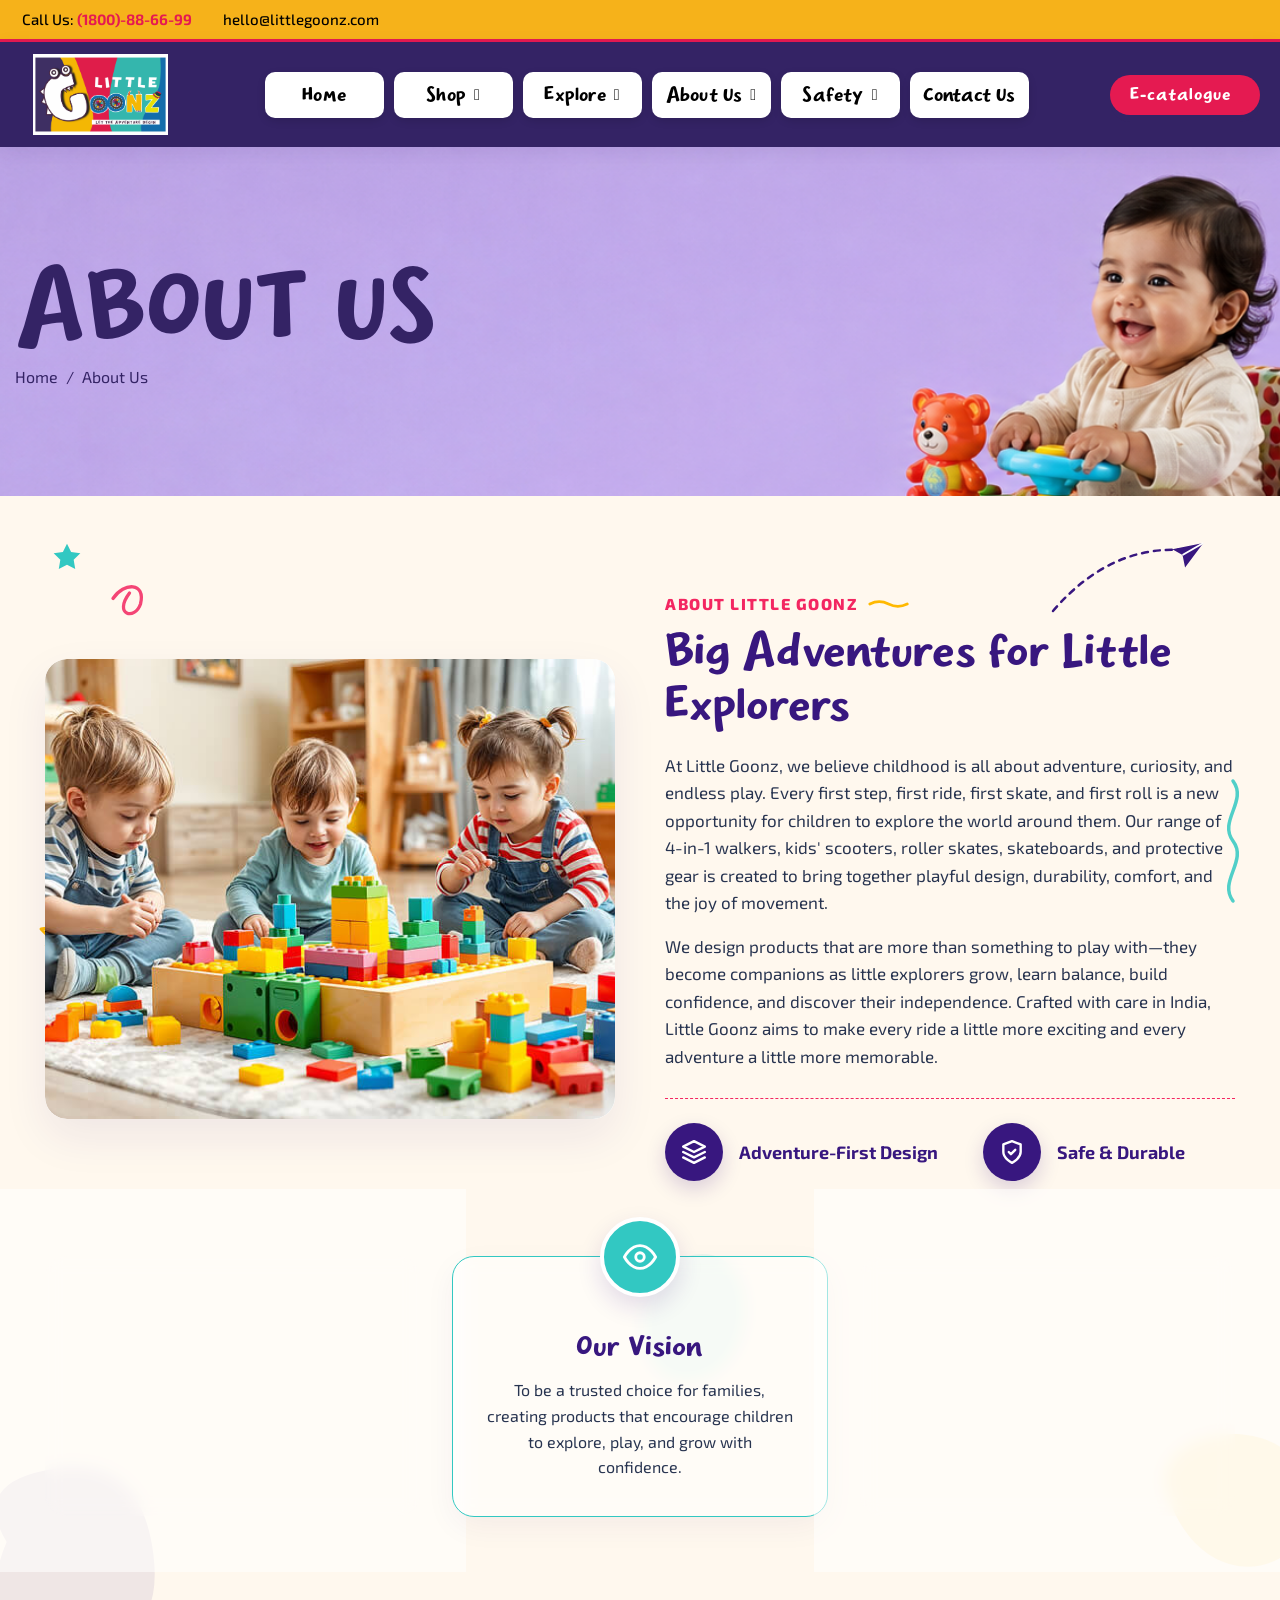
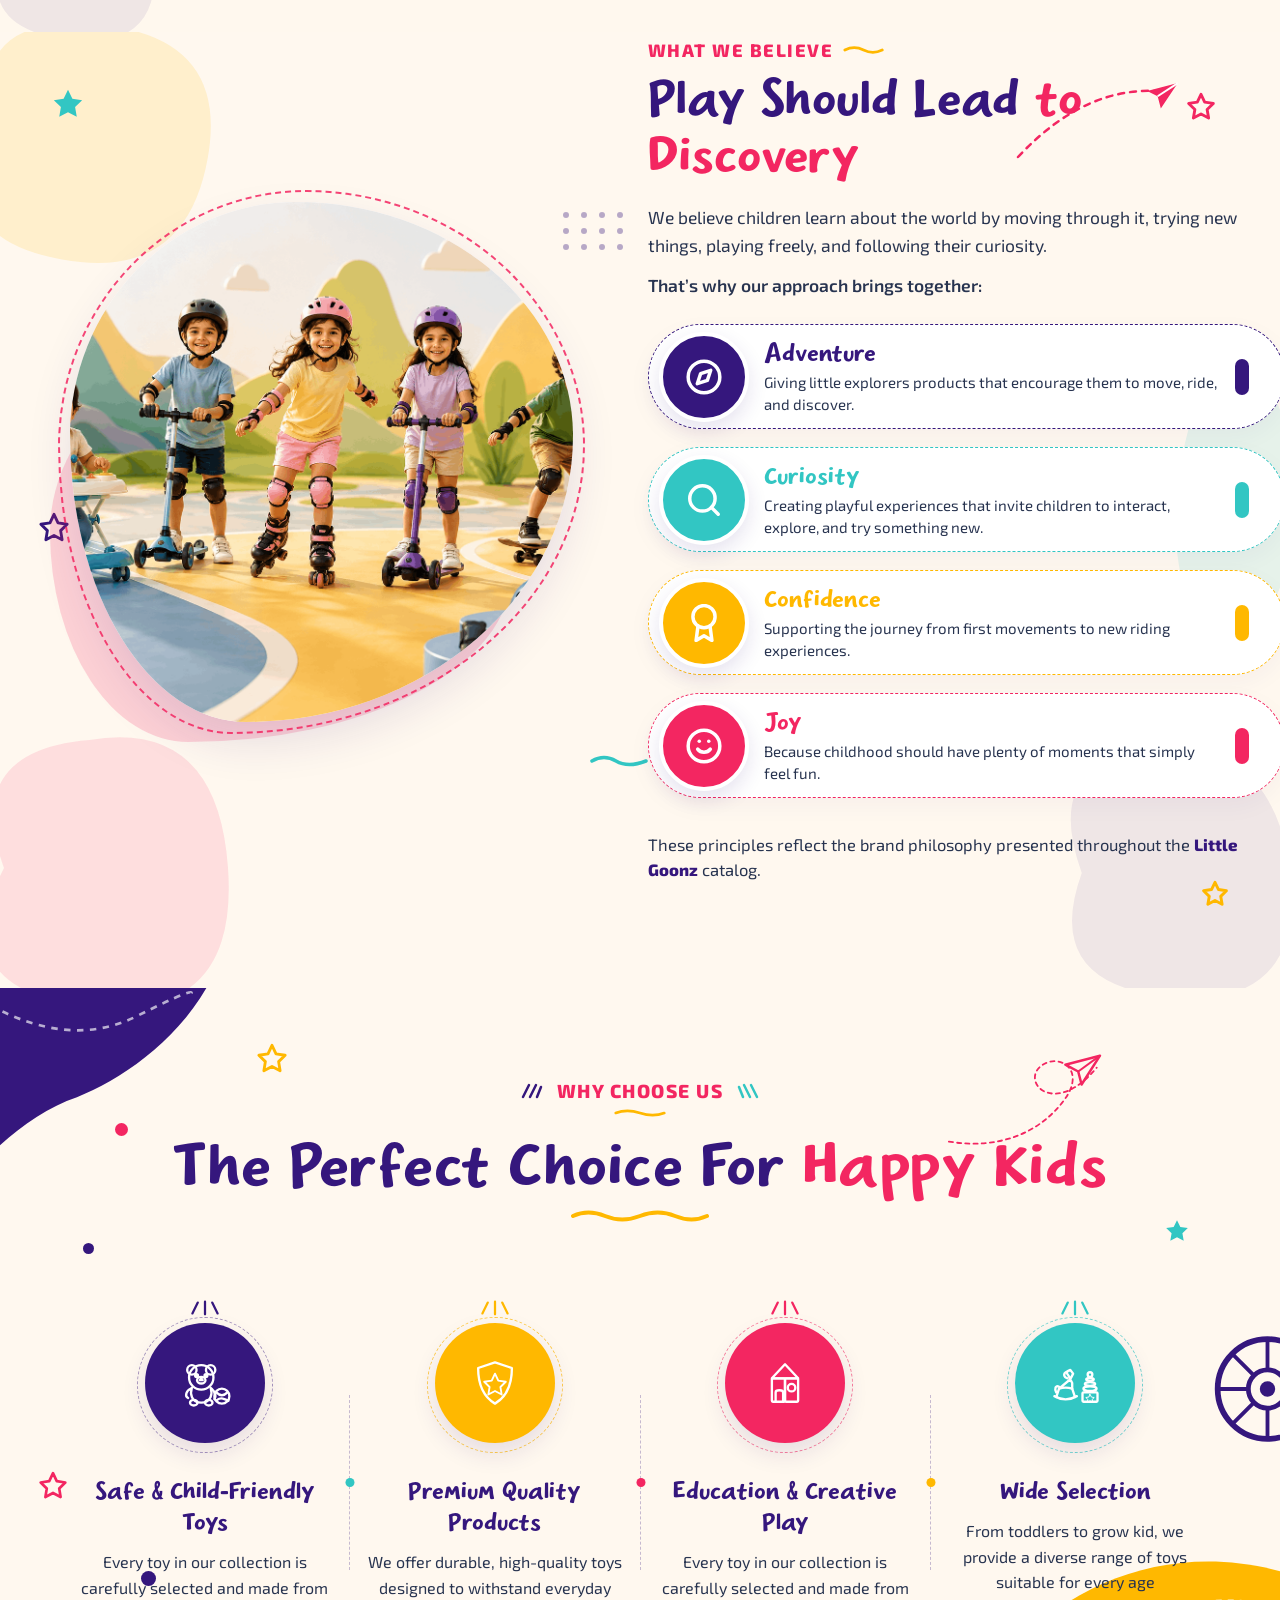
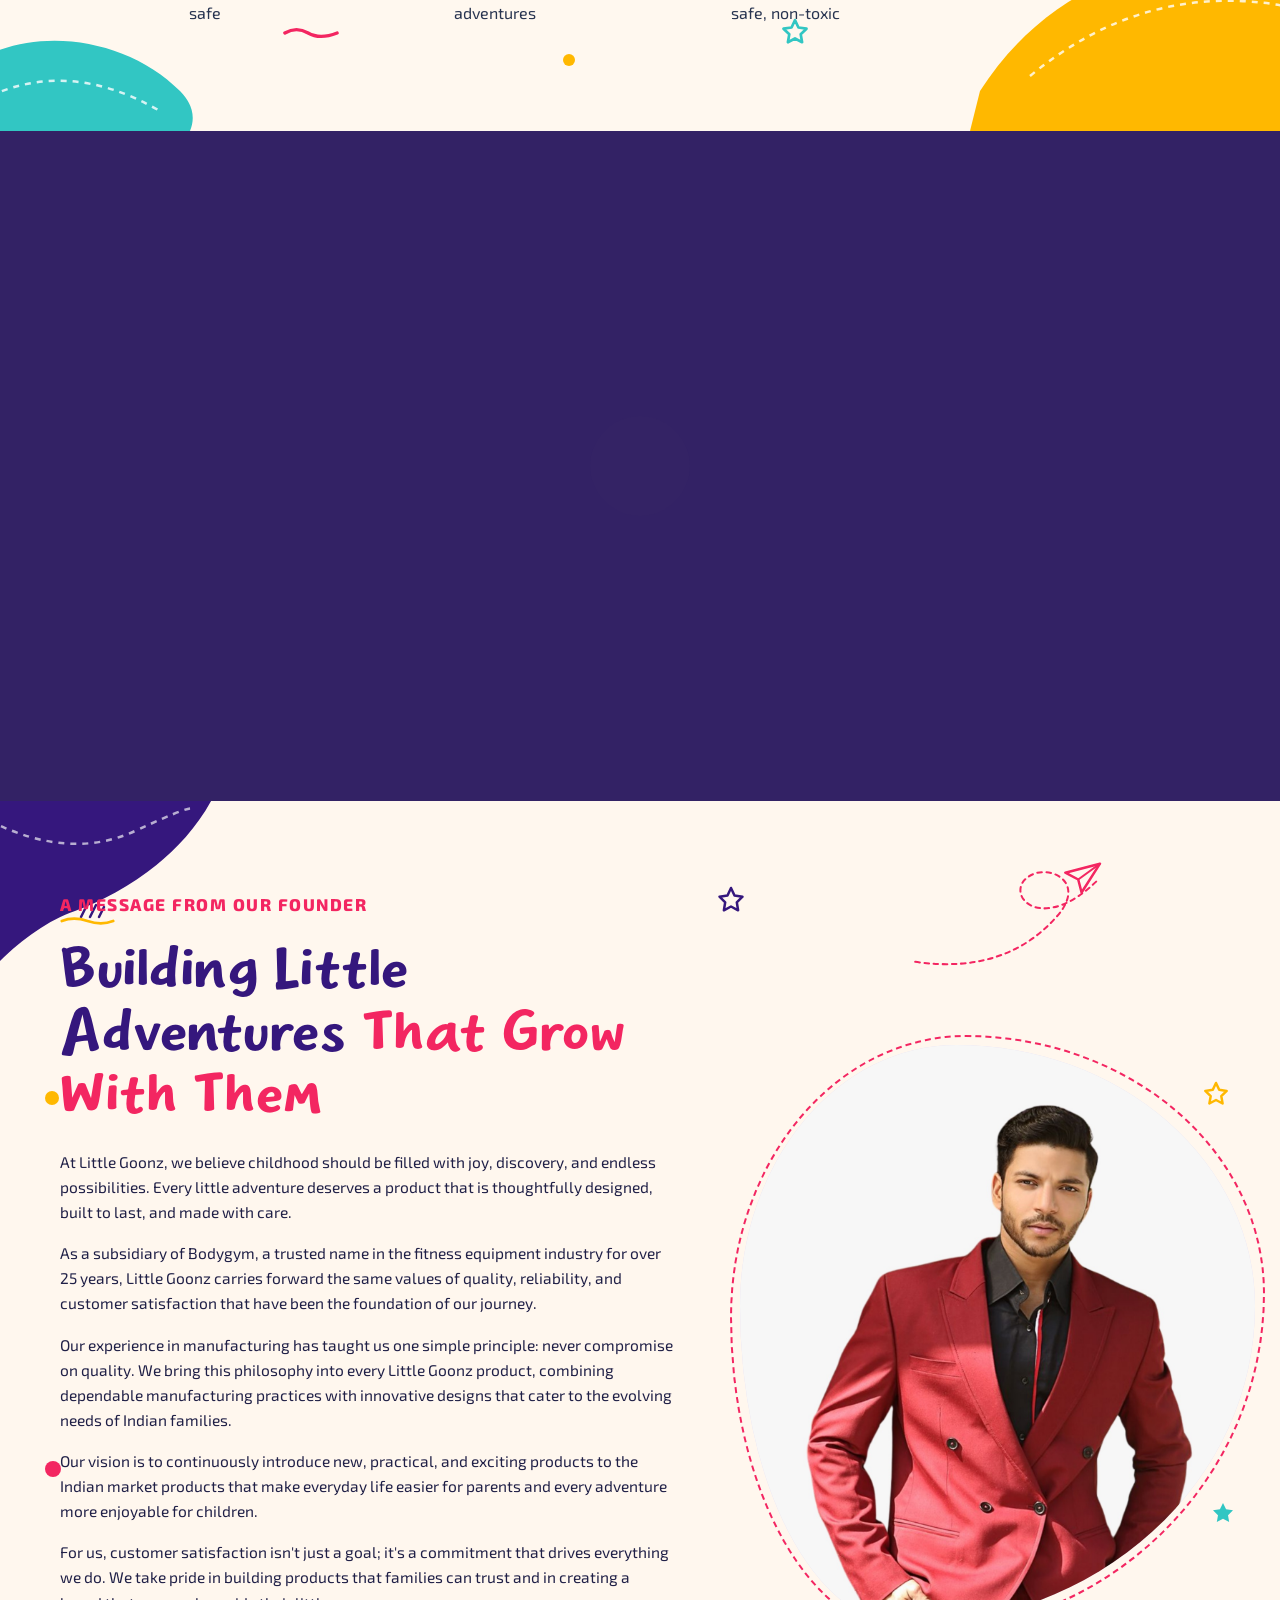
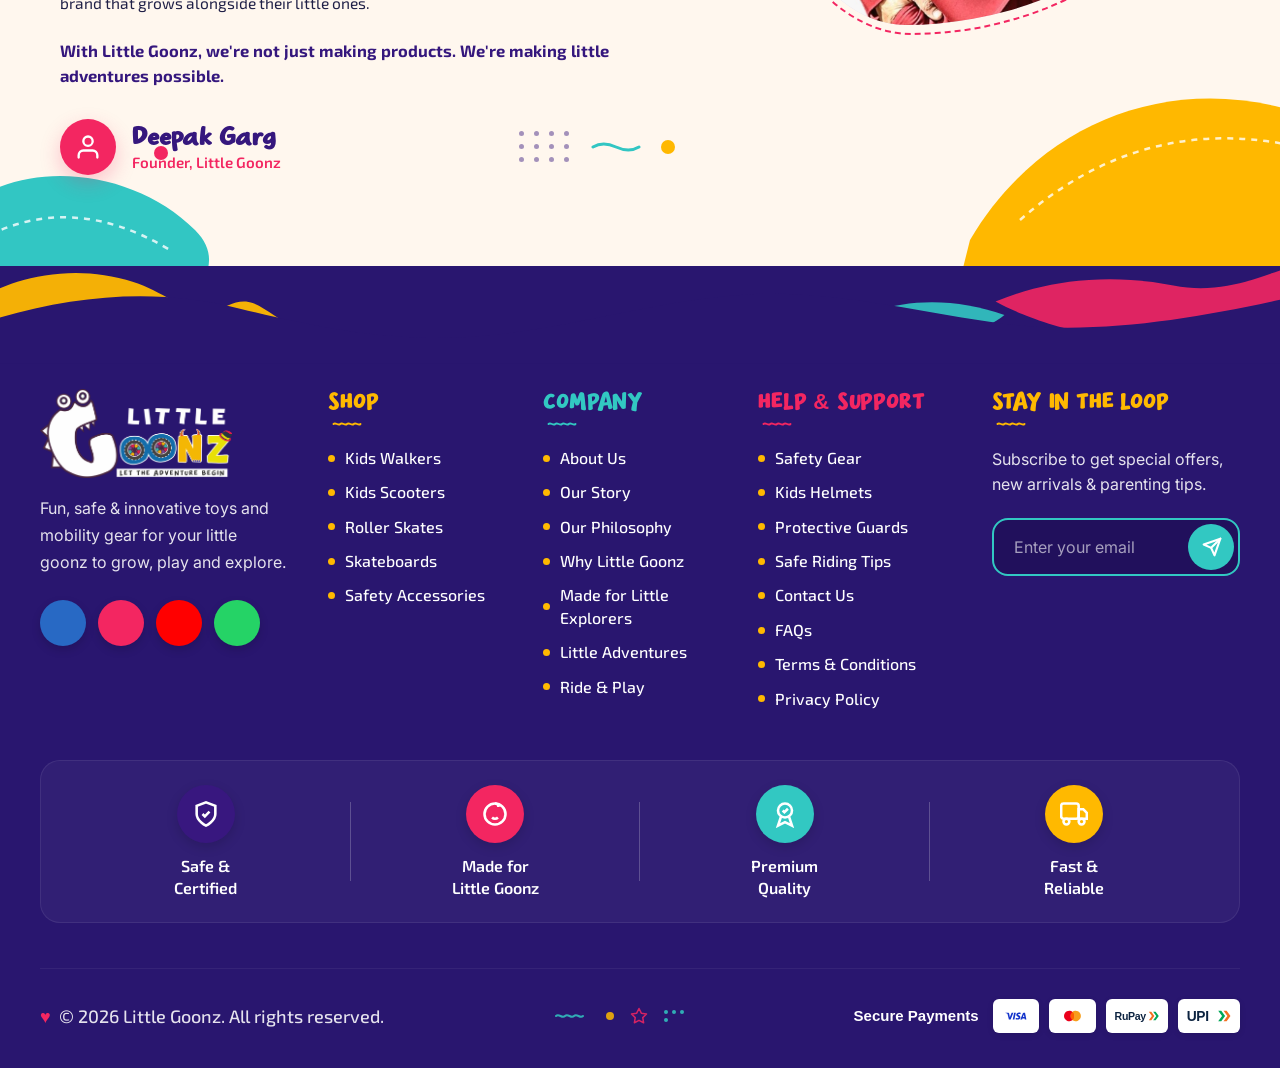
==== about.html @ b62e2113 "new-pages" ====
<!DOCTYPE html>
<html lang="zxx">

<head>
    <!-- Meta -->
    <meta charset="utf-8">
    <meta http-equiv="X-UA-Compatible" content="IE=edge">
    <meta name="viewport" content="width=device-width, initial-scale=1.0, maximum-scale=1">
    <meta name="description" content="">
    <meta name="keywords" content="">
    <meta name="author" content="Awaiken">
    <!-- Page Title -->
    <title>Little Goonz</title>
    <!-- Favicon Icon -->
    <link rel="shortcut icon" type="image/x-icon" href="images/logofav.png">
    <!-- Google Fonts Css-->
    <link rel="preconnect" href="https://fonts.googleapis.com">
    <link rel="preconnect" href="https://fonts.gstatic.com" crossorigin="">
    <link
        href="https://fonts.googleapis.com/css2?family=Inter:ital,opsz,wght@0,14..32,100..900;1,14..32,100..900&amp;family=Mouse+Memoirs&amp;display=swap"
        rel="stylesheet">
    <!-- Bootstrap Css -->
    <link href="css/bootstrap.min.css" rel="stylesheet" media="screen">
    <!-- SlickNav Css -->
    <link href="css/slicknav.min.css" rel="stylesheet">
    <!-- Swiper Css -->
    <link rel="stylesheet" href="css/swiper-bundle.min.css">
    <!-- Font Awesome Icon Css-->
    <link href="css/all.min.css" rel="stylesheet" media="screen">
    <!-- Animated Css -->
    <link href="css/animate.css" rel="stylesheet">
    <!-- Magnific Popup Core Css File -->
    <link rel="stylesheet" href="css/magnific-popup.css">
    <!-- Mouse Cursor Css File -->
    <link rel="stylesheet" href="css/mousecursor.css">
    <!-- Main Custom Css -->
    <link href="css/custom.css" rel="stylesheet" media="screen">
</head>

<body>

    <!-- Preloader Start -->
    <div class="preloader">
        <div class="loading-container">
            <div class="loading"></div>
            <div id="loading-icon"><img src="images/loader.svg" alt=""></div>
        </div>
    </div>
    <!-- Preloader End -->

    <!-- Topbar Section Start -->
    <div class="topbar">
        <div class="container">
            <div class="row align-items-center">
                <div class="col-lg-12">
                    <div class="topbar-content-info">
                        <div class="topbar-contact">
                            <a href="tel:1800886699"><i class="fa-solid fa-phone"></i> Call Us:
                                <strong>(1800)-88-66-99</strong></a>
                            <a href="mailto:hello@littlegoonz.com"><i class="fa-solid fa-envelope"></i>
                                hello@littlegoonz.com</a>
                        </div>
                        <div class="topbar-social" aria-label="Social links">
                            <a href="#" aria-label="Facebook"><i class="fa-brands fa-facebook-f"></i></a>
                            <a href="#" aria-label="Instagram"><i class="fa-brands fa-instagram"></i></a>
                            <a href="#" aria-label="YouTube"><i class="fa-brands fa-youtube"></i></a>
                        </div>
                    </div>
                </div>
            </div>
        </div>
    </div>
    <!-- Topbar Section End -->

    <!-- Header Start -->
    <header class="main-header">
        <div class="header-sticky">
            <nav class="navbar navbar-expand-lg">
                <div class="header-action-box">
                    <!-- Logo Start -->
                    <a class="navbar-brand" href="./">
                        <img src="images/logo1.png" alt="Logo">
                    </a>
                    <!-- Logo End -->

                </div>

                <!-- Main Menu Start -->
                <div class="main-menu">
                    <div class="collapse navbar-collapse">
                        <div class="nav-menu-wrapper">
                            <ul class="navbar-nav mr-auto" id="menu">
                                <li class="nav-item"><a class="nav-link" href="./">Home</a></li>
                                <li class="nav-item submenu"><a class="nav-link" href="shop.html">Shop</a>
                                    <ul>
                                        <li class="nav-item"><a class="nav-link" href="kids-walkers.html">Kids Walkers</a>
                                        </li>
                                        <li class="nav-item"><a class="nav-link" href="kids-scooters.html">Kids Scooters</a>
                                        </li>
                                        <li class="nav-item"><a class="nav-link" href="roller-skates.html">Roller Skates</a>
                                        </li>
                                        <li class="nav-item"><a class="nav-link" href="skateboards.html">Skateboards</a>
                                        </li>
                                        <li class="nav-item"><a class="nav-link" href="safety-accessories.html">Safety
                                                Accessories</a></li>
                                    </ul>
                                </li>
                                <li class="nav-item submenu"><a class="nav-link" href="#">Explore</a>
                                    <ul>
                                        <li class="nav-item"><a class="nav-link" href="products.html">Little
                                                Adventures</a></li>
                                        <li class="nav-item"><a class="nav-link" href="products.html">Ride & Play</a>
                                        </li>
                                        <li class="nav-item"><a class="nav-link" href="products.html">First Steps</a>
                                        </li>
                                        <li class="nav-item"><a class="nav-link" href="products.html">Scoot & Glide</a>
                                        </li>
                                        <li class="nav-item"><a class="nav-link" href="products.html">Skate &
                                                Explore</a></li>
                                        <li class="nav-item"><a class="nav-link" href="products.html">Safety First</a>
                                        </li>
                                    </ul>
                                </li>
                                <li class="nav-item submenu"><a class="nav-link" href="about.html">About Us</a>
                                    <ul>
                                        <li class="nav-item"><a class="nav-link" href="about.html">Our Story</a></li>
                                        <li class="nav-item"><a class="nav-link" href="about.html">Our Philosophy</a>
                                        </li>
                                        <li class="nav-item"><a class="nav-link" href="about.html">Why Little Goonz</a>
                                        </li>
                                        <li class="nav-item"><a class="nav-link" href="about.html">Made for Little
                                                Explorers</a></li>
                                    </ul>
                                </li>
                                <li class="nav-item submenu"><a class="nav-link" href="#">Safety</a>
                                    <ul>
                                        <li class="nav-item"><a class="nav-link" href="products.html">Safety Gear</a>
                                        </li>
                                        <li class="nav-item"><a class="nav-link" href="products.html">Kids Helmets</a>
                                        </li>
                                        <li class="nav-item"><a class="nav-link" href="products.html">Protective
                                                Guards</a></li>
                                        <li class="nav-item"><a class="nav-link" href="blog.html">Safe Riding Tips</a>
                                        </li>
                                    </ul>
                                </li>
                                <li class="nav-item"><a class="nav-link" href="contact.html">Contact Us</a></li>
                            </ul>
                        </div>
                    </div>
                    <a class="header-shop-cta" href="Little Goonz Catalog 2026.pdf" target="_blank">E-catalogue<i
                            class="fa-solid fa-arrow-right"></i></a>
                    <div class="navbar-toggle"></div>
                </div>
                <!-- Main Menu End -->
            </nav>
            <div class="responsive-menu"></div>
        </div>
    </header>
    <!-- Header End -->

    <!-- Page Header Start -->
    <div class="page-header parallaxie">
        <div class="container">
            <div class="row">
                <div class="col-lg-12">
                    <!-- Page Header Box Start -->
                    <div class="page-header-box">
                        <h1 class="text-anime-style-2" data-cursor="-opaque">About us</h1>
                        <nav class="wow fadeInUp">
                            <ol class="breadcrumb">
                                <li class="breadcrumb-item"><a href="./">Home</a></li>
                                <li class="breadcrumb-item active" aria-current="page">About us</li>
                            </ol>
                        </nav>
                    </div>
                    <!-- Page Header Box End -->
                </div>
            </div>
        </div>
    </div>
    <!-- Page Header End -->

    <!-- About Us Section Start -->
    <div class="about-us lg-about">
        <!-- Playful Background Decorations Layer -->
        <div class="lg-about__decorations" aria-hidden="true">
            <!-- Turquoise star upper-left -->
            <svg class="lg-about__decor lg-about__decor--star-left" viewBox="0 0 24 24" fill="none">
                <polygon
                    points="12 2 15.09 8.26 22 9.27 17 14.14 18.18 21.02 12 17.77 5.82 21.02 7 14.14 2 9.27 8.91 8.26 12 2"
                    fill="#32C8C2" />
            </svg>

            <!-- Pink hand-drawn accent near image -->
            <svg class="lg-about__decor lg-about__decor--pink-accent" viewBox="0 0 50 50" fill="none">
                <path d="M10 25 C 20 10, 40 10, 35 30 C 30 45, 10 40, 25 20" stroke="#F32661" stroke-width="3"
                    stroke-linecap="round" />
            </svg>

            <!-- Paper Plane & dotted path upper-right -->
            <div class="lg-about__decor--plane-group">
                <svg class="lg-about__decor--plane-path" viewBox="0 0 160 90" fill="none">
                    <path d="M10 80 Q 70 10 150 20" stroke="#38177F" stroke-width="2.5" stroke-dasharray="6 6"
                        stroke-linecap="round" />
                </svg>
                <svg class="lg-about__decor--plane" viewBox="0 0 36 36" fill="none">
                    <path d="M3 18 L33 3 L21 33 L15 21 L3 18 Z" fill="#38177F" />
                    <path d="M15 21 L33 3" stroke="#FFF" stroke-width="2" />
                </svg>
            </div>

            <!-- Turquoise Squiggled line on right side -->
            <svg class="lg-about__decor lg-about__decor--squiggly-right" viewBox="0 0 30 140" fill="none">
                <path d="M15 5 C 30 25, 0 45, 15 65 C 30 85, 0 105, 15 125" stroke="#32C8C2" stroke-width="3.5"
                    stroke-linecap="round" />
            </svg>

            <!-- Yellow outlined star -->
            <svg class="lg-about__decor lg-about__decor--star-yellow" viewBox="0 0 28 28" fill="none">
                <polygon
                    points="14 2 17.5 9.5 25.5 10.7 19.8 16.3 21.1 24.3 14 20.5 6.9 24.3 8.2 16.3 2.5 10.7 10.5 9.5 14 2"
                    stroke="#FFB900" stroke-width="2.5" stroke-linejoin="round" />
            </svg>

            <!-- Organic Purple shape bottom-left -->
            <svg class="lg-about__decor lg-about__decor--organic-purple" viewBox="0 0 180 180" fill="none">
                <path d="M30 90 Q 0 160 80 170 Q 160 180 150 100 Q 140 20 70 30 Q 0 40 30 90 Z" fill="#38177F"
                    opacity="0.08" />
            </svg>

            <!-- Organic Yellow shape bottom-right -->
            <svg class="lg-about__decor lg-about__decor--organic-yellow" viewBox="0 0 160 160" fill="none">
                <path d="M40 80 C 10 20, 140 0, 150 70 C 160 140, 70 160, 40 80 Z" fill="#FFB900" opacity="0.12" />
            </svg>

            <!-- Organic Turquoise shape toward bottom -->
            <svg class="lg-about__decor lg-about__decor--organic-turq" viewBox="0 0 140 140" fill="none">
                <path d="M70 20 C 130 10, 130 120, 70 130 C 10 140, 10 30, 70 20 Z" fill="#32C8C2" opacity="0.1" />
            </svg>

            <!-- Decorative Dots Grid -->
            <div class="lg-about__decor--dots-grid">
                <span></span><span></span><span></span><span></span>
                <span></span><span></span><span></span><span></span>
                <span></span><span></span><span></span><span></span>
            </div>
        </div>

        <div class="lg-about__container">
            <!-- Top 2-Column Content -->
            <div class="lg-about__top">
                <!-- Left Image Wrapper -->
                <div class="lg-about__image-wrap wow fadeInLeft">
                    <svg class="lg-about__image-frame" viewBox="0 0 100 100" preserveAspectRatio="none">
                        <path d="M -2,-2 L 25,-2" stroke="#38177F" stroke-width="4" stroke-linecap="round" />
                        <path d="M -2,-2 L -2,25" stroke="#38177F" stroke-width="4" stroke-linecap="round" />
                        <path d="M 102,102 L 75,102" stroke="#F32661" stroke-width="4" stroke-linecap="round" />
                        <path d="M 102,102 L 102,75" stroke="#F32661" stroke-width="4" stroke-linecap="round" />
                    </svg>
                    <figure class="lg-about__image-figure">
                        <img src="images/about-us-image.jpg" alt="Little Goonz Children Playing"
                            class="lg-about__image">
                    </figure>
                </div>

                <!-- Right Content -->
                <div class="lg-about__content">
                    <div class="lg-about__header-group">
                        <span class="lg-about__eyebrow wow fadeInUp">ABOUT LITTLE GOONZ</span>
                        <svg class="lg-about__eyebrow-squiggle" viewBox="0 0 45 10" fill="none">
                            <path d="M 2 5 Q 12 0 22 5 T 42 5" stroke="#FFB900" stroke-width="3"
                                stroke-linecap="round" />
                        </svg>
                    </div>

                    <h2 class="lg-about__title wow fadeInUp" data-wow-delay="0.1s">Big Adventures for Little Explorers
                    </h2>

                    <div class="lg-about__text wow fadeInUp" data-wow-delay="0.2s">
                        <p>At Little Goonz, we believe childhood is all about adventure, curiosity, and endless play.
                            Every first step, first ride, first skate, and first roll is a new opportunity for children
                            to explore the world around them. Our range of 4-in-1 walkers, kids' scooters, roller
                            skates, skateboards, and protective gear is created to bring together playful design,
                            durability, comfort, and the joy of movement.</p>
                        <p>We design products that are more than something to play with—they become companions as little
                            explorers grow, learn balance, build confidence, and discover their independence. Crafted
                            with care in India, Little Goonz aims to make every ride a little more exciting and every
                            adventure a little more memorable.</p>
                    </div>

                    <!-- Dashed Divider -->
                    <hr class="lg-about__divider wow fadeInUp" data-wow-delay="0.3s">

                    <!-- Feature Highlights Row -->
                    <div class="lg-about__features wow fadeInUp" data-wow-delay="0.4s">
                        <!-- Feature 1 -->
                        <div class="lg-about__feature">
                            <div class="lg-about__feature-icon-box">
                                <svg viewBox="0 0 24 24" fill="none" stroke="currentColor" stroke-width="2.2"
                                    stroke-linecap="round" stroke-linejoin="round">
                                    <path d="M12 2L2 7l10 5 10-5-10-5zM2 17l10 5 10-5M2 12l10 5 10-5" />
                                </svg>
                            </div>
                            <span class="lg-about__feature-text">Adventure-First Design</span>
                        </div>

                        <!-- Feature 2 -->
                        <div class="lg-about__feature">
                            <div class="lg-about__feature-icon-box">
                                <svg viewBox="0 0 24 24" fill="none" stroke="currentColor" stroke-width="2.2"
                                    stroke-linecap="round" stroke-linejoin="round">
                                    <path d="M12 22s8-4 8-10V5l-8-3-8 3v7c0 6 8 10 8 10z" />
                                    <path d="m9 12 2 2 4-4" />
                                </svg>
                            </div>
                            <span class="lg-about__feature-text">Safe &amp; Durable</span>
                        </div>
                    </div>
                </div>
            </div>

            <!-- Bottom 3 Cards Row -->
            <div class="lg-about__cards">
                <!-- Card 1: Our Mission -->
                <div class="lg-about__card lg-about__card--mission wow fadeInUp" data-wow-delay="0.2s">
                    <div class="lg-about__card-icon lg-about__card-icon--purple">
                        <svg viewBox="0 0 24 24" fill="none" stroke="currentColor" stroke-width="2"
                            stroke-linecap="round" stroke-linejoin="round">
                            <path d="M4 15s1-1 4-1 5 2 8 2 4-1 4-1V3s-1 1-4 1-5-2-8-2-4 1-4 1z" />
                            <line x1="4" y1="22" x2="4" y2="15" />
                        </svg>
                    </div>
                    <h3 class="lg-about__card-title">Our Mission</h3>
                    <p class="lg-about__card-text">To make childhood more joyful through products that inspire
                        adventure, curiosity, movement, and playful discovery.</p>
                </div>

                <!-- Card 2: Our Vision -->
                <div class="lg-about__card lg-about__card--vision wow fadeInUp" data-wow-delay="0.3s">
                    <div class="lg-about__card-icon lg-about__card-icon--turquoise">
                        <svg viewBox="0 0 24 24" fill="none" stroke="currentColor" stroke-width="2"
                            stroke-linecap="round" stroke-linejoin="round">
                            <path d="M1 12s4-8 11-8 11 8 11 8-4 8-11 8-11-8-11-8z" />
                            <circle cx="12" cy="12" r="3" />
                        </svg>
                    </div>
                    <h3 class="lg-about__card-title">Our Vision</h3>
                    <p class="lg-about__card-text">To be a trusted choice for families, creating products that encourage
                        children to explore, play, and grow with confidence.</p>
                </div>

                <!-- Card 3: Our Support -->
                <div class="lg-about__card lg-about__card--support wow fadeInUp" data-wow-delay="0.4s">
                    <div class="lg-about__card-icon lg-about__card-icon--pink">
                        <svg viewBox="0 0 24 24" fill="none" stroke="currentColor" stroke-width="2"
                            stroke-linecap="round" stroke-linejoin="round">
                            <path
                                d="M20.84 4.61a5.5 5.5 0 0 0-7.78 0L12 5.67l-1.06-1.06a5.5 5.5 0 0 0-7.78 7.78l1.06 1.06L12 21.23l7.78-7.78 1.06-1.06a5.5 5.5 0 0 0 0-7.78z" />
                        </svg>
                    </div>
                    <h3 class="lg-about__card-title">Our Support</h3>
                    <p class="lg-about__card-text">To make every Little Goonz experience simple and enjoyable through
                        thoughtful service and support for families.</p>
                </div>
            </div>
        </div>
    </div>
    <!-- About Us Section End -->

    <!-- Our Limited Deals Section Start -->

    <!-- Our Limited Deals Section End -->

    <!-- Our Philosophy Section Start -->
    <section class="lg-philosophy">
        <!-- Playful Background Decorations Layer -->
        <div class="lg-philosophy__decorations" aria-hidden="true">
            <!-- Organic Color Shapes -->
            <svg class="lg-philosophy__blob lg-philosophy__blob--top-left" viewBox="0 0 250 250" fill="none">
                <path d="M40 120 Q -10 210 100 230 Q 210 250 230 140 Q 250 30 130 20 Q 10 10 40 120 Z" fill="#FFB800"
                    opacity="0.15" />
            </svg>
            <svg class="lg-philosophy__blob lg-philosophy__blob--bottom-left" viewBox="0 0 300 300" fill="none">
                <path d="M60 150 Q 0 270 150 280 Q 280 290 270 150 Q 260 10 140 30 Q 20 40 60 150 Z" fill="#F32661"
                    opacity="0.12" />
            </svg>
            <svg class="lg-philosophy__blob lg-philosophy__blob--bottom-right" viewBox="0 0 280 280" fill="none">
                <path d="M50 140 Q 10 250 140 260 Q 270 270 250 130 Q 230 10 120 20 Q 10 30 50 140 Z" fill="#35177D"
                    opacity="0.08" />
            </svg>
            <svg class="lg-philosophy__blob lg-philosophy__blob--right-edge" viewBox="0 0 200 350" fill="none">
                <path d="M100 20 C 180 80, 190 260, 100 330 C 20 280, 40 100, 100 20 Z" fill="#32C6C3" opacity="0.12" />
            </svg>

            <!-- Playful Accents: Stars, Plane, Squiggles, Dots -->
            <svg class="lg-philosophy__decor lg-philosophy__decor--star-turq" viewBox="0 0 24 24" fill="none">
                <polygon
                    points="12 2 15.09 8.26 22 9.27 17 14.14 18.18 21.02 12 17.77 5.82 21.02 7 14.14 2 9.27 8.91 8.26 12 2"
                    fill="#32C6C3" />
            </svg>
            <svg class="lg-philosophy__decor lg-philosophy__decor--star-purple-outline" viewBox="0 0 28 28" fill="none">
                <polygon
                    points="14 2 17.5 9.5 25.5 10.7 19.8 16.3 21.1 24.3 14 20.5 6.9 24.3 8.2 16.3 2.5 10.7 10.5 9.5 14 2"
                    stroke="#35177D" stroke-width="2.5" stroke-linejoin="round" />
            </svg>
            <svg class="lg-philosophy__decor lg-philosophy__decor--star-pink-outline" viewBox="0 0 26 26" fill="none">
                <polygon
                    points="13 2 16.2 8.8 23.7 9.9 18.3 15.1 19.6 22.5 13 19 6.4 22.5 7.7 15.1 2.3 9.9 9.8 8.8 13 2"
                    stroke="#F32661" stroke-width="2.5" stroke-linejoin="round" />
            </svg>
            <svg class="lg-philosophy__decor lg-philosophy__decor--star-yellow-outline" viewBox="0 0 24 24" fill="none">
                <polygon points="12 2 15 8.2 21.8 9.2 16.9 14 18.1 20.8 12 17.5 5.9 20.8 7.1 14 2.2 9.2 9 8.2 12 2"
                    stroke="#FFB800" stroke-width="2.5" stroke-linejoin="round" />
            </svg>

            <!-- Pink Paper Airplane & Flight Path -->
            <div class="lg-philosophy__decor--plane-wrap">
                <svg class="lg-philosophy__decor--plane-path" viewBox="0 0 170 100" fill="none">
                    <path d="M10 90 Q 80 15 160 25" stroke="#F32661" stroke-width="2.5" stroke-dasharray="6 6"
                        stroke-linecap="round" />
                </svg>
                <svg class="lg-philosophy__decor--plane" viewBox="0 0 36 36" fill="none">
                    <path d="M3 18 L33 3 L21 33 L15 21 L3 18 Z" fill="#F32661" />
                    <path d="M15 21 L33 3" stroke="#FFF" stroke-width="2" />
                </svg>
            </div>

            <!-- Waves & Squiggles -->
            <svg class="lg-philosophy__decor lg-philosophy__decor--wave-pink" viewBox="0 0 60 15" fill="none">
                <path d="M 3 8 Q 15 1 27 8 T 57 8" stroke="#F32661" stroke-width="3.5" stroke-linecap="round" />
            </svg>
            <svg class="lg-philosophy__decor lg-philosophy__decor--wave-turq" viewBox="0 0 60 15" fill="none">
                <path d="M 3 8 Q 15 1 27 8 T 57 8" stroke="#32C6C3" stroke-width="3.5" stroke-linecap="round" />
            </svg>

            <!-- Dotted Grid -->
            <div class="lg-philosophy__decor--dots-grid">
                <span></span><span></span><span></span><span></span>
                <span></span><span></span><span></span><span></span>
                <span></span><span></span><span></span><span></span>
            </div>
        </div>

        <div class="lg-philosophy__container">
            <!-- Left Column: Organic Image Composition -->
            <div class="lg-philosophy__visual wow fadeInLeft">
                <!-- Pink Organic Backdrop Blob peek out behind image -->
                <div class="lg-philosophy__image-bg-blob"></div>

                <!-- Organic Dashed Outline Frame -->
                <div class="lg-philosophy__image-outline"></div>

                <!-- Organic Silhouette Main Image Wrapper -->
                <div class="lg-philosophy__image-wrapper">
                    <img src="images/heroabout.png" alt="Little Goonz Play and Discovery" class="lg-philosophy__image">
                </div>
            </div>

            <!-- Right Column: Content & Philosophy Items -->
            <div class="lg-philosophy__content">
                <!-- Eyebrow -->
                <div class="lg-philosophy__eyebrow-group wow fadeInUp">
                    <span class="lg-philosophy__eyebrow">WHAT WE BELIEVE</span>
                    <svg class="lg-philosophy__eyebrow-squiggle" viewBox="0 0 45 10" fill="none">
                        <path d="M 2 5 Q 12 0 22 5 T 42 5" stroke="#FFB800" stroke-width="3" stroke-linecap="round" />
                    </svg>
                </div>

                <!-- Main Heading -->
                <h2 class="lg-philosophy__title wow fadeInUp" data-wow-delay="0.1s">
                    Play Should Lead <span class="lg-philosophy__title-highlight">to Discovery</span>
                </h2>

                <!-- Intro Text -->
                <div class="lg-philosophy__intro wow fadeInUp" data-wow-delay="0.2s">
                    <p>We believe children learn about the world by moving through it, trying new things, playing
                        freely, and following their curiosity.</p>
                    <p>That’s why our approach brings together:</p>
                </div>

                <!-- 4 Philosophy Panel Rows -->
                <div class="lg-philosophy__items">
                    <!-- Row 1: Adventure -->
                    <div class="lg-philosophy__item lg-philosophy__item--adventure wow fadeInUp" data-wow-delay="0.3s">
                        <div class="lg-philosophy__icon lg-philosophy__icon--purple">
                            <svg viewBox="0 0 24 24" fill="none" stroke="currentColor" stroke-width="2.2"
                                stroke-linecap="round" stroke-linejoin="round">
                                <circle cx="12" cy="12" r="10" />
                                <polygon points="16.24 7.76 14.12 14.12 7.76 16.24 9.88 9.88 16.24 7.76" />
                            </svg>
                        </div>
                        <div class="lg-philosophy__item-content">
                            <h3 class="lg-philosophy__item-title">Adventure</h3>
                            <p class="lg-philosophy__item-description">Giving little explorers products that encourage
                                them to move, ride, and discover.</p>
                        </div>
                        <div class="lg-philosophy__item-accent lg-philosophy__item-accent--purple"></div>
                    </div>

                    <!-- Row 2: Curiosity -->
                    <div class="lg-philosophy__item lg-philosophy__item--curiosity wow fadeInUp" data-wow-delay="0.4s">
                        <div class="lg-philosophy__icon lg-philosophy__icon--turquoise">
                            <svg viewBox="0 0 24 24" fill="none" stroke="currentColor" stroke-width="2.2"
                                stroke-linecap="round" stroke-linejoin="round">
                                <circle cx="11" cy="11" r="8" />
                                <line x1="21" y1="21" x2="16.65" y2="16.65" />
                            </svg>
                        </div>
                        <div class="lg-philosophy__item-content">
                            <h3 class="lg-philosophy__item-title">Curiosity</h3>
                            <p class="lg-philosophy__item-description">Creating playful experiences that invite children
                                to interact, explore, and try something new.</p>
                        </div>
                        <div class="lg-philosophy__item-accent lg-philosophy__item-accent--turquoise"></div>
                    </div>

                    <!-- Row 3: Confidence -->
                    <div class="lg-philosophy__item lg-philosophy__item--confidence wow fadeInUp" data-wow-delay="0.5s">
                        <div class="lg-philosophy__icon lg-philosophy__icon--yellow">
                            <svg viewBox="0 0 24 24" fill="none" stroke="currentColor" stroke-width="2.2"
                                stroke-linecap="round" stroke-linejoin="round">
                                <circle cx="12" cy="8" r="7" />
                                <polyline points="8.21 13.89 7 23 12 20 17 23 15.79 13.88" />
                            </svg>
                        </div>
                        <div class="lg-philosophy__item-content">
                            <h3 class="lg-philosophy__item-title">Confidence</h3>
                            <p class="lg-philosophy__item-description">Supporting the journey from first movements to
                                new riding experiences.</p>
                        </div>
                        <div class="lg-philosophy__item-accent lg-philosophy__item-accent--yellow"></div>
                    </div>

                    <!-- Row 4: Joy -->
                    <div class="lg-philosophy__item lg-philosophy__item--joy wow fadeInUp" data-wow-delay="0.6s">
                        <div class="lg-philosophy__icon lg-philosophy__icon--pink">
                            <svg viewBox="0 0 24 24" fill="none" stroke="currentColor" stroke-width="2.2"
                                stroke-linecap="round" stroke-linejoin="round">
                                <circle cx="12" cy="12" r="10" />
                                <path d="M8 14s1.5 2 4 2 4-2 4-2" />
                                <line x1="9" y1="9" x2="9.01" y2="9" />
                                <line x1="15" y1="9" x2="15.01" y2="9" />
                            </svg>
                        </div>
                        <div class="lg-philosophy__item-content">
                            <h3 class="lg-philosophy__item-title">Joy</h3>
                            <p class="lg-philosophy__item-description">Because childhood should have plenty of moments
                                that simply feel fun.</p>
                        </div>
                        <div class="lg-philosophy__item-accent lg-philosophy__item-accent--pink"></div>
                    </div>
                </div>

                <!-- Closing Statement -->
                <p class="lg-philosophy__closing wow fadeInUp" data-wow-delay="0.7s">
                    These principles reflect the brand philosophy presented throughout the <strong
                        class="lg-philosophy__brand-highlight">Little Goonz</strong> catalog.
                </p>
            </div>
        </div>
    </section>
    <!-- Our Philosophy Section End -->

    <!-- Why Choose Us Section Start -->
    <section class="lg-why-choose">
        <!-- Playful Background Decorations Layer -->
        <div class="lg-why-choose__decorations" aria-hidden="true">
            <!-- Top-Left Organic Deep Purple Shape with white dashed curve -->
            <svg class="lg-why-choose__blob lg-why-choose__blob--top-left" viewBox="0 0 260 260" fill="none">
                <path d="M -30 -30 L 230 -30 C 210 50 140 100 90 120 C 30 140 -30 210 -30 230 Z" fill="#35177D" />
                <path d="M 10 35 Q 85 75 145 45 T 195 25" stroke="#FFFFFF" stroke-width="2.5" stroke-dasharray="6 6"
                    opacity="0.65" />
            </svg>

            <!-- Top-Left Star & Dots -->
            <svg class="lg-why-choose__decor lg-why-choose__decor--star-yellow-top" viewBox="0 0 28 28" fill="none">
                <polygon
                    points="14 2 17.5 9.5 25.5 10.7 19.8 16.3 21.1 24.3 14 20.5 6.9 24.3 8.2 16.3 2.5 10.7 10.5 9.5 14 2"
                    stroke="#FFB800" stroke-width="2.5" stroke-linejoin="round" />
            </svg>
            <div class="lg-why-choose__decor lg-why-choose__dot lg-why-choose__dot--pink-top"></div>
            <div class="lg-why-choose__decor lg-why-choose__dot lg-why-choose__dot--purple-top"></div>

            <!-- Top-Right Pink Paper Airplane & Flight Path -->
            <div class="lg-why-choose__decor--plane-wrap">
                <svg class="lg-why-choose__decor--plane-path" viewBox="0 0 220 140" fill="none">
                    <path d="M 10 120 C 70 130 120 110 150 70 C 180 30 140 10 120 30 C 100 50 140 90 190 30"
                        stroke="#F32661" stroke-width="2.2" stroke-dasharray="5 5" stroke-linecap="round" />
                </svg>
                <svg class="lg-why-choose__decor--plane" viewBox="0 0 40 40" fill="none">
                    <path d="M 4 20 L 36 4 L 24 36 L 18 24 L 4 20 Z" stroke="#F32661" stroke-width="2.5"
                        stroke-linejoin="round" fill="none" />
                    <path d="M 18 24 L 36 4" stroke="#F32661" stroke-width="2" />
                </svg>
            </div>
            <svg class="lg-why-choose__decor lg-why-choose__decor--star-turq-top" viewBox="0 0 24 24" fill="none">
                <polygon
                    points="12 2 15.09 8.26 22 9.27 17 14.14 18.18 21.02 12 17.77 5.82 21.02 7 14.14 2 9.27 8.91 8.26 12 2"
                    fill="#32C6C3" />
            </svg>

            <!-- Right Edge Partial Purple Wheel / Toy Decoration -->
            <svg class="lg-why-choose__decor lg-why-choose__decor--wheel-right" viewBox="0 0 120 120" fill="none">
                <circle cx="60" cy="60" r="52" stroke="#35177D" stroke-width="6" />
                <circle cx="60" cy="60" r="20" stroke="#35177D" stroke-width="5" />
                <circle cx="60" cy="60" r="8" fill="#35177D" />
                <line x1="60" y1="8" x2="60" y2="40" stroke="#35177D" stroke-width="4" />
                <line x1="60" y1="80" x2="60" y2="112" stroke="#35177D" stroke-width="4" />
                <line x1="8" y1="60" x2="40" y2="60" stroke="#35177D" stroke-width="4" />
                <line x1="80" y1="60" x2="112" y2="60" stroke="#35177D" stroke-width="4" />
                <line x1="23" y1="23" x2="46" y2="46" stroke="#35177D" stroke-width="4" />
                <line x1="74" y1="74" x2="97" y2="97" stroke="#35177D" stroke-width="4" />
                <line x1="97" y1="23" x2="74" y2="46" stroke="#35177D" stroke-width="4" />
                <line x1="46" y1="74" x2="23" y2="97" stroke="#35177D" stroke-width="4" />
            </svg>

            <!-- Bottom-Left Pink Star, Purple Dot, Pink Squiggle & Organic Turquoise Shape -->
            <svg class="lg-why-choose__decor lg-why-choose__decor--star-pink-bottom" viewBox="0 0 28 28" fill="none">
                <polygon
                    points="14 2 17.5 9.5 25.5 10.7 19.8 16.3 21.1 24.3 14 20.5 6.9 24.3 8.2 16.3 2.5 10.7 10.5 9.5 14 2"
                    stroke="#F32661" stroke-width="2.5" stroke-linejoin="round" />
            </svg>
            <div class="lg-why-choose__decor lg-why-choose__dot lg-why-choose__dot--purple-bottom"></div>
            <svg class="lg-why-choose__decor lg-why-choose__decor--squiggle-pink-bottom" viewBox="0 0 60 16"
                fill="none">
                <path d="M 3 8 Q 15 1 27 8 T 57 8" stroke="#F32661" stroke-width="3.5" stroke-linecap="round" />
            </svg>
            <svg class="lg-why-choose__blob lg-why-choose__blob--bottom-left" viewBox="0 0 340 200" fill="none">
                <path d="M -20 130 C 40 70 150 80 210 140 C 250 180 190 230 110 220 C 20 210 -20 190 -20 130 Z"
                    fill="#32C6C3" />
                <path d="M 10 150 Q 95 105 190 160" stroke="#FFFFFF" stroke-width="2.5" stroke-dasharray="6 6"
                    opacity="0.8" />
            </svg>

            <!-- Bottom Center Yellow Dot & Turquoise Star -->
            <div class="lg-why-choose__decor lg-why-choose__dot lg-why-choose__dot--yellow-bottom"></div>
            <svg class="lg-why-choose__decor lg-why-choose__decor--star-turq-bottom" viewBox="0 0 26 26" fill="none">
                <polygon
                    points="13 2 16.2 8.8 23.7 9.9 18.3 15.1 19.6 22.5 13 19 6.4 22.5 7.7 15.1 2.3 9.9 9.8 8.8 13 2"
                    stroke="#32C6C3" stroke-width="2.5" stroke-linejoin="round" />
            </svg>

            <!-- Bottom-Right Organic Yellow Shape with white dashed curve -->
            <svg class="lg-why-choose__blob lg-why-choose__blob--bottom-right" viewBox="0 0 400 260" fill="none">
                <path d="M 80 200 C 150 90 280 40 410 90 L 430 280 L 60 280 Z" fill="#FFB800" />
                <path d="M 130 185 Q 245 90 385 115" stroke="#FFFFFF" stroke-width="2.5" stroke-dasharray="6 6"
                    opacity="0.8" />
            </svg>
        </div>

        <div class="lg-why-choose__container">
            <!-- Header -->
            <header class="lg-why-choose__header">
                <!-- Eyebrow Group with Accent Lines -->
                <div class="lg-why-choose__eyebrow-group wow fadeInUp">
                    <!-- Left Purple Accent Lines -->
                    <svg class="lg-why-choose__eyebrow-accent lg-why-choose__eyebrow-accent--left" viewBox="0 0 24 16"
                        fill="none">
                        <line x1="4" y1="14" x2="10" y2="2" stroke="#35177D" stroke-width="2.5"
                            stroke-linecap="round" />
                        <line x1="11" y1="14" x2="17" y2="2" stroke="#35177D" stroke-width="2.5"
                            stroke-linecap="round" />
                        <line x1="18" y1="14" x2="22" y2="4" stroke="#35177D" stroke-width="2.5"
                            stroke-linecap="round" />
                    </svg>

                    <span class="lg-why-choose__eyebrow">WHY CHOOSE US</span>

                    <!-- Right Turquoise Accent Lines -->
                    <svg class="lg-why-choose__eyebrow-accent lg-why-choose__eyebrow-accent--right" viewBox="0 0 24 16"
                        fill="none">
                        <line x1="2" y1="4" x2="6" y2="14" stroke="#32C6C3" stroke-width="2.5" stroke-linecap="round" />
                        <line x1="7" y1="2" x2="13" y2="14" stroke="#32C6C3" stroke-width="2.5"
                            stroke-linecap="round" />
                        <line x1="14" y1="2" x2="20" y2="14" stroke="#32C6C3" stroke-width="2.5"
                            stroke-linecap="round" />
                    </svg>
                </div>

                <!-- Eyebrow Underline Squiggle -->
                <div class="lg-why-choose__eyebrow-squiggle-wrap wow fadeInUp" data-wow-delay="0.05s">
                    <svg class="lg-why-choose__eyebrow-squiggle" viewBox="0 0 60 10" fill="none">
                        <path d="M 2 5 Q 15 0 30 5 T 58 5" stroke="#FFB800" stroke-width="3" stroke-linecap="round" />
                    </svg>
                </div>

                <!-- Main Title -->
                <h2 class="lg-why-choose__title wow fadeInUp" data-wow-delay="0.1s">
                    The Perfect Choice For <span class="lg-why-choose__title-highlight">Happy Kids</span>
                </h2>

                <!-- Under Heading Squiggle -->
                <div class="lg-why-choose__title-squiggle-wrap wow fadeInUp" data-wow-delay="0.15s">
                    <svg class="lg-why-choose__title-squiggle" viewBox="0 0 140 16" fill="none">
                        <path d="M 3 8 Q 18 1 35 8 T 70 8 T 105 8 T 137 8" stroke="#FFB800" stroke-width="4"
                            stroke-linecap="round" />
                    </svg>
                </div>
            </header>

            <!-- 4-Column Features Grid -->
            <div class="lg-why-choose__features">
                <!-- Feature 1 -->
                <article class="lg-why-choose__feature wow fadeInUp" data-wow-delay="0.2s">
                    <!-- Icon Composition -->
                    <div class="lg-why-choose__icon-composition">
                        <!-- Accent Strokes Above Circle -->
                        <svg class="lg-why-choose__icon-accents" viewBox="0 0 40 20" fill="none">
                            <line x1="6" y1="16" x2="12" y2="4" stroke="#35177D" stroke-width="2.5"
                                stroke-linecap="round" />
                            <line x1="20" y1="17" x2="20" y2="3" stroke="#35177D" stroke-width="2.5"
                                stroke-linecap="round" />
                            <line x1="34" y1="16" x2="28" y2="4" stroke="#35177D" stroke-width="2.5"
                                stroke-linecap="round" />
                        </svg>

                        <!-- Outer Dashed Circle Outline -->
                        <div class="lg-why-choose__icon-dashed-circle lg-why-choose__icon-dashed-circle--purple"></div>

                        <!-- Main Colored Circle with SVG Icon -->
                        <div class="lg-why-choose__icon-box lg-why-choose__icon-box--purple">
                            <!-- SVG Teddy Bear & Ball -->
                            <svg class="lg-why-choose__svg-icon" viewBox="0 0 64 64" fill="none" stroke="#FFFFFF"
                                stroke-width="2.5" stroke-linecap="round" stroke-linejoin="round">
                                <circle cx="18" cy="18" r="5" />
                                <circle cx="38" cy="18" r="5" />
                                <circle cx="28" cy="26" r="13" />
                                <circle cx="23" cy="24" r="1.5" fill="#FFFFFF" />
                                <circle cx="33" cy="24" r="1.5" fill="#FFFFFF" />
                                <ellipse cx="28" cy="29" rx="4.5" ry="3.5" />
                                <polygon points="28,27 26.5,29 29.5,29" fill="#FFFFFF" />
                                <path d="M 18 37 C 16 43 17 53 28 53 C 39 53 40 43 38 37" />
                                <path d="M 17 38 C 12 40 10 46 14 48" />
                                <path d="M 39 38 C 42 41 45 45 42 49" />
                                <ellipse cx="20" cy="53" rx="4" ry="3" />
                                <ellipse cx="36" cy="53" rx="4" ry="3" />
                                <circle cx="50" cy="46" r="8" />
                                <path d="M 44 42 C 48 46 52 46 56 42" />
                                <path d="M 45 50 C 49 47 53 49 57 51" />
                            </svg>
                        </div>
                    </div>

                    <h3 class="lg-why-choose__feature-title">Safe &amp; Child-Friendly Toys</h3>
                    <p class="lg-why-choose__feature-desc">Every toy in our collection is carefully selected and made
                        from safe</p>
                </article>

                <!-- Vertical Divider 1 (with Turquoise Dot) -->
                <div class="lg-why-choose__divider" aria-hidden="true">
                    <span class="lg-why-choose__divider-dot lg-why-choose__divider-dot--turq"></span>
                </div>

                <!-- Feature 2 -->
                <article class="lg-why-choose__feature wow fadeInUp" data-wow-delay="0.3s">
                    <!-- Icon Composition -->
                    <div class="lg-why-choose__icon-composition">
                        <!-- Accent Strokes Above Circle -->
                        <svg class="lg-why-choose__icon-accents" viewBox="0 0 40 20" fill="none">
                            <line x1="6" y1="16" x2="12" y2="4" stroke="#FFB800" stroke-width="2.5"
                                stroke-linecap="round" />
                            <line x1="20" y1="17" x2="20" y2="3" stroke="#FFB800" stroke-width="2.5"
                                stroke-linecap="round" />
                            <line x1="34" y1="16" x2="28" y2="4" stroke="#FFB800" stroke-width="2.5"
                                stroke-linecap="round" />
                        </svg>

                        <!-- Outer Dashed Circle Outline -->
                        <div class="lg-why-choose__icon-dashed-circle lg-why-choose__icon-dashed-circle--yellow"></div>

                        <!-- Main Colored Circle with SVG Icon -->
                        <div class="lg-why-choose__icon-box lg-why-choose__icon-box--yellow">
                            <!-- SVG Shield & Star -->
                            <svg class="lg-why-choose__svg-icon" viewBox="0 0 64 64" fill="none" stroke="#FFFFFF"
                                stroke-width="2.5" stroke-linecap="round" stroke-linejoin="round">
                                <path d="M 32 10 L 50 16 C 50 36 42 48 32 54 C 22 48 14 36 14 16 Z" />
                                <polygon
                                    points="32,22 35.5,29.5 43.5,30.7 37.8,36.3 39.1,44.3 32,40.5 24.9,44.3 26.2,36.3 20.5,30.7 28.5,29.5"
                                    stroke="#FFFFFF" stroke-width="2" fill="none" />
                            </svg>
                        </div>
                    </div>

                    <h3 class="lg-why-choose__feature-title">Premium Quality Products</h3>
                    <p class="lg-why-choose__feature-desc">We offer durable, high-quality toys designed to withstand
                        everyday adventures</p>
                </article>

                <!-- Vertical Divider 2 (with Pink Dot) -->
                <div class="lg-why-choose__divider" aria-hidden="true">
                    <span class="lg-why-choose__divider-dot lg-why-choose__divider-dot--pink"></span>
                </div>

                <!-- Feature 3 -->
                <article class="lg-why-choose__feature wow fadeInUp" data-wow-delay="0.4s">
                    <!-- Icon Composition -->
                    <div class="lg-why-choose__icon-composition">
                        <!-- Accent Strokes Above Circle -->
                        <svg class="lg-why-choose__icon-accents" viewBox="0 0 40 20" fill="none">
                            <line x1="6" y1="16" x2="12" y2="4" stroke="#F32661" stroke-width="2.5"
                                stroke-linecap="round" />
                            <line x1="20" y1="17" x2="20" y2="3" stroke="#F32661" stroke-width="2.5"
                                stroke-linecap="round" />
                            <line x1="34" y1="16" x2="28" y2="4" stroke="#F32661" stroke-width="2.5"
                                stroke-linecap="round" />
                        </svg>

                        <!-- Outer Dashed Circle Outline -->
                        <div class="lg-why-choose__icon-dashed-circle lg-why-choose__icon-dashed-circle--pink"></div>

                        <!-- Main Colored Circle with SVG Icon -->
                        <div class="lg-why-choose__icon-box lg-why-choose__icon-box--pink">
                            <!-- SVG Educational Toy Blocks -->
                            <svg class="lg-why-choose__svg-icon" viewBox="0 0 64 64" fill="none" stroke="#FFFFFF"
                                stroke-width="2.5" stroke-linecap="round" stroke-linejoin="round">
                                <polygon points="32,12 18,27 46,27" />
                                <rect x="18" y="27" width="14" height="25" rx="1" />
                                <path d="M 22 52 V 42 C 22 39 30 39 30 42 V 52" />
                                <rect x="32" y="27" width="14" height="25" rx="1" />
                                <circle cx="39" cy="37" r="4" />
                            </svg>
                        </div>
                    </div>

                    <h3 class="lg-why-choose__feature-title">Education &amp; Creative Play</h3>
                    <p class="lg-why-choose__feature-desc">Every toy in our collection is carefully selected and made
                        from safe, non-toxic</p>
                </article>

                <!-- Vertical Divider 3 (with Yellow Dot) -->
                <div class="lg-why-choose__divider" aria-hidden="true">
                    <span class="lg-why-choose__divider-dot lg-why-choose__divider-dot--yellow"></span>
                </div>

                <!-- Feature 4 -->
                <article class="lg-why-choose__feature wow fadeInUp" data-wow-delay="0.5s">
                    <!-- Icon Composition -->
                    <div class="lg-why-choose__icon-composition">
                        <!-- Accent Strokes Above Circle -->
                        <svg class="lg-why-choose__icon-accents" viewBox="0 0 40 20" fill="none">
                            <line x1="6" y1="16" x2="12" y2="4" stroke="#32C6C3" stroke-width="2.5"
                                stroke-linecap="round" />
                            <line x1="20" y1="17" x2="20" y2="3" stroke="#32C6C3" stroke-width="2.5"
                                stroke-linecap="round" />
                            <line x1="34" y1="16" x2="28" y2="4" stroke="#32C6C3" stroke-width="2.5"
                                stroke-linecap="round" />
                        </svg>

                        <!-- Outer Dashed Circle Outline -->
                        <div class="lg-why-choose__icon-dashed-circle lg-why-choose__icon-dashed-circle--turquoise">
                        </div>

                        <!-- Main Colored Circle with SVG Icon -->
                        <div class="lg-why-choose__icon-box lg-why-choose__icon-box--turquoise">
                            <!-- SVG Rocking Horse & Stacker -->
                            <svg class="lg-why-choose__svg-icon" viewBox="0 0 64 64" fill="none" stroke="#FFFFFF"
                                stroke-width="2.5" stroke-linecap="round" stroke-linejoin="round">
                                <path d="M 10 46 Q 22 53 34 46" />
                                <line x1="15" y1="38" x2="12" y2="47" />
                                <line x1="29" y1="38" x2="32" y2="47" />
                                <path d="M 15 38 Q 22 36 29 38 V 32 L 25 24 Q 21 20 27 18 L 30 22 L 27 28 Z" />
                                <path d="M 23 20 C 19 22 20 26 24 27" />
                                <path d="M 15 36 C 11 34 10 38 12 42" />
                                <rect x="40" y="42" width="16" height="10" rx="1" />
                                <polygon
                                    points="48,44 49.5,47 52.5,47.5 50.3,49.5 51,52.5 48,51 45,52.5 45.7,49.5 43.5,47.5 46.5,47"
                                    stroke="#FFFFFF" stroke-width="1" fill="none" />
                                <ellipse cx="48" cy="38" rx="7" ry="2.5" />
                                <ellipse cx="48" cy="33" rx="5.5" ry="2" />
                                <ellipse cx="48" cy="28" rx="4" ry="1.5" />
                                <circle cx="48" cy="23" r="2.5" />
                            </svg>
                        </div>
                    </div>

                    <h3 class="lg-why-choose__feature-title">Wide Selection</h3>
                    <p class="lg-why-choose__feature-desc">From toddlers to grow kid, we provide a diverse range of toys
                        suitable for every age</p>
                </article>
            </div>
        </div>
    </section>
    <!-- Why Choose Us Section End -->

    <!-- Intro Video Section Start -->
    <div class="intro-video dark-section">
        <div class="container-fluid">
            <div class="row">
                <div class="col-lg-12">
                    <!-- Intro Video Content Box Start -->
                    <div class="intro-video-content-box">
                        <!-- Video Start -->
                        <div class="intro-video-bg-video">
                            <!-- Selfhosted Video Start -->
                            <!-- <video autoplay muted loop id="introvideo"><source src="images/toyworld-intro-video.mp4" type="video/mp4"></video> -->
                            <video autoplay="" muted="" playsinline="" loop="" id="introvideo">
                                <source src="media/toyworld-intro-video.mp4" type="video/mp4">
                            </video>
                            <!-- Selfhosted Video End -->

                            <!-- Youtube Video Start -->
                            <!-- <div id="youtubevideo" class="player" data-property="{videoURL:'OjTRVpgtcG4',containment:'.intro-video', showControls:false, autoPlay:true, loop:true, vol:0, mute:false, startAt:0,  stopAt:296, opacity:1, addRaster:true, quality:'large', optimizeDisplay:true}"></div> -->
                            <!-- Youtube Video End -->
                        </div>
                        <!-- Video End -->

                        <!-- Video Play Button Start -->
                        <div class="video-play-button" data-cursor-text="Play">
                            <a href="https://demo.awaikenthemes.com/assets/videos/toyworld-intro-video.mp4"
                                class="popup-video">
                                <span class="bg-effect"><i class="fa-solid fa-play"></i></span>
                            </a>
                        </div>
                        <!-- Video Play Button End -->
                    </div>
                    <!-- Intro Video Content Box End -->
                </div>
            </div>
        </div>
    </div>
    <!-- Intro Video Section End -->

    <!-- A Message From Our Founder Section Start -->
    <section class="lg-founder">
        <!-- Playful Background Decorations Layer -->
        <div class="lg-founder__decorations" aria-hidden="true">
            <!-- Top-Left Organic Deep Purple Shape with white dashed curve -->
            <svg class="lg-founder__blob lg-founder__blob--top-left" viewBox="0 0 280 280" fill="none">
                <path d="M -30 -30 L 250 -30 C 230 60 150 110 95 130 C 35 150 -30 230 -30 250 Z" fill="#35177D" />
                <path d="M 10 40 Q 90 80 155 50 T 210 30" stroke="#FFFFFF" stroke-width="2.5" stroke-dasharray="6 6"
                    opacity="0.65" />
            </svg>

            <!-- Top-Left Accent Lines & Dots -->
            <svg class="lg-founder__decor lg-founder__decor--accents-left" viewBox="0 0 30 20" fill="none">
                <line x1="4" y1="16" x2="10" y2="4" stroke="#35177D" stroke-width="2.5" stroke-linecap="round" />
                <line x1="13" y1="16" x2="19" y2="4" stroke="#35177D" stroke-width="2.5" stroke-linecap="round" />
                <line x1="22" y1="16" x2="27" y2="6" stroke="#35177D" stroke-width="2.5" stroke-linecap="round" />
            </svg>
            <div class="lg-founder__dot lg-founder__dot--yellow-top"></div>
            <div class="lg-founder__dot lg-founder__dot--pink-left"></div>

            <!-- Top Center Purple Star -->
            <svg class="lg-founder__decor lg-founder__decor--star-purple-top" viewBox="0 0 28 28" fill="none">
                <polygon
                    points="14 2 17.5 9.5 25.5 10.7 19.8 16.3 21.1 24.3 14 20.5 6.9 24.3 8.2 16.3 2.5 10.7 10.5 9.5 14 2"
                    stroke="#35177D" stroke-width="2.5" stroke-linejoin="round" />
            </svg>

            <!-- Top-Right Pink Paper Airplane & Flight Path -->
            <div class="lg-founder__decor--plane-wrap">
                <svg class="lg-founder__decor--plane-path" viewBox="0 0 240 140" fill="none">
                    <path d="M 10 120 C 80 130 130 110 165 70 C 200 30 150 10 130 30 C 110 50 150 90 210 30"
                        stroke="#F32661" stroke-width="2.2" stroke-dasharray="5 5" stroke-linecap="round" />
                </svg>
                <svg class="lg-founder__decor--plane" viewBox="0 0 40 40" fill="none">
                    <path d="M 4 20 L 36 4 L 24 36 L 18 24 L 4 20 Z" stroke="#F32661" stroke-width="2.5"
                        stroke-linejoin="round" fill="none" />
                    <path d="M 18 24 L 36 4" stroke="#F32661" stroke-width="2" />
                </svg>
            </div>

            <!-- Top Right Yellow Outline Star & Turquoise Dot -->
            <svg class="lg-founder__decor lg-founder__decor--star-yellow-right" viewBox="0 0 26 26" fill="none">
                <polygon
                    points="13 2 16.2 8.8 23.7 9.9 18.3 15.1 19.6 22.5 13 19 6.4 22.5 7.7 15.1 2.3 9.9 9.8 8.8 13 2"
                    stroke="#FFB800" stroke-width="2.5" stroke-linejoin="round" />
            </svg>
            <div class="lg-founder__dot lg-founder__dot--turq-right"></div>
            <svg class="lg-founder__decor lg-founder__decor--star-turq-right" viewBox="0 0 24 24" fill="none">
                <polygon
                    points="12 2 15.09 8.26 22 9.27 17 14.14 18.18 21.02 12 17.77 5.82 21.02 7 14.14 2 9.27 8.91 8.26 12 2"
                    fill="#32C6C3" />
            </svg>

            <!-- Bottom-Left Organic Turquoise Shape with white dashed curve -->
            <svg class="lg-founder__blob lg-founder__blob--bottom-left" viewBox="0 0 360 220" fill="none">
                <path d="M -20 140 C 40 75 160 85 225 150 C 270 195 200 250 115 240 C 20 230 -20 210 -20 140 Z"
                    fill="#32C6C3" />
                <path d="M 10 160 Q 100 110 200 170" stroke="#FFFFFF" stroke-width="2.5" stroke-dasharray="6 6"
                    opacity="0.8" />
            </svg>
            <div class="lg-founder__dot lg-founder__dot--pink-bottom"></div>

            <!-- Bottom-Right Organic Yellow Shape with white dashed curve -->
            <svg class="lg-founder__blob lg-founder__blob--bottom-right" viewBox="0 0 420 280" fill="none">
                <path d="M 90 220 C 160 100 300 45 440 100 L 460 300 L 70 300 Z" fill="#FFB800" />
                <path d="M 140 200 Q 260 95 410 125" stroke="#FFFFFF" stroke-width="2.5" stroke-dasharray="6 6"
                    opacity="0.8" />
            </svg>
        </div>

        <div class="lg-founder__container">
            <!-- Left Column: Founder Message Copy -->
            <div class="lg-founder__content">
                <!-- Eyebrow -->
                <div class="lg-founder__eyebrow-wrap wow fadeInUp">
                    <span class="lg-founder__eyebrow">A MESSAGE FROM OUR FOUNDER</span>
                    <svg class="lg-founder__eyebrow-squiggle" viewBox="0 0 60 10" fill="none">
                        <path d="M 2 5 Q 15 0 30 5 T 58 5" stroke="#FFB800" stroke-width="3" stroke-linecap="round" />
                    </svg>
                </div>

                <!-- Title -->
                <h2 class="lg-founder__title wow fadeInUp" data-wow-delay="0.1s">
                    Building Little Adventures <span class="lg-founder__title-highlight">That Grow With Them</span>
                </h2>

                <!-- Text Paragraphs with Quotation Marks -->
                <div class="lg-founder__text-block wow fadeInUp" data-wow-delay="0.2s">
                    <!-- Opening Quote Mark -->
                    <!-- <span class="lg-founder__quote-mark lg-founder__quote-mark--open" aria-hidden="true">“</span> -->

                    <p>At Little Goonz, we believe childhood should be filled with joy, discovery, and endless
                        possibilities. Every little adventure deserves a product that is thoughtfully designed, built to
                        last, and made with care.</p>

                    <p>As a subsidiary of Bodygym, a trusted name in the fitness equipment industry for over 25 years,
                        Little Goonz carries forward the same values of quality, reliability, and customer satisfaction
                        that have been the foundation of our journey.</p>

                    <p>Our experience in manufacturing has taught us one simple principle: never compromise on quality.
                        We bring this philosophy into every Little Goonz product, combining dependable manufacturing
                        practices with innovative designs that cater to the evolving needs of Indian families.</p>

                    <p>Our vision is to continuously introduce new, practical, and exciting products to the Indian
                        market products that make everyday life easier for parents and every adventure more enjoyable
                        for children.</p>

                    <p>For us, customer satisfaction isn't just a goal; it's a commitment that drives everything we do.
                        We take pride in building products that families can trust and in creating a brand that grows
                        alongside their little ones.</p>

                    <!-- Closing Highlight Quote -->
                    <div class="lg-founder__highlight-quote">
                        <p>With Little Goonz, we're not just making products. We're making little adventures possible.
                            <!-- <span class="lg-founder__quote-mark lg-founder__quote-mark--close"
                                aria-hidden="true">”</span> -->
                        </p>
                    </div>
                </div>


                <!-- Founder Profile / Signature -->
                <div class="lg-founder__profile wow fadeInUp" data-wow-delay="0.3s">
                    <div class="lg-founder__avatar">
                        <svg viewBox="0 0 24 24" fill="none" stroke="currentColor" stroke-width="2"
                            stroke-linecap="round" stroke-linejoin="round">
                            <path d="M20 21v-2a4 4 0 0 0-4-4H8a4 4 0 0 0-4 4v2" />
                            <circle cx="12" cy="7" r="4" />
                        </svg>
                    </div>
                    <div class="lg-founder__profile-info">
                        <h3 class="lg-founder__name">Deepak Garg</h3>
                        <span class="lg-founder__role">Founder, Little Goonz</span>
                    </div>

                    <!-- Bottom Accent Elements: Dotted Grid & Turquoise Wave -->
                    <div class="lg-founder__bottom-accents">
                        <div class="lg-founder__dots-grid">
                            <span></span><span></span><span></span><span></span>
                            <span></span><span></span><span></span><span></span>
                            <span></span><span></span><span></span><span></span>
                        </div>
                        <svg class="lg-founder__wave-turq" viewBox="0 0 50 14" fill="none">
                            <path d="M 2 7 Q 12 1 25 7 T 48 7" stroke="#32C6C3" stroke-width="3"
                                stroke-linecap="round" />
                        </svg>
                        <div class="lg-founder__dot lg-founder__dot--yellow-bottom"></div>
                    </div>
                </div>
            </div>

            <!-- Right Column: Founder Portrait Composition -->
            <div class="lg-founder__visual wow fadeInRight" data-wow-delay="0.2s">
                <!-- Organic Lavender Background Shape -->
                <div class="lg-founder__image-bg-shape"></div>

                <!-- Dashed Outline Frame -->
                <div class="lg-founder__image-outline"></div>

                <!-- Main Portrait Wrapper -->
                <figure class="lg-founder__image-figure">
                    <img src="images/deepak-garg.jpeg" alt="Deepak Garg - Founder of Little Goonz"
                        class="lg-founder__image">
                </figure>
            </div>
        </div>
    </section>
    <!-- A Message From Our Founder Section End -->

    <!-- Our Testimonials Section Start -->




    -------
    </div>
    </div>
    <!-- Our Testimonials Section End -->

    <!-- Our FAQs Section Start -->

    <!-- Our FAQs Section Emd -->

    <!-- Little Goonz Footer Start -->
    <footer class="lg-footer" id="main-footer">
        <!-- Organic Top Wave & Accent Blobs -->
        <div class="lg-footer__wave-wrap" aria-hidden="true">
            <svg class="lg-footer__wave-svg" viewBox="0 0 1440 110" fill="none" xmlns="http://www.w3.org/2000/svg"
                preserveAspectRatio="none">
                <!-- Top Left Yellow Organic Shape -->
                <path
                    d="M0 25C40 8 95 0 150 18C185 29 210 55 240 50C255 47 268 35 285 42C300 48 315 62 330 68C270 95 140 105 0 85V25Z"
                    fill="#FFB900" opacity="0.95" />

                <!-- Top Right Pink Organic Shape -->
                <path
                    d="M1120 40C1180 15 1250 8 1320 22C1370 32 1410 15 1440 5V85C1380 98 1260 90 1180 65C1150 55 1135 48 1120 40Z"
                    fill="#F32661" opacity="0.9" />

                <!-- Top Right-Middle Turquoise Shape -->
                <path d="M980 52C1030 35 1080 38 1130 55C1100 80 1040 88 980 75V52Z" fill="#32C8C2" opacity="0.9" />

                <!-- Main Deep Purple Smooth Organic Wave -->
                <path
                    d="M0 58C90 32 180 25 270 48C360 70 450 88 550 78C650 68 740 38 840 32C940 26 1030 52 1130 65C1230 78 1340 60 1440 38V110H0V58Z"
                    fill="#29166F" />
            </svg>
        </div>

        <div class="lg-footer__container">
            <!-- 5-Column Navigation & Brand Grid -->
            <div class="lg-footer__grid">

                <!-- Column 1: Brand -->
                <div class="lg-footer__brand">
                    <!-- Little Goonz Mascot Creature -->


                    <!-- Little Goonz Logo -->
                    <a href="index.html" class="lg-footer__logo-link">
                        <img src="images/companyslide1.png" alt="Little Goonz" class="lg-footer__logo-img">
                    </a>

                    <!-- Brand Description -->
                    <p class="lg-footer__description">
                        Fun, safe &amp; innovative toys and mobility gear for your little goonz to grow, play and
                        explore.
                    </p>

                    <!-- Social Media Links -->
                    <div class="lg-footer__socials">
                        <a href="#" class="lg-footer__social-btn lg-footer__social-fb" aria-label="Facebook"
                            title="Facebook">
                            <i class="fa-brands fa-facebook-f"></i>
                        </a>
                        <a href="#" class="lg-footer__social-btn lg-footer__social-ig" aria-label="Instagram"
                            title="Instagram">
                            <i class="fa-brands fa-instagram"></i>
                        </a>
                        <a href="#" class="lg-footer__social-btn lg-footer__social-yt" aria-label="YouTube"
                            title="YouTube">
                            <i class="fa-brands fa-youtube"></i>
                        </a>
                        <a href="#" class="lg-footer__social-btn lg-footer__social-wa" aria-label="WhatsApp"
                            title="WhatsApp">
                            <i class="fa-brands fa-whatsapp"></i>
                        </a>
                    </div>
                </div>

                <!-- Column 2: SHOP -->
                <div class="lg-footer__col lg-footer__col-shop">
                    <div class="lg-footer__heading-wrap">
                        <h3 class="lg-footer__heading lg-footer__heading--yellow">SHOP</h3>
                        <svg class="lg-footer__wavy-underline" viewBox="0 0 40 8" fill="none"
                            xmlns="http://www.w3.org/2000/svg">
                            <path d="M2 4C5 1 8 7 11 4C14 1 17 7 20 4C23 1 26 7 29 4C32 1 35 7 38 4"
                                stroke="currentColor" stroke-width="2.5" stroke-linecap="round"
                                stroke-linejoin="round" />
                        </svg>
                    </div>
                    <ul class="lg-footer__list">
                        <li class="lg-footer__item">
                            <span class="lg-footer__bullet" aria-hidden="true"></span>
                            <a href="kids-walkers.html" class="lg-footer__link">Kids Walkers</a>
                        </li>
                        <li class="lg-footer__item">
                            <span class="lg-footer__bullet" aria-hidden="true"></span>
                            <a href="kids-scooters.html" class="lg-footer__link">Kids Scooters</a>
                        </li>
                        <li class="lg-footer__item">
                            <span class="lg-footer__bullet" aria-hidden="true"></span>
                            <a href="roller-skates.html" class="lg-footer__link">Roller Skates</a>
                        </li>
                        <li class="lg-footer__item">
                            <span class="lg-footer__bullet" aria-hidden="true"></span>
                            <a href="skateboards.html" class="lg-footer__link">Skateboards</a>
                        </li>
                        <li class="lg-footer__item">
                            <span class="lg-footer__bullet" aria-hidden="true"></span>
                            <a href="safety-accessories.html" class="lg-footer__link">Safety Accessories</a>
                        </li>
                    </ul>
                </div>

                <!-- Column 3: COMPANY -->
                <div class="lg-footer__col lg-footer__col-company">
                    <div class="lg-footer__heading-wrap">
                        <h3 class="lg-footer__heading lg-footer__heading--turquoise">COMPANY</h3>
                        <svg class="lg-footer__wavy-underline" viewBox="0 0 40 8" fill="none"
                            xmlns="http://www.w3.org/2000/svg">
                            <path d="M2 4C5 1 8 7 11 4C14 1 17 7 20 4C23 1 26 7 29 4C32 1 35 7 38 4"
                                stroke="currentColor" stroke-width="2.5" stroke-linecap="round"
                                stroke-linejoin="round" />
                        </svg>
                    </div>
                    <ul class="lg-footer__list">
                        <li class="lg-footer__item">
                            <span class="lg-footer__bullet" aria-hidden="true"></span>
                            <a href="about.html" class="lg-footer__link">About Us</a>
                        </li>
                        <li class="lg-footer__item">
                            <span class="lg-footer__bullet" aria-hidden="true"></span>
                            <a href="about.html" class="lg-footer__link">Our Story</a>
                        </li>
                        <li class="lg-footer__item">
                            <span class="lg-footer__bullet" aria-hidden="true"></span>
                            <a href="about.html" class="lg-footer__link">Our Philosophy</a>
                        </li>
                        <li class="lg-footer__item">
                            <span class="lg-footer__bullet" aria-hidden="true"></span>
                            <a href="about.html" class="lg-footer__link">Why Little Goonz</a>
                        </li>
                        <li class="lg-footer__item">
                            <span class="lg-footer__bullet" aria-hidden="true"></span>
                            <a href="about.html" class="lg-footer__link">Made for Little Explorers</a>
                        </li>
                        <li class="lg-footer__item">
                            <span class="lg-footer__bullet" aria-hidden="true"></span>
                            <a href="products.html" class="lg-footer__link">Little Adventures</a>
                        </li>
                        <li class="lg-footer__item">
                            <span class="lg-footer__bullet" aria-hidden="true"></span>
                            <a href="products.html" class="lg-footer__link">Ride &amp; Play</a>
                        </li>
                    </ul>
                </div>

                <!-- Column 4: HELP & SUPPORT -->
                <div class="lg-footer__col lg-footer__col-support">
                    <div class="lg-footer__heading-wrap">
                        <h3 class="lg-footer__heading lg-footer__heading--pink">HELP &amp; SUPPORT</h3>
                        <svg class="lg-footer__wavy-underline" viewBox="0 0 40 8" fill="none"
                            xmlns="http://www.w3.org/2000/svg">
                            <path d="M2 4C5 1 8 7 11 4C14 1 17 7 20 4C23 1 26 7 29 4C32 1 35 7 38 4"
                                stroke="currentColor" stroke-width="2.5" stroke-linecap="round"
                                stroke-linejoin="round" />
                        </svg>
                    </div>
                    <ul class="lg-footer__list">
                        <li class="lg-footer__item">
                            <span class="lg-footer__bullet" aria-hidden="true"></span>
                            <a href="products.html" class="lg-footer__link">Safety Gear</a>
                        </li>
                        <li class="lg-footer__item">
                            <span class="lg-footer__bullet" aria-hidden="true"></span>
                            <a href="products.html" class="lg-footer__link">Kids Helmets</a>
                        </li>
                        <li class="lg-footer__item">
                            <span class="lg-footer__bullet" aria-hidden="true"></span>
                            <a href="products.html" class="lg-footer__link">Protective Guards</a>
                        </li>
                        <li class="lg-footer__item">
                            <span class="lg-footer__bullet" aria-hidden="true"></span>
                            <a href="blog.html" class="lg-footer__link">Safe Riding Tips</a>
                        </li>
                        <li class="lg-footer__item">
                            <span class="lg-footer__bullet" aria-hidden="true"></span>
                            <a href="contact.html" class="lg-footer__link">Contact Us</a>
                        </li>
                        <li class="lg-footer__item">
                            <span class="lg-footer__bullet" aria-hidden="true"></span>
                            <a href="#faq-section" class="lg-footer__link">FAQs</a>
                        </li>
                        <li class="lg-footer__item">
                            <span class="lg-footer__bullet" aria-hidden="true"></span>
                            <a href="terms.html" class="lg-footer__link">Terms &amp; Conditions</a>
                        </li>
                        <li class="lg-footer__item">
                            <span class="lg-footer__bullet" aria-hidden="true"></span>
                            <a href="privacy.html" class="lg-footer__link">Privacy Policy</a>
                        </li>
                    </ul>
                </div>

                <!-- Column 5: STAY IN THE LOOP (Newsletter) -->
                <div class="lg-footer__col lg-footer__col-newsletter">
                    <div class="lg-footer__heading-wrap">
                        <h3 class="lg-footer__heading lg-footer__heading--yellow">STAY IN THE LOOP</h3>
                        <svg class="lg-footer__wavy-underline" viewBox="0 0 40 8" fill="none"
                            xmlns="http://www.w3.org/2000/svg">
                            <path d="M2 4C5 1 8 7 11 4C14 1 17 7 20 4C23 1 26 7 29 4C32 1 35 7 38 4"
                                stroke="currentColor" stroke-width="2.5" stroke-linecap="round"
                                stroke-linejoin="round" />
                        </svg>
                    </div>
                    <p class="lg-footer__newsletter-text">
                        Subscribe to get special offers, new arrivals &amp; parenting tips.
                    </p>

                    <!-- Newsletter Form -->
                    <form class="lg-footer__form" action="#" method="POST" onsubmit="event.preventDefault();">
                        <div class="lg-footer__input-wrap">
                            <input type="email" class="lg-footer__input" placeholder="Enter your email" required
                                aria-label="Enter your email address">
                            <button type="submit" class="lg-footer__submit-btn" aria-label="Subscribe to newsletter">
                                <svg viewBox="0 0 24 24" fill="none" stroke="currentColor" stroke-width="2.5"
                                    stroke-linecap="round" stroke-linejoin="round">
                                    <line x1="22" y1="2" x2="11" y2="13" />
                                    <polygon points="22 2 15 22 11 13 2 9 22 2" />
                                </svg>
                            </button>
                        </div>
                    </form>
                </div>

            </div>

            <!-- Trust / Value Indicators Bar -->
            <div class="lg-footer__trust">
                <!-- Trust Item 1: Safe & Certified -->
                <div class="lg-footer__trust-item">
                    <div class="lg-footer__trust-icon-box lg-footer__trust-purple" aria-hidden="true">
                        <svg viewBox="0 0 24 24">
                            <path d="M12 22s8-4 8-10V5l-8-3-8 3v7c0 6 8 10 8 10z" />
                            <path d="m9 12 2 2 4-4" />
                        </svg>
                    </div>
                    <p class="lg-footer__trust-text">Safe &amp;<br>Certified</p>
                </div>

                <!-- Trust Item 2: Made for Little Goonz -->
                <div class="lg-footer__trust-item">
                    <div class="lg-footer__trust-icon-box lg-footer__trust-pink" aria-hidden="true">
                        <svg viewBox="0 0 24 24">
                            <circle cx="12" cy="12" r="9" />
                            <path d="M9 10h.01" />
                            <path d="M15 10h.01" />
                            <path d="M9.5 15a3.5 3.5 0 0 0 5 0" />
                            <path d="M12 3a3 3 0 0 1 3 3" />
                        </svg>
                    </div>
                    <p class="lg-footer__trust-text">Made for<br>Little Goonz</p>
                </div>

                <!-- Trust Item 3: Premium Quality -->
                <div class="lg-footer__trust-item">
                    <div class="lg-footer__trust-icon-box lg-footer__trust-turquoise" aria-hidden="true">
                        <svg viewBox="0 0 24 24">
                            <circle cx="12" cy="9" r="6" />
                            <path d="m8.5 14.5-2.5 7.5 6-3 6 3-2.5-7.5" />
                            <path d="m10 9 1.5 1.5 3-3" />
                        </svg>
                    </div>
                    <p class="lg-footer__trust-text">Premium<br>Quality</p>
                </div>

                <!-- Trust Item 4: Fast & Reliable -->
                <div class="lg-footer__trust-item">
                    <div class="lg-footer__trust-icon-box lg-footer__trust-yellow" aria-hidden="true">
                        <svg viewBox="0 0 24 24">
                            <rect x="1" y="3" width="15" height="13" rx="2" />
                            <polygon points="16 8 20 8 23 11 23 16 16 16 16 8" />
                            <circle cx="5.5" cy="18.5" r="2.5" />
                            <circle cx="18.5" cy="18.5" r="2.5" />
                        </svg>
                    </div>
                    <p class="lg-footer__trust-text">Fast &amp;<br>Reliable</p>
                </div>
            </div>

            <!-- Subtle Horizontal Divider -->
            <hr class="lg-footer__divider">

            <!-- Footer Bottom Bar -->
            <div class="lg-footer__bottom">
                <!-- Left: Copyright & Heart -->
                <p class="lg-footer__copyright">
                    <span class="lg-footer__heart-icon" aria-hidden="true">♥</span>
                    &copy; 2026 Little Goonz. All rights reserved.
                </p>

                <!-- Center: Decorative Playful Elements -->
                <div class="lg-footer__bottom-decor" aria-hidden="true">
                    <!-- Turquoise Squiggle -->
                    <svg class="lg-footer__decor-squiggle" viewBox="0 0 36 8" fill="none">
                        <path d="M2 4C5 1 8 7 11 4C14 1 17 7 20 4C23 1 26 7 29 4C32 1 35 7" stroke="#32C8C2"
                            stroke-width="2" stroke-linecap="round" />
                    </svg>
                    <!-- Yellow Dot -->
                    <span class="lg-footer__decor-dot"></span>
                    <!-- Pink Star -->
                    <svg class="lg-footer__decor-star" viewBox="0 0 24 24" fill="none" stroke="#F32661" stroke-width="2"
                        stroke-linecap="round" stroke-linejoin="round">
                        <polygon
                            points="12 2 15.09 8.26 22 9.27 17 14.14 18.18 21.02 12 17.77 5.82 21.02 7 14.14 2 9.27 8.91 8.26 12 2" />
                    </svg>
                    <!-- Turquoise Grid -->
                    <div class="lg-footer__decor-grid">
                        <span class="lg-footer__decor-grid-dot"></span>
                        <span class="lg-footer__decor-grid-dot"></span>
                        <span class="lg-footer__decor-grid-dot"></span>
                        <span class="lg-footer__decor-grid-dot"></span>
                    </div>
                </div>

                <!-- Right: Secure Payments & Logos -->
                <div class="lg-footer__payments">
                    <span class="lg-footer__payments-label">Secure Payments</span>
                    <div class="lg-footer__payment-badges">
                        <!-- VISA -->
                        <div class="lg-footer__payment-badge" title="Visa">
                            <img src="images/icon-payment-options-5.svg" alt="Visa">
                        </div>
                        <!-- Mastercard -->
                        <div class="lg-footer__payment-badge" title="Mastercard">
                            <img src="images/icon-payment-options-6.svg" alt="Mastercard">
                        </div>
                        <!-- RuPay -->
                        <div class="lg-footer__payment-badge" title="RuPay">
                            <svg viewBox="0 0 74 24" width="48" height="18" fill="none"
                                xmlns="http://www.w3.org/2000/svg">
                                <text x="1" y="18" font-family="'Fredoka', Arial, sans-serif" font-weight="900"
                                    font-size="17" fill="#0C2340" letter-spacing="-0.5">RuPay</text>
                                <polygon points="56,5 61,12 56,19 60,19 65,12 60,5" fill="#F37021" />
                                <polygon points="63,5 68,12 63,19 67,19 72,12 67,5" fill="#00A859" />
                            </svg>
                        </div>
                        <!-- UPI -->
                        <div class="lg-footer__payment-badge" title="UPI">
                            <svg viewBox="0 0 60 24" width="46" height="18" fill="none"
                                xmlns="http://www.w3.org/2000/svg">
                                <text x="1" y="18" font-family="'Fredoka', Arial, sans-serif" font-weight="900"
                                    font-size="18" fill="#0C2340" letter-spacing="-0.5">UPI</text>
                                <polygon points="42,5 47,12 42,19 46,19 51,12 46,5" fill="#00A859" />
                                <polygon points="49,5 54,12 49,19 53,19 58,12 53,5" fill="#F37021" />
                            </svg>
                        </div>
                    </div>
                </div>
            </div>

        </div>
    </footer>
    <!-- Little Goonz Footer End -->

    <!-- Jquery Library File -->
    <script src="js/jquery-3.7.1.min.js"></script>
    <!-- Bootstrap js file -->
    <script src="js/bootstrap.min.js"></script>
    <!-- Validator js file -->
    <script src="js/validator.min.js"></script>
    <!-- SlickNav js file -->
    <script src="js/jquery.slicknav.js"></script>
    <!-- Swiper js file -->
    <script src="js/swiper-bundle.min.js"></script>
    <!-- Counter js file -->
    <script src="js/jquery.waypoints.min.js"></script>
    <script src="js/jquery.counterup.min.js"></script>
    <!-- Magnific js file -->
    <script src="js/jquery.magnific-popup.min.js"></script>
    <!-- SmoothScroll -->
    <script src="js/SmoothScroll.js"></script>
    <!-- Parallax js -->
    <script src="js/parallaxie.js"></script>
    <!-- MagicCursor js file -->
    <script src="js/gsap.min.js"></script>
    <script src="js/magiccursor.js"></script>
    <!-- Text Effect js file -->
    <script src="js/SplitText.min.js"></script>
    <script src="js/ScrollTrigger.min.js"></script>
    <!-- YTPlayer js File -->
    <script src="js/jquery.mb.YTPlayer.min.js"></script>
    <!-- Wow js file -->
    <script src="js/wow.min.js"></script>
    <!-- Main Custom js file -->
    <script src="js/function.js"></script>

</body>

</html>
---- css/mousecursor.css ----
/*! normalize.css v7.0.0 | MIT License | github.com/necolas/normalize.css */
.cb-cursor {
	position: fixed;
	top: 0;
	left: 0;
	z-index: 150;
	contain: layout style size;
	pointer-events: none;
	will-change: transform;
	-webkit-transition: opacity 0.3s, color 0.4s;
	-o-transition: opacity 0.3s, color 0.4s;
	-moz-transition: opacity 0.3s, color 0.4s;
	transition: opacity 0.3s, color 0.4s;
}

.cb-cursor:before {
	content: "";
	position: absolute;
	top: -24px;
	left: -24px;
	display: block;
	width: 48px;
	height: 48px;
	-webkit-transform: scale(0);
	-moz-transform: scale(0);
	-ms-transform: scale(0);
	-o-transform: scale(0);
	transform: scale(0);
	-webkit-border-radius: 50%;
	-moz-border-radius: 50%;
	border-radius: 50%;
	-webkit-transition: opacity 0.1s, -webkit-transform 0.3s ease-in-out;
	transition: opacity 0.1s, -webkit-transform 0.3s ease-in-out;
	-o-transition: opacity 0.1s, -o-transform 0.3s ease-in-out;
	-moz-transition: transform 0.3s ease-in-out, opacity 0.1s, -moz-transform 0.3s ease-in-out;
	transition: transform 0.3s ease-in-out, opacity 0.1s;
	transition: transform 0.3s ease-in-out, opacity 0.1s, -webkit-transform 0.3s ease-in-out, -moz-transform 0.3s ease-in-out, -o-transform 0.3s ease-in-out;
}

.cb-cursor-text {
	position: absolute;
	top: -18px;
	left: -18px;
	width: 36px;
	height: 36px;
	display: -webkit-box;
	display: -webkit-flex;
	display: -moz-box;
	display: -ms-flexbox;
	display: flex;
	-webkit-box-align: center;
	-webkit-align-items: center;
	-moz-box-align: center;
	-ms-flex-align: center;
	align-items: center;
	-webkit-box-pack: center;
	-webkit-justify-content: center;
	-moz-box-pack: center;
	-ms-flex-pack: center;
	justify-content: center;
	-webkit-transform: scale(0) rotate(10deg);
	-moz-transform: scale(0) rotate(10deg);
	-ms-transform: scale(0) rotate(10deg);
	-o-transform: scale(0) rotate(10deg);
	transform: scale(0) rotate(10deg);
	opacity: 0;
	color: white;
	font-size: 16px;
	line-height: 20px;
	text-align: center;
	letter-spacing: -0.01em;
	-webkit-transition: opacity 0.4s, -webkit-transform 0.3s;
	transition: opacity 0.4s, -webkit-transform 0.3s;
	-o-transition: opacity 0.4s, -o-transform 0.3s;
	-moz-transition: opacity 0.4s, transform 0.3s, -moz-transform 0.3s;
	transition: opacity 0.4s, transform 0.3s;
	transition: opacity 0.4s, transform 0.3s, -webkit-transform 0.3s, -moz-transform 0.3s, -o-transform 0.3s;
}

@supports (mix-blend-mode: exclusion) {
	.cb-cursor.-exclusion, .cb-cursor.-opaque {
		mix-blend-mode: exclusion;
	}
}

@supports (mix-blend-mode: exclusion) {
	.cb-cursor.-exclusion:before, .cb-cursor.-opaque:before {
		background: white;
	}
}

.cb-cursor.-normal, .cb-cursor.-text {
	mix-blend-mode: normal;
}

.cb-cursor.-normal:before, .cb-cursor.-text:before {
	background: currentColor;
}

.cb-cursor.-inverse {
	color: white;
}

.cb-cursor.-visible:before {
	-webkit-transform: scale(0.2);
	-moz-transform: scale(0.2);
	-ms-transform: scale(0.2);
	-o-transform: scale(0.2);
	transform: scale(0.2);
}

.cb-cursor.-visible.-active:before {
	-webkit-transform: scale(0.23);
	-moz-transform: scale(0.23);
	-ms-transform: scale(0.23);
	-o-transform: scale(0.23);
	transform: scale(0.23);
	-webkit-transition-duration: 0.2s;
	-moz-transition-duration: 0.2s;
	-o-transition-duration: 0.2s;
	transition-duration: 0.2s;
}

.cb-cursor.-pointer:before {
	-webkit-transform: scale(0);
	-moz-transform: scale(0);
	-ms-transform: scale(0);
	-o-transform: scale(0);
	transform: scale(0);
}

.cb-cursor.-text:before {
	background: #000;
	opacity: 0.80;
	backdrop-filter: blur(10);
	-webkit-transform: scale(1.7);
	-moz-transform: scale(1.7);
	-ms-transform: scale(1.7);
	-o-transform: scale(1.7);
	transform: scale(1.7);
}

.cb-cursor.-text .cb-cursor-text {
	opacity: 1;
	-webkit-transform: scale(1);
	-moz-transform: scale(1);
	-ms-transform: scale(1);
	-o-transform: scale(1);
	transform: scale(1);
}

.cb-cursor.-text.-active:before {
	-webkit-transform: scale(1.6);
	-moz-transform: scale(1.6);
	-ms-transform: scale(1.6);
	-o-transform: scale(1.6);
	transform: scale(1.6);
	-webkit-transition-duration: 0.2s;
	-moz-transition-duration: 0.2s;
	-o-transition-duration: 0.2s;
	transition-duration: 0.2s;
}

.cb-cursor.-opaque:before {
	-webkit-transform: scale(1.32);
	-moz-transform: scale(1.32);
	-ms-transform: scale(1.32);
	-o-transform: scale(1.32);
	transform: scale(1.32);
}

.cb-cursor.-opaque.-active:before {
	-webkit-transform: scale(1.2);
	-moz-transform: scale(1.2);
	-ms-transform: scale(1.2);
	-o-transform: scale(1.2);
	transform: scale(1.2);
}

.cb-cursor.-lg:before {
	-webkit-transform: scale(2);
	-moz-transform: scale(2);
	-ms-transform: scale(2);
	-o-transform: scale(2);
	transform: scale(2);
}

.cb-cursor.-hidden:before {
	-webkit-transform: scale(0);
	-moz-transform: scale(0);
	-ms-transform: scale(0);
	-o-transform: scale(0);
	transform: scale(0);
}

.-color-red {
	color: red;
}

.-color-green {
	color: #51c67d;
}

.cb-demo {
	background: #fff;
}

.cb-demo-content {
	display: -webkit-box;
	display: -webkit-flex;
	display: -moz-box;
	display: -ms-flexbox;
	display: flex;
	-webkit-box-align: center;
	-webkit-align-items: center;
	-moz-box-align: center;
	-ms-flex-align: center;
	align-items: center;
	-webkit-box-pack: center;
	-webkit-justify-content: center;
	-moz-box-pack: center;
	-ms-flex-pack: center;
	justify-content: center;
	height: 100vh;
}

.cb-demo-container {
	padding: 0 20px;
}

@media (min-width: 1600px) {
	.cb-demo-container {
		padding: 0 120px;
	}
}

.cb-demo-row {
	display: -webkit-box;
	display: -webkit-flex;
	display: -moz-box;
	display: -ms-flexbox;
	display: flex;
	-webkit-box-pack: center;
	-webkit-justify-content: center;
	-moz-box-pack: center;
	-ms-flex-pack: center;
	justify-content: center;
	text-align: center;
	margin: 30px 0;
}

@media (min-width: 1600px) {
	.cb-demo-row {
		margin: 60px 0;
	}
}

.cb-demo-item {
	position: relative;
	-webkit-box-flex: 1;
	-webkit-flex: 1;
	-moz-box-flex: 1;
	-ms-flex: 1;
	flex: 1;
	padding: 50px 30px;
	margin: 0 20px;
	color: #000;
}

@media (min-width: 1600px) {
	.cb-demo-item {
		padding: 90px 30px;
		margin: 0 30px;
	}
}

.cb-demo-item-title {
	position: relative;
	margin: 0 0 25px 0;
	font-size: 30px;
	font-weight: bold;
}

.cb-demo-item-text {
	position: relative;
	max-width: 70%;
	margin: 0 auto;
	color: rgba(0, 0, 0, 0.5);
	font-size: 16px;
	font-weight: 300;
	line-height: 150%;
}

.cb-demo-item:before {
	content: "";
	display: block;
	position: absolute;
	top: 0;
	left: 0;
	right: 0;
	bottom: 0;
	-webkit-border-radius: 30px;
	-moz-border-radius: 30px;
	border-radius: 30px;
	background: #f8f8f8;
	-webkit-transition: -webkit-box-shadow 0.2s;
	transition: -webkit-box-shadow 0.2s;
	-o-transition: box-shadow 0.2s;
	-moz-transition: box-shadow 0.2s, -moz-box-shadow 0.2s;
	transition: box-shadow 0.2s;
	transition: box-shadow 0.2s, -webkit-box-shadow 0.2s, -moz-box-shadow 0.2s;
}
---- css/custom.css ----
/* ----------------------------------------------------------------------------------------
* Author        : Awaiken
* Template Name : Toyworld - Kids Toys Store eCommerce HTML Template
* File          : CSS File
* Version       : 1.0
* ---------------------------------------------------------------------------------------- */
/* INDEX
----------------------------------------------------------------------------------------
01. Global Variables
02. General css
03. Header css
04. Hero css
05. Our Collection css
06. Our Products css
07. Limited Deals css
08. Our Age Collection css
09. Our Best Deals css
10. Our Featured Products css
11. Our Arrivals css
12. Cta Section css
13. Our Top Deals css
14. Our Social Media css
15. Our Testimonials css
16. Our Blog css
17. Footer css
18. About Us Page css
19. Blog Archive css
20. Blog Single css
21. Products Page css
22. Product Single css
23. Cart Page css
24. Order Received Page css
25. Checkout Page css
26. Account Dashboard Page css
27. Account Order Page css
28. Account Order View Page css
29. Account Download Page css
30. Account Address Page css
31. Account Addresses Page css
32.	Account Details Page css
33. Account Wishlist Page css
34. Login Page css
35. Forgot Password css
36. Privacy Policy Page css
37. Term Condition Page css
38. Refund Return Policy css
39. Cancellation Policy css
40. Delivery Policy Page css
41. Testimonials Page css
42. Faqs Page css
43. Contact Us Page css
44. Empty Cart Page css
45. 404 Error Page css
46. Responsive css

-------------------------------------------------------------------------------------- */
@import url('https://fonts.googleapis.com/css2?family=Exo+2:ital,wght@0,100..900;1,100..900&display=swap');

@font-face {
	font-family: "IT Pimo Demo";
	src: url("../fonts/IT Pimo Demo.otf") format("opentype");
	font-weight: normal;
	font-style: normal;
	font-display: swap;
}

/****************************************/
/*** 	   01. Global Variables 	  ***/
/****************************************/

:root {
	--primary-color: #342365;
	--secondary-color: #FFFFFF;
	--bg-color: #EDF9F8;
	--text-color: #0070AB;
	--accent-color: #342365;
	--accent-secondary-color: #E51A51;
	--white-color: #FFFFFF;
	--black-color: #000000;
	--divider-color: #3423651A;
	--dark-divider-color: #FFFFFF1A;
	--highlight-color: #F5B51A;
	--aqua-color: #2DBCAF;
	--blue-color: #0070AB;
	--error-color: rgb(230, 87, 87);
	--default-font: "Exo 2", sans-serif;
	--accent-font: "IT Pimo Demo", "Mouse Memoirs", sans-serif;
}

/* Little Goonz header refresh */
/* .topbar {
	background: var(--primary-color);
	padding: 9px 0;
	border-bottom: 3px solid var(--accent-secondary-color);
} */

.topbar {
	background: #F6B21A !important;
	/* Replace with your color code */
	padding: 9px 0;
	border-bottom: 3px solid var(--accent-secondary-color);
}

.new-top {
	background-color: red;
}

.topbar-content-info {
	display: flex;
	align-items: center;
	justify-content: space-between;
	gap: 20px;
}

.topbar-contact,
.topbar-social {
	display: flex;
	align-items: center;
	gap: 24px;
}

/* .topbar-contact a,
.topbar-social a {
	color: var(--white-color);
	font-size: 13px;
	font-weight: 500;
	line-height: 1.4;
	transition: color .25s ease, transform .25s ease;
} */

.topbar-contact a,
.topbar-social a {
	color: black !important;
	font-size: 15px !important;
	font-weight: 500;
	line-height: 1.4;
	transition: color .25s ease, transform .25s ease;
}

.topbar-contact a i {
	margin-right: 7px;
	color: var(--highlight-color);
}

.topbar-contact a strong {
	color: var(--accent-secondary-color);
}

.topbar-social a {
	font-size: 14px;
}

.topbar-contact a:hover,
.topbar-social a:hover {
	color: var(--aqua-color);
	transform: translateY(-2px);
}

header.main-header .header-sticky {
	background-color: #342365;
	background-image: url("data:image/svg+xml,%3Csvg xmlns='http://www.w3.org/2000/svg' viewBox='0 0 1600 160' preserveAspectRatio='none'%3E%3Crect width='1600' height='160' fill='%23342365'/%3E%3Cpath d='M245 0 C275 38 238 105 270 160 H570 C542 106 580 42 548 0 Z' fill='%23F5B51A'/%3E%3Cpath d='M548 0 C580 42 542 106 570 160 H900 C870 111 915 44 888 0 Z' fill='%23E51A51'/%3E%3Cpath d='M888 0 C915 44 870 111 900 160 H1215 C1180 112 1233 42 1200 0 Z' fill='%232DBCAF'/%3E%3Cpath d='M1200 0 C1233 42 1180 112 1215 160 H1600 V0 Z' fill='%230070AB'/%3E%3C/svg%3E");
	background-position: center;
	background-repeat: no-repeat;
	background-size: 100% 100%;
	box-shadow: 0 6px 18px rgba(52, 35, 101, .10);
}

header.main-header .navbar {
	max-width: 1360px;
	margin: 0 auto;
	padding: 0 20px;
	flex-wrap: nowrap;
	gap: 23px;
}

.header-action-box {
	width: auto;
	max-width: none;
	flex: 0 0 auto;
	padding: 12px 0;
	margin: 0;
}

.navbar-brand {
	display: block;
	line-height: 0;
	transition: transform .25s ease;
}

.navbar-brand:hover {
	transform: rotate(-2deg) scale(1.04);
}

.navb ar-brand img {
	width: 169px;
	height: 81px;
	max-width: none;
	object-fit: contain;
}

.main-menu {
	width: auto;
	flex: 1 1 auto;
	border-top: 0;
	background: transparent;
}

.main-menu .navbar-collapse {
	max-width: none;
	padding: 0;
	justify-content: flex-end;
}

.main-menu .nav-menu-wrapper {
	text-align: center;
}

.main-menu .nav-menu-wrapper>ul {
	gap: 25px;
}

.main-menu ul .nav-item {
	margin: 0 12px;
	padding: 18px 0;
}

.main-menu ul .nav-item .nav-link {
	font-family: var(--accent-font);
	font-size: 18px;
	letter-spacing: .04em;
	color: var(--primary-color);
	position: relative;
}

.main-menu ul .nav-item .nav-link:before {
	content: '';
	position: absolute;
	left: 0;
	right: 0;
	bottom: 0;
	height: 3px;
	border-radius: 10px;
	background: var(--accent-secondary-color);
	transform: scaleX(0);
	transform-origin: center;
	transition: transform .25s ease;
}

.main-menu ul .nav-item .nav-link:hover:before,
.main-menu ul .nav-item .nav-link:focus:before {
	transform: scaleX(1);
}

.header-shop-cta {
	display: inline-flex;
	align-items: center;
	gap: 9px;
	flex: 0 0 auto;
	padding: 12px 20px;
	border-radius: 999px;
	background: var(--accent-secondary-color);
	color: var(--white-color);
	font-family: var(--accent-font);
	font-size: 18px;
	letter-spacing: .05em;
	box-shadow: 0 7px 0 var(--primary-color);
	transition: transform .2s ease, background .2s ease, box-shadow .2s ease;
}

.header-shop-cta:hover,
.header-shop-cta:focus {
	color: var(--white-color);
	background: var(--aqua-color);
	transform: translateY(-3px);
	box-shadow: 0 10px 0 var(--primary-color);
}

@media only screen and (max-width: 1024px) {
	header.main-header .navbar {
		padding: 0 15px;
		gap: 15px;
	}

	.header-action-box {
		width: calc(100% - 160px);
		padding: 10px 0;
	}

	.main-menu {
		flex: 0 0 auto;
	}

	.header-shop-cta {
		padding: 10px 14px;
		font-size: 16px;
		box-shadow: 0 5px 0 var(--primary-color);
	}

	.navbar-brand img {
		width: 128px;
		height: 70px;
	}
}

@media only screen and (max-width: 767px) {
	.topbar-content-info {
		justify-content: center;
	}

	.topbar-contact {
		gap: 12px;
	}

	.topbar-contact a {
		font-size: 11px;
	}

	.topbar-contact a:nth-child(2),
	.topbar-social {
		display: none;
	}

	header.main-header .navbar {
		gap: 10px;
	}

	.header-action-box {
		width: auto;
		flex: 1 1 auto;
	}

	.navbar-brand img {
		width: 112px;
		height: 62px;
	}

	.header-shop-cta {
		padding: 8px 11px;
		font-size: 15px;
		box-shadow: 0 4px 0 var(--primary-color);
	}
}

/****************************************/
/*** 	     02. General css		  ***/
/****************************************/

html,
body {
	width: 100%;
	overflow-x: clip;
}

body {
	font-family: var(--default-font);
	font-size: 16px;
	font-weight: 400;
	line-height: 1em;
	color: var(--text-color);
	background-color: var(--bg-color);
}

::-webkit-scrollbar-track {
	background-color: var(--primary-color);
	border-left: 1px solid var(--primary-color);
}

::-webkit-scrollbar {
	width: 7px;
	background-color: var(--primary-color);
}

::-webkit-scrollbar-thumb {
	background: var(--white-color);
}

::selection {
	color: var(--white-color);
	background-color: var(--black-color);
	filter: invert(1);
}

p {
	line-height: 1.6em;
	margin-bottom: 1.5em;
}

h1,
h2,
h3,
h4,
h5,
h6 {
	font-family: var(--accent-font);
	font-weight: 400;
	line-height: 1.2em;
	color: var(--primary-color);
	margin: 0;
}

figure {
	margin: 0;
}

img {
	max-width: 100%;
}

a {
	text-decoration: none;
}

a:hover {
	text-decoration: none;
	outline: 0;
}

a:focus {
	text-decoration: none;
	outline: 0;
}

.container {
	max-width: 1300px;
}

.container,
.container-fluid,
.container-lg,
.container-md,
.container-sm,
.container-xl,
.container-xxl {
	padding-right: 15px;
	padding-left: 15px;
}

.image-anime {
	position: relative;
	overflow: hidden;
}

.image-anime:after {
	content: "";
	position: absolute;
	width: 200%;
	height: 0%;
	left: 50%;
	top: 50%;
	background-color: rgba(255, 255, 255, .3);
	transform: translate(-50%, -50%) rotate(-45deg);
	z-index: 1;
}

.image-anime:hover:after {
	height: 250%;
	transition: all 600ms linear;
	background-color: transparent;
}

.reveal {
	position: relative;
	display: -webkit-inline-box;
	display: -ms-inline-flexbox;
	display: inline-flex;
	visibility: hidden;
	overflow: hidden;
}

.reveal img {
	height: 100%;
	width: 100%;
	-o-object-fit: cover;
	object-fit: cover;
	-webkit-transform-origin: left;
	transform-origin: left;
}

.row {
	margin-right: -15px;
	margin-left: -15px;
}

.row>* {
	padding-right: 15px;
	padding-left: 15px;
}

.row.no-gutters {
	margin-right: 0px;
	margin-left: 0px;
}

.row.no-gutters>* {
	padding-right: 0px;
	padding-left: 0px;
}

.btn-default {
	position: relative;
	display: inline-block;
	background: var(--white-color);
	border: none;
	border-radius: 100px;
	padding: 17px 22px;
	overflow: hidden;
	outline: none;
	box-shadow: none;
	vertical-align: middle;
	transition: all 0.4s ease-in-out;
	z-index: 1;
}

.btn-default span {
	display: inline-block;
	font-size: 16px;
	font-weight: 700;
	line-height: 1em;
	text-transform: capitalize;
	color: var(--black-color);
	transition: all 0.4s ease-in-out;
}

.btn-default:hover span {
	color: var(--white-color);
	animation: scaleUp 0.5s ease-in-out;
}

@keyframes scaleUp {
	0% {
		transform: scale(1);
	}

	50% {
		transform: scale(0.95);
	}

	100% {
		transform: scale(1);
	}
}

.btn-default::after {
	content: '';
	position: absolute;
	top: 0;
	right: 0;
	bottom: 0;
	width: 0;
	height: 100%;
	background: var(--accent-color);
	transition: all 0.4s ease-in-out;
	z-index: -1;
}

.btn-default:hover::after {
	right: auto;
	left: 0;
	width: 100%;
}

.btn-default.btn-border {
	background: transparent;
	border: 2px solid white;
	color: white;
	padding: 16px 22px;
}

.btn-default.btn-border span {
	color: var(--white-color);
}

.btn-default.btn-border:hover {
	color: var(--white-color);
}

.readmore-btn {
	position: relative;
	display: inline-block;
	line-height: normal;
	text-transform: capitalize;
	font-size: 16px;
	font-weight: 700;
	text-decoration: underline;
	text-underline-offset: 2px;
	color: var(--primary-color);
	padding-right: 30px;
	transition: all 0.4s ease-in-out;
}

.readmore-btn:hover {
	text-decoration: underline;
}

.readmore-btn::before {
	content: '';
	position: absolute;
	top: 50%;
	transform: translateY(-50%);
	right: 0px;
	width: 20px;
	height: 20px;
	background-color: var(--primary-color);
	background-image: url('../images/arrow-white.svg');
	background-repeat: no-repeat;
	background-position: center center;
	background-size: 12px auto;
	border-radius: 50%;
	transition: all 0.4s ease-in-out;
}

.readmore-btn:hover::before {
	transform: translateY(-50%) rotate(45deg);
}

.cb-cursor:before {
	background: var(--accent-color);
}

.preloader {
	position: fixed;
	top: 0;
	left: 0;
	right: 0;
	bottom: 0;
	z-index: 1000;
	background: var(--primary-color);
	display: flex;
	align-items: center;
	justify-content: center;
}

.loading-container,
.loading {
	height: 120px;
	position: relative;
	width: 120px;
	border-radius: 100%;
}

.loading-container {
	margin: 40px auto;
}

.loading {
	border: 1px solid transparent;
	border-color: transparent var(--white-color) transparent var(--white-color);
	animation: rotate-loading 1.5s linear 0s infinite normal;
	transform-origin: 50% 50%;
}

.loading-container:hover .loading,
.loading-container .loading {
	transition: all 0.5s ease-in-out;
}

#loading-icon {
	position: absolute;
	top: 50%;
	left: 50%;
	width: 100%;
	max-width: 66px;
	transform: translate(-50%, -50%);
}

@keyframes rotate-loading {
	0% {
		transform: rotate(0deg);
	}

	100% {
		transform: rotate(360deg);
	}
}


.dark-section {
	background-color: var(--primary-color);
}

.section-row {
	margin-bottom: 60px;
}

.section-row .section-title {
	margin-bottom: 0;
}

.section-row .section-title.section-title-center {
	width: 100%;
	max-width: 700px;
	margin: 0 auto;
	text-align: center;
}

.section-btn {
	text-align: right;
}

.section-content-btn .section-btn {
	margin-top: 30px;
	text-align: left;
}

.section-title-content p {
	margin-bottom: 20px;
}

.section-title-content p:last-child {
	margin-bottom: 0;
}

.section-title {
	margin-bottom: 20px;
}

.section-title .section-sub-title {
	position: relative;
	display: inline-block;
	font-family: var(--default-font);
	font-size: 14px;
	font-weight: 600;
	text-transform: uppercase;
	line-height: 1em;
	color: purple;
	margin-bottom: 15px;
}



.section-title.section-sub-heading,
.section-title.section-sub-heading .section-sub-title {
	margin-bottom: 0;
}

.section-title h1 {
	font-size: 140px;
	line-height: 1em;
	text-transform: uppercase;
	margin-bottom: 0;
	cursor: none;
}

.section-title h2 {
	font-size: 58px;
	margin-bottom: 0;
	cursor: none;
	color: rgb(0, 0, 0);
}

.new-white {
	color: #fff !important
}

.section-title p {
	margin-top: 15px;
	margin-bottom: 0;
	color: black;
}

.dark-section .section-title .section-sub-title {
	color: var(--white-color);
}

.dark-section .section-title h1,
.dark-section .section-title h2,
.dark-section .section-title p,
.dark-section .section-title-content p {
	color: var(--white-color);
}

.help-block.with-errors ul {
	margin: 0;
	text-align: left;
}

.help-block.with-errors ul li {
	color: var(--error-color);
	font-weight: 500;
	font-size: 14px;
}

/****************************************/
/**** 	      03. Header css		 ****/
/****************************************/

.topbar {
	background: var(--blue-color);
	padding: 13px 0;
}

.topbar-content-info p {
	display: flex;
	align-items: center;
	justify-content: center;
	gap: 10px;
	color: var(--white-color);
	font-weight: 500;
	line-height: 1em;
	margin: 0;
}

.topbar-content-info p img {
	width: 100%;
	max-width: 20px;
}

header.main-header {
	position: relative;
	background: var(--bg-color);
	z-index: 100;
}

header.main-header .header-sticky {
	position: relative;
	top: 0;
	background: var(--white-color);
	box-shadow: inset 0 -1px 0px 0 rgba(0, 0, 0, 0.05);
	z-index: 100;
}

header.main-header .header-sticky.hide {
	transform: translateY(-100%);
	transition: transform 0.3s ease-in-out;
}

header.main-header .header-sticky.active {
	position: fixed;
	top: 0;
	left: 0;
	right: 0;
	transform: translateY(0);
}

header.main-header .container {
	flex-wrap: wrap;
}

.navbar {
	padding: 0;
	align-items: center;
	flex-wrap: wrap;
}

.header-action-box {
	width: 100%;
	max-width: 1300px;
	display: flex;
	flex-wrap: wrap;
	align-items: center;
	justify-content: space-between;
	padding: 20px 15px;
	margin: 0 auto;
}

.navbar-brand {
	padding: 0;
	margin: 0;
}

.navbar-brand img {
	max-width: 155px;
}

.header-search-form-box {
	width: 100%;
	max-width: 520px;
	border: 1px solid var(--divider-color);
	border-radius: 5px;
	padding: 4px;
}

.header-search-form .form-group {
	display: flex;
}

.header-search-form .form-group .form-control {
	flex: 1;
	font-size: 16px;
	font-weight: 400;
	line-height: 1.25em;
	color: var(--primary-color);
	background: transparent;
	border: none;
	border-radius: 0;
	outline: none;
	box-shadow: none;
	padding: 6px 15px;
}

.header-search-form .form-group .form-control::placeholder {
	color: var(--primary-color);
	opacity: 40%;
}

.header-search-form .form-group .header-search-btn {
	width: 40px;
	height: 40px;
	background: var(--accent-color);
	border: none;
	border-radius: 5px;
	display: flex;
	align-items: center;
	justify-content: center;
	box-shadow: none;
	padding: 0;
	transition: all 0.3s ease-in-out;
}

.header-search-form .form-group .header-search-btn:hover {
	background: var(--accent-secondary-color);
}

.header-search-form .form-group .header-search-btn i {
	font-size: 20px;
	color: var(--white-color);
}

.header-action-details ul {
	display: flex;
	flex-wrap: wrap;
	align-items: center;
	gap: 30px;
	list-style: none;
	padding: 0;
	margin: 0;
}

.header-action-details ul li a {
	font-size: 16px;
	text-transform: capitalize;
	color: var(--primary-color);
	display: flex;
	flex-direction: column;
	align-items: center;
	gap: 5px;
}

.header-action-details ul li a img {
	width: 100%;
	max-width: 24px;
}

.main-menu {
	width: 100%;
	border-top: 1px solid var(--divider-color);
}

.main-menu .navbar-collapse {
	width: 100%;
	max-width: 1300px;
	margin: 0 auto;
	padding: 0 15px;
	gap: 20px;
}

.main-menu .nav-menu-wrapper {
	flex: 1;
	text-align: center;
	margin: 0;
}

.main-menu .nav-menu-wrapper>ul {
	align-items: center;
	display: inline-flex;
}

.main-menu ul .nav-item {
	position: relative;
	margin: 0 25px;
	padding: 12px 0;
}

.main-menu ul .nav-item .nav-link {
	font-size: 16px;
	font-weight: 500;
	line-height: normal;
	padding: 8px 0px !important;
	color: var(--primary-color);
	background: transparent;
	border-radius: 0px;
	text-transform: capitalize;
	transition: all 0.3s ease-in-out;
}

.main-menu ul .nav-item.submenu>a:after {
	content: '\f107';
	font-family: 'FontAwesome';
	font-weight: 900;
	font-size: 16px;
	vertical-align: middle;
	margin-left: 8px;
}

.main-menu ul .nav-item .nav-link:hover,
.main-menu ul .nav-item .nav-link:focus {
	color: var(--accent-secondary-color);
}

.main-menu ul .nav-item:first-child {
	margin-left: 0;
}

.main-menu ul .nav-item:last-child {
	margin-right: 0;
}

.main-menu ul ul {
	visibility: hidden;
	opacity: 0;
	transform: scale(1, 0.8);
	transform-origin: top;
	padding: 0;
	margin: 0;
	list-style: none;
	width: 235px;
	border-radius: 0 0 10px 10px;
	position: absolute;
	left: 0;
	top: 100%;
	background: var(--primary-color);
	transition: all 0.3s ease-in-out;
	text-align: left;
}

.main-menu ul li.submenu:first-child ul {
	width: 235px;
}

.main-menu ul ul ul {
	left: 100%;
	top: 0;
	text-align: left;
}

.main-menu ul li>ul {
	padding: 5px 0;
}

.main-menu ul li:hover>ul {
	visibility: visible;
	opacity: 1;
	transform: scale(1, 1);
}

.main-menu ul .nav-item.submenu ul li.submenu>a:after {
	content: '\f105';
	float: right;
}

.main-menu ul ul .nav-item {
	margin: 0;
	padding: 0;
}

.main-menu ul ul .nav-item .nav-link {
	color: var(--white-color);
	padding: 9px 20px !important;
	transition: all 0.3s ease-in-out;
}

.main-menu ul ul .nav-item .nav-link:hover,
.main-menu ul ul .nav-item .nav-link:focus {
	color: var(--accent-secondary-color);
	background-color: transparent;
	padding: 9px 20px 9px 23px !important;
}

.main-menu ul .nav-item.highlighted-menu {
	display: none;
}

.desktop-hide {
	display: none;
}

.main-menu .dropdown-menu {
	width: 100%;
	left: 0;
	right: 0;
	display: block;
	top: 100%;
	transform: scale(1, 0);
	border-radius: 0;
	background: var(--white-color);
	padding: 60px 0;
	opacity: 0;
	border: none;
	box-shadow: 0 7px 20px 0 rgb(from var(--primary-color) r g b / 5%);
	visibility: hidden;
	overflow: hidden;
	transition: all 0.4s ease-in-out;
}

.main-menu .mega-menu:hover>.dropdown-menu {
	transform: scale(1, 1);
}

.dropdown-menu[data-bs-popper] {
	margin-top: 0;
}

.main-menu .mega-menu-box {
	width: 100%;
	max-width: 1300px;
	margin: 0 auto;
	display: flex;
	flex-wrap: wrap;
	gap: 30px 50px;
	padding: 0 15px;
}

.mega-menu-links-box {
	width: calc(40% - 25px);
	display: flex;
	flex-wrap: wrap;
	justify-content: space-between;
	gap: 30px 50px;
}

.mega-menu-link {
	width: calc(50% - 25px);
}

.mega-menu-link h2 {
	font-family: var(--default-font);
	font-size: 18px;
	font-weight: 600;
	border-bottom: 1px solid var(--divider-color);
	margin-bottom: 20px;
	padding-bottom: 20px;
}

.main-menu .mega-menu-link ul {
	position: initial;
	visibility: visible;
	opacity: 1;
	transform: scale(1, 1);
	transform-origin: initial;
	width: 100%;
	border-radius: 0;
	background: transparent;
}

.main-menu .mega-menu-link ul li {
	margin-bottom: 10px;
}

.main-menu .mega-menu-link ul li:last-child {
	margin-bottom: 0px;
}

.main-menu .mega-menu-link ul li a {
	font-weight: 500;
	line-height: 1.4em;
	color: var(--text-color);
	text-transform: capitalize;
	transition: all 0.4s ease-in-out;
}

.main-menu .mega-menu-link ul li a:hover {
	color: var(--primary-color);
}

.mega-menu-items-list {
	width: calc(60% - 25px);
	display: flex;
	flex-wrap: wrap;
	gap: 20px;
}

.mega-menu-item {
	width: calc(33.33% - 13.33px);
}

.mega-menu-item-image {
	margin-bottom: 15px;
}

.main-menu .mega-menu-item-image a {
	display: block;
	border-radius: 10px;
	cursor: none;
	overflow: hidden;
}

.mega-menu-item-image figure {
	display: block;
	border-radius: 10px;
}

.mega-menu-item-image figure img {
	width: 100%;
	aspect-ratio: 1 / 0.781;
	object-fit: cover;
	border-radius: 10px;
}

.mega-menu-item-content h2 {
	font-family: var(--default-font);
	font-size: 18px;
	font-weight: 600;
}

.main-menu .mega-menu-item-content h2 a {
	color: inherit;
}

.mega-menu-item-content p {
	color: var(--text-color);
	margin: 5px 0 0 0;
}

.mega-menu-item.big-offer-box {
	position: relative;
	align-content: end;
	border-radius: 10px;
	padding: 30px;
	overflow: hidden;
}

.mega-menu-item.big-offer-box .mega-menu-item-image {
	position: absolute;
	top: 0;
	bottom: 0;
	left: 0;
	right: 0;
	width: 100%;
	height: 100%;
	margin: 0;
}

.mega-menu-item.big-offer-box .mega-menu-item-image::before {
	content: '';
	position: absolute;
	inset: 0;
	background: linear-gradient(180deg, transparent 50%, var(--primary-color) 100%);
	border-radius: 10px;
	width: 100%;
	height: 100%;
}

.mega-menu-item.big-offer-box .mega-menu-item-image figure,
.mega-menu-item.big-offer-box .mega-menu-item-image figure img {
	height: 100%;
}

.mega-menu-item.big-offer-box .mega-menu-item-content {
	position: relative;
	z-index: 2;
}

.mega-menu-item.big-offer-box .mega-menu-item-content span {
	display: inline-block;
	font-size: 16px;
	font-weight: 400;
	line-height: 1.2em;
	color: var(--white-color);
	margin-bottom: 5px;
}

.mega-menu-item.big-offer-box .mega-menu-item-content h2 {
	font-size: 30px;
	text-transform: uppercase;
	color: var(--white-color);
}

.mega-menu-item.big-offer-box .mega-menu-item-content h3 {
	font-family: var(--default-font);
	font-size: 20px;
	font-weight: 600;
	text-transform: uppercase;
	color: var(--white-color);
	margin-top: 5px;
}

.responsive-menu,
.navbar-toggle {
	display: none;
}

.responsive-menu {
	position: relative;
	top: 0;
}

.slicknav_btn {
	background: var(--primary-color);
	padding: 0;
	display: flex;
	align-items: center;
	justify-content: center;
	width: 38px;
	height: 38px;
	margin: 0;
	border-radius: 5px;
}

.slicknav_icon .slicknav_icon-bar {
	display: block;
	width: 100%;
	height: 3px;
	width: 22px;
	background-color: var(--white-color);
	border-radius: 6px;
	margin: 4px auto !important;
	transition: all 0.1s ease-in-out;
}

.slicknav_icon .slicknav_icon-bar:first-child {
	margin-top: 0 !important;
}

.slicknav_icon .slicknav_icon-bar:last-child {
	margin-bottom: 0 !important;
}

.navbar-toggle a.slicknav_btn.slicknav_open .slicknav_icon span.slicknav_icon-bar:nth-child(1) {
	transform: rotate(-45deg) translate(-5px, 5px);
}

.navbar-toggle a.slicknav_btn.slicknav_open .slicknav_icon span.slicknav_icon-bar:nth-child(2) {
	opacity: 0;
}

.navbar-toggle a.slicknav_btn.slicknav_open .slicknav_icon span.slicknav_icon-bar:nth-child(3) {
	transform: rotate(45deg) translate(-5px, -5px);
}

.slicknav_menu {
	position: absolute;
	width: 100%;
	padding: 0;
	background: var(--primary-color);
}

.slicknav_menu ul.slicknav_nav {
	padding: 5px 0;
	border-bottom: 1px solid var(--dark-divider-color);
}

.slicknav_menu ul ul {
	margin: 0;
}

.slicknav_nav .slicknav_row,
.slicknav_nav li a {
	position: relative;
	font-size: 16px;
	font-weight: 500;
	text-transform: capitalize;
	padding: 6px 20px;
	color: var(--white-color);
	line-height: normal;
	margin: 0;
	border-radius: 0 !important;
	transition: all 0.3s ease-in-out;
}

.slicknav_nav a:hover,
.slicknav_nav a:focus,
.slicknav_nav .slicknav_row:hover {
	background-color: transparent;
	color: var(--accent-secondary-color);
}

.slicknav_menu ul ul li a {
	padding: 6px 20px 6px 30px;
}

.slicknav_arrow {
	font-size: 0 !important;
}

.slicknav_arrow:after {
	content: '\f107';
	position: absolute;
	font-family: 'FontAwesome';
	font-weight: 900;
	font-size: 14px;
	margin-left: 8px;
	color: var(--white-color);
	right: 15px;
	top: 50%;
	transform: translateY(-50%);
	transition: all 0.3s ease-out;
}

.slicknav_open>a .slicknav_arrow:after {
	transform: translateY(-50%) rotate(-180deg);
	color: var(--accent-secondary-color);
}

/****************************************/
/***   		    04. Hero css	      ***/
/****************************************/

.hero {
	min-height: 740px;
	align-content: center;
	background-color: var(--secondary-color);
	background-image: url('../images/hero-img.png');
	background-position: center center;
	background-repeat: no-repeat;
	background-size: cover;
	padding: 100px 0;
}

.hero-content .section-title {
	margin: 0;
}

.hero-content .section-title h2 {
	font-size: 70px;
	margin-top: 5px;
	line-height: 1.1em;
}

.hero-content-btn {
	margin-top: 60px;
}

/****************************************/
/***      05. Our Collection css      ***/
/****************************************/

.our-collection {
	padding: 45px 0 50px;
}

.collection-item-list {
	display: flex;
	flex-wrap: wrap;
	gap: 30px;
	justify-content: center;
}

.collection-item {
	width: calc(14.28% - 25.71px);
	text-align: center;
}

.collection-item-image {
	max-width: 160px;
	border-radius: 50%;
	margin: 0 auto 20px;
	overflow: hidden;
}

.collection-item-image a {
	border-radius: 50%;
	cursor: none;
}

.collection-item-image figure {
	display: block;
	border-radius: 50%;
}

.collection-item-image img {
	width: 100%;
	aspect-ratio: 1 / 1;
	object-fit: cover;
	border-radius: 50%;
	transition: all 0.6s ease-in-out;
}

.collection-item:hover .collection-item-image img {
	transform: scale(1.06);
}

.collection-item-content h3 {
	font-family: var(--default-font);
	font-size: 18px;
	font-weight: 600;
}

.collection-item-content h3 a {
	color: inherit;
}

.special-collection-item-list {
	display: flex;
	flex-wrap: wrap;
	gap: 20px;
	margin-top: 80px;
}

.special-collection-item {
	position: relative;
	background: var(--secondary-color);
	border-radius: 10px;
	padding: 40px;
	width: calc(50% - 10px);
	min-height: 335px;
	overflow: hidden;
}

.special-collection-item-image {
	position: absolute;
	top: 0;
	right: 0;
	bottom: 0;
	left: 0;
	width: 100%;
	height: 100%;
}

.special-collection-item-image figure {
	display: block;
	height: 100%;
}

.special-collection-item-image img {
	width: 100%;
	height: 100%;
	object-fit: cover;
}

.special-collection-item-body {
	position: relative;
	display: flex;
	flex-direction: column;
	justify-content: space-between;
	gap: 15px;
	max-width: 55%;
	height: 100%;
	z-index: 1;
}

.special-collection-item-content h3 {
	font-size: 50px;
}

.special-collection-item-content p {
	color: var(--primary-color);
	margin: 20px 0 0;
}

.special-collection-item.light-box {
	background: var(--aqua-color);
}

.special-collection-item.light-box .special-collection-item-content h3,
.special-collection-item.light-box .special-collection-item-content p,
.special-collection-item.light-box .special-collection-item-btn .readmore-btn {
	color: var(--white-color);
}

.special-collection-item.light-box .special-collection-item-btn .readmore-btn:before {
	background-color: var(--white-color);
	background-image: url('../images/arrow-primary.svg');
}

/****************************************/
/***       06. Our Products css       ***/
/****************************************/

.our-products {
	padding: 50px 0 100px;
}

.product-item-boxes {
	display: flex;
	flex-wrap: wrap;
	gap: 20px;
}

.product-item {
	width: calc(25% - 15px);
	background: #fff;
	border-radius: 26px;
	border: 2px solid #2c1765;
	padding: 0;
	overflow: visible;
	position: relative;
	display: flex;
	flex-direction: column;
	box-shadow: 8px 8px 0px #2c1765;
	transition: all 0.3s ease;
}

.product-item:hover {
	transform: translate(-4px, -4px);
	box-shadow: 12px 12px 0px #2c1765;
}

/* Bestseller Badge */
.product-badge-bestseller {
	position: absolute;
	top: 18px;
	left: 18px;
	background: #FFB800;
	color: #2c1765;
	font-size: 13px;
	font-weight: 700;
	padding: 6px 16px;
	border-radius: 50px;
	z-index: 10;
	text-transform: uppercase;
	letter-spacing: 0.5px;
}

/* Remove old highlighted-box styling */
.product-item.highlighted-box::before {
	display: none;
}

.product-item-header {
	position: relative;
	margin-bottom: 0;
	overflow: hidden;
	background: #ffffff;
	border-radius: 24px 24px 0 0;
	padding: 50px 20px 30px;
	min-height: 280px;
	display: flex;
	align-items: center;
	justify-content: center;
}

.product-item-image a,
.product-item-image figure {
	display: block;
}

.product-item-image figure {
	max-width: 220px;
	margin: 0 auto;
}

.product-item-image img {
	width: 100%;
	height: auto;
	object-fit: contain;
	border-radius: 0;
}

/* Remove old action buttons */
.product-item-action {
	display: none;
}

.product-item-body {
	background: #fff;
	padding: 22px 24px 26px;
	border-radius: 0 0 24px 24px;
	display: flex;
	flex-direction: column;
	gap: 10px;
	flex: 1;
}

/* Product Category */
.product-category {
	font-size: 13px;
	font-weight: 600;
	color: #525252;
	text-transform: uppercase;
	/* letter-spacing: -0.2px; */
	margin-bottom: 2px;
	display: block;
}

/* Remove old rating */
.product-item-rating {
	display: none;
}

.product-item-content {
	margin-bottom: 8px;
}

.product-item-content .product-item-title {
	font-family: 'Mouse Memoirs', cursive;
	font-size: 21px;
	font-weight: 700;
	line-height: 1.2;
	color: #2c1765;
	margin-bottom: 8px;
}

.product-item-content .product-item-title a {
	color: inherit;
	text-decoration: none;
	font-family: 'Franklin Gothic Medium', 'Arial Narrow', Arial, sans-serif;
	letter-spacing: -1.1px;
}

.product-item-content .product-item-title a:hover {
	color: #5B42A8;
}

/* Product Description */
.product-description {
	font-size: 13px;
	line-height: 1.5;
	color: #8B7BA8;
	margin: 0;
}

.product-item-price {
	margin-top: 10px;
	margin-bottom: 12px;
}

.product-item-price h3 {
	font-family: Cambria, Cochin, Georgia, Times, 'Times New Roman', serif;
	display: block;
	font-size: 28px;
	font-weight: bolder;
	color: #2c1765;
	margin: 0;
}

.product-item-price h3 span {
	display: none;
}

/* Buy Now Button */
.btn-buy-now {
	display: inline-block;
	background: #2c1765;
	color: #fff;
	font-size: 13px;
	font-weight: 700;
	text-transform: uppercase;
	letter-spacing: 1px;
	padding: 12px 28px;
	border-radius: 25px;
	text-align: center;
	text-decoration: none;
	transition: all 0.3s ease;
	align-self: flex-start;
}

.btn-buy-now:hover {
	background: #5B42A8;
	transform: translateY(-2px);
	color: #fff;
}

/****************************************/
/***      07. Limited Deals css       ***/
/****************************************/

.our-limited-deals {
	background: linear-gradient(180deg, var(--primary-color) 70%, var(--bg-color) 30%);
	padding: 100px 0 0;
}

.limited-deals-item-list {
	display: flex;
	flex-wrap: wrap;
	gap: 20px;
}

.limited-deals-item {
	position: relative;
	background: var(--blue-color);
	width: calc(33.33% - 13.33px);
	border-radius: 10px;
	min-height: 450px;
	padding: 40px;
	overflow: hidden;
}

.limited-deals-item-image {
	position: absolute;
	top: 0;
	bottom: 0;
	left: 0;
	right: 0;
	width: 100%;
	height: 100%;
}

.limited-deals-item-image figure {
	display: block;
	height: 100%;
	border-radius: 10px;
}

.limited-deals-item-image img {
	width: 100%;
	height: 100%;
	object-fit: cover;
	border-radius: 10px;
}

.limited-deals-item-content-box {
	position: relative;
	height: 100%;
	text-align: center;
	padding-bottom: 60%;
	z-index: 1;
}

.limited-deals-item-content .top-offer-item-title {
	display: block;
	font-size: 16px;
	font-weight: 600;
	text-transform: uppercase;
	line-height: normal;
	color: var(--white-color);
	margin-bottom: 10px;
}

.limited-deals-item-content h3 {
	font-size: 40px;
	color: var(--white-color);
}

.limited-deals-item-content p {
	color: var(--white-color);
	margin: 10px 0 0;
}

.limited-deals-item-btn {
	margin-top: 25px;
}

/****************************************/
/***      08. Age Based Toys css      ***/
/****************************************/

.age-based-toys {
	padding: 100px 0;
}

.age-based-toy-item-list {
	display: flex;
	flex-wrap: wrap;
	gap: 20px;
}

.age-based-toy-item {
	width: calc(16.66% - 16.66px);
	text-align: center;
}

.age-based-toy-item-image {
	background: var(--secondary-color);
	border-radius: 10px;
}

.age-based-toy-item-image a,
.age-based-toy-item-image figure {
	display: block;
	border-radius: 10px;
	cursor: none;
}

.age-based-toy-item-image figure img {
	width: 100%;
	aspect-ratio: 1 / 0.96;
	object-fit: cover;
	border-radius: 10px;
	transition: all 0.6s ease-in-out;
}

.age-based-toy-item:hover .age-based-toy-item-image figure img {
	transform: scale(1.05);
}

.age-based-toy-item-content {
	margin-top: 25px;
}

.age-based-toy-item-content h3 {
	font-family: var(--default-font);
	font-size: 18px;
	font-weight: 600;
}

.featured-collection-list {
	display: flex;
	flex-wrap: wrap;
	gap: 20px;
	margin-top: 100px;
}

.featured-collection-item {
	position: relative;
	background: var(--aqua-color);
	border-radius: 10px;
	padding: 30px;
	width: calc(33.33% - 13.33px);
	min-height: 340px;
	overflow: hidden;
}

.featured-collection-item-image {
	position: absolute;
	top: 0;
	right: 0;
	bottom: 0;
	left: 0;
	width: 100%;
	height: 100%;
}

.featured-collection-item-image figure {
	display: block;
	height: 100%;
}

.featured-collection-item-image img {
	width: 100%;
	height: 100%;
	object-fit: cover;
}

.featured-collection-item-body {
	position: relative;
	max-width: 62%;
	height: 100%;
	display: flex;
	flex-direction: column;
	justify-content: space-between;
	gap: 15px;
	z-index: 1;
}

.featured-collection-item-content h3 {
	font-size: 30px;
	color: var(--white-color);
}

.featured-collection-item-content p {
	color: var(--white-color);
	margin: 20px 0 0;
}

.featured-collection-item-content-box {
	position: relative;
	max-width: 250px;
	padding-bottom: 50%;
	z-index: 1;
}

.featured-collection-item-content-box .featured-special-collection-item-btn {
	margin-top: 25px;
}

.featured-collection-item-content-box .featured-special-collection-item-btn .readmore-btn {
	color: var(--white-color);
}

.featured-collection-item-content-box .featured-special-collection-item-btn .readmore-btn:before {
	background-color: var(--white-color);
	background-image: url('../images/arrow-primary.svg');
}

.featured-collection-item.highlighted-item {
	width: calc(50% - 10px);
	padding: 40px;
}

.featured-collection-item.highlighted-item .featured-collection-item-content-box {
	max-width: 100%;
	padding-bottom: 0;
}

.featured-collection-item.highlighted-item .featured-collection-item-content h3 {
	font-size: 40px;
}

/****************************************/
/***      09. Our Best Deals css      ***/
/****************************************/

.our-best-deals {
	position: relative;
	min-height: 650px;
	align-content: center;
	background-image: url('../images/best-deals-bg-image.jpg');
	background-position: center center;
	background-repeat: no-repeat;
	background-size: cover;
	padding: 100px;
}

.our-best-deals::before {
	content: '';
	position: absolute;
	top: 0;
	right: 0;
	bottom: 0;
	left: 0;
	background: linear-gradient(270deg, transparent 36.82%, var(--primary-color) 76.84%);
	height: 100%;
	width: 100%;
}

.our-best-deals .container-fluid {
	padding: 0;
}

.best-deals-content {
	position: relative;
	z-index: 1;
}

.best-deals-body .countdown {
	display: flex;
	flex-wrap: wrap;
	align-items: center;
	gap: 20px;
}

.best-deals-body .countdown .counter-box {
	display: flex;
	flex-direction: column;
	align-items: center;
	justify-content: center;
	background-color: var(--dark-divider-color);
	border-radius: 50%;
	backdrop-filter: blur(30px);
	-webkit-backdrop-filter: blur(30px);
	min-height: 100px;
	min-width: 100px;
}

.best-deals-body .countdown .counter-box span {
	font-family: var(--accent-font);
	font-size: 30px;
	font-weight: 400;
	line-height: normal;
	color: var(--white-color);
}

.best-deals-body .countdown .counter-box p {
	color: var(--white-color);
	opacity: 80%;
	text-transform: capitalize;
	margin: 5px 0 0;
}

.best-deals-btn {
	margin-top: 40px;
}

.best-deals-btn .btn-default::after {
	background: var(--accent-secondary-color);
}

/****************************************/
/***   10. Our Featured Products css  ***/
/****************************************/

.our-featured-products {
	padding: 100px 0 50px;
}

/****************************************/
/***       11. Our Arrivals css       ***/
/****************************************/

.our-new-arrivals {
	padding: 50px 0 100px;
	background-color: #FFF8EE;
}

.arrivals-item-list {
	display: flex;
	flex-wrap: wrap;
	gap: 20px;
}

.arrivals-item {
	position: relative;
	width: calc(33.33% - 13.33px);
	border-radius: 10px;
}

.arrivals-item-image {
	border-radius: 12px;
}

.arrivals-item-image figure {
	position: relative;
	display: block;
	border-radius: 10px;
}

.arrivals-item-image figure:before {
	content: '';
	position: absolute;
	top: 0;
	right: 0;
	bottom: 0;
	left: 0;
	width: 100%;
	height: 100%;
	background: linear-gradient(180deg, transparent 73.91%, rgb(from var(--primary-color) r g b / 44%) 83.86%, rgb(from var(--primary-color) r g b / 80%) 99.8%);
	border-radius: 10px;
	z-index: 1;
}

.arrivals-item-image figure img {
	width: 100%;
	aspect-ratio: 1 / 1.09;
	object-fit: cover;
	border-radius: 10px;
}

.arrivals-item-content {
	position: absolute;
	right: 40px;
	bottom: 40px;
	left: 40px;
	text-align: center;
	z-index: 2;
}

.arrivals-item-content h3 {
	font-family: var(--default-font);
	max-width: 260px;
	font-size: 18px;
	font-weight: 600;
	line-height: 1.5em;
	color: var(--white-color);
	margin: 0 auto;
}

.arrivals-item-content h3 a {
	color: inherit;
}

/****************************************/
/***       12. CTA Section css        ***/
/****************************************/

.cta-section {
	position: relative;
	min-height: 720px;
	align-content: center;
	background-color: var(--secondary-color);
	background-image: url('../images/homepagebanner.png');
	background-position: center center;
	background-repeat: no-repeat;
	background-size: cover;
	padding: 100px 0;
}

.cta-box-content {
	max-width: 590px;
}

.cta-box-content .section-title .section-sub-title {
	color: #ffffff;
}

.cta-box-content .section-title p {
	color: white;
}

.cta-content-btn {
	margin-top: 60px;
}

/****************************************/
/***   	  13. Our Top Deals css       ***/
/****************************************/

.our-top-deals {
	padding: 100px 0 50px;
}

.top-deals-item-list {
	display: flex;
	flex-wrap: wrap;
	gap: 20px;
}

.top-deals-item {
	position: relative;
	background: var(--secondary-color);
	width: calc(25% - 15px);
	min-height: 400px;
	border-radius: 10px;
	padding: 30px;
	overflow: hidden;
}

.top-deals-item-image {
	position: absolute;
	top: 0;
	right: 0;
	bottom: 0;
	left: 0;
	height: 100%;
	width: 100%;
}

.top-deals-item-image figure {
	display: block;
	height: 100%;
}

.top-deals-item-image img {
	height: 100%;
	width: 100%;
	object-fit: cover;
	object-position: bottom right;
}

.top-deals-item-content-box {
	position: relative;
	max-width: 80%;
	padding-bottom: 70%;
	z-index: 1;
}

.top-deals-item-content .top-deals-item-title {
	display: block;
	font-size: 16px;
	font-weight: 600;
	text-transform: uppercase;
	line-height: normal;
	color: var(--primary-color);
	margin-bottom: 10px;
}

.top-deals-item-content h3 {
	font-size: 30px;
}

.top-deals-item-btn {
	margin-top: 25px;
}

/****************************************/
/***   	14. Our Social Media css      ***/
/****************************************/

.our-social-media {
	padding: 50px 0 100px;
}

.social-media-item-list {
	display: flex;
	flex-wrap: wrap;
	gap: 20px;
}

.social-media-item {
	position: relative;
	width: calc(16.66% - 16.66px);
	border-radius: 10px;
	overflow: hidden;
}

.social-media-item figure {
	position: relative;
	display: block;
	border-radius: 10px;
}

.social-media-item figure:before {
	content: '';
	position: absolute;
	top: 0;
	right: 0;
	bottom: 0;
	left: 0;
	height: 100%;
	width: 100%;
	transform: scale(0);
	background: var(--primary-color);
	border-radius: 10px;
	opacity: 50%;
	z-index: 1;
	transition: all 0.5s ease-in-out;
}

.social-media-item:hover figure:before {
	transform: scale(1);
}

.social-media-item figure img {
	width: 100%;
	aspect-ratio: 1 / 1;
	object-fit: cover;
	border-radius: 10px;
	transition: all 0.5s ease-in-out;
}

.social-media-item:hover figure img {
	transform: scale(1.06);
}

.social-media-item .icon-box {
	position: absolute;
	top: 50%;
	left: 50%;
	transform: translate(-50%, -50%) scale(0);
	z-index: 2;
	transition: all 0.4s ease-in-out;
}

.social-media-item:hover .icon-box {
	transform: translate(-50%, -50%) scale(1);
}

.social-media-item .icon-box a {
	height: 40px;
	width: 40px;
	display: flex;
	align-items: center;
	justify-content: center;
	background-color: var(--white-color);
	border-radius: 50%;
	transition: all 0.4s ease-in-out;
}

.social-media-item .icon-box a i {
	font-size: 18px;
	color: var(--accent-color);
}

/****************************************/
/***   	15. Our Testimonials css      ***/
/****************************************/

.our-testimonials {
	padding: 100px 0 50px;
	background: linear-gradient(180deg, var(--primary-color) 55%, #FFF8EE 45%);
}

.testimonial-content-box {
	display: flex;
	flex-wrap: wrap;
	gap: 10px;
	background-color: var(--white-color);
	border-radius: 10px;
	padding: 10px;
}

.testimonial-image {
	width: calc(50% - 5px);
}

.testimonial-image figure {
	display: block;
	height: 100%;
	border-radius: 5px;
}

.testimonial-image figure img {
	width: 100%;
	height: 100%;
	aspect-ratio: 1/ 0.715;
	object-fit: cover;
	border-radius: 5px;
}

.testimonilas-content {
	width: calc(50% - 5px);
	padding: 50px 70px;
	align-content: center;
	text-align: center;
}

.testimonilas-content .section-title h2 {
	color: var(--primary-color);
}

.testimonial-slider .swiper .swiper-wrapper {
	cursor: none;
}

.testimonial-item-rating {
	display: inline-flex;
	gap: 3px;
}

.testimonial-item-rating i {
	font-size: 16px;
	color: var(--highlight-color);
}

.testimonial-item-content {
	margin-top: 20px;
}

.testimonial-item-content p {
	color: var(--primary-color);
}

.testimonial-item-content p:last-child {
	margin-bottom: 0;
}

.testimonial-author-content {
	margin-top: 40px;
}

.testimonial-author-content h2 {
	font-family: var(--default-font);
	font-size: 18px;
	font-weight: 600;
}

.testimonial-author-content p {
	line-height: normal;
	color: var(--primary-color);
	margin: 5px 0 0;
}

.testimonial-slider .testimonial-pagination {
	position: relative;
	bottom: auto;
	text-align: center;
	margin-top: 40px;
}

.testimonial-slider .testimonial-pagination .swiper-pagination-bullet {
	height: 10px;
	width: 10px;
	background: var(--divider-color);
	border-radius: 40px;
	opacity: 1;
	margin: 0 3px;
	transition: all 0.3s ease-in-out;
}

.testimonial-slider .testimonial-pagination .swiper-pagination-bullet-active {
	width: 20px;
	background: var(--highlight-color);
	opacity: 1;
}

.testimonials-company-slider {
	margin: 80px 4.167vw 0;
}

.testimonials-company-slider .company-logo {
	text-align: center;
}

.testimonials-company-slider .company-logo img {
	width: 100%;
	max-width: 92px;
	height: 60px;
	border-radius: 10px;
}

/****************************************/
/***   		16. Our Blog css	      ***/
/****************************************/

.our-blog {
	padding: 50px 0 100px;
}

.post-item-list {
	display: flex;
	flex-wrap: wrap;
	gap: 20px;
}

.post-item {
	width: calc(33.33% - 13.33px);
	background: var(--secondary-color);
	border-radius: 10px;
	padding: 10px;
}

.post-featured-image {
	position: relative;
	margin-bottom: 10px;
}

.post-featured-image a {
	display: block;
	border-radius: 5px;
	cursor: none;
	overflow: hidden;
}

.post-featured-image figure {
	display: block;
}

.post-featured-image img {
	width: 100%;
	aspect-ratio: 1 / 0.666;
	object-fit: cover;
	transition: all 0.6s ease-in-out;
}

.post-item:hover .post-featured-image img {
	transform: scale(1.06);
}

.post-item-body {
	padding: 20px;
}

.post-item-content h2 {
	font-family: var(--default-font);
	font-size: 18px;
	font-weight: 600;
	line-height: 1.4em;
}

.post-item-content h2 a {
	color: inherit;
}

.post-item .post-item-btn {
	margin-top: 20px;
}

/****************************************/
/***   		  17. Footer css	      ***/
/****************************************/

.main-footer {
	padding: 80px 0 0;
}

.about-footer {
	max-width: 310px;
}

.footer-logo img {
	width: 100%;
	max-width: 155px;
}

.about-footer-content {
	margin-top: 30px;
}

.about-footer-content p {
	color: var(--white-color);
}

.about-footer-content p:last-child {
	margin: 0;
}

.footer-links-box {
	display: flex;
	flex-wrap: wrap;
	justify-content: space-between;
	gap: 30px 20px;
	margin-left: 40px;
}

.footer-links {
	max-width: 28%;
}

.footer-links h2 {
	font-family: var(--default-font);
	font-size: 18px;
	font-weight: 600;
	color: var(--white-color);
	margin-bottom: 30px;
}

.footer-links ul {
	list-style: none;
	padding: 0;
	margin: 0;
}

.footer-links ul li {
	line-height: 1.4em;
	font-weight: 500;
	color: var(--white-color);
	margin-bottom: 15px;
}

.footer-links ul li:last-child {
	margin-bottom: 0;
}

.footer-links ul li a {
	color: inherit;
	transition: all 0.4s ease-in-out;
}

.footer-links ul li a:hover {
	color: var(--accent-secondary-color);
}

.footer-contact-box {
	min-width: 300px;
}

.footer-contact-list ul li {
	display: flex;
	align-items: start;
	gap: 10px;
	font-weight: 400;
}

.footer-contact-list ul li img {
	width: 100%;
	max-width: 24px;
}

.footer-social-links {
	border-top: 1px solid var(--dark-divider-color);
	margin-top: 30px;
	padding-top: 30px;
}

.footer-social-links ul {
	list-style: none;
	display: flex;
	align-items: center;
	gap: 15px;
	padding: 0;
	margin: 0;
}

.footer-social-links ul li {
	margin-bottom: 0;
}

.footer-social-links ul li a {
	width: 40px;
	height: 40px;
	color: var(--white-color);
	background: var(--dark-divider-color);
	border-radius: 50%;
	display: flex;
	align-items: center;
	justify-content: center;
	transition: all 0.4s ease-in-out;
}

.footer-social-links ul li a:hover {
	color: var(--primary-color);
	background-color: var(--white-color);
}

.footer-social-links ul li a i {
	font-size: 18px;
	color: inherit;
}

.footer-copyright {
	padding: 50px 0;
	margin-top: 80px;
	border-top: 1px solid var(--dark-divider-color);
}

.footer-copyright-box {
	display: flex;
	flex-wrap: wrap;
	align-items: center;
	justify-content: space-between;
	gap: 10px 20px;
}

.footer-copyright-text p {
	color: var(--white-color);
	margin: 0;
}

.footer-payment-options ul {
	display: flex;
	flex-wrap: wrap;
	gap: 15px;
	list-style: none;
	padding: 0;
	margin: 0;
}

.footer-payment-options ul li a {
	display: inline-block;
	max-width: 46px;
	border: 1px solid var(--dark-divider-color);
	border-radius: 5px;
	text-align: center;
	align-content: center;
}

.footer-payment-options ul li a img {
	width: 100%;
	height: 100%;
	border-radius: 5px;
}

/****************************************/
/***   	   18. About Us Page css      ***/
/****************************************/

.page-header {
	background-color: var(--secondary-color);
	background-image: url('../images/contact-us-banner.png');
	background-repeat: no-repeat;
	background-size: cover;
	background-position: center center;
	padding: 110px 0;
}

.page-header-box h1 {
	display: inline-block;
	font-size: 100px;
	line-height: 1em;
	text-transform: uppercase;
	margin-bottom: 10px;
	cursor: none;
}

.page-header-box ol {
	margin: 0;
	padding: 0;
}

.page-header-box ol li.breadcrumb-item {
	font-size: 16px;
	line-height: normal;
	text-transform: capitalize;
	color: var(--primary-color);
}

.page-header-box ol li.breadcrumb-item a {
	color: inherit;
}

.page-header-box ol .breadcrumb-item+.breadcrumb-item::before {
	color: var(--primary-color);
}

.about-us {
	padding: 100px 0;
}

.about-us-image {
	height: 100%;
}

.about-us-image figure {
	display: block;
	height: 100%;
	border-radius: 10px;
}

.about-us-image figure img {
	width: 100%;
	height: 100%;
	object-fit: cover;
	border-radius: 10px;
}

.about-us-content {
	height: 100%;
	align-content: center;
}

.about-us-body {
	display: flex;
	flex-wrap: wrap;
	gap: 30px;
	padding-top: 10px;
	border-top: 1px solid var(--divider-color);
}

.about-us-body-item {
	width: calc(50% - 15px);
	display: flex;
	align-items: center;
	gap: 15px;
}

.about-us-body-item .icon-box {
	position: relative;
	width: 50px;
	height: 50px;
	background-color: var(--primary-color);
	border-radius: 50%;
	display: flex;
	align-items: center;
	justify-content: center;
	overflow: hidden;
}

.about-us-body-item .icon-box::before {
	content: '';
	position: absolute;
	top: 0;
	right: 0;
	bottom: 0;
	left: 0;
	width: 100%;
	height: 100%;
	border: 1px solid var(--primary-color);
	background: var(--white-color);
	border-radius: 50%;
	transform: scale(0);
	transition: all 0.4s ease-in-out;
}

.about-us-body-item:hover .icon-box::before {
	transform: scale(1);
}

.about-us-body-item .icon-box img {
	position: relative;
	width: 100%;
	max-width: 24px;
	transition: all 0.4s ease-in-out;
	z-index: 1;
}

.about-us-body-item:hover .icon-box img {
	filter: brightness(0) invert(0);
}

.about-us-body-item-content {
	width: calc(100% - 65px);
}

.about-us-body-item-content h3 {
	font-family: var(--default-font);
	font-size: 18px;
	font-weight: 600;
	line-height: 1.3em;
}

.mission-vision-item-list {
	display: flex;
	flex-wrap: wrap;
	gap: 20px;
	margin-top: 60px;
}

.mission-vision-item {
	width: calc(33.33% - 13.33px);
	min-height: 250px;
	background: var(--white-color);
	border-radius: 10px;
	display: flex;
	flex-direction: column;
	justify-content: space-between;
	gap: 20px;
	padding: 30px;
	transition: all 0.4s ease-in-out;
}

.mission-vision-item:hover {
	transform: translateY(-5px);
}

.mission-vision-item .icon-box {
	position: relative;
	width: 50px;
	height: 50px;
	background-color: var(--primary-color);
	border-radius: 50%;
	display: flex;
	align-items: center;
	justify-content: center;
	overflow: hidden;
	margin: 0 auto;
}

.mission-vision-item .icon-box::before {
	content: '';
	position: absolute;
	top: 0;
	right: 0;
	bottom: 0;
	left: 0;
	width: 100%;
	height: 100%;
	border: 1px solid var(--primary-color);
	background: var(--bg-color);
	border-radius: 50%;
	transform: scale(0);
	transition: all 0.4s ease-in-out;
}

.mission-vision-item:hover .icon-box::before {
	transform: scale(1);
}

.mission-vision-item .icon-box img {
	position: relative;
	width: 100%;
	max-width: 24px;
	transition: all 0.4s ease-in-out;
	z-index: 1;
}

.mission-vision-item:hover .icon-box img {
	filter: brightness(0) invert(0);
}

.mission-vision-item-content {
	text-align: center;
}

.mission-vision-item-content h3 {
	font-family: var(--default-font);
	font-size: 18px;
	font-weight: 600;
}

.mission-vision-item-content p {
	margin: 10px 0 0;
	color: var(--black-color);
}

.why-choose-us {
	padding: 100px 0;
}

.why-choose-item-list {
	display: flex;
	flex-wrap: wrap;
	gap: 30px 80px;
}

.why-choose-item {
	position: relative;
	width: calc(25% - 60px);
}

.why-choose-item:before {
	content: '';
	position: absolute;
	top: 0;
	right: -40px;
	bottom: 0;
	height: 100%;
	width: 1px;
	background-color: var(--divider-color);
}

.why-choose-item:nth-child(4n + 4):before,
.why-choose-item:last-child:before {
	display: none;
}

.why-choose-item .icon-box {
	position: relative;
	display: flex;
	align-items: center;
	justify-content: center;
	width: 60px;
	height: 60px;
	background-color: var(--primary-color);
	border-radius: 50%;
	margin-bottom: 60px;
}

.why-choose-item .icon-box::before {
	content: '';
	position: absolute;
	top: 0;
	right: 0;
	bottom: 0;
	left: 0;
	width: 100%;
	height: 100%;
	border: 1px solid var(--primary-color);
	background: var(--white-color);
	border-radius: 50%;
	transform: scale(0);
	transition: all 0.4s ease-in-out;
}

.why-choose-item:hover .icon-box::before {
	transform: scale(1);
}

.why-choose-item .icon-box img {
	position: relative;
	width: 100%;
	max-width: 30px;
	transition: all 0.4s ease-in-out;
	z-index: 1;
}

.why-choose-item:hover .icon-box img {
	filter: brightness(0) invert(0);
}

.why-choose-item-content h3 {
	font-family: var(--default-font);
	font-size: 18px;
	font-weight: 600;
}

.why-choose-item-content p {
	margin: 10px 0 0;
}

.why-choose-us .section-footer-text {
	margin-top: 60px;
}

.section-footer-text {
	margin-top: 30px;
	text-align: center;
}

.section-footer-text p {
	color: var(--primary-color);
	margin-bottom: 0;
}

.section-footer-text p a {
	display: inline-block;
	font-weight: 700;
	text-transform: capitalize;
	text-decoration: underline;
	text-underline-offset: 3px;
	color: var(--accent-color);
	transition: all 0.3s ease-in-out;
}

.section-footer-text p a:hover {
	color: var(--text-color);
}

.section-footer-text.section-satisfy-img {
	display: flex;
	flex-wrap: wrap;
	align-items: center;
	justify-content: center;
	gap: 10px;
}

.satisfy-client-images {
	display: flex;
	align-items: center;
}

.satisfy-client-image {
	position: relative;
	display: inline-block;
	margin-left: -16px;
	background-color: var(--primary-color);
	border: 1px solid var(--secondary-color);
	border-radius: 50%;
	overflow: hidden;
	z-index: 1;
}

.satisfy-client-image:first-child {
	margin: 0;
}

.satisfy-client-image figure {
	display: block;
}

.satisfy-client-image figure img {
	width: 100%;
	max-width: 30px;
	border-radius: 50%;
}

.section-footer-text.section-satisfy-img .satisfy-client-image.add-more {
	display: flex;
	align-items: center;
	justify-content: center;
	width: 30px;
	height: 30px;
	margin-left: -10px;
}

.section-footer-text.section-satisfy-img .satisfy-client-image.add-more img {
	width: 100%;
	max-width: 20px;
}

.intro-video .container-fluid {
	padding: 0;
}

.intro-video-content-box {
	position: relative;
}

.intro-video-bg-video {
	position: relative;
	height: 800px;
}

.intro-video-bg-video:before {
	content: '';
	position: absolute;
	top: 0;
	right: 0;
	bottom: 0;
	left: 0;
	height: 100%;
	width: 100%;
	background-color: var(--primary-color);
	opacity: 30%;
}

.intro-video-bg-video video {
	width: 100%;
	height: 100%;
	object-fit: cover;
}

.intro-video-content-box .video-play-button {
	position: absolute;
	top: 50%;
	left: 50%;
	transform: translate(-50%, -50%);
	z-index: 1;
}

.video-play-button {
	display: inline-flex;
	align-items: center;
}

.video-play-button a {
	position: relative;
	display: inline-flex;
	align-items: center;
	cursor: none;
	gap: 10px;
}

.video-play-button a span {
	position: relative;
	width: 100px;
	height: 100px;
	background: var(--primary-color);
	border-radius: 50%;
	display: flex;
	justify-content: center;
	align-items: center;
}

.video-play-button a span.bg-effect:before,
.video-play-button a span.bg-effect:after {
	content: '';
	position: absolute;
	width: 160%;
	height: 160%;
	border: 40px solid var(--white-color);
	opacity: 50%;
	border-radius: 50%;
	transform: scale(0.6);
	z-index: -1;
	animation: border-zooming 1.2s infinite linear;
}

.video-play-button a span.bg-effect:after {
	animation-delay: .3s;
}

@keyframes border-zooming {
	100% {
		transform: scale(1);
		opacity: 0;
	}
}

.video-play-button a span i {
	font-size: 30px;
	color: var(--white-color);
	margin-left: 3px;
}

.our-team {
	padding: 100px 0;
}

.team-item-list {
	display: flex;
	flex-wrap: wrap;
	gap: 20px;
}

.team-item {
	position: relative;
	width: calc(25% - 15px);
	border-radius: 10px;
	overflow: hidden;
}

.team-item-image {
	background: var(--primary-color);
}

.team-item-image a {
	cursor: none;
}

.team-item-image figure {
	position: relative;
	display: block;
}

.team-item-image figure::before {
	content: "";
	position: absolute;
	left: 0;
	right: 0;
	bottom: 0;
	top: 0;
	border-radius: 10px;
	background: linear-gradient(180deg, transparent 57.16%, rgb(from var(--primary-color) r g b / 55%) 73.6%, var(--primary-color) 99.96%);
	width: 100%;
	height: 100%;
	z-index: 1;
}

.team-item-image figure img {
	width: 100%;
	aspect-ratio: 1 / 1.24;
	object-fit: cover;
	transition: all 0.6s ease-in-out;
}

.team-item:hover .team-item-image figure img {
	transform: scale(1.06);
}

.team-item-body {
	position: absolute;
	left: 30px;
	right: 30px;
	bottom: 30px;
	transform: translateY(65px);
	text-align: center;
	transition: all 0.5s ease-in-out;
	z-index: 2;
}

.team-item:hover .team-item-body {
	transform: translateY(0);
}

.team-item-content h2 {
	font-family: var(--default-font);
	font-size: 18px;
	font-weight: 600;
	color: var(--white-color);
}

.team-item-content h2 a {
	color: inherit;
}

.team-item-content p {
	line-height: normal;
	color: var(--white-color);
	margin: 10px 0 0;
}

.team-item-social-list {
	margin-top: 25px;
	transform: scaleY(0);
	transform-origin: top;
	transition: all 0.4s ease-in-out;
}

.team-item:hover .team-item-social-list {
	opacity: 1;
	visibility: visible;
	transform: scaleY(1);
}

.team-item-social-list ul {
	display: flex;
	flex-wrap: wrap;
	justify-content: center;
	gap: 15px;
	list-style: none;
	padding: 0;
	margin: 0;
}

.team-item-social-list ul li a {
	width: 40px;
	height: 40px;
	color: var(--white-color);
	background-color: var(--dark-divider-color);
	backdrop-filter: blur(15px);
	-webkit-backdrop-filter: blur(15px);
	border-radius: 50%;
	display: flex;
	justify-content: center;
	align-items: center;
	transition: all 0.4s ease-in-out;
}

.team-item-social-list ul li a:hover {
	background: var(--accent-secondary-color);
}

.team-item-social-list ul li a i {
	font-size: 18px;
	color: var(--white-color);
}

.our-team .section-footer-text {
	margin-top: 60px;
}

.our-faqs {
	padding: 50px 0 100px;
}

.faqs-content {
	position: sticky;
	top: 20px;
}

.faq-accordion .accordion-item {
	position: relative;
	border-radius: 0;
	border-bottom: 1px solid var(--divider-color);
	margin: 0 0 30px;
	padding: 0 0 30px;
}

.faq-accordion .accordion-item:last-child {
	border-bottom: none;
	margin-bottom: 0;
	padding-bottom: 0;
}

.faq-accordion .accordion-header .accordion-button {
	font-family: var(--default-font);
	font-size: 18px;
	font-weight: 600;
	line-height: normal;
	color: var(--primary-color);
	background: transparent;
	padding: 0px 30px 0 0px;
	transition: all 0.4s ease-in-out;
}

.faq-accordion .accordion-header .accordion-button.accordion-button:not(.collapsed) {
	padding-bottom: 20px;
}

.faq-accordion .accordion-item .accordion-button::after,
.faq-accordion .accordion-item .accordion-button.collapsed::after {
	content: '';
	position: absolute;
	top: 2px;
	right: 0;
	bottom: auto;
	transform: rotate(135deg);
	width: 20px;
	height: 20px;
	background-color: var(--primary-color);
	background-image: url('../images/arrow-white.svg');
	background-repeat: no-repeat;
	background-position: center center;
	background-size: 12px auto;
	border-radius: 50%;
	transition: all 0.4s ease-in-out;
}

.faq-accordion .accordion-item .accordion-button.collapsed::after {
	background-color: var(--accent-color);
	transform: rotate(-45deg);
}

.faq-accordion .accordion-item .accordion-body {
	border-top: 1px solid var(--divider-color);
	padding: 20px 30px 0 0;
}

.faq-accordion .accordion-item .accordion-body p:last-child {
	margin: 0;
}

/****************************************/
/***   	   19. Blog Archive css       ***/
/****************************************/

.page-blog {
	padding: 100px 0;
}

.page-pagination {
	margin-top: 60px;
	text-align: center;
}

.page-pagination ul {
	justify-content: center;
	padding: 0;
	margin: 0;
}

.page-pagination ul li a,
.page-pagination ul li span {
	display: flex;
	text-decoration: none;
	justify-content: center;
	align-items: center;
	color: var(--primary-color);
	background: transparent;
	border: 1px solid var(--divider-color);
	border-radius: 10px;
	width: 40px;
	height: 40px;
	margin: 0 5px;
	font-weight: 600;
	line-height: 1em;
	transition: all 0.3s ease-in-out;
}

.page-pagination ul li.active a,
.page-pagination ul li a:hover {
	background: var(--accent-color);
	color: var(--white-color);
}

/****************************************/
/***   	   20. Blog Single css        ***/
/****************************************/

.page-single-post {
	padding: 100px 0;
}

.post-single-meta ol li {
	font-size: 18px;
	color: var(--primary-color);
	margin-right: 15px;
}

.post-single-meta ol li:last-child {
	margin-right: 0;
}

.post-single-meta ol li i {
	font-size: 18px;
	color: var(--primary-color);
	margin-right: 5px;
}

.post-image {
	position: relative;
	margin-bottom: 30px;
}

.post-image figure {
	display: block;
	border-radius: 10px;
	overflow: hidden;
}

.post-image img {
	width: 100%;
	aspect-ratio: 1 / 0.50;
	object-fit: cover;
	border-radius: 10px;
}

.post-content {
	width: 100%;
	max-width: 1100px;
	margin: 0 auto;
}

.post-entry {
	border-bottom: 1px solid var(--divider-color);
	padding-bottom: 30px;
	margin-bottom: 30px;
}

.post-entry:after {
	content: '';
	display: block;
	clear: both;
}

.post-entry a {
	color: var(--accent-color);
}

.post-entry h1,
.post-entry h2,
.post-entry h3,
.post-entry h4,
.post-entry h5,
.post-entry h6 {
	font-family: var(--accent-font);
	font-weight: 400;
	line-height: 1.2em;
	margin: 0 0 0.35em;
}

.post-entry h1 {
	font-size: 140px;
}

.post-entry h2 {
	font-size: 58px;
}

.post-entry h3 {
	font-size: 40px;
}

.post-entry h4 {
	font-size: 30px;
}

.post-entry h5 {
	font-size: 24px;
}

.post-entry h6 {
	font-size: 20px;
}

.post-entry p {
	margin-bottom: 20px;
}

.post-entry p:last-child {
	margin-bottom: 0;
}

.post-entry p strong {
	font-size: 18px;
	color: var(--primary-color);
}

.post-entry ol {
	margin: 0 0 30px;
}

.post-entry ul {
	padding: 0;
	margin: 20px 0 20px;
	padding-left: 20px;
}

.post-entry ol:last-child,
.post-entry ul:last-child {
	margin-bottom: 0;
}

.post-entry ol li,
.post-entry ul li {
	position: relative;
	font-size: 18px;
	font-weight: 400;
	line-height: 1.5em;
	color: var(--text-color);
	margin-bottom: 15px;
}

.post-entry ul li:last-child {
	margin-bottom: 0;
}

.post-entry ul ul,
.post-entry ul ol,
.post-entry ol ol,
.post-entry ol ul {
	margin-top: 20px;
	margin-bottom: 0;
}

.post-entry ul ul li:last-child,
.post-entry ul ol li:last-child,
.post-entry ol ol li:last-child,
.post-entry ol ul li:last-child {
	margin-bottom: 0;
}

.post-entry blockquote {
	background: var(--accent-color) url('../images/icon-blockquote.svg');
	background-repeat: no-repeat;
	background-position: 30px 30px;
	background-size: 45px;
	border-radius: 10px;
	padding: 30px 30px 30px 90px;
	margin-bottom: 20px;
}

.post-entry blockquote p {
	font-size: 20px;
	font-weight: 600;
	line-height: 1.4em;
	color: var(--white-color);
}

.post-entry blockquote p:last-child {
	margin-bottom: 0;
}

.tag-links {
	font-family: var(--accent-font);
	font-size: 24px;
	font-weight: 400;
	color: var(--primary-color);
	display: inline-flex;
	align-items: center;
	flex-wrap: wrap;
	gap: 15px;
}

.post-tags .tag-links a {
	display: inline-block;
	font-family: var(--default-font);
	font-size: 16px;
	line-height: 1em;
	font-weight: 700;
	text-transform: capitalize;
	background: transparent;
	color: var(--primary-color);
	border: 1px solid var(--primary-color);
	border-radius: 100px;
	padding: 11px 20px;
	transition: all 0.4s ease-in-out;
}

.post-tags .tag-links a:hover {
	background: var(--primary-color);
	color: var(--white-color);
}

.post-social-sharing {
	text-align: right;
}

.post-social-sharing ul {
	list-style: none;
	padding: 0;
	margin: 0;
}

.post-social-sharing ul li {
	display: inline-block;
	margin-right: 10px;
}

.post-social-sharing ul li:last-child {
	margin-right: 0;
}

.post-social-sharing ul li a {
	width: 40px;
	height: 40px;
	display: flex;
	align-items: center;
	justify-content: center;
	color: var(--primary-color);
	text-align: center;
	border: 1px solid var(--primary-color);
	border-radius: 100px;
	transition: all 0.4s ease-in-out;
}

.post-social-sharing ul li:hover a {
	background: var(--primary-color);
	color: var(--white-color);
}

.post-social-sharing ul li a i {
	font-size: 18px;
	color: inherit;
}

/****************************************/
/*** 	   21. Products Page css      ***/
/****************************************/

.page-products {
	padding: 100px 0;
}

.page-single-sidebar {
	position: sticky;
	top: 30px;
	margin-right: 20px;
}

.product-category-item {
	border-bottom: 1px solid var(--divider-color);
	margin-bottom: 30px;
	padding-bottom: 30px;
}

.product-category-item:last-child {
	margin-bottom: 0;
	padding-bottom: 0;
	border-bottom: none;
}

.product-category-filter-header {
	display: flex;
	flex-wrap: wrap;
	align-items: center;
	justify-content: space-between;
	gap: 10px 15px;
}

.page-single-sidebar .product-category-filter-header {
	border-bottom: 1px solid var(--divider-color);
	margin-bottom: 30px;
	padding-bottom: 20px;
}

.product-category-filter-title {
	max-width: 50%;
	display: flex;
	align-items: center;
	gap: 10px;
}

.product-category-filter-title img {
	width: 100%;
	max-width: 24px;
}

.product-category-filter-title h2 {
	font-family: var(--default-font);
	font-size: 18px;
	font-weight: 600;
}

.product-category-filter-clear-btn a {
	font-size: 16px;
	color: var(--text-color);
	transition: all 0.4s ease-in-out;
}

.product-category-filter-clear-btn a:hover {
	color: var(--accent-color);
}

.product-category-item-title {
	font-family: var(--default-font);
	font-size: 18px;
	font-weight: 600;
	margin-bottom: 20px;
}

.product-category-item ul {
	list-style: none;
	margin: 0;
	padding: 0;
}

.product-category-item ul li {
	line-height: normal;
	display: flex;
	align-items: center;
	gap: 5px 10px;
	margin-bottom: 20px;
}

.product-category-item ul li:last-child {
	margin-bottom: 0;
}

.product-category-item ul li input[type=checkbox] {
	appearance: none;
	-webkit-appearance: none;
	width: 20px;
	height: 20px;
	accent-color: var(--primary-color);
	border-radius: 50%;
	border: 1px solid var(--divider-color);
}

.product-category-item ul li input[type=checkbox]:checked {
	background-color: var(--accent-color);
	border-color: var(--accent-color);
	box-shadow: inset 0 0 0 3px var(--white-color);
}

.product-category-item ul li label {
	color: var(--primary-color);
	flex: 1;
	cursor: pointer;
}

.product-item-list-box .product-category-filter-header {
	margin-bottom: 20px;
}

.product-category-result-info {
	display: flex;
	align-items: center;
	gap: 15px;
}

.product-category-result-pagination ul {
	list-style: none;
	margin: 0;
	padding: 0;
	display: flex;
	flex-wrap: wrap;
	gap: 15px;
}

.product-category-result-pagination ul li {
	position: relative;
	line-height: 1.4em;
}

.product-category-result-pagination ul li::before {
	content: '/';
	position: absolute;
	top: 0;
	bottom: 0;
	right: -12px;
}

.product-category-result-pagination ul li:last-child::before {
	display: none;
}

.product-category-result-pagination ul li a {
	color: inherit;
	transition: all 0.4s ease-in-out;
}

.product-category-sorting-list .form-select {
	min-width: 190px;
	font-size: 16px;
	font-weight: 500;
	line-height: 1.25em;
	color: var(--primary-color);
	background-color: var(--secondary-color);
	border: none;
	border-radius: 10px;
	padding: 9px 35px 9px 15px;
	outline: none;
	box-shadow: none;
}

.product-item-list {
	display: flex;
	flex-wrap: wrap;
	gap: 20px;
}

.product-item-list .product-item {
	width: calc(33.33% - 13.33px);
}

.product-learn-more-btn {
	text-align: center;
	margin-top: 60px;
}

/****************************************/
/***   	   22. Product Single css     ***/
/****************************************/

.page-product-single {
	padding: 40px 0 50px;
}

.product-single-breadcrumb-list {
	margin-bottom: 40px;
}

.product-single-breadcrumb-list ol {
	margin: 0;
	gap: 15px 55px;
}

.product-single-breadcrumb-list ol li {
	position: relative;
	color: var(--text-color);
	padding: 0;
}

.product-single-breadcrumb-list .breadcrumb li::before {
	content: '';
	position: absolute;
	right: -34px;
	top: 50%;
	transform: translateY(-50%);
	background: url('../images/arrow-right-long.svg') no-repeat;
	background-position: center center;
	background-size: cover;
	width: 14px;
	height: 14px;
	padding: 0;
}

.product-single-breadcrumb-list .breadcrumb li:last-child:before {
	display: none;
}

.product-single-breadcrumb-list .breadcrumb-item+.breadcrumb-item {
	padding: 0;
}

.product-single-breadcrumb-list .breadcrumb-item+.breadcrumb-item::before {
	content: '';
}

.product-single-breadcrumb-list .breadcrumb li a {
	color: inherit;
}

.product-single-info-box {
	display: flex;
	flex-wrap: wrap;
	align-items: start;
	gap: 30px 50px;
}

.product-single-image-box {
	width: calc(50% - 25px);
	position: sticky;
	top: 30px;
	display: flex;
	flex-wrap: wrap;
	align-items: start;
	gap: 10px;
}

.product-single-image-slider {
	width: 145px;
}

.product-single-image-slider .swiper-wrapper {
	height: auto;
	flex-direction: column;
	gap: 10px 0;
}

.product-single-image-slider .swiper-slide {
	width: 100% !important;
	background: var(--secondary-color);
	border-radius: 10px;
	cursor: pointer;
	align-content: center;
}

.product-single-image-slider .swiper-slide figure img {
	width: 100%;
	aspect-ratio: 1 / 1;
	object-fit: cover;
	border-radius: 10px;
}

.product-single-image-item {
	width: calc(100% - 155px);
	background-color: var(--secondary-color);
	border-radius: 10px;
	overflow: hidden;
}

.product-single-image-item .swiper-slide {
	height: 100%;
}

.product-single-image-item .swiper-slide figure {
	display: block;
	height: 100%;
	text-align: center;
	overflow: hidden;
}

.product-single-image-item .swiper-slide figure img {
	width: 100%;
	height: 100%;
	aspect-ratio: 1 / 1;
	object-fit: cover;
}

.product-single-info-content {
	width: calc(50% - 25px);
}

.product-single-title h1 {
	font-size: 40px;
}

.product-single-description {
	margin-top: 15px;
}

.product-single-description p {
	margin-bottom: 15px;
}

.product-single-description p:last-child {
	margin-bottom: 0;
}

.product-single-price {
	margin-top: 30px;
}

.product-single-price h2 {
	font-family: var(--default-font);
	font-size: 30px;
	line-height: 1em;
	font-weight: 700;
}

.product-single-price h2 span {
	font-size: 18px;
	font-weight: 400;
	color: var(--text-color);
	text-decoration: line-through;
	bottom: 0;
}

.product-single-item-size {
	margin-top: 40px;
}

.product-single-item-color h3,
.product-single-item-size h3,
.product-single-payment-method h3 {
	font-family: var(--default-font);
	font-size: 18px;
	font-weight: 600;
	margin-bottom: 15px;
}

.product-single-item-size ul {
	display: flex;
	flex-wrap: wrap;
	gap: 15px;
	list-style: none;
	margin: 0;
	padding: 0;
}

.product-single-item-size ul li label {
	font-size: 16px;
	font-weight: 500;
	color: var(--primary-color);
	border: 1px solid var(--divider-color);
	border-radius: 5px;
	padding: 11px 20px;
	cursor: pointer;
	transition: all 0.3s ease-in-out;
}

.product-single-item-size ul li input[type="radio"]:checked+label,
.product-single-item-size ul li input[type="radio"]:hover+label {
	background: var(--primary-color);
	color: var(--white-color);
}

.product-single-item-size ul li input[type="radio"] {
	width: 0;
	height: 0;
	opacity: 0;
	visibility: hidden;
}

.product-single-item-color {
	margin-top: 30px;
}

.product-item-variant-colors {
	display: flex;
	align-items: center;
	gap: 12px;
}

.product-item-variant-colors .color-variant.red {
	background: var(--accent-secondary-color);
}

.product-item-variant-colors .color-variant.blue {
	background: var(--primary-color);
}

.product-item-variant-colors .color-variant.light {
	background: rgb(from var(--text-color) r g b / 60%);
}

.product-item-variant-colors .color-variant.black {
	background: var(--black-color);
}

.product-item-variant-colors input:checked+.color-variant {
	border: 4px solid transparent;
}

.product-item-variant-colors input:checked+.color-variant::after {
	content: "";
	position: absolute;
	inset: -3px;
	border-radius: 50%;
	border: 3px solid var(--white-color);
}

.product-item-variant-colors input {
	display: none;
	opacity: 0;
	visibility: hidden;
}

.product-item-variant-colors .color-variant {
	position: relative;
	width: 24px;
	height: 24px;
	border-radius: 50%;
	cursor: pointer;
}

.product-single-content-body {
	display: flex;
	flex-wrap: wrap;
	gap: 20px;
	margin-top: 30px;
}

.qty-box {
	display: inline-flex;
	align-items: center;
	color: var(--primary-color);
	border: 1px solid var(--divider-color);
	padding: 13px 16px;
	border-radius: 5px;
	gap: 10px;
}

.qty-btn {
	background: none;
	border: none;
	padding: 0;
	line-height: 0;
	outline: none;
}

.qty-btn span {
	font-size: 26px;
	color: var(--primary-color);
}

.qty-input {
	width: 35px;
	text-align: center;
	border: none;
	font-size: 16px;
	font-weight: 500;
	background: transparent;
	outline: none;
}

.product-single-content-btn {
	line-height: 0;
}

.product-single-content-btn .btn-default {
	background-color: var(--primary-color);
	border-radius: 5px;
}

.product-single-content-btn .btn-default span {
	color: var(--white-color);
}

.product-single-content-btn .btn-default:after {
	background: var(--accent-secondary-color);
}

.product-single-action ul {
	display: flex;
	flex-wrap: wrap;
	gap: 20px;
	list-style: none;
	padding: 0;
	margin: 0;
}

.product-single-action ul li a {
	display: inline-block;
	border: 1px solid var(--divider-color);
	border-radius: 5px;
	padding: 12px 20px;
	transition: all 0.4s ease-in-out;
}

.product-single-action ul li a:hover {
	background: var(--accent-color);
}

.product-single-action ul li a img {
	width: 100%;
	max-width: 24px;
	transition: all 0.4s ease-in-out;
}

.product-single-action ul li a:hover img {
	filter: brightness(0) invert(1);
}

.product-single-content-footer,
.product-single-payment-method {
	border-top: 1px solid var(--divider-color);
	margin-top: 30px;
	padding-top: 30px;
}

.product-single-details-list ul {
	list-style: none;
	padding: 0;
	margin: 0;
}

.product-single-details-list ul li {
	line-height: 1.5em;
	margin-bottom: 10px;
}

.product-single-details-list ul li:last-child {
	margin-bottom: 0;
}

.product-single-details-list ul li span {
	font-weight: 700;
	color: var(--primary-color);
}

.product-single-payment-method ul {
	display: flex;
	flex-wrap: wrap;
	gap: 15px;
	list-style: none;
	padding: 0;
	margin: 0;
}

.product-single-payment-method ul li a {
	display: inline-block;
	max-width: 46px;
	border: 1px solid var(--divider-color);
	border-radius: 5px;
	text-align: center;
	align-content: center;
	transition: all 0.4s ease-in-out;
}

.product-single-payment-method ul li a:hover {
	box-shadow: 0px 0px 10px 5px var(--divider-color);
}

.product-single-payment-method ul li a img {
	width: 100%;
	height: 100%;
	border-radius: 5px;
}

.product-single-review-box {
	margin-top: 100px;
}

.product-step-nav {
	border-bottom: 1px solid var(--divider-color);
	margin-bottom: 50px;
	padding-bottom: 25px;
}

.product-step-nav .nav-tabs {
	padding: 0;
	margin: 0;
	list-style: none;
	display: flex;
	flex-wrap: wrap;
	align-items: center;
	gap: 30px;
	border: none;
}

.product-step-nav ul li {
	width: auto;
}

.product-step-nav ul li .nav-link {
	position: relative;
	width: 100%;
	background: transparent;
	border: none;
	color: var(--primary-color);
	font-family: var(--default-font);
	font-size: 18px;
	font-weight: 600;
	line-height: 1.1em;
	padding: 0 15px;
	border-radius: 0;
	margin: 0;
	text-transform: capitalize;
	transition: all 0.4s ease-in-out;
}

.product-step-nav ul li .nav-link.active,
.product-step-nav ul li .nav-link:hover {
	background: transparent;
	color: var(--primary-color);
}

.product-step-nav ul li .nav-link::before {
	content: '';
	display: block;
	position: absolute;
	top: auto;
	left: auto;
	bottom: -26px;
	right: 0;
	background-color: var(--primary-color);
	width: 0;
	height: 2px;
	transition: all 0.4s ease-in-out;
}

.product-step-nav ul li .nav-link.active::before,
.product-step-nav ul li .nav-link:hover:before {
	width: 100%;
	right: auto;
	left: 0;
}

.product-tab-item-box h2 {
	font-size: 40px;
	margin-bottom: 20px;
}

.product-tab-item-box h3 {
	font-size: 30px;
	margin-top: 20px;
}

.product-tab-item-box p {
	margin-bottom: 20px;
}

.product-tab-item-box ul {
	list-style: disc;
	padding: 0 0 0 20px;
	margin: 20px 0 0 0;
}

.product-tab-item-box ul li {
	line-height: 1.4em;
	margin-bottom: 12px;
}

.product-tab-item-box h2:last-child,
.product-tab-item-box ul:first-child,
.product-tab-item-box p:last-child,
.product-tab-item-box ul li:last-child {
	margin: 0;
}

.product-review-from-content {
	display: flex;
	flex-wrap: wrap;
	gap: 30px 60px;
}

.review-form,
.customer-review-list {
	width: calc(50% - 30px);
}

.customer-review-item {
	display: flex;
	flex-wrap: wrap;
	align-items: center;
	gap: 15px;
	margin-bottom: 40px;
}

.customer-review-item:last-child {
	margin-bottom: 0;
}

.customer-review-item .icon-box img {
	width: 100%;
	max-width: 50px;
	aspect-ratio: 1 / 1;
	object-fit: cover;
	border-radius: 50%;
}

.customer-review-item-body {
	width: calc(100% - 65px);
	display: flex;
	flex-wrap: wrap;
	justify-content: space-between;
	gap: 10px;
}

.customer-review-item-content p {
	margin: 0 0 5px 0;
}

.customer-review-item-content p:last-child {
	margin-bottom: 0;
}

.customer-review-item-content p span {
	color: var(--primary-color);
	font-weight: 600;
}

.customer-review-item-rating i {
	width: auto;
	font-size: 16px;
	color: var(--primary-color);
}

.review-form-content {
	margin-bottom: 30px;
}

.review-form-content h3 {
	font-size: 30px;
	margin: 0 0 5px 0;
}

.review-form-content p {
	margin: 15px 0 0;
}

.review-form .form-control {
	font-size: 16px;
	font-weight: 400;
	line-height: 1.5em;
	color: var(--text-color);
	border: 1px solid var(--divider-color);
	background-color: transparent;
	border-radius: 5px;
	padding: 12px 20px;
	box-shadow: none;
	outline: none;
}

.review-form .form-control::placeholder {
	color: var(--text-color);
	opacity: 50%;
}

.review-form-note {
	display: flex;
	align-items: start;
	gap: 5px;
}

.review-form-note input {
	accent-color: var(--primary-color);
	margin-top: 2px;
}

.review-form-note .form-label {
	margin: 0;
	line-height: 1.2em;
}

.review-form .btn-default {
	width: 100%;
	background-color: var(--primary-color);
	margin: 20px 0 0 0;
}

.review-form .btn-default span {
	color: var(--white-color);
}

.review-form .btn-default:after {
	background-color: var(--accent-secondary-color);
}

.product-additional-content-title {
	margin-bottom: 30px;
}

.product-additional-info-table {
	overflow-x: auto;
	overflow-y: hidden;
	cursor: grab;
}

.product-additional-info-table table {
	width: 100%;
	white-space: nowrap;
	border: 1px solid var(--divider-color);
}

.product-additional-info-table::-webkit-scrollbar {
	height: 7px;
}

.product-additional-info-table::-webkit-scrollbar-track {
	background-color: var(--secondary-color);
}

.product-additional-info-table::-webkit-scrollbar-thumb {
	background: var(--accent-color);
}

.product-additional-info-table table tr b {
	font-weight: 600;
	color: var(--primary-color);
}

.product-additional-info-table table tr td {
	min-width: 200px;
	border-top: 1px solid var(--divider-color);
	border-right: 1px solid var(--divider-color);
	color: var(--primary-color);
	padding: 20px 30px;
}

.product-additional-info-table table tr td:last-child {
	border-right: none;
}

.related-products {
	padding: 50px 0 100px;
}

/****************************************/
/***        23. Cart Page css         ***/
/****************************************/

.page-cart {
	padding: 100px 0;
}

.cart-item-header,
.cart-item {
	display: flex;
	flex-wrap: wrap;
	align-items: center;
	gap: 10px;
	border-bottom: 1px solid var(--divider-color);
	margin-bottom: 20px;
	padding-bottom: 20px;
}

.cart-item-header span {
	font-size: 18px;
	font-weight: 600;
	line-height: 1.4em;
	color: var(--primary-color);
}

.product-header-tag {
	width: calc(46% - 7.5px);
}

.price-header-tag {
	width: calc(18% - 7.5px);
}

.quantity-header-tag {
	width: calc(21% - 7.5px);
}

.subtotal-header-tag {
	width: calc(15% - 7.5px);
}

.cart-item:last-child {
	border-bottom: none;
	margin-bottom: 0;
	padding-bottom: 0;
}

.cart-item-image-content {
	width: calc(63% - 5px);
	display: flex;
	flex-wrap: wrap;
	align-items: center;
	gap: 15px 30px;
}

.cart-item-image {
	position: relative;
	background-color: var(--white-color);
	width: 85px;
	height: 85px;
	display: flex;
	justify-content: center;
	align-items: center;
	border-radius: 10px;
	margin: 5px 5px 0 0;
}

.cart-item-image::before {
	content: '\f00d';
	position: absolute;
	font-family: 'FontAwesome';
	top: -5px;
	right: -5px;
	width: 18px;
	height: 18px;
	display: flex;
	justify-content: center;
	align-items: center;
	background: var(--secondary-color);
	border: 1px solid var(--divider-color);
	border-radius: 50%;
	font-size: 12px;
	color: var(--text-color);
	cursor: pointer;
}

.cart-item-image figure {
	display: block;
	border-radius: 10px;
}

.cart-item-image img {
	width: 100%;
	aspect-ratio: 1 / 1;
	object-fit: cover;
	border-radius: 10px;
}

.cart-item-info-content {
	width: calc(100% - 120px);
	display: flex;
	flex-wrap: wrap;
	align-items: center;
	justify-content: space-between;
	gap: 10px;
	flex-grow: 1;
}

.cart-item-title {
	max-width: 140px;
}

.cart-item-title p:last-child {
	margin-bottom: 0;
}

.cart-item-price {
	width: 35%;
}

.cart-item-price p:last-child {
	margin-bottom: 0;
}

.cart-item-quantity-total {
	width: calc(37% - 5px);
	display: flex;
	flex-wrap: wrap;
	align-items: center;
	justify-content: space-between;
	gap: 15px;
}

.cart-item-quantity .qty-box {
	padding: 5px 10px;
	gap: 10px;
}

.cart-item-quantity .qty-btn {
	font-size: 22px;
}

.cart-item-subtotal {
	width: 40%;
}

.cart-item-subtotal p:last-child {
	margin-bottom: 0;
}

.cart-item-buttons {
	display: flex;
	flex-wrap: wrap;
	gap: 20px 40px;
	margin-top: 40px;
}

.cart-item-buttons .btn-default {
	padding: 16px 22px 16px 50px;
}

.cart-item-buttons .btn-default.btn-update::before,
.cart-item-buttons .btn-default.btn-clear::before {
	position: absolute;
	font-family: 'Font Awesome 7 Free';
	font-size: 18px;
	color: var(--primary-color);
	background: transparent;
	left: 22px;
	transform: translateY(-50%);
	top: 50%;
	width: auto;
	height: auto;
	right: auto;
	transition: all 0.4s ease-in-out;
}

.cart-item-buttons .btn-default.btn-update:hover::before,
.cart-item-buttons .btn-default.btn-clear:hover::before {
	color: var(--white-color);
}

.cart-item-buttons .btn-default.btn-update::before {
	content: '\f01e';
	font-weight: 700;
}

.cart-item-buttons .btn-default.btn-clear::before {
	content: '\f2ed';
	font-weight: 400;
}

.interested-products-box {
	margin-top: 80px;
}

.interested-products-box .section-title {
	margin-bottom: 30px;
}

.page-single-sidebar.right-side-sidebar {
	margin: 0 0 0 20px;
}

.order-summary-box {
	border: 1px solid var(--divider-color);
	border-radius: 10px;
	padding: 15px;
}

.order-summary-content-box {
	padding: 15px;
	margin-bottom: 15px;
}

.order-summary-box-title,
.order-summary-promocode-box,
.order-summary-shipment-info {
	border-bottom: 1px solid var(--divider-color);
	margin-bottom: 30px;
	padding-bottom: 30px;
}

.order-summary-box-title h2 {
	font-family: var(--default-font);
	font-size: 18px;
	font-weight: 600;
}

.order-summary-promocode-form {
	margin-bottom: 30px;
}

.order-summary-promocode-form .form-group {
	display: flex;
	flex-wrap: wrap;
	justify-content: space-between;
	background: transparent;
	border: 1px solid var(--divider-color);
	border-radius: 100px;
	padding: 4px;
}

.order-summary-promocode-form .form-group .form-control {
	width: 170px;
	font-size: 16px;
	line-height: normal;
	color: var(--primary-color);
	background-color: transparent;
	background-image: url('../images/icon-tag.svg');
	background-repeat: no-repeat;
	background-position: left 12px center;
	background-size: 14px auto;
	border: none;
	border-radius: 0;
	outline: none;
	box-shadow: none;
	flex-grow: 1;
	padding: 8px 10px 8px 36px;
}

.order-summary-promocode-form .form-group .form-control::placeholder {
	color: var(--text-color);
	opacity: 50%;
}

.order-summary-promocode-form .form-group button.btn-default {
	padding: 12px 30px;
	background-color: var(--primary-color);
	color: var(--white-color);
}

.order-summary-promocode-form .form-group button.btn-default span {
	color: var(--white-color);
}

.order-summary-promocode-form .form-group button.btn-default:after {
	background: var(--accent-secondary-color);
}

.order-summary-total {
	display: flex;
	justify-content: space-between;
	align-items: center;
	gap: 10px;
}

.order-summary-total h3 {
	font-family: var(--default-font);
	font-size: 18px;
	font-weight: 600;
	line-height: normal;
}

.order-summary-shipment-info h3 {
	font-family: var(--default-font);
	font-size: 18px;
	font-weight: 600;
	line-height: normal;
	margin-bottom: 20px;
}

.order-summary-shipment-info ul {
	list-style: none;
	margin: 0 0 20px;
	padding: 0;
}

.order-summary-shipment-info ul li,
.order-summary-shipment-info ul li span {
	display: flex;
	justify-content: space-between;
	align-items: center;
	gap: 5px 10px;
}

.order-summary-shipment-info ul li {
	font-family: var(--default-font);
	font-size: 16px;
	line-height: normal;
	color: var(--primary-color);
	font-weight: 600;
	margin-bottom: 15px;
}

.order-summary-shipment-info ul li:last-child {
	margin-bottom: 0;
}

.order-summary-shipment-info ul li span {
	flex-grow: 1;
	font-weight: 400;
	color: var(--text-color);
}

.order-summary-shipment-info ul li span label {
	width: calc(100% - 28px);
}

.order-summary-shipment-info ul li input[type=radio] {
	width: 18px;
	height: 18px;
	accent-color: var(--primary-color);
}

.order-summary-shipment-info p {
	font-size: 16px;
	margin-bottom: 5px;
}

.order-summary-shipment-info p span {
	font-weight: 600;
	color: var(--primary-color);
}

.order-summary-shipment-info a {
	font-size: 16px;
	font-weight: 500;
	color: var(--primary-color);
	text-decoration: underline;
}

.order-checkout-button .btn-default {
	width: 100%;
	text-align: center;
	background-color: var(--primary-color);
}

.order-checkout-button .btn-default span {
	color: var(--white-color);
}

.order-checkout-button .btn-default:after {
	background-color: var(--accent-secondary-color);
}

/************************************/
/***  24. Order Receive Page css  ***/
/************************************/

.page-order-receive {
	padding: 80px 0;
}

.order-receive-sidebar {
	border: 1px solid var(--divider-color);
	border-radius: 20px;
	padding: 30px;
}

.order-receive-sidebar-item {
	margin-bottom: 50px;
}

.order-receive-sidebar-item:last-child {
	margin-bottom: 0;
}

.order-sidebar-item-title {
	font-family: var(--default-font);
	font-size: 18px;
	font-weight: 600;
	border-bottom: 1px solid var(--divider-color);
	margin-bottom: 20px;
	padding-bottom: 20px;
}

.order-receive-sidebar-item ul {
	margin: 0;
	padding: 0;
	list-style: none;
}

.order-receive-sidebar-item ul li {
	line-height: 1.5em;
	margin-bottom: 20px;
}

.order-receive-sidebar-item ul li:last-child {
	margin-bottom: 0;
}

.order-receive-sidebar-item ul li a {
	display: block;
	color: inherit;
	transition: all 0.4s ease-in-out;
}

.order-receive-sidebar-item ul li a:hover {
	color: var(--accent-color);
}

.order-receive-box ul li {
	display: flex;
	justify-content: space-between;
	gap: 10px;
	border-bottom: 1px solid var(--divider-color);
	margin-bottom: 15px;
	padding-bottom: 15px;
}

.order-receive-box ul li:last-child {
	padding-bottom: 0;
	border-bottom: none;
}

.order-receive-box ul li span b {
	font-weight: 500;
	color: var(--primary-color);
}

.order-receive-content-list ul {
	margin: 0;
	padding: 0;
	list-style: none;
}

.order-receive-content-list ul li {
	display: flex;
	gap: 10px;
	justify-content: space-between;
	line-height: 1.5em;
	border-bottom: 1px solid var(--divider-color);
	margin-bottom: 15px;
	padding-bottom: 15px;
}

.order-receive-content-list ul li:last-child {
	margin-bottom: 0;
	padding-bottom: 0;
	border-bottom: none;
}

.order-receive-content-list ul li span {
	width: 67%;
}

.order-receive-content-list-title {
	font-size: 18px;
	font-weight: 600;
	color: var(--primary-color);
}

/************************************/
/*** 	25. Checkout Page css	  ***/
/************************************/

.page-checkout {
	padding: 100px 0;
}

.checkout-login-box {
	margin-bottom: 40px;
}

.checkout-login-accordion {
	margin-bottom: 30px;
}

.checkout-login-accordion:last-child {
	margin-bottom: 0;
}

.checkout-accordion-header .checkout-accordion-button {
	position: relative;
	width: 100%;
	font-family: var(--default-font);
	font-size: 16px;
	line-height: 1.25em;
	color: var(--text-color);
	background: transparent;
	border: 1px dashed var(--divider-color);
	border-radius: 10px;
	text-align: left;
	padding: 14px 40px 14px 20px;
}

.checkout-accordion-header .checkout-accordion-button::after,
.checkout-accordion-header .checkout-accordion-button.collapsed::after {
	content: '\f107';
	font-family: 'FontAwesome';
	position: absolute;
	right: 20px;
	top: 50%;
	font-size: 14px;
	color: var(--text-color);
	transform: translateY(-50%);
	transition: all 0.4s ease-in-out;
}

.checkout-accordion-header .checkout-accordion-button:not(.collapsed)::after {
	transform: translateY(-50%) rotate(180deg);
}

.checkout-accordion-header .checkout-accordion-button b {
	color: var(--primary-color);
	font-weight: 400;
	text-decoration: underline;
}

.checkout-accordion-body {
	margin-top: 30px;
}

.checkout-accordion-body-content {
	margin-bottom: 30px;
}

.checkout-accordion-body-content p {
	margin-bottom: 15px;
}

.checkout-accordion-body-content p:last-child {
	margin-bottom: 0;
}

.checkout-bill-address-form .form-group,
.checkout-login-form .form-group {
	margin-bottom: 30px;
}

.checkout-bill-address-form .form-group:last-child,
.checkout-login-form .form-group:last-child {
	margin-bottom: 0;
}

.checkout-bill-address-form .form-group label,
.checkout-login-form .form-group label {
	font-size: 16px;
	font-weight: 500;
	line-height: normal;
	color: var(--primary-color);
	margin-bottom: 10px;
}

.checkout-bill-address-form .form-control,
.checkout-login-form .form-control {
	font-weight: 400;
	line-height: 1.375em;
	color: var(--text-color);
	border: 1px solid var(--divider-color);
	background-color: transparent;
	border-radius: 5px;
	padding: 13px 20px;
	box-shadow: none;
	outline: none;
}

.checkout-bill-address-form .form-control::placeholder,
.checkout-login-form .form-control::placeholder {
	color: var(--text-color);
}

.checkout-bill-address-form select.form-control {
	padding: 13px 35px 13px 20px;
}

.checkout-login-form-footer {
	display: flex;
	flex-wrap: wrap;
	align-items: center;
	gap: 20px;
}

.checkout-login-form-footer .checkout-login-btn .btn-default {
	background-color: var(--primary-color);
}

.checkout-login-form-footer .checkout-login-btn .btn-default span {
	color: var(--white-color);
}

.checkout-login-form-footer .checkout-login-btn .btn-default:after {
	background: var(--accent-secondary-color);
}

.checkout-form-checkbox {
	display: flex;
	align-items: center;
	gap: 10px;
}

.checkout-form-checkbox input[type=checkbox] {
	width: 18px;
	height: 18px;
	accent-color: var(--primary-color);
}

.checkout-form-checkbox label {
	color: var(--text-color);
	cursor: pointer;
	margin: 0;
}

.checkout-bill-address-title {
	border-bottom: 1px solid var(--divider-color);
	margin-bottom: 20px;
	padding-bottom: 20px;
}

.checkout-bill-address-title h2 {
	font-family: var(--default-font);
	font-size: 18px;
	font-weight: 600;
}

.checkout-form-checkbox.different-address-note {
	margin-top: 20px;
}

.checkout-form-checkbox.different-address-note p:last-child {
	margin-bottom: 0;
}

.checkout-form-checkbox.different-address-note label {
	font-weight: 400;
	color: var(--text-color);
	margin: 0;
}

.checkout-sidebar-box {
	border: 1px solid var(--divider-color);
	border-radius: 10px;
	padding: 15px;
}

.product-total-order-box {
	padding: 15px;
}

.checkout-coupeon-accordion {
	margin-bottom: 30px;
}

.checkout-coupeon-accordion:last-child {
	margin-bottom: 0;
}

.coupeon-accordion-header .coupeon-accordion-button {
	position: relative;
	width: 100%;
	font-family: var(--default-font);
	font-size: 16px;
	line-height: 1.25em;
	color: var(--text-color);
	background: transparent;
	border: 1px dashed var(--divider-color);
	border-radius: 10px;
	text-align: left;
	padding: 14px 40px 14px 20px;
}

.coupeon-accordion-header .coupeon-accordion-button::after,
.coupeon-accordion-header .coupeon-accordion-button.collapsed::after {
	content: '\f107';
	font-family: 'FontAwesome';
	position: absolute;
	right: 20px;
	top: 50%;
	font-size: 14px;
	color: var(--text-color);
	transform: translateY(-50%);
	transition: all 0.3s ease-in-out;
}

.coupeon-accordion-header .coupeon-accordion-button:not(.collapsed)::after {
	transform: translateY(-50%) rotate(180deg);
}

.coupeon-accordion-header .coupeon-accordion-button b {
	color: var(--primary-color);
	font-weight: 400;
	text-decoration: underline;
}

.coupeon-accordion-body {
	margin-top: 30px;
}

.coupeon-accordion-body-content {
	margin-bottom: 20px;
}

.coupeon-accordion-body-content p {
	margin-bottom: 15px;
}

.coupeon-accordion-body-content p:last-child {
	margin-bottom: 0;
}

.coupeon-apply-form {
	display: flex;
	align-items: center;
	border: 1px solid var(--divider-color);
	border-radius: 100px;
	padding: 4px;
}

.coupeon-apply-form .form-group {
	min-width: 200px;
	flex: 1;
}

.coupeon-apply-form .form-control {
	font-size: 16px;
	font-weight: 400;
	line-height: normal;
	color: var(--primary-color);
	background-color: transparent;
	background-image: url('../images/icon-tag.svg');
	background-repeat: no-repeat;
	background-position: left 13px top 56%;
	background-size: 14px auto;
	border-radius: 0;
	border: none;
	box-shadow: none;
	outline: none;
	padding: 8px 18px 8px 35px;
}

.coupeon-apply-form .form-control::placeholder {
	color: var(--text-color);
	opacity: 50%;
}

.coupeon-apply-btn .btn-default {
	padding: 12px 20px;
	text-align: center;
	background-color: var(--accent-color);
	border-radius: 100px;
}

.coupeon-apply-btn .btn-default span {
	color: var(--white-color);
}

.coupeon-apply-btn .btn-default::after {
	background-color: var(--accent-secondary-color);
}

.product-total-order-title {
	border-bottom: 1px solid var(--divider-color);
	margin-bottom: 25px;
	padding-bottom: 25px;
}

.product-total-order-title h3 {
	font-family: var(--default-font);
	font-size: 18px;
	font-weight: 600;
}

.product-total-item-tag-list {
	display: flex;
	justify-content: space-between;
	gap: 10px;
}

.product-total-item-tag {
	font-size: 18px;
	font-weight: 600;
	color: var(--primary-color);
}

.product-total-item {
	display: flex;
	align-items: center;
	justify-content: space-between;
	gap: 15px;
	border-top: 1px solid var(--divider-color);
	margin-top: 20px;
	padding-top: 20px;
}

.product-total-item-header {
	max-width: 70%;
	display: flex;
	flex-wrap: wrap;
	align-items: center;
	gap: 15px;
}

.product-total-item-image figure {
	display: block;
	background-color: var(--white-color);
	border-radius: 5px;
	width: 60px;
	height: 60px;
	text-align: center;
}

.product-total-item-image figure img {
	width: 100%;
	aspect-ratio: 1 / 1;
	object-fit: cover;
}

.product-total-item-title {
	width: calc(100% - 75px);
}

.product-total-item-title p,
.product-total-item-subtotal p {
	margin: 0;
}

.all-product-total {
	border-top: 1px solid var(--divider-color);
	margin-top: 20px;
	padding-top: 20px;
}

.all-product-total p {
	display: flex;
	justify-content: space-between;
	gap: 15px;
	font-size: 18px;
	font-weight: 500;
	line-height: normal;
	color: var(--primary-color);
	margin-bottom: 10px;
}

.all-product-total p:last-child {
	margin-bottom: 0;
}

.product-total-order-list .order-summary-shipment-info {
	border-top: 1px solid var(--divider-color);
	border-bottom: none;
	margin: 20px 0 0 0;
	padding: 20px 0 0 0;
}

.order-payment-info {
	border-top: 1px solid var(--divider-color);
	margin-top: 20px;
	padding-top: 20px;
}

.order-payment-info-item {
	margin-bottom: 20px;
}

.order-payment-info-item:last-child {
	margin-bottom: 0;
}

.order-payment-info-item span {
	display: flex;
	align-items: center;
	gap: 10px;
	font-weight: 400;
	color: var(--text-color);
}

.order-payment-info-item input[type=radio] {
	width: 18px;
	height: 18px;
	accent-color: var(--primary-color);
}

.order-payment-info-item span label {
	width: calc(100% - 28px);
	font-weight: 500;
	color: var(--primary-color);
}

.order-payment-info-item p {
	margin: 10px 0 0 0;
}

.place-order-button {
	margin-top: 15px;
}

.place-order-button .btn-default {
	width: 100%;
	text-align: center;
	background-color: var(--primary-color);
}

.place-order-button .btn-default span {
	color: var(--white-color);
}

.place-order-button .btn-default::after {
	background-color: var(--accent-secondary-color);
}

/**************************************/
/*** 26. Account Dashboard Page css ***/
/**************************************/

.page-my-account {
	padding: 100px 0;
}

.my-account-sidebar-item {
	border: 1px solid var(--divider-color);
	border-radius: 10px;
	padding: 40px;
}

.my-account-sidebar-item ul {
	list-style: none;
	margin: 0;
	padding: 0;
}

.my-account-sidebar-item ul li {
	font-weight: 500;
	color: var(--primary-color);
	border-bottom: 1px solid var(--divider-color);
	margin-bottom: 20px;
	padding-bottom: 20px;
}

.my-account-sidebar-item ul li:last-child {
	border-bottom: none;
	margin-bottom: 0;
	padding-bottom: 0;
}

.my-account-sidebar-item ul li a {
	display: flex;
	align-items: center;
	gap: 15px;
	color: inherit;
	transition: all 0.4s ease-in-out;
}

.my-account-sidebar-item ul li a:hover {
	color: var(--accent-secondary-color);
}

.my-account-sidebar-item ul li img {
	width: 100%;
	max-width: 24px;
}

.account-dashboard-detail-box p {
	margin-bottom: 30px;
}

.account-dashboard-detail-box p:last-child {
	margin-bottom: 0;
}

.account-dashboard-detail-box p b {
	font-weight: 600;
	color: var(--primary-color);
}

.account-dashboard-detail-box p a {
	text-decoration: underline;
	color: var(--primary-color);
	transition: all 0.4s ease-in-out;
}

.account-dashboard-detail-box p a:hover {
	color: var(--accent-secondary-color);
}

p.account-dashboard-detail-title {
	font-size: 20px;
}

/************************************/
/***  27. Account Order Page css  ***/
/************************************/

.page-account-order {
	padding: 100px 0;
}

.account-order-table-box {
	overflow-x: auto;
	cursor: grab;
}

.account-order-table-box table {
	width: 100%;
	white-space: nowrap;
}

.account-order-table-box::-webkit-scrollbar {
	height: 4px;
}

.account-order-table-box::-webkit-scrollbar-track {
	background-color: var(--primary-color);
}

.account-order-table-box::-webkit-scrollbar-thumb {
	background: var(--accent-secondary-color);
}

.account-order-table-box table tr th {
	min-width: 100px;
	font-size: 18px;
	font-weight: 600;
	line-height: normal;
	color: var(--primary-color);
	padding: 0 10px 20px 0;
}

.account-order-table-box table tr td {
	border-top: 1px solid var(--divider-color);
	padding: 20px 10px 20px 0;
}

.account-order-table-box table tr:last-child td {
	padding-bottom: 0;
}

.account-order-table-box table tr td:last-child {
	padding-right: 0;
}

.account-order-table-box table tr td.account-order-table-no {
	color: var(--primary-color);
}

.account-order-table-box table tr td .btn-default {
	padding: 8px 15px;
	border-radius: 100px;
}

.account-order-table-box table tr td .btn-default span {
	font-size: 14px;
}

.account-order-button {
	margin-top: 40px;
}

/**************************************/
/*** 28. Account Order View Page css **/
/**************************************/

.page-account-view-order {
	padding: 100px 0;
}

.view-order-product-info-box .product-header-tag {
	width: calc(53% - 6.67px);
}

.view-order-product-info-box .quantity-header-tag {
	width: calc(23% - 6.67px);
}

.view-order-product-info-box .subtotal-header-tag {
	width: calc(24% - 6.67px);
}

.view-order-product-info-box .cart-item-image-content {
	width: calc(53% - 5px);
}

.view-order-product-info-box .cart-item .cart-item-image {
	margin: 0;
}

.view-order-product-info-box .cart-item .cart-item-image::before {
	display: none;
}

.view-order-product-info-box .cart-item .cart-item-info-content {
	width: calc(100% - 115px);
}

.view-order-product-info-box .cart-item .cart-item-title {
	max-width: 100%;
}

.view-order-product-info-box .cart-item-quantity-total {
	width: calc(47% - 5px);
}

.view-order-product-info-box .cart-item-subtotal {
	width: 50%;
}

.view-order-product-info-box .cart-item-quantity p:last-child {
	margin: 0;
}

ul.view-order-product-info-list {
	margin: 0;
	padding: 0;
	list-style: none;
}

ul.view-order-product-info-list li {
	display: flex;
	justify-content: space-between;
	gap: 10px;
	font-size: 18px;
	font-weight: 600;
	line-height: 1.2em;
	color: var(--primary-color);
	border-bottom: 1px solid var(--divider-color);
	margin-bottom: 20px;
	padding-bottom: 20px;
}

ul.view-order-product-info-list li:last-child {
	border-bottom: none;
	margin-bottom: 0;
	padding-bottom: 0;
}

ul.view-order-product-info-list li span {
	width: 23%;
	font-size: 16px;
	font-weight: 400;
	color: var(--text-color);
}

.view-order-address-item-list {
	display: flex;
	flex-wrap: wrap;
	gap: 30px 90px;
	margin-top: 80px;
}

.view-order-address-item {
	width: calc(50% - 45px);
}

.view-order-address-item h2 {
	font-family: var(--default-font);
	font-size: 18px;
	font-weight: 600;
}

.view-order-address-item ul {
	list-style: none;
	border-top: 1px solid var(--divider-color);
	margin: 20px 0 0;
	padding: 20px 0 0;
}

.view-order-address-item ul li {
	line-height: 1.5em;
	margin-bottom: 20px;
}

.view-order-address-item ul li:last-child {
	margin-bottom: 0;
}

.view-order-address-item ul li a {
	display: block;
	color: inherit;
	transition: all 0.3s ease-in-out;
}

.view-order-address-item ul li a:hover {
	color: var(--primary-color);
}

/*************************************/
/*** 29. Account Download Page css ***/
/*************************************/

.page-product-download {
	padding: 100px 0;
}

/************************************/
/*** 30. Account Address Page css ***/
/************************************/

.page-my-account-address {
	padding: 100px 0;
}

.account-address-content-header {
	margin-bottom: 40px;
}

.account-address-content-header p:last-child {
	margin-bottom: 0;
}

.account-address-item {
	margin-bottom: 50px;
}

.account-address-item:last-child {
	margin-bottom: 0;
}

.account-address-item-title {
	display: flex;
	align-items: center;
	justify-content: space-between;
	gap: 10px;
	border-bottom: 1px solid var(--divider-color);
	margin-bottom: 20px;
	padding-bottom: 20px;
}

.account-address-item-title h2 {
	font-family: var(--default-font);
	font-size: 18px;
	font-weight: 600;
}

.account-address-item-title p {
	font-size: 14px;
	font-weight: 600;
	margin-bottom: 0;
}

.account-address-item-title p a {
	display: flex;
	align-items: center;
	gap: 10px;
	color: inherit;
	transition: all 0.4s ease-in-out;
}

.account-address-item-title p a:hover {
	color: var(--primary-color);
}

.account-address-item-title p a img {
	width: 100%;
	max-width: 20px;
	transition: all 0.4s ease-in-out;
}

.account-address-item-title p a:hover img {
	filter: brightness(0) invert(0);
}

.account-address-item-info-list {
	max-width: 330px;
}

.account-address-item-info-list ul {
	list-style: none;
	margin: 0;
	padding: 0;
}

.account-address-item-info-list ul li {
	line-height: 1.5em;
	margin-bottom: 20px;
}

.account-address-item-info-list ul li:last-child {
	margin-bottom: 0;
}

/**************************************/
/*** 31. Account Addresses Page css ***/
/**************************************/

.page-account-addresses {
	padding: 100px 0;
}

.account-address-form-btn {
	margin-top: 10px;
}

.account-address-form-btn .btn-default {
	background-color: var(--primary-color);
}

.account-address-form-btn .btn-default span {
	color: var(--white-color);
}

.account-address-form-btn .btn-default:after {
	background-color: var(--accent-secondary-color);
}

/************************************/
/*** 32. Account Details Page css ***/
/************************************/

.page-account-details {
	padding: 100px 0;
}

.account-details-content-item {
	margin-bottom: 60px;
}

.account-details-content-item:last-child {
	margin-bottom: 0;
}

.account-detail-form-btn .btn-default {
	background-color: var(--primary-color);
}

.account-detail-form-btn .btn-default span {
	color: var(--white-color);
}

.account-detail-form-btn .btn-default:after {
	background-color: var(--accent-secondary-color);
}

/*************************************/
/*** 33. Account Wishlist Page css ***/
/*************************************/

.page-account-wishlist {
	padding: 100px 0;
}

.wishlist-item-header,
.wishlist-item {
	display: flex;
	flex-wrap: wrap;
	align-items: center;
	gap: 10px;
	border-bottom: 1px solid var(--divider-color);
	margin-bottom: 20px;
	padding-bottom: 20px;
}

.wishlist-item-header span {
	font-size: 18px;
	font-weight: 600;
	line-height: 1.4em;
	color: var(--primary-color);
}

.wishlist-product-tag {
	width: calc(41% - 7.5px);
}

.wishlist-price-tag {
	width: calc(24% - 7.5px);
}

.wishlist-status-tag {
	width: calc(26% - 7.5px);
}

.wishlist-action-tag {
	width: calc(9% - 7.5px);
}

.wishlist-item:last-child {
	border-bottom: none;
	margin-bottom: 0;
	padding-bottom: 0;
}

.wishlist-item-image-content {
	width: calc(65% - 5px);
	display: flex;
	flex-wrap: wrap;
	align-items: center;
	gap: 15px;
}

.wishlist-item-image {
	position: relative;
	width: 70px;
	height: 70px;
	background-color: var(--white-color);
	border-radius: 5px;
	display: flex;
	justify-content: center;
	align-items: center;
	overflow: hidden;
}

.wishlist-item-image figure {
	display: block;
}

.wishlist-item-image img {
	width: 100%;
	aspect-ratio: 1 / 1;
	object-fit: cover;
	border-radius: 10px;
}

.wishlist-item-info-content {
	width: calc(100% - 85px);
	display: flex;
	flex-wrap: wrap;
	align-items: center;
	justify-content: space-between;
	gap: 5px 10px;
}

.wishlist-item-title {
	max-width: 130px;
}

.wishlist-item-title p {
	line-height: normal;
}

.wishlist-item-title p:last-child {
	margin-bottom: 0;
}

.wishlist-item-price {
	width: 43%;
}

.wishlist-item-price p {
	line-height: normal;
	margin-bottom: 5px;
}

.wishlist-item-price p:last-child {
	margin-bottom: 0;
}

.wishlist-item-price p span {
	text-decoration: line-through;
}

.wishlist-item-status-action {
	width: calc(35% - 5px);
	display: flex;
	flex-wrap: wrap;
	align-items: center;
	justify-content: space-between;
	gap: 10px;
}

.wishlist-item-status p:last-child {
	margin-bottom: 0;
}

.wishlist-item-action {
	width: 22%;
}

.wishlist-item-action a {
	display: inline-block;
	color: var(--accent-secondary-color);
	transition: all 0.4s ease-in-out;
}

.wishlist-item-action a i {
	font-size: 24px;
	color: inherit;
}

.wishlist-item-action a:hover {
	color: var(--primary-color);
}

.wishlist-content-button {
	margin-top: 40px;
}

/************************************/
/*** 	  34. Login Page css	  ***/
/************************************/

.page-login {
	padding: 100px 0;
}

.login-content-box {
	display: flex;
	flex-wrap: wrap;
	gap: 40px 80px;
}

.login-content-form-item {
	width: calc(50% - 40px);
}

.login-content-title-box {
	border-bottom: 1px solid var(--divider-color);
	padding-bottom: 30px;
	margin-bottom: 30px;
}

.login-content-title-box h2 {
	font-size: 40px;
}

.login-content-title-box p {
	margin: 15px 0 0;
}

.login-content-form-btn {
	margin-top: 30px;
}

.login-content-form-btn a {
	font-size: 18px;
	font-weight: 400;
	color: var(--primary-color);
	text-decoration: underline;
	transition: all 0.4s ease-in-out;
}

.login-content-form-btn a:hover {
	color: var(--accent-secondary-color);
}

.login-form-info p {
	margin-bottom: 15px;
}

.login-form-info p:last-child {
	margin: 0;
}

.login-form-info p a {
	color: var(--primary-color);
	text-decoration: underline;
	transition: all 0.4s ease-in-out;
}

.login-form-info p a:hover {
	color: var(--accent-secondary-color);
}

.signup-form-btn {
	margin-top: 30px;
}

.signup-form-btn .btn-default {
	width: 100%;
	text-align: center;
	background-color: var(--accent-color);
}

.signup-form-btn .btn-default span {
	color: var(--white-color);
}

.signup-form-btn .btn-default::after {
	background-color: var(--accent-secondary-color)
}

/************************************/
/*** 35. Forgot Password Page css ***/
/************************************/

.page-forgot-password {
	padding: 100px 0;
}

.forgot-password-content-box .login-content-form-item {
	width: auto;
	max-width: 860px;
	margin: 0 auto;
}

.reset-password-btn .btn-default {
	background-color: var(--accent-color);
}

.reset-password-btn .btn-default span {
	color: var(--white-color);
}

.reset-password-btn .btn-default::after {
	background-color: var(--accent-secondary-color)
}

/************************************/
/***  36. Privacy Policy Page css ***/
/************************************/

.page-privacy-policy {
	padding: 100px 0;
}

.page-category-list {
	border: 1px solid var(--divider-color);
	border-radius: 10px;
	margin-bottom: 30px;
}

.page-category-list ul {
	list-style: none;
	margin: 0;
	padding: 30px;
}

.page-category-list ul li {
	line-height: 1.5em;
	font-weight: 400;
	border-bottom: 1px solid var(--divider-color);
	padding-bottom: 20px;
	margin-bottom: 20px;
}

.page-category-list ul li:last-child {
	border-bottom: none;
	margin: 0;
	padding: 0;
}

.page-category-list ul li a {
	position: relative;
	display: block;
	text-transform: capitalize;
	color: inherit;
	padding-right: 25px;
	transition: all 0.3s ease-in-out;
}

.page-category-list ul li a:hover {
	color: var(--primary-color);
}

.page-category-list ul li a::before {
	content: '';
	position: absolute;
	top: 50%;
	right: 0;
	background: url('../images/arrow-primary.svg') no-repeat;
	background-position: center center;
	background-size: cover;
	width: 18px;
	height: 18px;
	transform: translateY(-50%);
	transition: all 0.4s ease-in-out;
}

.page-category-list ul li a:hover::before {
	transform: translateY(-50%) rotate(45deg);
}

.sidebar-cta-box {
	border: 1px solid var(--divider-color);
	border-radius: 10px;
	padding: 30px;
}

.sidebar-cta-title {
	max-width: 240px;
}

.sidebar-cta-box h2 {
	font-family: var(--default-font);
	font-size: 18px;
	font-weight: 600;
	line-height: 1.4em;
}

.sidebar-cta-box ul {
	border-top: 1px solid var(--divider-color);
	margin: 20px 0 0 0;
	padding: 30px 0 0 0;
	list-style: none;
}

.sidebar-cta-box ul li {
	display: flex;
	align-items: center;
	line-height: 1.5em;
	margin-bottom: 15px;
}

.sidebar-cta-box ul li:last-child {
	margin-bottom: 0;
}

.sidebar-cta-box ul li a {
	color: inherit;
	transition: all 0.4s ease-in-out;
}

.sidebar-cta-box ul li a:hover {
	color: var(--primary-color);
}

.sidebar-cta-box ul li img {
	width: 100%;
	max-width: 20px;
	margin-right: 10px;
}

.privacy-policy-sidebar-list ul li {
	padding-bottom: 15px;
	margin-bottom: 15px;
}

.page-category-list.privacy-policy-sidebar-list ul li a {
	padding-right: 0;
}

.privacy-policy-sidebar-list ul li a::before {
	display: none;
}

.privacy-policy-entry-header {
	margin-bottom: 60px;
}

.privacy-policy-entry-header h3 {
	font-family: var(--default-font);
	font-size: 18px;
	font-weight: 600;
	margin-bottom: 20px;
}

.privacy-policy-entry-header p {
	margin-bottom: 20px;
}

.privacy-policy-entry-header h3:last-child,
.privacy-policy-entry-header p:last-child {
	margin-bottom: 0;
}

.privacy-policy-entry-header p a,
.privacy-policy-entry-item .section-title p a,
.privacy-policy-entry-item .section-title ul li a {
	position: relative;
	color: var(--primary-color);
}

.privacy-policy-entry-header p a::before,
.privacy-policy-entry-item .section-title p a::before,
.privacy-policy-entry-item .section-title ul li a::before,
.privacy-policy-entry-item-content-box ul.contact-list-box li a::before {
	content: '';
	position: absolute;
	left: 50%;
	bottom: 0;
	background: var(--primary-color);
	width: 0;
	height: 1px;
	transition: all 0.4s ease-in-out;
}

.privacy-policy-entry-header p a:hover:before,
.privacy-policy-entry-item .section-title p a:hover:before,
.privacy-policy-entry-item .section-title ul li a:hover:before,
.privacy-policy-entry-item-content-box ul.contact-list-box li a:hover::before {
	left: 0;
	width: 100%;
}

.privacy-policy-entry-item {
	margin-bottom: 50px;
}

.privacy-policy-entry-item:last-child {
	margin-bottom: 0;
}

.privacy-policy-entry-item .section-title:last-child {
	margin-bottom: 0;
}

.privacy-policy-entry-item .section-title h2 {
	font-size: 40px;
}

.privacy-policy-entry-item .section-title ul {
	list-style: none;
	margin: 20px 0 0;
	padding: 0;
}

.privacy-policy-entry-item .section-title ul li {
	line-height: 1.4em;
	margin-bottom: 10px;
}

.privacy-policy-entry-item .section-title ul li:last-child {
	margin-bottom: 0;
}

.privacy-policy-entry-item .section-title ul li span {
	color: var(--primary-color);
}

.privacy-policy-entry-item-content-box {
	margin-bottom: 50px;
}

.privacy-policy-entry-item-content-box:last-child {
	margin-bottom: 0;
}

.privacy-policy-entry-item-content-box h3 {
	font-family: var(--default-font);
	font-size: 18px;
	font-weight: 600;
	margin-bottom: 20px;
}

.privacy-policy-entry-item-content-box p {
	margin-bottom: 15px;
}

.privacy-policy-entry-item-content-box p:last-child {
	margin-bottom: 0;
}

.privacy-policy-entry-item-content-box p span {
	color: var(--primary-color);
}

.privacy-policy-entry-item-content-box ul {
	list-style: disc;
	margin: 0 0 20px;
	padding: 0 0 0 20px;
}

.privacy-policy-entry-item-content-box.number-list ul {
	list-style: decimal;
	padding-left: 25px;
}

.privacy-policy-entry-item-content-box h3:last-child,
.privacy-policy-entry-item-content-box ul:last-child {
	margin-bottom: 0;
}

.privacy-policy-entry-item-content-box ul li {
	line-height: 1.4em;
	margin-bottom: 10px;
}

.privacy-policy-entry-item-content-box ul li:last-child {
	margin-bottom: 0;
}

.privacy-policy-entry-item-content-box ul li span,
.privacy-policy-entry-item-content-box ul li::marker {
	color: var(--primary-color);
}

.privacy-policy-entry-item-content-box ul.contact-list-box {
	padding: 0;
}

.privacy-policy-entry-item-content-box ul.contact-list-box {
	list-style: none;
}

.privacy-policy-entry-item-content-box ul.contact-list-box li b {
	font-weight: 600;
	color: var(--primary-color);
}

.privacy-policy-entry-item-content-box ul.contact-list-box li a {
	position: relative;
	color: inherit;
	transition: all 0.3s ease-in-out;
}

.privacy-policy-entry-item-content-box ul.contact-list-box li a:hover {
	color: var(--primary-color);
}

/************************************/
/***  37. Term Condition Page css ***/
/************************************/

.page-terms-conditions {
	padding: 100px 0;
}

/************************************/
/*** 38. Refund Return Policy css ***/
/************************************/

.page-refund-return-policy {
	padding: 100px 0;
}

/************************************/
/***  39. Cancellation Policy css ***/
/************************************/

.page-cancellation-policy {
	padding: 100px 0;
}

/************************************/
/*** 40. Delivery Policy Page css ***/
/************************************/

.page-delivery-policy {
	padding: 100px 0;
}

/************************************/
/*** 41. Testimonials Page css    ***/
/************************************/

.page-testimonials {
	padding: 100px 0 70px;
}

.page-testimonials .testimonial-item {
	background-color: var(--white-color);
	border-radius: 10px;
	padding: 40px;
	height: calc(100% - 30px);
	margin-bottom: 30px;
}

.page-testimonials .testimonial-item .testimonial-item-content {
	margin-top: 40px;
}

.page-testimonials .testimonial-item .testimonial-author-content {
	padding-top: 35px;
	border-top: 1px solid var(--divider-color);
}

/************************************/
/***      42. Faqs Page css       ***/
/************************************/

.page-faqs {
	padding: 100px 0;
}

.page-faq-accordion {
	margin-bottom: 60px;
}

.page-faq-accordion:last-child {
	margin-bottom: 0px;
}

/************************************/
/*** 	43. Contact Us Page css   ***/
/************************************/

.page-contact-us {
	padding: 100px 0 50px;
}

.contact-us-box {
	display: flex;
	flex-wrap: wrap;
	gap: 20px;
}

.contact-info-item-list {
	width: calc(34% - 10px);
	display: flex;
	flex-wrap: wrap;
	flex-direction: column;
	gap: 20px;
}

.contact-info-item {
	position: relative;
	border: 1px solid var(--divider-color);
	border-radius: 10px;
	padding: 30px 100px 30px 30px;
	overflow: hidden;
}

.contact-info-item .icon-box {
	margin-bottom: 30px;
}

.contact-info-item .icon-box img {
	width: 100%;
	max-width: 40px;
}

.contact-info-item-content h2 {
	font-size: 30px;
}

.contact-info-item-content p {
	margin: 10px 0 0;
}

.contact-info-item-content p a {
	color: inherit;
	transition: all 0.4s ease-in-out;
}

.contact-info-item-content p a:hover {
	color: var(--primary-color);
}

.contact-info-item-image {
	position: absolute;
	right: -20px;
	bottom: -30px;
}

.contact-info-item-image figure {
	display: block;
	max-width: 115px;
}

.contact-info-item-image figure img {
	width: 100%;
	aspect-ratio: 1 / 1.435;
	object-fit: cover;
	transform: rotate(-12.442deg);
	animation: move_effect 3s infinite linear alternate;
}

@keyframes move_effect {
	0% {
		transform: rotate(-18deg);
	}

	100% {
		transform: rotate(-2deg);
	}
}

.contact-us-form {
	width: calc(66% - 10px);
	padding: 50px;
	align-content: center;
	border: 1px solid var(--divider-color);
	border-radius: 10px;
}

.contact-form .form-control {
	font-size: 16px;
	font-weight: 400;
	line-height: 1.5em;
	color: var(--text-color);
	background: transparent;
	border: 1px solid var(--divider-color);
	border-radius: 10px;
	padding: 12px 20px;
	box-shadow: none;
	outline: none;
}

.contact-form .form-control::placeholder {
	color: var(--text-color);
	opacity: 1;
}

.contact-form .btn-default {
	width: 100%;
	text-align: center;
}

.contact-form .btn-default {
	background-color: var(--primary-color);
}

.contact-form .btn-default span {
	color: var(--white-color);
}

.contact-form .btn-default:after {
	background-color: var(--accent-secondary-color);
}

.google-map {
	padding: 50px 0 100px;
}

.google-map-iframe {
	height: 600px;
	border-radius: 10px;
}

.google-map-iframe iframe {
	width: 100%;
	height: 100%;
	border-radius: 10px;
	filter: grayscale(1);
	transition: all 0.5s ease-in-out;
}

.google-map-iframe iframe:hover {
	filter: grayscale(0);
}

/************************************/
/*** 	44. Empty Cart Page css   ***/
/************************************/

.empty-cart-page {
	padding: 100px 0;
}

.empty-cart-page-image {
	text-align: center;
	margin-bottom: 40px;
}

.empty-cart-page-image img {
	width: 100%;
	max-width: 500px;
}

.empty-cart-page-content {
	text-align: center;
}

.empty-cart-page-content .section-title {
	margin-bottom: 15px;
}

.empty-cart-page-content .btn-default {
	background-color: var(--primary-color);
}

.empty-cart-page-content .btn-default span {
	color: var(--white-color);
}

.empty-cart-page-content .btn-default:after {
	background-color: var(--accent-secondary-color);
}

/************************************/
/*** 	45. 404 Error Page css    ***/
/************************************/

.error-page {
	padding: 100px 0;
}

.error-page-image {
	text-align: center;
	margin-bottom: 40px;
}

.error-page-image img {
	width: 100%;
	max-width: 590px;
}

.error-page-content {
	text-align: center;
}

.error-page-content .section-title {
	margin-bottom: 15px;
}


@media only screen and (min-width: 769px) {

	.dropdown:hover>.dropdown-menu {
		display: block;
	}
}

@media only screen and (max-width: 1440px) {

	.intro-video-bg-video {
		height: 670px;
	}
}

@media only screen and (max-width: 1024px) {

	.navbar {
		gap: 30px;
		padding: 20px 15px;
	}

	.header-action-box {
		width: calc(100% - 68px);
		padding: 0;
	}

	.header-action-details ul {
		gap: 20px;
	}

	.header-action-details ul li a {
		gap: 2px;
	}

	.header-action-details ul li a img {
		max-width: 20px;
	}

	.main-menu {
		width: auto;
		background: transparent;
		padding: 0;
	}

	.main-menu .navbar-collapse {
		display: none !important;
	}

	.slicknav_menu ul.dropdown-menu {
		position: initial !important;
		transform: none !important;
		display: none;
		border-radius: 0;
		opacity: 1;
		visibility: visible;
		padding: 30px 15px;
		margin: 0;
		border: none;
		transition: inherit;
	}

	.slicknav_nav .mega-menu-box {
		display: flex;
		flex-wrap: wrap;
		gap: 30px;
	}

	.mega-menu-links-box {
		width: 100%;
		gap: 30px;
	}

	.mega-menu-link {
		width: calc(50% - 15px);
	}

	.mega-menu-link h2 {
		margin-bottom: 15px;
		padding-bottom: 15px;
	}

	.slicknav_menu .mega-menu-link ul {
		padding: 0;
	}

	.slicknav_menu .mega-menu-link ul li {
		margin-bottom: 10px;
	}

	.slicknav_menu .mega-menu-link ul li:last-child {
		margin-bottom: 0;
	}

	.slicknav_menu .mega-menu-link ul li a {
		color: var(--text-color);
		padding: 0;
		transition: all 0.4s ease-in-out;
	}

	.slicknav_menu .mega-menu-link ul li a:hover {
		color: var(--primary-color);
	}

	.mega-menu-items-list {
		width: 100%;
	}

	.mega-menu-item.big-offer-box {
		padding: 20px;
	}

	.slicknav_menu .mega-menu-item-image a {
		padding: 0;
	}

	.slicknav_menu .mega-menu-item-content h2 a {
		font-size: 18px;
		font-weight: 600;
	}

	.slicknav_menu .mega-menu-item-content h2 a,
	.mega-menu-item-content h2 {
		color: var(--primary-color);
		padding: 0;
	}

	.mega-menu-item.big-offer-box .mega-menu-item-content h2 {
		font-size: 26px;
	}

	.mega-menu-item.big-offer-box .mega-menu-item-content h3 {
		font-size: 18px;
	}

	.responsive-menu,
	.navbar-toggle {
		display: block;
	}

	.slicknav_nav li,
	.slicknav_nav ul {
		display: block;
	}

	.section-content-btn .section-btn {
		margin-top: 20px;
	}

	.section-title-content,
	.section-title p {
		margin-top: 10px;
	}

	.section-title-content p {
		margin-bottom: 10px;
	}

	.section-btn {
		text-align: left;
		margin-top: 15px;
	}

	.section-title.section-sub-heading,
	.section-title .section-sub-title {
		margin-bottom: 10px;
	}

	.collection-item-list {
		gap: 30px 15px;
	}

	.collection-item {
		width: calc(14.28% - 12.85px);
	}

	.special-collection-item-body {
		max-width: 70%;
	}

	.product-item {
		padding: 0;
	}

	.product-item-header {
		padding: 40px 15px 25px;
		min-height: 240px;
	}

	.product-item-body {
		padding: 18px 20px 22px;
	}

	.product-badge-bestseller {
		font-size: 12px;
		padding: 5px 14px;
		top: 14px;
		left: 14px;
	}

	.product-item.highlighted-box::before {
		font-size: 14px;
		padding: 4px 8px;
		top: 10px;
		left: 10px;
	}

	.limited-deals-item {
		padding: 25px;
	}

	.featured-collection-item.highlighted-item {
		padding: 30px;
	}

	.our-best-deals {
		padding: 100px 15px;
	}

	.arrivals-item-content {
		right: 30px;
		bottom: 30px;
		left: 30px;
	}

	.top-deals-item-content-box {
		max-width: 100%;
	}

	.testimonilas-content {
		padding: 20px 30px;
	}

	.testimonial-author-content {
		margin-top: 25px;
	}

	.testimonial-slider .testimonial-pagination {
		margin-top: 30px;
	}

	.post-item-body {
		padding: 10px;
	}

	.about-footer {
		max-width: 100%;
		margin-bottom: 30px;
	}

	.about-footer-content {
		margin-top: 15px;
	}

	.footer-links-box {
		margin: 0;
	}

	.footer-links h2 {
		margin-bottom: 20px;
	}

	.footer-links ul li {
		margin-bottom: 10px;
	}

	.footer-social-links {
		margin-top: 20px;
		padding-top: 20px;
	}

	.footer-social-links ul li {
		margin: 0;
	}

	.footer-copyright {
		padding: 30px 0;
		margin-top: 40px;
	}

	.mission-vision-item {
		padding: 20px;
	}

	.why-choose-item-list {
		gap: 30px;
	}

	.why-choose-item {
		width: calc(25% - 22.5px);
	}

	.why-choose-item:before {
		right: -15px;
	}

	.why-choose-item .icon-box {
		margin-bottom: 30px;
	}

	.team-item {
		width: calc(50% - 10px);
	}

	.team-item-image figure img {
		aspect-ratio: 1 / 1.05;
	}

	.faqs-content {
		position: initial;
		margin-bottom: 30px;
	}

	.page-single-sidebar {
		margin: 0;
	}

	.page-single-sidebar .product-category-filter-header {
		margin-bottom: 20px;
	}

	.product-category-item {
		margin-bottom: 20px;
		padding-bottom: 20px;
	}

	.product-category-item-title {
		margin-bottom: 15px;
	}

	.product-category-item ul li {
		margin-bottom: 10px;
	}

	.product-item-list .product-item {
		width: calc(50% - 10px);
	}

	.product-single-info-content,
	.product-single-image-box {
		width: 100%;
	}

	.product-single-image-box {
		position: initial;
		max-width: 740px;
		margin: 0 auto;
	}

	.interested-products-box .product-item-list .product-item {
		width: calc(33.33% - 13.33px);
	}

	.page-single-sidebar.right-side-sidebar {
		position: initial;
		margin: 30px 0 0;
	}

	.order-summary-box-title,
	.order-summary-promocode-box,
	.order-summary-shipment-info {
		margin-bottom: 20px;
		padding-bottom: 20px;
	}

	.order-receive-sidebar-item {
		margin-bottom: 30px;
	}

	.order-sidebar-item-title {
		margin-bottom: 15px;
		padding-bottom: 15px;
	}

	.order-receive-sidebar-item ul li {
		margin-bottom: 15px;
	}

	.my-account-sidebar-item {
		padding: 30px;
	}

	.view-order-address-item-list {
		gap: 30px;
	}

	.view-order-address-item {
		width: calc(50% - 15px);
	}

	.login-content-box {
		gap: 40px;
	}

	.login-content-form-item {
		width: calc(50% - 20px);
	}

	.page-category-list ul {
		padding: 20px;
	}

	.page-category-list ul li {
		padding-bottom: 15px;
		margin-bottom: 15px;
	}

	.sidebar-cta-box {
		padding: 20px;
	}

	.page-testimonials .testimonial-item .testimonial-item-content {
		margin-top: 30px;
	}

	.page-testimonials .testimonial-item .testimonial-author-content {
		padding-top: 25px;
	}

	.contact-us-form {
		padding: 30px;
	}

}

@media only screen and (max-width: 991px) {

	.btn-default {
		padding: 15px 20px;
	}

	.btn-default.btn-border {
		padding: 14px 20px;
	}

	.topbar {
		padding: 10px 0;
	}

	header.main-header .header-sticky {
		width: 100%;
	}

	.desktop-hide {
		display: block;
	}

	.mobile-hide {
		display: none;
	}

	.header-search-form-box {
		max-width: 360px;
	}

	.header-search-form .form-group .header-search-btn i {
		font-size: 16px;
	}

	.section-row {
		margin-bottom: 40px;
	}

	.section-title {
		margin-bottom: 30px;
	}

	.section-title h1 {
		font-size: 100px;
	}

	.section-title h2 {
		font-size: 48px;
	}

	.hero {
		min-height: 560px;
		padding: 50px 0;
	}

	.hero-content .section-title h2 {
		font-size: 52px;
	}

	.hero-content-btn {
		margin-top: 30px;
	}

	.our-collection {
		padding: 50px 0 25px;
	}

	.collection-item-list {
		justify-content: center;
	}

	.collection-item {
		width: calc(25% - 11.25px);
	}

	.special-collection-item-list {
		margin-top: 50px;
	}

	.special-collection-item {
		min-height: 275px;
		padding: 30px;
	}

	.special-collection-item-content h3 {
		font-size: 42px;
	}

	.special-collection-item-content p {
		margin-top: 10px;
	}

	.our-products {
		padding: 25px 0 50px;
	}

	.product-item {
		width: calc(50% - 10px);
		box-shadow: 6px 6px 0px #2c1765;
	}

	.product-item:hover {
		transform: translate(-3px, -3px);
		box-shadow: 9px 9px 0px #2c1765;
	}

	.product-item-header {
		padding: 35px 15px 20px;
		min-height: 220px;
	}

	.product-item-image figure {
		max-width: 180px;
	}

	.our-limited-deals {
		padding: 50px 0 0;
	}

	.limited-deals-item {
		width: calc(50% - 10px);
		min-height: auto;
	}

	.limited-deals-item-content h3 {
		font-size: 34px;
	}

	.age-based-toys {
		padding: 50px 0;
	}

	.age-based-toy-item {
		width: calc(33.33% - 13.33px);
	}

	.age-based-toy-item-content {
		margin-top: 15px;
	}

	.featured-collection-list {
		margin-top: 50px;
	}

	.featured-collection-item {
		width: calc(50% - 10px);
		min-height: auto;
	}

	.featured-collection-item-content-box {
		max-width: 100%;
	}

	.featured-collection-item-content h3 {
		font-size: 26px;
	}

	.featured-collection-item-content p,
	.featured-collection-item-content-box .featured-special-collection-item-btn {
		margin-top: 15px;
	}

	.featured-collection-item.highlighted-item {
		width: 100%;
	}

	.featured-collection-item.highlighted-item .featured-collection-item-content h3 {
		font-size: 34px;
	}

	.our-best-deals {
		min-height: 500px;
		padding: 50px 15px;
	}

	.best-deals-body .countdown .counter-box {
		min-height: 85px;
		min-width: 85px;
	}

	.best-deals-body .countdown .counter-box span {
		font-size: 26px;
	}

	.best-deals-btn {
		margin-top: 30px;
	}

	.our-featured-products {
		padding: 50px 0 25px;
	}

	.our-new-arrivals {
		padding: 25px 0 50px;
	}

	.arrivals-item {
		width: calc(50% - 10px);
	}

	.arrivals-item-content h3 {
		max-width: 100%;
	}

	.cta-section {
		min-height: 520px;
		padding: 50px 0;
	}

	.cta-section .container {
		position: relative;
		z-index: 1;
	}

	.cta-box-content {
		max-width: 450px;
	}

	.cta-content-btn {
		margin-top: 30px;
	}

	.our-top-deals {
		padding: 50px 0 25px;
	}

	.top-deals-item {
		width: calc(50% - 10px);
		min-height: auto;
	}

	.top-deals-item-content h3 {
		font-size: 26px;
	}

	.top-deals-item-btn {
		margin-top: 15px;
	}

	.our-social-media {
		padding: 25px 0 50px;
	}

	.social-media-item {
		width: calc(33.33% - 13.33px);
	}

	.our-testimonials {
		padding: 50px 0 25px;
	}

	.testimonial-image,
	.testimonilas-content {
		width: 100%;
	}

	.testimonial-image figure,
	.testimonial-image figure img {
		height: auto;
	}

	.testimonial-image figure img {
		aspect-ratio: 1 / 0.63;
	}

	.testimonials-company-slider {
		margin: 40px 0 0;
	}

	.our-blog {
		padding: 25px 0 50px;
	}

	.post-item {
		width: calc(50% - 10px);
	}

	.post-item .post-item-btn {
		margin-top: 15px;
	}

	.main-footer {
		padding: 50px 0 0;
	}

	.page-header {
		padding: 80px 0;
	}

	.page-header-box h1 {
		font-size: 70px;
	}

	.about-us {
		padding: 50px 0;
	}

	.about-us-image {
		height: auto;
		margin-bottom: 30px;
	}

	.about-us-image figure,
	.about-us-image figure img {
		height: auto;
	}

	.about-us-body {
		padding-top: 30px;
	}

	.mission-vision-item-list {
		margin-top: 30px;
	}

	.mission-vision-item {
		width: calc(50% - 10px);
		min-height: auto;
	}

	.why-choose-us {
		padding: 50px 0;
	}

	.why-choose-item {
		width: calc(50% - 15px);
	}

	.why-choose-item:nth-child(2n + 2):before {
		display: none;
	}

	.why-choose-item .icon-box {
		height: 50px;
		width: 50px;
	}

	.why-choose-item .icon-box img {
		max-width: 24px;
	}

	.why-choose-us .section-footer-text {
		margin-top: 30px;
	}

	.section-footer-text {
		margin-top: 10px;
	}

	.intro-video-bg-video {
		height: 500px;
	}

	.video-play-button a span {
		width: 66px;
		height: 66px;
	}

	.video-play-button a span i {
		font-size: 20px;
	}

	.our-team {
		padding: 50px 0;
	}

	.team-item-social-list {
		margin-top: 20px;
	}

	.our-team .section-footer-text {
		margin-top: 30px;
	}

	.our-faqs {
		padding: 25px 0 50px;
	}

	.faq-accordion .accordion-item {
		margin-bottom: 20px;
		padding-bottom: 20px;
	}

	.faq-accordion .accordion-header .accordion-button.accordion-button:not(.collapsed) {
		padding-bottom: 15px;
	}

	.faq-accordion .accordion-item .accordion-body {
		padding-top: 15px;
	}

	.page-blog {
		padding: 50px 0;
	}

	.page-pagination {
		margin-top: 40px;
	}

	.page-single-post {
		padding: 50px 0;
	}

	.post-image {
		margin-bottom: 20px;
	}

	.post-entry h2 {
		font-size: 48px;
	}

	.post-entry p {
		margin-bottom: 15px;
	}

	.post-entry ol li,
	.post-entry ul li {
		font-size: 16px;
		margin-bottom: 10px;
	}

	.post-entry blockquote {
		background-position: 20px 20px;
		background-size: 40px;
		padding: 20px 20px 20px 70px;
		margin-bottom: 15px;
	}

	.post-entry blockquote p {
		font-size: 18px;
	}

	.post-tags {
		margin-bottom: 20px;
	}

	.tag-links {
		font-size: 22px;
	}

	.post-tags .tag-links a {
		padding: 11px 15px;
	}

	.post-social-sharing ul {
		text-align: left;
	}

	.page-products {
		padding: 50px 0;
	}

	.page-single-sidebar {
		position: initial;
		margin: 0 0 30px;
	}

	.product-category-sorting-list .form-select {
		padding: 8px 35px 8px 12px;
	}

	.product-learn-more-btn {
		margin-top: 30px;
	}

	.page-product-single {
		padding: 40px 0 25px;
	}

	.product-single-breadcrumb-list {
		margin-bottom: 25px;
	}

	.product-single-title h1 {
		font-size: 34px;
	}

	.product-single-price h2 {
		font-size: 26px;
	}

	.product-single-price h2 span {
		font-size: 16px;
	}

	.product-single-price {
		margin-top: 20px;
	}

	.product-single-item-size {
		margin-top: 30px;
	}

	.qty-box {
		padding: 11px 12px;
	}

	.product-single-action ul li a {
		padding: 10px 15px;
	}

	.product-single-content-footer,
	.product-single-payment-method {
		margin-top: 20px;
		padding-top: 20px;
	}

	.product-single-review-box {
		margin-top: 50px;
	}

	.product-step-nav {
		margin-bottom: 30px;
		padding-bottom: 15px;
	}

	.product-step-nav ul li .nav-link {
		padding: 0;
	}

	.product-step-nav ul li .nav-link::before {
		bottom: -16px;
	}

	.product-additional-content-title {
		margin-bottom: 20px;
	}

	.product-tab-item-box h2 {
		font-size: 34px;
		margin-bottom: 10px;
	}

	.product-tab-item-box p {
		margin: 10px 0 0 0;
	}

	.review-form,
	.customer-review-list {
		width: 100%;
	}

	.customer-review-item {
		margin-bottom: 30px;
	}

	.customer-review-item-content p {
		margin: 0 0 5px 0;
	}

	.review-form-content h3 {
		font-size: 26px;
	}

	.review-form .form-control {
		padding: 10px 15px;
	}

	.related-products {
		padding: 25px 0 50px;
	}

	.page-cart {
		padding: 50px 0;
	}

	.cart-item-image-content {
		gap: 15px;
	}

	.cart-item-info-content {
		width: calc(100% - 105px);
	}

	.cart-item-buttons {
		gap: 15px 30px;
		margin-top: 30px;
	}

	.cart-item-buttons .btn-default {
		padding: 14px 20px 14px 45px;
	}

	.cart-item-buttons .btn-default.btn-update::before,
	.cart-item-buttons .btn-default.btn-clear::before {
		font-size: 16px;
		left: 20px;
	}

	.interested-products-box {
		margin-top: 50px;
	}

	.interested-products-box .product-item-list .product-item {
		width: calc(50% - 10px);
	}

	.order-summary-promocode-form {
		margin-bottom: 20px;
	}

	.order-summary-promocode-form .form-group button.btn-default {
		padding: 9px 15px;
		min-width: 80px;
	}

	.page-order-receive {
		padding: 50px 0;
	}

	.page-checkout {
		padding: 50px 0;
	}

	.checkout-login-box {
		margin-bottom: 30px;
	}

	.checkout-accordion-header .checkout-accordion-button {
		padding: 12px 35px 12px 15px;
	}

	.checkout-accordion-header .checkout-accordion-button::after,
	.checkout-accordion-header .checkout-accordion-button.collapsed::after {
		right: 15px;
	}

	.checkout-accordion-body {
		margin-top: 20px;
	}

	.checkout-accordion-body-content {
		margin-bottom: 20px;
	}

	.checkout-bill-address-form .form-group,
	.checkout-login-form .form-group {
		margin-bottom: 20px;
	}

	.checkout-bill-address-form .form-control,
	.checkout-login-form .form-control {
		padding: 11px 15px;
	}

	.checkout-bill-address-form select.form-control {
		padding: 11px 35px 11px 15px;
	}

	.checkout-form-checkbox.different-address-note {
		margin-top: 15px;
	}

	.checkout-form-checkbox.different-address-note label {
		margin-bottom: 0;
	}

	.checkout-coupeon-accordion {
		margin-bottom: 20px;
	}

	.coupeon-accordion-header .coupeon-accordion-button {
		padding: 12px 35px 12px 15px;
	}

	.coupeon-accordion-header .coupeon-accordion-button::after,
	.coupeon-accordion-header .coupeon-accordion-button.collapsed::after {
		right: 15px;
	}

	.coupeon-accordion-body {
		margin-top: 20px;
	}

	.coupeon-accordion-body-content {
		margin-bottom: 15px;
	}

	.product-total-order-title {
		margin-bottom: 20px;
		padding-bottom: 20px;
	}

	.all-product-total,
	.product-total-item {
		margin-top: 15px;
		padding-top: 15px;
	}

	.order-summary-shipment-info ul li {
		margin-bottom: 10px;
	}

	.page-my-account {
		padding: 50px 0;
	}

	.my-account-sidebar-item ul li {
		margin-bottom: 15px;
		padding-bottom: 15px;
	}

	.my-account-sidebar-item ul li img {
		max-width: 22px;
	}

	.account-dashboard-detail-box p {
		margin-bottom: 15px;
	}

	.page-account-order {
		padding: 50px 0;
	}

	.account-order-button {
		margin-top: 30px;
	}

	.page-account-view-order {
		padding: 50px 0;
	}

	ul.view-order-product-info-list li {
		margin-bottom: 15px;
		padding-bottom: 15px;
	}

	.view-order-address-item-list {
		margin-top: 40px;
	}

	.view-order-address-item ul {
		margin-top: 15px;
		padding-top: 15px;
	}

	.view-order-address-item ul li {
		margin-bottom: 15px;
	}

	.page-product-download {
		padding: 50px 0;
	}

	.page-my-account-address {
		padding: 50px 0;
	}

	.account-address-content-header {
		margin-bottom: 30px;
	}

	.account-address-item {
		margin-bottom: 30px;
	}

	.account-address-item-title {
		margin-bottom: 15px;
		padding-bottom: 15px;
	}

	.account-address-item-info-list ul li {
		margin-bottom: 15px;
	}

	.page-account-addresses {
		padding: 50px 0;
	}

	.page-account-details {
		padding: 50px 0;
	}

	.account-details-content-item {
		margin-bottom: 30px;
	}

	.page-account-wishlist {
		padding: 50px 0;
	}

	.wishlist-content-button {
		margin-top: 30px;
	}

	.page-login {
		padding: 50px 0;
	}

	.login-content-form-item {
		width: 100%;
	}

	.login-content-title-box {
		margin-bottom: 20px;
		padding-bottom: 20px;
	}

	.login-content-title-box h2 {
		font-size: 34px;
	}

	.login-content-title-box p {
		margin: 10px 0 0;
	}

	.login-content-form-btn {
		margin-top: 20px;
	}

	.login-content-form-btn a {
		font-size: 16px;
	}

	.signup-form-btn {
		margin-top: 20px;
	}

	.page-forgot-password {
		padding: 50px 0;
	}

	.page-privacy-policy {
		padding: 50px 0;
	}

	.sidebar-cta-box ul {
		padding: 20px 0 0 0;
	}

	.sidebar-cta-box h2 {
		max-width: 100%;
	}

	.privacy-policy-entry-header {
		margin-bottom: 40px;
	}

	.privacy-policy-entry-header h3 {
		margin-bottom: 15px;
	}

	.privacy-policy-entry-item {
		margin-bottom: 40px;
	}

	.privacy-policy-entry-item .section-title h2 {
		font-size: 34px;
	}

	.privacy-policy-entry-item-content-box {
		margin-bottom: 30px;
	}

	.privacy-policy-entry-item-content-box h3 {
		margin-bottom: 15px;
	}

	.privacy-policy-entry-item-content-box p {
		margin-bottom: 10px;
	}

	.privacy-policy-entry-item-content-box ul {
		margin-bottom: 15px;
	}

	.page-terms-conditions {
		padding: 50px 0;
	}

	.page-refund-return-policy {
		padding: 50px 0;
	}

	.page-cancellation-policy {
		padding: 50px 0;
	}

	.page-delivery-policy {
		padding: 50px 0;
	}

	.page-testimonials {
		padding: 50px 0 20px;
	}

	.page-testimonials .testimonial-item {
		padding: 30px;
	}

	.page-faqs {
		padding: 50px 0;
	}

	.page-faq-accordion {
		margin-bottom: 40px;
	}

	.page-contact-us {
		padding: 50px 0 25px;
	}

	.contact-info-item-list {
		width: 100%;
		flex-direction: row;
	}

	.contact-info-item {
		width: calc(50% - 10px);
		padding: 20px 70px 20px 20px;
	}

	.contact-info-item .icon-box {
		margin-bottom: 20px;
	}

	.contact-info-item-image figure {
		max-width: 90px;
	}

	.contact-info-item-content h2 {
		font-size: 26px;
	}

	.contact-info-item-content p {
		margin: 10px 0 0;
	}

	.contact-us-form {
		width: 100%;
	}

	.contact-form .form-control {
		padding: 10px 15px;
	}

	.google-map {
		padding: 25px 0 50px;
	}

	.google-map-iframe {
		height: 450px;
	}

	.empty-cart-page {
		padding: 50px 0px;
	}

	.empty-cart-page-image {
		margin-bottom: 20px;
	}

	.error-page {
		padding: 50px 0px;
	}

	.error-page-image {
		margin-bottom: 20px;
	}
}

@media only screen and (max-width: 767px) {

	.topbar-content-info p {
		font-size: 14px;
		gap: 5px;
	}

	.topbar-content-info p img {
		max-width: 16px;
	}

	.navbar {
		gap: 15px;
	}

	.navbar-brand img {
		max-width: 135px;
	}

	.header-action-box {
		width: calc(100% - 53px);
		gap: 15px;
	}

	.header-search-form-box {
		flex: 1;
	}

	.header-search-form .form-group {
		width: auto;
	}

	.header-search-form .form-group .form-control {
		font-size: 12px;
		padding: 5px;
	}

	.header-search-form .form-group .header-search-btn {
		height: 30px;
		width: 30px;
	}

	.header-search-form .form-group .header-search-btn i {
		font-size: 14px;
	}

	.slicknav_menu ul.dropdown-menu {
		padding: 20px 15px;
	}

	.mega-menu-links-box {
		gap: 20px 15px;
	}

	.mega-menu-link {
		width: calc(50% - 7.5px);
	}

	.mega-menu-link h2 {
		font-size: 16px;
	}

	.slicknav_menu .mega-menu-link ul li a {
		font-size: 14px;
	}

	.mega-menu-item {
		width: calc(50% - 10px);
	}

	.slicknav_menu .mega-menu-item-content h2 a {
		font-size: 16px;
	}

	.mega-menu-item.big-offer-box {
		width: 100%;
		min-height: 180px;
	}

	.mega-menu-item-content h2 {
		font-size: 22px;
	}

	.section-row {
		margin-bottom: 30px;
	}

	.section-title h1 {
		font-size: 60px;
	}

	.section-title h2 {
		font-size: 38px;
	}

	.hero {
		min-height: 450px;
	}

	.hero-content .section-title h2 {
		font-size: 34px;
	}

	.collection-item-list {
		gap: 20px 10px;
	}

	.collection-item {
		width: calc(33.33% - 6.67px);
	}

	.collection-item-image {
		margin-bottom: 10px;
	}

	.collection-item-content h3 {
		font-size: 16px;
	}

	.special-collection-item-list {
		margin-top: 30px;
	}

	.special-collection-item {
		padding: 20px;
		width: 100%;
	}

	.special-collection-item-content h3 {
		font-size: 34px;
	}

	.special-collection-item-content p {
		margin-top: 5px;
	}

	.product-item-boxes {
		gap: 10px;
	}

	.product-item {
		width: calc(50% - 5px);
		padding: 0;
		box-shadow: 5px 5px 0px #2c1765;
	}

	.product-item:hover {
		transform: translate(-2px, -2px);
		box-shadow: 7px 7px 0px #2c1765;
	}

	.product-item-header {
		padding: 30px 12px 18px;
		min-height: 180px;
	}

	.product-item-image figure {
		max-width: 150px;
	}

	.product-item-body {
		padding: 15px 18px 20px;
	}

	.product-category {
		font-size: 10px;
		letter-spacing: 1.5px;
	}

	.product-item-content .product-item-title {
		font-size: 18px;
	}

	.product-description {
		font-size: 12px;
	}

	.product-item-price h3 {
		font-size: 18px;
	}

	.btn-buy-now {
		font-size: 12px;
		padding: 10px 24px;
	}

	.product-item.highlighted-box::before {
		top: 0;
		left: 0;
		font-size: 10px;
		border-radius: 0 0 10px 0;
	}

	.product-item-action ul {
		gap: 10px;
	}

	.product-item-action ul li a {
		height: 32px;
		width: 32px;
	}

	.product-item-action ul li a img {
		max-width: 16px;
	}

	.product-item-header,
	.product-item-rating {
		margin-bottom: 10px;
	}

	.product-item-rating i,
	.product-item-content .product-item-title {
		font-size: 14px;
	}

	.product-item-price {
		margin-top: 6px;
	}

	.product-item-price h3 {
		font-size: 16px;
	}

	.product-item-price h3 span {
		font-size: 12px;
		margin-left: 5px;
	}

	.our-limited-deals {
		background: linear-gradient(180deg, var(--primary-color) 55%, var(--bg-color) 45%);
	}

	.limited-deals-item {
		width: 100%;
		padding: 20px;
	}

	.limited-deals-item-content .top-offer-item-title {
		font-size: 14px;
		margin-bottom: 5px;
	}

	.limited-deals-item-content h3 {
		font-size: 28px;
	}

	.limited-deals-item-content p {
		margin-top: 5px;
	}

	.limited-deals-item-btn {
		margin-top: 15px;
	}

	.age-based-toy-item {
		width: calc(50% - 10px);
	}

	.age-based-toy-item-content h3 {
		font-size: 16px;
	}

	.featured-collection-item {
		width: 100%;
	}

	.featured-collection-item-content p {
		margin-top: 10px;
	}

	.featured-collection-item,
	.featured-collection-item.highlighted-item {
		padding: 20px;
	}

	.featured-collection-item-body {
		max-width: 70%;
	}

	.featured-collection-item.highlighted-item .featured-collection-item-content h3 {
		font-size: 28px;
	}

	.our-best-deals::before {
		background: linear-gradient(270deg, transparent 0%, var(--primary-color) 76.84%);
	}

	.best-deals-body .countdown {
		gap: 10px;
	}

	.best-deals-body .countdown .counter-box {
		min-height: 70px;
		min-width: 70px;
		border-radius: 14px;
	}

	.best-deals-body .countdown .counter-box span {
		font-size: 22px;
	}

	.best-deals-body .countdown .counter-box p {
		font-size: 14px;
	}

	.arrivals-item {
		width: 100%;
	}

	.arrivals-item-content {
		right: 15px;
		bottom: 15px;
		left: 15px;
	}

	.top-deals-item {
		width: 100%;
		padding: 20px;
	}

	.top-deals-item-content-box {
		padding-bottom: 58%;
	}

	.top-deals-item-btn {
		margin-top: 10px;
	}

	.social-media-item-list {
		gap: 15px;
	}

	.social-media-item {
		width: calc(50% - 7.5px);
	}

	.testimonial-image figure img {
		aspect-ratio: 1 / 0.71;
	}

	.testimonilas-content {
		padding: 15px 5px;
	}

	.testimonilas-content .section-title {
		margin-bottom: 20px;
	}

	.testimonial-item-content {
		margin-top: 15px;
	}

	.testimonial-author-content {
		margin-top: 15px;
	}

	.testimonials-company-slider {
		margin-top: 30px;
	}

	.testimonials-company-slider .company-logo img {
		height: 50px;
	}

	.post-item {
		width: 100%;
	}

	.footer-links {
		max-width: 100%;
	}

	.footer-links h2 {
		margin-bottom: 15px;
	}

	.footer-payment-options ul {
		justify-content: center;
		gap: 10px;
	}

	.footer-payment-options ul li a {
		max-width: 40px;
	}

	.footer-copyright {
		margin-top: 30px;
		padding: 15px 0;
	}

	.footer-copyright-box {
		flex-direction: column-reverse;
		justify-content: center;
		text-align: center;
	}

	.page-header-box h1 {
		font-size: 40px;
	}

	.about-us-body {
		gap: 20px;
	}

	.about-us-body-item {
		width: calc(50% - 10px);
		flex-direction: column;
	}

	.about-us-body-item-content {
		width: 100%;
		text-align: center;
	}

	.mission-vision-item {
		width: 100%;
	}

	.why-choose-item {
		width: 100%;
	}

	.why-choose-item:nth-child(2n + 2):before,
	.why-choose-item:nth-child(4n + 4):before {
		display: block;
	}

	.mission-vision-item-content p {
		margin-top: 10px;
	}

	.why-choose-item .icon-box {
		margin-bottom: 20px;
	}

	.why-choose-item:before {
		top: auto;
		right: 0;
		bottom: -15px;
		left: 0;
		width: 100%;
		height: 1px;
	}

	.why-choose-item:last-child:before {
		display: none;
	}

	.why-choose-item-content p {
		margin: 5px 0 0;
	}

	.intro-video-bg-video {
		height: 320px;
	}

	.team-item {
		width: 100%;
	}

	.team-item-image figure img {
		aspect-ratio: 1 / 1.2;
	}

	.team-item-content p {
		margin-top: 5px;
	}

	.faq-accordion .accordion-header .accordion-button {
		font-size: 16px;
	}

	.faq-accordion .accordion-header .accordion-button.accordion-button:not(.collapsed) {
		padding-bottom: 10px;
	}

	.faq-accordion .accordion-item .accordion-body {
		padding: 10px 0 0;
	}

	.post-single-meta ol li,
	.post-single-meta ol li i {
		font-size: 16px;
	}

	.post-image img {
		aspect-ratio: 1 / 0.7;
	}

	.post-entry h2 {
		font-size: 38px;
	}

	.post-entry blockquote {
		background-size: 30px;
		padding: 60px 20px 20px 20px;
	}

	.post-entry blockquote p {
		font-size: 16px;
	}

	.page-single-sidebar .product-category-filter-header {
		margin-bottom: 15px;
		padding-bottom: 15px;
	}

	.product-category-filter-title img {
		font-size: 20px;
	}

	.product-category-filter-title h2 {
		font-size: 16px;
	}

	.product-category-result-info {
		width: 100%;
		justify-content: space-between;
	}

	.product-category-sorting-list .form-select {
		min-width: auto;
	}

	.product-item-list {
		gap: 10px;
	}

	.product-item-list .product-item {
		width: calc(50% - 5px);
	}

	.product-single-breadcrumb-list ol {
		gap: 10px 40px;
	}

	.product-single-breadcrumb-list ol li {
		font-size: 14px;
	}

	.product-single-breadcrumb-list .breadcrumb li::before {
		right: -24px;
		width: 12px;
		height: 12px;
	}

	.product-single-image-box {
		flex-direction: column-reverse;
	}

	.product-single-image-slider {
		width: 100%;
	}

	.product-single-image-slider .swiper-wrapper {
		flex-direction: initial;
	}

	.product-single-image-slider .swiper-slide {
		width: calc(33.33% - 6.66px) !important;
	}

	.product-single-image-item {
		width: 100%;
	}

	.product-single-description {
		margin-top: 10px;
	}

	.product-single-description p {
		margin-bottom: 10px;
	}

	.product-single-title h1 {
		font-size: 28px;
	}

	.product-single-price h2 {
		font-size: 22px;
	}

	.product-single-price h2 span {
		font-size: 14px;
	}

	.product-single-item-size,
	.product-single-item-color {
		margin-top: 20px;
	}

	.product-single-item-color h3,
	.product-single-item-size h3,
	.product-single-payment-method h3 {
		font-size: 16px;
	}

	.product-single-item-size ul {
		gap: 10px;
	}

	.product-single-item-size ul li label {
		padding: 9px 15px;
	}

	.product-single-content-body {
		gap: 10px;
		margin-top: 20px;
	}

	.qty-box {
		gap: 5px;
		padding: 9px 10px;
	}

	.qty-input {
		font-size: 14px;
	}

	.qty-btn span {
		font-size: 22px;
	}

	.product-single-action ul {
		gap: 10px;
	}

	.product-single-action ul li a {
		padding: 12px;
	}

	.product-single-action ul li a img {
		max-width: 20px;
	}

	.product-single-payment-method ul {
		gap: 10px;
	}

	.product-step-nav .nav-tabs {
		gap: 15px;
	}

	.product-step-nav ul li {
		width: calc(33.33% - 10px);
	}

	.product-step-nav ul li .nav-link {
		font-size: 16px;
	}

	.product-step-nav ul li .nav-link::before {
		display: none;
	}

	.product-tab-item-box h2 {
		font-size: 28px;
	}

	.customer-review-item {
		align-items: start;
	}

	.customer-review-item .icon-box img {
		max-width: 50px;
	}

	.customer-review-item-body {
		width: calc(100% - 65px);
	}

	.product-additional-info-table table tr td {
		min-width: 100%;
		font-size: 14px;
		padding: 12px 10px;
	}

	.cart-item-header {
		display: none;
	}

	.cart-item-image-content,
	.cart-item-quantity-total {
		width: 100%;
	}

	.cart-item-quantity-total {
		justify-content: left;
	}

	.cart-item-image {
		width: 75px;
		height: 75px;
	}

	.cart-item-info-content {
		width: calc(100% - 95px);
	}

	.cart-item-title {
		width: 100%;
		max-width: 100%;
	}

	.cart-item-subtotal {
		width: auto;
	}

	.interested-products-box .product-item-list .product-item {
		width: calc(50% - 5px);
	}

	.order-summary-content-box {
		padding: 5px;
	}

	.order-summary-box-title {
		margin-bottom: 15px;
		padding-bottom: 15px;
	}

	.order-summary-promocode-form .form-group .form-control {
		background-size: 14px auto;
		background-position: left 6px center;
		padding: 8px 10px 8px 28px;
	}

	.order-receive-sidebar {
		padding: 20px;
	}

	.order-receive-sidebar-item ul li {
		margin-bottom: 10px;
	}

	.order-receive-box ul li {
		padding-bottom: 10px;
	}

	.order-receive-content-box .section-title {
		margin-bottom: 20px;
	}

	.order-receive-content-box .section-title p {
		margin-top: 5px;
	}

	.order-receive-content-list ul li {
		margin-bottom: 10px;
		padding-bottom: 10px;
	}

	.order-receive-content-list ul li span {
		width: auto;
	}

	.order-receive-content-list-title {
		font-size: 16px;
	}

	.checkout-accordion-header .checkout-accordion-button {
		font-size: 14px;
	}

	.product-total-order-box {
		padding: 5px;
	}

	.coupeon-accordion-header .coupeon-accordion-button {
		font-size: 14px;
	}

	.coupeon-apply-form .form-group {
		min-width: 160px;
	}

	.coupeon-apply-form .form-control {
		padding: 5px 15px;
		background-image: none;
	}

	.coupeon-apply-btn .btn-default {
		padding: 10px;
	}

	.coupeon-apply-btn .btn-default span {
		font-size: 14px;
	}

	.order-payment-info-item p {
		font-size: 14px;
	}

	.my-account-sidebar-item {
		padding: 20px;
	}

	.account-dashboard-detail-box p {
		font-size: 18px;
	}

	.account-order-table-box table {
		min-width: 630px;
		margin-bottom: 15px;
	}

	.account-order-table-box table tr th {
		font-size: 16px;
		min-width: auto;
		padding: 0 10px 15px 0;
	}

	.account-order-table-box table tr td {
		padding: 15px 10px 15px 0;
	}

	.account-order-table-box table tr td .btn-default {
		padding: 6px 15px;
	}

	.view-order-product-info-box .cart-item-header {
		display: flex;
		margin-bottom: 15px;
		padding-bottom: 15px;
	}

	.view-order-product-info-box .cart-item-header span {
		font-size: 16px;
	}

	.view-order-product-info-box .product-header-tag {
		width: calc(56% - 6.67px);
	}

	.view-order-product-info-box .quantity-header-tag,
	.view-order-product-info-box .subtotal-header-tag {
		width: calc(22% - 6.67px);
		text-align: center;
	}

	.view-order-product-info-box .cart-item-image-content {
		width: calc(62% - 5px);
	}

	.view-order-product-info-box .cart-item-quantity-total {
		width: calc(38% - 5px);
		justify-content: space-evenly;
	}

	.view-order-product-info-box .cart-item-subtotal {
		width: auto;
	}

	ul.view-order-product-info-list li {
		font-size: 16px;
	}

	ul.view-order-product-info-list li span {
		width: 45%;
	}

	.view-order-address-item {
		width: 100%;
	}

	.view-order-address-item ul li {
		margin-bottom: 10px;
	}

	.account-address-item-info-list ul li {
		margin-bottom: 10px;
	}

	.wishlist-item-header {
		display: none;
	}

	.wishlist-item {
		align-items: start;
	}

	.wishlist-item-image-content {
		width: calc(75% - 5px);
	}

	.wishlist-item-title {
		max-width: 100%;
	}

	.wishlist-item-price {
		width: 100%;
	}

	.wishlist-item-status-action {
		flex-direction: column;
		width: calc(25% - 5px);
		align-items: end;
		text-align: end;
	}

	.wishlist-item-action {
		width: 100%;
	}

	.wishlist-item-action a i {
		font-size: 20px;
	}

	.login-content-title-box h2 {
		font-size: 28px;
	}

	.privacy-policy-entry-item .section-title h2 {
		font-size: 28px;
	}

	.privacy-policy-entry-item {
		margin-bottom: 30px;
	}

	.privacy-policy-entry-item .section-title {
		margin-bottom: 20px;
	}

	.page-testimonials .testimonial-item {
		padding: 20px;
	}

	.page-testimonials .testimonial-item .testimonial-item-content {
		margin-top: 20px;
	}

	.page-testimonials .testimonial-item .testimonial-author-content {
		padding-top: 15px;
	}

	.contact-info-item {
		width: 100%;
		padding: 15px 60px 15px 15px
	}

	.contact-info-item .icon-box {
		margin-bottom: 15px;
	}

	.contact-info-item-content h2 {
		font-size: 22px;
	}

	.contact-info-item-content p {
		margin-top: 5px;
	}

	.contact-info-item-image {
		right: -10px;
		bottom: -25px;
	}

	.contact-info-item-image figure {
		max-width: 65px;
	}

	.contact-us-form {
		padding: 20px;
	}

	.google-map-iframe {
		height: 350px;
	}
}

/* Little Goonz header refresh - final cascade */
.topbar {
	background: var(--primary-color);
	padding: 9px 0;
	border-bottom: 3px solid var(--accent-secondary-color)
}

.topbar-content-info {
	display: flex;
	align-items: center;
	justify-content: space-between;
	gap: 20px
}

.topbar-contact,
.topbar-social {
	display: flex;
	align-items: center;
	gap: 24px
}

.topbar-contact a,
.topbar-social a {
	color: var(--white-color);
	font-size: 13px;
	font-weight: 500;
	line-height: 1.4;
	transition: color .25s ease, transform .25s ease
}

.topbar-contact a i {
	margin-right: 7px;
	color: var(--highlight-color)
}

.topbar-contact a strong {
	color: var(--accent-secondary-color)
}

.topbar-social a {
	font-size: 14px
}

.topbar-contact a:hover,
.topbar-social a:hover {
	color: var(--aqua-color);
	transform: translateY(-2px)
}

header.main-header .header-sticky {
	background-color: #342365;
	/* background-image: url("data:image/svg+xml,%3Csvg xmlns='http://www.w3.org/2000/svg' viewBox='0 0 1600 160' preserveAspectRatio='none'%3E%3Crect width='1600' height='160' fill='%23352264'/%3E%3Cpath d='M94 0 C105 40 83 112 92 160 H216 C205 112 225 40 223 0 Z' fill='%23F6B21A'/%3E%3Cpath d='M223 0 C225 40 205 112 216 160 H338 C328 112 349 40 345 0 Z' fill='%23E31A51'/%3E%3Cpath d='M345 0 C349 40 328 112 338 160 H459 C451 112 472 40 467 0 Z' fill='%232DB8AA'/%3E%3Cpath d='M467 0 C472 40 451 112 459 160 H584 C574 112 596 40 591 0 Z' fill='%23066AAA'/%3E%3Cpath d='M591 0 C596 40 574 112 584 160 H705 C696 112 718 40 710 0 Z' fill='%23352264'/%3E%3Cpath d='M710 0 C718 40 696 112 705 160 H827 C817 112 840 40 834 0 Z' fill='%23F6B21A'/%3E%3Cpath d='M834 0 C840 40 817 112 827 160 H949 C939 112 961 40 956 0 Z' fill='%23E31A51'/%3E%3Cpath d='M956 0 C961 40 939 112 949 160 H1070 C1061 112 1083 40 1077 0 Z' fill='%232DB8AA'/%3E%3Cpath d='M1077 0 C1083 40 1061 112 1070 160 H1194 C1184 112 1206 40 1199 0 Z' fill='%23066AAA'/%3E%3Cpath d='M1199 0 C1206 40 1184 112 1194 160 H1314 C1304 112 1326 40 1318 0 Z' fill='%23352264'/%3E%3Cpath d='M1318 0 C1326 40 1304 112 1314 160 H1433 C1423 112 1445 40 1439 0 Z' fill='%23F6B21A'/%3E%3Cpath d='M1439 0 C1445 40 1423 112 1433 160 H1551 C1541 112 1563 40 1556 0 Z' fill='%23E31A51'/%3E%3Cpath d='M1556 0 C1563 40 1541 112 1551 160 H1600 V0 Z' fill='%232DB8AA'/%3E%3C/svg%3E"); */
	background-position: center;
	background-repeat: no-repeat;
	background-size: 100% 100%;
	box-shadow: 0 6px 18px rgba(52, 35, 101, .10)
}

/* Main editing  */

header.main-header .navbar {
	max-width: 1360px;
	margin: 0 auto;
	padding: 0 20px;
	flex-wrap: nowrap;
	gap: 18px
}

.header-action-box {
	width: auto;
	max-width: none;
	flex: 0 0 auto;
	padding: 12px 0;
	margin: 0
}

.navbar-brand {
	display: block;
	line-height: 0;
	transition: transform .25s ease
}

.navbar-brand:hover {
	transform: rotate(-2deg) scale(1.04)
}

.navbar-brand img {
	width: 161px;
	height: 81px;
	max-width: none;
	object-fit: contain
}

.main-menu {
	width: auto;
	flex: 1 1 auto;
	display: flex;
	align-items: center;
	justify-content: flex-end;
	gap: 16px;
	border-top: 0;
	background: transparent
}

.main-menu .navbar-collapse {
	max-width: none;
	flex: 1 1 auto;
	padding: 0;
	justify-content: flex-end
}

.main-menu .nav-menu-wrapper {
	text-align: center
}

.main-menu .nav-menu-wrapper>ul {
	gap: 3px
}

.main-menu ul .nav-item {
	margin: 0 12px;
	padding: 18px 0
}

.main-menu ul .nav-item .nav-link {
	font-family: var(--accent-font);
	font-size: 23px;
	letter-spacing: .04em;
	color: var(--primary-color);
	position: relative
}

.main-menu ul .nav-item .nav-link:before {
	content: '';
	position: absolute;
	left: 0;
	right: 0;
	bottom: 0;
	height: 3px;
	border-radius: 10px;
	background: var(--accent-secondary-color);
	transform: scaleX(0);
	transform-origin: center;
	transition: transform .25s ease
}

.main-menu ul .nav-item .nav-link:hover:before,
.main-menu ul .nav-item .nav-link:focus:before {
	transform: scaleX(1)
}

.header-shop-cta {
	display: inline-flex;
	align-items: center;
	gap: 9px;
	flex: 0 0 auto;
	padding: 12px 20px;
	border-radius: 999px;
	background: var(--accent-secondary-color);
	color: var(--white-color);
	font-family: var(--accent-font);
	font-size: 18px;
	letter-spacing: .05em;
	box-shadow: 0 7px 0 var(--primary-color);
	transition: transform .2s ease, background .2s ease, box-shadow .2s ease
}

.header-shop-cta:hover,
.header-shop-cta:focus {
	color: var(--white-color);
	background: var(--aqua-color);
	transform: translateY(-3px);
	box-shadow: 0 10px 0 var(--primary-color)
}

/* Menu pills and clearly aligned dropdowns */
.main-menu .nav-menu-wrapper>ul {
	display: flex;
	align-items: center;
	justify-content: center;
	flex-wrap: nowrap;
	gap: 10px;
}

.main-menu .nav-menu-wrapper>ul>.nav-item {
	margin: 0;
	padding: 0;
}

.main-menu .nav-menu-wrapper>ul>.nav-item>.nav-link {
	display: inline-flex;
	align-items: center;
	justify-content: center;
	min-height: 46px;
	min-width: 119px;
	box-sizing: border-box;
	background: #fff;
	color: #000;
	border-radius: 10px;
	/* padding: 0 16px; */
	font-size: 20px;
	line-height: 1;
	letter-spacing: 0.01em;
	white-space: nowrap;
	box-shadow: 0 3px 8px rgba(0, 0, 0, .12);
	transition: transform .2s ease, box-shadow .2s ease, background-color .2s ease;
}

.main-menu .nav-menu-wrapper>ul>.nav-item>.nav-link:hover,
.main-menu .nav-menu-wrapper>ul>.nav-item>.nav-link:focus {
	color: #000;
	transform: translateY(-1px);
	box-shadow: 0 5px 12px rgba(0, 0, 0, .16);
}

.main-menu .dropdown-menu,
.main-menu ul ul {
	background: #fff;
	color: #000;
	z-index: 110;
	box-sizing: border-box;
	border-radius: 12px;
	box-shadow: 0 12px 28px rgba(20, 12, 50, .2);
}

.main-menu ul ul .nav-item .nav-link {
	color: #000;
}

.main-menu ul ul .nav-item .nav-link:hover,
.main-menu ul ul .nav-item .nav-link:focus {
	color: #000;
	background: #f5f5f5;
}

@media only screen and (max-width:1024px) {
	header.main-header .navbar {
		padding: 0 15px;
		gap: 15px
	}

	.header-action-box {
		width: calc(100% - 160px);
		padding: 10px 0
	}

	.main-menu {
		flex: 0 0 auto
	}

	.header-shop-cta {
		padding: 10px 14px;
		font-size: 16px;
		box-shadow: 0 5px 0 var(--primary-color)
	}

	.navbar-brand img {
		width: 128px;
		height: 70px
	}
}

@media only screen and (max-width:767px) {
	.topbar-content-info {
		justify-content: center
	}

	.topbar-contact {
		gap: 12px
	}

	.topbar-contact a {
		font-size: 11px
	}

	.topbar-contact a:nth-child(2),
	.topbar-social {
		display: none
	}

	header.main-header .navbar {
		gap: 10px
	}

	.header-action-box {
		width: auto;
		flex: 1 1 auto
	}

	.navbar-brand img {
		width: 112px;
		height: 62px
	}

	.header-shop-cta {
		padding: 8px 11px;
		font-size: 15px;
		box-shadow: 0 4px 0 var(--primary-color)
	}
}

/* Hero Slider Styles */
.hero-slider {
	position: relative;
	overflow: hidden;
}

.hero-swiper {
	width: 100%;
	height: 100vh;
	min-height: 600px;
}

.hero-slide {
	position: relative;
	width: 100%;
	height: 100%;
	background-size: cover;
	background-position: center center;
	background-repeat: no-repeat;
	display: flex;
	align-items: center;
}

/* Tablet */
@media (max-width: 1024px) {
	.hero-slide {
		background-position: center center;
	}
}

/* Mobile */
@media (max-width: 768px) {
	.hero-slide {
		background-position: 70% center;
	}
}

/* Small mobile */
@media (max-width: 480px) {
	.hero-slide {
		background-position: 80% center;
	}
}

/* ==========================================
   SLIDE 3 RESPONSIVE IMAGE POSITION
   ========================================== */

.hero-slide-3 {
	background-position: center center;
}

@media (max-width: 767px) {
	.hero-slide-3 {
		background-position: 70% center;
	}
}

@media (max-width: 480px) {
	.hero-slide-3 {
		background-position: 66% center;
	}
}

.hero-slide::before {
	content: '';
	position: absolute;
	top: 0;
	left: 0;
	right: 0;
	bottom: 0;
	background: rgba(0, 0, 0, 0.3);
	z-index: 1;
}

.hero-slide .container {
	position: relative;
	z-index: 2;
}

.hero-content {
	color: white;
	max-width: 600px;
}

.hero-content .section-title h1 {
	font-size: 3.5rem;
	line-height: 1.2;
	margin-bottom: 1.5rem;
	color: white;
}

.hero-content .section-title p {
	font-size: 1.1rem;
	line-height: 1.6;
	margin-bottom: 2rem;
	color: rgba(255, 255, 255, 0.9);
}

.hero-content .section-sub-title {
	color: #ffffff;
	font-weight: 600;
	text-transform: uppercase;
	letter-spacing: 1px;
	margin-bottom: 1rem;
	display: block;
}

/* Navigation Buttons - Simple and Funky */
.hero-slider-navigation {
	position: absolute;
	top: 50%;
	left: 0;
	right: 0;
	transform: translateY(-50%);
	z-index: 10;
	pointer-events: none;
}

/* Mobile navigation positioning */
@media (max-width: 576px) {
	.hero-slider-navigation {
		top: auto;
		bottom: 0;
		transform: none;
	}
}

.hero-swiper-button-prev,
.hero-swiper-button-next {
	position: absolute;
	top: 0;
	width: 60px;
	height: 60px;
	background: linear-gradient(135deg, #ff6b35, #f39019);
	border: none;
	border-radius: 15px;
	display: flex;
	align-items: center;
	justify-content: center;
	cursor: pointer;
	transition: all 0.4s ease;
	pointer-events: all;
	color: white;
	font-size: 20px;
	box-shadow: 0 8px 25px rgba(255, 107, 53, 0.3);
}

.hero-swiper-button-prev:hover,
.hero-swiper-button-next:hover {
	transform: translateY(-5px) scale(1.1);
	box-shadow: 0 15px 35px rgba(255, 107, 53, 0.4);
	background: linear-gradient(135deg, #f39019, #ff6b35);
}

.hero-swiper-button-prev:active,
.hero-swiper-button-next:active {
	transform: translateY(-2px) scale(1.05);
}

.hero-swiper-button-prev {
	left: 30px;
}

.hero-swiper-button-next {
	right: 30px;
}

/* Remove any default swiper button styles */
.hero-swiper .swiper-button-next::after,
.hero-swiper .swiper-button-prev::after {
	display: none;
}

/* Responsive Design */
@media (max-width: 768px) {
	.hero-swiper {
		height: 70vh;
		min-height: 500px;
	}

	/* Adjustable darkness for mobile - Change this value to control darkness */
	.hero-slide::before {
		background: rgba(0, 0, 0, 0.45);
		/* You can change this value between 0.3 to 0.7 */
	}

	.hero-content {
		text-align: center;
		padding: 0 15px;
		max-width: 100%;
		margin: 0 auto;
	}

	.hero-content .section-title h1 {
		font-size: 2.2rem;
		line-height: 1.3;
	}

	.hero-content .section-title p {
		font-size: 1rem;
		line-height: 1.5;
	}

	.hero-swiper-button-prev,
	.hero-swiper-button-next {
		width: 45px;
		height: 45px;
		font-size: 16px;
		border-radius: 12px;
	}

	.hero-swiper-button-prev {
		left: 20px;
	}

	.hero-swiper-button-next {
		right: 20px;
	}
}

@media (max-width: 576px) {
	.hero-swiper {
		height: 70vh;
		min-height: 456px;
	}

	/* Adjustable darkness for small mobile - Change this value to control darkness */
	.hero-slide::before {
		background: rgba(0, 0, 0, 0.5);
		/* You can change this value between 0.3 to 0.7 */
	}

	.hero-content {
		text-align: center;
		padding: 20px 15px 80px 15px;
		/* Added bottom padding to prevent button overlap */
		max-width: 100%;
		margin: 0 auto;
	}

	.hero-content .section-title h1 {
		font-size: 1.9rem;
		line-height: 1.2;
		margin-bottom: 1rem;
	}

	.hero-content .section-title p {
		font-size: 0.9rem;
		margin-bottom: 1.5rem;
		line-height: 1.4;
	}

	.hero-content .section-sub-title {
		font-size: 0.85rem;
		margin-bottom: 0.8rem;
	}

	.hero-swiper-button-prev,
	.hero-swiper-button-next {
		width: 40px;
		height: 40px;
		font-size: 14px;
		border-radius: 10px;
		bottom: 20px;
		top: auto;
	}

	.hero-swiper-button-prev {
		left: 15px;
	}

	.hero-swiper-button-next {
		right: 15px;
	}
}

@media (max-width: 480px) {
	.hero-swiper {
		height: 65vh;
		min-height: 420px;
	}

	/* Adjustable darkness for very small mobile - Change this value to control darkness */
	.hero-slide::before {
		background: rgba(0, 0, 0, 0.52);
		/* You can change this value between 0.3 to 0.7 */
	}

	.hero-content {
		text-align: center;
		padding: 15px 10px 90px 10px;
		/* Increased bottom padding to prevent button overlap */
		max-width: 100%;
		margin: 0 auto;
	}

	.hero-content .section-title h1 {
		font-size: 1.6rem;
		line-height: 1.1;
		margin-bottom: 0.8rem;
	}

	.hero-content .section-title p {
		font-size: 0.85rem;
		margin-bottom: 1.2rem;
		line-height: 1.3;
	}

	.hero-content .section-sub-title {
		font-size: 0.8rem;
	}

	.hero-swiper-button-prev,
	.hero-swiper-button-next {
		width: 35px;
		height: 35px;
		font-size: 12px;
		border-radius: 8px;
		bottom: 15px;
		top: auto;
	}

	.hero-swiper-button-prev {
		left: 10px;
	}

	.hero-swiper-button-next {
		right: 10px;
	}
}

@media (max-width: 375px) {
	.hero-swiper {
		height: 60vh;
		min-height: 380px;
	}

	/* Adjustable darkness for extra small mobile - Change this value to control darkness */
	.hero-slide::before {
		background: rgba(0, 0, 0, 0.55);
		/* You can change this value between 0.3 to 0.7 */
	}

	.hero-content {
		text-align: center;
		padding: 10px 8px 100px 8px;
		/* Maximum bottom padding to prevent button overlap */
		max-width: 100%;
		margin: 0 auto;
	}

	.hero-content .section-title h1 {
		font-size: 1.4rem;
		line-height: 1.1;
	}

	.hero-content .section-title p {
		font-size: 0.8rem;
		line-height: 1.2;
	}

	.hero-swiper-button-prev,
	.hero-swiper-button-next {
		width: 32px;
		height: 32px;
		font-size: 11px;
		bottom: 10px;
		top: auto;
	}

	.hero-swiper-button-prev {
		left: 8px;
	}

	.hero-swiper-button-next {
		right: 8px;
	}
}

/* Ensure proper min-height class */
.min-vh-100 {
	min-height: 100vh !important;
}

/* Hero Slider Animation Enhancement */
.hero-content .wow {
	opacity: 0;
	visibility: hidden;
	animation-duration: 0.8s;
	animation-fill-mode: both;
}

.hero-content .wow.animated {
	opacity: 1;
	visibility: visible;
}

/* Use the exact same fadeInUp animation for all elements */
@keyframes fadeInUp {
	from {
		opacity: 0;
		transform: translate3d(0, 40px, 0);
		visibility: visible;
	}

	to {
		opacity: 1;
		transform: translate3d(0, 0, 0);
		visibility: visible;
	}
}

.fadeInUp {
	animation-name: fadeInUp;
}

/* Staggered animation delays - same timing for all slides */
.hero-content .section-sub-title.wow {
	animation-delay: 0.2s;
}

.hero-content h1.wow {
	animation-delay: 0.4s;
}

.hero-content p.wow {
	animation-delay: 0.6s;
}

.hero-content .hero-content-btn.wow {
	animation-delay: 0.8s;
}

/* Ensure animations work on slide change */
.swiper-slide-active .wow {
	animation-delay: 0.1s;
}

.swiper-slide-active .section-sub-title.wow {
	animation-delay: 0.3s;
}

.swiper-slide-active h1.wow {
	animation-delay: 0.5s;
}

.swiper-slide-active p.wow {
	animation-delay: 0.7s;
}

.swiper-slide-active .hero-content-btn.wow {
	animation-delay: 0.9s;
}

/****************************************/
/***   Big Adventures Section CSS     ***/
/****************************************/

.big-adventures-section {
	padding: 20px 0;
	background: #FFF8EE;
}

.adventures-mascot {
	display: flex;
	align-items: center;
	justify-content: center;
	padding: 20px;
}

.mascot-image {
	display: flex;
	align-items: center;
	justify-content: center;
}

.mascot-img {
	width: 100%;
	max-width: 584px;
	height: auto;
	object-fit: contain;
	border-radius: 30px;
}

.adventures-content {
	padding: 40px;
}

.adventures-content .section-title .section-sub-title {
	font-size: 14px;
	font-weight: 600;
	color: purple;
	letter-spacing: 2px;
	margin-bottom: 20px;
}

.adventures-content .section-title h2 {
	font-family: var(--accent-font);
	font-size: 48px;
	color: #38177f;
	margin-bottom: 25px;
	line-height: 1.2;
}

.adventures-content .section-title p {
	font-size: 16px;
	line-height: 1.7;
	color: black;
	margin-bottom: 30px;
}

.adventures-quote {
	margin: 30px 0;
	padding: 25px;
	background: linear-gradient(45deg, #F5B51A, #FFD700);
	border-radius: 10px;
	border-left: 5px solid var(--primary-color);
}

.adventures-quote blockquote {
	margin: 0;
	padding: 0;
}

.adventures-quote blockquote p {
	font-family: var(--accent-font);
	font-size: 20px;
	font-style: italic;
	color: var(--primary-color);
	margin: 0;
	line-height: 1.4;
}

.adventures-certifications {
	display: flex;
	align-items: center;
	gap: 30px;
	margin-top: 30px;
}

.cert-item {
	display: flex;
	align-items: center;
	gap: 8px;
	padding: 10px 15px;
	background: var(--white-color);
	border-radius: 25px;
	border: 2px solid var(--primary-color);
	box-shadow: 0 4px 8px rgba(52, 35, 101, 0.1);
}

.cert-item i {
	font-size: 18px;
	color: var(--primary-color);
}

.cert-item span {
	font-size: 12px;
	font-weight: 600;
	color: var(--primary-color);
	letter-spacing: 0.5px;
}

/* Responsive Design */
@media (max-width: 991px) {
	.big-adventures-section .row {
		flex-direction: column-reverse;
	}

	.adventures-content {
		padding: 20px;
		text-align: center;
	}

	.adventures-content .section-title h2 {
		font-size: 36px;
	}

	.mascot-img {
		max-width: 320px;
	}
}

@media (max-width: 767px) {
	.adventures-certifications {
		flex-direction: column;
		gap: 15px;
	}

	.adventures-content .section-title h2 {
		font-size: 28px;
	}

	.adventures-quote blockquote p {
		font-size: 18px;
	}

	.mascot-img {
		max-width: 280px;
	}
}

/* Adventure Steps Section CSS */
.adventure-steps-section {
	padding: 40px 0;
	background-color: #FFF8EE;
}

.adventure-steps-section .section-description {
	max-width: 800px;
	margin: 0 auto 0px;
	font-size: 16px;
	padding: 18px;
	line-height: 1.6;
	color: black;
}

.adventure-steps-cards {
	display: flex;
	gap: 30px;
	justify-content: center;
	align-items: stretch;
}

.adventure-step-card {
	flex: 1;
	max-width: 350px;
	background: #fff;
	border-radius: 30px;
	padding: 40px 30px;
	text-align: center;
	position: relative;
	border: 3px solid #2c1810;
	transition: all 0.3s ease;
}

.adventure-step-card:hover {
	transform: translateY(-10px);
	box-shadow: 0 20px 40px rgba(0, 0, 0, 0.1);
}

/* Card Background Colors */
.step-card-01 {
	background-color: #ffe9c0a1;
}

.step-card-02 {
	background-color: #f8e8f0;
}

.step-card-03 {
	background-color: #e8f4f8;
}

.adventure-step-card .step-number {
	position: absolute;
	top: 20px;
	left: 30px;
	font-size: 70px;
	font-weight: 900;
	font-family: 'Mouse Memoirs', cursive;
	line-height: 1;
}

.step-card-01 .step-number {
	color: #FFB800;
}

.step-card-02 .step-number {
	color: #E91E63;
}

.step-card-03 .step-number {
	color: #00B4D8;
}

.step-image-area {
	margin: 50px auto 25px;
	padding: 20px;
	display: flex;
	align-items: center;
	justify-content: center;
	min-height: 120px;
}

.adventure-image {
	max-width: 108%;
	max-height: 196px;
	width: auto;
	height: auto;
	border-radius: 15px;
	object-fit: contain;
}

.step-content h3 {
	font-size: 27px;
	font-weight: 700;
	margin-bottom: 15px;
	color: #342365;
	font-family: "IT Pimo Demo", cursive;
}

.step-content p {
	font-size: 15px;
	line-height: 1.6;
	color: #000000;
	margin-bottom: 0;
	font-family: "Exo 2";
}

/* Responsive Design */
@media (max-width: 992px) {
	.adventure-steps-cards {
		flex-direction: column;
		gap: 20px;
		align-items: center;
	}

	.adventure-step-card {
		max-width: 500px;
		width: 100%;
	}
}

@media (max-width: 768px) {
	.adventure-steps-section {
		padding: 60px 0;
	}

	.adventure-step-card {
		padding: 30px 20px;
		max-width: 100%;
	}

	.adventure-step-card .step-number {
		font-size: 36px;
		top: 15px;
		left: 20px;
	}

	.step-image-area {
		margin: 40px auto 20px;
		padding: 15px;
		min-height: 100px;
	}

	.adventure-image {
		max-height: 220px;
	}

	.step-content h3 {
		font-size: 30px;
	}

	.step-content p {
		font-size: 13px;
	}
}

/* ==========================================================================
           Little Goonz FAQ Section - High Fidelity Recreation
           ========================================================================== */
.little-goonz-faq-section {
	position: relative;
	width: 100%;
	min-height: 1024px;
	background-color: #FFF8EE;
	background-image: url('images/faq.png');
	background-repeat: no-repeat;
	background-position: center center;
	background-size: cover;
	padding: 70px 0 80px 0;
	overflow: hidden;
	box-sizing: border-box;
	font-family: 'Fredoka', 'Inter', sans-serif;
	display: flex;
	align-items: center;
}

.faq-canvas-container {
	max-width: 1420px;
	width: 100%;
	margin: 0 auto;
	padding: 0 60px;
	box-sizing: border-box;
	position: relative;
}

.faq-two-column-row {
	display: flex;
	flex-direction: row;
	align-items: center;
	justify-content: space-between;
	gap: 65px;
	width: 100%;
}

/* Left Column: Introduction & Mascot */
.faq-left-intro-column {
	flex: 0 0 39%;
	max-width: 490px;
	display: flex;
	flex-direction: column;
	align-items: center;
	text-align: center;
	position: relative;
}

/* Mascot Creature SVG Box */
.faq-mascot-wrapper {
	width: 122px;
	height: auto;
	margin: 0 auto 10px auto;
	display: flex;
	justify-content: center;
	filter: drop-shadow(0 8px 18px rgba(56, 23, 127, 0.16));
	transition: transform 0.35s cubic-bezier(0.34, 1.56, 0.64, 1);
	cursor: pointer;
}

.faq-mascot-wrapper:hover {
	transform: translateY(-5px) scale(1.06);
}

.faq-mascot-svg {
	width: 100%;
	height: auto;
	display: block;
}

/* Uppercase Tag Label */
.faq-uptitle-label {
	font-family: "IT Pimo Demo", cursive !important;
	font-size: 19px;
	font-weight: 700;
	color: #F32661;
	text-transform: uppercase;
	letter-spacing: 0.5px;
	margin: 0 0 4px 0;
	line-height: 1.2;
	text-align: center;
}

/* Decorative Yellow Squiggle */
.faq-squiggle-decoration {
	margin: 0 auto 14px auto;
	display: flex;
	justify-content: center;
	align-items: center;
}

/* Primary Oversized Two-Line Heading */
.faq-hero-heading {
	margin: 0 0 16px 0;
	text-align: center;
	line-height: 0.96;
}

.faq-heading-line-brand {
	display: block;
	font-family: "IT Pimo Demo", sans-serif !important;
	font-size: 84px;
	font-weight: 900;
	color: #38177F;
	letter-spacing: -0.5px;
	line-height: 0.98;
}

.faq-heading-line-accent {
	display: block;
	font-family: "IT Pimo Demo", sans-serif !important;
	font-size: 92px;
	font-weight: 900;
	color: #F32661;
	letter-spacing: -0.5px;
	line-height: 0.98;
	margin-top: 2px;
}

/* Supporting Paragraph */
.faq-supporting-text {
	font-family: "Exo 2", sans-serif;
	font-size: 19px;
	font-weight: 500;
	line-height: 1.5;
	color: #283450;
	max-width: 380px;
	margin: 0 auto 28px auto;
	text-align: center;
}

/* Lower Left Product Photograph */
.faq-product-foreground {
	width: 300px;
	max-width: 100%;
	margin: 0 auto;
	position: relative;
}

.faq-product-foreground img {
	width: 100%;
	height: auto;
	display: block;
	mix-blend-mode: multiply;
	transition: transform 0.45s cubic-bezier(0.34, 1.56, 0.64, 1);
}

.faq-product-foreground:hover img {
	transform: translateY(-6px) scale(1.035);
}

/* Right Column: FAQ Accordion Stack */
.faq-right-accordion-column {
	flex: 0 0 59%;
	max-width: 820px;
	display: flex;
	flex-direction: column;
	gap: 11px;
	box-sizing: border-box;
	position: relative;
	z-index: 3;
}

/* FAQ Accordion Card */
.faq-accordion-card {
	background: #FFFFFF;
	border-radius: 14px;
	box-shadow: 0 5px 15px rgba(55, 35, 90, 0.08);
	transition: box-shadow 0.3s ease, transform 0.25s ease, border-color 0.25s ease;
	border: 1px solid rgba(56, 23, 127, 0.05);
	overflow: hidden;
	width: 100%;
}

.faq-accordion-card:hover {
	box-shadow: 0 8px 24px rgba(55, 35, 90, 0.12);
	transform: translateY(-2px);
}

.faq-card-header-btn {
	display: flex;
	align-items: center;
	height: 88px;
	padding: 0 34px 0 16px;
	cursor: pointer;
	user-select: none;
	box-sizing: border-box;
	width: 100%;
	background: transparent;
	border: none;
	text-align: left;
}

.faq-card-header-btn:focus-visible {
	outline: 2px solid #38177F;
	outline-offset: -2px;
}

/* Left Circular Icon Container */
.faq-icon-circle-box {
	width: 66px;
	height: 66px;
	border-radius: 50%;
	flex-shrink: 0;
	display: flex;
	align-items: center;
	justify-content: center;
	margin-right: 20px;
	transition: transform 0.35s cubic-bezier(0.34, 1.56, 0.64, 1);
	color: #FFFFFF;
}

.faq-icon-circle-box svg {
	width: 34px;
	height: 34px;
	stroke: #FFFFFF;
	fill: none;
	stroke-width: 2.2;
	stroke-linecap: round;
	stroke-linejoin: round;
}

/* Center Question Typography */
.faq-question-label {
	font-family: "Exo 2", sans-serif;
	font-size: 22px;
	font-weight: 700;
	color: #38177F;
	line-height: 1.25;
	margin: 0;
	flex: 1;
	white-space: nowrap;
	overflow: hidden;
	text-overflow: ellipsis;
	text-align: left;
}

/* Right Circular Plus Button */
.faq-plus-circle-btn {
	width: 46px;
	height: 46px;
	border-radius: 50%;
	flex-shrink: 0;
	display: flex;
	align-items: center;
	justify-content: center;
	margin-left: 16px;
	color: #FFFFFF;
	transition: transform 0.35s cubic-bezier(0.34, 1.56, 0.64, 1), background-color 0.3s ease;
}

.faq-plus-circle-btn svg {
	width: 24px;
	height: 24px;
	stroke: #FFFFFF;
	fill: none;
	stroke-width: 3;
	stroke-linecap: round;
	stroke-linejoin: round;
	transition: transform 0.35s cubic-bezier(0.34, 1.56, 0.64, 1);
}

/* Color Sequence Themes */
.faq-theme-purple .faq-icon-circle-box,
.faq-theme-purple .faq-plus-circle-btn {
	background-color: #38177F;
}

.faq-theme-pink .faq-icon-circle-box,
.faq-theme-pink .faq-plus-circle-btn {
	background-color: #F32661;
}

.faq-theme-turquoise .faq-icon-circle-box,
.faq-theme-turquoise .faq-plus-circle-btn {
	background-color: #32C8C2;
}

.faq-theme-yellow .faq-icon-circle-box,
.faq-theme-yellow .faq-plus-circle-btn {
	background-color: #FFB900;
}

.faq-theme-blue .faq-icon-circle-box,
.faq-theme-blue .faq-plus-circle-btn {
	background-color: #2869C4;
}

/* Accordion Collapsible Content */
.faq-accordion-drawer {
	max-height: 0;
	overflow: hidden;
	transition: max-height 0.4s cubic-bezier(0.16, 1, 0.3, 1), opacity 0.3s ease;
	opacity: 0;
}

.faq-drawer-inner-content {
	padding: 0 34px 22px 102px;
}

.faq-drawer-inner-content p {
	font-family: "Exo 2", sans-serif;
	font-size: 17px;
	font-weight: 500;
	line-height: 1.6;
	color: #4a5568;
	margin: 0;
}

/* Active Expanded State */
.faq-accordion-card.active {
	border-color: rgba(56, 23, 127, 0.14);
	box-shadow: 0 8px 24px rgba(55, 35, 90, 0.12);
}

.faq-accordion-card.active .faq-plus-circle-btn svg {
	transform: rotate(45deg);
}

.faq-accordion-card.active .faq-icon-circle-box {
	transform: scale(1.05);
}

.faq-accordion-card.active .faq-accordion-drawer {
	max-height: 250px;
	opacity: 1;
}

/* Responsive Breakpoints */
@media (max-width: 1280px) {
	.faq-canvas-container {
		padding: 0 40px;
	}

	.faq-two-column-row {
		gap: 40px;
	}

	.faq-heading-line-brand {
		font-size: 72px;
	}

	.faq-heading-line-accent {
		font-size: 78px;
	}

	.faq-question-label {
		font-size: 20px;
	}

	.faq-card-header-btn {
		height: 82px;
		padding: 0 28px 0 14px;
	}

	.faq-icon-circle-box {
		width: 58px;
		height: 58px;
		margin-right: 16px;
	}

	.faq-icon-circle-box svg {
		width: 28px;
		height: 28px;
	}

	.faq-plus-circle-btn {
		width: 42px;
		height: 42px;
	}

	.faq-plus-circle-btn svg {
		width: 20px;
		height: 20px;
	}

	.faq-drawer-inner-content {
		padding: 0 28px 20px 88px;
	}
}

@media (max-width: 991px) {
	.little-goonz-faq-section {
		min-height: auto;
		padding: 60px 0 70px 0;
	}

	.faq-canvas-container {
		padding: 0 24px;
	}

	.faq-two-column-row {
		flex-direction: column;
		align-items: center;
		gap: 45px;
	}

	.faq-left-intro-column {
		flex: 0 0 100%;
		max-width: 600px;
		width: 100%;
	}

	.faq-right-accordion-column {
		flex: 0 0 100%;
		max-width: 100%;
		width: 100%;
	}

	.faq-question-label {
		white-space: normal;
		font-size: 18px;
	}

	.faq-drawer-inner-content {
		padding: 0 24px 18px 24px;
	}
}

@media (max-width: 767px) {
	.little-goonz-faq-section {
		padding: 45px 0 55px 0;
	}

	.faq-canvas-container {
		padding: 0 16px;
	}

	.faq-mascot-wrapper {
		width: 95px;
		margin-bottom: 8px;
	}

	.faq-uptitle-label {
		font-size: 16px;
		letter-spacing: 2.5px;
	}

	.faq-heading-line-brand {
		font-size: 52px;
	}

	.faq-heading-line-accent {
		font-size: 58px;
	}

	.faq-supporting-text {
		font-size: 17px;
		line-height: 1.45;
		margin-bottom: 20px;
	}

	.faq-product-foreground {
		width: 220px;
		margin-bottom: 15px;
	}

	.faq-card-header-btn {
		height: 72px;
		padding: 0 16px 0 12px;
	}

	.faq-icon-circle-box {
		width: 50px;
		height: 50px;
		margin-right: 12px;
	}

	.faq-icon-circle-box svg {
		width: 24px;
		height: 24px;
	}

	.faq-question-label {
		font-size: 15px;
	}

	.faq-plus-circle-btn {
		width: 38px;
		height: 38px;
		margin-left: 10px;
	}

	.faq-plus-circle-btn svg {
		width: 18px;
		height: 18px;
	}

	.faq-drawer-inner-content {
		padding: 0 16px 16px 16px;
	}

	.faq-drawer-inner-content p {
		font-size: 14px;
	}
}

/* ==========================================================================
   Little Goonz Premium Footer - High Fidelity Production Implementation
   ========================================================================== */

:root {
	--lg-purple-bg: #29166F;
	--lg-purple-dark: #1E0E54;
	--lg-purple-card: #38177F;
	--lg-pink: #F32661;
	--lg-turquoise: #32C8C2;
	--lg-yellow: #FFB900;
	--lg-blue: #2869C4;
	--lg-white: #FFFFFF;
	--lg-text-muted: rgba(255, 255, 255, 0.88);
	--lg-divider: rgba(255, 255, 255, 0.22);
}

.lg-footer {
	position: relative;
	width: 100%;
	background-color: var(--lg-purple-bg);
	color: var(--lg-white);
	font-family: 'Fredoka', 'Inter', sans-serif;
	overflow: hidden;
	margin-top: -30px;
	z-index: 10;
}

/* Organic Top Wave & Multi-Color Accent Shapes */
.lg-footer__wave-wrap {
	position: relative;
	width: 100%;
	line-height: 0;
	overflow: hidden;
	pointer-events: none;
	background: transparent;
}

.lg-footer__wave-svg {
	position: relative;
	display: block;
	width: 100%;
	height: auto;
	min-height: 80px;
	max-height: 130px;
}

/* Main Centered Content Container */
.lg-footer__container {
	max-width: 1400px;
	width: calc(100% - 80px);
	margin: 0 auto;
	padding: 25px 0 35px 0;
	box-sizing: border-box;
	position: relative;
	z-index: 2;
}

/* Top 5-Column Navigation Grid */
.lg-footer__grid {
	display: grid;
	grid-template-columns: 1.35fr 0.95fr 0.95fr 1.05fr 1.35fr;
	gap: 40px;
	align-items: start;
	margin-bottom: 50px;
}

/* Column 1: Brand */
.lg-footer__brand {
	display: flex;
	flex-direction: column;
	align-items: flex-start;
	text-align: left;
}

.lg-footer__mascot {
	width: 98px;
	height: auto;
	margin-bottom: 12px;
	display: block;
	filter: drop-shadow(0 6px 14px rgba(0, 0, 0, 0.2));
	transition: transform 0.35s cubic-bezier(0.34, 1.56, 0.64, 1);
	cursor: pointer;
}

.lg-footer__mascot:hover {
	transform: translateY(-4px) scale(1.06);
}

.lg-footer__logo-link {
	display: inline-block;
	margin-bottom: 16px;
	text-decoration: none;
}

.lg-footer__logo-img {
	height: 90px;
	width: auto;
	max-width: 200px;
	object-fit: contain;
	display: block;
}

.lg-footer__description {
	font-family: 'Fredoka', 'Inter', sans-serif;
	font-size: 16px;
	font-weight: 400;
	line-height: 1.7;
	color: var(--lg-text-muted);
	max-width: 270px;
	margin: 0 0 24px 0;
}

/* Social Media Icons */
.lg-footer__socials {
	display: flex;
	align-items: center;
	gap: 12px;
}

.lg-footer__social-btn {
	width: 46px;
	height: 46px;
	border-radius: 50%;
	display: flex;
	align-items: center;
	justify-content: center;
	color: #FFFFFF;
	font-size: 18px;
	text-decoration: none;
	transition: transform 0.3s cubic-bezier(0.34, 1.56, 0.64, 1), box-shadow 0.3s ease;
	box-shadow: 0 4px 10px rgba(0, 0, 0, 0.15);
}

.lg-footer__social-btn:hover {
	transform: translateY(-4px) scale(1.08);
	box-shadow: 0 8px 18px rgba(0, 0, 0, 0.25);
	color: #FFFFFF;
}

.lg-footer__social-fb {
	background-color: #2869C4;
}

.lg-footer__social-ig {
	background-color: #F32661;
}

.lg-footer__social-yt {
	background-color: #FF0000;
}

.lg-footer__social-wa {
	background-color: #25D366;
}

/* Navigation Columns */
.lg-footer__col {
	display: flex;
	flex-direction: column;
}

.lg-footer__heading-wrap {
	margin-bottom: 20px;
}

.lg-footer__heading {
	font-family: "IT Pimo Demo", sans-serif;
	font-size: 22px;
	font-weight: 800;
	text-transform: uppercase;
	letter-spacing: 0.8px;
	margin: 0 0 6px 0;
	line-height: 1.2;
}

.lg-footer__heading--yellow {
	color: var(--lg-yellow);
}

.lg-footer__heading--turquoise {
	color: var(--lg-turquoise);
}

.lg-footer__heading--pink {
	color: var(--lg-pink);
}

.lg-footer__wavy-underline {
	display: block;
	width: 38px;
	height: 6px;
}

.lg-footer__heading--yellow+.lg-footer__wavy-underline {
	color: var(--lg-yellow);
}

.lg-footer__heading--turquoise+.lg-footer__wavy-underline {
	color: var(--lg-turquoise);
}

.lg-footer__heading--pink+.lg-footer__wavy-underline {
	color: var(--lg-pink);
}

/* Link Lists */
.lg-footer__list {
	list-style: none;
	padding: 0;
	margin: 0;
	display: flex;
	flex-direction: column;
	gap: 12px;
}

.lg-footer__item {
	display: flex;
	align-items: center;
	gap: 10px;
	padding: 0;
	margin: 0;
}

.lg-footer__bullet {
	width: 7px;
	height: 7px;
	border-radius: 50%;
	background-color: var(--lg-yellow);
	flex-shrink: 0;
	display: inline-block;
	transition: transform 0.2s ease, background-color 0.2s ease;
}

.lg-footer__link {
	font-family: "Exo 2", sans-serif;
	font-size: 16px;
	font-weight: 500;
	color: var(--lg-white);
	text-decoration: none;
	transition: color 0.25s ease, transform 0.25s ease;
	display: inline-block;
	line-height: 1.4;
}

.lg-footer__item:hover .lg-footer__bullet {
	transform: scale(1.3);
}

.lg-footer__link:hover {
	color: var(--lg-turquoise);
	transform: translateX(3px);
}

.lg-footer__col-shop .lg-footer__link:hover {
	color: var(--lg-yellow);
}

.lg-footer__col-company .lg-footer__link:hover {
	color: var(--lg-turquoise);
}

.lg-footer__col-support .lg-footer__link:hover {
	color: var(--lg-pink);
}

/* Newsletter Column */
.lg-footer__newsletter-text {
	font-family: 'Fredoka', 'Inter', sans-serif;
	font-size: 16px;
	font-weight: 400;
	line-height: 1.6;
	color: var(--lg-text-muted);
	max-width: 320px;
	margin: 0 0 20px 0;
}

.lg-footer__form {
	position: relative;
	width: 100%;
	max-width: 360px;
	display: flex;
	align-items: center;
}

.lg-footer__input-wrap {
	position: relative;
	width: 100%;
	display: flex;
	align-items: center;
}

.lg-footer__input {
	width: 100%;
	height: 58px;
	background-color: rgba(30, 14, 84, 0.7);
	border: 2px solid var(--lg-turquoise);
	border-radius: 16px;
	padding: 0 60px 0 20px;
	color: #FFFFFF;
	font-family: 'Fredoka', 'Inter', sans-serif;
	font-size: 16px;
	font-weight: 500;
	outline: none;
	box-sizing: border-box;
	transition: border-color 0.3s ease, box-shadow 0.3s ease, background-color 0.3s ease;
}

.lg-footer__input::placeholder {
	color: rgba(255, 255, 255, 0.6);
	font-weight: 400;
}

.lg-footer__input:focus {
	border-color: var(--lg-yellow);
	box-shadow: 0 0 0 3px rgba(255, 185, 0, 0.25);
	background-color: rgba(30, 14, 84, 0.95);
}

.lg-footer__submit-btn {
	position: absolute;
	right: 6px;
	top: 50%;
	transform: translateY(-50%);
	width: 46px;
	height: 46px;
	border-radius: 50%;
	background-color: var(--lg-turquoise);
	border: none;
	color: #FFFFFF;
	cursor: pointer;
	display: flex;
	align-items: center;
	justify-content: center;
	transition: transform 0.3s cubic-bezier(0.34, 1.56, 0.64, 1), background-color 0.3s ease;
	padding: 0;
}

.lg-footer__submit-btn svg {
	width: 20px;
	height: 20px;
	margin-left: 2px;
	stroke: #FFFFFF;
	transition: transform 0.25s ease;
}

.lg-footer__submit-btn:hover {
	background-color: #2ab5af;
	transform: translateY(-50%) scale(1.08);
}

.lg-footer__submit-btn:hover svg {
	transform: translateX(2px) translateY(-1px);
}

/* Trust / Value Indicators Bar */
.lg-footer__trust {
	display: grid;
	grid-template-columns: repeat(4, 1fr);
	align-items: center;
	margin-bottom: 45px;
	padding: 24px 20px;
	background: rgba(255, 255, 255, 0.04);
	border-radius: 20px;
	border: 1px solid rgba(255, 255, 255, 0.08);
}

.lg-footer__trust-item {
	display: flex;
	flex-direction: column;
	align-items: center;
	text-align: center;
	position: relative;
	padding: 0 15px;
}

.lg-footer__trust-item:not(:last-child)::after {
	content: '';
	position: absolute;
	right: 0;
	top: 15%;
	height: 70%;
	width: 1px;
	background-color: var(--lg-divider);
}

.lg-footer__trust-icon-box {
	width: 58px;
	height: 58px;
	border-radius: 50%;
	display: flex;
	align-items: center;
	justify-content: center;
	color: #FFFFFF;
	margin-bottom: 12px;
	box-shadow: 0 4px 12px rgba(0, 0, 0, 0.15);
	transition: transform 0.3s cubic-bezier(0.34, 1.56, 0.64, 1);
}

.lg-footer__trust-item:hover .lg-footer__trust-icon-box {
	transform: scale(1.1) rotate(4deg);
}

.lg-footer__trust-icon-box svg {
	width: 28px;
	height: 28px;
	stroke: #FFFFFF;
	stroke-width: 2.2;
	fill: none;
}

.lg-footer__trust-purple {
	background-color: var(--lg-purple-card);
}

.lg-footer__trust-pink {
	background-color: var(--lg-pink);
}

.lg-footer__trust-turquoise {
	background-color: var(--lg-turquoise);
}

.lg-footer__trust-yellow {
	background-color: var(--lg-yellow);
}

.lg-footer__trust-text {
	font-family: "Exo 2", sans-serif;
	font-size: 16px;
	font-weight: 600;
	color: #FFFFFF;
	line-height: 1.35;
	margin: 0;
}

/* Horizontal Subtle Divider */
.lg-footer__divider {
	width: 100%;
	height: 1px;
	background-color: var(--lg-divider);
	border: none;
	margin: 0 0 30px 0;
}

/* Footer Bottom Bar */
.lg-footer__bottom {
	display: flex;
	align-items: center;
	justify-content: space-between;
	gap: 20px;
	flex-wrap: wrap;
}

.lg-footer__copyright {
	display: flex;
	align-items: center;
	gap: 8px;
	font-family: "Exo 2", sans-serif;
	font-size: 18px;
	font-weight: 500;
	color: var(--lg-text-muted);
	margin: 0;
}

.lg-footer__heart-icon {
	color: var(--lg-pink);
	font-size: 18px;
	display: inline-flex;
	align-items: center;
	animation: lgHeartbeat 2s infinite ease-in-out;
}

@keyframes lgHeartbeat {

	0%,
	100% {
		transform: scale(1);
	}

	50% {
		transform: scale(1.15);
	}
}

/* Decorative Bottom Elements */
.lg-footer__bottom-decor {
	display: flex;
	align-items: center;
	gap: 16px;
	opacity: 0.85;
}

.lg-footer__decor-squiggle {
	width: 36px;
	height: 8px;
}

.lg-footer__decor-dot {
	width: 8px;
	height: 8px;
	border-radius: 50%;
	background-color: var(--lg-yellow);
}

.lg-footer__decor-star {
	width: 18px;
	height: 18px;
	color: var(--lg-pink);
}

.lg-footer__decor-grid {
	display: grid;
	grid-template-columns: repeat(3, 4px);
	gap: 4px;
}

.lg-footer__decor-grid-dot {
	width: 4px;
	height: 4px;
	border-radius: 50%;
	background-color: var(--lg-turquoise);
}

/* Secure Payments */
.lg-footer__payments {
	display: flex;
	align-items: center;
	gap: 14px;
}

.lg-footer__payments-label {
	font-family: 'Fredoka', sans-serif;
	font-size: 15px;
	font-weight: 600;
	color: var(--lg-white);
	margin: 0;
	white-space: nowrap;
}

.lg-footer__payment-badges {
	display: flex;
	align-items: center;
	gap: 10px;
}

.lg-footer__payment-badge {
	background-color: #FFFFFF;
	border-radius: 6px;
	height: 34px;
	padding: 3px 8px;
	display: flex;
	align-items: center;
	justify-content: center;
	box-shadow: 0 2px 6px rgba(0, 0, 0, 0.1);
	box-sizing: border-box;
	transition: transform 0.25s ease;
}

.lg-footer__payment-badge:hover {
	transform: translateY(-2px);
}

.lg-footer__payment-badge img,
.lg-footer__payment-badge svg {
	height: 20px;
	width: auto;
	max-width: 46px;
	object-fit: contain;
	display: block;
}

/* ==========================================================================
   Responsive Breakpoints for Little Goonz Footer
   ========================================================================== */

/* Tablet (768px – 1199px) */
@media (max-width: 1199px) {
	.lg-footer__container {
		width: calc(100% - 48px);
		padding: 25px 0 30px 0;
	}

	.lg-footer__grid {
		grid-template-columns: repeat(2, 1fr);
		gap: 35px;
		margin-bottom: 40px;
	}

	.lg-footer__col-newsletter {
		grid-column: span 2;
	}

	.lg-footer__form {
		max-width: 100%;
	}

	.lg-footer__trust {
		grid-template-columns: repeat(2, 1fr);
		gap: 25px 0;
		padding: 20px;
		margin-bottom: 35px;
	}

	.lg-footer__trust-item:nth-child(2)::after {
		display: none;
	}

	.lg-footer__bottom {
		flex-direction: column;
		align-items: center;
		text-align: center;
		gap: 18px;
	}
}

/* Mobile (Below 768px) */
@media (max-width: 767px) {
	.lg-footer {
		margin-top: -20px;
	}

	.lg-footer__container {
		width: calc(100% - 32px);
		padding: 20px 0 25px 0;
	}

	.lg-footer__grid {
		grid-template-columns: 1fr;
		gap: 32px;
		margin-bottom: 35px;
		text-align: center;
	}

	.lg-footer__brand {
		align-items: center;
		text-align: center;
	}

	.lg-footer__description {
		max-width: 100%;
		font-size: 15px;
		margin: 0 auto 20px auto;
	}

	.lg-footer__socials {
		justify-content: center;
	}

	.lg-footer__social-btn {
		width: 44px;
		height: 44px;
		font-size: 16px;
	}

	.lg-footer__col {
		align-items: center;
	}

	.lg-footer__heading {
		font-size: 20px;
	}

	.lg-footer__wavy-underline {
		margin: 0 auto;
	}

	.lg-footer__list {
		display: inline-flex;
		flex-direction: column;
		align-items: flex-start;
		margin: 0 auto;
		width: auto;
		min-width: 180px;
	}

	.lg-footer__item {
		justify-content: flex-start;
		width: 100%;
		text-align: left;
	}

	.lg-footer__link {
		font-size: 15px;
	}

	.lg-footer__col-newsletter {
		grid-column: span 1;
		align-items: center;
	}

	.lg-footer__newsletter-text {
		max-width: 100%;
		font-size: 15px;
		text-align: center;
	}

	.lg-footer__form {
		max-width: 100%;
	}

	.lg-footer__input {
		height: 54px;
		font-size: 15px;
		padding-left: 16px;
	}

	.lg-footer__submit-btn {
		width: 42px;
		height: 42px;
	}

	.lg-footer__trust {
		grid-template-columns: repeat(2, 1fr);
		gap: 20px 10px;
		padding: 16px 10px;
		margin-bottom: 30px;
	}

	.lg-footer__trust-item::after {
		display: none !important;
	}

	.lg-footer__trust-icon-box {
		width: 50px;
		height: 50px;
		margin-bottom: 8px;
	}

	.lg-footer__trust-icon-box svg {
		width: 24px;
		height: 24px;
	}

	.lg-footer__trust-text {
		font-size: 14px;
	}

	.lg-footer__bottom {
		flex-direction: column;
		align-items: center;
		text-align: center;
		gap: 16px;
	}

	.lg-footer__bottom-decor {
		order: 2;
	}

	.lg-footer__copyright {
		order: 1;
		font-size: 14px;
	}

	.lg-footer__payments {
		order: 3;
		flex-direction: column;
		gap: 10px;
	}

	.lg-footer__payment-badges {
		flex-wrap: wrap;
		justify-content: center;
	}
}

.section-color {
	color: white;
}

/* ==========================================================================
   Little Goonz Redesigned About Section Styles (.lg-about)
   ========================================================================== */
.about-us.lg-about {
	position: relative;
	background-color: #FFF8EE;
	padding: 100px 0 115px 0;
	overflow: hidden;
	box-sizing: border-box;
	width: 100%;
	z-index: 1;
}

/* Playful Background Decorations */
.lg-about__decorations {
	position: absolute;
	inset: 0;
	width: 100%;
	height: 100%;
	pointer-events: none;
	z-index: 1;
}

.lg-about__decor {
	position: absolute;
	pointer-events: none;
}

.lg-about__decor--star-left {
	top: 45px;
	left: 4%;
	width: 32px;
	height: 32px;
}

.lg-about__decor--pink-accent {
	top: 75px;
	left: 8%;
	width: 55px;
	height: 55px;
	opacity: 0.85;
}

.lg-about__decor--plane-group {
	position: absolute;
	top: 35px;
	right: 6%;
	width: 160px;
	height: 90px;
}

.lg-about__decor--plane-path {
	position: absolute;
	inset: 0;
	width: 100%;
	height: 100%;
}

.lg-about__decor--plane {
	position: absolute;
	right: 0;
	top: 5px;
	width: 34px;
	height: 34px;
	transform: rotate(15deg);
}

.lg-about__decor--squiggly-right {
	top: 280px;
	right: 2.5%;
	width: 30px;
	height: 140px;
	opacity: 0.85;
}

.lg-about__decor--star-yellow {
	top: 420px;
	left: 3%;
	width: 34px;
	height: 34px;
}

.lg-about__decor--organic-purple {
	bottom: -20px;
	left: -30px;
	width: 220px;
	height: 220px;
}

.lg-about__decor--organic-yellow {
	bottom: 30px;
	right: -40px;
	width: 200px;
	height: 200px;
}

.lg-about__decor--organic-turq {
	bottom: 240px;
	left: 48%;
	width: 160px;
	height: 160px;
}

.lg-about__decor--dots-grid {
	position: absolute;
	top: 180px;
	left: 42%;
	display: grid;
	grid-template-columns: repeat(4, 8px);
	gap: 10px;
	opacity: 0.35;
}

.lg-about__decor--dots-grid span {
	width: 6px;
	height: 6px;
	border-radius: 50%;
	background-color: #38177F;
}

/* Centered Container */
.lg-about__container {
	max-width: 1420px;
	width: 100%;
	margin: 0 auto;
	padding: 0 45px;
	position: relative;
	z-index: 2;
	box-sizing: border-box;
}

/* Top 2-Column Layout */
.lg-about__top {
	display: grid;
	grid-template-columns: 1fr 1fr;
	gap: 50px;
	align-items: center;
	margin-bottom: 75px;
}

/* Left Image Section */
.lg-about__image-wrap {
	position: relative;
	width: 100%;
	max-width: 640px;
	margin: 0 auto;
}

.lg-about__image-frame {
	position: absolute;
	inset: -12px;
	width: calc(100% + 24px);
	height: calc(100% + 24px);
	pointer-events: none;
	z-index: 2;
}

.lg-about__image-figure {
	margin: 0;
	padding: 0;
	border-radius: 22px;
	overflow: hidden;
	box-shadow: 0 18px 45px rgba(56, 23, 127, 0.08);
	position: relative;
	z-index: 1;
	background-color: #ffffff;
}

.lg-about__image {
	width: 100%;
	height: 460px;
	object-fit: cover;
	display: block;
	border-radius: 22px;
	transition: transform 0.4s ease;
}

.lg-about__image-wrap:hover .lg-about__image {
	transform: scale(1.02);
}

/* Right Content Area */
.lg-about__content {
	display: flex;
	flex-direction: column;
	justify-content: center;
	max-width: 660px;
}

.lg-about__header-group {
	display: inline-flex;
	align-items: center;
	gap: 10px;
	margin-bottom: 12px;
}

.lg-about__eyebrow {
	color: #F32661;
	font-weight: 800;
	font-size: 16px;
	letter-spacing: 1.5px;
	text-transform: uppercase;
	display: inline-block;
}

.lg-about__eyebrow-squiggle {
	width: 42px;
	height: 10px;
}

.lg-about__title {
	color: #38177F;
	/* font-weight: 800; */
	font-size: 48px;
	line-height: 1.12;
	margin: 0 0 20px 0;
	/* letter-spacing: -0.5px; */
}

.lg-about__text p {
	font-size: 17px;
	line-height: 1.62;
	color: #283450;
	margin-bottom: 16px;
	font-weight: 400;
}

.lg-about__text p:last-child {
	margin-bottom: 0;
}

.lg-about__divider {
	border: none;
	border-top: 1.5px dashed #F32661;
	opacity: 0.45;
	margin: 28px 0 24px 0;
	width: 100%;
}

/* Feature Highlights */
.lg-about__features {
	display: flex;
	flex-wrap: wrap;
	align-items: center;
	gap: 45px;
}

.lg-about__feature {
	display: flex;
	align-items: center;
	gap: 16px;
}

.lg-about__feature-icon-box {
	width: 58px;
	height: 58px;
	min-width: 58px;
	border-radius: 50%;
	background-color: #38177F;
	color: #ffffff;
	display: flex;
	align-items: center;
	justify-content: center;
	box-shadow: 0 8px 20px rgba(56, 23, 127, 0.18);
}

.lg-about__feature-icon-box svg {
	width: 26px;
	height: 26px;
}

.lg-about__feature-text {
	color: #38177F;
	font-size: 18px;
	font-weight: 700;
}

/* Mission / Vision / Support Cards */
.lg-about__cards {
	display: grid;
	grid-template-columns: repeat(3, 1fr);
	gap: 32px;
	margin-top: 50px;
}

.lg-about__card {
	position: relative;
	background: rgba(255, 255, 255, 0.55);
	backdrop-filter: blur(8px);
	-webkit-backdrop-filter: blur(8px);
	border-radius: 22px;
	padding: 72px 32px 36px 32px;
	text-align: center;
	border: 1.5px solid transparent;
	box-shadow: 0 10px 30px rgba(56, 23, 127, 0.05);
	transition: transform 0.35s ease, box-shadow 0.35s ease, background 0.35s ease;
	display: flex;
	flex-direction: column;
	align-items: center;
}

.lg-about__card:hover {
	transform: translateY(-8px);
	box-shadow: 0 18px 40px rgba(56, 23, 127, 0.12);
	background: rgba(255, 255, 255, 0.85);
}

.lg-about__card--mission {
	border-color: #5B3A9E;
}

.lg-about__card--vision {
	border-color: #32C8C2;
}

.lg-about__card--support {
	border-color: #F32661;
}

.lg-about__card-icon {
	position: absolute;
	top: -40px;
	left: 50%;
	transform: translateX(-50%);
	width: 80px;
	height: 80px;
	border-radius: 50%;
	display: flex;
	align-items: center;
	justify-content: center;
	color: #ffffff;
	border: 4px solid #ffffff;
	box-shadow: 0 10px 25px rgba(56, 23, 127, 0.14);
}

.lg-about__card-icon svg {
	width: 34px;
	height: 34px;
}

.lg-about__card-icon--purple {
	background-color: #38177F;
}

.lg-about__card-icon--turquoise {
	background-color: #32C8C2;
}

.lg-about__card-icon--pink {
	background-color: #F32661;
}

.lg-about__card-title {
	color: #38177F;
	font-size: 30px;
	/* font-weight: 800; */
	margin: 0 0 12px 0;
}

.lg-about__card-text {
	color: #283450;
	font-size: 16px;
	line-height: 1.6;
	margin: 0;
	font-weight: 400;
}

/* Responsive Rules */
@media (max-width: 1199px) {
	.lg-about__top {
		gap: 35px;
	}

	.lg-about__title {
		font-size: 40px;
	}

	.lg-about__image {
		height: 400px;
	}

	.lg-about__cards {
		gap: 24px;
	}

	.lg-about__card {
		padding: 68px 24px 30px 24px;
	}
}

@media (max-width: 991px) {
	.about-us.lg-about {
		padding: 70px 0 80px 0;
	}

	.lg-about__decor--star-left,
	.lg-about__decor--star-yellow,
	.lg-about__decor--pink-accent,
	.lg-about__decor--plane-group,
	.lg-about__decor--squiggly-right,
	.lg-about__decor--dots-grid {
		display: none;
	}

	.lg-about__top {
		grid-template-columns: 1fr;
		gap: 40px;
		margin-bottom: 60px;
	}

	.lg-about__image-wrap {
		max-width: 100%;
	}

	.lg-about__image {
		height: 380px;
	}

	.lg-about__content {
		max-width: 100%;
	}

	.lg-about__cards {
		grid-template-columns: 1fr;
		gap: 55px;
		margin-top: 30px;
	}

	.lg-about__card {
		max-width: 500px;
		margin: 0 auto;
		width: 100%;
	}
}

@media (max-width: 767px) {
	.lg-about__container {
		padding: 0 20px;
	}

	.lg-about__title {
		font-size: 32px;
	}

	.lg-about__text p {
		font-size: 15px;
	}

	.lg-about__image {
		height: 280px;
	}

	.lg-about__features {
		flex-direction: column;
		align-items: flex-start;
		gap: 20px;
	}
}

/* ==========================================================================
   Little Goonz Our Philosophy Section Styles (.lg-philosophy)
   ========================================================================== */
.lg-philosophy {
	position: relative;
	background-color: #FFF8EF;
	padding: 10px 0 105px 0;
	overflow: hidden;
	box-sizing: border-box;
	width: 100%;
	z-index: 1;
}

/* Background Decorations Layer */
.lg-philosophy__decorations {
	position: absolute;
	inset: 0;
	width: 100%;
	height: 100%;
	pointer-events: none;
	z-index: 1;
}

.lg-philosophy__blob {
	position: absolute;
	pointer-events: none;
}

.lg-philosophy__blob--top-left {
	top: -30px;
	left: -50px;
	width: 280px;
	height: 280px;
}

.lg-philosophy__blob--bottom-left {
	bottom: -40px;
	left: -60px;
	width: 320px;
	height: 320px;
}

.lg-philosophy__blob--bottom-right {
	bottom: -30px;
	right: -40px;
	width: 290px;
	height: 290px;
}

.lg-philosophy__blob--right-edge {
	top: 30%;
	right: -60px;
	width: 220px;
	height: 360px;
}

.lg-philosophy__decor {
	position: absolute;
	pointer-events: none;
}

.lg-philosophy__decor--star-turq {
	top: 55px;
	left: 4%;
	width: 34px;
	height: 34px;
}

.lg-philosophy__decor--star-purple-outline {
	top: 480px;
	left: 3%;
	width: 32px;
	height: 32px;
}

.lg-philosophy__decor--star-pink-outline {
	top: 60px;
	right: 5%;
	width: 30px;
	height: 30px;
}

.lg-philosophy__decor--star-yellow-outline {
	bottom: 80px;
	right: 4%;
	width: 28px;
	height: 28px;
}

.lg-philosophy__decor--plane-wrap {
	position: absolute;
	top: 35px;
	right: 8%;
	width: 170px;
	height: 100px;
}

.lg-philosophy__decor--plane-path {
	position: absolute;
	inset: 0;
	width: 100%;
	height: 100%;
}

.lg-philosophy__decor--plane {
	position: absolute;
	right: 0;
	top: 10px;
	width: 34px;
	height: 34px;
	transform: rotate(12deg);
}

.lg-philosophy__decor--wave-pink {
	top: 320px;
	right: 3%;
	width: 60px;
	height: 15px;
}

.lg-philosophy__decor--wave-turq {
	bottom: 220px;
	left: 46%;
	width: 60px;
	height: 15px;
}

.lg-philosophy__decor--dots-grid {
	position: absolute;
	top: 180px;
	left: 44%;
	display: grid;
	grid-template-columns: repeat(4, 8px);
	gap: 10px;
	opacity: 0.35;
}

.lg-philosophy__decor--dots-grid span {
	width: 6px;
	height: 6px;
	border-radius: 50%;
	background-color: #35177D;
}

/* Main Container */
.lg-philosophy__container {
	max-width: 1420px;
	width: 100%;
	margin: 0 auto;
	padding: 0 50px;
	position: relative;
	z-index: 2;
	box-sizing: border-box;
	display: grid;
	grid-template-columns: 46% 54%;
	gap: 55px;
	align-items: center;
}

/* Left Visual / Organic Image Composition */
.lg-philosophy__visual {
	position: relative;
	width: 100%;
	max-width: 580px;
	margin: 0 auto;
	padding: 20px;
	box-sizing: border-box;
}

/* Layer 1: Pink Organic Shape behind image */
.lg-philosophy__image-bg-blob {
	position: absolute;
	bottom: 0;
	left: 0;
	width: 85%;
	height: 75%;
	background-color: #F32661;
	opacity: 0.18;
	border-radius: 60% 40% 70% 30% / 50% 60% 40% 50%;
	z-index: 1;
}

/* Layer 2: Main Image with Organic Silhouette */
.lg-philosophy__image-wrapper {
	position: relative;
	z-index: 2;
	width: 100%;
	height: 520px;
	border-radius: 45% 55% 65% 35% / 45% 45% 55% 55%;
	overflow: hidden;
	box-shadow: 0 20px 45px rgba(53, 23, 125, 0.12);
	background-color: #ffffff;
}

.lg-philosophy__image {
	width: 100%;
	height: 100%;
	object-fit: cover;
	display: block;
	transition: transform 0.4s ease;
}

.lg-philosophy__visual:hover .lg-philosophy__image {
	transform: scale(1.03);
}

/* Layer 3: Dashed Organic Outline Frame */
.lg-philosophy__image-outline {
	position: absolute;
	top: 8px;
	left: 8px;
	right: 8px;
	bottom: 8px;
	border: 2.5px dashed #F32661;
	border-radius: 47% 53% 67% 33% / 47% 47% 53% 53%;
	pointer-events: none;
	z-index: 3;
	opacity: 0.85;
}

/* Right Content Column */
.lg-philosophy__content {
	display: flex;
	flex-direction: column;
	max-width: 680px;
}

.lg-philosophy__eyebrow-group {
	display: inline-flex;
	align-items: center;
	gap: 10px;
	margin-bottom: 12px;
}

.lg-philosophy__eyebrow {
	color: #F32661;
	font-weight: 800;
	font-size: 18px;
	letter-spacing: 1.5px;
	text-transform: uppercase;
}

.lg-philosophy__eyebrow-squiggle {
	width: 42px;
	height: 10px;
}

.lg-philosophy__title {
	color: #35177D;
	font-size: 52px;
	line-height: 1.1;
	margin: 0 0 20px 0;
}

.lg-philosophy__title-highlight {
	color: #F32661;
}

.lg-philosophy__intro p {
	font-size: 17.5px;
	line-height: 1.6;
	color: #283450;
	margin-bottom: 12px;
	max-width: 640px;
}

.lg-philosophy__intro p:last-child {
	margin-bottom: 24px;
	font-weight: 600;
}

/* 4 Philosophy Panels Rows */
.lg-philosophy__items {
	display: flex;
	flex-direction: column;
	gap: 18px;
	margin-bottom: 25px;
}

.lg-philosophy__item {
	position: relative;
	display: flex;
	align-items: center;
	min-height: 105px;
	background: #ffffff;
	border-radius: 60px;
	padding: 12px 35px 12px 115px;
	box-shadow: 0 8px 25px rgba(53, 23, 125, 0.04);
	transition: transform 0.3s ease, box-shadow 0.3s ease;
	box-sizing: border-box;
}

.lg-philosophy__item:hover {
	transform: translateX(6px);
	box-shadow: 0 12px 32px rgba(53, 23, 125, 0.09);
}

.lg-philosophy__item--adventure {
	border: 1.5px dashed #35177D;
}

.lg-philosophy__item--curiosity {
	border: 1.5px dashed #32C6C3;
}

.lg-philosophy__item--confidence {
	border: 1.5px dashed #FFB800;
}

.lg-philosophy__item--joy {
	border: 1.5px dashed #F32661;
}

/* Overlapping Left Circle Icon */
.lg-philosophy__icon {
	position: absolute;
	left: 10px;
	top: 50%;
	transform: translateY(-50%);
	width: 90px;
	height: 90px;
	border-radius: 50%;
	display: flex;
	align-items: center;
	justify-content: center;
	color: #ffffff;
	border: 4px solid #ffffff;
	box-shadow: 0 8px 20px rgba(53, 23, 125, 0.12);
}

.lg-philosophy__icon svg {
	width: 38px;
	height: 38px;
}

.lg-philosophy__icon--purple {
	background-color: #35177D;
}

.lg-philosophy__icon--turquoise {
	background-color: #32C6C3;
}

.lg-philosophy__icon--yellow {
	background-color: #FFB800;
}

.lg-philosophy__icon--pink {
	background-color: #F32661;
}

/* Item Text */
.lg-philosophy__item-content {
	flex: 1;
}

.lg-philosophy__item-title {
	font-size: 25px;
	/* font-weight: 800; */
	margin: 0 0 4px 0;
	line-height: 1.2;
}

.lg-philosophy__item--adventure .lg-philosophy__item-title {
	color: #35177D;
}

.lg-philosophy__item--curiosity .lg-philosophy__item-title {
	color: #32C6C3;
}

.lg-philosophy__item--confidence .lg-philosophy__item-title {
	color: #FFB800;
}

.lg-philosophy__item--joy .lg-philosophy__item-title {
	color: #F32661;
}

.lg-philosophy__item-description {
	font-size: 15px;
	line-height: 1.45;
	color: #283450;
	margin: 0;
}

/* Right Edge Accent Pill */
.lg-philosophy__item-accent {
	width: 14px;
	height: 36px;
	border-radius: 20px;
	margin-left: 15px;
}

.lg-philosophy__item-accent--purple {
	background-color: #35177D;
}

.lg-philosophy__item-accent--turquoise {
	background-color: #32C6C3;
}

.lg-philosophy__item-accent--yellow {
	background-color: #FFB800;
}

.lg-philosophy__item-accent--pink {
	background-color: #F32661;
}

/* Closing Statement */
.lg-philosophy__closing {
	font-size: 16.5px;
	line-height: 1.5;
	color: #283450;
	margin: 10px 0 0 0;
}

.lg-philosophy__brand-highlight {
	color: #35177D;
	font-weight: 800;
}

/* ==========================================================================
   Responsive Styles for .lg-philosophy
   ========================================================================== */
@media (max-width: 1199px) {
	.lg-philosophy__container {
		gap: 40px;
		padding: 0 35px;
	}

	.lg-philosophy__title {
		font-size: 44px;
	}

	.lg-philosophy__image-wrapper {
		height: 440px;
	}

	.lg-philosophy__item {
		padding-left: 105px;
	}

	.lg-philosophy__icon {
		width: 80px;
		height: 80px;
	}

	.lg-philosophy__icon svg {
		width: 32px;
		height: 32px;
	}
}

@media (max-width: 991px) {
	.lg-philosophy {
		padding: 70px 0 80px 0;
	}

	.lg-philosophy__decor--star-turq,
	.lg-philosophy__decor--star-purple-outline,
	.lg-philosophy__decor--star-pink-outline,
	.lg-philosophy__decor--star-yellow-outline,
	.lg-philosophy__decor--plane-wrap,
	.lg-philosophy__decor--wave-pink,
	.lg-philosophy__decor--wave-turq,
	.lg-philosophy__decor--dots-grid {
		display: none;
	}

	.lg-philosophy__container {
		grid-template-columns: 1fr;
		gap: 45px;
	}

	.lg-philosophy__visual {
		max-width: 100%;
		order: 2;
	}

	.lg-philosophy__content {
		max-width: 100%;
		order: 1;
	}

	.lg-philosophy__image-wrapper {
		height: 400px;
	}
}

@media (max-width: 767px) {
	.lg-philosophy__container {
		padding: 0 20px;
	}

	.lg-philosophy__title {
		font-size: 34px;
	}

	.lg-philosophy__intro p {
		font-size: 15.5px;
	}

	.lg-philosophy__item {
		padding: 15px 20px 15px 85px;
		min-height: auto;
		border-radius: 30px;
	}

	.lg-philosophy__icon {
		width: 65px;
		height: 65px;
		left: 8px;
	}

	.lg-philosophy__icon svg {
		width: 26px;
		height: 26px;
	}

	.lg-philosophy__item-title {
		font-size: 18px;
	}

	.lg-philosophy__item-description {
		font-size: 14px;
	}

	.lg-philosophy__item-accent {
		display: none;
	}

	.lg-philosophy__image-wrapper {
		height: 300px;
	}
}

@media (max-width: 480px) {
	.lg-philosophy__title {
		font-size: 28px;
	}

	.lg-philosophy__item {
		padding: 12px 15px 12px 75px;
	}

	.lg-philosophy__icon {
		width: 55px;
		height: 55px;
	}

	.lg-philosophy__icon svg {
		width: 22px;
		height: 22px;
	}
}

/* ==========================================================================
   Little Goonz Why Choose Us Section Styles (.lg-why-choose)
   ========================================================================== */
.lg-why-choose {
	position: relative;
	background-color: #FFF8EF;
	padding: 95px 0 105px 0;
	overflow: hidden;
	box-sizing: border-box;
	width: 100%;
	z-index: 1;
}

/* Background Decorations Layer */
.lg-why-choose__decorations {
	position: absolute;
	inset: 0;
	width: 100%;
	height: 100%;
	pointer-events: none;
	z-index: 1;
}

.lg-why-choose__blob {
	position: absolute;
	pointer-events: none;
}

.lg-why-choose__blob--top-left {
	top: -20px;
	left: -20px;
	width: 280px;
	height: 280px;
}

.lg-why-choose__blob--bottom-left {
	bottom: -20px;
	left: -30px;
	width: 340px;
	height: 200px;
}

.lg-why-choose__blob--bottom-right {
	bottom: -20px;
	right: -20px;
	width: 400px;
	height: 260px;
}

.lg-why-choose__decor {
	position: absolute;
	pointer-events: none;
}

.lg-why-choose__decor--star-yellow-top {
	top: 55px;
	left: 20%;
	width: 32px;
	height: 32px;
}

.lg-why-choose__dot {
	position: absolute;
	border-radius: 50%;
	pointer-events: none;
}

.lg-why-choose__dot--pink-top {
	top: 135px;
	left: 9%;
	width: 13px;
	height: 13px;
	background-color: #F32661;
}

.lg-why-choose__dot--purple-top {
	top: 255px;
	left: 6.5%;
	width: 11px;
	height: 11px;
	background-color: #35177D;
}

.lg-why-choose__decor--plane-wrap {
	position: absolute;
	top: 55px;
	right: 12%;
	width: 190px;
	height: 115px;
}

.lg-why-choose__decor--plane-path {
	position: absolute;
	inset: 0;
	width: 100%;
	height: 100%;
}

.lg-why-choose__decor--plane {
	position: absolute;
	top: 5px;
	right: 25px;
	width: 40px;
	height: 40px;
	transform: rotate(12deg);
}

.lg-why-choose__decor--star-turq-top {
	top: 230px;
	right: 7%;
	width: 26px;
	height: 26px;
}

.lg-why-choose__decor--wheel-right {
	top: 54%;
	right: -45px;
	width: 115px;
	height: 115px;
	transform: translateY(-50%);
}

.lg-why-choose__decor--star-pink-bottom {
	bottom: 230px;
	left: 3%;
	width: 30px;
	height: 30px;
}

.lg-why-choose__dot--purple-bottom {
	bottom: 145px;
	left: 11%;
	width: 15px;
	height: 15px;
	background-color: #35177D;
}

.lg-why-choose__decor--squiggle-pink-bottom {
	bottom: 90px;
	left: 22%;
	width: 58px;
	height: 16px;
}

.lg-why-choose__dot--yellow-bottom {
	bottom: 65px;
	left: 44%;
	width: 12px;
	height: 12px;
	background-color: #FFB800;
}

.lg-why-choose__decor--star-turq-bottom {
	bottom: 85px;
	left: 61%;
	width: 28px;
	height: 28px;
}

/* Main Container */
.lg-why-choose__container {
	max-width: 1440px;
	width: 100%;
	margin: 0 auto;
	padding: 0 60px;
	position: relative;
	z-index: 2;
	box-sizing: border-box;
}

/* Header */
.lg-why-choose__header {
	text-align: center;
	margin-bottom: 75px;
	display: flex;
	flex-direction: column;
	align-items: center;
}

.lg-why-choose__eyebrow-group {
	display: inline-flex;
	align-items: center;
	justify-content: center;
	gap: 14px;
	margin-bottom: 4px;
}

.lg-why-choose__eyebrow {
	color: #F32661;
	font-weight: 800;
	font-size: 19px;
	letter-spacing: 1.5px;
	text-transform: uppercase;
	font-family: var(--default-font);
}

.lg-why-choose__eyebrow-accent {
	width: 24px;
	height: 16px;
}

.lg-why-choose__eyebrow-squiggle-wrap {
	margin-bottom: 12px;
}

.lg-why-choose__eyebrow-squiggle {
	width: 52px;
	height: 10px;
}

.lg-why-choose__title {
	font-family: var(--accent-font);
	color: #35177D;
	font-size: 64px;
	/* font-weight: 700; */
	line-height: 1.08;
	margin: 0 0 8px 0;
	text-align: center;
	letter-spacing: 0.5px;
}

.lg-why-choose__title-highlight {
	color: #F32661;
}

.lg-why-choose__title-squiggle-wrap {
	display: flex;
	justify-content: center;
}

.lg-why-choose__title-squiggle {
	width: 140px;
	height: 16px;
}

/* Grid Layout */
.lg-why-choose__features {
	display: grid;
	grid-template-columns: 1fr auto 1fr auto 1fr auto 1fr;
	align-items: flex-start;
	gap: 0;
	width: 100%;
}

.lg-why-choose__feature {
	display: flex;
	flex-direction: column;
	align-items: center;
	text-align: center;
	padding: 0 15px;
}

/* Icon Composition */
.lg-why-choose__icon-composition {
	position: relative;
	display: flex;
	flex-direction: column;
	align-items: center;
	margin-bottom: 32px;
}

.lg-why-choose__icon-accents {
	width: 40px;
	height: 18px;
	margin-bottom: 6px;
}

.lg-why-choose__icon-dashed-circle {
	position: absolute;
	top: 18px;
	width: 136px;
	height: 136px;
	border-radius: 50%;
	border: 1.8px dashed;
	pointer-events: none;
}

.lg-why-choose__icon-dashed-circle--purple {
	border-color: rgba(53, 23, 125, 0.45);
}

.lg-why-choose__icon-dashed-circle--yellow {
	border-color: rgba(255, 184, 0, 0.7);
}

.lg-why-choose__icon-dashed-circle--pink {
	border-color: rgba(243, 38, 97, 0.6);
}

.lg-why-choose__icon-dashed-circle--turquoise {
	border-color: rgba(50, 198, 195, 0.7);
}

.lg-why-choose__icon-box {
	width: 120px;
	height: 120px;
	border-radius: 50%;
	display: flex;
	align-items: center;
	justify-content: center;
	position: relative;
	z-index: 2;
	box-shadow: 0 10px 25px rgba(53, 23, 125, 0.12);
	transition: transform 0.3s ease, box-shadow 0.3s ease;
}

.lg-why-choose__feature:hover .lg-why-choose__icon-box {
	transform: translateY(-4px) scale(1.03);
	box-shadow: 0 15px 30px rgba(53, 23, 125, 0.18);
}

.lg-why-choose__icon-box--purple {
	background-color: #35177D;
}

.lg-why-choose__icon-box--yellow {
	background-color: #FFB800;
}

.lg-why-choose__icon-box--pink {
	background-color: #F32661;
}

.lg-why-choose__icon-box--turquoise {
	background-color: #32C6C3;
}

.lg-why-choose__svg-icon {
	width: 60px;
	height: 60px;
}

/* Feature Titles */
.lg-why-choose__feature-title {
	font-family: var(--accent-font);
	font-size: 25px;
	/* font-weight: 700; */
	color: #35177D;
	margin: 0 0 12px 0;
	text-align: center;
	line-height: 1.25;
}

/* Feature Descriptions */
.lg-why-choose__feature-desc {
	font-family: var(--default-font);
	font-size: 16px;
	line-height: 1.6;
	color: #283450;
	margin: 0;
	max-width: 260px;
	text-align: center;
	font-weight: 400;
}

/* Vertical Dividers */
.lg-why-choose__divider {
	position: relative;
	width: 1px;
	height: 175px;
	align-self: center;
	margin-top: 40px;
	border-left: 1.5px dashed rgba(53, 23, 125, 0.28);
	display: flex;
	align-items: center;
	justify-content: center;
}

.lg-why-choose__divider-dot {
	position: absolute;
	width: 9px;
	height: 9px;
	border-radius: 50%;
	left: 50%;
	transform: translateX(-50%);
}

.lg-why-choose__divider-dot--turq {
	background-color: #32C6C3;
}

.lg-why-choose__divider-dot--pink {
	background-color: #F32661;
}

.lg-why-choose__divider-dot--yellow {
	background-color: #FFB800;
}

/* Responsive CSS */
@media (max-width: 1199px) {
	.lg-why-choose__container {
		padding: 0 35px;
	}

	.lg-why-choose__features {
		grid-template-columns: repeat(2, 1fr);
		gap: 45px 30px;
	}

	.lg-why-choose__divider {
		display: none;
	}

	.lg-why-choose__title {
		font-size: 52px;
	}

	.lg-why-choose__icon-box {
		width: 105px;
		height: 105px;
	}

	.lg-why-choose__icon-dashed-circle {
		width: 119px;
		height: 119px;
	}

	.lg-why-choose__svg-icon {
		width: 52px;
		height: 52px;
	}
}

@media (max-width: 767px) {
	.lg-why-choose {
		padding: 65px 0 75px 0;
	}

	.lg-why-choose__decor--star-yellow-top,
	.lg-why-choose__decor--star-turq-top,
	.lg-why-choose__decor--plane-wrap,
	.lg-why-choose__decor--wheel-right,
	.lg-why-choose__decor--star-pink-bottom,
	.lg-why-choose__decor--squiggle-pink-bottom {
		display: none;
	}

	.lg-why-choose__container {
		padding: 0 20px;
	}

	.lg-why-choose__header {
		margin-bottom: 50px;
	}

	.lg-why-choose__title {
		font-size: 40px;
	}

	.lg-why-choose__features {
		grid-template-columns: 1fr;
		gap: 42px;
	}

	.lg-why-choose__icon-box {
		width: 95px;
		height: 95px;
	}

	.lg-why-choose__icon-dashed-circle {
		width: 107px;
		height: 107px;
	}

	.lg-why-choose__svg-icon {
		width: 46px;
		height: 46px;
	}

	.lg-why-choose__feature-title {
		font-size: 22px;
	}

	.lg-why-choose__feature-desc {
		font-size: 15.5px;
		max-width: 100%;
	}
}

@media (max-width: 480px) {
	.lg-why-choose__title {
		font-size: 34px;
	}

	.lg-why-choose__eyebrow {
		font-size: 16px;
	}
}

/* ==========================================================================
   Little Goonz Founder Message Section Styles (.lg-founder)
   ========================================================================== */
.lg-founder {
	position: relative;
	background-color: #FFF7EE;
	padding: 95px 0 105px 0;
	overflow: hidden;
	box-sizing: border-box;
	width: 100%;
	z-index: 1;
}

.lg-founder__decorations {
	position: absolute;
	inset: 0;
	width: 100%;
	height: 100%;
	pointer-events: none;
	z-index: 1;
}

.lg-founder__blob {
	position: absolute;
	pointer-events: none;
}

.lg-founder__blob--top-left {
	top: -20px;
	left: -20px;
	width: 280px;
	height: 280px;
}

.lg-founder__blob--bottom-left {
	bottom: -20px;
	left: -30px;
	width: 360px;
	height: 220px;
}

.lg-founder__blob--bottom-right {
	bottom: -20px;
	right: -20px;
	width: 420px;
	height: 280px;
}

.lg-founder__decor {
	position: absolute;
	pointer-events: none;
}

.lg-founder__decor--accents-left {
	top: 100px;
	left: 6%;
	width: 30px;
	height: 20px;
}

.lg-founder__dot {
	position: absolute;
	border-radius: 50%;
	pointer-events: none;
}

.lg-founder__dot--yellow-top {
	top: 290px;
	left: 3.5%;
	width: 14px;
	height: 14px;
	background-color: #FFB800;
}

.lg-founder__dot--pink-left {
	top: 660px;
	left: 3.5%;
	width: 16px;
	height: 16px;
	background-color: #F32661;
}

.lg-founder__decor--star-purple-top {
	top: 85px;
	left: 56%;
	width: 28px;
	height: 28px;
}

.lg-founder__decor--plane-wrap {
	position: absolute;
	top: 50px;
	right: 12%;
	width: 220px;
	height: 130px;
}

.lg-founder__decor--plane-path {
	position: absolute;
	inset: 0;
	width: 100%;
	height: 100%;
}

.lg-founder__decor--plane {
	position: absolute;
	top: 5px;
	right: 25px;
	width: 40px;
	height: 40px;
	transform: rotate(12deg);
}

.lg-founder__decor--star-yellow-right {
	top: 280px;
	right: 4%;
	width: 26px;
	height: 26px;
}

.lg-founder__dot--turq-right {
	top: 430px;
	right: 3%;
	width: 12px;
	height: 12px;
	background-color: #32C6C3;
}

.lg-founder__decor--star-turq-right {
	top: 700px;
	right: 3.5%;
	width: 24px;
	height: 24px;
}

.lg-founder__dot--pink-bottom {
	bottom: 120px;
	left: 12%;
	width: 14px;
	height: 14px;
	background-color: #F32661;
}

/* Main Container */
.lg-founder__container {
	max-width: 1440px;
	width: 100%;
	margin: 0 auto;
	padding: 0 60px;
	position: relative;
	z-index: 2;
	box-sizing: border-box;
	display: grid;
	grid-template-columns: 53% 47%;
	gap: 50px;
	align-items: center;
}

/* Left Column: Content */
.lg-founder__content {
	display: flex;
	flex-direction: column;
	max-width: 680px;
}

.lg-founder__eyebrow-wrap {
	display: inline-flex;
	flex-direction: column;
	align-items: flex-start;
	gap: 4px;
	margin-bottom: 12px;
}

.lg-founder__eyebrow {
	color: #F32661;
	font-weight: 800;
	font-size: 17px;
	letter-spacing: 1.5px;
	text-transform: uppercase;
	font-family: var(--default-font);
}

.lg-founder__eyebrow-squiggle {
	width: 55px;
	height: 10px;
}

.lg-founder__title {
	font-family: var(--accent-font);
	color: #35177D;
	font-size: 58px;
	/* font-weight: 700; */
	line-height: 1.08;
	margin: 0 0 24px 0;
	letter-spacing: 0.5px;
}

.lg-founder__title-highlight {
	color: #F32661;
}

.lg-founder__text-block {
	position: relative;
	font-family: var(--default-font);
	color: #202047;
	font-size: 15.5px;
	line-height: 1.62;
	margin-bottom: 30px;
}

.lg-founder__quote-mark {
	font-family: Georgia, serif;
	font-size: 52px;
	line-height: 1;
	color: #FFB800;
	font-weight: 700;
}

.lg-founder__quote-mark--open {
	float: left;
	margin-right: 8px;
	margin-top: -6px;
}

.lg-founder__quote-mark--close {
	display: inline-block;
	vertical-align: middle;
	margin-left: 4px;
	font-size: 40px;
}

.lg-founder__text-block p {
	font-size: 15.5px;
	line-height: 1.62;
	color: #202047;
	margin-bottom: 16px;
	font-weight: 400;
}

.lg-founder__highlight-quote {
	margin-top: 22px;
}

.lg-founder__highlight-quote p {
	font-size: 16.5px;
	font-weight: 700;
	color: #35177D;
	line-height: 1.55;
	margin-bottom: 0;
}

/* Founder Profile Info */
.lg-founder__profile {
	position: relative;
	display: flex;
	align-items: center;
	gap: 16px;
}

.lg-founder__avatar {
	width: 56px;
	height: 56px;
	min-width: 56px;
	border-radius: 50%;
	background-color: #F32661;
	color: #ffffff;
	display: flex;
	align-items: center;
	justify-content: center;
	box-shadow: 0 8px 20px rgba(243, 38, 97, 0.25);
}

.lg-founder__avatar svg {
	width: 28px;
	height: 28px;
}

.lg-founder__profile-info {
	display: flex;
	flex-direction: column;
}

.lg-founder__name {
	font-family: var(--accent-font);
	color: #35177D;
	font-size: 26px;
	font-weight: 700;
	margin: 0 0 2px 0;
	line-height: 1.1;
}

.lg-founder__role {
	font-family: var(--default-font);
	color: #F32661;
	font-size: 15px;
	font-weight: 600;
}

.lg-founder__bottom-accents {
	display: flex;
	align-items: center;
	gap: 20px;
	margin-left: auto;
}

.lg-founder__dots-grid {
	display: grid;
	grid-template-columns: repeat(4, 7px);
	gap: 8px;
	opacity: 0.45;
}

.lg-founder__dots-grid span {
	width: 5px;
	height: 5px;
	border-radius: 50%;
	background-color: #35177D;
}

.lg-founder__wave-turq {
	width: 50px;
	height: 14px;
}

.lg-founder__dot--yellow-bottom {
	position: relative;
	width: 14px;
	height: 14px;
	background-color: #FFB800;
	border-radius: 50%;
}

/* Right Column: Founder Image Composition */
.lg-founder__visual {
	position: relative;
	width: 100%;
	max-width: 580px;
	margin: 0 auto;
	padding: 15px;
	box-sizing: border-box;
}

.lg-founder__image-bg-shape {
	position: absolute;
	inset: 15px;
	background-color: #E4DCF2;
	border-radius: 42% 58% 68% 32% / 45% 45% 55% 55%;
	z-index: 1;
}

.lg-founder__image-outline {
	position: absolute;
	inset: 5px;
	border: 2px dashed #F32661;
	border-radius: 44% 56% 66% 34% / 47% 43% 57% 53%;
	z-index: 2;
	pointer-events: none;
}

.lg-founder__image-figure {
	position: relative;
	z-index: 3;
	margin: 0;
	width: 100%;
	height: 580px;
	display: flex;
	align-items: flex-end;
	justify-content: center;
	overflow: hidden;
	border-radius: 42% 58% 68% 32% / 45% 45% 55% 55%;
}

.lg-founder__image {
	width: 100%;
	height: 100%;
	object-fit: cover;
	object-position: center;
	display: block;
	transition: transform 0.4s ease;
}

.lg-founder__visual:hover .lg-founder__image {
	transform: scale(1.02);
}

/* Responsive CSS */
@media (max-width: 1199px) {
	.lg-founder__container {
		padding: 0 35px;
		gap: 35px;
	}

	.lg-founder__title {
		font-size: 46px;
	}

	.lg-founder__image-figure {
		height: 500px;
	}
}

@media (max-width: 991px) {
	.lg-founder {
		padding: 70px 0 80px 0;
	}

	.lg-founder__decor--star-purple-top,
	.lg-founder__decor--plane-wrap,
	.lg-founder__decor--star-yellow-right,
	.lg-founder__decor--star-turq-right,
	.lg-founder__bottom-accents {
		display: none;
	}

	.lg-founder__container {
		grid-template-columns: 1fr;
		gap: 50px;
	}

	.lg-founder__visual {
		max-width: 480px;
	}

	.lg-founder__image-figure {
		height: 480px;
	}
}

@media (max-width: 767px) {
	.lg-founder {
		padding: 60px 0 70px 0;
	}

	.lg-founder__container {
		padding: 0 20px;
	}

	.lg-founder__title {
		font-size: 36px;
	}

	.lg-founder__text-block p {
		font-size: 15px;
	}

	.lg-founder__highlight-quote p {
		font-size: 15.5px;
	}

	.lg-founder__visual {
		max-width: 100%;
	}

	.lg-founder__image-figure {
		height: 380px;
	}
}

@media (max-width: 480px) {
	.lg-founder__title {
		font-size: 30px;
	}

	.lg-founder__eyebrow {
		font-size: 15px;
	}

	.lg-founder__image-figure {
		height: 320px;
	}
}

/* Scoped Little Goonz contact page redesign */
.lg-contact-section {
	position: relative;
	isolation: isolate;
	overflow: hidden;
	padding: 82px 0 138px;
	background: #FFF8EE
}

.lg-contact-section__container {
	position: relative;
	z-index: 2;
	width: min(calc(100% - 80px), 1400px);
	margin: auto;
	padding: 36px;
	border-radius: 42px;
	background: #fff;
	box-shadow: 0 18px 50px rgba(37, 32, 68, .09)
}

.lg-contact-section__layout {
	display: grid;
	grid-template-columns: .85fr 1fr;
	gap: clamp(30px, 4vw, 60px);
	align-items: stretch
}

.lg-contact-section__info {
	display: flex;
	flex-direction: column;
	gap: 22px;
	height: 100%;
	justify-content: space-between
}

.lg-contact-section__card {
	position: relative;
	flex: 1;
	min-height: 165px;
	display: flex;
	align-items: center;
	overflow: hidden;
	padding: 24px 135px 24px 27px;
	border-radius: 18px
}

.lg-contact-section__card--email {
	background: #f4effb
}

.lg-contact-section__card--phone {
	background: #ecf9f8
}

.lg-contact-section__card--address {
	background: #fff7e5
}

.lg-contact-section__icon {
	flex: 0 0 80px;
	width: 80px;
	height: 80px;
	display: grid;
	place-items: center;
	margin-right: 25px;
	border-radius: 50%;
	background: #35177d;
	color: #fff;
	box-shadow: 0 8px 14px rgba(53, 23, 125, .2);
	font-size: 31px
}

.lg-contact-section__card--phone .lg-contact-section__icon {
	background: #2ec2c0
}

.lg-contact-section__card--address .lg-contact-section__icon {
	background: #ffb800
}

.lg-contact-section__card-content {
	position: relative;
	z-index: 1
}

.lg-contact-section__card-content h2 {
	margin: 0 0 8px;
	color: #35177d;
	font-size: clamp(22px, 2vw, 29px);
	font-weight: 800;
	line-height: 1.15
}

.lg-contact-section__card-content p {
	margin: 0;
	color: #252044;
	font-size: 16px;
	line-height: 1.4;
	white-space: nowrap
}

.lg-contact-section__card-content a {
	color: inherit
}

.lg-contact-section__character {
	position: absolute;
	right: 0;
	bottom: -6px;
	width: 148px;
	height: 100%;
	display: flex;
	align-items: end;
	justify-content: end;
	pointer-events: none
}

.lg-contact-section__character figure {
	margin: 0;
	height: 100%
}

.lg-contact-section__character img {
	max-width: 100%;
	height: 108%;
	width: auto;
	object-fit: contain;
	object-position: bottom right
}

.lg-contact-section__form {
	padding: 8px 24px 8px 0;
	display: flex;
	flex-direction: column;
	justify-content: center
}

.lg-contact-section__heading h2 {
	margin: 0;
	color: #35177d;
	font-size: clamp(40px, 4vw, 56px);
	font-weight: 800;
	line-height: 1.1;
	letter-spacing: -.7px
}

.lg-contact-section__heading h2 span {
	color: #f32661
}

.lg-contact-section__heading p {
	max-width: 630px;
	margin: 20px 0 27px;
	color: #252044;
	font-size: 17px;
	line-height: 1.55
}

.lg-contact-section__fields {
	display: grid;
	grid-template-columns: repeat(2, minmax(0, 1fr));
	gap: 24px
}

.lg-contact-section__field {
	position: relative
}

.lg-contact-section__field>i {
	position: absolute;
	z-index: 1;
	left: 22px;
	top: 21px;
	color: #35177d;
	font-size: 21px
}

.lg-contact-section__field .form-control {
	width: 100%;
	height: 64px;
	padding: 0 18px 0 61px;
	border: 1px solid #e0e0e7;
	border-radius: 13px;
	background: #fff;
	color: #252044;
	font-size: 15px;
	box-shadow: none
}

.lg-contact-section__field .form-control::placeholder {
	color: #6f7085;
	opacity: 1
}

.lg-contact-section__field .form-control:focus {
	border-color: #35177d;
	box-shadow: 0 0 0 3px rgba(53, 23, 125, .09)
}

.lg-contact-section__field--message,
.lg-contact-section__submit-wrap {
	grid-column: 1/-1
}

.lg-contact-section__field--message>i {
	top: 23px
}

.lg-contact-section__field--message .form-control {
	height: 162px;
	padding-top: 20px;
	resize: none
}

.lg-contact-section__submit {
	width: 100%;
	height: 61px;
	border: 0;
	border-radius: 14px;
	background: #35177d;
	color: #fff;
	font: inherit;
	font-size: 18px;
	font-weight: 800;
	cursor: pointer;
	transition: transform .2s ease, box-shadow .2s ease
}

.lg-contact-section__submit i {
	margin-right: 13px
}

.lg-contact-section__submit:hover {
	transform: translateY(-3px);
	box-shadow: 0 10px 20px rgba(53, 23, 125, .25)
}

.lg-contact-section__decor {
	position: absolute;
	z-index: 1;
	pointer-events: none
}

.lg-contact-section__decor--plane {
	top: 9px;
	right: 3%;
	width: 255px
}

.lg-contact-section__decor--plane svg {
	width: 100%
}

.lg-contact-section__decor--strokes {
	top: 104px;
	left: calc(50% - 70px);
	color: #f32661;
	font-size: 54px;
	font-weight: 700;
	transform: rotate(-30deg)
}

.lg-contact-section__decor--star-yellow {
	top: 255px;
	right: 4.7%;
	color: #ffb800;
	font-size: 53px;
	font-weight: 700
}

.lg-contact-section__decor--star-turquoise {
	right: 2.3%;
	bottom: 165px;
	color: #2ec2c0;
	font-size: 48px;
	font-weight: 700
}

.lg-contact-section__blob {
	position: absolute;
	z-index: 0;
	bottom: -130px;
	width: 325px;
	height: 300px;
	border-radius: 48% 52% 0 0
}

.lg-contact-section__blob--left {
	left: -88px;
	background: #2ec2c0;
	transform: rotate(-16deg)
}

.lg-contact-section__blob--right {
	right: -82px;
	background: #ffb800;
	transform: rotate(18deg)
}

.lg-contact-section__blob span {
	position: absolute;
	width: 250px;
	height: 120px;
	top: 75px;
	left: 50px;
	border-top: 2px dashed #fff;
	border-radius: 50%;
	transform: rotate(19deg)
}

@media(max-width:1199px) {
	.lg-contact-section__container {
		padding: 20px
	}

	.lg-contact-section__layout {
		gap: 35px
	}

	.lg-contact-section__form {
		padding: 32px 20px 25px 0
	}

	.lg-contact-section__card {
		min-height: 160px;
		padding-right: 108px
	}

	.lg-contact-section__character {
		width: 120px
	}

	.lg-contact-section__icon {
		flex-basis: 65px;
		width: 65px;
		height: 65px;
		margin-right: 17px;
		font-size: 25px
	}

	.lg-contact-section__card-content p {
		font-size: 14px
	}

	.lg-contact-section__decor--strokes {
		display: none
	}
}

@media(max-width:900px) {
	.lg-contact-section__layout {
		grid-template-columns: 1fr
	}

	.lg-contact-section__form {
		grid-row: 1;
		padding: 35px 24px 12px
	}

	.lg-contact-section__info {
		padding: 0 24px 24px
	}

	.lg-contact-section__card {
		min-height: 150px
	}

	.lg-contact-section__decor--plane {
		right: 1%;
		opacity: .6
	}
}

@media(max-width:767px) {
	.lg-contact-section {
		padding: 48px 0 90px
	}

	.lg-contact-section__container {
		width: calc(100% - 30px);
		padding: 0;
		border-radius: 24px
	}

	.lg-contact-section__form {
		padding: 36px 20px 15px
	}

	.lg-contact-section__heading h2 {
		font-size: 35px
	}

	.lg-contact-section__heading p {
		margin: 16px 0 24px;
		font-size: 15px
	}

	.lg-contact-section__info {
		padding: 0 20px 20px;
		gap: 16px
	}

	.lg-contact-section__fields {
		grid-template-columns: 1fr;
		gap: 16px
	}

	.lg-contact-section__field--message,
	.lg-contact-section__submit-wrap {
		grid-column: auto
	}

	.lg-contact-section__card {
		min-height: 138px;
		padding: 18px 100px 18px 18px
	}

	.lg-contact-section__character {
		width: 106px
	}

	.lg-contact-section__card-content h2 {
		font-size: 21px
	}

	.lg-contact-section__card-content p {
		max-width: 185px;
		white-space: normal;
		font-size: 13px
	}

	.lg-contact-section__icon {
		flex-basis: 55px;
		width: 55px;
		height: 55px;
		margin-right: 14px;
		font-size: 21px
	}

	.lg-contact-section__decor--plane,
	.lg-contact-section__decor--star-yellow,
	.lg-contact-section__decor--star-turquoise {
		display: none
	}
}

@media(max-width:400px) {
	.lg-contact-section__form {
		padding: 30px 16px 13px
	}

	.lg-contact-section__info {
		padding: 0 16px 16px
	}

	.lg-contact-section__card {
		padding-right: 83px
	}

	.lg-contact-section__character {
		width: 88px
	}

	.lg-contact-section__card-content h2 {
		font-size: 18px
	}

	.lg-contact-section__card-content p {
		font-size: 12px
	}

	.lg-contact-section__icon {
		flex-basis: 48px;
		width: 48px;
		height: 48px;
		margin-right: 11px;
		font-size: 18px
	}
}

/* Keep the contact form beside the three cards through tablet widths. */
@media (min-width: 681px) and (max-width: 900px) {
	.lg-contact-section__layout {
		grid-template-columns: minmax(250px, .78fr) minmax(0, 1fr);
		gap: 22px;
	}

	.lg-contact-section__form {
		grid-row: auto;
		padding: 28px 18px 22px 0;
	}

	.lg-contact-section__info {
		padding: 0;
		gap: 16px;
	}

	.lg-contact-section__card {
		min-height: 150px;
		padding: 18px 94px 18px 17px;
	}

	.lg-contact-section__character {
		width: 100px;
	}

	.lg-contact-section__icon {
		flex-basis: 52px;
		width: 52px;
		height: 52px;
		margin-right: 12px;
		font-size: 20px;
	}

	.lg-contact-section__card-content h2 {
		font-size: 19px;
	}

	.lg-contact-section__card-content p {
		max-width: 145px;
		white-space: normal;
		font-size: 12px;
	}

	.lg-contact-section__heading h2 {
		font-size: clamp(31px, 5vw, 42px);
	}

	.lg-contact-section__heading p {
		margin: 14px 0 20px;
		font-size: 14px;
	}

	.lg-contact-section__fields {
		gap: 14px;
	}

	.lg-contact-section__field .form-control {
		height: 58px;
		padding-left: 48px;
		font-size: 13px;
	}

	.lg-contact-section__field>i {
		left: 16px;
		top: 19px;
		font-size: 18px;
	}

	.lg-contact-section__field--message .form-control {
		height: 125px;
	}

	.lg-contact-section__submit {
		height: 56px;
		font-size: 15px;
	}
}

@media (max-width: 680px) {
	.lg-contact-section__layout {
		grid-template-columns: 1fr;
	}

	.lg-contact-section__form {
		grid-row: 1;
	}

	.lg-contact-section__info {
		padding: 0 20px 20px;
	}
}

@media (min-width: 681px) and (max-width: 767px) {
	.lg-contact-section__container {
		width: calc(100% - 38px);
		padding: 16px;
		border-radius: 28px;
	}

	.lg-contact-section__info {
		padding: 0;
	}

	.lg-contact-section__fields {
		grid-template-columns: repeat(2, minmax(0, 1fr));
	}

	.lg-contact-section__field--message,
	.lg-contact-section__submit-wrap {
		grid-column: 1 / -1;
	}
}
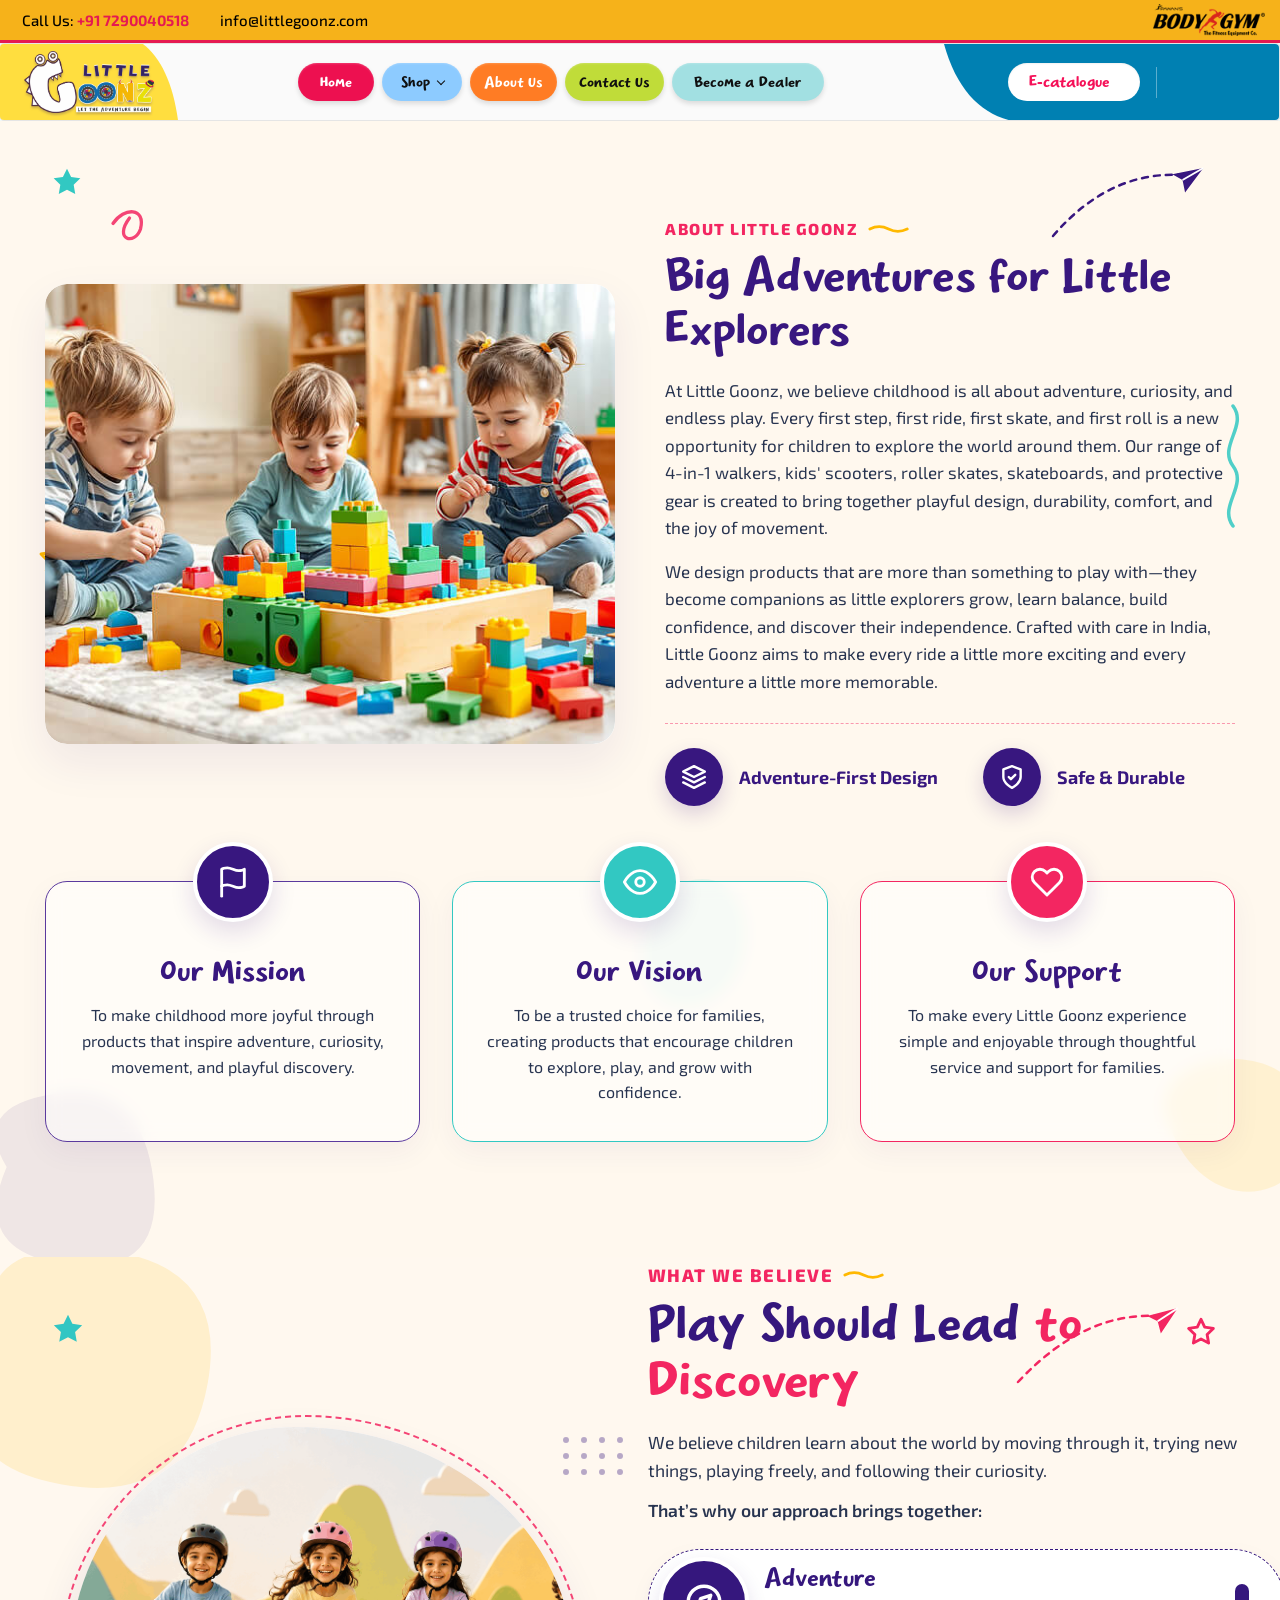
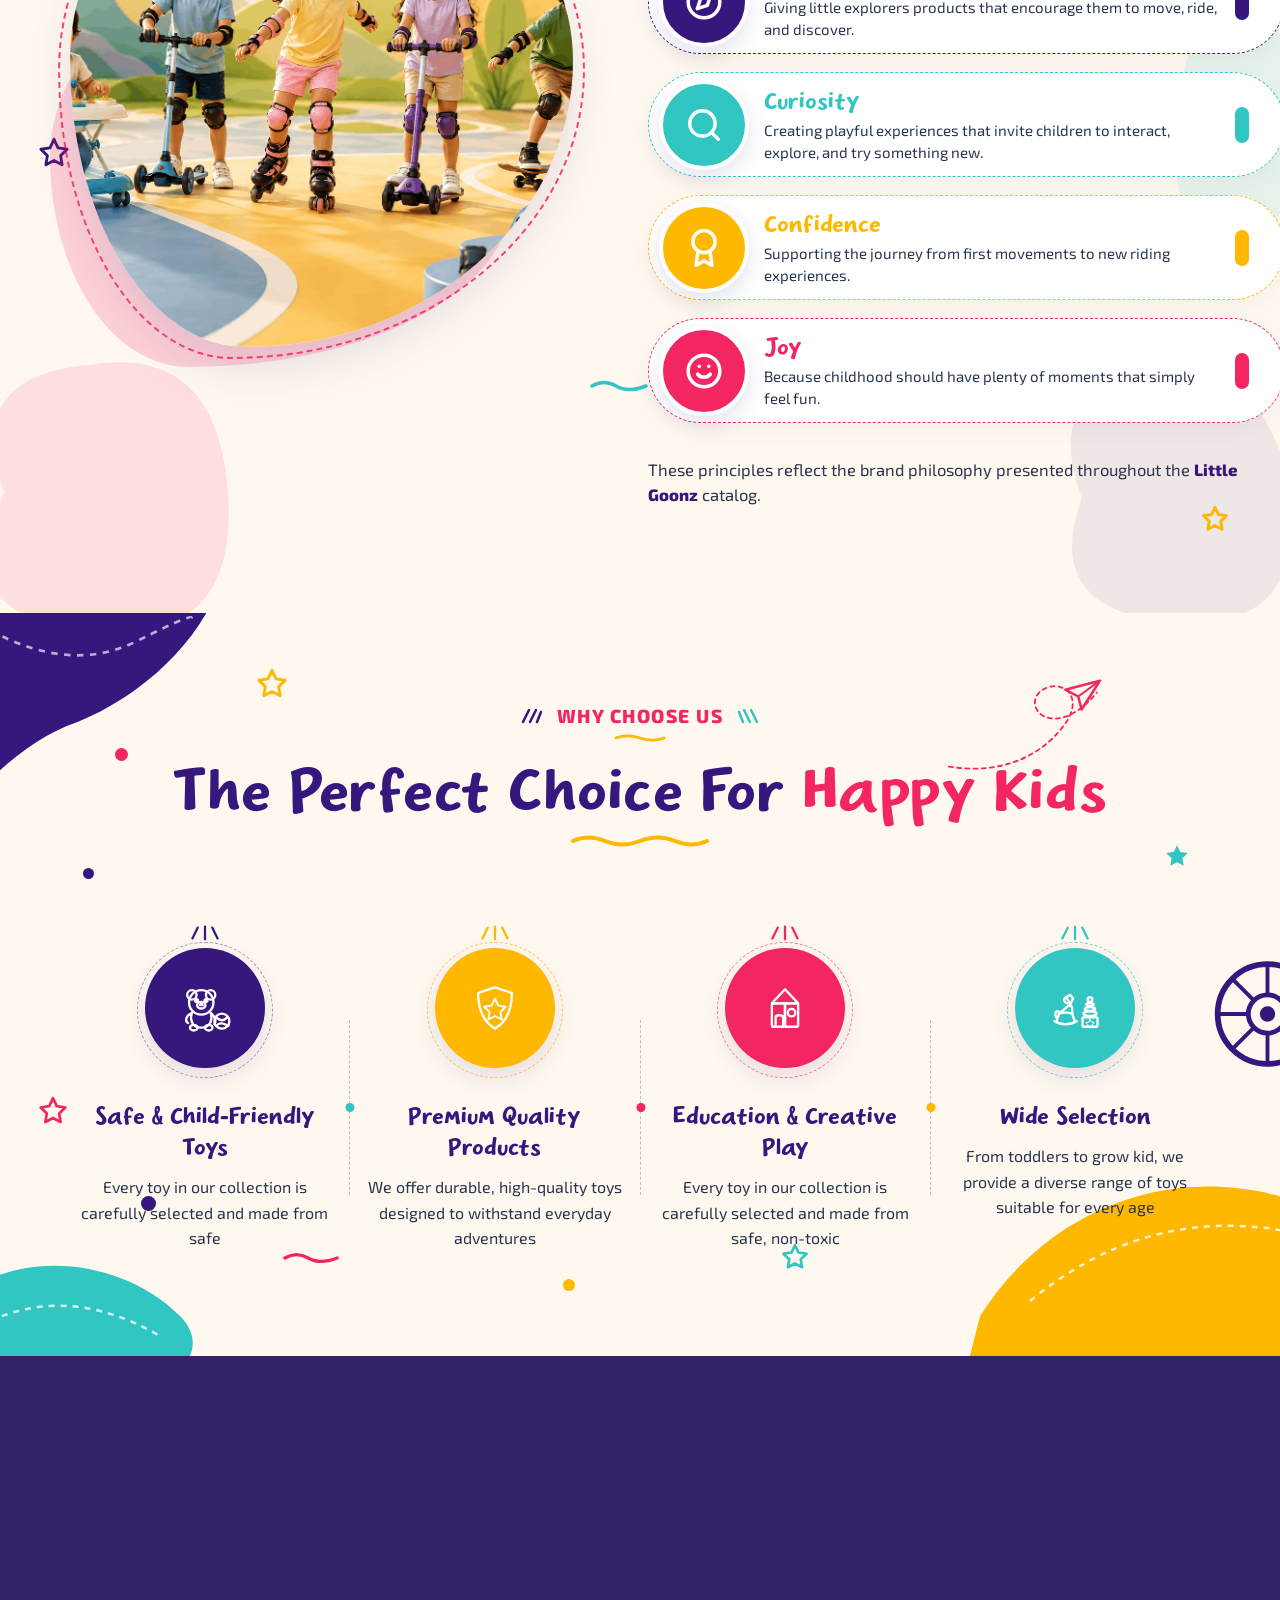
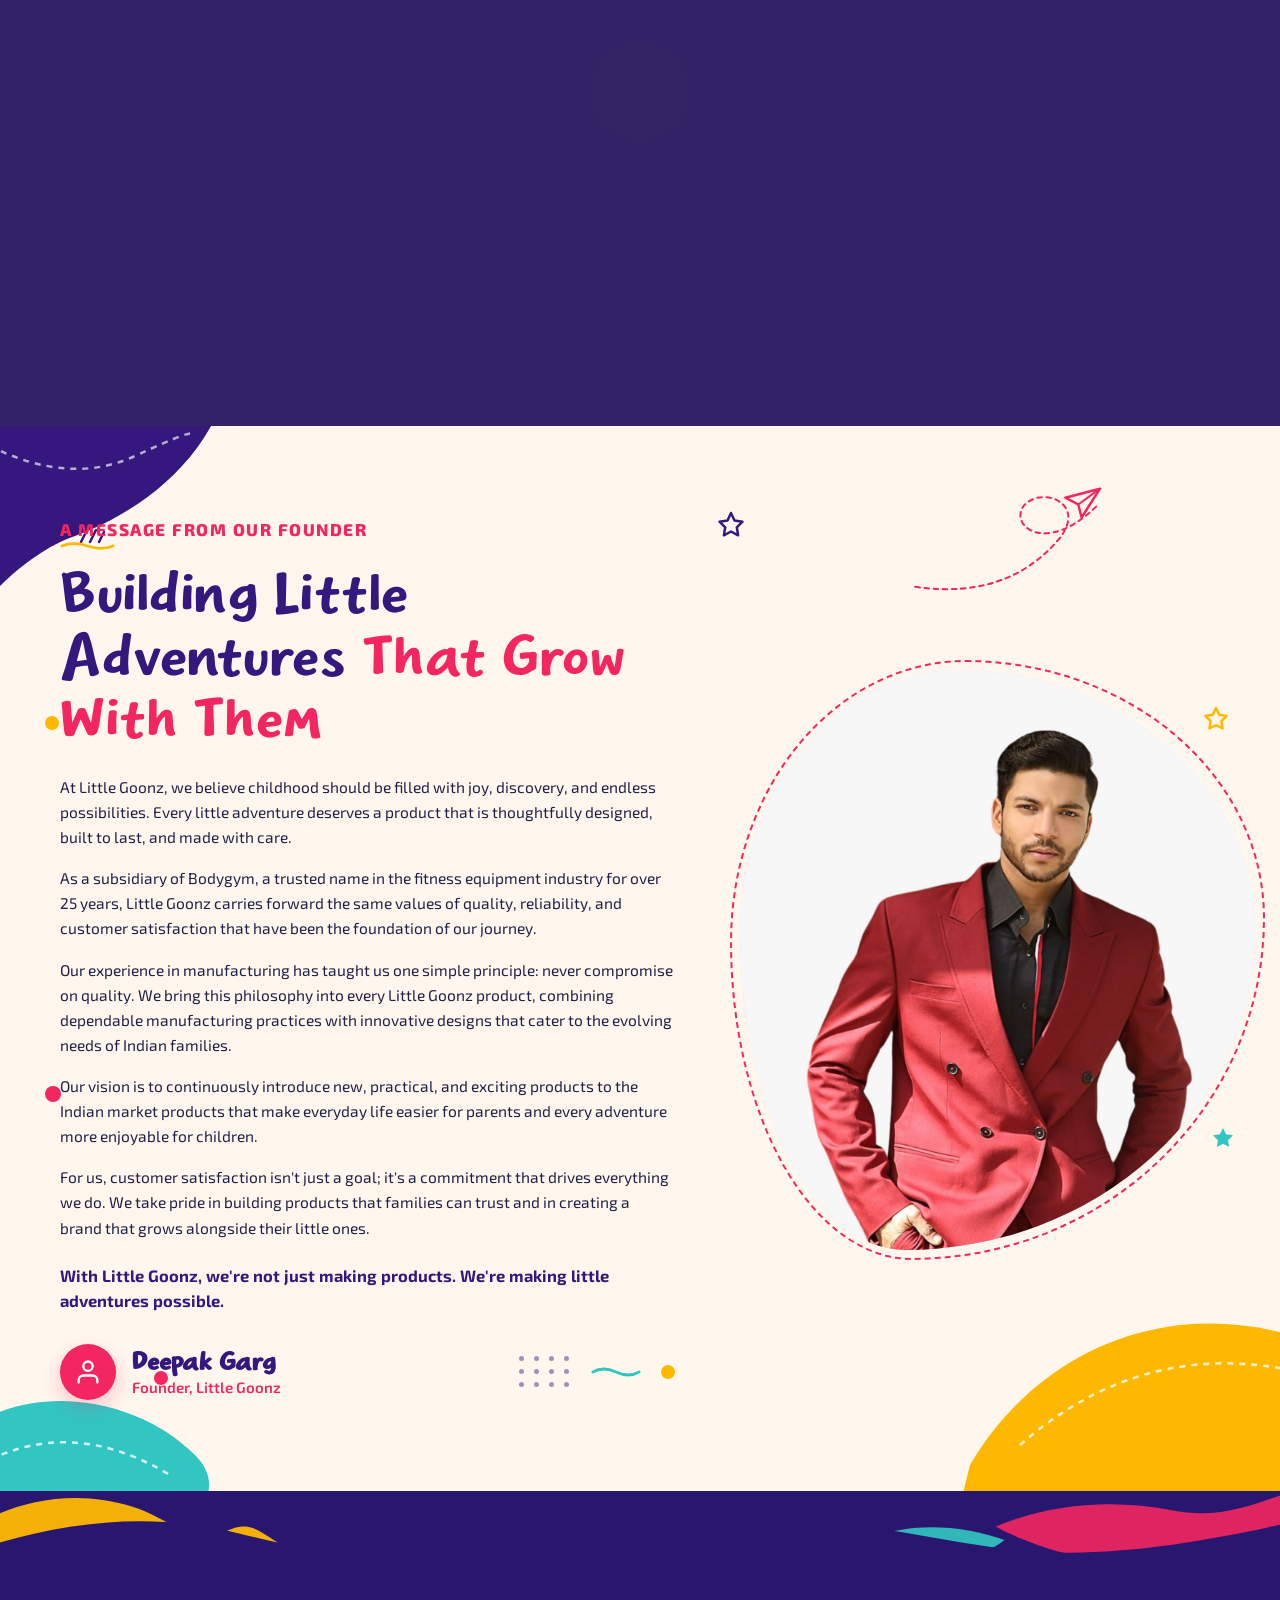
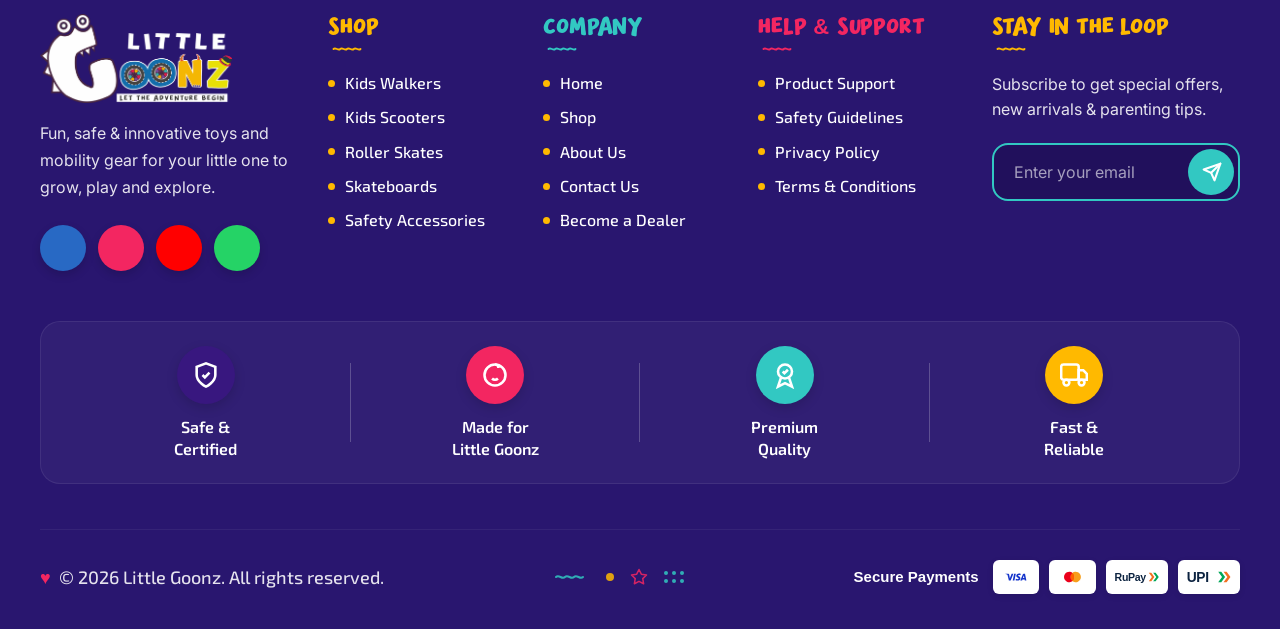
==== commit bcb3c82b: "completed" ====
--- a/about.html
+++ b/about.html
@@ -35,6 +35,698 @@
     <link rel="stylesheet" href="css/mousecursor.css">
     <!-- Main Custom Css -->
     <link href="css/custom.css" rel="stylesheet" media="screen">
+    <!-- Reference navbar styles: scoped to this header only. -->
+    <style>
+        .topbar.branded-topbar {
+            padding: 4px 0;
+        }
+
+        .branded-topbar .topbar-content-info {
+            min-height: 32px;
+            gap: 24px;
+        }
+
+        .branded-topbar .topbar-contact {
+            min-width: 0;
+            flex-wrap: wrap;
+            gap: 6px 24px;
+        }
+
+        .branded-topbar .topbar-contact a {
+            white-space: nowrap;
+        }
+
+        .branded-topbar .topbar-partner-logo {
+            display: block;
+            flex: 0 0 auto;
+            width: 112px;
+            height: 32px;
+            object-fit: contain;
+        }
+
+        @media (max-width: 767px) {
+            .branded-topbar .container {
+                padding-right: 16px;
+                padding-left: 16px;
+            }
+
+            .branded-topbar .topbar-content-info {
+                justify-content: space-between;
+                gap: 12px;
+            }
+
+            .branded-topbar .topbar-contact {
+                flex-direction: column;
+                align-items: flex-start;
+                gap: 3px;
+            }
+
+            .branded-topbar .topbar-contact a {
+                font-size: 13px !important;
+                line-height: 1.3;
+            }
+
+            .branded-topbar .topbar-contact a:nth-child(2) {
+                display: inline-block;
+            }
+
+            .branded-topbar .topbar-partner-logo {
+                width: 92px;
+                height: 28px;
+            }
+        }
+
+        header.reference-navbar {
+            background: #fafafa;
+            border-radius: 4px;
+        }
+
+        header.reference-navbar .header-sticky {
+            isolation: isolate;
+            background: #fafafa;
+            background-image: none;
+            border-radius: 4px;
+            box-shadow: inset 0 0 0 1px #e5e5e5;
+        }
+
+        header.reference-navbar .header-sticky::before {
+            content: '';
+            position: absolute;
+            top: 1px;
+            left: 0;
+            width: clamp(198px, 20.372vw, 274px);
+            height: 76px;
+            border-radius: 4px 0 0 4px;
+            background: url("data:image/svg+xml,%3Csvg xmlns='http://www.w3.org/2000/svg' viewBox='0 0 274 76' preserveAspectRatio='none'%3E%3Cpath d='M0 0H220C247 13 266 39 274 76H0Z' fill='%23ffde3f'/%3E%3C/svg%3E") center / 100% 100% no-repeat;
+            pointer-events: none;
+            z-index: -1;
+        }
+
+        header.reference-navbar .navbar {
+            max-width: none;
+            min-height: 78px;
+            margin: 0;
+            padding: 0 24px 0 0;
+            gap: 21px;
+            flex-wrap: nowrap;
+        }
+
+        header.reference-navbar .header-action-box {
+            position: relative;
+            flex: 0 0 clamp(198px, 20.372vw, 274px);
+            width: auto;
+            max-width: none;
+            margin: 0;
+            padding: 0;
+        }
+
+        header.reference-navbar .navbar-brand {
+            position: relative;
+            width: 130px;
+            margin: 0 0 0 clamp(26px, 4.46vw, 60px);
+            padding: 0;
+        }
+
+        header.reference-navbar .navbar-brand img {
+            display: block;
+            width: 130px;
+            height: 62px;
+            max-width: none;
+            object-fit: contain;
+            filter: drop-shadow(0 2px 1px rgba(52, 35, 101, .25));
+        }
+
+        /* Give the existing logo's white LITTLE lettering the reference's purple ink. */
+        header.reference-navbar .navbar-brand::before {
+            content: '';
+            position: absolute;
+            inset: 0;
+            background: #342365;
+            -webkit-mask: url('images/companyslide1.png') center / contain no-repeat;
+            mask: url('images/companyslide1.png') center / contain no-repeat;
+            clip-path: inset(18% 0 58% 42%);
+            pointer-events: none;
+            z-index: 1;
+        }
+
+        header.reference-navbar .header-logo-spark {
+            position: absolute;
+            top: 1px;
+            left: calc(clamp(26px, 4.46vw, 60px) + 138px);
+            width: 21px;
+            height: 28px;
+            pointer-events: none;
+        }
+
+        header.reference-navbar .main-menu {
+            flex: 1 1 auto;
+            align-self: stretch;
+            min-width: 0;
+            width: auto;
+            gap: 12px;
+            border: 0;
+            padding: 0;
+            background: transparent;
+        }
+
+        header.reference-navbar .navbar-collapse {
+            flex: 0 0 auto;
+            width: auto;
+            max-width: none;
+            margin: 0;
+            padding: 0;
+        }
+
+        header.reference-navbar .nav-menu-wrapper {
+            flex: 0 0 auto;
+            margin: 0;
+        }
+
+        header.reference-navbar #menu {
+            gap: 10px;
+            margin: 0;
+            padding: 0;
+            flex-wrap: nowrap;
+        }
+
+        header.reference-navbar #menu>li {
+            --menu-pill: #ed1050;
+            --menu-ink: #fff;
+            --menu-width: 85px;
+            margin: 0;
+            padding: 0;
+        }
+
+        header.reference-navbar #menu>li:nth-child(2) {
+            --menu-pill: #8dcbff;
+            --menu-ink: #101010;
+            --menu-width: 89px;
+        }
+
+        header.reference-navbar #menu>li:nth-child(3) {
+            --menu-pill: #ff7c24;
+            --menu-width: 96px;
+        }
+
+        header.reference-navbar #menu>li:nth-child(4) {
+            --menu-pill: #c0dc39;
+            --menu-ink: #101010;
+            --menu-width: 108px;
+        }
+
+        header.reference-navbar #menu>li:nth-child(5) {
+            --menu-pill: #a2e0e2;
+            --menu-ink: #101010;
+            --menu-width: 98px;
+        }
+
+        header.reference-navbar #menu>li:nth-child(6) {
+            --menu-pill: #c797f7;
+            --menu-ink: #101010;
+            --menu-width: 152px;
+        }
+
+        header.reference-navbar #menu>li>.nav-link {
+            display: inline-flex;
+            align-items: center;
+            justify-content: center;
+            min-width: 0;
+            width: var(--menu-width);
+            min-height: 38px;
+            padding: 0 14px !important;
+            border: 0;
+            border-radius: 999px;
+            background: var(--menu-pill);
+            color: var(--menu-ink);
+            font-family: var(--accent-font);
+            font-size: 16px;
+            font-weight: 400;
+            line-height: 1;
+            letter-spacing: 0;
+            text-transform: none;
+            white-space: nowrap;
+            box-shadow: 0 3px 5px rgba(0, 0, 0, .12), inset 0 1px 2px rgba(255, 255, 255, .18);
+            transition: transform .2s ease, box-shadow .2s ease, filter .2s ease;
+        }
+
+        header.reference-navbar #menu>li>.nav-link[href="become-a-dealer.html"] {
+            width: max-content;
+            min-width: 152px;
+            padding: 0 20px !important;
+        }
+
+        header.reference-navbar .nav-link::before {
+            content: none;
+        }
+
+        header.reference-navbar #menu>.submenu>.nav-link::after {
+            content: '';
+            width: 6px;
+            height: 6px;
+            margin: -3px 0 0 8px;
+            border-right: 1.5px solid currentColor;
+            border-bottom: 1.5px solid currentColor;
+            transform: rotate(45deg);
+        }
+
+        header.reference-navbar #menu>li>.nav-link:hover,
+        header.reference-navbar #menu>li>.nav-link:focus-visible {
+            color: var(--menu-ink);
+            transform: translateY(-1px);
+            filter: brightness(1.03);
+            box-shadow: 0 4px 7px rgba(0, 0, 0, .16);
+        }
+
+        header.reference-navbar a:focus-visible {
+            outline: 2px solid #342365;
+            outline-offset: 3px;
+        }
+
+        header.reference-navbar #menu>li>ul {
+            top: calc(100% + 9px);
+            border: 1px solid #e5e5e5;
+            padding: 7px 0;
+        }
+
+        /* The invisible bridge keeps the dropdown open while crossing the gap. */
+        header.reference-navbar #menu>li>ul::before {
+            content: '';
+            position: absolute;
+            top: -10px;
+            left: 0;
+            width: 100%;
+            height: 10px;
+        }
+
+        header.reference-navbar #menu li:focus-within>ul {
+            visibility: visible;
+            opacity: 1;
+            transform: scale(1);
+        }
+
+        header.reference-navbar #menu ul .nav-link {
+            font-size: 17px;
+            line-height: 1.3;
+            letter-spacing: 0;
+            text-transform: none;
+        }
+
+        header.reference-navbar .header-nav-tools {
+            position: relative;
+            display: flex;
+            align-items: center;
+            justify-content: flex-end;
+            flex: 0 0 350px;
+            align-self: stretch;
+            gap: 10px;
+            margin-left: auto;
+        }
+
+        header.reference-navbar .header-nav-tools::before {
+            content: '';
+            position: absolute;
+            top: 1px;
+            bottom: 1px;
+            left: -52px;
+            right: -23px;
+            border-radius: 0 4px 4px 0;
+            background: url("data:image/svg+xml,%3Csvg xmlns='http://www.w3.org/2000/svg' viewBox='0 0 426 76' preserveAspectRatio='none'%3E%3Cpath d='M0 0H426V76H82C44 68 15 43 0 0Z' fill='%230080b2'/%3E%3C/svg%3E") center / 100% 100% no-repeat;
+            pointer-events: none;
+            z-index: -1;
+        }
+
+        header.reference-navbar .header-plane-doodle {
+            flex: 0 0 86px;
+            width: 86px;
+            height: 54px;
+            pointer-events: none;
+        }
+
+        header.reference-navbar .header-shop-cta {
+            justify-content: center;
+            width: 132px;
+            min-height: 38px;
+            gap: 9px;
+            padding: 0 14px;
+            border-radius: 999px;
+            background: #fff;
+            color: #f51158;
+            font-family: var(--accent-font);
+            font-size: 16px;
+            font-weight: 400;
+            line-height: 1;
+            letter-spacing: 0;
+            white-space: nowrap;
+            box-shadow: inset 0 1px 2px rgba(0, 0, 0, .06);
+        }
+
+        header.reference-navbar .header-shop-cta i {
+            font-size: 13px;
+        }
+
+        header.reference-navbar .header-shop-cta:hover,
+        header.reference-navbar .header-shop-cta:focus-visible {
+            color: #f51158;
+            background: #fff;
+            transform: translateY(-1px);
+            box-shadow: 0 3px 6px rgba(0, 0, 0, .12);
+        }
+
+        header.reference-navbar .header-nav-social {
+            display: flex;
+            align-items: center;
+            justify-content: space-between;
+            flex: 0 0 104px;
+            height: 31px;
+            margin-left: 6px;
+            padding-left: 17px;
+            border-left: 1px solid rgba(255, 255, 255, .36);
+        }
+
+        header.reference-navbar .header-nav-social a {
+            display: inline-flex;
+            align-items: center;
+            justify-content: center;
+            width: 20px;
+            min-height: 31px;
+            color: #fff;
+            font-size: 15px;
+            line-height: 1;
+            transition: transform .2s ease;
+        }
+
+        header.reference-navbar .header-nav-social a:hover {
+            transform: translateY(-1px);
+        }
+
+        @media (min-width: 1200px) {
+            header.reference-navbar .navbar-collapse {
+                display: flex !important;
+                position: static;
+                flex: 1 1 auto;
+                min-width: 0;
+                justify-content: center;
+                /* Balance the logo gap and the blue panel's curved leading edge. */
+                padding-right: 61px;
+                transform: none;
+            }
+
+            header.reference-navbar .responsive-menu,
+            header.reference-navbar .navbar-toggle {
+                display: none;
+            }
+        }
+
+        @media (min-width: 1200px) and (max-width: 1459px) {
+            header.reference-navbar .header-nav-tools {
+                flex-basis: 264px;
+            }
+
+            header.reference-navbar .header-plane-doodle {
+                display: none;
+            }
+        }
+
+        @media (min-width: 1200px) and (max-width: 1330px) {
+            header.reference-navbar .navbar {
+                gap: 16px;
+                padding-right: 20px;
+            }
+
+            header.reference-navbar .navbar-collapse {
+                padding-right: 56px;
+            }
+
+            header.reference-navbar .header-action-box,
+            header.reference-navbar .header-sticky::before {
+                width: 178px;
+            }
+
+            header.reference-navbar .header-action-box {
+                flex-basis: 178px;
+            }
+
+            header.reference-navbar .navbar-brand {
+                margin-left: 24px;
+            }
+
+            header.reference-navbar .header-logo-spark {
+                display: none;
+            }
+
+            header.reference-navbar #menu {
+                gap: 8px;
+            }
+
+            header.reference-navbar #menu>li>.nav-link {
+                width: calc(var(--menu-width) - 9px);
+                font-size: 15px;
+                padding: 0 10px !important;
+            }
+
+            header.reference-navbar .header-nav-tools {
+                flex-basis: 264px;
+            }
+
+            header.reference-navbar .header-nav-tools::before {
+                right: -19px;
+            }
+
+            header.reference-navbar .header-plane-doodle {
+                display: none;
+            }
+        }
+
+        @media (max-width: 1199px) {
+            header.reference-navbar .navbar {
+                padding: 0 20px;
+                gap: 16px;
+            }
+
+            header.reference-navbar .header-sticky::before {
+                width: 210px;
+            }
+
+            header.reference-navbar .header-action-box {
+                flex: 0 0 auto;
+            }
+
+            header.reference-navbar .navbar-brand {
+                margin-left: 4px;
+            }
+
+            header.reference-navbar .header-logo-spark {
+                left: 142px;
+            }
+
+            header.reference-navbar .main-menu {
+                justify-content: flex-end;
+            }
+
+            header.reference-navbar .navbar-collapse {
+                display: none !important;
+            }
+
+            header.reference-navbar .header-nav-tools {
+                flex: 0 0 auto;
+                min-height: 78px;
+            }
+
+            header.reference-navbar .header-nav-tools::before {
+                left: -70px;
+                right: -19px;
+            }
+
+            header.reference-navbar .header-plane-doodle {
+                display: none;
+            }
+
+            header.reference-navbar .navbar-toggle {
+                display: block;
+                margin-left: 2px;
+            }
+
+            header.reference-navbar .slicknav_btn {
+                width: 38px;
+                height: 38px;
+                border-radius: 50%;
+                background: rgba(255, 255, 255, .15);
+            }
+
+            header.reference-navbar .slicknav_icon {
+                width: 22px;
+                height: 17px;
+                margin: 0;
+            }
+
+            header.reference-navbar .responsive-menu {
+                display: block;
+            }
+
+            header.reference-navbar .slicknav_menu {
+                position: absolute;
+                width: 100%;
+                background: transparent;
+                padding: 0;
+            }
+
+            header.reference-navbar .slicknav_nav {
+                max-height: calc(100vh - 140px);
+                max-height: calc(100dvh - 140px);
+                overflow-y: auto;
+                margin: 0;
+                padding: 8px 16px 16px;
+                border: 1px solid #e5e5e5;
+                border-top: 0;
+                background: #fafafa;
+                box-shadow: 0 8px 12px rgba(0, 0, 0, .1);
+            }
+
+            header.reference-navbar .slicknav_nav>li {
+                margin: 8px 0 0;
+            }
+
+            header.reference-navbar .slicknav_nav>li>a {
+                min-height: 44px;
+                margin: 0;
+                padding: 12px 18px;
+                border-radius: 24px !important;
+                background: #ed1050;
+                color: #fff;
+                font-family: var(--accent-font);
+                font-size: 18px;
+                line-height: 20px;
+                text-transform: none;
+                box-shadow: 0 2px 4px rgba(0, 0, 0, .1);
+            }
+
+            header.reference-navbar .slicknav_nav>li:nth-child(2)>a {
+                background: #8dcbff;
+                color: #101010;
+            }
+
+            header.reference-navbar .slicknav_nav>li:nth-child(3)>a {
+                background: #ff7c24;
+            }
+
+            header.reference-navbar .slicknav_nav>li:nth-child(4)>a {
+                background: #c0dc39;
+                color: #101010;
+            }
+
+            header.reference-navbar .slicknav_nav>li:nth-child(5)>a {
+                background: #a2e0e2;
+                color: #101010;
+            }
+
+            header.reference-navbar .slicknav_nav>li:nth-child(6)>a {
+                background: #c797f7;
+                color: #101010;
+            }
+
+            header.reference-navbar .slicknav_nav .slicknav_row>a {
+                color: inherit;
+                font-size: inherit;
+                padding: 0;
+                line-height: inherit;
+                text-transform: none;
+            }
+
+            header.reference-navbar .slicknav_arrow::after {
+                color: #101010;
+            }
+
+            header.reference-navbar .slicknav_nav ul {
+                margin: 6px 0 0;
+            }
+
+            header.reference-navbar .slicknav_nav ul li a {
+                padding: 10px 24px;
+                color: #342365;
+                font-family: var(--accent-font);
+                font-size: 17px;
+                text-transform: none;
+            }
+
+            header.reference-navbar .slicknav_nav ul li a:hover {
+                background: #f0f0f0;
+            }
+        }
+
+        @media (max-width: 599px) {
+            header.reference-navbar .navbar {
+                padding: 0 12px;
+                gap: 10px;
+            }
+
+            header.reference-navbar .header-sticky::before {
+                width: 164px;
+            }
+
+            header.reference-navbar .navbar-brand {
+                width: 112px;
+                margin-left: 0;
+            }
+
+            header.reference-navbar .navbar-brand img {
+                width: 112px;
+                height: 62px;
+            }
+
+            header.reference-navbar .header-logo-spark {
+                display: none;
+            }
+
+            header.reference-navbar .header-nav-tools {
+                gap: 8px;
+            }
+
+            header.reference-navbar .header-nav-tools::before {
+                left: -10px;
+                right: -11px;
+            }
+
+            header.reference-navbar .header-shop-cta {
+                width: 122px;
+                min-height: 38px;
+                padding: 0 10px;
+                font-size: 15px;
+            }
+
+            header.reference-navbar .header-nav-social {
+                position: absolute;
+                display: none;
+                top: 78px;
+                right: -11px;
+                width: 104px;
+                height: 38px;
+                margin: 0;
+                padding: 0 12px;
+                border: 0;
+                border-radius: 0 0 0 16px;
+                background: #0080b2;
+            }
+
+            header.reference-navbar .header-nav-social a {
+                min-height: 38px;
+            }
+
+            header.reference-navbar:has(.slicknav_open) .header-nav-social {
+                display: flex;
+                z-index: 1;
+            }
+
+            header.reference-navbar .slicknav_nav {
+                padding-top: 38px;
+            }
+        }
+
+        @media (prefers-reduced-motion: reduce) {
+            header.reference-navbar a {
+                transition: none !important;
+            }
+        }
+    </style>
 </head>
 
 <body>
@@ -49,22 +741,18 @@
     <!-- Preloader End -->
 
     <!-- Topbar Section Start -->
-    <div class="topbar">
+    <div class="topbar new-top branded-topbar">
         <div class="container">
             <div class="row align-items-center">
                 <div class="col-lg-12">
                     <div class="topbar-content-info">
                         <div class="topbar-contact">
-                            <a href="tel:1800886699"><i class="fa-solid fa-phone"></i> Call Us:
-                                <strong>(1800)-88-66-99</strong></a>
-                            <a href="mailto:hello@littlegoonz.com"><i class="fa-solid fa-envelope"></i>
-                                hello@littlegoonz.com</a>
-                        </div>
-                        <div class="topbar-social" aria-label="Social links">
-                            <a href="#" aria-label="Facebook"><i class="fa-brands fa-facebook-f"></i></a>
-                            <a href="#" aria-label="Instagram"><i class="fa-brands fa-instagram"></i></a>
-                            <a href="#" aria-label="YouTube"><i class="fa-brands fa-youtube"></i></a>
-                        </div>
+                            <a href="tel:7290040518"><i class="fa-solid fa-phone"></i> Call Us:
+                                <strong>+91 7290040518</strong></a>
+                            <a href="mailto:info@littlegoonz.com"><i class="fa-solid fa-envelope"></i>
+                                info@littlegoonz.com</a>
+                        </div>
+                        <img class="topbar-partner-logo" src="images/logo.png" alt="Bodygym">
                     </div>
                 </div>
             </div>
@@ -73,16 +761,19 @@
     <!-- Topbar Section End -->
 
     <!-- Header Start -->
-    <header class="main-header">
+    <header class="main-header reference-navbar">
         <div class="header-sticky">
             <nav class="navbar navbar-expand-lg">
                 <div class="header-action-box">
                     <!-- Logo Start -->
                     <a class="navbar-brand" href="./">
-                        <img src="images/logo1.png" alt="Logo">
+                        <img src="images/companyslide1.png" alt="Logo">
                     </a>
                     <!-- Logo End -->
-
+                    <svg class="header-logo-spark" viewBox="0 0 21 28" fill="none" aria-hidden="true">
+                        <path d="M3 12L7 2M8 15L16 7M11 21L19 18M12 26L18 26" stroke="#ff5275" stroke-width="2.5"
+                            stroke-linecap="round" />
+                    </svg>
                 </div>
 
                 <!-- Main Menu Start -->
@@ -105,52 +796,31 @@
                                                 Accessories</a></li>
                                     </ul>
                                 </li>
-                                <li class="nav-item submenu"><a class="nav-link" href="#">Explore</a>
-                                    <ul>
-                                        <li class="nav-item"><a class="nav-link" href="products.html">Little
-                                                Adventures</a></li>
-                                        <li class="nav-item"><a class="nav-link" href="products.html">Ride & Play</a>
-                                        </li>
-                                        <li class="nav-item"><a class="nav-link" href="products.html">First Steps</a>
-                                        </li>
-                                        <li class="nav-item"><a class="nav-link" href="products.html">Scoot & Glide</a>
-                                        </li>
-                                        <li class="nav-item"><a class="nav-link" href="products.html">Skate &
-                                                Explore</a></li>
-                                        <li class="nav-item"><a class="nav-link" href="products.html">Safety First</a>
-                                        </li>
-                                    </ul>
-                                </li>
-                                <li class="nav-item submenu"><a class="nav-link" href="about.html">About Us</a>
-                                    <ul>
-                                        <li class="nav-item"><a class="nav-link" href="about.html">Our Story</a></li>
-                                        <li class="nav-item"><a class="nav-link" href="about.html">Our Philosophy</a>
-                                        </li>
-                                        <li class="nav-item"><a class="nav-link" href="about.html">Why Little Goonz</a>
-                                        </li>
-                                        <li class="nav-item"><a class="nav-link" href="about.html">Made for Little
-                                                Explorers</a></li>
-                                    </ul>
-                                </li>
-                                <li class="nav-item submenu"><a class="nav-link" href="#">Safety</a>
-                                    <ul>
-                                        <li class="nav-item"><a class="nav-link" href="products.html">Safety Gear</a>
-                                        </li>
-                                        <li class="nav-item"><a class="nav-link" href="products.html">Kids Helmets</a>
-                                        </li>
-                                        <li class="nav-item"><a class="nav-link" href="products.html">Protective
-                                                Guards</a></li>
-                                        <li class="nav-item"><a class="nav-link" href="blog.html">Safe Riding Tips</a>
-                                        </li>
-                                    </ul>
-                                </li>
+
+                                <li class="nav-item"><a class="nav-link" href="about.html">About Us</a></li>
+
                                 <li class="nav-item"><a class="nav-link" href="contact.html">Contact Us</a></li>
+                                <li class="nav-item"><a class="nav-link" href="become-a-dealer.html">Become a
+                                        Dealer</a></li>
                             </ul>
                         </div>
                     </div>
-                    <a class="header-shop-cta" href="Little Goonz Catalog 2026.pdf" target="_blank">E-catalogue<i
-                            class="fa-solid fa-arrow-right"></i></a>
-                    <div class="navbar-toggle"></div>
+                    <div class="header-nav-tools">
+                        <svg class="header-plane-doodle" viewBox="0 0 86 54" fill="none" aria-hidden="true">
+                            <path d="M4 14L22 14L7 27L8 17L19 15L12 22L18 27L17 19" stroke="#87d579" stroke-width="1.5"
+                                stroke-linecap="round" stroke-linejoin="round" />
+                            <path d="M18 29C26 47 56 51 59 30C62 8 36 12 48 33C57 50 75 46 85 36" stroke="#85c8da"
+                                stroke-width=".7" stroke-dasharray="1.2 2.6" />
+                        </svg>
+                        <a class="header-shop-cta" href="Little Goonz Catalog 2026.pdf" target="_blank">E-catalogue<i
+                                class="fa-solid fa-arrow-right"></i></a>
+                        <div class="header-nav-social" aria-label="Social links">
+                            <a href="#" aria-label="Facebook"><i class="fa-brands fa-facebook-f"></i></a>
+                            <a href="#" aria-label="Instagram"><i class="fa-brands fa-instagram"></i></a>
+                            <a href="#" aria-label="YouTube"><i class="fa-brands fa-youtube"></i></a>
+                        </div>
+                        <div class="navbar-toggle"></div>
+                    </div>
                 </div>
                 <!-- Main Menu End -->
             </nav>
@@ -159,27 +829,6 @@
     </header>
     <!-- Header End -->
 
-    <!-- Page Header Start -->
-    <div class="page-header parallaxie">
-        <div class="container">
-            <div class="row">
-                <div class="col-lg-12">
-                    <!-- Page Header Box Start -->
-                    <div class="page-header-box">
-                        <h1 class="text-anime-style-2" data-cursor="-opaque">About us</h1>
-                        <nav class="wow fadeInUp">
-                            <ol class="breadcrumb">
-                                <li class="breadcrumb-item"><a href="./">Home</a></li>
-                                <li class="breadcrumb-item active" aria-current="page">About us</li>
-                            </ol>
-                        </nav>
-                    </div>
-                    <!-- Page Header Box End -->
-                </div>
-            </div>
-        </div>
-    </div>
-    <!-- Page Header End -->
 
     <!-- About Us Section Start -->
     <div class="about-us lg-about">
@@ -1146,9 +1795,9 @@
 
                     <!-- Brand Description -->
                     <p class="lg-footer__description">
-                        Fun, safe &amp; innovative toys and mobility gear for your little goonz to grow, play and
-                        explore.
+                        Fun, safe &amp; innovative toys and mobility gear for your little one to grow, play and explore.
                     </p>
+
 
                     <!-- Social Media Links -->
                     <div class="lg-footer__socials">
@@ -1220,31 +1869,23 @@
                     <ul class="lg-footer__list">
                         <li class="lg-footer__item">
                             <span class="lg-footer__bullet" aria-hidden="true"></span>
+                            <a href="./" class="lg-footer__link">Home</a>
+                        </li>
+                        <li class="lg-footer__item">
+                            <span class="lg-footer__bullet" aria-hidden="true"></span>
+                            <a href="shop.html" class="lg-footer__link">Shop</a>
+                        </li>
+                        <li class="lg-footer__item">
+                            <span class="lg-footer__bullet" aria-hidden="true"></span>
                             <a href="about.html" class="lg-footer__link">About Us</a>
                         </li>
                         <li class="lg-footer__item">
                             <span class="lg-footer__bullet" aria-hidden="true"></span>
-                            <a href="about.html" class="lg-footer__link">Our Story</a>
+                            <a href="contact.html" class="lg-footer__link">Contact Us</a>
                         </li>
                         <li class="lg-footer__item">
                             <span class="lg-footer__bullet" aria-hidden="true"></span>
-                            <a href="about.html" class="lg-footer__link">Our Philosophy</a>
-                        </li>
-                        <li class="lg-footer__item">
-                            <span class="lg-footer__bullet" aria-hidden="true"></span>
-                            <a href="about.html" class="lg-footer__link">Why Little Goonz</a>
-                        </li>
-                        <li class="lg-footer__item">
-                            <span class="lg-footer__bullet" aria-hidden="true"></span>
-                            <a href="about.html" class="lg-footer__link">Made for Little Explorers</a>
-                        </li>
-                        <li class="lg-footer__item">
-                            <span class="lg-footer__bullet" aria-hidden="true"></span>
-                            <a href="products.html" class="lg-footer__link">Little Adventures</a>
-                        </li>
-                        <li class="lg-footer__item">
-                            <span class="lg-footer__bullet" aria-hidden="true"></span>
-                            <a href="products.html" class="lg-footer__link">Ride &amp; Play</a>
+                            <a href="become-a-dealer.html" class="lg-footer__link">Become a Dealer</a>
                         </li>
                     </ul>
                 </div>
@@ -1263,35 +1904,19 @@
                     <ul class="lg-footer__list">
                         <li class="lg-footer__item">
                             <span class="lg-footer__bullet" aria-hidden="true"></span>
-                            <a href="products.html" class="lg-footer__link">Safety Gear</a>
+                            <a href="product-support.html" class="lg-footer__link">Product Support</a>
                         </li>
                         <li class="lg-footer__item">
                             <span class="lg-footer__bullet" aria-hidden="true"></span>
-                            <a href="products.html" class="lg-footer__link">Kids Helmets</a>
+                            <a href="safety-guidelines.html" class="lg-footer__link">Safety Guidelines</a>
                         </li>
                         <li class="lg-footer__item">
                             <span class="lg-footer__bullet" aria-hidden="true"></span>
-                            <a href="products.html" class="lg-footer__link">Protective Guards</a>
-                        </li>
-                        <li class="lg-footer__item">
-                            <span class="lg-footer__bullet" aria-hidden="true"></span>
-                            <a href="blog.html" class="lg-footer__link">Safe Riding Tips</a>
-                        </li>
-                        <li class="lg-footer__item">
-                            <span class="lg-footer__bullet" aria-hidden="true"></span>
-                            <a href="contact.html" class="lg-footer__link">Contact Us</a>
-                        </li>
-                        <li class="lg-footer__item">
-                            <span class="lg-footer__bullet" aria-hidden="true"></span>
-                            <a href="#faq-section" class="lg-footer__link">FAQs</a>
+                            <a href="privacy.html" class="lg-footer__link">Privacy Policy</a>
                         </li>
                         <li class="lg-footer__item">
                             <span class="lg-footer__bullet" aria-hidden="true"></span>
                             <a href="terms.html" class="lg-footer__link">Terms &amp; Conditions</a>
-                        </li>
-                        <li class="lg-footer__item">
-                            <span class="lg-footer__bullet" aria-hidden="true"></span>
-                            <a href="privacy.html" class="lg-footer__link">Privacy Policy</a>
                         </li>
                     </ul>
                 </div>
@@ -1410,6 +2035,8 @@
                     </svg>
                     <!-- Turquoise Grid -->
                     <div class="lg-footer__decor-grid">
+                        <span class="lg-footer__decor-grid-dot"></span>
+                        <span class="lg-footer__decor-grid-dot"></span>
                         <span class="lg-footer__decor-grid-dot"></span>
                         <span class="lg-footer__decor-grid-dot"></span>
                         <span class="lg-footer__decor-grid-dot"></span>
@@ -1489,6 +2116,20 @@
     <!-- Main Custom js file -->
     <script src="js/function.js"></script>
 
+    <!-- Keep SlickNav's existing toggle and handlers in the navbar's mobile slot. -->
+    <script>
+        (function () {
+            var header = document.querySelector('header.reference-navbar');
+            if (!header) return;
+            var toggle = header.querySelector('.responsive-menu .slicknav_btn');
+            var slot = header.querySelector('.navbar-toggle');
+            if (toggle && slot) {
+                toggle.setAttribute('aria-label', 'Toggle navigation');
+                slot.appendChild(toggle);
+            }
+        })();
+    </script>
+
 </body>
 
 </html>
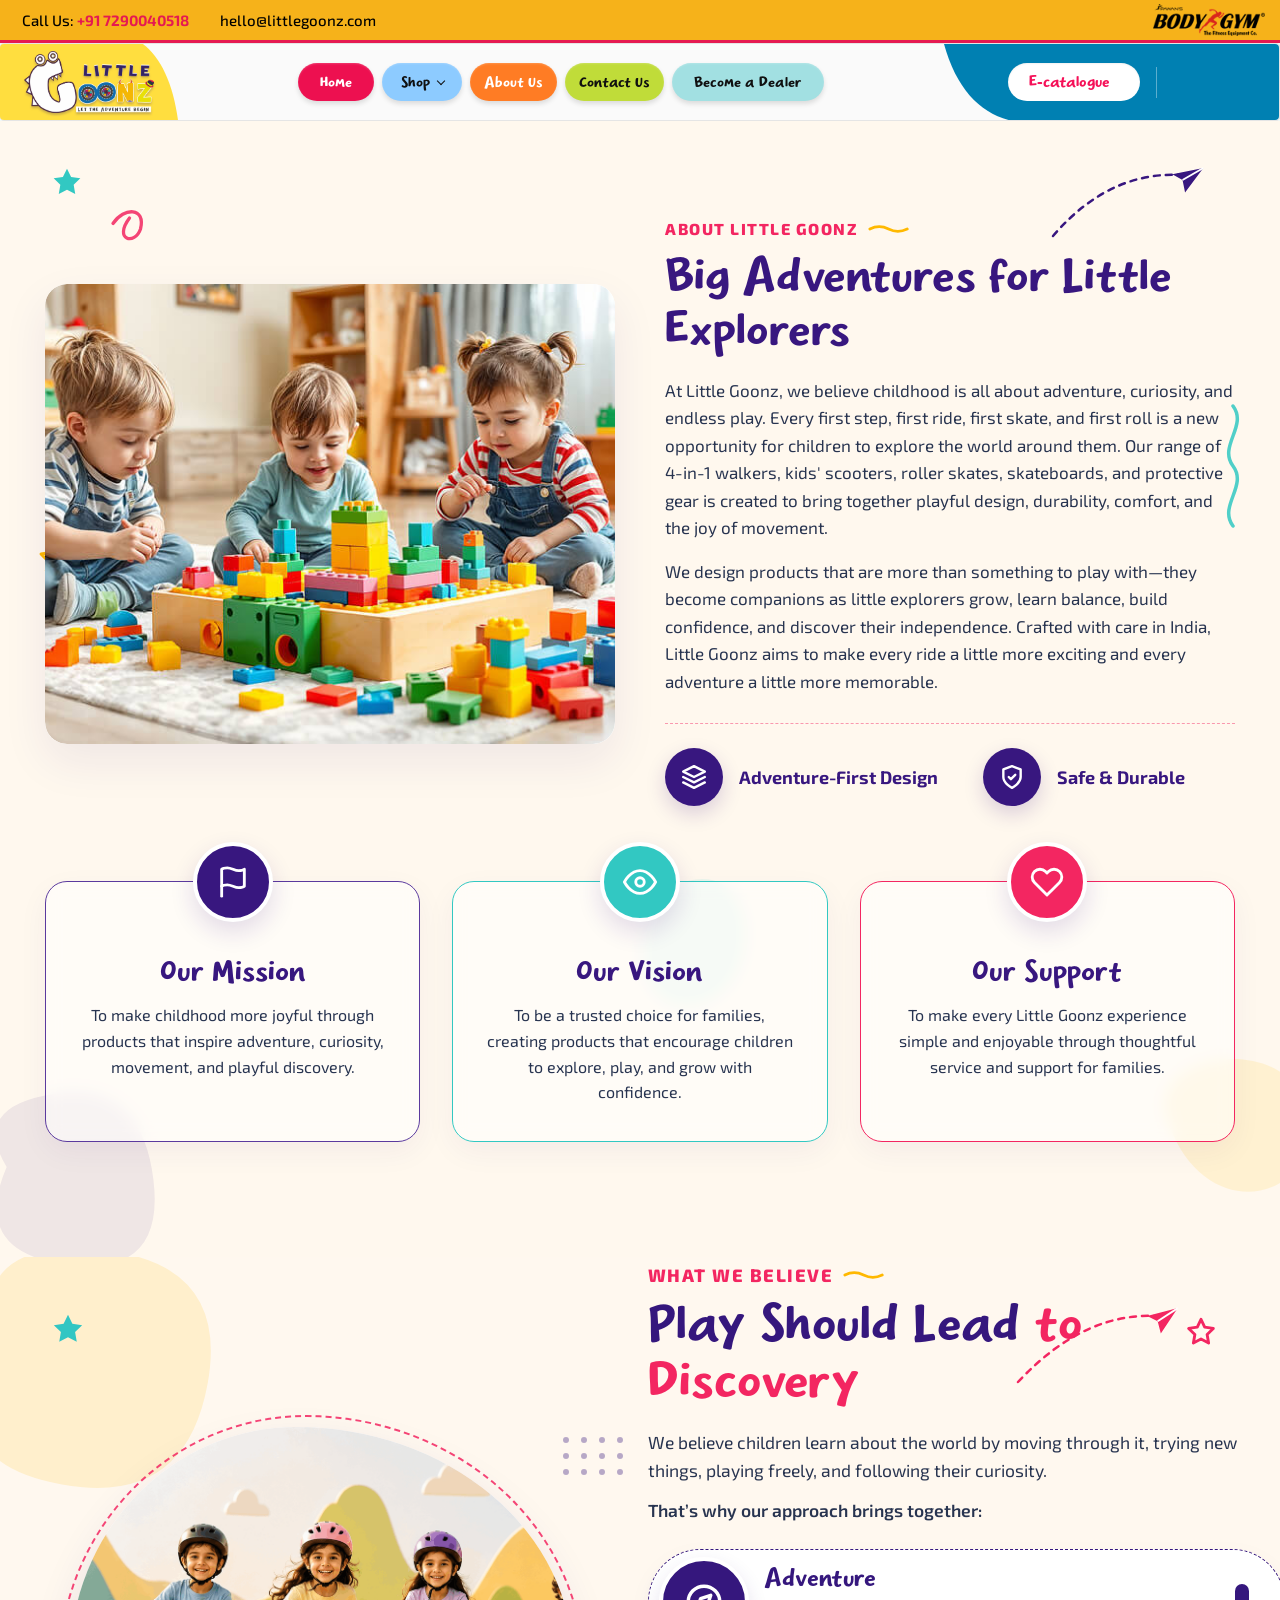
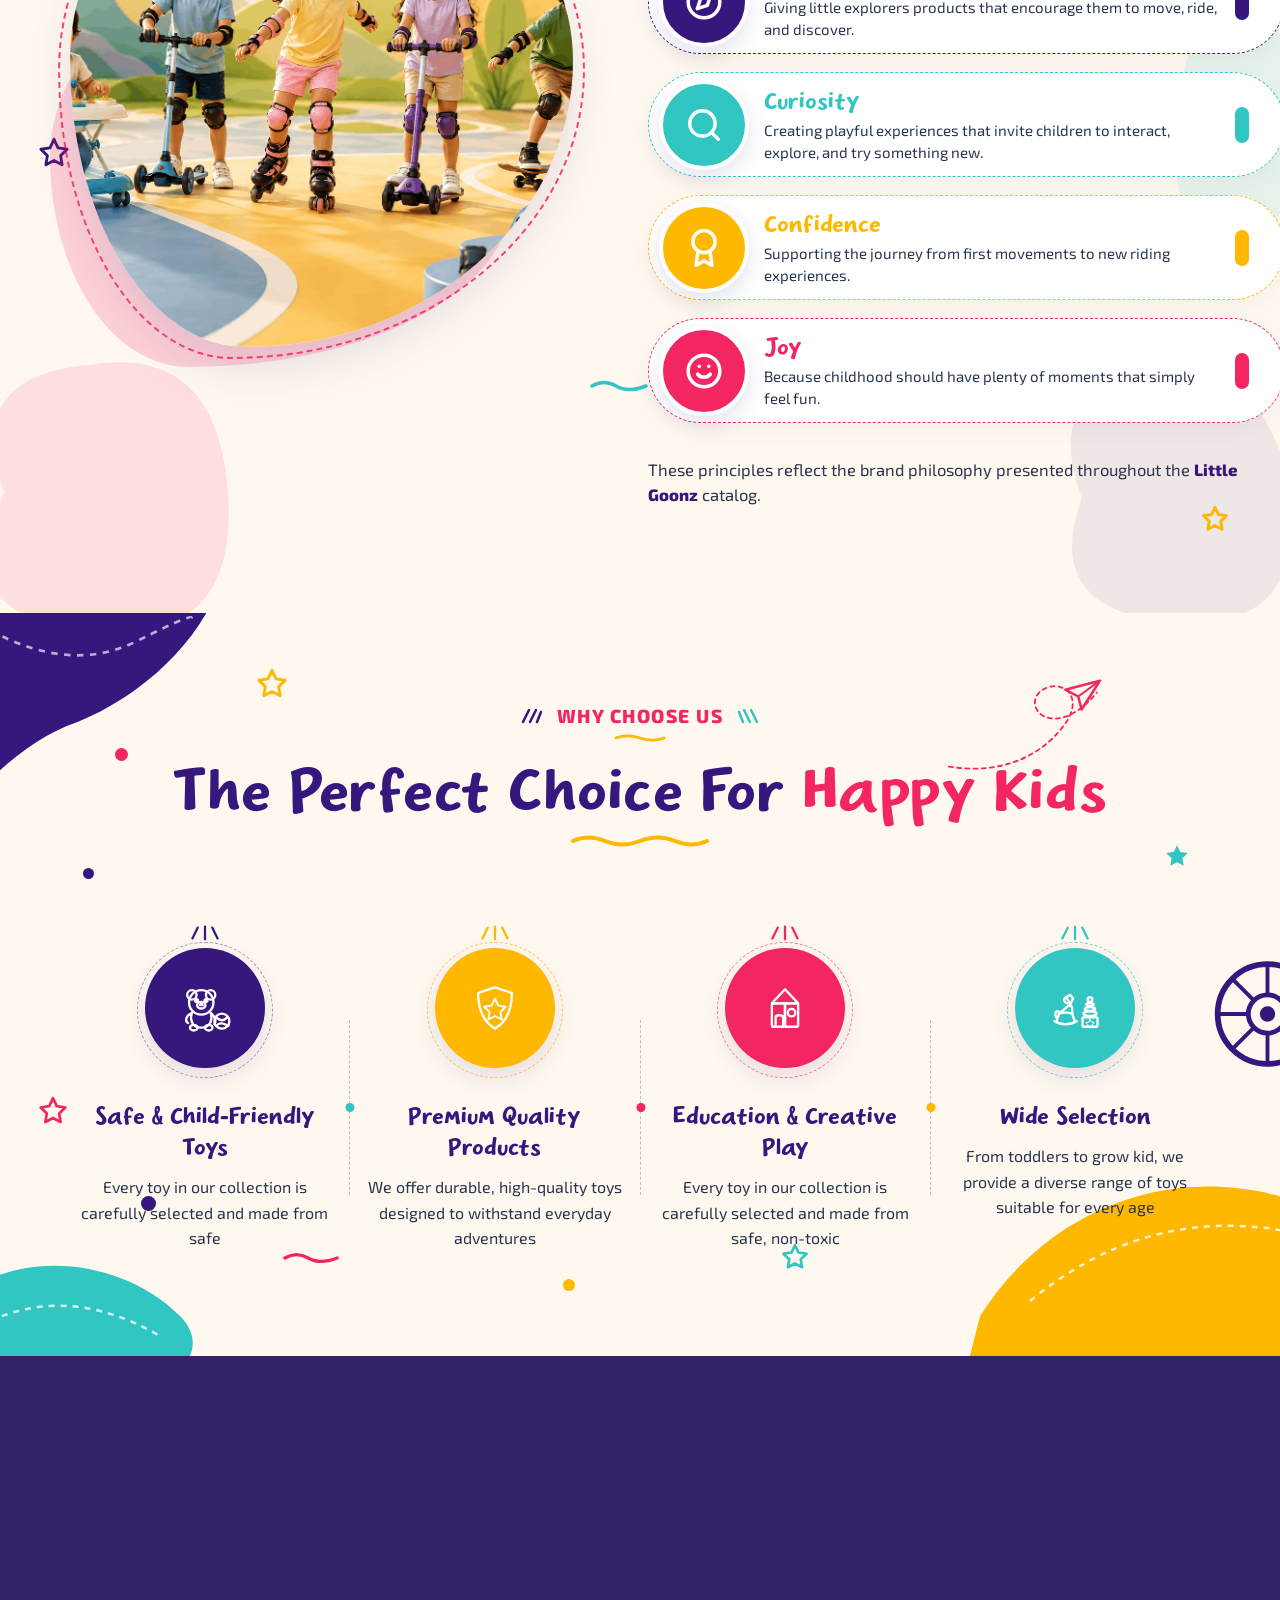
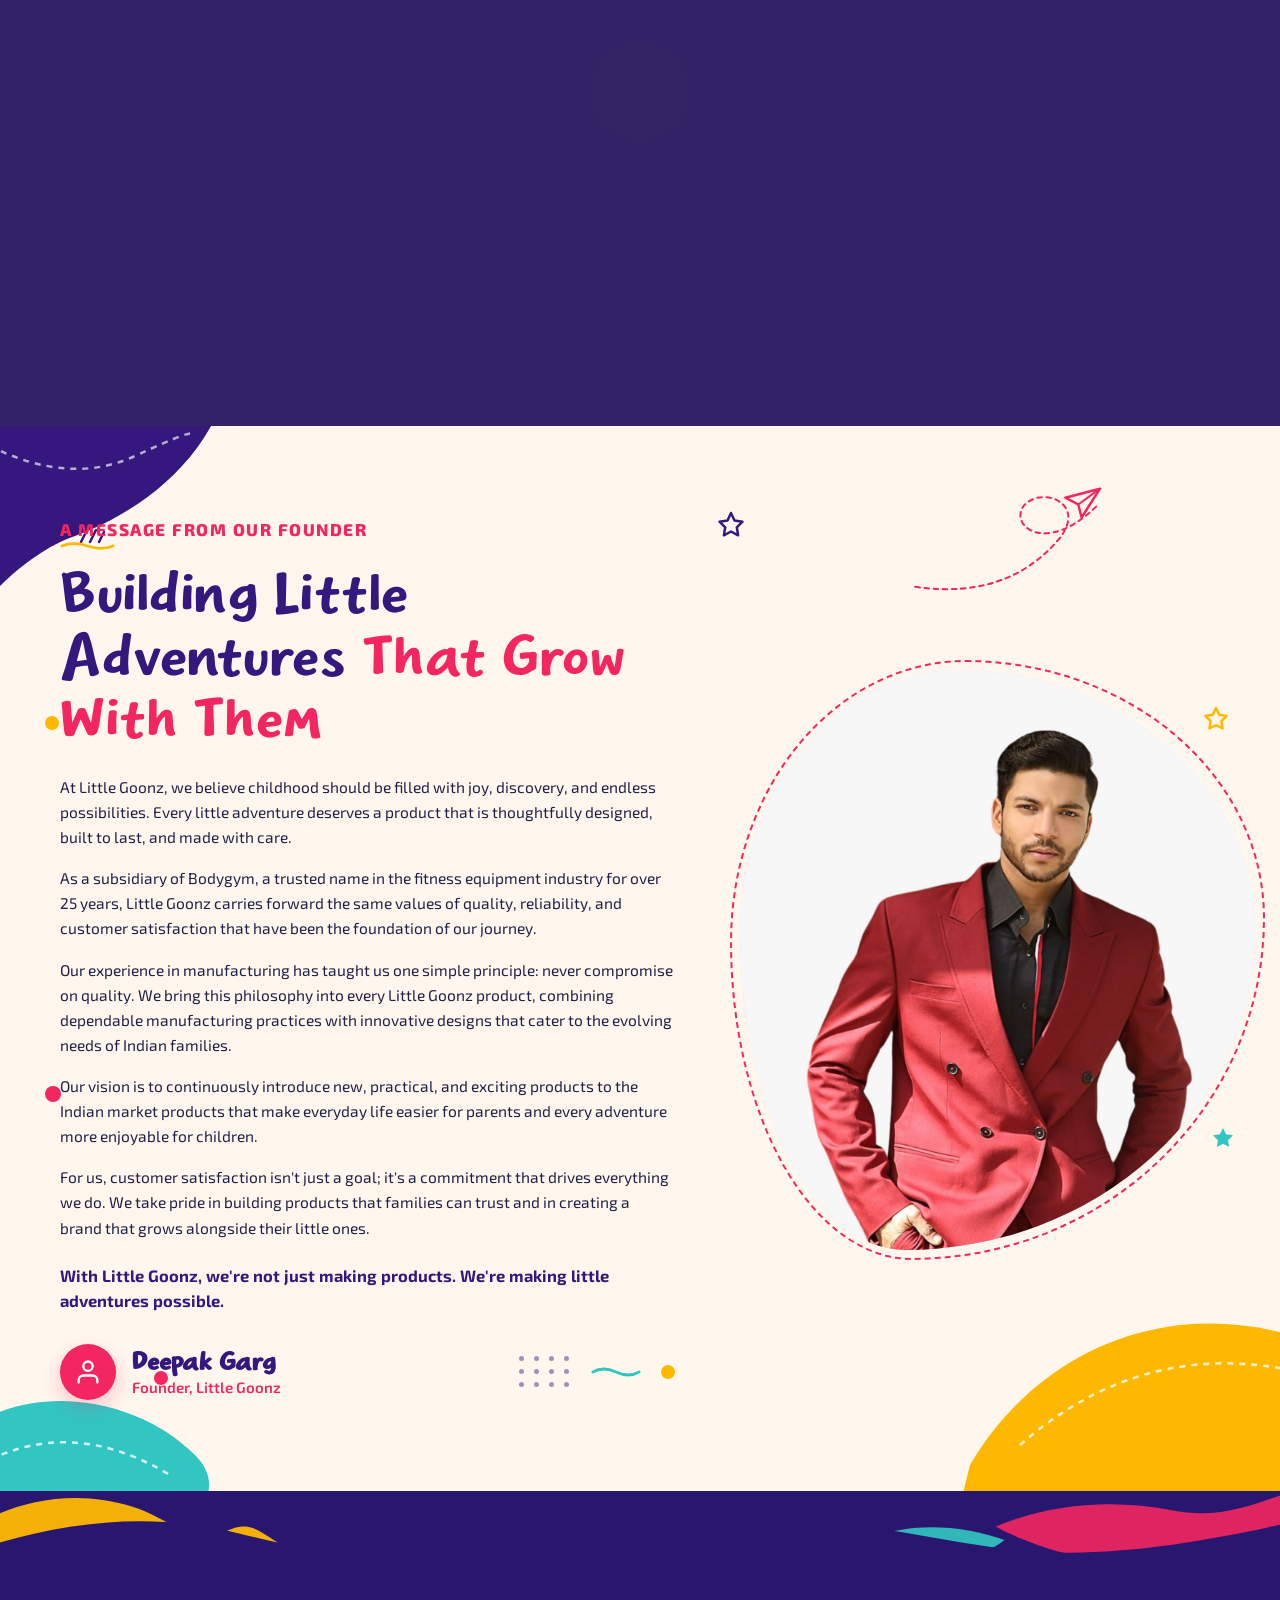
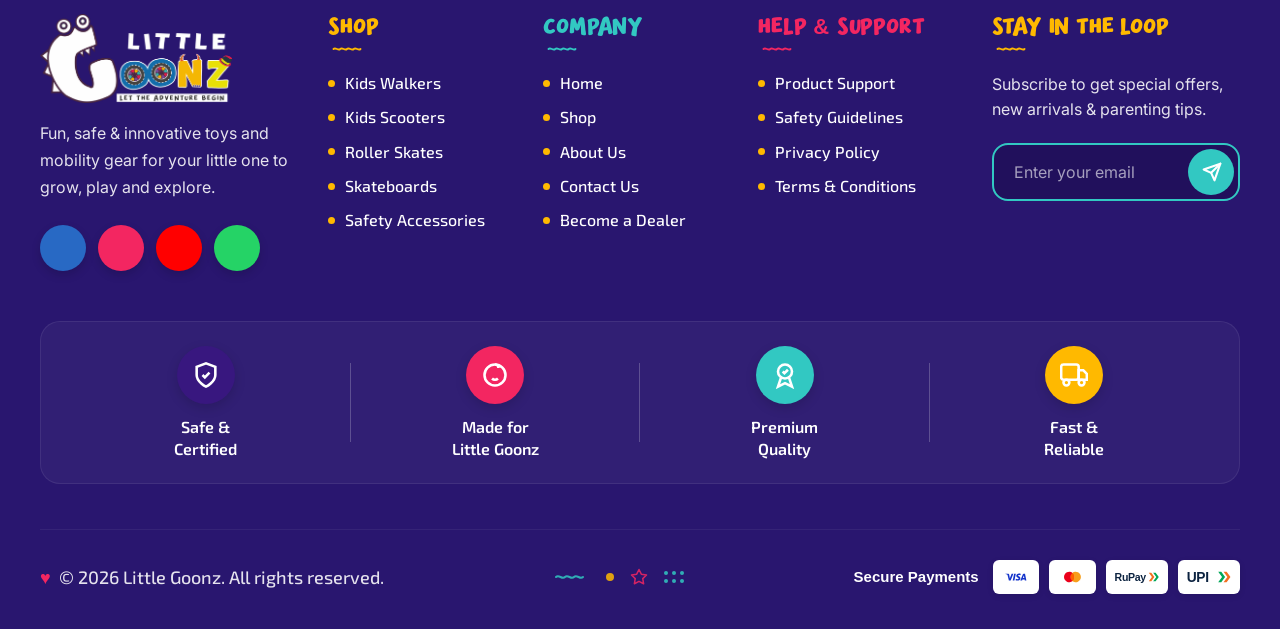
==== commit 5e66a780: "changess" ====
--- a/about.html
+++ b/about.html
@@ -749,8 +749,8 @@
                         <div class="topbar-contact">
                             <a href="tel:7290040518"><i class="fa-solid fa-phone"></i> Call Us:
                                 <strong>+91 7290040518</strong></a>
-                            <a href="mailto:info@littlegoonz.com"><i class="fa-solid fa-envelope"></i>
-                                info@littlegoonz.com</a>
+                            <a href="mailto:hello@littlegoonz.com"><i class="fa-solid fa-envelope"></i>
+                                hello@littlegoonz.com</a>
                         </div>
                         <img class="topbar-partner-logo" src="images/logo.png" alt="Bodygym">
                     </div>
@@ -816,7 +816,7 @@
                                 class="fa-solid fa-arrow-right"></i></a>
                         <div class="header-nav-social" aria-label="Social links">
                             <a href="#" aria-label="Facebook"><i class="fa-brands fa-facebook-f"></i></a>
-                            <a href="#" aria-label="Instagram"><i class="fa-brands fa-instagram"></i></a>
+                            <a href="https://www.instagram.com/littlegoonz.toys?rpxt=Ym1zbndhYWNpN3Zt" aria-label="Instagram"><i class="fa-brands fa-instagram"></i></a>
                             <a href="#" aria-label="YouTube"><i class="fa-brands fa-youtube"></i></a>
                         </div>
                         <div class="navbar-toggle"></div>
@@ -1805,7 +1805,7 @@
                             title="Facebook">
                             <i class="fa-brands fa-facebook-f"></i>
                         </a>
-                        <a href="#" class="lg-footer__social-btn lg-footer__social-ig" aria-label="Instagram"
+                        <a href="https://www.instagram.com/littlegoonz.toys?rpxt=Ym1zbndhYWNpN3Zt" class="lg-footer__social-btn lg-footer__social-ig" aria-label="Instagram"
                             title="Instagram">
                             <i class="fa-brands fa-instagram"></i>
                         </a>
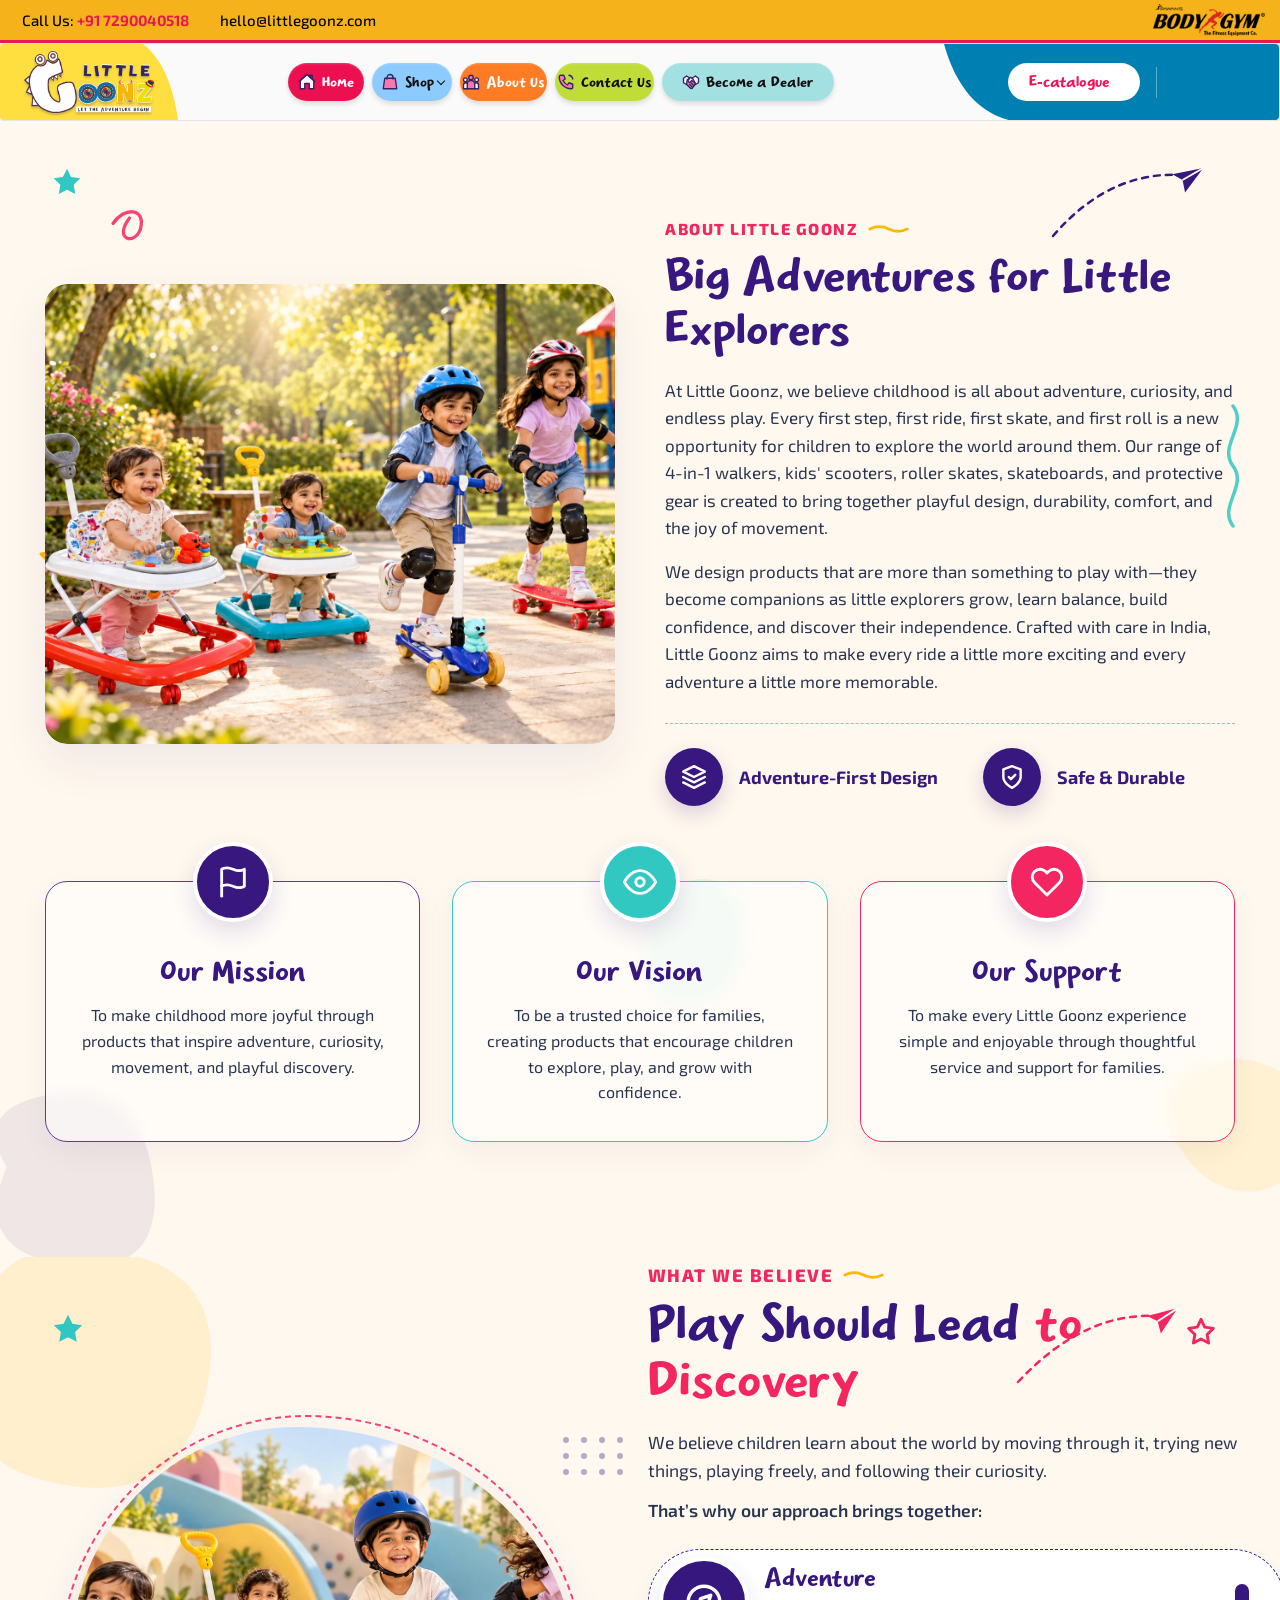
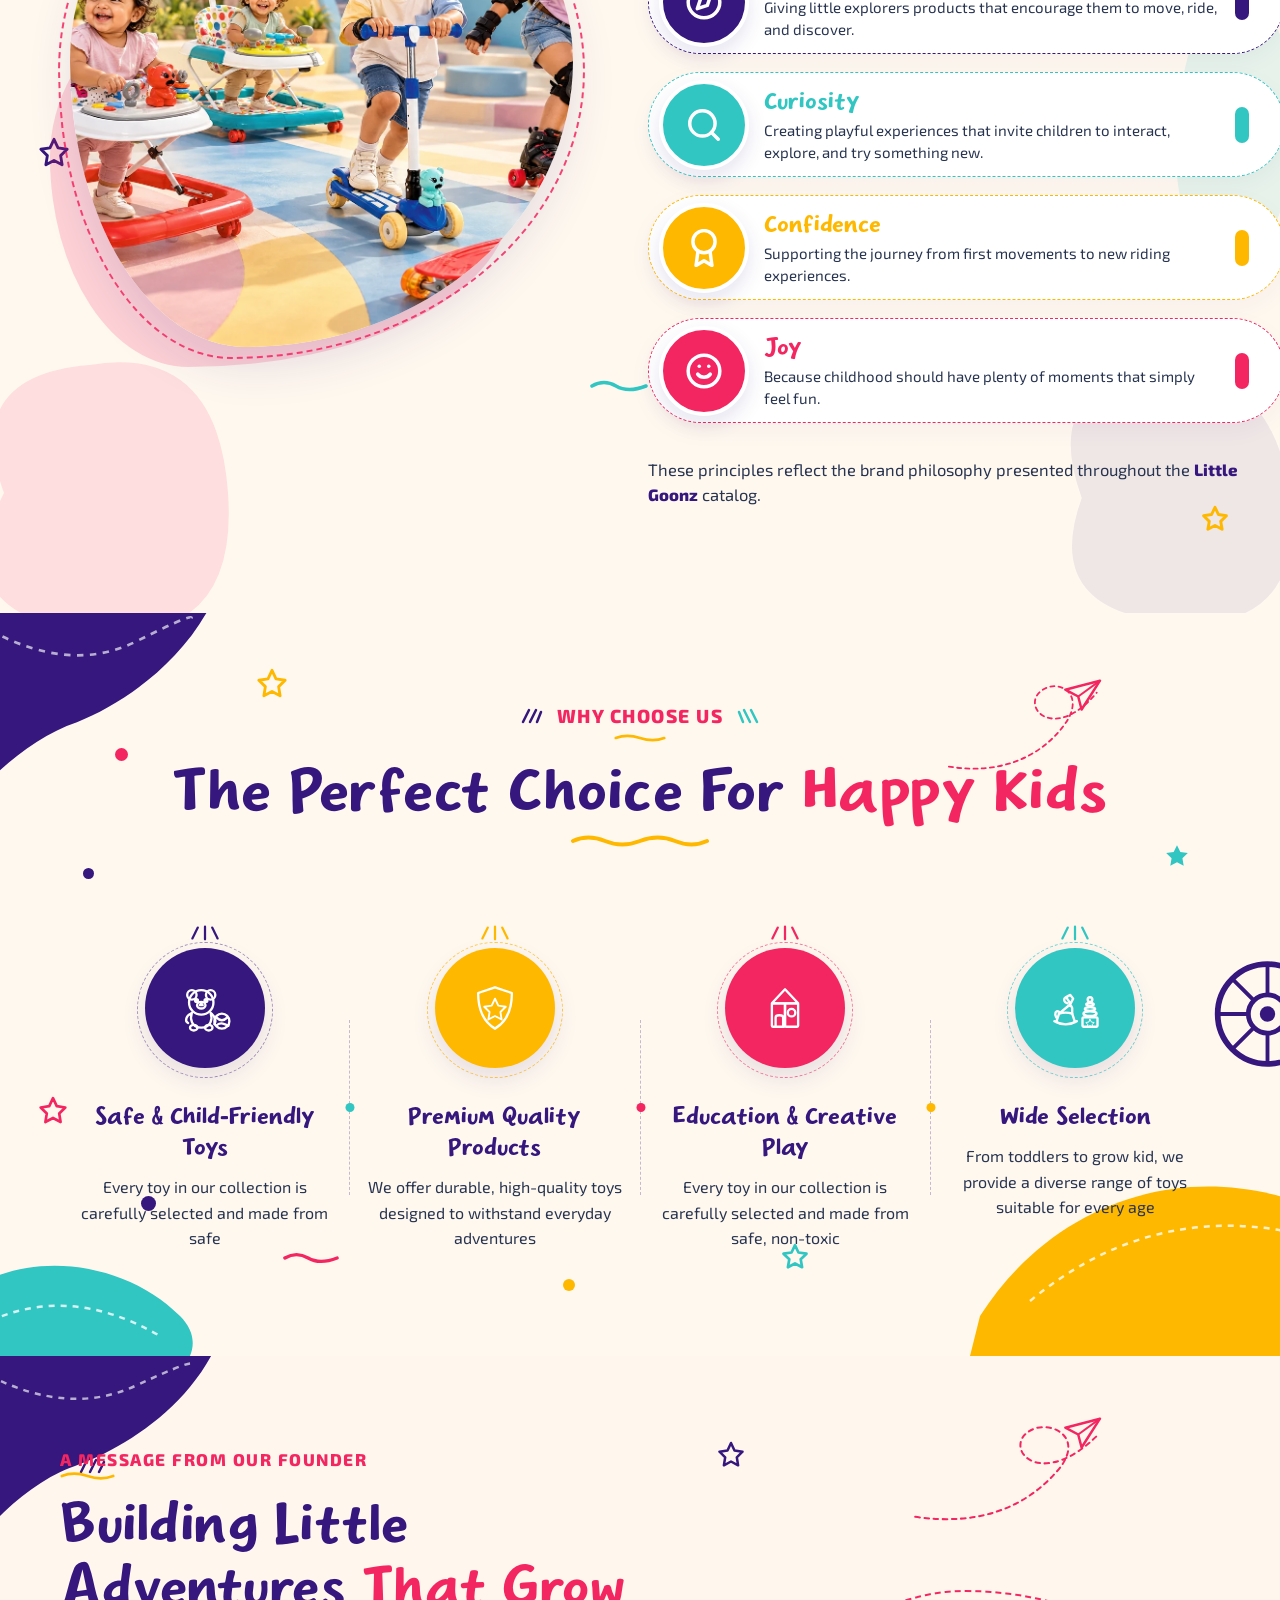
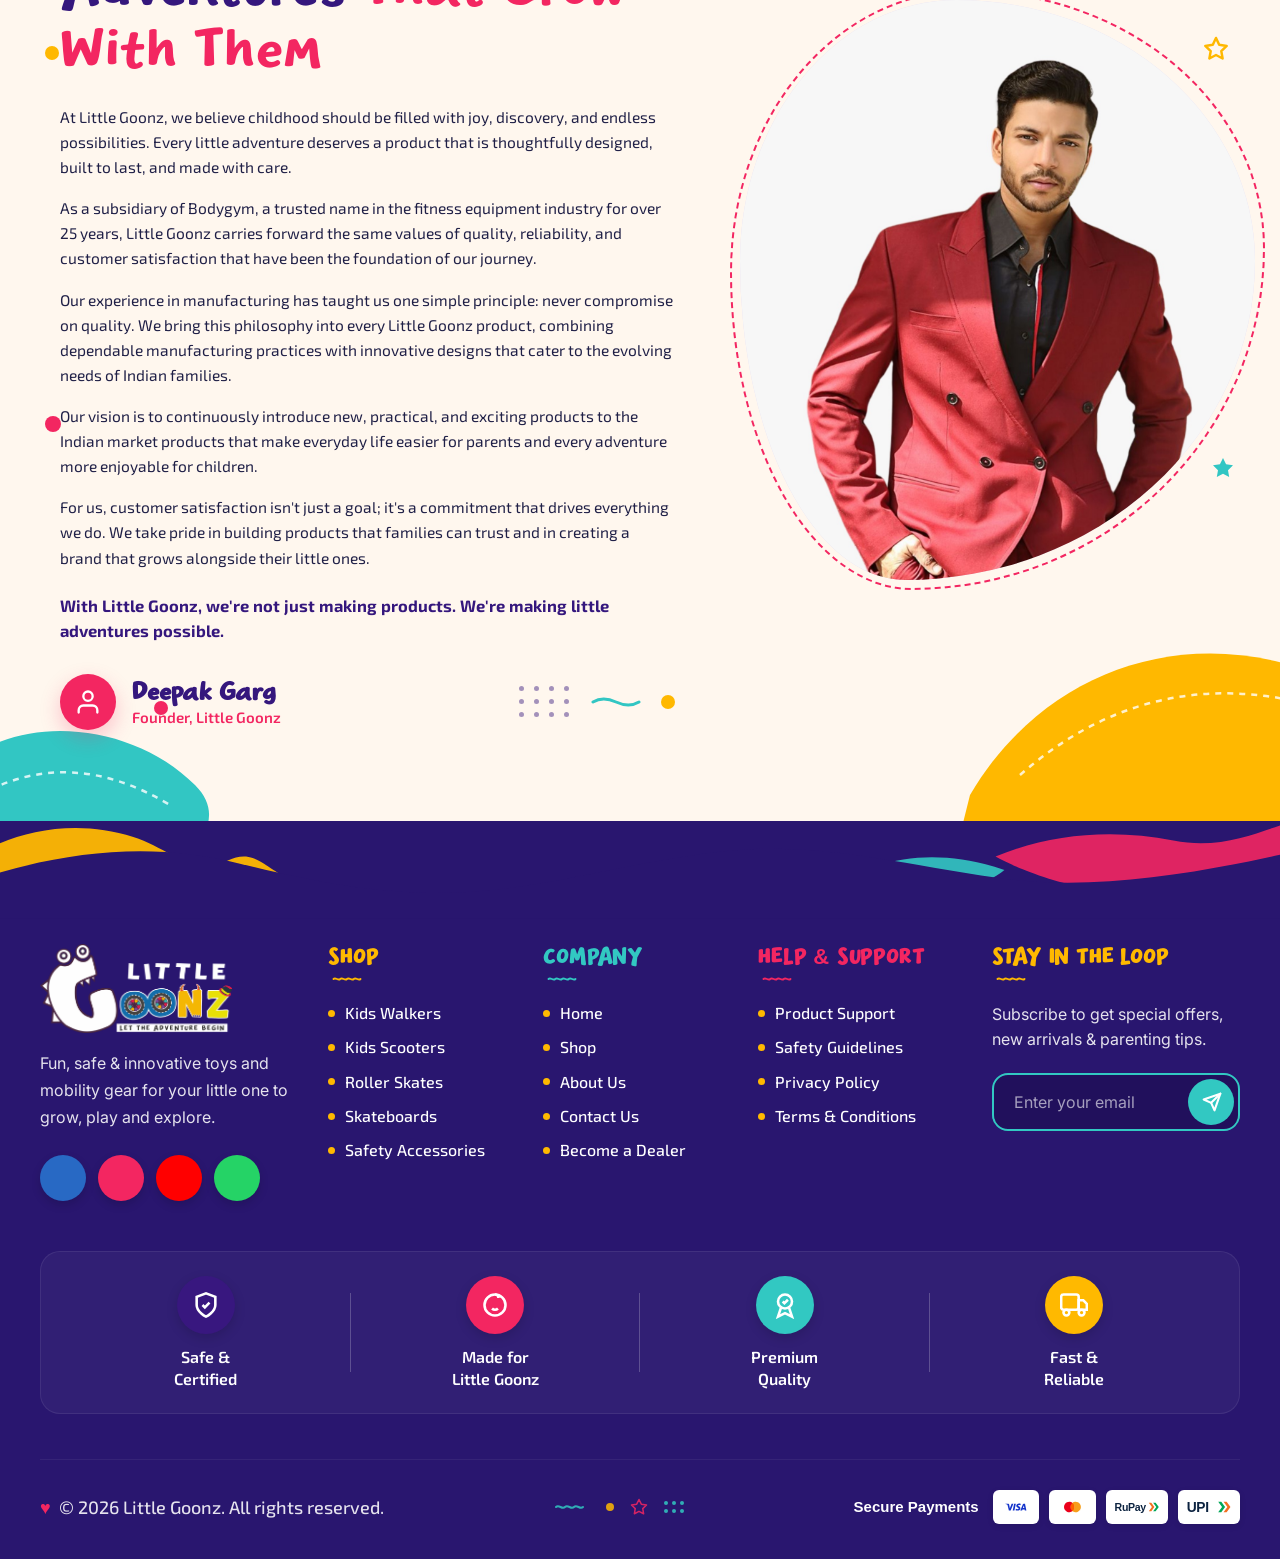
==== commit 23daf578: "changes" ====
--- a/about.html
+++ b/about.html
@@ -735,7 +735,7 @@
     <div class="preloader">
         <div class="loading-container">
             <div class="loading"></div>
-            <div id="loading-icon"><img src="images/loader.svg" alt=""></div>
+            <div id="loading-icon"><img src="images/logofav.png" alt=""></div>
         </div>
     </div>
     <!-- Preloader End -->
@@ -908,7 +908,7 @@
                         <path d="M 102,102 L 102,75" stroke="#F32661" stroke-width="4" stroke-linecap="round" />
                     </svg>
                     <figure class="lg-about__image-figure">
-                        <img src="images/about-us-image.jpg" alt="Little Goonz Children Playing"
+                        <img src="images/about.webp" alt="Little Goonz Children Playing"
                             class="lg-about__image">
                     </figure>
                 </div>
@@ -1102,7 +1102,7 @@
 
                 <!-- Organic Silhouette Main Image Wrapper -->
                 <div class="lg-philosophy__image-wrapper">
-                    <img src="images/heroabout.png" alt="Little Goonz Play and Discovery" class="lg-philosophy__image">
+                    <img src="images/about2.webp" alt="Little Goonz Play and Discovery" class="lg-philosophy__image">
                 </div>
             </div>
 
@@ -1533,41 +1533,10 @@
     <!-- Why Choose Us Section End -->
 
     <!-- Intro Video Section Start -->
-    <div class="intro-video dark-section">
-        <div class="container-fluid">
-            <div class="row">
-                <div class="col-lg-12">
-                    <!-- Intro Video Content Box Start -->
-                    <div class="intro-video-content-box">
-                        <!-- Video Start -->
-                        <div class="intro-video-bg-video">
-                            <!-- Selfhosted Video Start -->
-                            <!-- <video autoplay muted loop id="introvideo"><source src="images/toyworld-intro-video.mp4" type="video/mp4"></video> -->
-                            <video autoplay="" muted="" playsinline="" loop="" id="introvideo">
-                                <source src="media/toyworld-intro-video.mp4" type="video/mp4">
-                            </video>
-                            <!-- Selfhosted Video End -->
-
-                            <!-- Youtube Video Start -->
-                            <!-- <div id="youtubevideo" class="player" data-property="{videoURL:'OjTRVpgtcG4',containment:'.intro-video', showControls:false, autoPlay:true, loop:true, vol:0, mute:false, startAt:0,  stopAt:296, opacity:1, addRaster:true, quality:'large', optimizeDisplay:true}"></div> -->
-                            <!-- Youtube Video End -->
-                        </div>
-                        <!-- Video End -->
-
-                        <!-- Video Play Button Start -->
-                        <div class="video-play-button" data-cursor-text="Play">
-                            <a href="https://demo.awaikenthemes.com/assets/videos/toyworld-intro-video.mp4"
-                                class="popup-video">
-                                <span class="bg-effect"><i class="fa-solid fa-play"></i></span>
-                            </a>
-                        </div>
-                        <!-- Video Play Button End -->
-                    </div>
-                    <!-- Intro Video Content Box End -->
-                </div>
-            </div>
-        </div>
-    </div>
+   
+<!-- video section remove form here  -->
+
+
     <!-- Intro Video Section End -->
 
     <!-- A Message From Our Founder Section Start -->
--- a/css/custom.css
+++ b/css/custom.css
@@ -13980,4 +13980,35 @@
 	.lg-contact-section__submit-wrap {
 		grid-column: 1 / -1;
 	}
+}
+
+/* Shared header menu icons and the current Shop submenu page. */
+header.reference-navbar .header-menu-icon {
+	display: inline-block;
+	width: 18px;
+	height: 18px;
+	flex: 0 0 18px;
+	margin-right: 6px;
+	vertical-align: -3px;
+}
+
+header.reference-navbar #menu > li > .nav-link.has-menu-icon {
+	padding-inline: 10px !important;
+}
+
+header.reference-navbar #menu > li > ul .nav-link[aria-current="page"],
+header.reference-navbar .slicknav_nav ul li a.nav-link[aria-current="page"] {
+	background: #ffe9ee;
+	color: #342365;
+	box-shadow: inset 3px 0 0 #f32661;
+}
+
+@media (min-width: 1200px) and (max-width: 1330px) {
+	header.reference-navbar #menu > li > .nav-link.has-menu-icon {
+		padding-inline: 6px !important;
+	}
+
+	header.reference-navbar #menu > .submenu > .nav-link.has-menu-icon::after {
+		margin-left: 4px;
+	}
 }
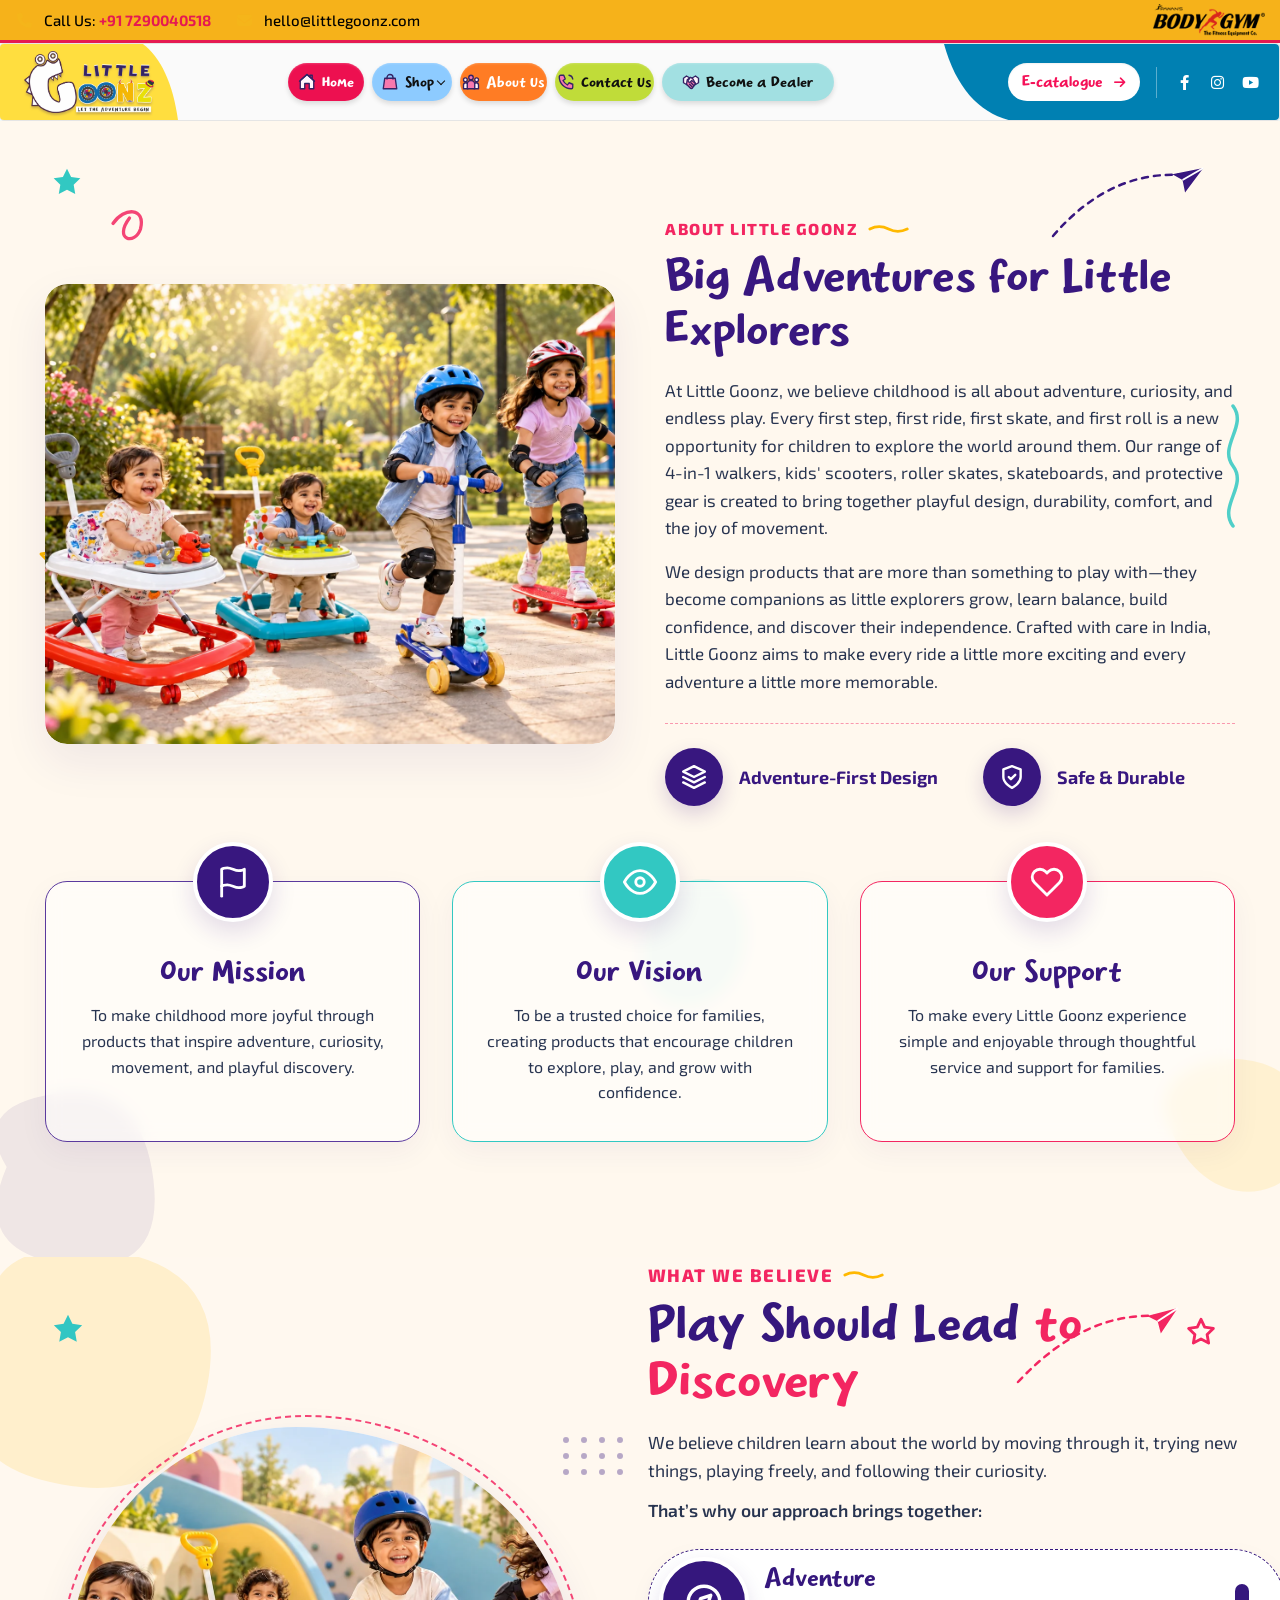
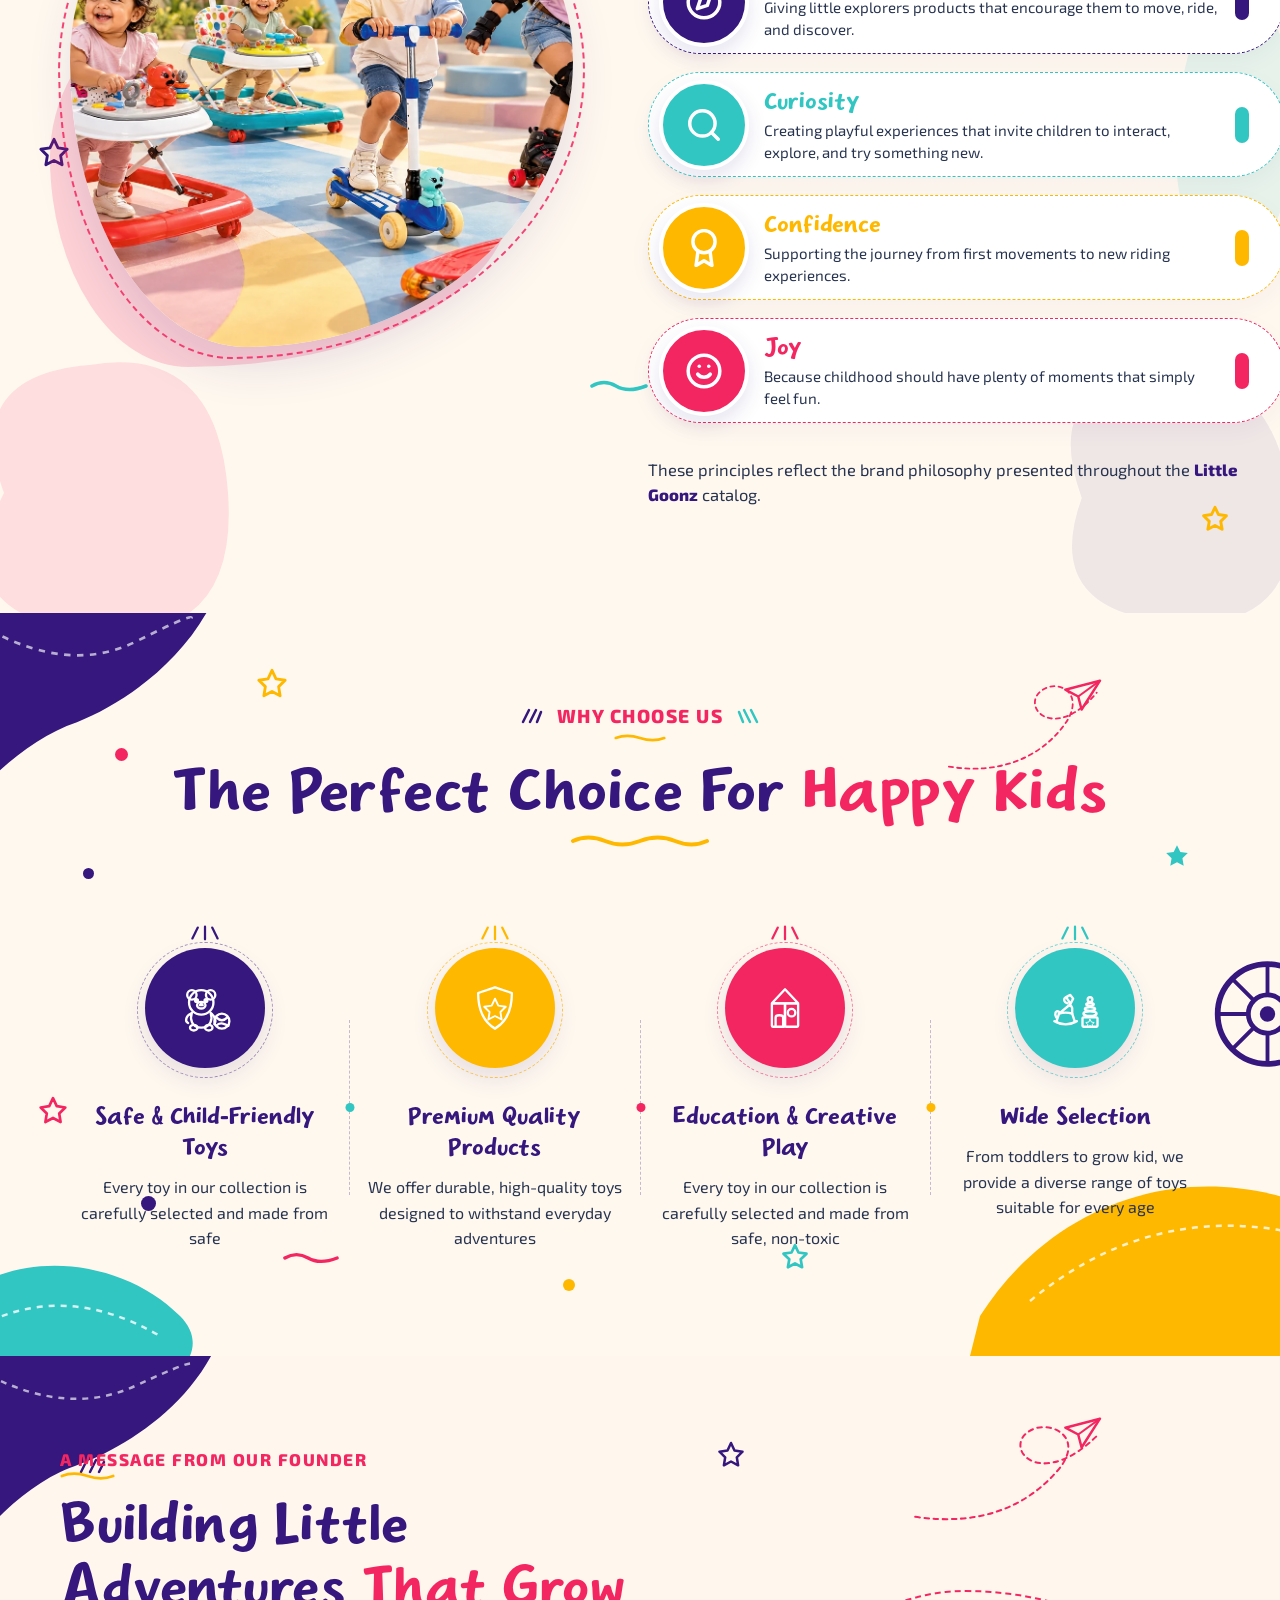
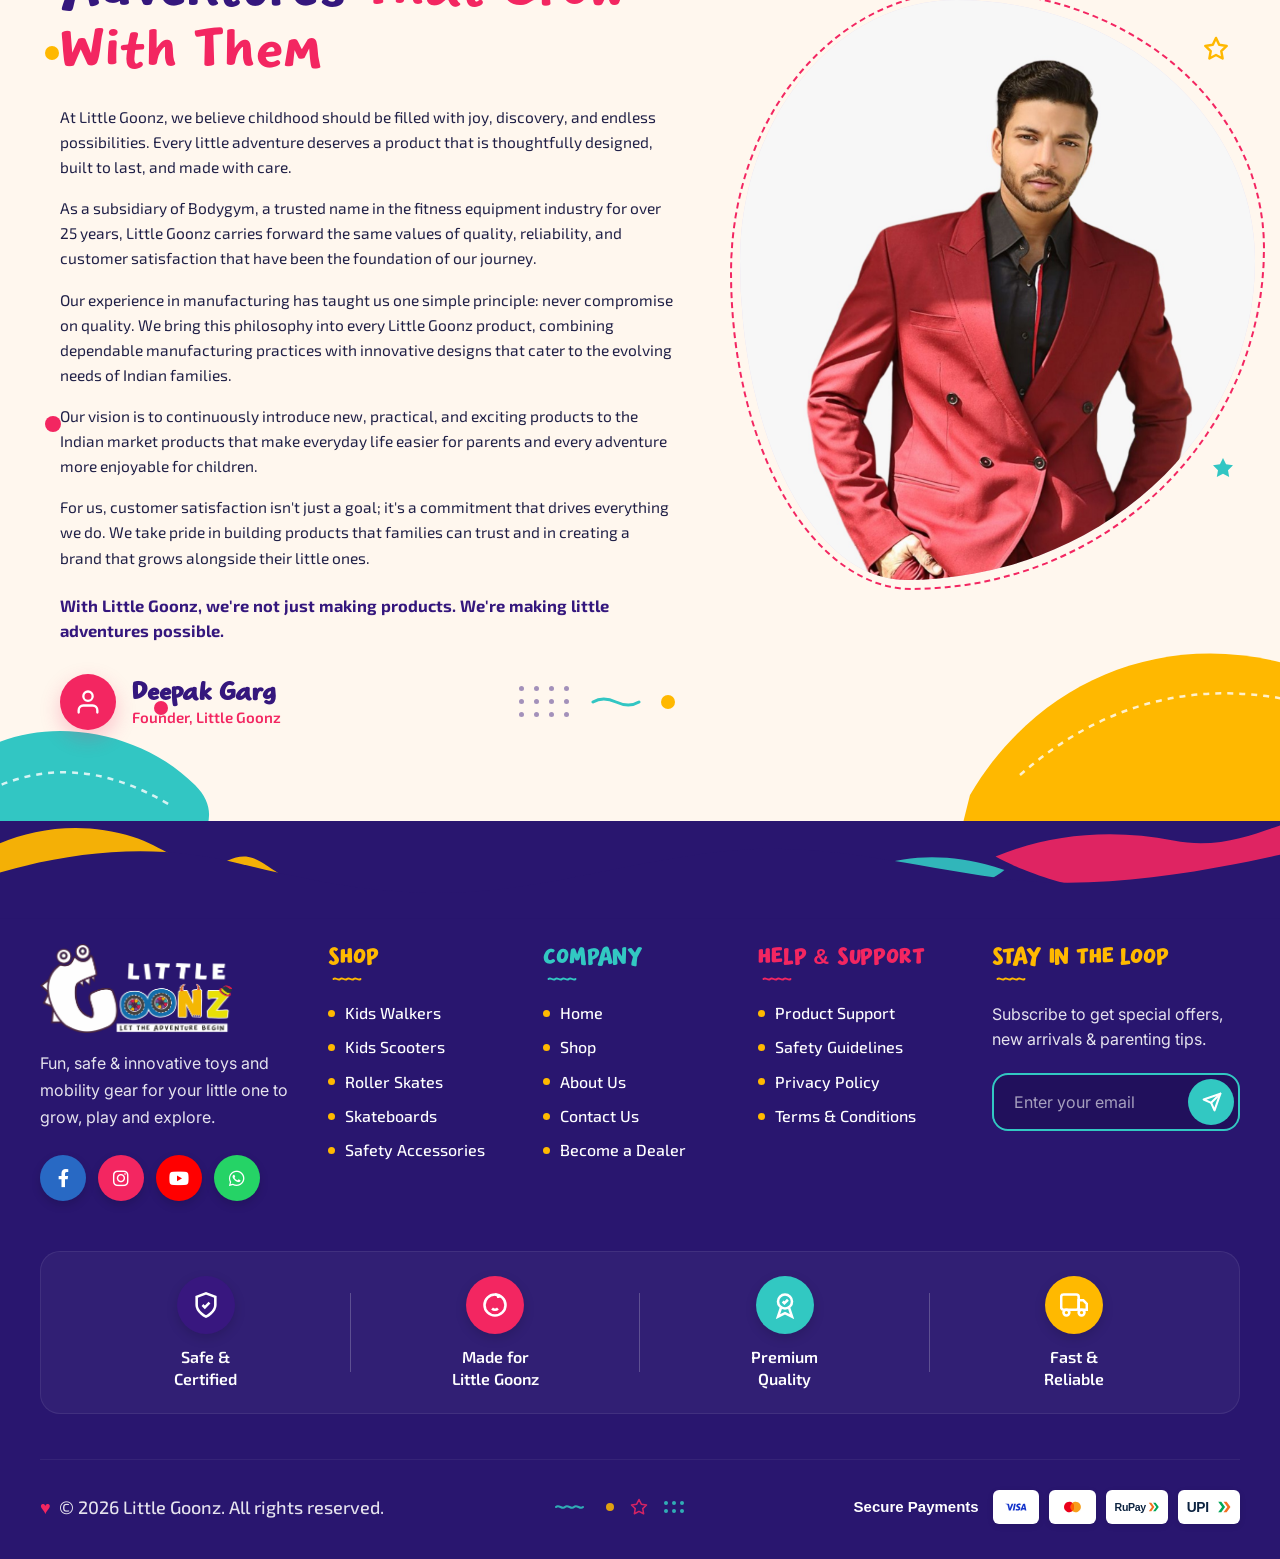
==== commit 1ec46bbb: "optimize" ====
--- a/about.html
+++ b/about.html
@@ -2,745 +2,56 @@
 <html lang="zxx">
 
 <head>
-    <!-- Meta -->
-    <meta charset="utf-8">
+
+    <meta charset="UTF-8">
     <meta http-equiv="X-UA-Compatible" content="IE=edge">
     <meta name="viewport" content="width=device-width, initial-scale=1.0, maximum-scale=1">
-    <meta name="description" content="">
+    <meta name="description" content="Learn about Little Goonz, our mission, our manufacturing experience and the products we create for little explorers.">
     <meta name="keywords" content="">
     <meta name="author" content="Awaiken">
-    <!-- Page Title -->
-    <title>Little Goonz</title>
-    <!-- Favicon Icon -->
+
+    <title>About Us | Little Goonz</title>
+
     <link rel="shortcut icon" type="image/x-icon" href="images/logofav.png">
-    <!-- Google Fonts Css-->
+    <link rel="dns-prefetch" href="https://fonts.googleapis.com">
+    <link rel="dns-prefetch" href="https://fonts.gstatic.com">
+    <link rel="preload" href="fonts/IT Pimo Demo.otf" as="font" type="font/otf" crossorigin>
+
     <link rel="preconnect" href="https://fonts.googleapis.com">
     <link rel="preconnect" href="https://fonts.gstatic.com" crossorigin="">
     <link
         href="https://fonts.googleapis.com/css2?family=Inter:ital,opsz,wght@0,14..32,100..900;1,14..32,100..900&amp;family=Mouse+Memoirs&amp;display=swap"
         rel="stylesheet">
-    <!-- Bootstrap Css -->
+
     <link href="css/bootstrap.min.css" rel="stylesheet" media="screen">
-    <!-- SlickNav Css -->
+
     <link href="css/slicknav.min.css" rel="stylesheet">
-    <!-- Swiper Css -->
+
     <link rel="stylesheet" href="css/swiper-bundle.min.css">
-    <!-- Font Awesome Icon Css-->
+
     <link href="css/all.min.css" rel="stylesheet" media="screen">
-    <!-- Animated Css -->
-    <link href="css/animate.css" rel="stylesheet">
-    <!-- Magnific Popup Core Css File -->
-    <link rel="stylesheet" href="css/magnific-popup.css">
-    <!-- Mouse Cursor Css File -->
-    <link rel="stylesheet" href="css/mousecursor.css">
-    <!-- Main Custom Css -->
-    <link href="css/custom.css" rel="stylesheet" media="screen">
-    <!-- Reference navbar styles: scoped to this header only. -->
-    <style>
-        .topbar.branded-topbar {
-            padding: 4px 0;
-        }
-
-        .branded-topbar .topbar-content-info {
-            min-height: 32px;
-            gap: 24px;
-        }
-
-        .branded-topbar .topbar-contact {
-            min-width: 0;
-            flex-wrap: wrap;
-            gap: 6px 24px;
-        }
-
-        .branded-topbar .topbar-contact a {
-            white-space: nowrap;
-        }
-
-        .branded-topbar .topbar-partner-logo {
-            display: block;
-            flex: 0 0 auto;
-            width: 112px;
-            height: 32px;
-            object-fit: contain;
-        }
-
-        @media (max-width: 767px) {
-            .branded-topbar .container {
-                padding-right: 16px;
-                padding-left: 16px;
-            }
-
-            .branded-topbar .topbar-content-info {
-                justify-content: space-between;
-                gap: 12px;
-            }
-
-            .branded-topbar .topbar-contact {
-                flex-direction: column;
-                align-items: flex-start;
-                gap: 3px;
-            }
-
-            .branded-topbar .topbar-contact a {
-                font-size: 13px !important;
-                line-height: 1.3;
-            }
-
-            .branded-topbar .topbar-contact a:nth-child(2) {
-                display: inline-block;
-            }
-
-            .branded-topbar .topbar-partner-logo {
-                width: 92px;
-                height: 28px;
-            }
-        }
-
-        header.reference-navbar {
-            background: #fafafa;
-            border-radius: 4px;
-        }
-
-        header.reference-navbar .header-sticky {
-            isolation: isolate;
-            background: #fafafa;
-            background-image: none;
-            border-radius: 4px;
-            box-shadow: inset 0 0 0 1px #e5e5e5;
-        }
-
-        header.reference-navbar .header-sticky::before {
-            content: '';
-            position: absolute;
-            top: 1px;
-            left: 0;
-            width: clamp(198px, 20.372vw, 274px);
-            height: 76px;
-            border-radius: 4px 0 0 4px;
-            background: url("data:image/svg+xml,%3Csvg xmlns='http://www.w3.org/2000/svg' viewBox='0 0 274 76' preserveAspectRatio='none'%3E%3Cpath d='M0 0H220C247 13 266 39 274 76H0Z' fill='%23ffde3f'/%3E%3C/svg%3E") center / 100% 100% no-repeat;
-            pointer-events: none;
-            z-index: -1;
-        }
-
-        header.reference-navbar .navbar {
-            max-width: none;
-            min-height: 78px;
-            margin: 0;
-            padding: 0 24px 0 0;
-            gap: 21px;
-            flex-wrap: nowrap;
-        }
-
-        header.reference-navbar .header-action-box {
-            position: relative;
-            flex: 0 0 clamp(198px, 20.372vw, 274px);
-            width: auto;
-            max-width: none;
-            margin: 0;
-            padding: 0;
-        }
-
-        header.reference-navbar .navbar-brand {
-            position: relative;
-            width: 130px;
-            margin: 0 0 0 clamp(26px, 4.46vw, 60px);
-            padding: 0;
-        }
-
-        header.reference-navbar .navbar-brand img {
-            display: block;
-            width: 130px;
-            height: 62px;
-            max-width: none;
-            object-fit: contain;
-            filter: drop-shadow(0 2px 1px rgba(52, 35, 101, .25));
-        }
-
-        /* Give the existing logo's white LITTLE lettering the reference's purple ink. */
-        header.reference-navbar .navbar-brand::before {
-            content: '';
-            position: absolute;
-            inset: 0;
-            background: #342365;
-            -webkit-mask: url('images/companyslide1.png') center / contain no-repeat;
-            mask: url('images/companyslide1.png') center / contain no-repeat;
-            clip-path: inset(18% 0 58% 42%);
-            pointer-events: none;
-            z-index: 1;
-        }
-
-        header.reference-navbar .header-logo-spark {
-            position: absolute;
-            top: 1px;
-            left: calc(clamp(26px, 4.46vw, 60px) + 138px);
-            width: 21px;
-            height: 28px;
-            pointer-events: none;
-        }
-
-        header.reference-navbar .main-menu {
-            flex: 1 1 auto;
-            align-self: stretch;
-            min-width: 0;
-            width: auto;
-            gap: 12px;
-            border: 0;
-            padding: 0;
-            background: transparent;
-        }
-
-        header.reference-navbar .navbar-collapse {
-            flex: 0 0 auto;
-            width: auto;
-            max-width: none;
-            margin: 0;
-            padding: 0;
-        }
-
-        header.reference-navbar .nav-menu-wrapper {
-            flex: 0 0 auto;
-            margin: 0;
-        }
-
-        header.reference-navbar #menu {
-            gap: 10px;
-            margin: 0;
-            padding: 0;
-            flex-wrap: nowrap;
-        }
-
-        header.reference-navbar #menu>li {
-            --menu-pill: #ed1050;
-            --menu-ink: #fff;
-            --menu-width: 85px;
-            margin: 0;
-            padding: 0;
-        }
-
-        header.reference-navbar #menu>li:nth-child(2) {
-            --menu-pill: #8dcbff;
-            --menu-ink: #101010;
-            --menu-width: 89px;
-        }
-
-        header.reference-navbar #menu>li:nth-child(3) {
-            --menu-pill: #ff7c24;
-            --menu-width: 96px;
-        }
-
-        header.reference-navbar #menu>li:nth-child(4) {
-            --menu-pill: #c0dc39;
-            --menu-ink: #101010;
-            --menu-width: 108px;
-        }
-
-        header.reference-navbar #menu>li:nth-child(5) {
-            --menu-pill: #a2e0e2;
-            --menu-ink: #101010;
-            --menu-width: 98px;
-        }
-
-        header.reference-navbar #menu>li:nth-child(6) {
-            --menu-pill: #c797f7;
-            --menu-ink: #101010;
-            --menu-width: 152px;
-        }
-
-        header.reference-navbar #menu>li>.nav-link {
-            display: inline-flex;
-            align-items: center;
-            justify-content: center;
-            min-width: 0;
-            width: var(--menu-width);
-            min-height: 38px;
-            padding: 0 14px !important;
-            border: 0;
-            border-radius: 999px;
-            background: var(--menu-pill);
-            color: var(--menu-ink);
-            font-family: var(--accent-font);
-            font-size: 16px;
-            font-weight: 400;
-            line-height: 1;
-            letter-spacing: 0;
-            text-transform: none;
-            white-space: nowrap;
-            box-shadow: 0 3px 5px rgba(0, 0, 0, .12), inset 0 1px 2px rgba(255, 255, 255, .18);
-            transition: transform .2s ease, box-shadow .2s ease, filter .2s ease;
-        }
-
-        header.reference-navbar #menu>li>.nav-link[href="become-a-dealer.html"] {
-            width: max-content;
-            min-width: 152px;
-            padding: 0 20px !important;
-        }
-
-        header.reference-navbar .nav-link::before {
-            content: none;
-        }
-
-        header.reference-navbar #menu>.submenu>.nav-link::after {
-            content: '';
-            width: 6px;
-            height: 6px;
-            margin: -3px 0 0 8px;
-            border-right: 1.5px solid currentColor;
-            border-bottom: 1.5px solid currentColor;
-            transform: rotate(45deg);
-        }
-
-        header.reference-navbar #menu>li>.nav-link:hover,
-        header.reference-navbar #menu>li>.nav-link:focus-visible {
-            color: var(--menu-ink);
-            transform: translateY(-1px);
-            filter: brightness(1.03);
-            box-shadow: 0 4px 7px rgba(0, 0, 0, .16);
-        }
-
-        header.reference-navbar a:focus-visible {
-            outline: 2px solid #342365;
-            outline-offset: 3px;
-        }
-
-        header.reference-navbar #menu>li>ul {
-            top: calc(100% + 9px);
-            border: 1px solid #e5e5e5;
-            padding: 7px 0;
-        }
-
-        /* The invisible bridge keeps the dropdown open while crossing the gap. */
-        header.reference-navbar #menu>li>ul::before {
-            content: '';
-            position: absolute;
-            top: -10px;
-            left: 0;
-            width: 100%;
-            height: 10px;
-        }
-
-        header.reference-navbar #menu li:focus-within>ul {
-            visibility: visible;
-            opacity: 1;
-            transform: scale(1);
-        }
-
-        header.reference-navbar #menu ul .nav-link {
-            font-size: 17px;
-            line-height: 1.3;
-            letter-spacing: 0;
-            text-transform: none;
-        }
-
-        header.reference-navbar .header-nav-tools {
-            position: relative;
-            display: flex;
-            align-items: center;
-            justify-content: flex-end;
-            flex: 0 0 350px;
-            align-self: stretch;
-            gap: 10px;
-            margin-left: auto;
-        }
-
-        header.reference-navbar .header-nav-tools::before {
-            content: '';
-            position: absolute;
-            top: 1px;
-            bottom: 1px;
-            left: -52px;
-            right: -23px;
-            border-radius: 0 4px 4px 0;
-            background: url("data:image/svg+xml,%3Csvg xmlns='http://www.w3.org/2000/svg' viewBox='0 0 426 76' preserveAspectRatio='none'%3E%3Cpath d='M0 0H426V76H82C44 68 15 43 0 0Z' fill='%230080b2'/%3E%3C/svg%3E") center / 100% 100% no-repeat;
-            pointer-events: none;
-            z-index: -1;
-        }
-
-        header.reference-navbar .header-plane-doodle {
-            flex: 0 0 86px;
-            width: 86px;
-            height: 54px;
-            pointer-events: none;
-        }
-
-        header.reference-navbar .header-shop-cta {
-            justify-content: center;
-            width: 132px;
-            min-height: 38px;
-            gap: 9px;
-            padding: 0 14px;
-            border-radius: 999px;
-            background: #fff;
-            color: #f51158;
-            font-family: var(--accent-font);
-            font-size: 16px;
-            font-weight: 400;
-            line-height: 1;
-            letter-spacing: 0;
-            white-space: nowrap;
-            box-shadow: inset 0 1px 2px rgba(0, 0, 0, .06);
-        }
-
-        header.reference-navbar .header-shop-cta i {
-            font-size: 13px;
-        }
-
-        header.reference-navbar .header-shop-cta:hover,
-        header.reference-navbar .header-shop-cta:focus-visible {
-            color: #f51158;
-            background: #fff;
-            transform: translateY(-1px);
-            box-shadow: 0 3px 6px rgba(0, 0, 0, .12);
-        }
-
-        header.reference-navbar .header-nav-social {
-            display: flex;
-            align-items: center;
-            justify-content: space-between;
-            flex: 0 0 104px;
-            height: 31px;
-            margin-left: 6px;
-            padding-left: 17px;
-            border-left: 1px solid rgba(255, 255, 255, .36);
-        }
-
-        header.reference-navbar .header-nav-social a {
-            display: inline-flex;
-            align-items: center;
-            justify-content: center;
-            width: 20px;
-            min-height: 31px;
-            color: #fff;
-            font-size: 15px;
-            line-height: 1;
-            transition: transform .2s ease;
-        }
-
-        header.reference-navbar .header-nav-social a:hover {
-            transform: translateY(-1px);
-        }
-
-        @media (min-width: 1200px) {
-            header.reference-navbar .navbar-collapse {
-                display: flex !important;
-                position: static;
-                flex: 1 1 auto;
-                min-width: 0;
-                justify-content: center;
-                /* Balance the logo gap and the blue panel's curved leading edge. */
-                padding-right: 61px;
-                transform: none;
-            }
-
-            header.reference-navbar .responsive-menu,
-            header.reference-navbar .navbar-toggle {
-                display: none;
-            }
-        }
-
-        @media (min-width: 1200px) and (max-width: 1459px) {
-            header.reference-navbar .header-nav-tools {
-                flex-basis: 264px;
-            }
-
-            header.reference-navbar .header-plane-doodle {
-                display: none;
-            }
-        }
-
-        @media (min-width: 1200px) and (max-width: 1330px) {
-            header.reference-navbar .navbar {
-                gap: 16px;
-                padding-right: 20px;
-            }
-
-            header.reference-navbar .navbar-collapse {
-                padding-right: 56px;
-            }
-
-            header.reference-navbar .header-action-box,
-            header.reference-navbar .header-sticky::before {
-                width: 178px;
-            }
-
-            header.reference-navbar .header-action-box {
-                flex-basis: 178px;
-            }
-
-            header.reference-navbar .navbar-brand {
-                margin-left: 24px;
-            }
-
-            header.reference-navbar .header-logo-spark {
-                display: none;
-            }
-
-            header.reference-navbar #menu {
-                gap: 8px;
-            }
-
-            header.reference-navbar #menu>li>.nav-link {
-                width: calc(var(--menu-width) - 9px);
-                font-size: 15px;
-                padding: 0 10px !important;
-            }
-
-            header.reference-navbar .header-nav-tools {
-                flex-basis: 264px;
-            }
-
-            header.reference-navbar .header-nav-tools::before {
-                right: -19px;
-            }
-
-            header.reference-navbar .header-plane-doodle {
-                display: none;
-            }
-        }
-
-        @media (max-width: 1199px) {
-            header.reference-navbar .navbar {
-                padding: 0 20px;
-                gap: 16px;
-            }
-
-            header.reference-navbar .header-sticky::before {
-                width: 210px;
-            }
-
-            header.reference-navbar .header-action-box {
-                flex: 0 0 auto;
-            }
-
-            header.reference-navbar .navbar-brand {
-                margin-left: 4px;
-            }
-
-            header.reference-navbar .header-logo-spark {
-                left: 142px;
-            }
-
-            header.reference-navbar .main-menu {
-                justify-content: flex-end;
-            }
-
-            header.reference-navbar .navbar-collapse {
-                display: none !important;
-            }
-
-            header.reference-navbar .header-nav-tools {
-                flex: 0 0 auto;
-                min-height: 78px;
-            }
-
-            header.reference-navbar .header-nav-tools::before {
-                left: -70px;
-                right: -19px;
-            }
-
-            header.reference-navbar .header-plane-doodle {
-                display: none;
-            }
-
-            header.reference-navbar .navbar-toggle {
-                display: block;
-                margin-left: 2px;
-            }
-
-            header.reference-navbar .slicknav_btn {
-                width: 38px;
-                height: 38px;
-                border-radius: 50%;
-                background: rgba(255, 255, 255, .15);
-            }
-
-            header.reference-navbar .slicknav_icon {
-                width: 22px;
-                height: 17px;
-                margin: 0;
-            }
-
-            header.reference-navbar .responsive-menu {
-                display: block;
-            }
-
-            header.reference-navbar .slicknav_menu {
-                position: absolute;
-                width: 100%;
-                background: transparent;
-                padding: 0;
-            }
-
-            header.reference-navbar .slicknav_nav {
-                max-height: calc(100vh - 140px);
-                max-height: calc(100dvh - 140px);
-                overflow-y: auto;
-                margin: 0;
-                padding: 8px 16px 16px;
-                border: 1px solid #e5e5e5;
-                border-top: 0;
-                background: #fafafa;
-                box-shadow: 0 8px 12px rgba(0, 0, 0, .1);
-            }
-
-            header.reference-navbar .slicknav_nav>li {
-                margin: 8px 0 0;
-            }
-
-            header.reference-navbar .slicknav_nav>li>a {
-                min-height: 44px;
-                margin: 0;
-                padding: 12px 18px;
-                border-radius: 24px !important;
-                background: #ed1050;
-                color: #fff;
-                font-family: var(--accent-font);
-                font-size: 18px;
-                line-height: 20px;
-                text-transform: none;
-                box-shadow: 0 2px 4px rgba(0, 0, 0, .1);
-            }
-
-            header.reference-navbar .slicknav_nav>li:nth-child(2)>a {
-                background: #8dcbff;
-                color: #101010;
-            }
-
-            header.reference-navbar .slicknav_nav>li:nth-child(3)>a {
-                background: #ff7c24;
-            }
-
-            header.reference-navbar .slicknav_nav>li:nth-child(4)>a {
-                background: #c0dc39;
-                color: #101010;
-            }
-
-            header.reference-navbar .slicknav_nav>li:nth-child(5)>a {
-                background: #a2e0e2;
-                color: #101010;
-            }
-
-            header.reference-navbar .slicknav_nav>li:nth-child(6)>a {
-                background: #c797f7;
-                color: #101010;
-            }
-
-            header.reference-navbar .slicknav_nav .slicknav_row>a {
-                color: inherit;
-                font-size: inherit;
-                padding: 0;
-                line-height: inherit;
-                text-transform: none;
-            }
-
-            header.reference-navbar .slicknav_arrow::after {
-                color: #101010;
-            }
-
-            header.reference-navbar .slicknav_nav ul {
-                margin: 6px 0 0;
-            }
-
-            header.reference-navbar .slicknav_nav ul li a {
-                padding: 10px 24px;
-                color: #342365;
-                font-family: var(--accent-font);
-                font-size: 17px;
-                text-transform: none;
-            }
-
-            header.reference-navbar .slicknav_nav ul li a:hover {
-                background: #f0f0f0;
-            }
-        }
-
-        @media (max-width: 599px) {
-            header.reference-navbar .navbar {
-                padding: 0 12px;
-                gap: 10px;
-            }
-
-            header.reference-navbar .header-sticky::before {
-                width: 164px;
-            }
-
-            header.reference-navbar .navbar-brand {
-                width: 112px;
-                margin-left: 0;
-            }
-
-            header.reference-navbar .navbar-brand img {
-                width: 112px;
-                height: 62px;
-            }
-
-            header.reference-navbar .header-logo-spark {
-                display: none;
-            }
-
-            header.reference-navbar .header-nav-tools {
-                gap: 8px;
-            }
-
-            header.reference-navbar .header-nav-tools::before {
-                left: -10px;
-                right: -11px;
-            }
-
-            header.reference-navbar .header-shop-cta {
-                width: 122px;
-                min-height: 38px;
-                padding: 0 10px;
-                font-size: 15px;
-            }
-
-            header.reference-navbar .header-nav-social {
-                position: absolute;
-                display: none;
-                top: 78px;
-                right: -11px;
-                width: 104px;
-                height: 38px;
-                margin: 0;
-                padding: 0 12px;
-                border: 0;
-                border-radius: 0 0 0 16px;
-                background: #0080b2;
-            }
-
-            header.reference-navbar .header-nav-social a {
-                min-height: 38px;
-            }
-
-            header.reference-navbar:has(.slicknav_open) .header-nav-social {
-                display: flex;
-                z-index: 1;
-            }
-
-            header.reference-navbar .slicknav_nav {
-                padding-top: 38px;
-            }
-        }
-
-        @media (prefers-reduced-motion: reduce) {
-            header.reference-navbar a {
-                transition: none !important;
-            }
-        }
-    </style>
+
+    <link href="css/animate.min.css" rel="stylesheet">
+
+    <link rel="stylesheet" href="css/magnific-popup.min.css">
+
+    <link rel="stylesheet" href="css/mousecursor.min.css">
+
+    <link rel="stylesheet" href="https://fonts.googleapis.com/css2?family=Exo+2:ital,wght@0,100..900;1,100..900&amp;display=swap">
+    <link href="css/custom.min.css" rel="stylesheet" media="screen">
+
+    <link rel="stylesheet" href="css/common.min.css">
 </head>
 
 <body>
 
-    <!-- Preloader Start -->
     <div class="preloader">
         <div class="loading-container">
             <div class="loading"></div>
-            <div id="loading-icon"><img src="images/logofav.png" alt=""></div>
+            <div id="loading-icon"><img src="images/logofav.png" alt="" decoding="async"></div>
         </div>
     </div>
-    <!-- Preloader End -->
-
-    <!-- Topbar Section Start -->
+
     <div class="topbar new-top branded-topbar">
         <div class="container">
             <div class="row align-items-center">
@@ -752,31 +63,28 @@
                             <a href="mailto:hello@littlegoonz.com"><i class="fa-solid fa-envelope"></i>
                                 hello@littlegoonz.com</a>
                         </div>
-                        <img class="topbar-partner-logo" src="images/logo.png" alt="Bodygym">
+                        <img class="topbar-partner-logo" src="images/logo.png" alt="Bodygym" width="280" height="79" decoding="async" fetchpriority="high">
                     </div>
                 </div>
             </div>
         </div>
     </div>
-    <!-- Topbar Section End -->
-
-    <!-- Header Start -->
+
     <header class="main-header reference-navbar">
         <div class="header-sticky">
             <nav class="navbar navbar-expand-lg">
                 <div class="header-action-box">
-                    <!-- Logo Start -->
+
                     <a class="navbar-brand" href="./">
-                        <img src="images/companyslide1.png" alt="Logo">
+                        <img src="images/companyslide1.png" alt="Logo" width="3158" height="1483" decoding="async">
                     </a>
-                    <!-- Logo End -->
+
                     <svg class="header-logo-spark" viewBox="0 0 21 28" fill="none" aria-hidden="true">
                         <path d="M3 12L7 2M8 15L16 7M11 21L19 18M12 26L18 26" stroke="#ff5275" stroke-width="2.5"
                             stroke-linecap="round" />
                     </svg>
                 </div>
 
-                <!-- Main Menu Start -->
                 <div class="main-menu">
                     <div class="collapse navbar-collapse">
                         <div class="nav-menu-wrapper">
@@ -822,32 +130,27 @@
                         <div class="navbar-toggle"></div>
                     </div>
                 </div>
-                <!-- Main Menu End -->
+
             </nav>
             <div class="responsive-menu"></div>
         </div>
     </header>
-    <!-- Header End -->
-
-
-    <!-- About Us Section Start -->
+
     <div class="about-us lg-about">
-        <!-- Playful Background Decorations Layer -->
+
         <div class="lg-about__decorations" aria-hidden="true">
-            <!-- Turquoise star upper-left -->
+
             <svg class="lg-about__decor lg-about__decor--star-left" viewBox="0 0 24 24" fill="none">
                 <polygon
                     points="12 2 15.09 8.26 22 9.27 17 14.14 18.18 21.02 12 17.77 5.82 21.02 7 14.14 2 9.27 8.91 8.26 12 2"
                     fill="#32C8C2" />
             </svg>
 
-            <!-- Pink hand-drawn accent near image -->
             <svg class="lg-about__decor lg-about__decor--pink-accent" viewBox="0 0 50 50" fill="none">
                 <path d="M10 25 C 20 10, 40 10, 35 30 C 30 45, 10 40, 25 20" stroke="#F32661" stroke-width="3"
                     stroke-linecap="round" />
             </svg>
 
-            <!-- Paper Plane & dotted path upper-right -->
             <div class="lg-about__decor--plane-group">
                 <svg class="lg-about__decor--plane-path" viewBox="0 0 160 90" fill="none">
                     <path d="M10 80 Q 70 10 150 20" stroke="#38177F" stroke-width="2.5" stroke-dasharray="6 6"
@@ -859,36 +162,30 @@
                 </svg>
             </div>
 
-            <!-- Turquoise Squiggled line on right side -->
             <svg class="lg-about__decor lg-about__decor--squiggly-right" viewBox="0 0 30 140" fill="none">
                 <path d="M15 5 C 30 25, 0 45, 15 65 C 30 85, 0 105, 15 125" stroke="#32C8C2" stroke-width="3.5"
                     stroke-linecap="round" />
             </svg>
 
-            <!-- Yellow outlined star -->
             <svg class="lg-about__decor lg-about__decor--star-yellow" viewBox="0 0 28 28" fill="none">
                 <polygon
                     points="14 2 17.5 9.5 25.5 10.7 19.8 16.3 21.1 24.3 14 20.5 6.9 24.3 8.2 16.3 2.5 10.7 10.5 9.5 14 2"
                     stroke="#FFB900" stroke-width="2.5" stroke-linejoin="round" />
             </svg>
 
-            <!-- Organic Purple shape bottom-left -->
             <svg class="lg-about__decor lg-about__decor--organic-purple" viewBox="0 0 180 180" fill="none">
                 <path d="M30 90 Q 0 160 80 170 Q 160 180 150 100 Q 140 20 70 30 Q 0 40 30 90 Z" fill="#38177F"
                     opacity="0.08" />
             </svg>
 
-            <!-- Organic Yellow shape bottom-right -->
             <svg class="lg-about__decor lg-about__decor--organic-yellow" viewBox="0 0 160 160" fill="none">
                 <path d="M40 80 C 10 20, 140 0, 150 70 C 160 140, 70 160, 40 80 Z" fill="#FFB900" opacity="0.12" />
             </svg>
 
-            <!-- Organic Turquoise shape toward bottom -->
             <svg class="lg-about__decor lg-about__decor--organic-turq" viewBox="0 0 140 140" fill="none">
                 <path d="M70 20 C 130 10, 130 120, 70 130 C 10 140, 10 30, 70 20 Z" fill="#32C8C2" opacity="0.1" />
             </svg>
 
-            <!-- Decorative Dots Grid -->
             <div class="lg-about__decor--dots-grid">
                 <span></span><span></span><span></span><span></span>
                 <span></span><span></span><span></span><span></span>
@@ -897,9 +194,9 @@
         </div>
 
         <div class="lg-about__container">
-            <!-- Top 2-Column Content -->
+
             <div class="lg-about__top">
-                <!-- Left Image Wrapper -->
+
                 <div class="lg-about__image-wrap wow fadeInLeft">
                     <svg class="lg-about__image-frame" viewBox="0 0 100 100" preserveAspectRatio="none">
                         <path d="M -2,-2 L 25,-2" stroke="#38177F" stroke-width="4" stroke-linecap="round" />
@@ -909,11 +206,10 @@
                     </svg>
                     <figure class="lg-about__image-figure">
                         <img src="images/about.webp" alt="Little Goonz Children Playing"
-                            class="lg-about__image">
+                            class="lg-about__image" width="1462" height="1076" decoding="async" fetchpriority="high">
                     </figure>
                 </div>
 
-                <!-- Right Content -->
                 <div class="lg-about__content">
                     <div class="lg-about__header-group">
                         <span class="lg-about__eyebrow wow fadeInUp">ABOUT LITTLE GOONZ</span>
@@ -938,12 +234,10 @@
                             adventure a little more memorable.</p>
                     </div>
 
-                    <!-- Dashed Divider -->
                     <hr class="lg-about__divider wow fadeInUp" data-wow-delay="0.3s">
 
-                    <!-- Feature Highlights Row -->
                     <div class="lg-about__features wow fadeInUp" data-wow-delay="0.4s">
-                        <!-- Feature 1 -->
+
                         <div class="lg-about__feature">
                             <div class="lg-about__feature-icon-box">
                                 <svg viewBox="0 0 24 24" fill="none" stroke="currentColor" stroke-width="2.2"
@@ -954,7 +248,6 @@
                             <span class="lg-about__feature-text">Adventure-First Design</span>
                         </div>
 
-                        <!-- Feature 2 -->
                         <div class="lg-about__feature">
                             <div class="lg-about__feature-icon-box">
                                 <svg viewBox="0 0 24 24" fill="none" stroke="currentColor" stroke-width="2.2"
@@ -969,9 +262,8 @@
                 </div>
             </div>
 
-            <!-- Bottom 3 Cards Row -->
             <div class="lg-about__cards">
-                <!-- Card 1: Our Mission -->
+
                 <div class="lg-about__card lg-about__card--mission wow fadeInUp" data-wow-delay="0.2s">
                     <div class="lg-about__card-icon lg-about__card-icon--purple">
                         <svg viewBox="0 0 24 24" fill="none" stroke="currentColor" stroke-width="2"
@@ -985,7 +277,6 @@
                         adventure, curiosity, movement, and playful discovery.</p>
                 </div>
 
-                <!-- Card 2: Our Vision -->
                 <div class="lg-about__card lg-about__card--vision wow fadeInUp" data-wow-delay="0.3s">
                     <div class="lg-about__card-icon lg-about__card-icon--turquoise">
                         <svg viewBox="0 0 24 24" fill="none" stroke="currentColor" stroke-width="2"
@@ -999,7 +290,6 @@
                         children to explore, play, and grow with confidence.</p>
                 </div>
 
-                <!-- Card 3: Our Support -->
                 <div class="lg-about__card lg-about__card--support wow fadeInUp" data-wow-delay="0.4s">
                     <div class="lg-about__card-icon lg-about__card-icon--pink">
                         <svg viewBox="0 0 24 24" fill="none" stroke="currentColor" stroke-width="2"
@@ -1015,17 +305,11 @@
             </div>
         </div>
     </div>
-    <!-- About Us Section End -->
-
-    <!-- Our Limited Deals Section Start -->
-
-    <!-- Our Limited Deals Section End -->
-
-    <!-- Our Philosophy Section Start -->
+
     <section class="lg-philosophy">
-        <!-- Playful Background Decorations Layer -->
+
         <div class="lg-philosophy__decorations" aria-hidden="true">
-            <!-- Organic Color Shapes -->
+
             <svg class="lg-philosophy__blob lg-philosophy__blob--top-left" viewBox="0 0 250 250" fill="none">
                 <path d="M40 120 Q -10 210 100 230 Q 210 250 230 140 Q 250 30 130 20 Q 10 10 40 120 Z" fill="#FFB800"
                     opacity="0.15" />
@@ -1042,7 +326,6 @@
                 <path d="M100 20 C 180 80, 190 260, 100 330 C 20 280, 40 100, 100 20 Z" fill="#32C6C3" opacity="0.12" />
             </svg>
 
-            <!-- Playful Accents: Stars, Plane, Squiggles, Dots -->
             <svg class="lg-philosophy__decor lg-philosophy__decor--star-turq" viewBox="0 0 24 24" fill="none">
                 <polygon
                     points="12 2 15.09 8.26 22 9.27 17 14.14 18.18 21.02 12 17.77 5.82 21.02 7 14.14 2 9.27 8.91 8.26 12 2"
@@ -1063,7 +346,6 @@
                     stroke="#FFB800" stroke-width="2.5" stroke-linejoin="round" />
             </svg>
 
-            <!-- Pink Paper Airplane & Flight Path -->
             <div class="lg-philosophy__decor--plane-wrap">
                 <svg class="lg-philosophy__decor--plane-path" viewBox="0 0 170 100" fill="none">
                     <path d="M10 90 Q 80 15 160 25" stroke="#F32661" stroke-width="2.5" stroke-dasharray="6 6"
@@ -1075,7 +357,6 @@
                 </svg>
             </div>
 
-            <!-- Waves & Squiggles -->
             <svg class="lg-philosophy__decor lg-philosophy__decor--wave-pink" viewBox="0 0 60 15" fill="none">
                 <path d="M 3 8 Q 15 1 27 8 T 57 8" stroke="#F32661" stroke-width="3.5" stroke-linecap="round" />
             </svg>
@@ -1083,7 +364,6 @@
                 <path d="M 3 8 Q 15 1 27 8 T 57 8" stroke="#32C6C3" stroke-width="3.5" stroke-linecap="round" />
             </svg>
 
-            <!-- Dotted Grid -->
             <div class="lg-philosophy__decor--dots-grid">
                 <span></span><span></span><span></span><span></span>
                 <span></span><span></span><span></span><span></span>
@@ -1092,23 +372,20 @@
         </div>
 
         <div class="lg-philosophy__container">
-            <!-- Left Column: Organic Image Composition -->
+
             <div class="lg-philosophy__visual wow fadeInLeft">
-                <!-- Pink Organic Backdrop Blob peek out behind image -->
+
                 <div class="lg-philosophy__image-bg-blob"></div>
 
-                <!-- Organic Dashed Outline Frame -->
                 <div class="lg-philosophy__image-outline"></div>
 
-                <!-- Organic Silhouette Main Image Wrapper -->
                 <div class="lg-philosophy__image-wrapper">
-                    <img src="images/about2.webp" alt="Little Goonz Play and Discovery" class="lg-philosophy__image">
-                </div>
-            </div>
-
-            <!-- Right Column: Content & Philosophy Items -->
+                    <img src="images/about2.webp" alt="Little Goonz Play and Discovery" class="lg-philosophy__image" width="1463" height="1075" decoding="async" loading="lazy">
+                </div>
+            </div>
+
             <div class="lg-philosophy__content">
-                <!-- Eyebrow -->
+
                 <div class="lg-philosophy__eyebrow-group wow fadeInUp">
                     <span class="lg-philosophy__eyebrow">WHAT WE BELIEVE</span>
                     <svg class="lg-philosophy__eyebrow-squiggle" viewBox="0 0 45 10" fill="none">
@@ -1116,21 +393,18 @@
                     </svg>
                 </div>
 
-                <!-- Main Heading -->
                 <h2 class="lg-philosophy__title wow fadeInUp" data-wow-delay="0.1s">
                     Play Should Lead <span class="lg-philosophy__title-highlight">to Discovery</span>
                 </h2>
 
-                <!-- Intro Text -->
                 <div class="lg-philosophy__intro wow fadeInUp" data-wow-delay="0.2s">
                     <p>We believe children learn about the world by moving through it, trying new things, playing
                         freely, and following their curiosity.</p>
                     <p>That’s why our approach brings together:</p>
                 </div>
 
-                <!-- 4 Philosophy Panel Rows -->
                 <div class="lg-philosophy__items">
-                    <!-- Row 1: Adventure -->
+
                     <div class="lg-philosophy__item lg-philosophy__item--adventure wow fadeInUp" data-wow-delay="0.3s">
                         <div class="lg-philosophy__icon lg-philosophy__icon--purple">
                             <svg viewBox="0 0 24 24" fill="none" stroke="currentColor" stroke-width="2.2"
@@ -1147,7 +421,6 @@
                         <div class="lg-philosophy__item-accent lg-philosophy__item-accent--purple"></div>
                     </div>
 
-                    <!-- Row 2: Curiosity -->
                     <div class="lg-philosophy__item lg-philosophy__item--curiosity wow fadeInUp" data-wow-delay="0.4s">
                         <div class="lg-philosophy__icon lg-philosophy__icon--turquoise">
                             <svg viewBox="0 0 24 24" fill="none" stroke="currentColor" stroke-width="2.2"
@@ -1164,7 +437,6 @@
                         <div class="lg-philosophy__item-accent lg-philosophy__item-accent--turquoise"></div>
                     </div>
 
-                    <!-- Row 3: Confidence -->
                     <div class="lg-philosophy__item lg-philosophy__item--confidence wow fadeInUp" data-wow-delay="0.5s">
                         <div class="lg-philosophy__icon lg-philosophy__icon--yellow">
                             <svg viewBox="0 0 24 24" fill="none" stroke="currentColor" stroke-width="2.2"
@@ -1181,7 +453,6 @@
                         <div class="lg-philosophy__item-accent lg-philosophy__item-accent--yellow"></div>
                     </div>
 
-                    <!-- Row 4: Joy -->
                     <div class="lg-philosophy__item lg-philosophy__item--joy wow fadeInUp" data-wow-delay="0.6s">
                         <div class="lg-philosophy__icon lg-philosophy__icon--pink">
                             <svg viewBox="0 0 24 24" fill="none" stroke="currentColor" stroke-width="2.2"
@@ -1201,7 +472,6 @@
                     </div>
                 </div>
 
-                <!-- Closing Statement -->
                 <p class="lg-philosophy__closing wow fadeInUp" data-wow-delay="0.7s">
                     These principles reflect the brand philosophy presented throughout the <strong
                         class="lg-philosophy__brand-highlight">Little Goonz</strong> catalog.
@@ -1209,20 +479,17 @@
             </div>
         </div>
     </section>
-    <!-- Our Philosophy Section End -->
-
-    <!-- Why Choose Us Section Start -->
+
     <section class="lg-why-choose">
-        <!-- Playful Background Decorations Layer -->
+
         <div class="lg-why-choose__decorations" aria-hidden="true">
-            <!-- Top-Left Organic Deep Purple Shape with white dashed curve -->
+
             <svg class="lg-why-choose__blob lg-why-choose__blob--top-left" viewBox="0 0 260 260" fill="none">
                 <path d="M -30 -30 L 230 -30 C 210 50 140 100 90 120 C 30 140 -30 210 -30 230 Z" fill="#35177D" />
                 <path d="M 10 35 Q 85 75 145 45 T 195 25" stroke="#FFFFFF" stroke-width="2.5" stroke-dasharray="6 6"
                     opacity="0.65" />
             </svg>
 
-            <!-- Top-Left Star & Dots -->
             <svg class="lg-why-choose__decor lg-why-choose__decor--star-yellow-top" viewBox="0 0 28 28" fill="none">
                 <polygon
                     points="14 2 17.5 9.5 25.5 10.7 19.8 16.3 21.1 24.3 14 20.5 6.9 24.3 8.2 16.3 2.5 10.7 10.5 9.5 14 2"
@@ -1231,7 +498,6 @@
             <div class="lg-why-choose__decor lg-why-choose__dot lg-why-choose__dot--pink-top"></div>
             <div class="lg-why-choose__decor lg-why-choose__dot lg-why-choose__dot--purple-top"></div>
 
-            <!-- Top-Right Pink Paper Airplane & Flight Path -->
             <div class="lg-why-choose__decor--plane-wrap">
                 <svg class="lg-why-choose__decor--plane-path" viewBox="0 0 220 140" fill="none">
                     <path d="M 10 120 C 70 130 120 110 150 70 C 180 30 140 10 120 30 C 100 50 140 90 190 30"
@@ -1249,7 +515,6 @@
                     fill="#32C6C3" />
             </svg>
 
-            <!-- Right Edge Partial Purple Wheel / Toy Decoration -->
             <svg class="lg-why-choose__decor lg-why-choose__decor--wheel-right" viewBox="0 0 120 120" fill="none">
                 <circle cx="60" cy="60" r="52" stroke="#35177D" stroke-width="6" />
                 <circle cx="60" cy="60" r="20" stroke="#35177D" stroke-width="5" />
@@ -1264,7 +529,6 @@
                 <line x1="46" y1="74" x2="23" y2="97" stroke="#35177D" stroke-width="4" />
             </svg>
 
-            <!-- Bottom-Left Pink Star, Purple Dot, Pink Squiggle & Organic Turquoise Shape -->
             <svg class="lg-why-choose__decor lg-why-choose__decor--star-pink-bottom" viewBox="0 0 28 28" fill="none">
                 <polygon
                     points="14 2 17.5 9.5 25.5 10.7 19.8 16.3 21.1 24.3 14 20.5 6.9 24.3 8.2 16.3 2.5 10.7 10.5 9.5 14 2"
@@ -1282,7 +546,6 @@
                     opacity="0.8" />
             </svg>
 
-            <!-- Bottom Center Yellow Dot & Turquoise Star -->
             <div class="lg-why-choose__decor lg-why-choose__dot lg-why-choose__dot--yellow-bottom"></div>
             <svg class="lg-why-choose__decor lg-why-choose__decor--star-turq-bottom" viewBox="0 0 26 26" fill="none">
                 <polygon
@@ -1290,7 +553,6 @@
                     stroke="#32C6C3" stroke-width="2.5" stroke-linejoin="round" />
             </svg>
 
-            <!-- Bottom-Right Organic Yellow Shape with white dashed curve -->
             <svg class="lg-why-choose__blob lg-why-choose__blob--bottom-right" viewBox="0 0 400 260" fill="none">
                 <path d="M 80 200 C 150 90 280 40 410 90 L 430 280 L 60 280 Z" fill="#FFB800" />
                 <path d="M 130 185 Q 245 90 385 115" stroke="#FFFFFF" stroke-width="2.5" stroke-dasharray="6 6"
@@ -1299,11 +561,11 @@
         </div>
 
         <div class="lg-why-choose__container">
-            <!-- Header -->
+
             <header class="lg-why-choose__header">
-                <!-- Eyebrow Group with Accent Lines -->
+
                 <div class="lg-why-choose__eyebrow-group wow fadeInUp">
-                    <!-- Left Purple Accent Lines -->
+
                     <svg class="lg-why-choose__eyebrow-accent lg-why-choose__eyebrow-accent--left" viewBox="0 0 24 16"
                         fill="none">
                         <line x1="4" y1="14" x2="10" y2="2" stroke="#35177D" stroke-width="2.5"
@@ -1316,7 +578,6 @@
 
                     <span class="lg-why-choose__eyebrow">WHY CHOOSE US</span>
 
-                    <!-- Right Turquoise Accent Lines -->
                     <svg class="lg-why-choose__eyebrow-accent lg-why-choose__eyebrow-accent--right" viewBox="0 0 24 16"
                         fill="none">
                         <line x1="2" y1="4" x2="6" y2="14" stroke="#32C6C3" stroke-width="2.5" stroke-linecap="round" />
@@ -1327,19 +588,16 @@
                     </svg>
                 </div>
 
-                <!-- Eyebrow Underline Squiggle -->
                 <div class="lg-why-choose__eyebrow-squiggle-wrap wow fadeInUp" data-wow-delay="0.05s">
                     <svg class="lg-why-choose__eyebrow-squiggle" viewBox="0 0 60 10" fill="none">
                         <path d="M 2 5 Q 15 0 30 5 T 58 5" stroke="#FFB800" stroke-width="3" stroke-linecap="round" />
                     </svg>
                 </div>
 
-                <!-- Main Title -->
                 <h2 class="lg-why-choose__title wow fadeInUp" data-wow-delay="0.1s">
                     The Perfect Choice For <span class="lg-why-choose__title-highlight">Happy Kids</span>
                 </h2>
 
-                <!-- Under Heading Squiggle -->
                 <div class="lg-why-choose__title-squiggle-wrap wow fadeInUp" data-wow-delay="0.15s">
                     <svg class="lg-why-choose__title-squiggle" viewBox="0 0 140 16" fill="none">
                         <path d="M 3 8 Q 18 1 35 8 T 70 8 T 105 8 T 137 8" stroke="#FFB800" stroke-width="4"
@@ -1348,13 +606,12 @@
                 </div>
             </header>
 
-            <!-- 4-Column Features Grid -->
             <div class="lg-why-choose__features">
-                <!-- Feature 1 -->
+
                 <article class="lg-why-choose__feature wow fadeInUp" data-wow-delay="0.2s">
-                    <!-- Icon Composition -->
+
                     <div class="lg-why-choose__icon-composition">
-                        <!-- Accent Strokes Above Circle -->
+
                         <svg class="lg-why-choose__icon-accents" viewBox="0 0 40 20" fill="none">
                             <line x1="6" y1="16" x2="12" y2="4" stroke="#35177D" stroke-width="2.5"
                                 stroke-linecap="round" />
@@ -1364,12 +621,10 @@
                                 stroke-linecap="round" />
                         </svg>
 
-                        <!-- Outer Dashed Circle Outline -->
                         <div class="lg-why-choose__icon-dashed-circle lg-why-choose__icon-dashed-circle--purple"></div>
 
-                        <!-- Main Colored Circle with SVG Icon -->
                         <div class="lg-why-choose__icon-box lg-why-choose__icon-box--purple">
-                            <!-- SVG Teddy Bear & Ball -->
+
                             <svg class="lg-why-choose__svg-icon" viewBox="0 0 64 64" fill="none" stroke="#FFFFFF"
                                 stroke-width="2.5" stroke-linecap="round" stroke-linejoin="round">
                                 <circle cx="18" cy="18" r="5" />
@@ -1396,16 +651,14 @@
                         from safe</p>
                 </article>
 
-                <!-- Vertical Divider 1 (with Turquoise Dot) -->
                 <div class="lg-why-choose__divider" aria-hidden="true">
                     <span class="lg-why-choose__divider-dot lg-why-choose__divider-dot--turq"></span>
                 </div>
 
-                <!-- Feature 2 -->
                 <article class="lg-why-choose__feature wow fadeInUp" data-wow-delay="0.3s">
-                    <!-- Icon Composition -->
+
                     <div class="lg-why-choose__icon-composition">
-                        <!-- Accent Strokes Above Circle -->
+
                         <svg class="lg-why-choose__icon-accents" viewBox="0 0 40 20" fill="none">
                             <line x1="6" y1="16" x2="12" y2="4" stroke="#FFB800" stroke-width="2.5"
                                 stroke-linecap="round" />
@@ -1415,12 +668,10 @@
                                 stroke-linecap="round" />
                         </svg>
 
-                        <!-- Outer Dashed Circle Outline -->
                         <div class="lg-why-choose__icon-dashed-circle lg-why-choose__icon-dashed-circle--yellow"></div>
 
-                        <!-- Main Colored Circle with SVG Icon -->
                         <div class="lg-why-choose__icon-box lg-why-choose__icon-box--yellow">
-                            <!-- SVG Shield & Star -->
+
                             <svg class="lg-why-choose__svg-icon" viewBox="0 0 64 64" fill="none" stroke="#FFFFFF"
                                 stroke-width="2.5" stroke-linecap="round" stroke-linejoin="round">
                                 <path d="M 32 10 L 50 16 C 50 36 42 48 32 54 C 22 48 14 36 14 16 Z" />
@@ -1436,16 +687,14 @@
                         everyday adventures</p>
                 </article>
 
-                <!-- Vertical Divider 2 (with Pink Dot) -->
                 <div class="lg-why-choose__divider" aria-hidden="true">
                     <span class="lg-why-choose__divider-dot lg-why-choose__divider-dot--pink"></span>
                 </div>
 
-                <!-- Feature 3 -->
                 <article class="lg-why-choose__feature wow fadeInUp" data-wow-delay="0.4s">
-                    <!-- Icon Composition -->
+
                     <div class="lg-why-choose__icon-composition">
-                        <!-- Accent Strokes Above Circle -->
+
                         <svg class="lg-why-choose__icon-accents" viewBox="0 0 40 20" fill="none">
                             <line x1="6" y1="16" x2="12" y2="4" stroke="#F32661" stroke-width="2.5"
                                 stroke-linecap="round" />
@@ -1455,12 +704,10 @@
                                 stroke-linecap="round" />
                         </svg>
 
-                        <!-- Outer Dashed Circle Outline -->
                         <div class="lg-why-choose__icon-dashed-circle lg-why-choose__icon-dashed-circle--pink"></div>
 
-                        <!-- Main Colored Circle with SVG Icon -->
                         <div class="lg-why-choose__icon-box lg-why-choose__icon-box--pink">
-                            <!-- SVG Educational Toy Blocks -->
+
                             <svg class="lg-why-choose__svg-icon" viewBox="0 0 64 64" fill="none" stroke="#FFFFFF"
                                 stroke-width="2.5" stroke-linecap="round" stroke-linejoin="round">
                                 <polygon points="32,12 18,27 46,27" />
@@ -1477,16 +724,14 @@
                         from safe, non-toxic</p>
                 </article>
 
-                <!-- Vertical Divider 3 (with Yellow Dot) -->
                 <div class="lg-why-choose__divider" aria-hidden="true">
                     <span class="lg-why-choose__divider-dot lg-why-choose__divider-dot--yellow"></span>
                 </div>
 
-                <!-- Feature 4 -->
                 <article class="lg-why-choose__feature wow fadeInUp" data-wow-delay="0.5s">
-                    <!-- Icon Composition -->
+
                     <div class="lg-why-choose__icon-composition">
-                        <!-- Accent Strokes Above Circle -->
+
                         <svg class="lg-why-choose__icon-accents" viewBox="0 0 40 20" fill="none">
                             <line x1="6" y1="16" x2="12" y2="4" stroke="#32C6C3" stroke-width="2.5"
                                 stroke-linecap="round" />
@@ -1496,13 +741,11 @@
                                 stroke-linecap="round" />
                         </svg>
 
-                        <!-- Outer Dashed Circle Outline -->
                         <div class="lg-why-choose__icon-dashed-circle lg-why-choose__icon-dashed-circle--turquoise">
                         </div>
 
-                        <!-- Main Colored Circle with SVG Icon -->
                         <div class="lg-why-choose__icon-box lg-why-choose__icon-box--turquoise">
-                            <!-- SVG Rocking Horse & Stacker -->
+
                             <svg class="lg-why-choose__svg-icon" viewBox="0 0 64 64" fill="none" stroke="#FFFFFF"
                                 stroke-width="2.5" stroke-linecap="round" stroke-linejoin="round">
                                 <path d="M 10 46 Q 22 53 34 46" />
@@ -1530,27 +773,17 @@
             </div>
         </div>
     </section>
-    <!-- Why Choose Us Section End -->
-
-    <!-- Intro Video Section Start -->
-   
-<!-- video section remove form here  -->
-
-
-    <!-- Intro Video Section End -->
-
-    <!-- A Message From Our Founder Section Start -->
+
     <section class="lg-founder">
-        <!-- Playful Background Decorations Layer -->
+
         <div class="lg-founder__decorations" aria-hidden="true">
-            <!-- Top-Left Organic Deep Purple Shape with white dashed curve -->
+
             <svg class="lg-founder__blob lg-founder__blob--top-left" viewBox="0 0 280 280" fill="none">
                 <path d="M -30 -30 L 250 -30 C 230 60 150 110 95 130 C 35 150 -30 230 -30 250 Z" fill="#35177D" />
                 <path d="M 10 40 Q 90 80 155 50 T 210 30" stroke="#FFFFFF" stroke-width="2.5" stroke-dasharray="6 6"
                     opacity="0.65" />
             </svg>
 
-            <!-- Top-Left Accent Lines & Dots -->
             <svg class="lg-founder__decor lg-founder__decor--accents-left" viewBox="0 0 30 20" fill="none">
                 <line x1="4" y1="16" x2="10" y2="4" stroke="#35177D" stroke-width="2.5" stroke-linecap="round" />
                 <line x1="13" y1="16" x2="19" y2="4" stroke="#35177D" stroke-width="2.5" stroke-linecap="round" />
@@ -1559,14 +792,12 @@
             <div class="lg-founder__dot lg-founder__dot--yellow-top"></div>
             <div class="lg-founder__dot lg-founder__dot--pink-left"></div>
 
-            <!-- Top Center Purple Star -->
             <svg class="lg-founder__decor lg-founder__decor--star-purple-top" viewBox="0 0 28 28" fill="none">
                 <polygon
                     points="14 2 17.5 9.5 25.5 10.7 19.8 16.3 21.1 24.3 14 20.5 6.9 24.3 8.2 16.3 2.5 10.7 10.5 9.5 14 2"
                     stroke="#35177D" stroke-width="2.5" stroke-linejoin="round" />
             </svg>
 
-            <!-- Top-Right Pink Paper Airplane & Flight Path -->
             <div class="lg-founder__decor--plane-wrap">
                 <svg class="lg-founder__decor--plane-path" viewBox="0 0 240 140" fill="none">
                     <path d="M 10 120 C 80 130 130 110 165 70 C 200 30 150 10 130 30 C 110 50 150 90 210 30"
@@ -1579,7 +810,6 @@
                 </svg>
             </div>
 
-            <!-- Top Right Yellow Outline Star & Turquoise Dot -->
             <svg class="lg-founder__decor lg-founder__decor--star-yellow-right" viewBox="0 0 26 26" fill="none">
                 <polygon
                     points="13 2 16.2 8.8 23.7 9.9 18.3 15.1 19.6 22.5 13 19 6.4 22.5 7.7 15.1 2.3 9.9 9.8 8.8 13 2"
@@ -1592,7 +822,6 @@
                     fill="#32C6C3" />
             </svg>
 
-            <!-- Bottom-Left Organic Turquoise Shape with white dashed curve -->
             <svg class="lg-founder__blob lg-founder__blob--bottom-left" viewBox="0 0 360 220" fill="none">
                 <path d="M -20 140 C 40 75 160 85 225 150 C 270 195 200 250 115 240 C 20 230 -20 210 -20 140 Z"
                     fill="#32C6C3" />
@@ -1601,7 +830,6 @@
             </svg>
             <div class="lg-founder__dot lg-founder__dot--pink-bottom"></div>
 
-            <!-- Bottom-Right Organic Yellow Shape with white dashed curve -->
             <svg class="lg-founder__blob lg-founder__blob--bottom-right" viewBox="0 0 420 280" fill="none">
                 <path d="M 90 220 C 160 100 300 45 440 100 L 460 300 L 70 300 Z" fill="#FFB800" />
                 <path d="M 140 200 Q 260 95 410 125" stroke="#FFFFFF" stroke-width="2.5" stroke-dasharray="6 6"
@@ -1610,9 +838,9 @@
         </div>
 
         <div class="lg-founder__container">
-            <!-- Left Column: Founder Message Copy -->
+
             <div class="lg-founder__content">
-                <!-- Eyebrow -->
+
                 <div class="lg-founder__eyebrow-wrap wow fadeInUp">
                     <span class="lg-founder__eyebrow">A MESSAGE FROM OUR FOUNDER</span>
                     <svg class="lg-founder__eyebrow-squiggle" viewBox="0 0 60 10" fill="none">
@@ -1620,15 +848,11 @@
                     </svg>
                 </div>
 
-                <!-- Title -->
                 <h2 class="lg-founder__title wow fadeInUp" data-wow-delay="0.1s">
                     Building Little Adventures <span class="lg-founder__title-highlight">That Grow With Them</span>
                 </h2>
 
-                <!-- Text Paragraphs with Quotation Marks -->
                 <div class="lg-founder__text-block wow fadeInUp" data-wow-delay="0.2s">
-                    <!-- Opening Quote Mark -->
-                    <!-- <span class="lg-founder__quote-mark lg-founder__quote-mark--open" aria-hidden="true">“</span> -->
 
                     <p>At Little Goonz, we believe childhood should be filled with joy, discovery, and endless
                         possibilities. Every little adventure deserves a product that is thoughtfully designed, built to
@@ -1650,17 +874,13 @@
                         We take pride in building products that families can trust and in creating a brand that grows
                         alongside their little ones.</p>
 
-                    <!-- Closing Highlight Quote -->
                     <div class="lg-founder__highlight-quote">
                         <p>With Little Goonz, we're not just making products. We're making little adventures possible.
-                            <!-- <span class="lg-founder__quote-mark lg-founder__quote-mark--close"
-                                aria-hidden="true">”</span> -->
+
                         </p>
                     </div>
                 </div>
 
-
-                <!-- Founder Profile / Signature -->
                 <div class="lg-founder__profile wow fadeInUp" data-wow-delay="0.3s">
                     <div class="lg-founder__avatar">
                         <svg viewBox="0 0 24 24" fill="none" stroke="currentColor" stroke-width="2"
@@ -1674,7 +894,6 @@
                         <span class="lg-founder__role">Founder, Little Goonz</span>
                     </div>
 
-                    <!-- Bottom Accent Elements: Dotted Grid & Turquoise Wave -->
                     <div class="lg-founder__bottom-accents">
                         <div class="lg-founder__dots-grid">
                             <span></span><span></span><span></span><span></span>
@@ -1690,58 +909,40 @@
                 </div>
             </div>
 
-            <!-- Right Column: Founder Portrait Composition -->
             <div class="lg-founder__visual wow fadeInRight" data-wow-delay="0.2s">
-                <!-- Organic Lavender Background Shape -->
+
                 <div class="lg-founder__image-bg-shape"></div>
 
-                <!-- Dashed Outline Frame -->
                 <div class="lg-founder__image-outline"></div>
 
-                <!-- Main Portrait Wrapper -->
                 <figure class="lg-founder__image-figure">
                     <img src="images/deepak-garg.jpeg" alt="Deepak Garg - Founder of Little Goonz"
-                        class="lg-founder__image">
+                        class="lg-founder__image" width="1440" height="2560" decoding="async" loading="lazy">
                 </figure>
             </div>
         </div>
     </section>
-    <!-- A Message From Our Founder Section End -->
-
-    <!-- Our Testimonials Section Start -->
-
-
-
 
     -------
     </div>
     </div>
-    <!-- Our Testimonials Section End -->
-
-    <!-- Our FAQs Section Start -->
-
-    <!-- Our FAQs Section Emd -->
-
-    <!-- Little Goonz Footer Start -->
+
     <footer class="lg-footer" id="main-footer">
-        <!-- Organic Top Wave & Accent Blobs -->
+
         <div class="lg-footer__wave-wrap" aria-hidden="true">
             <svg class="lg-footer__wave-svg" viewBox="0 0 1440 110" fill="none" xmlns="http://www.w3.org/2000/svg"
                 preserveAspectRatio="none">
-                <!-- Top Left Yellow Organic Shape -->
+
                 <path
                     d="M0 25C40 8 95 0 150 18C185 29 210 55 240 50C255 47 268 35 285 42C300 48 315 62 330 68C270 95 140 105 0 85V25Z"
                     fill="#FFB900" opacity="0.95" />
 
-                <!-- Top Right Pink Organic Shape -->
                 <path
                     d="M1120 40C1180 15 1250 8 1320 22C1370 32 1410 15 1440 5V85C1380 98 1260 90 1180 65C1150 55 1135 48 1120 40Z"
                     fill="#F32661" opacity="0.9" />
 
-                <!-- Top Right-Middle Turquoise Shape -->
                 <path d="M980 52C1030 35 1080 38 1130 55C1100 80 1040 88 980 75V52Z" fill="#32C8C2" opacity="0.9" />
 
-                <!-- Main Deep Purple Smooth Organic Wave -->
                 <path
                     d="M0 58C90 32 180 25 270 48C360 70 450 88 550 78C650 68 740 38 840 32C940 26 1030 52 1130 65C1230 78 1340 60 1440 38V110H0V58Z"
                     fill="#29166F" />
@@ -1749,26 +950,19 @@
         </div>
 
         <div class="lg-footer__container">
-            <!-- 5-Column Navigation & Brand Grid -->
+
             <div class="lg-footer__grid">
 
-                <!-- Column 1: Brand -->
                 <div class="lg-footer__brand">
-                    <!-- Little Goonz Mascot Creature -->
-
-
-                    <!-- Little Goonz Logo -->
+
                     <a href="index.html" class="lg-footer__logo-link">
-                        <img src="images/companyslide1.png" alt="Little Goonz" class="lg-footer__logo-img">
+                        <img src="images/companyslide1.png" alt="Little Goonz" class="lg-footer__logo-img" width="3158" height="1483" decoding="async" loading="lazy">
                     </a>
 
-                    <!-- Brand Description -->
                     <p class="lg-footer__description">
                         Fun, safe &amp; innovative toys and mobility gear for your little one to grow, play and explore.
                     </p>
 
-
-                    <!-- Social Media Links -->
                     <div class="lg-footer__socials">
                         <a href="#" class="lg-footer__social-btn lg-footer__social-fb" aria-label="Facebook"
                             title="Facebook">
@@ -1789,7 +983,6 @@
                     </div>
                 </div>
 
-                <!-- Column 2: SHOP -->
                 <div class="lg-footer__col lg-footer__col-shop">
                     <div class="lg-footer__heading-wrap">
                         <h3 class="lg-footer__heading lg-footer__heading--yellow">SHOP</h3>
@@ -1824,7 +1017,6 @@
                     </ul>
                 </div>
 
-                <!-- Column 3: COMPANY -->
                 <div class="lg-footer__col lg-footer__col-company">
                     <div class="lg-footer__heading-wrap">
                         <h3 class="lg-footer__heading lg-footer__heading--turquoise">COMPANY</h3>
@@ -1859,7 +1051,6 @@
                     </ul>
                 </div>
 
-                <!-- Column 4: HELP & SUPPORT -->
                 <div class="lg-footer__col lg-footer__col-support">
                     <div class="lg-footer__heading-wrap">
                         <h3 class="lg-footer__heading lg-footer__heading--pink">HELP &amp; SUPPORT</h3>
@@ -1890,7 +1081,6 @@
                     </ul>
                 </div>
 
-                <!-- Column 5: STAY IN THE LOOP (Newsletter) -->
                 <div class="lg-footer__col lg-footer__col-newsletter">
                     <div class="lg-footer__heading-wrap">
                         <h3 class="lg-footer__heading lg-footer__heading--yellow">STAY IN THE LOOP</h3>
@@ -1905,7 +1095,6 @@
                         Subscribe to get special offers, new arrivals &amp; parenting tips.
                     </p>
 
-                    <!-- Newsletter Form -->
                     <form class="lg-footer__form" action="#" method="POST" onsubmit="event.preventDefault();">
                         <div class="lg-footer__input-wrap">
                             <input type="email" class="lg-footer__input" placeholder="Enter your email" required
@@ -1923,9 +1112,8 @@
 
             </div>
 
-            <!-- Trust / Value Indicators Bar -->
             <div class="lg-footer__trust">
-                <!-- Trust Item 1: Safe & Certified -->
+
                 <div class="lg-footer__trust-item">
                     <div class="lg-footer__trust-icon-box lg-footer__trust-purple" aria-hidden="true">
                         <svg viewBox="0 0 24 24">
@@ -1936,7 +1124,6 @@
                     <p class="lg-footer__trust-text">Safe &amp;<br>Certified</p>
                 </div>
 
-                <!-- Trust Item 2: Made for Little Goonz -->
                 <div class="lg-footer__trust-item">
                     <div class="lg-footer__trust-icon-box lg-footer__trust-pink" aria-hidden="true">
                         <svg viewBox="0 0 24 24">
@@ -1950,7 +1137,6 @@
                     <p class="lg-footer__trust-text">Made for<br>Little Goonz</p>
                 </div>
 
-                <!-- Trust Item 3: Premium Quality -->
                 <div class="lg-footer__trust-item">
                     <div class="lg-footer__trust-icon-box lg-footer__trust-turquoise" aria-hidden="true">
                         <svg viewBox="0 0 24 24">
@@ -1962,7 +1148,6 @@
                     <p class="lg-footer__trust-text">Premium<br>Quality</p>
                 </div>
 
-                <!-- Trust Item 4: Fast & Reliable -->
                 <div class="lg-footer__trust-item">
                     <div class="lg-footer__trust-icon-box lg-footer__trust-yellow" aria-hidden="true">
                         <svg viewBox="0 0 24 24">
@@ -1976,33 +1161,30 @@
                 </div>
             </div>
 
-            <!-- Subtle Horizontal Divider -->
             <hr class="lg-footer__divider">
 
-            <!-- Footer Bottom Bar -->
             <div class="lg-footer__bottom">
-                <!-- Left: Copyright & Heart -->
+
                 <p class="lg-footer__copyright">
                     <span class="lg-footer__heart-icon" aria-hidden="true">♥</span>
                     &copy; 2026 Little Goonz. All rights reserved.
                 </p>
 
-                <!-- Center: Decorative Playful Elements -->
                 <div class="lg-footer__bottom-decor" aria-hidden="true">
-                    <!-- Turquoise Squiggle -->
+
                     <svg class="lg-footer__decor-squiggle" viewBox="0 0 36 8" fill="none">
                         <path d="M2 4C5 1 8 7 11 4C14 1 17 7 20 4C23 1 26 7 29 4C32 1 35 7" stroke="#32C8C2"
                             stroke-width="2" stroke-linecap="round" />
                     </svg>
-                    <!-- Yellow Dot -->
+
                     <span class="lg-footer__decor-dot"></span>
-                    <!-- Pink Star -->
+
                     <svg class="lg-footer__decor-star" viewBox="0 0 24 24" fill="none" stroke="#F32661" stroke-width="2"
                         stroke-linecap="round" stroke-linejoin="round">
                         <polygon
                             points="12 2 15.09 8.26 22 9.27 17 14.14 18.18 21.02 12 17.77 5.82 21.02 7 14.14 2 9.27 8.91 8.26 12 2" />
                     </svg>
-                    <!-- Turquoise Grid -->
+
                     <div class="lg-footer__decor-grid">
                         <span class="lg-footer__decor-grid-dot"></span>
                         <span class="lg-footer__decor-grid-dot"></span>
@@ -2013,19 +1195,18 @@
                     </div>
                 </div>
 
-                <!-- Right: Secure Payments & Logos -->
                 <div class="lg-footer__payments">
                     <span class="lg-footer__payments-label">Secure Payments</span>
                     <div class="lg-footer__payment-badges">
-                        <!-- VISA -->
+
                         <div class="lg-footer__payment-badge" title="Visa">
-                            <img src="images/icon-payment-options-5.svg" alt="Visa">
-                        </div>
-                        <!-- Mastercard -->
+                            <img src="images/icon-payment-options-5.svg" alt="Visa" width="46" height="30" decoding="async" loading="lazy">
+                        </div>
+
                         <div class="lg-footer__payment-badge" title="Mastercard">
-                            <img src="images/icon-payment-options-6.svg" alt="Mastercard">
-                        </div>
-                        <!-- RuPay -->
+                            <img src="images/icon-payment-options-6.svg" alt="Mastercard" width="46" height="30" decoding="async" loading="lazy">
+                        </div>
+
                         <div class="lg-footer__payment-badge" title="RuPay">
                             <svg viewBox="0 0 74 24" width="48" height="18" fill="none"
                                 xmlns="http://www.w3.org/2000/svg">
@@ -2035,7 +1216,7 @@
                                 <polygon points="63,5 68,12 63,19 67,19 72,12 67,5" fill="#00A859" />
                             </svg>
                         </div>
-                        <!-- UPI -->
+
                         <div class="lg-footer__payment-badge" title="UPI">
                             <svg viewBox="0 0 60 24" width="46" height="18" fill="none"
                                 xmlns="http://www.w3.org/2000/svg">
@@ -2051,53 +1232,21 @@
 
         </div>
     </footer>
-    <!-- Little Goonz Footer End -->
-
-    <!-- Jquery Library File -->
-    <script src="js/jquery-3.7.1.min.js"></script>
-    <!-- Bootstrap js file -->
-    <script src="js/bootstrap.min.js"></script>
-    <!-- Validator js file -->
-    <script src="js/validator.min.js"></script>
-    <!-- SlickNav js file -->
-    <script src="js/jquery.slicknav.js"></script>
-    <!-- Swiper js file -->
-    <script src="js/swiper-bundle.min.js"></script>
-    <!-- Counter js file -->
-    <script src="js/jquery.waypoints.min.js"></script>
-    <script src="js/jquery.counterup.min.js"></script>
-    <!-- Magnific js file -->
-    <script src="js/jquery.magnific-popup.min.js"></script>
-    <!-- SmoothScroll -->
-    <script src="js/SmoothScroll.js"></script>
-    <!-- Parallax js -->
-    <script src="js/parallaxie.js"></script>
-    <!-- MagicCursor js file -->
-    <script src="js/gsap.min.js"></script>
-    <script src="js/magiccursor.js"></script>
-    <!-- Text Effect js file -->
-    <script src="js/SplitText.min.js"></script>
-    <script src="js/ScrollTrigger.min.js"></script>
-    <!-- YTPlayer js File -->
-    <script src="js/jquery.mb.YTPlayer.min.js"></script>
-    <!-- Wow js file -->
-    <script src="js/wow.min.js"></script>
-    <!-- Main Custom js file -->
-    <script src="js/function.js"></script>
-
-    <!-- Keep SlickNav's existing toggle and handlers in the navbar's mobile slot. -->
-    <script>
-        (function () {
-            var header = document.querySelector('header.reference-navbar');
-            if (!header) return;
-            var toggle = header.querySelector('.responsive-menu .slicknav_btn');
-            var slot = header.querySelector('.navbar-toggle');
-            if (toggle && slot) {
-                toggle.setAttribute('aria-label', 'Toggle navigation');
-                slot.appendChild(toggle);
-            }
-        })();
-    </script>
+
+    <script src="js/jquery-3.7.1.min.js" defer></script>
+
+    <script src="js/jquery.slicknav.min.js" defer></script>
+
+    <script src="js/SmoothScroll.min.js" defer></script>
+
+    <script src="js/gsap.min.js" defer></script>
+    <script src="js/magiccursor.min.js" defer></script>
+
+    <script src="js/wow.min.js" defer></script>
+
+    <script src="js/function.min.js" defer></script>
+
+    <script src="js/about.min.js" defer></script>
 
 </body>
 
--- a/css/mousecursor.min.css
+++ b/css/mousecursor.min.css
@@ -0,0 +1 @@
+/*! normalize.css v7.0.0 | MIT License | github.com/necolas/normalize.css */.cb-cursor{position:fixed;top:0;left:0;z-index:150;contain:layout style size;pointer-events:none;will-change:transform;-webkit-transition:opacity 0.3s,color 0.4s;-o-transition:opacity 0.3s,color 0.4s;-moz-transition:opacity 0.3s,color 0.4s;transition:opacity 0.3s,color 0.4s}.cb-cursor:before{content:"";position:absolute;top:-24px;left:-24px;display:block;width:48px;height:48px;-webkit-transform:scale(0);-moz-transform:scale(0);-ms-transform:scale(0);-o-transform:scale(0);transform:scale(0);-webkit-border-radius:50%;-moz-border-radius:50%;border-radius:50%;-webkit-transition:opacity 0.1s,-webkit-transform 0.3s ease-in-out;transition:opacity 0.1s,-webkit-transform 0.3s ease-in-out;-o-transition:opacity 0.1s,-o-transform 0.3s ease-in-out;-moz-transition:transform 0.3s ease-in-out,opacity 0.1s,-moz-transform 0.3s ease-in-out;transition:transform 0.3s ease-in-out,opacity 0.1s;transition:transform 0.3s ease-in-out,opacity 0.1s,-webkit-transform 0.3s ease-in-out,-moz-transform 0.3s ease-in-out,-o-transform 0.3s ease-in-out}.cb-cursor-text{position:absolute;top:-18px;left:-18px;width:36px;height:36px;display:-webkit-box;display:-webkit-flex;display:-moz-box;display:-ms-flexbox;display:flex;-webkit-box-align:center;-webkit-align-items:center;-moz-box-align:center;-ms-flex-align:center;align-items:center;-webkit-box-pack:center;-webkit-justify-content:center;-moz-box-pack:center;-ms-flex-pack:center;justify-content:center;-webkit-transform:scale(0) rotate(10deg);-moz-transform:scale(0) rotate(10deg);-ms-transform:scale(0) rotate(10deg);-o-transform:scale(0) rotate(10deg);transform:scale(0) rotate(10deg);opacity:0;color:#fff;font-size:16px;line-height:20px;text-align:center;letter-spacing:-0.01em;-webkit-transition:opacity 0.4s,-webkit-transform 0.3s;transition:opacity 0.4s,-webkit-transform 0.3s;-o-transition:opacity 0.4s,-o-transform 0.3s;-moz-transition:opacity 0.4s,transform 0.3s,-moz-transform 0.3s;transition:opacity 0.4s,transform 0.3s;transition:opacity 0.4s,transform 0.3s,-webkit-transform 0.3s,-moz-transform 0.3s,-o-transform 0.3s}@supports (mix-blend-mode: exclusion){.cb-cursor.-exclusion,.cb-cursor.-opaque{mix-blend-mode:exclusion}}@supports (mix-blend-mode: exclusion){.cb-cursor.-exclusion:before,.cb-cursor.-opaque:before{background:#fff}}.cb-cursor.-normal,.cb-cursor.-text{mix-blend-mode:normal}.cb-cursor.-normal:before,.cb-cursor.-text:before{background:currentColor}.cb-cursor.-inverse{color:#fff}.cb-cursor.-visible:before{-webkit-transform:scale(0.2);-moz-transform:scale(0.2);-ms-transform:scale(0.2);-o-transform:scale(0.2);transform:scale(0.2)}.cb-cursor.-visible.-active:before{-webkit-transform:scale(0.23);-moz-transform:scale(0.23);-ms-transform:scale(0.23);-o-transform:scale(0.23);transform:scale(0.23);-webkit-transition-duration:0.2s;-moz-transition-duration:0.2s;-o-transition-duration:0.2s;transition-duration:0.2s}.cb-cursor.-pointer:before{-webkit-transform:scale(0);-moz-transform:scale(0);-ms-transform:scale(0);-o-transform:scale(0);transform:scale(0)}.cb-cursor.-text:before{background:#000;opacity:0.80;backdrop-filter:blur(10);-webkit-transform:scale(1.7);-moz-transform:scale(1.7);-ms-transform:scale(1.7);-o-transform:scale(1.7);transform:scale(1.7)}.cb-cursor.-text .cb-cursor-text{opacity:1;-webkit-transform:scale(1);-moz-transform:scale(1);-ms-transform:scale(1);-o-transform:scale(1);transform:scale(1)}.cb-cursor.-text.-active:before{-webkit-transform:scale(1.6);-moz-transform:scale(1.6);-ms-transform:scale(1.6);-o-transform:scale(1.6);transform:scale(1.6);-webkit-transition-duration:0.2s;-moz-transition-duration:0.2s;-o-transition-duration:0.2s;transition-duration:0.2s}.cb-cursor.-opaque:before{-webkit-transform:scale(1.32);-moz-transform:scale(1.32);-ms-transform:scale(1.32);-o-transform:scale(1.32);transform:scale(1.32)}.cb-cursor.-opaque.-active:before{-webkit-transform:scale(1.2);-moz-transform:scale(1.2);-ms-transform:scale(1.2);-o-transform:scale(1.2);transform:scale(1.2)}.cb-cursor.-lg:before{-webkit-transform:scale(2);-moz-transform:scale(2);-ms-transform:scale(2);-o-transform:scale(2);transform:scale(2)}.cb-cursor.-hidden:before{-webkit-transform:scale(0);-moz-transform:scale(0);-ms-transform:scale(0);-o-transform:scale(0);transform:scale(0)}.-color-red{color:red}.-color-green{color:#51c67d}.cb-demo{background:#fff}.cb-demo-content{display:-webkit-box;display:-webkit-flex;display:-moz-box;display:-ms-flexbox;display:flex;-webkit-box-align:center;-webkit-align-items:center;-moz-box-align:center;-ms-flex-align:center;align-items:center;-webkit-box-pack:center;-webkit-justify-content:center;-moz-box-pack:center;-ms-flex-pack:center;justify-content:center;height:100vh}.cb-demo-container{padding:0 20px}@media (min-width: 1600px){.cb-demo-container{padding:0 120px}}.cb-demo-row{display:-webkit-box;display:-webkit-flex;display:-moz-box;display:-ms-flexbox;display:flex;-webkit-box-pack:center;-webkit-justify-content:center;-moz-box-pack:center;-ms-flex-pack:center;justify-content:center;text-align:center;margin:30px 0}@media (min-width: 1600px){.cb-demo-row{margin:60px 0}}.cb-demo-item{position:relative;-webkit-box-flex:1;-webkit-flex:1;-moz-box-flex:1;-ms-flex:1;flex:1;padding:50px 30px;margin:0 20px;color:#000}@media (min-width: 1600px){.cb-demo-item{padding:90px 30px;margin:0 30px}}.cb-demo-item-title{position:relative;margin:0 0 25px 0;font-size:30px;font-weight:bold}.cb-demo-item-text{position:relative;max-width:70%;margin:0 auto;color:rgba(0,0,0,0.5);font-size:16px;font-weight:300;line-height:150%}.cb-demo-item:before{content:"";display:block;position:absolute;top:0;left:0;right:0;bottom:0;-webkit-border-radius:30px;-moz-border-radius:30px;border-radius:30px;background:#f8f8f8;-webkit-transition:-webkit-box-shadow 0.2s;transition:-webkit-box-shadow 0.2s;-o-transition:box-shadow 0.2s;-moz-transition:box-shadow 0.2s,-moz-box-shadow 0.2s;transition:box-shadow 0.2s;transition:box-shadow 0.2s,-webkit-box-shadow 0.2s,-moz-box-shadow 0.2s}
--- a/css/custom.min.css
+++ b/css/custom.min.css
@@ -0,0 +1 @@
+@font-face{font-family:"IT Pimo Demo";src:url("../fonts/IT Pimo Demo.otf") format("opentype");font-weight:normal;font-style:normal;font-display:swap}:root{--primary-color:#342365;--secondary-color:#FFFFFF;--bg-color:#EDF9F8;--text-color:#0070AB;--accent-color:#342365;--accent-secondary-color:#E51A51;--white-color:#FFFFFF;--black-color:#000000;--divider-color:#3423651A;--dark-divider-color:#FFFFFF1A;--highlight-color:#F5B51A;--aqua-color:#2DBCAF;--blue-color:#0070AB;--error-color:rgb(230, 87, 87);--default-font:"Exo 2",sans-serif;--accent-font:"IT Pimo Demo","Mouse Memoirs",sans-serif}.topbar{background:#f6b21a!important;padding:9px 0;border-bottom:3px solid var(--accent-secondary-color)}.new-top{background-color:red}.topbar-content-info{display:flex;align-items:center;justify-content:space-between;gap:20px}.topbar-contact,.topbar-social{display:flex;align-items:center;gap:24px}.topbar-contact a,.topbar-social a{color:#000!important;font-size:15px!important;font-weight:500;line-height:1.4;transition:color .25s ease,transform .25s ease}.topbar-contact a i{margin-right:7px;color:var(--highlight-color)}.topbar-contact a strong{color:var(--accent-secondary-color)}.topbar-social a{font-size:14px}.topbar-contact a:hover,.topbar-social a:hover{color:var(--aqua-color);transform:translateY(-2px)}header.main-header .header-sticky{background-color:#342365;background-image:url("data:image/svg+xml,%3Csvg xmlns='http://www.w3.org/2000/svg' viewBox='0 0 1600 160' preserveAspectRatio='none'%3E%3Crect width='1600' height='160' fill='%23342365'/%3E%3Cpath d='M245 0 C275 38 238 105 270 160 H570 C542 106 580 42 548 0 Z' fill='%23F5B51A'/%3E%3Cpath d='M548 0 C580 42 542 106 570 160 H900 C870 111 915 44 888 0 Z' fill='%23E51A51'/%3E%3Cpath d='M888 0 C915 44 870 111 900 160 H1215 C1180 112 1233 42 1200 0 Z' fill='%232DBCAF'/%3E%3Cpath d='M1200 0 C1233 42 1180 112 1215 160 H1600 V0 Z' fill='%230070AB'/%3E%3C/svg%3E");background-position:center;background-repeat:no-repeat;background-size:100% 100%;box-shadow:0 6px 18px rgba(52,35,101,.10)}header.main-header .navbar{max-width:1360px;margin:0 auto;padding:0 20px;flex-wrap:nowrap;gap:23px}.header-action-box{width:auto;max-width:none;flex:0 0 auto;padding:12px 0;margin:0}.navbar-brand{display:block;line-height:0;transition:transform .25s ease}.navbar-brand:hover{transform:rotate(-2deg) scale(1.04)}.navb ar-brand img{width:169px;height:81px;max-width:none;object-fit:contain}.main-menu{width:auto;flex:1 1 auto;border-top:0;background:transparent}.main-menu .navbar-collapse{max-width:none;padding:0;justify-content:flex-end}.main-menu .nav-menu-wrapper{text-align:center}.main-menu .nav-menu-wrapper>ul{gap:25px}.main-menu ul .nav-item{margin:0 12px;padding:18px 0}.main-menu ul .nav-item .nav-link{font-family:var(--accent-font);font-size:18px;letter-spacing:.04em;color:var(--primary-color);position:relative}.main-menu ul .nav-item .nav-link:before{content:'';position:absolute;left:0;right:0;bottom:0;height:3px;border-radius:10px;background:var(--accent-secondary-color);transform:scaleX(0);transform-origin:center;transition:transform .25s ease}.main-menu ul .nav-item .nav-link:hover:before,.main-menu ul .nav-item .nav-link:focus:before{transform:scaleX(1)}.header-shop-cta{display:inline-flex;align-items:center;gap:9px;flex:0 0 auto;padding:12px 20px;border-radius:999px;background:var(--accent-secondary-color);color:var(--white-color);font-family:var(--accent-font);font-size:18px;letter-spacing:.05em;box-shadow:0 7px 0 var(--primary-color);transition:transform .2s ease,background .2s ease,box-shadow .2s ease}.header-shop-cta:hover,.header-shop-cta:focus{color:var(--white-color);background:var(--aqua-color);transform:translateY(-3px);box-shadow:0 10px 0 var(--primary-color)}@media only screen and (max-width: 1024px){header.main-header .navbar{padding:0 15px;gap:15px}.header-action-box{width:calc(100% - 160px);padding:10px 0}.main-menu{flex:0 0 auto}.header-shop-cta{padding:10px 14px;font-size:16px;box-shadow:0 5px 0 var(--primary-color)}.navbar-brand img{width:128px;height:70px}}@media only screen and (max-width: 767px){.topbar-content-info{justify-content:center}.topbar-contact{gap:12px}.topbar-contact a{font-size:11px}.topbar-contact a:nth-child(2),.topbar-social{display:none}header.main-header .navbar{gap:10px}.header-action-box{width:auto;flex:1 1 auto}.navbar-brand img{width:112px;height:62px}.header-shop-cta{padding:8px 11px;font-size:15px;box-shadow:0 4px 0 var(--primary-color)}}html,body{width:100%;overflow-x:clip}body{font-family:var(--default-font);font-size:16px;font-weight:400;line-height:1em;color:var(--text-color);background-color:var(--bg-color)}::-webkit-scrollbar-track{background-color:var(--primary-color);border-left:1px solid var(--primary-color)}::-webkit-scrollbar{width:7px;background-color:var(--primary-color)}::-webkit-scrollbar-thumb{background:var(--white-color)}::selection{color:var(--white-color);background-color:var(--black-color);filter:invert(1)}p{line-height:1.6em;margin-bottom:1.5em}h1,h2,h3,h4,h5,h6{font-family:var(--accent-font);font-weight:400;line-height:1.2em;color:var(--primary-color);margin:0}figure{margin:0}img{max-width:100%}a{text-decoration:none}a:hover{text-decoration:none;outline:0}a:focus{text-decoration:none;outline:0}.container{max-width:1300px}.container,.container-fluid,.container-lg,.container-md,.container-sm,.container-xl,.container-xxl{padding-right:15px;padding-left:15px}.image-anime{position:relative;overflow:hidden}.image-anime:after{content:"";position:absolute;width:200%;height:0%;left:50%;top:50%;background-color:rgba(255,255,255,.3);transform:translate(-50%,-50%) rotate(-45deg);z-index:1}.image-anime:hover:after{height:250%;transition:all 600ms linear;background-color:transparent}.reveal{position:relative;display:-webkit-inline-box;display:-ms-inline-flexbox;display:inline-flex;visibility:hidden;overflow:hidden}.reveal img{height:100%;width:100%;-o-object-fit:cover;object-fit:cover;-webkit-transform-origin:left;transform-origin:left}.row{margin-right:-15px;margin-left:-15px}.row>*{padding-right:15px;padding-left:15px}.row.no-gutters{margin-right:0;margin-left:0}.row.no-gutters>*{padding-right:0;padding-left:0}.btn-default{position:relative;display:inline-block;background:var(--white-color);border:none;border-radius:100px;padding:17px 22px;overflow:hidden;outline:none;box-shadow:none;vertical-align:middle;transition:all 0.4s ease-in-out;z-index:1}.btn-default span{display:inline-block;font-size:16px;font-weight:700;line-height:1em;text-transform:capitalize;color:var(--black-color);transition:all 0.4s ease-in-out}.btn-default:hover span{color:var(--white-color);animation:scaleUp 0.5s ease-in-out}@keyframes scaleUp{0%{transform:scale(1)}50%{transform:scale(0.95)}100%{transform:scale(1)}}.btn-default::after{content:'';position:absolute;top:0;right:0;bottom:0;width:0;height:100%;background:var(--accent-color);transition:all 0.4s ease-in-out;z-index:-1}.btn-default:hover::after{right:auto;left:0;width:100%}.btn-default.btn-border{background:transparent;border:2px solid #fff;color:#fff;padding:16px 22px}.btn-default.btn-border span{color:var(--white-color)}.btn-default.btn-border:hover{color:var(--white-color)}.readmore-btn{position:relative;display:inline-block;line-height:normal;text-transform:capitalize;font-size:16px;font-weight:700;text-decoration:underline;text-underline-offset:2px;color:var(--primary-color);padding-right:30px;transition:all 0.4s ease-in-out}.readmore-btn:hover{text-decoration:underline}.readmore-btn::before{content:'';position:absolute;top:50%;transform:translateY(-50%);right:0;width:20px;height:20px;background-color:var(--primary-color);background-image:url('../images/arrow-white.svg');background-repeat:no-repeat;background-position:center center;background-size:12px auto;border-radius:50%;transition:all 0.4s ease-in-out}.readmore-btn:hover::before{transform:translateY(-50%) rotate(45deg)}.cb-cursor:before{background:var(--accent-color)}.preloader{position:fixed;top:0;left:0;right:0;bottom:0;z-index:1000;background:var(--primary-color);display:flex;align-items:center;justify-content:center}.loading-container,.loading{height:120px;position:relative;width:120px;border-radius:100%}.loading-container{margin:40px auto}.loading{border:1px solid transparent;border-color:transparent var(--white-color) transparent var(--white-color);animation:rotate-loading 1.5s linear 0s infinite normal;transform-origin:50% 50%}.loading-container:hover .loading,.loading-container .loading{transition:all 0.5s ease-in-out}#loading-icon{position:absolute;top:50%;left:50%;width:100%;max-width:66px;transform:translate(-50%,-50%)}@keyframes rotate-loading{0%{transform:rotate(0)}100%{transform:rotate(360deg)}}.dark-section{background-color:var(--primary-color)}.section-row{margin-bottom:60px}.section-row .section-title{margin-bottom:0}.section-row .section-title.section-title-center{width:100%;max-width:700px;margin:0 auto;text-align:center}.section-btn{text-align:right}.section-content-btn .section-btn{margin-top:30px;text-align:left}.section-title-content p{margin-bottom:20px}.section-title-content p:last-child{margin-bottom:0}.section-title{margin-bottom:20px}.section-title .section-sub-title{position:relative;display:inline-block;font-family:var(--default-font);font-size:14px;font-weight:600;text-transform:uppercase;line-height:1em;color:purple;margin-bottom:15px}.section-title.section-sub-heading,.section-title.section-sub-heading .section-sub-title{margin-bottom:0}.section-title h1{font-size:140px;line-height:1em;text-transform:uppercase;margin-bottom:0;cursor:none}.section-title h2{font-size:58px;margin-bottom:0;cursor:none;color:#000}.new-white{color:#fff!important}.section-title p{margin-top:15px;margin-bottom:0;color:#000}.dark-section .section-title .section-sub-title{color:var(--white-color)}.dark-section .section-title h1,.dark-section .section-title h2,.dark-section .section-title p,.dark-section .section-title-content p{color:var(--white-color)}.help-block.with-errors ul{margin:0;text-align:left}.help-block.with-errors ul li{color:var(--error-color);font-weight:500;font-size:14px}.topbar{background:var(--blue-color);padding:13px 0}.topbar-content-info p{display:flex;align-items:center;justify-content:center;gap:10px;color:var(--white-color);font-weight:500;line-height:1em;margin:0}.topbar-content-info p img{width:100%;max-width:20px}header.main-header{position:relative;background:var(--bg-color);z-index:100}header.main-header .header-sticky{position:relative;top:0;background:var(--white-color);box-shadow:inset 0 -1px 0 0 rgba(0,0,0,0.05);z-index:100}header.main-header .header-sticky.hide{transform:translateY(-100%);transition:transform 0.3s ease-in-out}header.main-header .header-sticky.active{position:fixed;top:0;left:0;right:0;transform:translateY(0)}header.main-header .container{flex-wrap:wrap}.navbar{padding:0;align-items:center;flex-wrap:wrap}.header-action-box{width:100%;max-width:1300px;display:flex;flex-wrap:wrap;align-items:center;justify-content:space-between;padding:20px 15px;margin:0 auto}.navbar-brand{padding:0;margin:0}.navbar-brand img{max-width:155px}.header-search-form-box{width:100%;max-width:520px;border:1px solid var(--divider-color);border-radius:5px;padding:4px}.header-search-form .form-group{display:flex}.header-search-form .form-group .form-control{flex:1;font-size:16px;font-weight:400;line-height:1.25em;color:var(--primary-color);background:transparent;border:none;border-radius:0;outline:none;box-shadow:none;padding:6px 15px}.header-search-form .form-group .form-control::placeholder{color:var(--primary-color);opacity:40%}.header-search-form .form-group .header-search-btn{width:40px;height:40px;background:var(--accent-color);border:none;border-radius:5px;display:flex;align-items:center;justify-content:center;box-shadow:none;padding:0;transition:all 0.3s ease-in-out}.header-search-form .form-group .header-search-btn:hover{background:var(--accent-secondary-color)}.header-search-form .form-group .header-search-btn i{font-size:20px;color:var(--white-color)}.header-action-details ul{display:flex;flex-wrap:wrap;align-items:center;gap:30px;list-style:none;padding:0;margin:0}.header-action-details ul li a{font-size:16px;text-transform:capitalize;color:var(--primary-color);display:flex;flex-direction:column;align-items:center;gap:5px}.header-action-details ul li a img{width:100%;max-width:24px}.main-menu{width:100%;border-top:1px solid var(--divider-color)}.main-menu .navbar-collapse{width:100%;max-width:1300px;margin:0 auto;padding:0 15px;gap:20px}.main-menu .nav-menu-wrapper{flex:1;text-align:center;margin:0}.main-menu .nav-menu-wrapper>ul{align-items:center;display:inline-flex}.main-menu ul .nav-item{position:relative;margin:0 25px;padding:12px 0}.main-menu ul .nav-item .nav-link{font-size:16px;font-weight:500;line-height:normal;padding:8px 0!important;color:var(--primary-color);background:transparent;border-radius:0;text-transform:capitalize;transition:all 0.3s ease-in-out}.main-menu ul .nav-item.submenu>a:after{content:'\f107';font-family:'FontAwesome';font-weight:900;font-size:16px;vertical-align:middle;margin-left:8px}.main-menu ul .nav-item .nav-link:hover,.main-menu ul .nav-item .nav-link:focus{color:var(--accent-secondary-color)}.main-menu ul .nav-item:first-child{margin-left:0}.main-menu ul .nav-item:last-child{margin-right:0}.main-menu ul ul{visibility:hidden;opacity:0;transform:scale(1,0.8);transform-origin:top;padding:0;margin:0;list-style:none;width:235px;border-radius:0 0 10px 10px;position:absolute;left:0;top:100%;background:var(--primary-color);transition:all 0.3s ease-in-out;text-align:left}.main-menu ul li.submenu:first-child ul{width:235px}.main-menu ul ul ul{left:100%;top:0;text-align:left}.main-menu ul li>ul{padding:5px 0}.main-menu ul li:hover>ul{visibility:visible;opacity:1;transform:scale(1,1)}.main-menu ul .nav-item.submenu ul li.submenu>a:after{content:'\f105';float:right}.main-menu ul ul .nav-item{margin:0;padding:0}.main-menu ul ul .nav-item .nav-link{color:var(--white-color);padding:9px 20px!important;transition:all 0.3s ease-in-out}.main-menu ul ul .nav-item .nav-link:hover,.main-menu ul ul .nav-item .nav-link:focus{color:var(--accent-secondary-color);background-color:transparent;padding:9px 20px 9px 23px!important}.main-menu ul .nav-item.highlighted-menu{display:none}.desktop-hide{display:none}.main-menu .dropdown-menu{width:100%;left:0;right:0;display:block;top:100%;transform:scale(1,0);border-radius:0;background:var(--white-color);padding:60px 0;opacity:0;border:none;box-shadow:0 7px 20px 0 rgb(from var(--primary-color) r g b / 5%);visibility:hidden;overflow:hidden;transition:all 0.4s ease-in-out}.main-menu .mega-menu:hover>.dropdown-menu{transform:scale(1,1)}.dropdown-menu[data-bs-popper]{margin-top:0}.main-menu .mega-menu-box{width:100%;max-width:1300px;margin:0 auto;display:flex;flex-wrap:wrap;gap:30px 50px;padding:0 15px}.mega-menu-links-box{width:calc(40% - 25px);display:flex;flex-wrap:wrap;justify-content:space-between;gap:30px 50px}.mega-menu-link{width:calc(50% - 25px)}.mega-menu-link h2{font-family:var(--default-font);font-size:18px;font-weight:600;border-bottom:1px solid var(--divider-color);margin-bottom:20px;padding-bottom:20px}.main-menu .mega-menu-link ul{position:initial;visibility:visible;opacity:1;transform:scale(1,1);transform-origin:initial;width:100%;border-radius:0;background:transparent}.main-menu .mega-menu-link ul li{margin-bottom:10px}.main-menu .mega-menu-link ul li:last-child{margin-bottom:0}.main-menu .mega-menu-link ul li a{font-weight:500;line-height:1.4em;color:var(--text-color);text-transform:capitalize;transition:all 0.4s ease-in-out}.main-menu .mega-menu-link ul li a:hover{color:var(--primary-color)}.mega-menu-items-list{width:calc(60% - 25px);display:flex;flex-wrap:wrap;gap:20px}.mega-menu-item{width:calc(33.33% - 13.33px)}.mega-menu-item-image{margin-bottom:15px}.main-menu .mega-menu-item-image a{display:block;border-radius:10px;cursor:none;overflow:hidden}.mega-menu-item-image figure{display:block;border-radius:10px}.mega-menu-item-image figure img{width:100%;aspect-ratio:1/0.781;object-fit:cover;border-radius:10px}.mega-menu-item-content h2{font-family:var(--default-font);font-size:18px;font-weight:600}.main-menu .mega-menu-item-content h2 a{color:inherit}.mega-menu-item-content p{color:var(--text-color);margin:5px 0 0 0}.mega-menu-item.big-offer-box{position:relative;align-content:end;border-radius:10px;padding:30px;overflow:hidden}.mega-menu-item.big-offer-box .mega-menu-item-image{position:absolute;top:0;bottom:0;left:0;right:0;width:100%;height:100%;margin:0}.mega-menu-item.big-offer-box .mega-menu-item-image::before{content:'';position:absolute;inset:0;background:linear-gradient(180deg,transparent 50%,var(--primary-color) 100%);border-radius:10px;width:100%;height:100%}.mega-menu-item.big-offer-box .mega-menu-item-image figure,.mega-menu-item.big-offer-box .mega-menu-item-image figure img{height:100%}.mega-menu-item.big-offer-box .mega-menu-item-content{position:relative;z-index:2}.mega-menu-item.big-offer-box .mega-menu-item-content span{display:inline-block;font-size:16px;font-weight:400;line-height:1.2em;color:var(--white-color);margin-bottom:5px}.mega-menu-item.big-offer-box .mega-menu-item-content h2{font-size:30px;text-transform:uppercase;color:var(--white-color)}.mega-menu-item.big-offer-box .mega-menu-item-content h3{font-family:var(--default-font);font-size:20px;font-weight:600;text-transform:uppercase;color:var(--white-color);margin-top:5px}.responsive-menu,.navbar-toggle{display:none}.responsive-menu{position:relative;top:0}.slicknav_btn{background:var(--primary-color);padding:0;display:flex;align-items:center;justify-content:center;width:38px;height:38px;margin:0;border-radius:5px}.slicknav_icon .slicknav_icon-bar{display:block;width:100%;height:3px;width:22px;background-color:var(--white-color);border-radius:6px;margin:4px auto!important;transition:all 0.1s ease-in-out}.slicknav_icon .slicknav_icon-bar:first-child{margin-top:0!important}.slicknav_icon .slicknav_icon-bar:last-child{margin-bottom:0!important}.navbar-toggle a.slicknav_btn.slicknav_open .slicknav_icon span.slicknav_icon-bar:nth-child(1){transform:rotate(-45deg) translate(-5px,5px)}.navbar-toggle a.slicknav_btn.slicknav_open .slicknav_icon span.slicknav_icon-bar:nth-child(2){opacity:0}.navbar-toggle a.slicknav_btn.slicknav_open .slicknav_icon span.slicknav_icon-bar:nth-child(3){transform:rotate(45deg) translate(-5px,-5px)}.slicknav_menu{position:absolute;width:100%;padding:0;background:var(--primary-color)}.slicknav_menu ul.slicknav_nav{padding:5px 0;border-bottom:1px solid var(--dark-divider-color)}.slicknav_menu ul ul{margin:0}.slicknav_nav .slicknav_row,.slicknav_nav li a{position:relative;font-size:16px;font-weight:500;text-transform:capitalize;padding:6px 20px;color:var(--white-color);line-height:normal;margin:0;border-radius:0!important;transition:all 0.3s ease-in-out}.slicknav_nav a:hover,.slicknav_nav a:focus,.slicknav_nav .slicknav_row:hover{background-color:transparent;color:var(--accent-secondary-color)}.slicknav_menu ul ul li a{padding:6px 20px 6px 30px}.slicknav_arrow{font-size:0!important}.slicknav_arrow:after{content:'\f107';position:absolute;font-family:'FontAwesome';font-weight:900;font-size:14px;margin-left:8px;color:var(--white-color);right:15px;top:50%;transform:translateY(-50%);transition:all 0.3s ease-out}.slicknav_open>a .slicknav_arrow:after{transform:translateY(-50%) rotate(-180deg);color:var(--accent-secondary-color)}.hero{min-height:740px;align-content:center;background-color:var(--secondary-color);background-image:url('../images/hero-img.png');background-position:center center;background-repeat:no-repeat;background-size:cover;padding:100px 0}.hero-content .section-title{margin:0}.hero-content .section-title h2{font-size:70px;margin-top:5px;line-height:1.1em}.hero-content-btn{margin-top:60px}.our-collection{padding:45px 0 50px}.collection-item-list{display:flex;flex-wrap:wrap;gap:30px;justify-content:center}.collection-item{width:calc(14.28% - 25.71px);text-align:center}.collection-item-image{max-width:160px;border-radius:50%;margin:0 auto 20px;overflow:hidden}.collection-item-image a{border-radius:50%;cursor:none}.collection-item-image figure{display:block;border-radius:50%}.collection-item-image img{width:100%;aspect-ratio:1/1;object-fit:cover;border-radius:50%;transition:all 0.6s ease-in-out}.collection-item:hover .collection-item-image img{transform:scale(1.06)}.collection-item-content h3{font-family:var(--default-font);font-size:18px;font-weight:600}.collection-item-content h3 a{color:inherit}.special-collection-item-list{display:flex;flex-wrap:wrap;gap:20px;margin-top:80px}.special-collection-item{position:relative;background:var(--secondary-color);border-radius:10px;padding:40px;width:calc(50% - 10px);min-height:335px;overflow:hidden}.special-collection-item-image{position:absolute;top:0;right:0;bottom:0;left:0;width:100%;height:100%}.special-collection-item-image figure{display:block;height:100%}.special-collection-item-image img{width:100%;height:100%;object-fit:cover}.special-collection-item-body{position:relative;display:flex;flex-direction:column;justify-content:space-between;gap:15px;max-width:55%;height:100%;z-index:1}.special-collection-item-content h3{font-size:50px}.special-collection-item-content p{color:var(--primary-color);margin:20px 0 0}.special-collection-item.light-box{background:var(--aqua-color)}.special-collection-item.light-box .special-collection-item-content h3,.special-collection-item.light-box .special-collection-item-content p,.special-collection-item.light-box .special-collection-item-btn .readmore-btn{color:var(--white-color)}.special-collection-item.light-box .special-collection-item-btn .readmore-btn:before{background-color:var(--white-color);background-image:url('../images/arrow-primary.svg')}.our-products{padding:50px 0 100px}.product-item-boxes{display:flex;flex-wrap:wrap;gap:20px}.product-item{width:calc(25% - 15px);background:#fff;border-radius:26px;border:2px solid #2c1765;padding:0;overflow:visible;position:relative;display:flex;flex-direction:column;box-shadow:8px 8px 0 #2c1765;transition:all 0.3s ease}.product-item:hover{transform:translate(-4px,-4px);box-shadow:12px 12px 0 #2c1765}.product-badge-bestseller{position:absolute;top:18px;left:18px;background:#ffb800;color:#2c1765;font-size:13px;font-weight:700;padding:6px 16px;border-radius:50px;z-index:10;text-transform:uppercase;letter-spacing:0.5px}.product-item.highlighted-box::before{display:none}.product-item-header{position:relative;margin-bottom:0;overflow:hidden;background:#fff;border-radius:24px 24px 0 0;padding:50px 20px 30px;min-height:280px;display:flex;align-items:center;justify-content:center}.product-item-image a,.product-item-image figure{display:block}.product-item-image figure{max-width:220px;margin:0 auto}.product-item-image img{width:100%;height:auto;object-fit:contain;border-radius:0}.product-item-action{display:none}.product-item-body{background:#fff;padding:22px 24px 26px;border-radius:0 0 24px 24px;display:flex;flex-direction:column;gap:10px;flex:1}.product-category{font-size:13px;font-weight:600;color:#525252;text-transform:uppercase;margin-bottom:2px;display:block}.product-item-rating{display:none}.product-item-content{margin-bottom:8px}.product-item-content .product-item-title{font-family:'Mouse Memoirs',cursive;font-size:21px;font-weight:700;line-height:1.2;color:#2c1765;margin-bottom:8px}.product-item-content .product-item-title a{color:inherit;text-decoration:none;font-family:'Franklin Gothic Medium','Arial Narrow',Arial,sans-serif;letter-spacing:-1.1px}.product-item-content .product-item-title a:hover{color:#5b42a8}.product-description{font-size:13px;line-height:1.5;color:#8b7ba8;margin:0}.product-item-price{margin-top:10px;margin-bottom:12px}.product-item-price h3{font-family:Cambria,Cochin,Georgia,Times,'Times New Roman',serif;display:block;font-size:28px;font-weight:bolder;color:#2c1765;margin:0}.product-item-price h3 span{display:none}.btn-buy-now{display:inline-block;background:#2c1765;color:#fff;font-size:13px;font-weight:700;text-transform:uppercase;letter-spacing:1px;padding:12px 28px;border-radius:25px;text-align:center;text-decoration:none;transition:all 0.3s ease;align-self:flex-start}.btn-buy-now:hover{background:#5b42a8;transform:translateY(-2px);color:#fff}.our-limited-deals{background:linear-gradient(180deg,var(--primary-color) 70%,var(--bg-color) 30%);padding:100px 0 0}.limited-deals-item-list{display:flex;flex-wrap:wrap;gap:20px}.limited-deals-item{position:relative;background:var(--blue-color);width:calc(33.33% - 13.33px);border-radius:10px;min-height:450px;padding:40px;overflow:hidden}.limited-deals-item-image{position:absolute;top:0;bottom:0;left:0;right:0;width:100%;height:100%}.limited-deals-item-image figure{display:block;height:100%;border-radius:10px}.limited-deals-item-image img{width:100%;height:100%;object-fit:cover;border-radius:10px}.limited-deals-item-content-box{position:relative;height:100%;text-align:center;padding-bottom:60%;z-index:1}.limited-deals-item-content .top-offer-item-title{display:block;font-size:16px;font-weight:600;text-transform:uppercase;line-height:normal;color:var(--white-color);margin-bottom:10px}.limited-deals-item-content h3{font-size:40px;color:var(--white-color)}.limited-deals-item-content p{color:var(--white-color);margin:10px 0 0}.limited-deals-item-btn{margin-top:25px}.age-based-toys{padding:100px 0}.age-based-toy-item-list{display:flex;flex-wrap:wrap;gap:20px}.age-based-toy-item{width:calc(16.66% - 16.66px);text-align:center}.age-based-toy-item-image{background:var(--secondary-color);border-radius:10px}.age-based-toy-item-image a,.age-based-toy-item-image figure{display:block;border-radius:10px;cursor:none}.age-based-toy-item-image figure img{width:100%;aspect-ratio:1/0.96;object-fit:cover;border-radius:10px;transition:all 0.6s ease-in-out}.age-based-toy-item:hover .age-based-toy-item-image figure img{transform:scale(1.05)}.age-based-toy-item-content{margin-top:25px}.age-based-toy-item-content h3{font-family:var(--default-font);font-size:18px;font-weight:600}.featured-collection-list{display:flex;flex-wrap:wrap;gap:20px;margin-top:100px}.featured-collection-item{position:relative;background:var(--aqua-color);border-radius:10px;padding:30px;width:calc(33.33% - 13.33px);min-height:340px;overflow:hidden}.featured-collection-item-image{position:absolute;top:0;right:0;bottom:0;left:0;width:100%;height:100%}.featured-collection-item-image figure{display:block;height:100%}.featured-collection-item-image img{width:100%;height:100%;object-fit:cover}.featured-collection-item-body{position:relative;max-width:62%;height:100%;display:flex;flex-direction:column;justify-content:space-between;gap:15px;z-index:1}.featured-collection-item-content h3{font-size:30px;color:var(--white-color)}.featured-collection-item-content p{color:var(--white-color);margin:20px 0 0}.featured-collection-item-content-box{position:relative;max-width:250px;padding-bottom:50%;z-index:1}.featured-collection-item-content-box .featured-special-collection-item-btn{margin-top:25px}.featured-collection-item-content-box .featured-special-collection-item-btn .readmore-btn{color:var(--white-color)}.featured-collection-item-content-box .featured-special-collection-item-btn .readmore-btn:before{background-color:var(--white-color);background-image:url('../images/arrow-primary.svg')}.featured-collection-item.highlighted-item{width:calc(50% - 10px);padding:40px}.featured-collection-item.highlighted-item .featured-collection-item-content-box{max-width:100%;padding-bottom:0}.featured-collection-item.highlighted-item .featured-collection-item-content h3{font-size:40px}.our-best-deals{position:relative;min-height:650px;align-content:center;background-image:url('../images/best-deals-bg-image.jpg');background-position:center center;background-repeat:no-repeat;background-size:cover;padding:100px}.our-best-deals::before{content:'';position:absolute;top:0;right:0;bottom:0;left:0;background:linear-gradient(270deg,transparent 36.82%,var(--primary-color) 76.84%);height:100%;width:100%}.our-best-deals .container-fluid{padding:0}.best-deals-content{position:relative;z-index:1}.best-deals-body .countdown{display:flex;flex-wrap:wrap;align-items:center;gap:20px}.best-deals-body .countdown .counter-box{display:flex;flex-direction:column;align-items:center;justify-content:center;background-color:var(--dark-divider-color);border-radius:50%;backdrop-filter:blur(30px);-webkit-backdrop-filter:blur(30px);min-height:100px;min-width:100px}.best-deals-body .countdown .counter-box span{font-family:var(--accent-font);font-size:30px;font-weight:400;line-height:normal;color:var(--white-color)}.best-deals-body .countdown .counter-box p{color:var(--white-color);opacity:80%;text-transform:capitalize;margin:5px 0 0}.best-deals-btn{margin-top:40px}.best-deals-btn .btn-default::after{background:var(--accent-secondary-color)}.our-featured-products{padding:100px 0 50px}.our-new-arrivals{padding:50px 0 100px;background-color:#fff8ee}.arrivals-item-list{display:flex;flex-wrap:wrap;gap:20px}.arrivals-item{position:relative;width:calc(33.33% - 13.33px);border-radius:10px}.arrivals-item-image{border-radius:12px}.arrivals-item-image figure{position:relative;display:block;border-radius:10px}.arrivals-item-image figure:before{content:'';position:absolute;top:0;right:0;bottom:0;left:0;width:100%;height:100%;background:linear-gradient(180deg,transparent 73.91%,rgb(from var(--primary-color) r g b / 44%) 83.86%,rgb(from var(--primary-color) r g b / 80%) 99.8%);border-radius:10px;z-index:1}.arrivals-item-image figure img{width:100%;aspect-ratio:1/1.09;object-fit:cover;border-radius:10px}.arrivals-item-content{position:absolute;right:40px;bottom:40px;left:40px;text-align:center;z-index:2}.arrivals-item-content h3{font-family:var(--default-font);max-width:260px;font-size:18px;font-weight:600;line-height:1.5em;color:var(--white-color);margin:0 auto}.arrivals-item-content h3 a{color:inherit}.cta-section{position:relative;min-height:720px;align-content:center;background-color:var(--secondary-color);background-image:url('../images/homepagebanner.png');background-position:center center;background-repeat:no-repeat;background-size:cover;padding:100px 0}.cta-box-content{max-width:590px}.cta-box-content .section-title .section-sub-title{color:#fff}.cta-box-content .section-title p{color:#fff}.cta-content-btn{margin-top:60px}.our-top-deals{padding:100px 0 50px}.top-deals-item-list{display:flex;flex-wrap:wrap;gap:20px}.top-deals-item{position:relative;background:var(--secondary-color);width:calc(25% - 15px);min-height:400px;border-radius:10px;padding:30px;overflow:hidden}.top-deals-item-image{position:absolute;top:0;right:0;bottom:0;left:0;height:100%;width:100%}.top-deals-item-image figure{display:block;height:100%}.top-deals-item-image img{height:100%;width:100%;object-fit:cover;object-position:bottom right}.top-deals-item-content-box{position:relative;max-width:80%;padding-bottom:70%;z-index:1}.top-deals-item-content .top-deals-item-title{display:block;font-size:16px;font-weight:600;text-transform:uppercase;line-height:normal;color:var(--primary-color);margin-bottom:10px}.top-deals-item-content h3{font-size:30px}.top-deals-item-btn{margin-top:25px}.our-social-media{padding:50px 0 100px}.social-media-item-list{display:flex;flex-wrap:wrap;gap:20px}.social-media-item{position:relative;width:calc(16.66% - 16.66px);border-radius:10px;overflow:hidden}.social-media-item figure{position:relative;display:block;border-radius:10px}.social-media-item figure:before{content:'';position:absolute;top:0;right:0;bottom:0;left:0;height:100%;width:100%;transform:scale(0);background:var(--primary-color);border-radius:10px;opacity:50%;z-index:1;transition:all 0.5s ease-in-out}.social-media-item:hover figure:before{transform:scale(1)}.social-media-item figure img{width:100%;aspect-ratio:1/1;object-fit:cover;border-radius:10px;transition:all 0.5s ease-in-out}.social-media-item:hover figure img{transform:scale(1.06)}.social-media-item .icon-box{position:absolute;top:50%;left:50%;transform:translate(-50%,-50%) scale(0);z-index:2;transition:all 0.4s ease-in-out}.social-media-item:hover .icon-box{transform:translate(-50%,-50%) scale(1)}.social-media-item .icon-box a{height:40px;width:40px;display:flex;align-items:center;justify-content:center;background-color:var(--white-color);border-radius:50%;transition:all 0.4s ease-in-out}.social-media-item .icon-box a i{font-size:18px;color:var(--accent-color)}.our-testimonials{padding:100px 0 50px;background:linear-gradient(180deg,var(--primary-color) 55%,#fff8ee 45%)}.testimonial-content-box{display:flex;flex-wrap:wrap;gap:10px;background-color:var(--white-color);border-radius:10px;padding:10px}.testimonial-image{width:calc(50% - 5px)}.testimonial-image figure{display:block;height:100%;border-radius:5px}.testimonial-image figure img{width:100%;height:100%;aspect-ratio:1/0.715;object-fit:cover;border-radius:5px}.testimonilas-content{width:calc(50% - 5px);padding:50px 70px;align-content:center;text-align:center}.testimonilas-content .section-title h2{color:var(--primary-color)}.testimonial-slider .swiper .swiper-wrapper{cursor:none}.testimonial-item-rating{display:inline-flex;gap:3px}.testimonial-item-rating i{font-size:16px;color:var(--highlight-color)}.testimonial-item-content{margin-top:20px}.testimonial-item-content p{color:var(--primary-color)}.testimonial-item-content p:last-child{margin-bottom:0}.testimonial-author-content{margin-top:40px}.testimonial-author-content h2{font-family:var(--default-font);font-size:18px;font-weight:600}.testimonial-author-content p{line-height:normal;color:var(--primary-color);margin:5px 0 0}.testimonial-slider .testimonial-pagination{position:relative;bottom:auto;text-align:center;margin-top:40px}.testimonial-slider .testimonial-pagination .swiper-pagination-bullet{height:10px;width:10px;background:var(--divider-color);border-radius:40px;opacity:1;margin:0 3px;transition:all 0.3s ease-in-out}.testimonial-slider .testimonial-pagination .swiper-pagination-bullet-active{width:20px;background:var(--highlight-color);opacity:1}.testimonials-company-slider{margin:80px 4.167vw 0}.testimonials-company-slider .company-logo{text-align:center}.testimonials-company-slider .company-logo img{width:100%;max-width:92px;height:60px;border-radius:10px}.our-blog{padding:50px 0 100px}.post-item-list{display:flex;flex-wrap:wrap;gap:20px}.post-item{width:calc(33.33% - 13.33px);background:var(--secondary-color);border-radius:10px;padding:10px}.post-featured-image{position:relative;margin-bottom:10px}.post-featured-image a{display:block;border-radius:5px;cursor:none;overflow:hidden}.post-featured-image figure{display:block}.post-featured-image img{width:100%;aspect-ratio:1/0.666;object-fit:cover;transition:all 0.6s ease-in-out}.post-item:hover .post-featured-image img{transform:scale(1.06)}.post-item-body{padding:20px}.post-item-content h2{font-family:var(--default-font);font-size:18px;font-weight:600;line-height:1.4em}.post-item-content h2 a{color:inherit}.post-item .post-item-btn{margin-top:20px}.main-footer{padding:80px 0 0}.about-footer{max-width:310px}.footer-logo img{width:100%;max-width:155px}.about-footer-content{margin-top:30px}.about-footer-content p{color:var(--white-color)}.about-footer-content p:last-child{margin:0}.footer-links-box{display:flex;flex-wrap:wrap;justify-content:space-between;gap:30px 20px;margin-left:40px}.footer-links{max-width:28%}.footer-links h2{font-family:var(--default-font);font-size:18px;font-weight:600;color:var(--white-color);margin-bottom:30px}.footer-links ul{list-style:none;padding:0;margin:0}.footer-links ul li{line-height:1.4em;font-weight:500;color:var(--white-color);margin-bottom:15px}.footer-links ul li:last-child{margin-bottom:0}.footer-links ul li a{color:inherit;transition:all 0.4s ease-in-out}.footer-links ul li a:hover{color:var(--accent-secondary-color)}.footer-contact-box{min-width:300px}.footer-contact-list ul li{display:flex;align-items:start;gap:10px;font-weight:400}.footer-contact-list ul li img{width:100%;max-width:24px}.footer-social-links{border-top:1px solid var(--dark-divider-color);margin-top:30px;padding-top:30px}.footer-social-links ul{list-style:none;display:flex;align-items:center;gap:15px;padding:0;margin:0}.footer-social-links ul li{margin-bottom:0}.footer-social-links ul li a{width:40px;height:40px;color:var(--white-color);background:var(--dark-divider-color);border-radius:50%;display:flex;align-items:center;justify-content:center;transition:all 0.4s ease-in-out}.footer-social-links ul li a:hover{color:var(--primary-color);background-color:var(--white-color)}.footer-social-links ul li a i{font-size:18px;color:inherit}.footer-copyright{padding:50px 0;margin-top:80px;border-top:1px solid var(--dark-divider-color)}.footer-copyright-box{display:flex;flex-wrap:wrap;align-items:center;justify-content:space-between;gap:10px 20px}.footer-copyright-text p{color:var(--white-color);margin:0}.footer-payment-options ul{display:flex;flex-wrap:wrap;gap:15px;list-style:none;padding:0;margin:0}.footer-payment-options ul li a{display:inline-block;max-width:46px;border:1px solid var(--dark-divider-color);border-radius:5px;text-align:center;align-content:center}.footer-payment-options ul li a img{width:100%;height:100%;border-radius:5px}.page-header{background-color:var(--secondary-color);background-image:url('../images/contact-us-banner.png');background-repeat:no-repeat;background-size:cover;background-position:center center;padding:110px 0}.page-header-box h1{display:inline-block;font-size:100px;line-height:1em;text-transform:uppercase;margin-bottom:10px;cursor:none}.page-header-box ol{margin:0;padding:0}.page-header-box ol li.breadcrumb-item{font-size:16px;line-height:normal;text-transform:capitalize;color:var(--primary-color)}.page-header-box ol li.breadcrumb-item a{color:inherit}.page-header-box ol .breadcrumb-item+.breadcrumb-item::before{color:var(--primary-color)}.about-us{padding:100px 0}.about-us-image{height:100%}.about-us-image figure{display:block;height:100%;border-radius:10px}.about-us-image figure img{width:100%;height:100%;object-fit:cover;border-radius:10px}.about-us-content{height:100%;align-content:center}.about-us-body{display:flex;flex-wrap:wrap;gap:30px;padding-top:10px;border-top:1px solid var(--divider-color)}.about-us-body-item{width:calc(50% - 15px);display:flex;align-items:center;gap:15px}.about-us-body-item .icon-box{position:relative;width:50px;height:50px;background-color:var(--primary-color);border-radius:50%;display:flex;align-items:center;justify-content:center;overflow:hidden}.about-us-body-item .icon-box::before{content:'';position:absolute;top:0;right:0;bottom:0;left:0;width:100%;height:100%;border:1px solid var(--primary-color);background:var(--white-color);border-radius:50%;transform:scale(0);transition:all 0.4s ease-in-out}.about-us-body-item:hover .icon-box::before{transform:scale(1)}.about-us-body-item .icon-box img{position:relative;width:100%;max-width:24px;transition:all 0.4s ease-in-out;z-index:1}.about-us-body-item:hover .icon-box img{filter:brightness(0) invert(0)}.about-us-body-item-content{width:calc(100% - 65px)}.about-us-body-item-content h3{font-family:var(--default-font);font-size:18px;font-weight:600;line-height:1.3em}.mission-vision-item-list{display:flex;flex-wrap:wrap;gap:20px;margin-top:60px}.mission-vision-item{width:calc(33.33% - 13.33px);min-height:250px;background:var(--white-color);border-radius:10px;display:flex;flex-direction:column;justify-content:space-between;gap:20px;padding:30px;transition:all 0.4s ease-in-out}.mission-vision-item:hover{transform:translateY(-5px)}.mission-vision-item .icon-box{position:relative;width:50px;height:50px;background-color:var(--primary-color);border-radius:50%;display:flex;align-items:center;justify-content:center;overflow:hidden;margin:0 auto}.mission-vision-item .icon-box::before{content:'';position:absolute;top:0;right:0;bottom:0;left:0;width:100%;height:100%;border:1px solid var(--primary-color);background:var(--bg-color);border-radius:50%;transform:scale(0);transition:all 0.4s ease-in-out}.mission-vision-item:hover .icon-box::before{transform:scale(1)}.mission-vision-item .icon-box img{position:relative;width:100%;max-width:24px;transition:all 0.4s ease-in-out;z-index:1}.mission-vision-item:hover .icon-box img{filter:brightness(0) invert(0)}.mission-vision-item-content{text-align:center}.mission-vision-item-content h3{font-family:var(--default-font);font-size:18px;font-weight:600}.mission-vision-item-content p{margin:10px 0 0;color:var(--black-color)}.why-choose-us{padding:100px 0}.why-choose-item-list{display:flex;flex-wrap:wrap;gap:30px 80px}.why-choose-item{position:relative;width:calc(25% - 60px)}.why-choose-item:before{content:'';position:absolute;top:0;right:-40px;bottom:0;height:100%;width:1px;background-color:var(--divider-color)}.why-choose-item:nth-child(4n + 4):before,.why-choose-item:last-child:before{display:none}.why-choose-item .icon-box{position:relative;display:flex;align-items:center;justify-content:center;width:60px;height:60px;background-color:var(--primary-color);border-radius:50%;margin-bottom:60px}.why-choose-item .icon-box::before{content:'';position:absolute;top:0;right:0;bottom:0;left:0;width:100%;height:100%;border:1px solid var(--primary-color);background:var(--white-color);border-radius:50%;transform:scale(0);transition:all 0.4s ease-in-out}.why-choose-item:hover .icon-box::before{transform:scale(1)}.why-choose-item .icon-box img{position:relative;width:100%;max-width:30px;transition:all 0.4s ease-in-out;z-index:1}.why-choose-item:hover .icon-box img{filter:brightness(0) invert(0)}.why-choose-item-content h3{font-family:var(--default-font);font-size:18px;font-weight:600}.why-choose-item-content p{margin:10px 0 0}.why-choose-us .section-footer-text{margin-top:60px}.section-footer-text{margin-top:30px;text-align:center}.section-footer-text p{color:var(--primary-color);margin-bottom:0}.section-footer-text p a{display:inline-block;font-weight:700;text-transform:capitalize;text-decoration:underline;text-underline-offset:3px;color:var(--accent-color);transition:all 0.3s ease-in-out}.section-footer-text p a:hover{color:var(--text-color)}.section-footer-text.section-satisfy-img{display:flex;flex-wrap:wrap;align-items:center;justify-content:center;gap:10px}.satisfy-client-images{display:flex;align-items:center}.satisfy-client-image{position:relative;display:inline-block;margin-left:-16px;background-color:var(--primary-color);border:1px solid var(--secondary-color);border-radius:50%;overflow:hidden;z-index:1}.satisfy-client-image:first-child{margin:0}.satisfy-client-image figure{display:block}.satisfy-client-image figure img{width:100%;max-width:30px;border-radius:50%}.section-footer-text.section-satisfy-img .satisfy-client-image.add-more{display:flex;align-items:center;justify-content:center;width:30px;height:30px;margin-left:-10px}.section-footer-text.section-satisfy-img .satisfy-client-image.add-more img{width:100%;max-width:20px}.intro-video .container-fluid{padding:0}.intro-video-content-box{position:relative}.intro-video-bg-video{position:relative;height:800px}.intro-video-bg-video:before{content:'';position:absolute;top:0;right:0;bottom:0;left:0;height:100%;width:100%;background-color:var(--primary-color);opacity:30%}.intro-video-bg-video video{width:100%;height:100%;object-fit:cover}.intro-video-content-box .video-play-button{position:absolute;top:50%;left:50%;transform:translate(-50%,-50%);z-index:1}.video-play-button{display:inline-flex;align-items:center}.video-play-button a{position:relative;display:inline-flex;align-items:center;cursor:none;gap:10px}.video-play-button a span{position:relative;width:100px;height:100px;background:var(--primary-color);border-radius:50%;display:flex;justify-content:center;align-items:center}.video-play-button a span.bg-effect:before,.video-play-button a span.bg-effect:after{content:'';position:absolute;width:160%;height:160%;border:40px solid var(--white-color);opacity:50%;border-radius:50%;transform:scale(0.6);z-index:-1;animation:border-zooming 1.2s infinite linear}.video-play-button a span.bg-effect:after{animation-delay:.3s}@keyframes border-zooming{100%{transform:scale(1);opacity:0}}.video-play-button a span i{font-size:30px;color:var(--white-color);margin-left:3px}.our-team{padding:100px 0}.team-item-list{display:flex;flex-wrap:wrap;gap:20px}.team-item{position:relative;width:calc(25% - 15px);border-radius:10px;overflow:hidden}.team-item-image{background:var(--primary-color)}.team-item-image a{cursor:none}.team-item-image figure{position:relative;display:block}.team-item-image figure::before{content:"";position:absolute;left:0;right:0;bottom:0;top:0;border-radius:10px;background:linear-gradient(180deg,transparent 57.16%,rgb(from var(--primary-color) r g b / 55%) 73.6%,var(--primary-color) 99.96%);width:100%;height:100%;z-index:1}.team-item-image figure img{width:100%;aspect-ratio:1/1.24;object-fit:cover;transition:all 0.6s ease-in-out}.team-item:hover .team-item-image figure img{transform:scale(1.06)}.team-item-body{position:absolute;left:30px;right:30px;bottom:30px;transform:translateY(65px);text-align:center;transition:all 0.5s ease-in-out;z-index:2}.team-item:hover .team-item-body{transform:translateY(0)}.team-item-content h2{font-family:var(--default-font);font-size:18px;font-weight:600;color:var(--white-color)}.team-item-content h2 a{color:inherit}.team-item-content p{line-height:normal;color:var(--white-color);margin:10px 0 0}.team-item-social-list{margin-top:25px;transform:scaleY(0);transform-origin:top;transition:all 0.4s ease-in-out}.team-item:hover .team-item-social-list{opacity:1;visibility:visible;transform:scaleY(1)}.team-item-social-list ul{display:flex;flex-wrap:wrap;justify-content:center;gap:15px;list-style:none;padding:0;margin:0}.team-item-social-list ul li a{width:40px;height:40px;color:var(--white-color);background-color:var(--dark-divider-color);backdrop-filter:blur(15px);-webkit-backdrop-filter:blur(15px);border-radius:50%;display:flex;justify-content:center;align-items:center;transition:all 0.4s ease-in-out}.team-item-social-list ul li a:hover{background:var(--accent-secondary-color)}.team-item-social-list ul li a i{font-size:18px;color:var(--white-color)}.our-team .section-footer-text{margin-top:60px}.our-faqs{padding:50px 0 100px}.faqs-content{position:sticky;top:20px}.faq-accordion .accordion-item{position:relative;border-radius:0;border-bottom:1px solid var(--divider-color);margin:0 0 30px;padding:0 0 30px}.faq-accordion .accordion-item:last-child{border-bottom:none;margin-bottom:0;padding-bottom:0}.faq-accordion .accordion-header .accordion-button{font-family:var(--default-font);font-size:18px;font-weight:600;line-height:normal;color:var(--primary-color);background:transparent;padding:0 30px 0 0;transition:all 0.4s ease-in-out}.faq-accordion .accordion-header .accordion-button.accordion-button:not(.collapsed){padding-bottom:20px}.faq-accordion .accordion-item .accordion-button::after,.faq-accordion .accordion-item .accordion-button.collapsed::after{content:'';position:absolute;top:2px;right:0;bottom:auto;transform:rotate(135deg);width:20px;height:20px;background-color:var(--primary-color);background-image:url('../images/arrow-white.svg');background-repeat:no-repeat;background-position:center center;background-size:12px auto;border-radius:50%;transition:all 0.4s ease-in-out}.faq-accordion .accordion-item .accordion-button.collapsed::after{background-color:var(--accent-color);transform:rotate(-45deg)}.faq-accordion .accordion-item .accordion-body{border-top:1px solid var(--divider-color);padding:20px 30px 0 0}.faq-accordion .accordion-item .accordion-body p:last-child{margin:0}.page-blog{padding:100px 0}.page-pagination{margin-top:60px;text-align:center}.page-pagination ul{justify-content:center;padding:0;margin:0}.page-pagination ul li a,.page-pagination ul li span{display:flex;text-decoration:none;justify-content:center;align-items:center;color:var(--primary-color);background:transparent;border:1px solid var(--divider-color);border-radius:10px;width:40px;height:40px;margin:0 5px;font-weight:600;line-height:1em;transition:all 0.3s ease-in-out}.page-pagination ul li.active a,.page-pagination ul li a:hover{background:var(--accent-color);color:var(--white-color)}.page-single-post{padding:100px 0}.post-single-meta ol li{font-size:18px;color:var(--primary-color);margin-right:15px}.post-single-meta ol li:last-child{margin-right:0}.post-single-meta ol li i{font-size:18px;color:var(--primary-color);margin-right:5px}.post-image{position:relative;margin-bottom:30px}.post-image figure{display:block;border-radius:10px;overflow:hidden}.post-image img{width:100%;aspect-ratio:1/0.50;object-fit:cover;border-radius:10px}.post-content{width:100%;max-width:1100px;margin:0 auto}.post-entry{border-bottom:1px solid var(--divider-color);padding-bottom:30px;margin-bottom:30px}.post-entry:after{content:'';display:block;clear:both}.post-entry a{color:var(--accent-color)}.post-entry h1,.post-entry h2,.post-entry h3,.post-entry h4,.post-entry h5,.post-entry h6{font-family:var(--accent-font);font-weight:400;line-height:1.2em;margin:0 0 0.35em}.post-entry h1{font-size:140px}.post-entry h2{font-size:58px}.post-entry h3{font-size:40px}.post-entry h4{font-size:30px}.post-entry h5{font-size:24px}.post-entry h6{font-size:20px}.post-entry p{margin-bottom:20px}.post-entry p:last-child{margin-bottom:0}.post-entry p strong{font-size:18px;color:var(--primary-color)}.post-entry ol{margin:0 0 30px}.post-entry ul{padding:0;margin:20px 0 20px;padding-left:20px}.post-entry ol:last-child,.post-entry ul:last-child{margin-bottom:0}.post-entry ol li,.post-entry ul li{position:relative;font-size:18px;font-weight:400;line-height:1.5em;color:var(--text-color);margin-bottom:15px}.post-entry ul li:last-child{margin-bottom:0}.post-entry ul ul,.post-entry ul ol,.post-entry ol ol,.post-entry ol ul{margin-top:20px;margin-bottom:0}.post-entry ul ul li:last-child,.post-entry ul ol li:last-child,.post-entry ol ol li:last-child,.post-entry ol ul li:last-child{margin-bottom:0}.post-entry blockquote{background:var(--accent-color) url('../images/icon-blockquote.svg');background-repeat:no-repeat;background-position:30px 30px;background-size:45px;border-radius:10px;padding:30px 30px 30px 90px;margin-bottom:20px}.post-entry blockquote p{font-size:20px;font-weight:600;line-height:1.4em;color:var(--white-color)}.post-entry blockquote p:last-child{margin-bottom:0}.tag-links{font-family:var(--accent-font);font-size:24px;font-weight:400;color:var(--primary-color);display:inline-flex;align-items:center;flex-wrap:wrap;gap:15px}.post-tags .tag-links a{display:inline-block;font-family:var(--default-font);font-size:16px;line-height:1em;font-weight:700;text-transform:capitalize;background:transparent;color:var(--primary-color);border:1px solid var(--primary-color);border-radius:100px;padding:11px 20px;transition:all 0.4s ease-in-out}.post-tags .tag-links a:hover{background:var(--primary-color);color:var(--white-color)}.post-social-sharing{text-align:right}.post-social-sharing ul{list-style:none;padding:0;margin:0}.post-social-sharing ul li{display:inline-block;margin-right:10px}.post-social-sharing ul li:last-child{margin-right:0}.post-social-sharing ul li a{width:40px;height:40px;display:flex;align-items:center;justify-content:center;color:var(--primary-color);text-align:center;border:1px solid var(--primary-color);border-radius:100px;transition:all 0.4s ease-in-out}.post-social-sharing ul li:hover a{background:var(--primary-color);color:var(--white-color)}.post-social-sharing ul li a i{font-size:18px;color:inherit}.page-products{padding:100px 0}.page-single-sidebar{position:sticky;top:30px;margin-right:20px}.product-category-item{border-bottom:1px solid var(--divider-color);margin-bottom:30px;padding-bottom:30px}.product-category-item:last-child{margin-bottom:0;padding-bottom:0;border-bottom:none}.product-category-filter-header{display:flex;flex-wrap:wrap;align-items:center;justify-content:space-between;gap:10px 15px}.page-single-sidebar .product-category-filter-header{border-bottom:1px solid var(--divider-color);margin-bottom:30px;padding-bottom:20px}.product-category-filter-title{max-width:50%;display:flex;align-items:center;gap:10px}.product-category-filter-title img{width:100%;max-width:24px}.product-category-filter-title h2{font-family:var(--default-font);font-size:18px;font-weight:600}.product-category-filter-clear-btn a{font-size:16px;color:var(--text-color);transition:all 0.4s ease-in-out}.product-category-filter-clear-btn a:hover{color:var(--accent-color)}.product-category-item-title{font-family:var(--default-font);font-size:18px;font-weight:600;margin-bottom:20px}.product-category-item ul{list-style:none;margin:0;padding:0}.product-category-item ul li{line-height:normal;display:flex;align-items:center;gap:5px 10px;margin-bottom:20px}.product-category-item ul li:last-child{margin-bottom:0}.product-category-item ul li input[type=checkbox]{appearance:none;-webkit-appearance:none;width:20px;height:20px;accent-color:var(--primary-color);border-radius:50%;border:1px solid var(--divider-color)}.product-category-item ul li input[type=checkbox]:checked{background-color:var(--accent-color);border-color:var(--accent-color);box-shadow:inset 0 0 0 3px var(--white-color)}.product-category-item ul li label{color:var(--primary-color);flex:1;cursor:pointer}.product-item-list-box .product-category-filter-header{margin-bottom:20px}.product-category-result-info{display:flex;align-items:center;gap:15px}.product-category-result-pagination ul{list-style:none;margin:0;padding:0;display:flex;flex-wrap:wrap;gap:15px}.product-category-result-pagination ul li{position:relative;line-height:1.4em}.product-category-result-pagination ul li::before{content:'/';position:absolute;top:0;bottom:0;right:-12px}.product-category-result-pagination ul li:last-child::before{display:none}.product-category-result-pagination ul li a{color:inherit;transition:all 0.4s ease-in-out}.product-category-sorting-list .form-select{min-width:190px;font-size:16px;font-weight:500;line-height:1.25em;color:var(--primary-color);background-color:var(--secondary-color);border:none;border-radius:10px;padding:9px 35px 9px 15px;outline:none;box-shadow:none}.product-item-list{display:flex;flex-wrap:wrap;gap:20px}.product-item-list .product-item{width:calc(33.33% - 13.33px)}.product-learn-more-btn{text-align:center;margin-top:60px}.page-product-single{padding:40px 0 50px}.product-single-breadcrumb-list{margin-bottom:40px}.product-single-breadcrumb-list ol{margin:0;gap:15px 55px}.product-single-breadcrumb-list ol li{position:relative;color:var(--text-color);padding:0}.product-single-breadcrumb-list .breadcrumb li::before{content:'';position:absolute;right:-34px;top:50%;transform:translateY(-50%);background:url('../images/arrow-right-long.svg') no-repeat;background-position:center center;background-size:cover;width:14px;height:14px;padding:0}.product-single-breadcrumb-list .breadcrumb li:last-child:before{display:none}.product-single-breadcrumb-list .breadcrumb-item+.breadcrumb-item{padding:0}.product-single-breadcrumb-list .breadcrumb-item+.breadcrumb-item::before{content:''}.product-single-breadcrumb-list .breadcrumb li a{color:inherit}.product-single-info-box{display:flex;flex-wrap:wrap;align-items:start;gap:30px 50px}.product-single-image-box{width:calc(50% - 25px);position:sticky;top:30px;display:flex;flex-wrap:wrap;align-items:start;gap:10px}.product-single-image-slider{width:145px}.product-single-image-slider .swiper-wrapper{height:auto;flex-direction:column;gap:10px 0}.product-single-image-slider .swiper-slide{width:100%!important;background:var(--secondary-color);border-radius:10px;cursor:pointer;align-content:center}.product-single-image-slider .swiper-slide figure img{width:100%;aspect-ratio:1/1;object-fit:cover;border-radius:10px}.product-single-image-item{width:calc(100% - 155px);background-color:var(--secondary-color);border-radius:10px;overflow:hidden}.product-single-image-item .swiper-slide{height:100%}.product-single-image-item .swiper-slide figure{display:block;height:100%;text-align:center;overflow:hidden}.product-single-image-item .swiper-slide figure img{width:100%;height:100%;aspect-ratio:1/1;object-fit:cover}.product-single-info-content{width:calc(50% - 25px)}.product-single-title h1{font-size:40px}.product-single-description{margin-top:15px}.product-single-description p{margin-bottom:15px}.product-single-description p:last-child{margin-bottom:0}.product-single-price{margin-top:30px}.product-single-price h2{font-family:var(--default-font);font-size:30px;line-height:1em;font-weight:700}.product-single-price h2 span{font-size:18px;font-weight:400;color:var(--text-color);text-decoration:line-through;bottom:0}.product-single-item-size{margin-top:40px}.product-single-item-color h3,.product-single-item-size h3,.product-single-payment-method h3{font-family:var(--default-font);font-size:18px;font-weight:600;margin-bottom:15px}.product-single-item-size ul{display:flex;flex-wrap:wrap;gap:15px;list-style:none;margin:0;padding:0}.product-single-item-size ul li label{font-size:16px;font-weight:500;color:var(--primary-color);border:1px solid var(--divider-color);border-radius:5px;padding:11px 20px;cursor:pointer;transition:all 0.3s ease-in-out}.product-single-item-size ul li input[type="radio"]:checked+label,.product-single-item-size ul li input[type="radio"]:hover+label{background:var(--primary-color);color:var(--white-color)}.product-single-item-size ul li input[type="radio"]{width:0;height:0;opacity:0;visibility:hidden}.product-single-item-color{margin-top:30px}.product-item-variant-colors{display:flex;align-items:center;gap:12px}.product-item-variant-colors .color-variant.red{background:var(--accent-secondary-color)}.product-item-variant-colors .color-variant.blue{background:var(--primary-color)}.product-item-variant-colors .color-variant.light{background:rgb(from var(--text-color) r g b / 60%)}.product-item-variant-colors .color-variant.black{background:var(--black-color)}.product-item-variant-colors input:checked+.color-variant{border:4px solid transparent}.product-item-variant-colors input:checked+.color-variant::after{content:"";position:absolute;inset:-3px;border-radius:50%;border:3px solid var(--white-color)}.product-item-variant-colors input{display:none;opacity:0;visibility:hidden}.product-item-variant-colors .color-variant{position:relative;width:24px;height:24px;border-radius:50%;cursor:pointer}.product-single-content-body{display:flex;flex-wrap:wrap;gap:20px;margin-top:30px}.qty-box{display:inline-flex;align-items:center;color:var(--primary-color);border:1px solid var(--divider-color);padding:13px 16px;border-radius:5px;gap:10px}.qty-btn{background:none;border:none;padding:0;line-height:0;outline:none}.qty-btn span{font-size:26px;color:var(--primary-color)}.qty-input{width:35px;text-align:center;border:none;font-size:16px;font-weight:500;background:transparent;outline:none}.product-single-content-btn{line-height:0}.product-single-content-btn .btn-default{background-color:var(--primary-color);border-radius:5px}.product-single-content-btn .btn-default span{color:var(--white-color)}.product-single-content-btn .btn-default:after{background:var(--accent-secondary-color)}.product-single-action ul{display:flex;flex-wrap:wrap;gap:20px;list-style:none;padding:0;margin:0}.product-single-action ul li a{display:inline-block;border:1px solid var(--divider-color);border-radius:5px;padding:12px 20px;transition:all 0.4s ease-in-out}.product-single-action ul li a:hover{background:var(--accent-color)}.product-single-action ul li a img{width:100%;max-width:24px;transition:all 0.4s ease-in-out}.product-single-action ul li a:hover img{filter:brightness(0) invert(1)}.product-single-content-footer,.product-single-payment-method{border-top:1px solid var(--divider-color);margin-top:30px;padding-top:30px}.product-single-details-list ul{list-style:none;padding:0;margin:0}.product-single-details-list ul li{line-height:1.5em;margin-bottom:10px}.product-single-details-list ul li:last-child{margin-bottom:0}.product-single-details-list ul li span{font-weight:700;color:var(--primary-color)}.product-single-payment-method ul{display:flex;flex-wrap:wrap;gap:15px;list-style:none;padding:0;margin:0}.product-single-payment-method ul li a{display:inline-block;max-width:46px;border:1px solid var(--divider-color);border-radius:5px;text-align:center;align-content:center;transition:all 0.4s ease-in-out}.product-single-payment-method ul li a:hover{box-shadow:0 0 10px 5px var(--divider-color)}.product-single-payment-method ul li a img{width:100%;height:100%;border-radius:5px}.product-single-review-box{margin-top:100px}.product-step-nav{border-bottom:1px solid var(--divider-color);margin-bottom:50px;padding-bottom:25px}.product-step-nav .nav-tabs{padding:0;margin:0;list-style:none;display:flex;flex-wrap:wrap;align-items:center;gap:30px;border:none}.product-step-nav ul li{width:auto}.product-step-nav ul li .nav-link{position:relative;width:100%;background:transparent;border:none;color:var(--primary-color);font-family:var(--default-font);font-size:18px;font-weight:600;line-height:1.1em;padding:0 15px;border-radius:0;margin:0;text-transform:capitalize;transition:all 0.4s ease-in-out}.product-step-nav ul li .nav-link.active,.product-step-nav ul li .nav-link:hover{background:transparent;color:var(--primary-color)}.product-step-nav ul li .nav-link::before{content:'';display:block;position:absolute;top:auto;left:auto;bottom:-26px;right:0;background-color:var(--primary-color);width:0;height:2px;transition:all 0.4s ease-in-out}.product-step-nav ul li .nav-link.active::before,.product-step-nav ul li .nav-link:hover:before{width:100%;right:auto;left:0}.product-tab-item-box h2{font-size:40px;margin-bottom:20px}.product-tab-item-box h3{font-size:30px;margin-top:20px}.product-tab-item-box p{margin-bottom:20px}.product-tab-item-box ul{list-style:disc;padding:0 0 0 20px;margin:20px 0 0 0}.product-tab-item-box ul li{line-height:1.4em;margin-bottom:12px}.product-tab-item-box h2:last-child,.product-tab-item-box ul:first-child,.product-tab-item-box p:last-child,.product-tab-item-box ul li:last-child{margin:0}.product-review-from-content{display:flex;flex-wrap:wrap;gap:30px 60px}.review-form,.customer-review-list{width:calc(50% - 30px)}.customer-review-item{display:flex;flex-wrap:wrap;align-items:center;gap:15px;margin-bottom:40px}.customer-review-item:last-child{margin-bottom:0}.customer-review-item .icon-box img{width:100%;max-width:50px;aspect-ratio:1/1;object-fit:cover;border-radius:50%}.customer-review-item-body{width:calc(100% - 65px);display:flex;flex-wrap:wrap;justify-content:space-between;gap:10px}.customer-review-item-content p{margin:0 0 5px 0}.customer-review-item-content p:last-child{margin-bottom:0}.customer-review-item-content p span{color:var(--primary-color);font-weight:600}.customer-review-item-rating i{width:auto;font-size:16px;color:var(--primary-color)}.review-form-content{margin-bottom:30px}.review-form-content h3{font-size:30px;margin:0 0 5px 0}.review-form-content p{margin:15px 0 0}.review-form .form-control{font-size:16px;font-weight:400;line-height:1.5em;color:var(--text-color);border:1px solid var(--divider-color);background-color:transparent;border-radius:5px;padding:12px 20px;box-shadow:none;outline:none}.review-form .form-control::placeholder{color:var(--text-color);opacity:50%}.review-form-note{display:flex;align-items:start;gap:5px}.review-form-note input{accent-color:var(--primary-color);margin-top:2px}.review-form-note .form-label{margin:0;line-height:1.2em}.review-form .btn-default{width:100%;background-color:var(--primary-color);margin:20px 0 0 0}.review-form .btn-default span{color:var(--white-color)}.review-form .btn-default:after{background-color:var(--accent-secondary-color)}.product-additional-content-title{margin-bottom:30px}.product-additional-info-table{overflow-x:auto;overflow-y:hidden;cursor:grab}.product-additional-info-table table{width:100%;white-space:nowrap;border:1px solid var(--divider-color)}.product-additional-info-table::-webkit-scrollbar{height:7px}.product-additional-info-table::-webkit-scrollbar-track{background-color:var(--secondary-color)}.product-additional-info-table::-webkit-scrollbar-thumb{background:var(--accent-color)}.product-additional-info-table table tr b{font-weight:600;color:var(--primary-color)}.product-additional-info-table table tr td{min-width:200px;border-top:1px solid var(--divider-color);border-right:1px solid var(--divider-color);color:var(--primary-color);padding:20px 30px}.product-additional-info-table table tr td:last-child{border-right:none}.related-products{padding:50px 0 100px}.page-cart{padding:100px 0}.cart-item-header,.cart-item{display:flex;flex-wrap:wrap;align-items:center;gap:10px;border-bottom:1px solid var(--divider-color);margin-bottom:20px;padding-bottom:20px}.cart-item-header span{font-size:18px;font-weight:600;line-height:1.4em;color:var(--primary-color)}.product-header-tag{width:calc(46% - 7.5px)}.price-header-tag{width:calc(18% - 7.5px)}.quantity-header-tag{width:calc(21% - 7.5px)}.subtotal-header-tag{width:calc(15% - 7.5px)}.cart-item:last-child{border-bottom:none;margin-bottom:0;padding-bottom:0}.cart-item-image-content{width:calc(63% - 5px);display:flex;flex-wrap:wrap;align-items:center;gap:15px 30px}.cart-item-image{position:relative;background-color:var(--white-color);width:85px;height:85px;display:flex;justify-content:center;align-items:center;border-radius:10px;margin:5px 5px 0 0}.cart-item-image::before{content:'\f00d';position:absolute;font-family:'FontAwesome';top:-5px;right:-5px;width:18px;height:18px;display:flex;justify-content:center;align-items:center;background:var(--secondary-color);border:1px solid var(--divider-color);border-radius:50%;font-size:12px;color:var(--text-color);cursor:pointer}.cart-item-image figure{display:block;border-radius:10px}.cart-item-image img{width:100%;aspect-ratio:1/1;object-fit:cover;border-radius:10px}.cart-item-info-content{width:calc(100% - 120px);display:flex;flex-wrap:wrap;align-items:center;justify-content:space-between;gap:10px;flex-grow:1}.cart-item-title{max-width:140px}.cart-item-title p:last-child{margin-bottom:0}.cart-item-price{width:35%}.cart-item-price p:last-child{margin-bottom:0}.cart-item-quantity-total{width:calc(37% - 5px);display:flex;flex-wrap:wrap;align-items:center;justify-content:space-between;gap:15px}.cart-item-quantity .qty-box{padding:5px 10px;gap:10px}.cart-item-quantity .qty-btn{font-size:22px}.cart-item-subtotal{width:40%}.cart-item-subtotal p:last-child{margin-bottom:0}.cart-item-buttons{display:flex;flex-wrap:wrap;gap:20px 40px;margin-top:40px}.cart-item-buttons .btn-default{padding:16px 22px 16px 50px}.cart-item-buttons .btn-default.btn-update::before,.cart-item-buttons .btn-default.btn-clear::before{position:absolute;font-family:'Font Awesome 7 Free';font-size:18px;color:var(--primary-color);background:transparent;left:22px;transform:translateY(-50%);top:50%;width:auto;height:auto;right:auto;transition:all 0.4s ease-in-out}.cart-item-buttons .btn-default.btn-update:hover::before,.cart-item-buttons .btn-default.btn-clear:hover::before{color:var(--white-color)}.cart-item-buttons .btn-default.btn-update::before{content:'\f01e';font-weight:700}.cart-item-buttons .btn-default.btn-clear::before{content:'\f2ed';font-weight:400}.interested-products-box{margin-top:80px}.interested-products-box .section-title{margin-bottom:30px}.page-single-sidebar.right-side-sidebar{margin:0 0 0 20px}.order-summary-box{border:1px solid var(--divider-color);border-radius:10px;padding:15px}.order-summary-content-box{padding:15px;margin-bottom:15px}.order-summary-box-title,.order-summary-promocode-box,.order-summary-shipment-info{border-bottom:1px solid var(--divider-color);margin-bottom:30px;padding-bottom:30px}.order-summary-box-title h2{font-family:var(--default-font);font-size:18px;font-weight:600}.order-summary-promocode-form{margin-bottom:30px}.order-summary-promocode-form .form-group{display:flex;flex-wrap:wrap;justify-content:space-between;background:transparent;border:1px solid var(--divider-color);border-radius:100px;padding:4px}.order-summary-promocode-form .form-group .form-control{width:170px;font-size:16px;line-height:normal;color:var(--primary-color);background-color:transparent;background-image:url('../images/icon-tag.svg');background-repeat:no-repeat;background-position:left 12px center;background-size:14px auto;border:none;border-radius:0;outline:none;box-shadow:none;flex-grow:1;padding:8px 10px 8px 36px}.order-summary-promocode-form .form-group .form-control::placeholder{color:var(--text-color);opacity:50%}.order-summary-promocode-form .form-group button.btn-default{padding:12px 30px;background-color:var(--primary-color);color:var(--white-color)}.order-summary-promocode-form .form-group button.btn-default span{color:var(--white-color)}.order-summary-promocode-form .form-group button.btn-default:after{background:var(--accent-secondary-color)}.order-summary-total{display:flex;justify-content:space-between;align-items:center;gap:10px}.order-summary-total h3{font-family:var(--default-font);font-size:18px;font-weight:600;line-height:normal}.order-summary-shipment-info h3{font-family:var(--default-font);font-size:18px;font-weight:600;line-height:normal;margin-bottom:20px}.order-summary-shipment-info ul{list-style:none;margin:0 0 20px;padding:0}.order-summary-shipment-info ul li,.order-summary-shipment-info ul li span{display:flex;justify-content:space-between;align-items:center;gap:5px 10px}.order-summary-shipment-info ul li{font-family:var(--default-font);font-size:16px;line-height:normal;color:var(--primary-color);font-weight:600;margin-bottom:15px}.order-summary-shipment-info ul li:last-child{margin-bottom:0}.order-summary-shipment-info ul li span{flex-grow:1;font-weight:400;color:var(--text-color)}.order-summary-shipment-info ul li span label{width:calc(100% - 28px)}.order-summary-shipment-info ul li input[type=radio]{width:18px;height:18px;accent-color:var(--primary-color)}.order-summary-shipment-info p{font-size:16px;margin-bottom:5px}.order-summary-shipment-info p span{font-weight:600;color:var(--primary-color)}.order-summary-shipment-info a{font-size:16px;font-weight:500;color:var(--primary-color);text-decoration:underline}.order-checkout-button .btn-default{width:100%;text-align:center;background-color:var(--primary-color)}.order-checkout-button .btn-default span{color:var(--white-color)}.order-checkout-button .btn-default:after{background-color:var(--accent-secondary-color)}.page-order-receive{padding:80px 0}.order-receive-sidebar{border:1px solid var(--divider-color);border-radius:20px;padding:30px}.order-receive-sidebar-item{margin-bottom:50px}.order-receive-sidebar-item:last-child{margin-bottom:0}.order-sidebar-item-title{font-family:var(--default-font);font-size:18px;font-weight:600;border-bottom:1px solid var(--divider-color);margin-bottom:20px;padding-bottom:20px}.order-receive-sidebar-item ul{margin:0;padding:0;list-style:none}.order-receive-sidebar-item ul li{line-height:1.5em;margin-bottom:20px}.order-receive-sidebar-item ul li:last-child{margin-bottom:0}.order-receive-sidebar-item ul li a{display:block;color:inherit;transition:all 0.4s ease-in-out}.order-receive-sidebar-item ul li a:hover{color:var(--accent-color)}.order-receive-box ul li{display:flex;justify-content:space-between;gap:10px;border-bottom:1px solid var(--divider-color);margin-bottom:15px;padding-bottom:15px}.order-receive-box ul li:last-child{padding-bottom:0;border-bottom:none}.order-receive-box ul li span b{font-weight:500;color:var(--primary-color)}.order-receive-content-list ul{margin:0;padding:0;list-style:none}.order-receive-content-list ul li{display:flex;gap:10px;justify-content:space-between;line-height:1.5em;border-bottom:1px solid var(--divider-color);margin-bottom:15px;padding-bottom:15px}.order-receive-content-list ul li:last-child{margin-bottom:0;padding-bottom:0;border-bottom:none}.order-receive-content-list ul li span{width:67%}.order-receive-content-list-title{font-size:18px;font-weight:600;color:var(--primary-color)}.page-checkout{padding:100px 0}.checkout-login-box{margin-bottom:40px}.checkout-login-accordion{margin-bottom:30px}.checkout-login-accordion:last-child{margin-bottom:0}.checkout-accordion-header .checkout-accordion-button{position:relative;width:100%;font-family:var(--default-font);font-size:16px;line-height:1.25em;color:var(--text-color);background:transparent;border:1px dashed var(--divider-color);border-radius:10px;text-align:left;padding:14px 40px 14px 20px}.checkout-accordion-header .checkout-accordion-button::after,.checkout-accordion-header .checkout-accordion-button.collapsed::after{content:'\f107';font-family:'FontAwesome';position:absolute;right:20px;top:50%;font-size:14px;color:var(--text-color);transform:translateY(-50%);transition:all 0.4s ease-in-out}.checkout-accordion-header .checkout-accordion-button:not(.collapsed)::after{transform:translateY(-50%) rotate(180deg)}.checkout-accordion-header .checkout-accordion-button b{color:var(--primary-color);font-weight:400;text-decoration:underline}.checkout-accordion-body{margin-top:30px}.checkout-accordion-body-content{margin-bottom:30px}.checkout-accordion-body-content p{margin-bottom:15px}.checkout-accordion-body-content p:last-child{margin-bottom:0}.checkout-bill-address-form .form-group,.checkout-login-form .form-group{margin-bottom:30px}.checkout-bill-address-form .form-group:last-child,.checkout-login-form .form-group:last-child{margin-bottom:0}.checkout-bill-address-form .form-group label,.checkout-login-form .form-group label{font-size:16px;font-weight:500;line-height:normal;color:var(--primary-color);margin-bottom:10px}.checkout-bill-address-form .form-control,.checkout-login-form .form-control{font-weight:400;line-height:1.375em;color:var(--text-color);border:1px solid var(--divider-color);background-color:transparent;border-radius:5px;padding:13px 20px;box-shadow:none;outline:none}.checkout-bill-address-form .form-control::placeholder,.checkout-login-form .form-control::placeholder{color:var(--text-color)}.checkout-bill-address-form select.form-control{padding:13px 35px 13px 20px}.checkout-login-form-footer{display:flex;flex-wrap:wrap;align-items:center;gap:20px}.checkout-login-form-footer .checkout-login-btn .btn-default{background-color:var(--primary-color)}.checkout-login-form-footer .checkout-login-btn .btn-default span{color:var(--white-color)}.checkout-login-form-footer .checkout-login-btn .btn-default:after{background:var(--accent-secondary-color)}.checkout-form-checkbox{display:flex;align-items:center;gap:10px}.checkout-form-checkbox input[type=checkbox]{width:18px;height:18px;accent-color:var(--primary-color)}.checkout-form-checkbox label{color:var(--text-color);cursor:pointer;margin:0}.checkout-bill-address-title{border-bottom:1px solid var(--divider-color);margin-bottom:20px;padding-bottom:20px}.checkout-bill-address-title h2{font-family:var(--default-font);font-size:18px;font-weight:600}.checkout-form-checkbox.different-address-note{margin-top:20px}.checkout-form-checkbox.different-address-note p:last-child{margin-bottom:0}.checkout-form-checkbox.different-address-note label{font-weight:400;color:var(--text-color);margin:0}.checkout-sidebar-box{border:1px solid var(--divider-color);border-radius:10px;padding:15px}.product-total-order-box{padding:15px}.checkout-coupeon-accordion{margin-bottom:30px}.checkout-coupeon-accordion:last-child{margin-bottom:0}.coupeon-accordion-header .coupeon-accordion-button{position:relative;width:100%;font-family:var(--default-font);font-size:16px;line-height:1.25em;color:var(--text-color);background:transparent;border:1px dashed var(--divider-color);border-radius:10px;text-align:left;padding:14px 40px 14px 20px}.coupeon-accordion-header .coupeon-accordion-button::after,.coupeon-accordion-header .coupeon-accordion-button.collapsed::after{content:'\f107';font-family:'FontAwesome';position:absolute;right:20px;top:50%;font-size:14px;color:var(--text-color);transform:translateY(-50%);transition:all 0.3s ease-in-out}.coupeon-accordion-header .coupeon-accordion-button:not(.collapsed)::after{transform:translateY(-50%) rotate(180deg)}.coupeon-accordion-header .coupeon-accordion-button b{color:var(--primary-color);font-weight:400;text-decoration:underline}.coupeon-accordion-body{margin-top:30px}.coupeon-accordion-body-content{margin-bottom:20px}.coupeon-accordion-body-content p{margin-bottom:15px}.coupeon-accordion-body-content p:last-child{margin-bottom:0}.coupeon-apply-form{display:flex;align-items:center;border:1px solid var(--divider-color);border-radius:100px;padding:4px}.coupeon-apply-form .form-group{min-width:200px;flex:1}.coupeon-apply-form .form-control{font-size:16px;font-weight:400;line-height:normal;color:var(--primary-color);background-color:transparent;background-image:url('../images/icon-tag.svg');background-repeat:no-repeat;background-position:left 13px top 56%;background-size:14px auto;border-radius:0;border:none;box-shadow:none;outline:none;padding:8px 18px 8px 35px}.coupeon-apply-form .form-control::placeholder{color:var(--text-color);opacity:50%}.coupeon-apply-btn .btn-default{padding:12px 20px;text-align:center;background-color:var(--accent-color);border-radius:100px}.coupeon-apply-btn .btn-default span{color:var(--white-color)}.coupeon-apply-btn .btn-default::after{background-color:var(--accent-secondary-color)}.product-total-order-title{border-bottom:1px solid var(--divider-color);margin-bottom:25px;padding-bottom:25px}.product-total-order-title h3{font-family:var(--default-font);font-size:18px;font-weight:600}.product-total-item-tag-list{display:flex;justify-content:space-between;gap:10px}.product-total-item-tag{font-size:18px;font-weight:600;color:var(--primary-color)}.product-total-item{display:flex;align-items:center;justify-content:space-between;gap:15px;border-top:1px solid var(--divider-color);margin-top:20px;padding-top:20px}.product-total-item-header{max-width:70%;display:flex;flex-wrap:wrap;align-items:center;gap:15px}.product-total-item-image figure{display:block;background-color:var(--white-color);border-radius:5px;width:60px;height:60px;text-align:center}.product-total-item-image figure img{width:100%;aspect-ratio:1/1;object-fit:cover}.product-total-item-title{width:calc(100% - 75px)}.product-total-item-title p,.product-total-item-subtotal p{margin:0}.all-product-total{border-top:1px solid var(--divider-color);margin-top:20px;padding-top:20px}.all-product-total p{display:flex;justify-content:space-between;gap:15px;font-size:18px;font-weight:500;line-height:normal;color:var(--primary-color);margin-bottom:10px}.all-product-total p:last-child{margin-bottom:0}.product-total-order-list .order-summary-shipment-info{border-top:1px solid var(--divider-color);border-bottom:none;margin:20px 0 0 0;padding:20px 0 0 0}.order-payment-info{border-top:1px solid var(--divider-color);margin-top:20px;padding-top:20px}.order-payment-info-item{margin-bottom:20px}.order-payment-info-item:last-child{margin-bottom:0}.order-payment-info-item span{display:flex;align-items:center;gap:10px;font-weight:400;color:var(--text-color)}.order-payment-info-item input[type=radio]{width:18px;height:18px;accent-color:var(--primary-color)}.order-payment-info-item span label{width:calc(100% - 28px);font-weight:500;color:var(--primary-color)}.order-payment-info-item p{margin:10px 0 0 0}.place-order-button{margin-top:15px}.place-order-button .btn-default{width:100%;text-align:center;background-color:var(--primary-color)}.place-order-button .btn-default span{color:var(--white-color)}.place-order-button .btn-default::after{background-color:var(--accent-secondary-color)}.page-my-account{padding:100px 0}.my-account-sidebar-item{border:1px solid var(--divider-color);border-radius:10px;padding:40px}.my-account-sidebar-item ul{list-style:none;margin:0;padding:0}.my-account-sidebar-item ul li{font-weight:500;color:var(--primary-color);border-bottom:1px solid var(--divider-color);margin-bottom:20px;padding-bottom:20px}.my-account-sidebar-item ul li:last-child{border-bottom:none;margin-bottom:0;padding-bottom:0}.my-account-sidebar-item ul li a{display:flex;align-items:center;gap:15px;color:inherit;transition:all 0.4s ease-in-out}.my-account-sidebar-item ul li a:hover{color:var(--accent-secondary-color)}.my-account-sidebar-item ul li img{width:100%;max-width:24px}.account-dashboard-detail-box p{margin-bottom:30px}.account-dashboard-detail-box p:last-child{margin-bottom:0}.account-dashboard-detail-box p b{font-weight:600;color:var(--primary-color)}.account-dashboard-detail-box p a{text-decoration:underline;color:var(--primary-color);transition:all 0.4s ease-in-out}.account-dashboard-detail-box p a:hover{color:var(--accent-secondary-color)}p.account-dashboard-detail-title{font-size:20px}.page-account-order{padding:100px 0}.account-order-table-box{overflow-x:auto;cursor:grab}.account-order-table-box table{width:100%;white-space:nowrap}.account-order-table-box::-webkit-scrollbar{height:4px}.account-order-table-box::-webkit-scrollbar-track{background-color:var(--primary-color)}.account-order-table-box::-webkit-scrollbar-thumb{background:var(--accent-secondary-color)}.account-order-table-box table tr th{min-width:100px;font-size:18px;font-weight:600;line-height:normal;color:var(--primary-color);padding:0 10px 20px 0}.account-order-table-box table tr td{border-top:1px solid var(--divider-color);padding:20px 10px 20px 0}.account-order-table-box table tr:last-child td{padding-bottom:0}.account-order-table-box table tr td:last-child{padding-right:0}.account-order-table-box table tr td.account-order-table-no{color:var(--primary-color)}.account-order-table-box table tr td .btn-default{padding:8px 15px;border-radius:100px}.account-order-table-box table tr td .btn-default span{font-size:14px}.account-order-button{margin-top:40px}.page-account-view-order{padding:100px 0}.view-order-product-info-box .product-header-tag{width:calc(53% - 6.67px)}.view-order-product-info-box .quantity-header-tag{width:calc(23% - 6.67px)}.view-order-product-info-box .subtotal-header-tag{width:calc(24% - 6.67px)}.view-order-product-info-box .cart-item-image-content{width:calc(53% - 5px)}.view-order-product-info-box .cart-item .cart-item-image{margin:0}.view-order-product-info-box .cart-item .cart-item-image::before{display:none}.view-order-product-info-box .cart-item .cart-item-info-content{width:calc(100% - 115px)}.view-order-product-info-box .cart-item .cart-item-title{max-width:100%}.view-order-product-info-box .cart-item-quantity-total{width:calc(47% - 5px)}.view-order-product-info-box .cart-item-subtotal{width:50%}.view-order-product-info-box .cart-item-quantity p:last-child{margin:0}ul.view-order-product-info-list{margin:0;padding:0;list-style:none}ul.view-order-product-info-list li{display:flex;justify-content:space-between;gap:10px;font-size:18px;font-weight:600;line-height:1.2em;color:var(--primary-color);border-bottom:1px solid var(--divider-color);margin-bottom:20px;padding-bottom:20px}ul.view-order-product-info-list li:last-child{border-bottom:none;margin-bottom:0;padding-bottom:0}ul.view-order-product-info-list li span{width:23%;font-size:16px;font-weight:400;color:var(--text-color)}.view-order-address-item-list{display:flex;flex-wrap:wrap;gap:30px 90px;margin-top:80px}.view-order-address-item{width:calc(50% - 45px)}.view-order-address-item h2{font-family:var(--default-font);font-size:18px;font-weight:600}.view-order-address-item ul{list-style:none;border-top:1px solid var(--divider-color);margin:20px 0 0;padding:20px 0 0}.view-order-address-item ul li{line-height:1.5em;margin-bottom:20px}.view-order-address-item ul li:last-child{margin-bottom:0}.view-order-address-item ul li a{display:block;color:inherit;transition:all 0.3s ease-in-out}.view-order-address-item ul li a:hover{color:var(--primary-color)}.page-product-download{padding:100px 0}.page-my-account-address{padding:100px 0}.account-address-content-header{margin-bottom:40px}.account-address-content-header p:last-child{margin-bottom:0}.account-address-item{margin-bottom:50px}.account-address-item:last-child{margin-bottom:0}.account-address-item-title{display:flex;align-items:center;justify-content:space-between;gap:10px;border-bottom:1px solid var(--divider-color);margin-bottom:20px;padding-bottom:20px}.account-address-item-title h2{font-family:var(--default-font);font-size:18px;font-weight:600}.account-address-item-title p{font-size:14px;font-weight:600;margin-bottom:0}.account-address-item-title p a{display:flex;align-items:center;gap:10px;color:inherit;transition:all 0.4s ease-in-out}.account-address-item-title p a:hover{color:var(--primary-color)}.account-address-item-title p a img{width:100%;max-width:20px;transition:all 0.4s ease-in-out}.account-address-item-title p a:hover img{filter:brightness(0) invert(0)}.account-address-item-info-list{max-width:330px}.account-address-item-info-list ul{list-style:none;margin:0;padding:0}.account-address-item-info-list ul li{line-height:1.5em;margin-bottom:20px}.account-address-item-info-list ul li:last-child{margin-bottom:0}.page-account-addresses{padding:100px 0}.account-address-form-btn{margin-top:10px}.account-address-form-btn .btn-default{background-color:var(--primary-color)}.account-address-form-btn .btn-default span{color:var(--white-color)}.account-address-form-btn .btn-default:after{background-color:var(--accent-secondary-color)}.page-account-details{padding:100px 0}.account-details-content-item{margin-bottom:60px}.account-details-content-item:last-child{margin-bottom:0}.account-detail-form-btn .btn-default{background-color:var(--primary-color)}.account-detail-form-btn .btn-default span{color:var(--white-color)}.account-detail-form-btn .btn-default:after{background-color:var(--accent-secondary-color)}.page-account-wishlist{padding:100px 0}.wishlist-item-header,.wishlist-item{display:flex;flex-wrap:wrap;align-items:center;gap:10px;border-bottom:1px solid var(--divider-color);margin-bottom:20px;padding-bottom:20px}.wishlist-item-header span{font-size:18px;font-weight:600;line-height:1.4em;color:var(--primary-color)}.wishlist-product-tag{width:calc(41% - 7.5px)}.wishlist-price-tag{width:calc(24% - 7.5px)}.wishlist-status-tag{width:calc(26% - 7.5px)}.wishlist-action-tag{width:calc(9% - 7.5px)}.wishlist-item:last-child{border-bottom:none;margin-bottom:0;padding-bottom:0}.wishlist-item-image-content{width:calc(65% - 5px);display:flex;flex-wrap:wrap;align-items:center;gap:15px}.wishlist-item-image{position:relative;width:70px;height:70px;background-color:var(--white-color);border-radius:5px;display:flex;justify-content:center;align-items:center;overflow:hidden}.wishlist-item-image figure{display:block}.wishlist-item-image img{width:100%;aspect-ratio:1/1;object-fit:cover;border-radius:10px}.wishlist-item-info-content{width:calc(100% - 85px);display:flex;flex-wrap:wrap;align-items:center;justify-content:space-between;gap:5px 10px}.wishlist-item-title{max-width:130px}.wishlist-item-title p{line-height:normal}.wishlist-item-title p:last-child{margin-bottom:0}.wishlist-item-price{width:43%}.wishlist-item-price p{line-height:normal;margin-bottom:5px}.wishlist-item-price p:last-child{margin-bottom:0}.wishlist-item-price p span{text-decoration:line-through}.wishlist-item-status-action{width:calc(35% - 5px);display:flex;flex-wrap:wrap;align-items:center;justify-content:space-between;gap:10px}.wishlist-item-status p:last-child{margin-bottom:0}.wishlist-item-action{width:22%}.wishlist-item-action a{display:inline-block;color:var(--accent-secondary-color);transition:all 0.4s ease-in-out}.wishlist-item-action a i{font-size:24px;color:inherit}.wishlist-item-action a:hover{color:var(--primary-color)}.wishlist-content-button{margin-top:40px}.page-login{padding:100px 0}.login-content-box{display:flex;flex-wrap:wrap;gap:40px 80px}.login-content-form-item{width:calc(50% - 40px)}.login-content-title-box{border-bottom:1px solid var(--divider-color);padding-bottom:30px;margin-bottom:30px}.login-content-title-box h2{font-size:40px}.login-content-title-box p{margin:15px 0 0}.login-content-form-btn{margin-top:30px}.login-content-form-btn a{font-size:18px;font-weight:400;color:var(--primary-color);text-decoration:underline;transition:all 0.4s ease-in-out}.login-content-form-btn a:hover{color:var(--accent-secondary-color)}.login-form-info p{margin-bottom:15px}.login-form-info p:last-child{margin:0}.login-form-info p a{color:var(--primary-color);text-decoration:underline;transition:all 0.4s ease-in-out}.login-form-info p a:hover{color:var(--accent-secondary-color)}.signup-form-btn{margin-top:30px}.signup-form-btn .btn-default{width:100%;text-align:center;background-color:var(--accent-color)}.signup-form-btn .btn-default span{color:var(--white-color)}.signup-form-btn .btn-default::after{background-color:var(--accent-secondary-color)}.page-forgot-password{padding:100px 0}.forgot-password-content-box .login-content-form-item{width:auto;max-width:860px;margin:0 auto}.reset-password-btn .btn-default{background-color:var(--accent-color)}.reset-password-btn .btn-default span{color:var(--white-color)}.reset-password-btn .btn-default::after{background-color:var(--accent-secondary-color)}.page-privacy-policy{padding:100px 0}.page-category-list{border:1px solid var(--divider-color);border-radius:10px;margin-bottom:30px}.page-category-list ul{list-style:none;margin:0;padding:30px}.page-category-list ul li{line-height:1.5em;font-weight:400;border-bottom:1px solid var(--divider-color);padding-bottom:20px;margin-bottom:20px}.page-category-list ul li:last-child{border-bottom:none;margin:0;padding:0}.page-category-list ul li a{position:relative;display:block;text-transform:capitalize;color:inherit;padding-right:25px;transition:all 0.3s ease-in-out}.page-category-list ul li a:hover{color:var(--primary-color)}.page-category-list ul li a::before{content:'';position:absolute;top:50%;right:0;background:url('../images/arrow-primary.svg') no-repeat;background-position:center center;background-size:cover;width:18px;height:18px;transform:translateY(-50%);transition:all 0.4s ease-in-out}.page-category-list ul li a:hover::before{transform:translateY(-50%) rotate(45deg)}.sidebar-cta-box{border:1px solid var(--divider-color);border-radius:10px;padding:30px}.sidebar-cta-title{max-width:240px}.sidebar-cta-box h2{font-family:var(--default-font);font-size:18px;font-weight:600;line-height:1.4em}.sidebar-cta-box ul{border-top:1px solid var(--divider-color);margin:20px 0 0 0;padding:30px 0 0 0;list-style:none}.sidebar-cta-box ul li{display:flex;align-items:center;line-height:1.5em;margin-bottom:15px}.sidebar-cta-box ul li:last-child{margin-bottom:0}.sidebar-cta-box ul li a{color:inherit;transition:all 0.4s ease-in-out}.sidebar-cta-box ul li a:hover{color:var(--primary-color)}.sidebar-cta-box ul li img{width:100%;max-width:20px;margin-right:10px}.privacy-policy-sidebar-list ul li{padding-bottom:15px;margin-bottom:15px}.page-category-list.privacy-policy-sidebar-list ul li a{padding-right:0}.privacy-policy-sidebar-list ul li a::before{display:none}.privacy-policy-entry-header{margin-bottom:60px}.privacy-policy-entry-header h3{font-family:var(--default-font);font-size:18px;font-weight:600;margin-bottom:20px}.privacy-policy-entry-header p{margin-bottom:20px}.privacy-policy-entry-header h3:last-child,.privacy-policy-entry-header p:last-child{margin-bottom:0}.privacy-policy-entry-header p a,.privacy-policy-entry-item .section-title p a,.privacy-policy-entry-item .section-title ul li a{position:relative;color:var(--primary-color)}.privacy-policy-entry-header p a::before,.privacy-policy-entry-item .section-title p a::before,.privacy-policy-entry-item .section-title ul li a::before,.privacy-policy-entry-item-content-box ul.contact-list-box li a::before{content:'';position:absolute;left:50%;bottom:0;background:var(--primary-color);width:0;height:1px;transition:all 0.4s ease-in-out}.privacy-policy-entry-header p a:hover:before,.privacy-policy-entry-item .section-title p a:hover:before,.privacy-policy-entry-item .section-title ul li a:hover:before,.privacy-policy-entry-item-content-box ul.contact-list-box li a:hover::before{left:0;width:100%}.privacy-policy-entry-item{margin-bottom:50px}.privacy-policy-entry-item:last-child{margin-bottom:0}.privacy-policy-entry-item .section-title:last-child{margin-bottom:0}.privacy-policy-entry-item .section-title h2{font-size:40px}.privacy-policy-entry-item .section-title ul{list-style:none;margin:20px 0 0;padding:0}.privacy-policy-entry-item .section-title ul li{line-height:1.4em;margin-bottom:10px}.privacy-policy-entry-item .section-title ul li:last-child{margin-bottom:0}.privacy-policy-entry-item .section-title ul li span{color:var(--primary-color)}.privacy-policy-entry-item-content-box{margin-bottom:50px}.privacy-policy-entry-item-content-box:last-child{margin-bottom:0}.privacy-policy-entry-item-content-box h3{font-family:var(--default-font);font-size:18px;font-weight:600;margin-bottom:20px}.privacy-policy-entry-item-content-box p{margin-bottom:15px}.privacy-policy-entry-item-content-box p:last-child{margin-bottom:0}.privacy-policy-entry-item-content-box p span{color:var(--primary-color)}.privacy-policy-entry-item-content-box ul{list-style:disc;margin:0 0 20px;padding:0 0 0 20px}.privacy-policy-entry-item-content-box.number-list ul{list-style:decimal;padding-left:25px}.privacy-policy-entry-item-content-box h3:last-child,.privacy-policy-entry-item-content-box ul:last-child{margin-bottom:0}.privacy-policy-entry-item-content-box ul li{line-height:1.4em;margin-bottom:10px}.privacy-policy-entry-item-content-box ul li:last-child{margin-bottom:0}.privacy-policy-entry-item-content-box ul li span,.privacy-policy-entry-item-content-box ul li::marker{color:var(--primary-color)}.privacy-policy-entry-item-content-box ul.contact-list-box{padding:0}.privacy-policy-entry-item-content-box ul.contact-list-box{list-style:none}.privacy-policy-entry-item-content-box ul.contact-list-box li b{font-weight:600;color:var(--primary-color)}.privacy-policy-entry-item-content-box ul.contact-list-box li a{position:relative;color:inherit;transition:all 0.3s ease-in-out}.privacy-policy-entry-item-content-box ul.contact-list-box li a:hover{color:var(--primary-color)}.page-terms-conditions{padding:100px 0}.page-refund-return-policy{padding:100px 0}.page-cancellation-policy{padding:100px 0}.page-delivery-policy{padding:100px 0}.page-testimonials{padding:100px 0 70px}.page-testimonials .testimonial-item{background-color:var(--white-color);border-radius:10px;padding:40px;height:calc(100% - 30px);margin-bottom:30px}.page-testimonials .testimonial-item .testimonial-item-content{margin-top:40px}.page-testimonials .testimonial-item .testimonial-author-content{padding-top:35px;border-top:1px solid var(--divider-color)}.page-faqs{padding:100px 0}.page-faq-accordion{margin-bottom:60px}.page-faq-accordion:last-child{margin-bottom:0}.page-contact-us{padding:100px 0 50px}.contact-us-box{display:flex;flex-wrap:wrap;gap:20px}.contact-info-item-list{width:calc(34% - 10px);display:flex;flex-wrap:wrap;flex-direction:column;gap:20px}.contact-info-item{position:relative;border:1px solid var(--divider-color);border-radius:10px;padding:30px 100px 30px 30px;overflow:hidden}.contact-info-item .icon-box{margin-bottom:30px}.contact-info-item .icon-box img{width:100%;max-width:40px}.contact-info-item-content h2{font-size:30px}.contact-info-item-content p{margin:10px 0 0}.contact-info-item-content p a{color:inherit;transition:all 0.4s ease-in-out}.contact-info-item-content p a:hover{color:var(--primary-color)}.contact-info-item-image{position:absolute;right:-20px;bottom:-30px}.contact-info-item-image figure{display:block;max-width:115px}.contact-info-item-image figure img{width:100%;aspect-ratio:1/1.435;object-fit:cover;transform:rotate(-12.442deg);animation:move_effect 3s infinite linear alternate}@keyframes move_effect{0%{transform:rotate(-18deg)}100%{transform:rotate(-2deg)}}.contact-us-form{width:calc(66% - 10px);padding:50px;align-content:center;border:1px solid var(--divider-color);border-radius:10px}.contact-form .form-control{font-size:16px;font-weight:400;line-height:1.5em;color:var(--text-color);background:transparent;border:1px solid var(--divider-color);border-radius:10px;padding:12px 20px;box-shadow:none;outline:none}.contact-form .form-control::placeholder{color:var(--text-color);opacity:1}.contact-form .btn-default{width:100%;text-align:center}.contact-form .btn-default{background-color:var(--primary-color)}.contact-form .btn-default span{color:var(--white-color)}.contact-form .btn-default:after{background-color:var(--accent-secondary-color)}.google-map{padding:50px 0 100px}.google-map-iframe{height:600px;border-radius:10px}.google-map-iframe iframe{width:100%;height:100%;border-radius:10px;filter:grayscale(1);transition:all 0.5s ease-in-out}.google-map-iframe iframe:hover{filter:grayscale(0)}.empty-cart-page{padding:100px 0}.empty-cart-page-image{text-align:center;margin-bottom:40px}.empty-cart-page-image img{width:100%;max-width:500px}.empty-cart-page-content{text-align:center}.empty-cart-page-content .section-title{margin-bottom:15px}.empty-cart-page-content .btn-default{background-color:var(--primary-color)}.empty-cart-page-content .btn-default span{color:var(--white-color)}.empty-cart-page-content .btn-default:after{background-color:var(--accent-secondary-color)}.error-page{padding:100px 0}.error-page-image{text-align:center;margin-bottom:40px}.error-page-image img{width:100%;max-width:590px}.error-page-content{text-align:center}.error-page-content .section-title{margin-bottom:15px}@media only screen and (min-width: 769px){.dropdown:hover>.dropdown-menu{display:block}}@media only screen and (max-width: 1440px){.intro-video-bg-video{height:670px}}@media only screen and (max-width: 1024px){.navbar{gap:30px;padding:20px 15px}.header-action-box{width:calc(100% - 68px);padding:0}.header-action-details ul{gap:20px}.header-action-details ul li a{gap:2px}.header-action-details ul li a img{max-width:20px}.main-menu{width:auto;background:transparent;padding:0}.main-menu .navbar-collapse{display:none!important}.slicknav_menu ul.dropdown-menu{position:initial!important;transform:none!important;display:none;border-radius:0;opacity:1;visibility:visible;padding:30px 15px;margin:0;border:none;transition:inherit}.slicknav_nav .mega-menu-box{display:flex;flex-wrap:wrap;gap:30px}.mega-menu-links-box{width:100%;gap:30px}.mega-menu-link{width:calc(50% - 15px)}.mega-menu-link h2{margin-bottom:15px;padding-bottom:15px}.slicknav_menu .mega-menu-link ul{padding:0}.slicknav_menu .mega-menu-link ul li{margin-bottom:10px}.slicknav_menu .mega-menu-link ul li:last-child{margin-bottom:0}.slicknav_menu .mega-menu-link ul li a{color:var(--text-color);padding:0;transition:all 0.4s ease-in-out}.slicknav_menu .mega-menu-link ul li a:hover{color:var(--primary-color)}.mega-menu-items-list{width:100%}.mega-menu-item.big-offer-box{padding:20px}.slicknav_menu .mega-menu-item-image a{padding:0}.slicknav_menu .mega-menu-item-content h2 a{font-size:18px;font-weight:600}.slicknav_menu .mega-menu-item-content h2 a,.mega-menu-item-content h2{color:var(--primary-color);padding:0}.mega-menu-item.big-offer-box .mega-menu-item-content h2{font-size:26px}.mega-menu-item.big-offer-box .mega-menu-item-content h3{font-size:18px}.responsive-menu,.navbar-toggle{display:block}.slicknav_nav li,.slicknav_nav ul{display:block}.section-content-btn .section-btn{margin-top:20px}.section-title-content,.section-title p{margin-top:10px}.section-title-content p{margin-bottom:10px}.section-btn{text-align:left;margin-top:15px}.section-title.section-sub-heading,.section-title .section-sub-title{margin-bottom:10px}.collection-item-list{gap:30px 15px}.collection-item{width:calc(14.28% - 12.85px)}.special-collection-item-body{max-width:70%}.product-item{padding:0}.product-item-header{padding:40px 15px 25px;min-height:240px}.product-item-body{padding:18px 20px 22px}.product-badge-bestseller{font-size:12px;padding:5px 14px;top:14px;left:14px}.product-item.highlighted-box::before{font-size:14px;padding:4px 8px;top:10px;left:10px}.limited-deals-item{padding:25px}.featured-collection-item.highlighted-item{padding:30px}.our-best-deals{padding:100px 15px}.arrivals-item-content{right:30px;bottom:30px;left:30px}.top-deals-item-content-box{max-width:100%}.testimonilas-content{padding:20px 30px}.testimonial-author-content{margin-top:25px}.testimonial-slider .testimonial-pagination{margin-top:30px}.post-item-body{padding:10px}.about-footer{max-width:100%;margin-bottom:30px}.about-footer-content{margin-top:15px}.footer-links-box{margin:0}.footer-links h2{margin-bottom:20px}.footer-links ul li{margin-bottom:10px}.footer-social-links{margin-top:20px;padding-top:20px}.footer-social-links ul li{margin:0}.footer-copyright{padding:30px 0;margin-top:40px}.mission-vision-item{padding:20px}.why-choose-item-list{gap:30px}.why-choose-item{width:calc(25% - 22.5px)}.why-choose-item:before{right:-15px}.why-choose-item .icon-box{margin-bottom:30px}.team-item{width:calc(50% - 10px)}.team-item-image figure img{aspect-ratio:1/1.05}.faqs-content{position:initial;margin-bottom:30px}.page-single-sidebar{margin:0}.page-single-sidebar .product-category-filter-header{margin-bottom:20px}.product-category-item{margin-bottom:20px;padding-bottom:20px}.product-category-item-title{margin-bottom:15px}.product-category-item ul li{margin-bottom:10px}.product-item-list .product-item{width:calc(50% - 10px)}.product-single-info-content,.product-single-image-box{width:100%}.product-single-image-box{position:initial;max-width:740px;margin:0 auto}.interested-products-box .product-item-list .product-item{width:calc(33.33% - 13.33px)}.page-single-sidebar.right-side-sidebar{position:initial;margin:30px 0 0}.order-summary-box-title,.order-summary-promocode-box,.order-summary-shipment-info{margin-bottom:20px;padding-bottom:20px}.order-receive-sidebar-item{margin-bottom:30px}.order-sidebar-item-title{margin-bottom:15px;padding-bottom:15px}.order-receive-sidebar-item ul li{margin-bottom:15px}.my-account-sidebar-item{padding:30px}.view-order-address-item-list{gap:30px}.view-order-address-item{width:calc(50% - 15px)}.login-content-box{gap:40px}.login-content-form-item{width:calc(50% - 20px)}.page-category-list ul{padding:20px}.page-category-list ul li{padding-bottom:15px;margin-bottom:15px}.sidebar-cta-box{padding:20px}.page-testimonials .testimonial-item .testimonial-item-content{margin-top:30px}.page-testimonials .testimonial-item .testimonial-author-content{padding-top:25px}.contact-us-form{padding:30px}}@media only screen and (max-width: 991px){.btn-default{padding:15px 20px}.btn-default.btn-border{padding:14px 20px}.topbar{padding:10px 0}header.main-header .header-sticky{width:100%}.desktop-hide{display:block}.mobile-hide{display:none}.header-search-form-box{max-width:360px}.header-search-form .form-group .header-search-btn i{font-size:16px}.section-row{margin-bottom:40px}.section-title{margin-bottom:30px}.section-title h1{font-size:100px}.section-title h2{font-size:48px}.hero{min-height:560px;padding:50px 0}.hero-content .section-title h2{font-size:52px}.hero-content-btn{margin-top:30px}.our-collection{padding:50px 0 25px}.collection-item-list{justify-content:center}.collection-item{width:calc(25% - 11.25px)}.special-collection-item-list{margin-top:50px}.special-collection-item{min-height:275px;padding:30px}.special-collection-item-content h3{font-size:42px}.special-collection-item-content p{margin-top:10px}.our-products{padding:25px 0 50px}.product-item{width:calc(50% - 10px);box-shadow:6px 6px 0 #2c1765}.product-item:hover{transform:translate(-3px,-3px);box-shadow:9px 9px 0 #2c1765}.product-item-header{padding:35px 15px 20px;min-height:220px}.product-item-image figure{max-width:180px}.our-limited-deals{padding:50px 0 0}.limited-deals-item{width:calc(50% - 10px);min-height:auto}.limited-deals-item-content h3{font-size:34px}.age-based-toys{padding:50px 0}.age-based-toy-item{width:calc(33.33% - 13.33px)}.age-based-toy-item-content{margin-top:15px}.featured-collection-list{margin-top:50px}.featured-collection-item{width:calc(50% - 10px);min-height:auto}.featured-collection-item-content-box{max-width:100%}.featured-collection-item-content h3{font-size:26px}.featured-collection-item-content p,.featured-collection-item-content-box .featured-special-collection-item-btn{margin-top:15px}.featured-collection-item.highlighted-item{width:100%}.featured-collection-item.highlighted-item .featured-collection-item-content h3{font-size:34px}.our-best-deals{min-height:500px;padding:50px 15px}.best-deals-body .countdown .counter-box{min-height:85px;min-width:85px}.best-deals-body .countdown .counter-box span{font-size:26px}.best-deals-btn{margin-top:30px}.our-featured-products{padding:50px 0 25px}.our-new-arrivals{padding:25px 0 50px}.arrivals-item{width:calc(50% - 10px)}.arrivals-item-content h3{max-width:100%}.cta-section{min-height:520px;padding:50px 0}.cta-section .container{position:relative;z-index:1}.cta-box-content{max-width:450px}.cta-content-btn{margin-top:30px}.our-top-deals{padding:50px 0 25px}.top-deals-item{width:calc(50% - 10px);min-height:auto}.top-deals-item-content h3{font-size:26px}.top-deals-item-btn{margin-top:15px}.our-social-media{padding:25px 0 50px}.social-media-item{width:calc(33.33% - 13.33px)}.our-testimonials{padding:50px 0 25px}.testimonial-image,.testimonilas-content{width:100%}.testimonial-image figure,.testimonial-image figure img{height:auto}.testimonial-image figure img{aspect-ratio:1/0.63}.testimonials-company-slider{margin:40px 0 0}.our-blog{padding:25px 0 50px}.post-item{width:calc(50% - 10px)}.post-item .post-item-btn{margin-top:15px}.main-footer{padding:50px 0 0}.page-header{padding:80px 0}.page-header-box h1{font-size:70px}.about-us{padding:50px 0}.about-us-image{height:auto;margin-bottom:30px}.about-us-image figure,.about-us-image figure img{height:auto}.about-us-body{padding-top:30px}.mission-vision-item-list{margin-top:30px}.mission-vision-item{width:calc(50% - 10px);min-height:auto}.why-choose-us{padding:50px 0}.why-choose-item{width:calc(50% - 15px)}.why-choose-item:nth-child(2n + 2):before{display:none}.why-choose-item .icon-box{height:50px;width:50px}.why-choose-item .icon-box img{max-width:24px}.why-choose-us .section-footer-text{margin-top:30px}.section-footer-text{margin-top:10px}.intro-video-bg-video{height:500px}.video-play-button a span{width:66px;height:66px}.video-play-button a span i{font-size:20px}.our-team{padding:50px 0}.team-item-social-list{margin-top:20px}.our-team .section-footer-text{margin-top:30px}.our-faqs{padding:25px 0 50px}.faq-accordion .accordion-item{margin-bottom:20px;padding-bottom:20px}.faq-accordion .accordion-header .accordion-button.accordion-button:not(.collapsed){padding-bottom:15px}.faq-accordion .accordion-item .accordion-body{padding-top:15px}.page-blog{padding:50px 0}.page-pagination{margin-top:40px}.page-single-post{padding:50px 0}.post-image{margin-bottom:20px}.post-entry h2{font-size:48px}.post-entry p{margin-bottom:15px}.post-entry ol li,.post-entry ul li{font-size:16px;margin-bottom:10px}.post-entry blockquote{background-position:20px 20px;background-size:40px;padding:20px 20px 20px 70px;margin-bottom:15px}.post-entry blockquote p{font-size:18px}.post-tags{margin-bottom:20px}.tag-links{font-size:22px}.post-tags .tag-links a{padding:11px 15px}.post-social-sharing ul{text-align:left}.page-products{padding:50px 0}.page-single-sidebar{position:initial;margin:0 0 30px}.product-category-sorting-list .form-select{padding:8px 35px 8px 12px}.product-learn-more-btn{margin-top:30px}.page-product-single{padding:40px 0 25px}.product-single-breadcrumb-list{margin-bottom:25px}.product-single-title h1{font-size:34px}.product-single-price h2{font-size:26px}.product-single-price h2 span{font-size:16px}.product-single-price{margin-top:20px}.product-single-item-size{margin-top:30px}.qty-box{padding:11px 12px}.product-single-action ul li a{padding:10px 15px}.product-single-content-footer,.product-single-payment-method{margin-top:20px;padding-top:20px}.product-single-review-box{margin-top:50px}.product-step-nav{margin-bottom:30px;padding-bottom:15px}.product-step-nav ul li .nav-link{padding:0}.product-step-nav ul li .nav-link::before{bottom:-16px}.product-additional-content-title{margin-bottom:20px}.product-tab-item-box h2{font-size:34px;margin-bottom:10px}.product-tab-item-box p{margin:10px 0 0 0}.review-form,.customer-review-list{width:100%}.customer-review-item{margin-bottom:30px}.customer-review-item-content p{margin:0 0 5px 0}.review-form-content h3{font-size:26px}.review-form .form-control{padding:10px 15px}.related-products{padding:25px 0 50px}.page-cart{padding:50px 0}.cart-item-image-content{gap:15px}.cart-item-info-content{width:calc(100% - 105px)}.cart-item-buttons{gap:15px 30px;margin-top:30px}.cart-item-buttons .btn-default{padding:14px 20px 14px 45px}.cart-item-buttons .btn-default.btn-update::before,.cart-item-buttons .btn-default.btn-clear::before{font-size:16px;left:20px}.interested-products-box{margin-top:50px}.interested-products-box .product-item-list .product-item{width:calc(50% - 10px)}.order-summary-promocode-form{margin-bottom:20px}.order-summary-promocode-form .form-group button.btn-default{padding:9px 15px;min-width:80px}.page-order-receive{padding:50px 0}.page-checkout{padding:50px 0}.checkout-login-box{margin-bottom:30px}.checkout-accordion-header .checkout-accordion-button{padding:12px 35px 12px 15px}.checkout-accordion-header .checkout-accordion-button::after,.checkout-accordion-header .checkout-accordion-button.collapsed::after{right:15px}.checkout-accordion-body{margin-top:20px}.checkout-accordion-body-content{margin-bottom:20px}.checkout-bill-address-form .form-group,.checkout-login-form .form-group{margin-bottom:20px}.checkout-bill-address-form .form-control,.checkout-login-form .form-control{padding:11px 15px}.checkout-bill-address-form select.form-control{padding:11px 35px 11px 15px}.checkout-form-checkbox.different-address-note{margin-top:15px}.checkout-form-checkbox.different-address-note label{margin-bottom:0}.checkout-coupeon-accordion{margin-bottom:20px}.coupeon-accordion-header .coupeon-accordion-button{padding:12px 35px 12px 15px}.coupeon-accordion-header .coupeon-accordion-button::after,.coupeon-accordion-header .coupeon-accordion-button.collapsed::after{right:15px}.coupeon-accordion-body{margin-top:20px}.coupeon-accordion-body-content{margin-bottom:15px}.product-total-order-title{margin-bottom:20px;padding-bottom:20px}.all-product-total,.product-total-item{margin-top:15px;padding-top:15px}.order-summary-shipment-info ul li{margin-bottom:10px}.page-my-account{padding:50px 0}.my-account-sidebar-item ul li{margin-bottom:15px;padding-bottom:15px}.my-account-sidebar-item ul li img{max-width:22px}.account-dashboard-detail-box p{margin-bottom:15px}.page-account-order{padding:50px 0}.account-order-button{margin-top:30px}.page-account-view-order{padding:50px 0}ul.view-order-product-info-list li{margin-bottom:15px;padding-bottom:15px}.view-order-address-item-list{margin-top:40px}.view-order-address-item ul{margin-top:15px;padding-top:15px}.view-order-address-item ul li{margin-bottom:15px}.page-product-download{padding:50px 0}.page-my-account-address{padding:50px 0}.account-address-content-header{margin-bottom:30px}.account-address-item{margin-bottom:30px}.account-address-item-title{margin-bottom:15px;padding-bottom:15px}.account-address-item-info-list ul li{margin-bottom:15px}.page-account-addresses{padding:50px 0}.page-account-details{padding:50px 0}.account-details-content-item{margin-bottom:30px}.page-account-wishlist{padding:50px 0}.wishlist-content-button{margin-top:30px}.page-login{padding:50px 0}.login-content-form-item{width:100%}.login-content-title-box{margin-bottom:20px;padding-bottom:20px}.login-content-title-box h2{font-size:34px}.login-content-title-box p{margin:10px 0 0}.login-content-form-btn{margin-top:20px}.login-content-form-btn a{font-size:16px}.signup-form-btn{margin-top:20px}.page-forgot-password{padding:50px 0}.page-privacy-policy{padding:50px 0}.sidebar-cta-box ul{padding:20px 0 0 0}.sidebar-cta-box h2{max-width:100%}.privacy-policy-entry-header{margin-bottom:40px}.privacy-policy-entry-header h3{margin-bottom:15px}.privacy-policy-entry-item{margin-bottom:40px}.privacy-policy-entry-item .section-title h2{font-size:34px}.privacy-policy-entry-item-content-box{margin-bottom:30px}.privacy-policy-entry-item-content-box h3{margin-bottom:15px}.privacy-policy-entry-item-content-box p{margin-bottom:10px}.privacy-policy-entry-item-content-box ul{margin-bottom:15px}.page-terms-conditions{padding:50px 0}.page-refund-return-policy{padding:50px 0}.page-cancellation-policy{padding:50px 0}.page-delivery-policy{padding:50px 0}.page-testimonials{padding:50px 0 20px}.page-testimonials .testimonial-item{padding:30px}.page-faqs{padding:50px 0}.page-faq-accordion{margin-bottom:40px}.page-contact-us{padding:50px 0 25px}.contact-info-item-list{width:100%;flex-direction:row}.contact-info-item{width:calc(50% - 10px);padding:20px 70px 20px 20px}.contact-info-item .icon-box{margin-bottom:20px}.contact-info-item-image figure{max-width:90px}.contact-info-item-content h2{font-size:26px}.contact-info-item-content p{margin:10px 0 0}.contact-us-form{width:100%}.contact-form .form-control{padding:10px 15px}.google-map{padding:25px 0 50px}.google-map-iframe{height:450px}.empty-cart-page{padding:50px 0}.empty-cart-page-image{margin-bottom:20px}.error-page{padding:50px 0}.error-page-image{margin-bottom:20px}}@media only screen and (max-width: 767px){.topbar-content-info p{font-size:14px;gap:5px}.topbar-content-info p img{max-width:16px}.navbar{gap:15px}.navbar-brand img{max-width:135px}.header-action-box{width:calc(100% - 53px);gap:15px}.header-search-form-box{flex:1}.header-search-form .form-group{width:auto}.header-search-form .form-group .form-control{font-size:12px;padding:5px}.header-search-form .form-group .header-search-btn{height:30px;width:30px}.header-search-form .form-group .header-search-btn i{font-size:14px}.slicknav_menu ul.dropdown-menu{padding:20px 15px}.mega-menu-links-box{gap:20px 15px}.mega-menu-link{width:calc(50% - 7.5px)}.mega-menu-link h2{font-size:16px}.slicknav_menu .mega-menu-link ul li a{font-size:14px}.mega-menu-item{width:calc(50% - 10px)}.slicknav_menu .mega-menu-item-content h2 a{font-size:16px}.mega-menu-item.big-offer-box{width:100%;min-height:180px}.mega-menu-item-content h2{font-size:22px}.section-row{margin-bottom:30px}.section-title h1{font-size:60px}.section-title h2{font-size:38px}.hero{min-height:450px}.hero-content .section-title h2{font-size:34px}.collection-item-list{gap:20px 10px}.collection-item{width:calc(33.33% - 6.67px)}.collection-item-image{margin-bottom:10px}.collection-item-content h3{font-size:16px}.special-collection-item-list{margin-top:30px}.special-collection-item{padding:20px;width:100%}.special-collection-item-content h3{font-size:34px}.special-collection-item-content p{margin-top:5px}.product-item-boxes{gap:10px}.product-item{width:calc(50% - 5px);padding:0;box-shadow:5px 5px 0 #2c1765}.product-item:hover{transform:translate(-2px,-2px);box-shadow:7px 7px 0 #2c1765}.product-item-header{padding:30px 12px 18px;min-height:180px}.product-item-image figure{max-width:150px}.product-item-body{padding:15px 18px 20px}.product-category{font-size:10px;letter-spacing:1.5px}.product-item-content .product-item-title{font-size:18px}.product-description{font-size:12px}.product-item-price h3{font-size:18px}.btn-buy-now{font-size:12px;padding:10px 24px}.product-item.highlighted-box::before{top:0;left:0;font-size:10px;border-radius:0 0 10px 0}.product-item-action ul{gap:10px}.product-item-action ul li a{height:32px;width:32px}.product-item-action ul li a img{max-width:16px}.product-item-header,.product-item-rating{margin-bottom:10px}.product-item-rating i,.product-item-content .product-item-title{font-size:14px}.product-item-price{margin-top:6px}.product-item-price h3{font-size:16px}.product-item-price h3 span{font-size:12px;margin-left:5px}.our-limited-deals{background:linear-gradient(180deg,var(--primary-color) 55%,var(--bg-color) 45%)}.limited-deals-item{width:100%;padding:20px}.limited-deals-item-content .top-offer-item-title{font-size:14px;margin-bottom:5px}.limited-deals-item-content h3{font-size:28px}.limited-deals-item-content p{margin-top:5px}.limited-deals-item-btn{margin-top:15px}.age-based-toy-item{width:calc(50% - 10px)}.age-based-toy-item-content h3{font-size:16px}.featured-collection-item{width:100%}.featured-collection-item-content p{margin-top:10px}.featured-collection-item,.featured-collection-item.highlighted-item{padding:20px}.featured-collection-item-body{max-width:70%}.featured-collection-item.highlighted-item .featured-collection-item-content h3{font-size:28px}.our-best-deals::before{background:linear-gradient(270deg,transparent 0,var(--primary-color) 76.84%)}.best-deals-body .countdown{gap:10px}.best-deals-body .countdown .counter-box{min-height:70px;min-width:70px;border-radius:14px}.best-deals-body .countdown .counter-box span{font-size:22px}.best-deals-body .countdown .counter-box p{font-size:14px}.arrivals-item{width:100%}.arrivals-item-content{right:15px;bottom:15px;left:15px}.top-deals-item{width:100%;padding:20px}.top-deals-item-content-box{padding-bottom:58%}.top-deals-item-btn{margin-top:10px}.social-media-item-list{gap:15px}.social-media-item{width:calc(50% - 7.5px)}.testimonial-image figure img{aspect-ratio:1/0.71}.testimonilas-content{padding:15px 5px}.testimonilas-content .section-title{margin-bottom:20px}.testimonial-item-content{margin-top:15px}.testimonial-author-content{margin-top:15px}.testimonials-company-slider{margin-top:30px}.testimonials-company-slider .company-logo img{height:50px}.post-item{width:100%}.footer-links{max-width:100%}.footer-links h2{margin-bottom:15px}.footer-payment-options ul{justify-content:center;gap:10px}.footer-payment-options ul li a{max-width:40px}.footer-copyright{margin-top:30px;padding:15px 0}.footer-copyright-box{flex-direction:column-reverse;justify-content:center;text-align:center}.page-header-box h1{font-size:40px}.about-us-body{gap:20px}.about-us-body-item{width:calc(50% - 10px);flex-direction:column}.about-us-body-item-content{width:100%;text-align:center}.mission-vision-item{width:100%}.why-choose-item{width:100%}.why-choose-item:nth-child(2n + 2):before,.why-choose-item:nth-child(4n + 4):before{display:block}.mission-vision-item-content p{margin-top:10px}.why-choose-item .icon-box{margin-bottom:20px}.why-choose-item:before{top:auto;right:0;bottom:-15px;left:0;width:100%;height:1px}.why-choose-item:last-child:before{display:none}.why-choose-item-content p{margin:5px 0 0}.intro-video-bg-video{height:320px}.team-item{width:100%}.team-item-image figure img{aspect-ratio:1/1.2}.team-item-content p{margin-top:5px}.faq-accordion .accordion-header .accordion-button{font-size:16px}.faq-accordion .accordion-header .accordion-button.accordion-button:not(.collapsed){padding-bottom:10px}.faq-accordion .accordion-item .accordion-body{padding:10px 0 0}.post-single-meta ol li,.post-single-meta ol li i{font-size:16px}.post-image img{aspect-ratio:1/0.7}.post-entry h2{font-size:38px}.post-entry blockquote{background-size:30px;padding:60px 20px 20px 20px}.post-entry blockquote p{font-size:16px}.page-single-sidebar .product-category-filter-header{margin-bottom:15px;padding-bottom:15px}.product-category-filter-title img{font-size:20px}.product-category-filter-title h2{font-size:16px}.product-category-result-info{width:100%;justify-content:space-between}.product-category-sorting-list .form-select{min-width:auto}.product-item-list{gap:10px}.product-item-list .product-item{width:calc(50% - 5px)}.product-single-breadcrumb-list ol{gap:10px 40px}.product-single-breadcrumb-list ol li{font-size:14px}.product-single-breadcrumb-list .breadcrumb li::before{right:-24px;width:12px;height:12px}.product-single-image-box{flex-direction:column-reverse}.product-single-image-slider{width:100%}.product-single-image-slider .swiper-wrapper{flex-direction:initial}.product-single-image-slider .swiper-slide{width:calc(33.33% - 6.66px)!important}.product-single-image-item{width:100%}.product-single-description{margin-top:10px}.product-single-description p{margin-bottom:10px}.product-single-title h1{font-size:28px}.product-single-price h2{font-size:22px}.product-single-price h2 span{font-size:14px}.product-single-item-size,.product-single-item-color{margin-top:20px}.product-single-item-color h3,.product-single-item-size h3,.product-single-payment-method h3{font-size:16px}.product-single-item-size ul{gap:10px}.product-single-item-size ul li label{padding:9px 15px}.product-single-content-body{gap:10px;margin-top:20px}.qty-box{gap:5px;padding:9px 10px}.qty-input{font-size:14px}.qty-btn span{font-size:22px}.product-single-action ul{gap:10px}.product-single-action ul li a{padding:12px}.product-single-action ul li a img{max-width:20px}.product-single-payment-method ul{gap:10px}.product-step-nav .nav-tabs{gap:15px}.product-step-nav ul li{width:calc(33.33% - 10px)}.product-step-nav ul li .nav-link{font-size:16px}.product-step-nav ul li .nav-link::before{display:none}.product-tab-item-box h2{font-size:28px}.customer-review-item{align-items:start}.customer-review-item .icon-box img{max-width:50px}.customer-review-item-body{width:calc(100% - 65px)}.product-additional-info-table table tr td{min-width:100%;font-size:14px;padding:12px 10px}.cart-item-header{display:none}.cart-item-image-content,.cart-item-quantity-total{width:100%}.cart-item-quantity-total{justify-content:left}.cart-item-image{width:75px;height:75px}.cart-item-info-content{width:calc(100% - 95px)}.cart-item-title{width:100%;max-width:100%}.cart-item-subtotal{width:auto}.interested-products-box .product-item-list .product-item{width:calc(50% - 5px)}.order-summary-content-box{padding:5px}.order-summary-box-title{margin-bottom:15px;padding-bottom:15px}.order-summary-promocode-form .form-group .form-control{background-size:14px auto;background-position:left 6px center;padding:8px 10px 8px 28px}.order-receive-sidebar{padding:20px}.order-receive-sidebar-item ul li{margin-bottom:10px}.order-receive-box ul li{padding-bottom:10px}.order-receive-content-box .section-title{margin-bottom:20px}.order-receive-content-box .section-title p{margin-top:5px}.order-receive-content-list ul li{margin-bottom:10px;padding-bottom:10px}.order-receive-content-list ul li span{width:auto}.order-receive-content-list-title{font-size:16px}.checkout-accordion-header .checkout-accordion-button{font-size:14px}.product-total-order-box{padding:5px}.coupeon-accordion-header .coupeon-accordion-button{font-size:14px}.coupeon-apply-form .form-group{min-width:160px}.coupeon-apply-form .form-control{padding:5px 15px;background-image:none}.coupeon-apply-btn .btn-default{padding:10px}.coupeon-apply-btn .btn-default span{font-size:14px}.order-payment-info-item p{font-size:14px}.my-account-sidebar-item{padding:20px}.account-dashboard-detail-box p{font-size:18px}.account-order-table-box table{min-width:630px;margin-bottom:15px}.account-order-table-box table tr th{font-size:16px;min-width:auto;padding:0 10px 15px 0}.account-order-table-box table tr td{padding:15px 10px 15px 0}.account-order-table-box table tr td .btn-default{padding:6px 15px}.view-order-product-info-box .cart-item-header{display:flex;margin-bottom:15px;padding-bottom:15px}.view-order-product-info-box .cart-item-header span{font-size:16px}.view-order-product-info-box .product-header-tag{width:calc(56% - 6.67px)}.view-order-product-info-box .quantity-header-tag,.view-order-product-info-box .subtotal-header-tag{width:calc(22% - 6.67px);text-align:center}.view-order-product-info-box .cart-item-image-content{width:calc(62% - 5px)}.view-order-product-info-box .cart-item-quantity-total{width:calc(38% - 5px);justify-content:space-evenly}.view-order-product-info-box .cart-item-subtotal{width:auto}ul.view-order-product-info-list li{font-size:16px}ul.view-order-product-info-list li span{width:45%}.view-order-address-item{width:100%}.view-order-address-item ul li{margin-bottom:10px}.account-address-item-info-list ul li{margin-bottom:10px}.wishlist-item-header{display:none}.wishlist-item{align-items:start}.wishlist-item-image-content{width:calc(75% - 5px)}.wishlist-item-title{max-width:100%}.wishlist-item-price{width:100%}.wishlist-item-status-action{flex-direction:column;width:calc(25% - 5px);align-items:end;text-align:end}.wishlist-item-action{width:100%}.wishlist-item-action a i{font-size:20px}.login-content-title-box h2{font-size:28px}.privacy-policy-entry-item .section-title h2{font-size:28px}.privacy-policy-entry-item{margin-bottom:30px}.privacy-policy-entry-item .section-title{margin-bottom:20px}.page-testimonials .testimonial-item{padding:20px}.page-testimonials .testimonial-item .testimonial-item-content{margin-top:20px}.page-testimonials .testimonial-item .testimonial-author-content{padding-top:15px}.contact-info-item{width:100%;padding:15px 60px 15px 15px}.contact-info-item .icon-box{margin-bottom:15px}.contact-info-item-content h2{font-size:22px}.contact-info-item-content p{margin-top:5px}.contact-info-item-image{right:-10px;bottom:-25px}.contact-info-item-image figure{max-width:65px}.contact-us-form{padding:20px}.google-map-iframe{height:350px}}.topbar{background:var(--primary-color);padding:9px 0;border-bottom:3px solid var(--accent-secondary-color)}.topbar-content-info{display:flex;align-items:center;justify-content:space-between;gap:20px}.topbar-contact,.topbar-social{display:flex;align-items:center;gap:24px}.topbar-contact a,.topbar-social a{color:var(--white-color);font-size:13px;font-weight:500;line-height:1.4;transition:color .25s ease,transform .25s ease}.topbar-contact a i{margin-right:7px;color:var(--highlight-color)}.topbar-contact a strong{color:var(--accent-secondary-color)}.topbar-social a{font-size:14px}.topbar-contact a:hover,.topbar-social a:hover{color:var(--aqua-color);transform:translateY(-2px)}header.main-header .header-sticky{background-color:#342365;background-position:center;background-repeat:no-repeat;background-size:100% 100%;box-shadow:0 6px 18px rgba(52,35,101,.10)}header.main-header .navbar{max-width:1360px;margin:0 auto;padding:0 20px;flex-wrap:nowrap;gap:18px}.header-action-box{width:auto;max-width:none;flex:0 0 auto;padding:12px 0;margin:0}.navbar-brand{display:block;line-height:0;transition:transform .25s ease}.navbar-brand:hover{transform:rotate(-2deg) scale(1.04)}.navbar-brand img{width:161px;height:81px;max-width:none;object-fit:contain}.main-menu{width:auto;flex:1 1 auto;display:flex;align-items:center;justify-content:flex-end;gap:16px;border-top:0;background:transparent}.main-menu .navbar-collapse{max-width:none;flex:1 1 auto;padding:0;justify-content:flex-end}.main-menu .nav-menu-wrapper{text-align:center}.main-menu .nav-menu-wrapper>ul{gap:3px}.main-menu ul .nav-item{margin:0 12px;padding:18px 0}.main-menu ul .nav-item .nav-link{font-family:var(--accent-font);font-size:23px;letter-spacing:.04em;color:var(--primary-color);position:relative}.main-menu ul .nav-item .nav-link:before{content:'';position:absolute;left:0;right:0;bottom:0;height:3px;border-radius:10px;background:var(--accent-secondary-color);transform:scaleX(0);transform-origin:center;transition:transform .25s ease}.main-menu ul .nav-item .nav-link:hover:before,.main-menu ul .nav-item .nav-link:focus:before{transform:scaleX(1)}.header-shop-cta{display:inline-flex;align-items:center;gap:9px;flex:0 0 auto;padding:12px 20px;border-radius:999px;background:var(--accent-secondary-color);color:var(--white-color);font-family:var(--accent-font);font-size:18px;letter-spacing:.05em;box-shadow:0 7px 0 var(--primary-color);transition:transform .2s ease,background .2s ease,box-shadow .2s ease}.header-shop-cta:hover,.header-shop-cta:focus{color:var(--white-color);background:var(--aqua-color);transform:translateY(-3px);box-shadow:0 10px 0 var(--primary-color)}.main-menu .nav-menu-wrapper>ul{display:flex;align-items:center;justify-content:center;flex-wrap:nowrap;gap:10px}.main-menu .nav-menu-wrapper>ul>.nav-item{margin:0;padding:0}.main-menu .nav-menu-wrapper>ul>.nav-item>.nav-link{display:inline-flex;align-items:center;justify-content:center;min-height:46px;min-width:119px;box-sizing:border-box;background:#fff;color:#000;border-radius:10px;font-size:20px;line-height:1;letter-spacing:0.01em;white-space:nowrap;box-shadow:0 3px 8px rgba(0,0,0,.12);transition:transform .2s ease,box-shadow .2s ease,background-color .2s ease}.main-menu .nav-menu-wrapper>ul>.nav-item>.nav-link:hover,.main-menu .nav-menu-wrapper>ul>.nav-item>.nav-link:focus{color:#000;transform:translateY(-1px);box-shadow:0 5px 12px rgba(0,0,0,.16)}.main-menu .dropdown-menu,.main-menu ul ul{background:#fff;color:#000;z-index:110;box-sizing:border-box;border-radius:12px;box-shadow:0 12px 28px rgba(20,12,50,.2)}.main-menu ul ul .nav-item .nav-link{color:#000}.main-menu ul ul .nav-item .nav-link:hover,.main-menu ul ul .nav-item .nav-link:focus{color:#000;background:#f5f5f5}@media only screen and (max-width:1024px){header.main-header .navbar{padding:0 15px;gap:15px}.header-action-box{width:calc(100% - 160px);padding:10px 0}.main-menu{flex:0 0 auto}.header-shop-cta{padding:10px 14px;font-size:16px;box-shadow:0 5px 0 var(--primary-color)}.navbar-brand img{width:128px;height:70px}}@media only screen and (max-width:767px){.topbar-content-info{justify-content:center}.topbar-contact{gap:12px}.topbar-contact a{font-size:11px}.topbar-contact a:nth-child(2),.topbar-social{display:none}header.main-header .navbar{gap:10px}.header-action-box{width:auto;flex:1 1 auto}.navbar-brand img{width:112px;height:62px}.header-shop-cta{padding:8px 11px;font-size:15px;box-shadow:0 4px 0 var(--primary-color)}}.hero-slider{position:relative;overflow:hidden}.hero-swiper{width:100%;height:100vh;min-height:600px}.hero-slide{position:relative;width:100%;height:100%;background-size:cover;background-position:center center;background-repeat:no-repeat;display:flex;align-items:center}@media (max-width: 1024px){.hero-slide{background-position:center center}}@media (max-width: 768px){.hero-slide{background-position:70% center}}@media (max-width: 480px){.hero-slide{background-position:80% center}}.hero-slide-3{background-position:center center}@media (max-width: 767px){.hero-slide-3{background-position:70% center}}@media (max-width: 480px){.hero-slide-3{background-position:66% center}}.hero-slide::before{content:'';position:absolute;top:0;left:0;right:0;bottom:0;background:rgba(0,0,0,0.3);z-index:1}.hero-slide .container{position:relative;z-index:2}.hero-content{color:#fff;max-width:600px}.hero-content .section-title h1{font-size:3.5rem;line-height:1.2;margin-bottom:1.5rem;color:#fff}.hero-content .section-title p{font-size:1.1rem;line-height:1.6;margin-bottom:2rem;color:rgba(255,255,255,0.9)}.hero-content .section-sub-title{color:#fff;font-weight:600;text-transform:uppercase;letter-spacing:1px;margin-bottom:1rem;display:block}.hero-slider-navigation{position:absolute;top:50%;left:0;right:0;transform:translateY(-50%);z-index:10;pointer-events:none}@media (max-width: 576px){.hero-slider-navigation{top:auto;bottom:0;transform:none}}.hero-swiper-button-prev,.hero-swiper-button-next{position:absolute;top:0;width:60px;height:60px;background:linear-gradient(135deg,#ff6b35,#f39019);border:none;border-radius:15px;display:flex;align-items:center;justify-content:center;cursor:pointer;transition:all 0.4s ease;pointer-events:all;color:#fff;font-size:20px;box-shadow:0 8px 25px rgba(255,107,53,0.3)}.hero-swiper-button-prev:hover,.hero-swiper-button-next:hover{transform:translateY(-5px) scale(1.1);box-shadow:0 15px 35px rgba(255,107,53,0.4);background:linear-gradient(135deg,#f39019,#ff6b35)}.hero-swiper-button-prev:active,.hero-swiper-button-next:active{transform:translateY(-2px) scale(1.05)}.hero-swiper-button-prev{left:30px}.hero-swiper-button-next{right:30px}.hero-swiper .swiper-button-next::after,.hero-swiper .swiper-button-prev::after{display:none}@media (max-width: 768px){.hero-swiper{height:70vh;min-height:500px}.hero-slide::before{background:rgba(0,0,0,0.45)}.hero-content{text-align:center;padding:0 15px;max-width:100%;margin:0 auto}.hero-content .section-title h1{font-size:2.2rem;line-height:1.3}.hero-content .section-title p{font-size:1rem;line-height:1.5}.hero-swiper-button-prev,.hero-swiper-button-next{width:45px;height:45px;font-size:16px;border-radius:12px}.hero-swiper-button-prev{left:20px}.hero-swiper-button-next{right:20px}}@media (max-width: 576px){.hero-swiper{height:70vh;min-height:456px}.hero-slide::before{background:rgba(0,0,0,0.5)}.hero-content{text-align:center;padding:20px 15px 80px 15px;max-width:100%;margin:0 auto}.hero-content .section-title h1{font-size:1.9rem;line-height:1.2;margin-bottom:1rem}.hero-content .section-title p{font-size:0.9rem;margin-bottom:1.5rem;line-height:1.4}.hero-content .section-sub-title{font-size:0.85rem;margin-bottom:0.8rem}.hero-swiper-button-prev,.hero-swiper-button-next{width:40px;height:40px;font-size:14px;border-radius:10px;bottom:20px;top:auto}.hero-swiper-button-prev{left:15px}.hero-swiper-button-next{right:15px}}@media (max-width: 480px){.hero-swiper{height:65vh;min-height:420px}.hero-slide::before{background:rgba(0,0,0,0.52)}.hero-content{text-align:center;padding:15px 10px 90px 10px;max-width:100%;margin:0 auto}.hero-content .section-title h1{font-size:1.6rem;line-height:1.1;margin-bottom:0.8rem}.hero-content .section-title p{font-size:0.85rem;margin-bottom:1.2rem;line-height:1.3}.hero-content .section-sub-title{font-size:0.8rem}.hero-swiper-button-prev,.hero-swiper-button-next{width:35px;height:35px;font-size:12px;border-radius:8px;bottom:15px;top:auto}.hero-swiper-button-prev{left:10px}.hero-swiper-button-next{right:10px}}@media (max-width: 375px){.hero-swiper{height:60vh;min-height:380px}.hero-slide::before{background:rgba(0,0,0,0.55)}.hero-content{text-align:center;padding:10px 8px 100px 8px;max-width:100%;margin:0 auto}.hero-content .section-title h1{font-size:1.4rem;line-height:1.1}.hero-content .section-title p{font-size:0.8rem;line-height:1.2}.hero-swiper-button-prev,.hero-swiper-button-next{width:32px;height:32px;font-size:11px;bottom:10px;top:auto}.hero-swiper-button-prev{left:8px}.hero-swiper-button-next{right:8px}}.min-vh-100{min-height:100vh!important}.hero-content .wow{opacity:0;visibility:hidden;animation-duration:0.8s;animation-fill-mode:both}.hero-content .wow.animated{opacity:1;visibility:visible}@keyframes fadeInUp{from{opacity:0;transform:translate3d(0,40px,0);visibility:visible}to{opacity:1;transform:translate3d(0,0,0);visibility:visible}}.fadeInUp{animation-name:fadeInUp}.hero-content .section-sub-title.wow{animation-delay:0.2s}.hero-content h1.wow{animation-delay:0.4s}.hero-content p.wow{animation-delay:0.6s}.hero-content .hero-content-btn.wow{animation-delay:0.8s}.swiper-slide-active .wow{animation-delay:0.1s}.swiper-slide-active .section-sub-title.wow{animation-delay:0.3s}.swiper-slide-active h1.wow{animation-delay:0.5s}.swiper-slide-active p.wow{animation-delay:0.7s}.swiper-slide-active .hero-content-btn.wow{animation-delay:0.9s}.big-adventures-section{padding:20px 0;background:#fff8ee}.adventures-mascot{display:flex;align-items:center;justify-content:center;padding:20px}.mascot-image{display:flex;align-items:center;justify-content:center}.mascot-img{width:100%;max-width:584px;height:auto;object-fit:contain;border-radius:30px}.adventures-content{padding:40px}.adventures-content .section-title .section-sub-title{font-size:14px;font-weight:600;color:purple;letter-spacing:2px;margin-bottom:20px}.adventures-content .section-title h2{font-family:var(--accent-font);font-size:48px;color:#38177f;margin-bottom:25px;line-height:1.2}.adventures-content .section-title p{font-size:16px;line-height:1.7;color:#000;margin-bottom:30px}.adventures-quote{margin:30px 0;padding:25px;background:linear-gradient(45deg,#f5b51a,gold);border-radius:10px;border-left:5px solid var(--primary-color)}.adventures-quote blockquote{margin:0;padding:0}.adventures-quote blockquote p{font-family:var(--accent-font);font-size:20px;font-style:italic;color:var(--primary-color);margin:0;line-height:1.4}.adventures-certifications{display:flex;align-items:center;gap:30px;margin-top:30px}.cert-item{display:flex;align-items:center;gap:8px;padding:10px 15px;background:var(--white-color);border-radius:25px;border:2px solid var(--primary-color);box-shadow:0 4px 8px rgba(52,35,101,0.1)}.cert-item i{font-size:18px;color:var(--primary-color)}.cert-item span{font-size:12px;font-weight:600;color:var(--primary-color);letter-spacing:0.5px}@media (max-width: 991px){.big-adventures-section .row{flex-direction:column-reverse}.adventures-content{padding:20px;text-align:center}.adventures-content .section-title h2{font-size:36px}.mascot-img{max-width:320px}}@media (max-width: 767px){.adventures-certifications{flex-direction:column;gap:15px}.adventures-content .section-title h2{font-size:28px}.adventures-quote blockquote p{font-size:18px}.mascot-img{max-width:280px}}.adventure-steps-section{padding:40px 0;background-color:#fff8ee}.adventure-steps-section .section-description{max-width:800px;margin:0 auto 0;font-size:16px;padding:18px;line-height:1.6;color:#000}.adventure-steps-cards{display:flex;gap:30px;justify-content:center;align-items:stretch}.adventure-step-card{flex:1;max-width:350px;background:#fff;border-radius:30px;padding:40px 30px;text-align:center;position:relative;border:3px solid #2c1810;transition:all 0.3s ease}.adventure-step-card:hover{transform:translateY(-10px);box-shadow:0 20px 40px rgba(0,0,0,0.1)}.step-card-01{background-color:#ffe9c0a1}.step-card-02{background-color:#f8e8f0}.step-card-03{background-color:#e8f4f8}.adventure-step-card .step-number{position:absolute;top:20px;left:30px;font-size:70px;font-weight:900;font-family:'Mouse Memoirs',cursive;line-height:1}.step-card-01 .step-number{color:#ffb800}.step-card-02 .step-number{color:#e91e63}.step-card-03 .step-number{color:#00b4d8}.step-image-area{margin:50px auto 25px;padding:20px;display:flex;align-items:center;justify-content:center;min-height:120px}.adventure-image{max-width:108%;max-height:196px;width:auto;height:auto;border-radius:15px;object-fit:contain}.step-content h3{font-size:27px;font-weight:700;margin-bottom:15px;color:#342365;font-family:"IT Pimo Demo",cursive}.step-content p{font-size:15px;line-height:1.6;color:#000;margin-bottom:0;font-family:"Exo 2"}@media (max-width: 992px){.adventure-steps-cards{flex-direction:column;gap:20px;align-items:center}.adventure-step-card{max-width:500px;width:100%}}@media (max-width: 768px){.adventure-steps-section{padding:60px 0}.adventure-step-card{padding:30px 20px;max-width:100%}.adventure-step-card .step-number{font-size:36px;top:15px;left:20px}.step-image-area{margin:40px auto 20px;padding:15px;min-height:100px}.adventure-image{max-height:220px}.step-content h3{font-size:30px}.step-content p{font-size:13px}}.little-goonz-faq-section{position:relative;width:100%;min-height:1024px;background-color:#fff8ee;background-image:url('images/faq.png');background-repeat:no-repeat;background-position:center center;background-size:cover;padding:70px 0 80px 0;overflow:hidden;box-sizing:border-box;font-family:'Fredoka','Inter',sans-serif;display:flex;align-items:center}.faq-canvas-container{max-width:1420px;width:100%;margin:0 auto;padding:0 60px;box-sizing:border-box;position:relative}.faq-two-column-row{display:flex;flex-direction:row;align-items:center;justify-content:space-between;gap:65px;width:100%}.faq-left-intro-column{flex:0 0 39%;max-width:490px;display:flex;flex-direction:column;align-items:center;text-align:center;position:relative}.faq-mascot-wrapper{width:122px;height:auto;margin:0 auto 10px auto;display:flex;justify-content:center;filter:drop-shadow(0 8px 18px rgba(56, 23, 127, 0.16));transition:transform 0.35s cubic-bezier(0.34, 1.56, 0.64, 1);cursor:pointer}.faq-mascot-wrapper:hover{transform:translateY(-5px) scale(1.06)}.faq-mascot-svg{width:100%;height:auto;display:block}.faq-uptitle-label{font-family:"IT Pimo Demo",cursive!important;font-size:19px;font-weight:700;color:#f32661;text-transform:uppercase;letter-spacing:0.5px;margin:0 0 4px 0;line-height:1.2;text-align:center}.faq-squiggle-decoration{margin:0 auto 14px auto;display:flex;justify-content:center;align-items:center}.faq-hero-heading{margin:0 0 16px 0;text-align:center;line-height:0.96}.faq-heading-line-brand{display:block;font-family:"IT Pimo Demo",sans-serif!important;font-size:84px;font-weight:900;color:#38177f;letter-spacing:-0.5px;line-height:0.98}.faq-heading-line-accent{display:block;font-family:"IT Pimo Demo",sans-serif!important;font-size:92px;font-weight:900;color:#f32661;letter-spacing:-0.5px;line-height:0.98;margin-top:2px}.faq-supporting-text{font-family:"Exo 2",sans-serif;font-size:19px;font-weight:500;line-height:1.5;color:#283450;max-width:380px;margin:0 auto 28px auto;text-align:center}.faq-product-foreground{width:300px;max-width:100%;margin:0 auto;position:relative}.faq-product-foreground img{width:100%;height:auto;display:block;mix-blend-mode:multiply;transition:transform 0.45s cubic-bezier(0.34, 1.56, 0.64, 1)}.faq-product-foreground:hover img{transform:translateY(-6px) scale(1.035)}.faq-right-accordion-column{flex:0 0 59%;max-width:820px;display:flex;flex-direction:column;gap:11px;box-sizing:border-box;position:relative;z-index:3}.faq-accordion-card{background:#fff;border-radius:14px;box-shadow:0 5px 15px rgba(55,35,90,0.08);transition:box-shadow 0.3s ease,transform 0.25s ease,border-color 0.25s ease;border:1px solid rgba(56,23,127,0.05);overflow:hidden;width:100%}.faq-accordion-card:hover{box-shadow:0 8px 24px rgba(55,35,90,0.12);transform:translateY(-2px)}.faq-card-header-btn{display:flex;align-items:center;height:88px;padding:0 34px 0 16px;cursor:pointer;user-select:none;box-sizing:border-box;width:100%;background:transparent;border:none;text-align:left}.faq-card-header-btn:focus-visible{outline:2px solid #38177F;outline-offset:-2px}.faq-icon-circle-box{width:66px;height:66px;border-radius:50%;flex-shrink:0;display:flex;align-items:center;justify-content:center;margin-right:20px;transition:transform 0.35s cubic-bezier(0.34, 1.56, 0.64, 1);color:#fff}.faq-icon-circle-box svg{width:34px;height:34px;stroke:#FFFFFF;fill:none;stroke-width:2.2;stroke-linecap:round;stroke-linejoin:round}.faq-question-label{font-family:"Exo 2",sans-serif;font-size:22px;font-weight:700;color:#38177f;line-height:1.25;margin:0;flex:1;white-space:nowrap;overflow:hidden;text-overflow:ellipsis;text-align:left}.faq-plus-circle-btn{width:46px;height:46px;border-radius:50%;flex-shrink:0;display:flex;align-items:center;justify-content:center;margin-left:16px;color:#fff;transition:transform 0.35s cubic-bezier(0.34, 1.56, 0.64, 1),background-color 0.3s ease}.faq-plus-circle-btn svg{width:24px;height:24px;stroke:#FFFFFF;fill:none;stroke-width:3;stroke-linecap:round;stroke-linejoin:round;transition:transform 0.35s cubic-bezier(0.34, 1.56, 0.64, 1)}.faq-theme-purple .faq-icon-circle-box,.faq-theme-purple .faq-plus-circle-btn{background-color:#38177f}.faq-theme-pink .faq-icon-circle-box,.faq-theme-pink .faq-plus-circle-btn{background-color:#f32661}.faq-theme-turquoise .faq-icon-circle-box,.faq-theme-turquoise .faq-plus-circle-btn{background-color:#32c8c2}.faq-theme-yellow .faq-icon-circle-box,.faq-theme-yellow .faq-plus-circle-btn{background-color:#ffb900}.faq-theme-blue .faq-icon-circle-box,.faq-theme-blue .faq-plus-circle-btn{background-color:#2869c4}.faq-accordion-drawer{max-height:0;overflow:hidden;transition:max-height 0.4s cubic-bezier(0.16, 1, 0.3, 1),opacity 0.3s ease;opacity:0}.faq-drawer-inner-content{padding:0 34px 22px 102px}.faq-drawer-inner-content p{font-family:"Exo 2",sans-serif;font-size:17px;font-weight:500;line-height:1.6;color:#4a5568;margin:0}.faq-accordion-card.active{border-color:rgba(56,23,127,0.14);box-shadow:0 8px 24px rgba(55,35,90,0.12)}.faq-accordion-card.active .faq-plus-circle-btn svg{transform:rotate(45deg)}.faq-accordion-card.active .faq-icon-circle-box{transform:scale(1.05)}.faq-accordion-card.active .faq-accordion-drawer{max-height:250px;opacity:1}@media (max-width: 1280px){.faq-canvas-container{padding:0 40px}.faq-two-column-row{gap:40px}.faq-heading-line-brand{font-size:72px}.faq-heading-line-accent{font-size:78px}.faq-question-label{font-size:20px}.faq-card-header-btn{height:82px;padding:0 28px 0 14px}.faq-icon-circle-box{width:58px;height:58px;margin-right:16px}.faq-icon-circle-box svg{width:28px;height:28px}.faq-plus-circle-btn{width:42px;height:42px}.faq-plus-circle-btn svg{width:20px;height:20px}.faq-drawer-inner-content{padding:0 28px 20px 88px}}@media (max-width: 991px){.little-goonz-faq-section{min-height:auto;padding:60px 0 70px 0}.faq-canvas-container{padding:0 24px}.faq-two-column-row{flex-direction:column;align-items:center;gap:45px}.faq-left-intro-column{flex:0 0 100%;max-width:600px;width:100%}.faq-right-accordion-column{flex:0 0 100%;max-width:100%;width:100%}.faq-question-label{white-space:normal;font-size:18px}.faq-drawer-inner-content{padding:0 24px 18px 24px}}@media (max-width: 767px){.little-goonz-faq-section{padding:45px 0 55px 0}.faq-canvas-container{padding:0 16px}.faq-mascot-wrapper{width:95px;margin-bottom:8px}.faq-uptitle-label{font-size:16px;letter-spacing:2.5px}.faq-heading-line-brand{font-size:52px}.faq-heading-line-accent{font-size:58px}.faq-supporting-text{font-size:17px;line-height:1.45;margin-bottom:20px}.faq-product-foreground{width:220px;margin-bottom:15px}.faq-card-header-btn{height:72px;padding:0 16px 0 12px}.faq-icon-circle-box{width:50px;height:50px;margin-right:12px}.faq-icon-circle-box svg{width:24px;height:24px}.faq-question-label{font-size:15px}.faq-plus-circle-btn{width:38px;height:38px;margin-left:10px}.faq-plus-circle-btn svg{width:18px;height:18px}.faq-drawer-inner-content{padding:0 16px 16px 16px}.faq-drawer-inner-content p{font-size:14px}}:root{--lg-purple-bg:#29166F;--lg-purple-dark:#1E0E54;--lg-purple-card:#38177F;--lg-pink:#F32661;--lg-turquoise:#32C8C2;--lg-yellow:#FFB900;--lg-blue:#2869C4;--lg-white:#FFFFFF;--lg-text-muted:rgba(255, 255, 255, 0.88);--lg-divider:rgba(255, 255, 255, 0.22)}.lg-footer{position:relative;width:100%;background-color:var(--lg-purple-bg);color:var(--lg-white);font-family:'Fredoka','Inter',sans-serif;overflow:hidden;margin-top:-30px;z-index:10}.lg-footer__wave-wrap{position:relative;width:100%;line-height:0;overflow:hidden;pointer-events:none;background:transparent}.lg-footer__wave-svg{position:relative;display:block;width:100%;height:auto;min-height:80px;max-height:130px}.lg-footer__container{max-width:1400px;width:calc(100% - 80px);margin:0 auto;padding:25px 0 35px 0;box-sizing:border-box;position:relative;z-index:2}.lg-footer__grid{display:grid;grid-template-columns:1.35fr 0.95fr 0.95fr 1.05fr 1.35fr;gap:40px;align-items:start;margin-bottom:50px}.lg-footer__brand{display:flex;flex-direction:column;align-items:flex-start;text-align:left}.lg-footer__mascot{width:98px;height:auto;margin-bottom:12px;display:block;filter:drop-shadow(0 6px 14px rgba(0, 0, 0, 0.2));transition:transform 0.35s cubic-bezier(0.34, 1.56, 0.64, 1);cursor:pointer}.lg-footer__mascot:hover{transform:translateY(-4px) scale(1.06)}.lg-footer__logo-link{display:inline-block;margin-bottom:16px;text-decoration:none}.lg-footer__logo-img{height:90px;width:auto;max-width:200px;object-fit:contain;display:block}.lg-footer__description{font-family:'Fredoka','Inter',sans-serif;font-size:16px;font-weight:400;line-height:1.7;color:var(--lg-text-muted);max-width:270px;margin:0 0 24px 0}.lg-footer__socials{display:flex;align-items:center;gap:12px}.lg-footer__social-btn{width:46px;height:46px;border-radius:50%;display:flex;align-items:center;justify-content:center;color:#fff;font-size:18px;text-decoration:none;transition:transform 0.3s cubic-bezier(0.34, 1.56, 0.64, 1),box-shadow 0.3s ease;box-shadow:0 4px 10px rgba(0,0,0,0.15)}.lg-footer__social-btn:hover{transform:translateY(-4px) scale(1.08);box-shadow:0 8px 18px rgba(0,0,0,0.25);color:#fff}.lg-footer__social-fb{background-color:#2869c4}.lg-footer__social-ig{background-color:#f32661}.lg-footer__social-yt{background-color:red}.lg-footer__social-wa{background-color:#25d366}.lg-footer__col{display:flex;flex-direction:column}.lg-footer__heading-wrap{margin-bottom:20px}.lg-footer__heading{font-family:"IT Pimo Demo",sans-serif;font-size:22px;font-weight:800;text-transform:uppercase;letter-spacing:0.8px;margin:0 0 6px 0;line-height:1.2}.lg-footer__heading--yellow{color:var(--lg-yellow)}.lg-footer__heading--turquoise{color:var(--lg-turquoise)}.lg-footer__heading--pink{color:var(--lg-pink)}.lg-footer__wavy-underline{display:block;width:38px;height:6px}.lg-footer__heading--yellow+.lg-footer__wavy-underline{color:var(--lg-yellow)}.lg-footer__heading--turquoise+.lg-footer__wavy-underline{color:var(--lg-turquoise)}.lg-footer__heading--pink+.lg-footer__wavy-underline{color:var(--lg-pink)}.lg-footer__list{list-style:none;padding:0;margin:0;display:flex;flex-direction:column;gap:12px}.lg-footer__item{display:flex;align-items:center;gap:10px;padding:0;margin:0}.lg-footer__bullet{width:7px;height:7px;border-radius:50%;background-color:var(--lg-yellow);flex-shrink:0;display:inline-block;transition:transform 0.2s ease,background-color 0.2s ease}.lg-footer__link{font-family:"Exo 2",sans-serif;font-size:16px;font-weight:500;color:var(--lg-white);text-decoration:none;transition:color 0.25s ease,transform 0.25s ease;display:inline-block;line-height:1.4}.lg-footer__item:hover .lg-footer__bullet{transform:scale(1.3)}.lg-footer__link:hover{color:var(--lg-turquoise);transform:translateX(3px)}.lg-footer__col-shop .lg-footer__link:hover{color:var(--lg-yellow)}.lg-footer__col-company .lg-footer__link:hover{color:var(--lg-turquoise)}.lg-footer__col-support .lg-footer__link:hover{color:var(--lg-pink)}.lg-footer__newsletter-text{font-family:'Fredoka','Inter',sans-serif;font-size:16px;font-weight:400;line-height:1.6;color:var(--lg-text-muted);max-width:320px;margin:0 0 20px 0}.lg-footer__form{position:relative;width:100%;max-width:360px;display:flex;align-items:center}.lg-footer__input-wrap{position:relative;width:100%;display:flex;align-items:center}.lg-footer__input{width:100%;height:58px;background-color:rgba(30,14,84,0.7);border:2px solid var(--lg-turquoise);border-radius:16px;padding:0 60px 0 20px;color:#fff;font-family:'Fredoka','Inter',sans-serif;font-size:16px;font-weight:500;outline:none;box-sizing:border-box;transition:border-color 0.3s ease,box-shadow 0.3s ease,background-color 0.3s ease}.lg-footer__input::placeholder{color:rgba(255,255,255,0.6);font-weight:400}.lg-footer__input:focus{border-color:var(--lg-yellow);box-shadow:0 0 0 3px rgba(255,185,0,0.25);background-color:rgba(30,14,84,0.95)}.lg-footer__submit-btn{position:absolute;right:6px;top:50%;transform:translateY(-50%);width:46px;height:46px;border-radius:50%;background-color:var(--lg-turquoise);border:none;color:#fff;cursor:pointer;display:flex;align-items:center;justify-content:center;transition:transform 0.3s cubic-bezier(0.34, 1.56, 0.64, 1),background-color 0.3s ease;padding:0}.lg-footer__submit-btn svg{width:20px;height:20px;margin-left:2px;stroke:#FFFFFF;transition:transform 0.25s ease}.lg-footer__submit-btn:hover{background-color:#2ab5af;transform:translateY(-50%) scale(1.08)}.lg-footer__submit-btn:hover svg{transform:translateX(2px) translateY(-1px)}.lg-footer__trust{display:grid;grid-template-columns:repeat(4,1fr);align-items:center;margin-bottom:45px;padding:24px 20px;background:rgba(255,255,255,0.04);border-radius:20px;border:1px solid rgba(255,255,255,0.08)}.lg-footer__trust-item{display:flex;flex-direction:column;align-items:center;text-align:center;position:relative;padding:0 15px}.lg-footer__trust-item:not(:last-child)::after{content:'';position:absolute;right:0;top:15%;height:70%;width:1px;background-color:var(--lg-divider)}.lg-footer__trust-icon-box{width:58px;height:58px;border-radius:50%;display:flex;align-items:center;justify-content:center;color:#fff;margin-bottom:12px;box-shadow:0 4px 12px rgba(0,0,0,0.15);transition:transform 0.3s cubic-bezier(0.34, 1.56, 0.64, 1)}.lg-footer__trust-item:hover .lg-footer__trust-icon-box{transform:scale(1.1) rotate(4deg)}.lg-footer__trust-icon-box svg{width:28px;height:28px;stroke:#FFFFFF;stroke-width:2.2;fill:none}.lg-footer__trust-purple{background-color:var(--lg-purple-card)}.lg-footer__trust-pink{background-color:var(--lg-pink)}.lg-footer__trust-turquoise{background-color:var(--lg-turquoise)}.lg-footer__trust-yellow{background-color:var(--lg-yellow)}.lg-footer__trust-text{font-family:"Exo 2",sans-serif;font-size:16px;font-weight:600;color:#fff;line-height:1.35;margin:0}.lg-footer__divider{width:100%;height:1px;background-color:var(--lg-divider);border:none;margin:0 0 30px 0}.lg-footer__bottom{display:flex;align-items:center;justify-content:space-between;gap:20px;flex-wrap:wrap}.lg-footer__copyright{display:flex;align-items:center;gap:8px;font-family:"Exo 2",sans-serif;font-size:18px;font-weight:500;color:var(--lg-text-muted);margin:0}.lg-footer__heart-icon{color:var(--lg-pink);font-size:18px;display:inline-flex;align-items:center;animation:lgHeartbeat 2s infinite ease-in-out}@keyframes lgHeartbeat{0%,100%{transform:scale(1)}50%{transform:scale(1.15)}}.lg-footer__bottom-decor{display:flex;align-items:center;gap:16px;opacity:0.85}.lg-footer__decor-squiggle{width:36px;height:8px}.lg-footer__decor-dot{width:8px;height:8px;border-radius:50%;background-color:var(--lg-yellow)}.lg-footer__decor-star{width:18px;height:18px;color:var(--lg-pink)}.lg-footer__decor-grid{display:grid;grid-template-columns:repeat(3,4px);gap:4px}.lg-footer__decor-grid-dot{width:4px;height:4px;border-radius:50%;background-color:var(--lg-turquoise)}.lg-footer__payments{display:flex;align-items:center;gap:14px}.lg-footer__payments-label{font-family:'Fredoka',sans-serif;font-size:15px;font-weight:600;color:var(--lg-white);margin:0;white-space:nowrap}.lg-footer__payment-badges{display:flex;align-items:center;gap:10px}.lg-footer__payment-badge{background-color:#fff;border-radius:6px;height:34px;padding:3px 8px;display:flex;align-items:center;justify-content:center;box-shadow:0 2px 6px rgba(0,0,0,0.1);box-sizing:border-box;transition:transform 0.25s ease}.lg-footer__payment-badge:hover{transform:translateY(-2px)}.lg-footer__payment-badge img,.lg-footer__payment-badge svg{height:20px;width:auto;max-width:46px;object-fit:contain;display:block}@media (max-width: 1199px){.lg-footer__container{width:calc(100% - 48px);padding:25px 0 30px 0}.lg-footer__grid{grid-template-columns:repeat(2,1fr);gap:35px;margin-bottom:40px}.lg-footer__col-newsletter{grid-column:span 2}.lg-footer__form{max-width:100%}.lg-footer__trust{grid-template-columns:repeat(2,1fr);gap:25px 0;padding:20px;margin-bottom:35px}.lg-footer__trust-item:nth-child(2)::after{display:none}.lg-footer__bottom{flex-direction:column;align-items:center;text-align:center;gap:18px}}@media (max-width: 767px){.lg-footer{margin-top:-20px}.lg-footer__container{width:calc(100% - 32px);padding:20px 0 25px 0}.lg-footer__grid{grid-template-columns:1fr;gap:32px;margin-bottom:35px;text-align:center}.lg-footer__brand{align-items:center;text-align:center}.lg-footer__description{max-width:100%;font-size:15px;margin:0 auto 20px auto}.lg-footer__socials{justify-content:center}.lg-footer__social-btn{width:44px;height:44px;font-size:16px}.lg-footer__col{align-items:center}.lg-footer__heading{font-size:20px}.lg-footer__wavy-underline{margin:0 auto}.lg-footer__list{display:inline-flex;flex-direction:column;align-items:flex-start;margin:0 auto;width:auto;min-width:180px}.lg-footer__item{justify-content:flex-start;width:100%;text-align:left}.lg-footer__link{font-size:15px}.lg-footer__col-newsletter{grid-column:span 1;align-items:center}.lg-footer__newsletter-text{max-width:100%;font-size:15px;text-align:center}.lg-footer__form{max-width:100%}.lg-footer__input{height:54px;font-size:15px;padding-left:16px}.lg-footer__submit-btn{width:42px;height:42px}.lg-footer__trust{grid-template-columns:repeat(2,1fr);gap:20px 10px;padding:16px 10px;margin-bottom:30px}.lg-footer__trust-item::after{display:none!important}.lg-footer__trust-icon-box{width:50px;height:50px;margin-bottom:8px}.lg-footer__trust-icon-box svg{width:24px;height:24px}.lg-footer__trust-text{font-size:14px}.lg-footer__bottom{flex-direction:column;align-items:center;text-align:center;gap:16px}.lg-footer__bottom-decor{order:2}.lg-footer__copyright{order:1;font-size:14px}.lg-footer__payments{order:3;flex-direction:column;gap:10px}.lg-footer__payment-badges{flex-wrap:wrap;justify-content:center}}.section-color{color:#fff}.about-us.lg-about{position:relative;background-color:#fff8ee;padding:100px 0 115px 0;overflow:hidden;box-sizing:border-box;width:100%;z-index:1}.lg-about__decorations{position:absolute;inset:0;width:100%;height:100%;pointer-events:none;z-index:1}.lg-about__decor{position:absolute;pointer-events:none}.lg-about__decor--star-left{top:45px;left:4%;width:32px;height:32px}.lg-about__decor--pink-accent{top:75px;left:8%;width:55px;height:55px;opacity:0.85}.lg-about__decor--plane-group{position:absolute;top:35px;right:6%;width:160px;height:90px}.lg-about__decor--plane-path{position:absolute;inset:0;width:100%;height:100%}.lg-about__decor--plane{position:absolute;right:0;top:5px;width:34px;height:34px;transform:rotate(15deg)}.lg-about__decor--squiggly-right{top:280px;right:2.5%;width:30px;height:140px;opacity:0.85}.lg-about__decor--star-yellow{top:420px;left:3%;width:34px;height:34px}.lg-about__decor--organic-purple{bottom:-20px;left:-30px;width:220px;height:220px}.lg-about__decor--organic-yellow{bottom:30px;right:-40px;width:200px;height:200px}.lg-about__decor--organic-turq{bottom:240px;left:48%;width:160px;height:160px}.lg-about__decor--dots-grid{position:absolute;top:180px;left:42%;display:grid;grid-template-columns:repeat(4,8px);gap:10px;opacity:0.35}.lg-about__decor--dots-grid span{width:6px;height:6px;border-radius:50%;background-color:#38177f}.lg-about__container{max-width:1420px;width:100%;margin:0 auto;padding:0 45px;position:relative;z-index:2;box-sizing:border-box}.lg-about__top{display:grid;grid-template-columns:1fr 1fr;gap:50px;align-items:center;margin-bottom:75px}.lg-about__image-wrap{position:relative;width:100%;max-width:640px;margin:0 auto}.lg-about__image-frame{position:absolute;inset:-12px;width:calc(100% + 24px);height:calc(100% + 24px);pointer-events:none;z-index:2}.lg-about__image-figure{margin:0;padding:0;border-radius:22px;overflow:hidden;box-shadow:0 18px 45px rgba(56,23,127,0.08);position:relative;z-index:1;background-color:#fff}.lg-about__image{width:100%;height:460px;object-fit:cover;display:block;border-radius:22px;transition:transform 0.4s ease}.lg-about__image-wrap:hover .lg-about__image{transform:scale(1.02)}.lg-about__content{display:flex;flex-direction:column;justify-content:center;max-width:660px}.lg-about__header-group{display:inline-flex;align-items:center;gap:10px;margin-bottom:12px}.lg-about__eyebrow{color:#f32661;font-weight:800;font-size:16px;letter-spacing:1.5px;text-transform:uppercase;display:inline-block}.lg-about__eyebrow-squiggle{width:42px;height:10px}.lg-about__title{color:#38177f;font-size:48px;line-height:1.12;margin:0 0 20px 0}.lg-about__text p{font-size:17px;line-height:1.62;color:#283450;margin-bottom:16px;font-weight:400}.lg-about__text p:last-child{margin-bottom:0}.lg-about__divider{border:none;border-top:1.5px dashed #f32661;opacity:0.45;margin:28px 0 24px 0;width:100%}.lg-about__features{display:flex;flex-wrap:wrap;align-items:center;gap:45px}.lg-about__feature{display:flex;align-items:center;gap:16px}.lg-about__feature-icon-box{width:58px;height:58px;min-width:58px;border-radius:50%;background-color:#38177f;color:#fff;display:flex;align-items:center;justify-content:center;box-shadow:0 8px 20px rgba(56,23,127,0.18)}.lg-about__feature-icon-box svg{width:26px;height:26px}.lg-about__feature-text{color:#38177f;font-size:18px;font-weight:700}.lg-about__cards{display:grid;grid-template-columns:repeat(3,1fr);gap:32px;margin-top:50px}.lg-about__card{position:relative;background:rgba(255,255,255,0.55);backdrop-filter:blur(8px);-webkit-backdrop-filter:blur(8px);border-radius:22px;padding:72px 32px 36px 32px;text-align:center;border:1.5px solid transparent;box-shadow:0 10px 30px rgba(56,23,127,0.05);transition:transform 0.35s ease,box-shadow 0.35s ease,background 0.35s ease;display:flex;flex-direction:column;align-items:center}.lg-about__card:hover{transform:translateY(-8px);box-shadow:0 18px 40px rgba(56,23,127,0.12);background:rgba(255,255,255,0.85)}.lg-about__card--mission{border-color:#5b3a9e}.lg-about__card--vision{border-color:#32c8c2}.lg-about__card--support{border-color:#f32661}.lg-about__card-icon{position:absolute;top:-40px;left:50%;transform:translateX(-50%);width:80px;height:80px;border-radius:50%;display:flex;align-items:center;justify-content:center;color:#fff;border:4px solid #fff;box-shadow:0 10px 25px rgba(56,23,127,0.14)}.lg-about__card-icon svg{width:34px;height:34px}.lg-about__card-icon--purple{background-color:#38177f}.lg-about__card-icon--turquoise{background-color:#32c8c2}.lg-about__card-icon--pink{background-color:#f32661}.lg-about__card-title{color:#38177f;font-size:30px;margin:0 0 12px 0}.lg-about__card-text{color:#283450;font-size:16px;line-height:1.6;margin:0;font-weight:400}@media (max-width: 1199px){.lg-about__top{gap:35px}.lg-about__title{font-size:40px}.lg-about__image{height:400px}.lg-about__cards{gap:24px}.lg-about__card{padding:68px 24px 30px 24px}}@media (max-width: 991px){.about-us.lg-about{padding:70px 0 80px 0}.lg-about__decor--star-left,.lg-about__decor--star-yellow,.lg-about__decor--pink-accent,.lg-about__decor--plane-group,.lg-about__decor--squiggly-right,.lg-about__decor--dots-grid{display:none}.lg-about__top{grid-template-columns:1fr;gap:40px;margin-bottom:60px}.lg-about__image-wrap{max-width:100%}.lg-about__image{height:380px}.lg-about__content{max-width:100%}.lg-about__cards{grid-template-columns:1fr;gap:55px;margin-top:30px}.lg-about__card{max-width:500px;margin:0 auto;width:100%}}@media (max-width: 767px){.lg-about__container{padding:0 20px}.lg-about__title{font-size:32px}.lg-about__text p{font-size:15px}.lg-about__image{height:280px}.lg-about__features{flex-direction:column;align-items:flex-start;gap:20px}}.lg-philosophy{position:relative;background-color:#fff8ef;padding:10px 0 105px 0;overflow:hidden;box-sizing:border-box;width:100%;z-index:1}.lg-philosophy__decorations{position:absolute;inset:0;width:100%;height:100%;pointer-events:none;z-index:1}.lg-philosophy__blob{position:absolute;pointer-events:none}.lg-philosophy__blob--top-left{top:-30px;left:-50px;width:280px;height:280px}.lg-philosophy__blob--bottom-left{bottom:-40px;left:-60px;width:320px;height:320px}.lg-philosophy__blob--bottom-right{bottom:-30px;right:-40px;width:290px;height:290px}.lg-philosophy__blob--right-edge{top:30%;right:-60px;width:220px;height:360px}.lg-philosophy__decor{position:absolute;pointer-events:none}.lg-philosophy__decor--star-turq{top:55px;left:4%;width:34px;height:34px}.lg-philosophy__decor--star-purple-outline{top:480px;left:3%;width:32px;height:32px}.lg-philosophy__decor--star-pink-outline{top:60px;right:5%;width:30px;height:30px}.lg-philosophy__decor--star-yellow-outline{bottom:80px;right:4%;width:28px;height:28px}.lg-philosophy__decor--plane-wrap{position:absolute;top:35px;right:8%;width:170px;height:100px}.lg-philosophy__decor--plane-path{position:absolute;inset:0;width:100%;height:100%}.lg-philosophy__decor--plane{position:absolute;right:0;top:10px;width:34px;height:34px;transform:rotate(12deg)}.lg-philosophy__decor--wave-pink{top:320px;right:3%;width:60px;height:15px}.lg-philosophy__decor--wave-turq{bottom:220px;left:46%;width:60px;height:15px}.lg-philosophy__decor--dots-grid{position:absolute;top:180px;left:44%;display:grid;grid-template-columns:repeat(4,8px);gap:10px;opacity:0.35}.lg-philosophy__decor--dots-grid span{width:6px;height:6px;border-radius:50%;background-color:#35177d}.lg-philosophy__container{max-width:1420px;width:100%;margin:0 auto;padding:0 50px;position:relative;z-index:2;box-sizing:border-box;display:grid;grid-template-columns:46% 54%;gap:55px;align-items:center}.lg-philosophy__visual{position:relative;width:100%;max-width:580px;margin:0 auto;padding:20px;box-sizing:border-box}.lg-philosophy__image-bg-blob{position:absolute;bottom:0;left:0;width:85%;height:75%;background-color:#f32661;opacity:0.18;border-radius:60% 40% 70% 30%/50% 60% 40% 50%;z-index:1}.lg-philosophy__image-wrapper{position:relative;z-index:2;width:100%;height:520px;border-radius:45% 55% 65% 35%/45% 45% 55% 55%;overflow:hidden;box-shadow:0 20px 45px rgba(53,23,125,0.12);background-color:#fff}.lg-philosophy__image{width:100%;height:100%;object-fit:cover;display:block;transition:transform 0.4s ease}.lg-philosophy__visual:hover .lg-philosophy__image{transform:scale(1.03)}.lg-philosophy__image-outline{position:absolute;top:8px;left:8px;right:8px;bottom:8px;border:2.5px dashed #f32661;border-radius:47% 53% 67% 33%/47% 47% 53% 53%;pointer-events:none;z-index:3;opacity:0.85}.lg-philosophy__content{display:flex;flex-direction:column;max-width:680px}.lg-philosophy__eyebrow-group{display:inline-flex;align-items:center;gap:10px;margin-bottom:12px}.lg-philosophy__eyebrow{color:#f32661;font-weight:800;font-size:18px;letter-spacing:1.5px;text-transform:uppercase}.lg-philosophy__eyebrow-squiggle{width:42px;height:10px}.lg-philosophy__title{color:#35177d;font-size:52px;line-height:1.1;margin:0 0 20px 0}.lg-philosophy__title-highlight{color:#f32661}.lg-philosophy__intro p{font-size:17.5px;line-height:1.6;color:#283450;margin-bottom:12px;max-width:640px}.lg-philosophy__intro p:last-child{margin-bottom:24px;font-weight:600}.lg-philosophy__items{display:flex;flex-direction:column;gap:18px;margin-bottom:25px}.lg-philosophy__item{position:relative;display:flex;align-items:center;min-height:105px;background:#fff;border-radius:60px;padding:12px 35px 12px 115px;box-shadow:0 8px 25px rgba(53,23,125,0.04);transition:transform 0.3s ease,box-shadow 0.3s ease;box-sizing:border-box}.lg-philosophy__item:hover{transform:translateX(6px);box-shadow:0 12px 32px rgba(53,23,125,0.09)}.lg-philosophy__item--adventure{border:1.5px dashed #35177d}.lg-philosophy__item--curiosity{border:1.5px dashed #32c6c3}.lg-philosophy__item--confidence{border:1.5px dashed #ffb800}.lg-philosophy__item--joy{border:1.5px dashed #f32661}.lg-philosophy__icon{position:absolute;left:10px;top:50%;transform:translateY(-50%);width:90px;height:90px;border-radius:50%;display:flex;align-items:center;justify-content:center;color:#fff;border:4px solid #fff;box-shadow:0 8px 20px rgba(53,23,125,0.12)}.lg-philosophy__icon svg{width:38px;height:38px}.lg-philosophy__icon--purple{background-color:#35177d}.lg-philosophy__icon--turquoise{background-color:#32c6c3}.lg-philosophy__icon--yellow{background-color:#ffb800}.lg-philosophy__icon--pink{background-color:#f32661}.lg-philosophy__item-content{flex:1}.lg-philosophy__item-title{font-size:25px;margin:0 0 4px 0;line-height:1.2}.lg-philosophy__item--adventure .lg-philosophy__item-title{color:#35177d}.lg-philosophy__item--curiosity .lg-philosophy__item-title{color:#32c6c3}.lg-philosophy__item--confidence .lg-philosophy__item-title{color:#ffb800}.lg-philosophy__item--joy .lg-philosophy__item-title{color:#f32661}.lg-philosophy__item-description{font-size:15px;line-height:1.45;color:#283450;margin:0}.lg-philosophy__item-accent{width:14px;height:36px;border-radius:20px;margin-left:15px}.lg-philosophy__item-accent--purple{background-color:#35177d}.lg-philosophy__item-accent--turquoise{background-color:#32c6c3}.lg-philosophy__item-accent--yellow{background-color:#ffb800}.lg-philosophy__item-accent--pink{background-color:#f32661}.lg-philosophy__closing{font-size:16.5px;line-height:1.5;color:#283450;margin:10px 0 0 0}.lg-philosophy__brand-highlight{color:#35177d;font-weight:800}@media (max-width: 1199px){.lg-philosophy__container{gap:40px;padding:0 35px}.lg-philosophy__title{font-size:44px}.lg-philosophy__image-wrapper{height:440px}.lg-philosophy__item{padding-left:105px}.lg-philosophy__icon{width:80px;height:80px}.lg-philosophy__icon svg{width:32px;height:32px}}@media (max-width: 991px){.lg-philosophy{padding:70px 0 80px 0}.lg-philosophy__decor--star-turq,.lg-philosophy__decor--star-purple-outline,.lg-philosophy__decor--star-pink-outline,.lg-philosophy__decor--star-yellow-outline,.lg-philosophy__decor--plane-wrap,.lg-philosophy__decor--wave-pink,.lg-philosophy__decor--wave-turq,.lg-philosophy__decor--dots-grid{display:none}.lg-philosophy__container{grid-template-columns:1fr;gap:45px}.lg-philosophy__visual{max-width:100%;order:2}.lg-philosophy__content{max-width:100%;order:1}.lg-philosophy__image-wrapper{height:400px}}@media (max-width: 767px){.lg-philosophy__container{padding:0 20px}.lg-philosophy__title{font-size:34px}.lg-philosophy__intro p{font-size:15.5px}.lg-philosophy__item{padding:15px 20px 15px 85px;min-height:auto;border-radius:30px}.lg-philosophy__icon{width:65px;height:65px;left:8px}.lg-philosophy__icon svg{width:26px;height:26px}.lg-philosophy__item-title{font-size:18px}.lg-philosophy__item-description{font-size:14px}.lg-philosophy__item-accent{display:none}.lg-philosophy__image-wrapper{height:300px}}@media (max-width: 480px){.lg-philosophy__title{font-size:28px}.lg-philosophy__item{padding:12px 15px 12px 75px}.lg-philosophy__icon{width:55px;height:55px}.lg-philosophy__icon svg{width:22px;height:22px}}.lg-why-choose{position:relative;background-color:#fff8ef;padding:95px 0 105px 0;overflow:hidden;box-sizing:border-box;width:100%;z-index:1}.lg-why-choose__decorations{position:absolute;inset:0;width:100%;height:100%;pointer-events:none;z-index:1}.lg-why-choose__blob{position:absolute;pointer-events:none}.lg-why-choose__blob--top-left{top:-20px;left:-20px;width:280px;height:280px}.lg-why-choose__blob--bottom-left{bottom:-20px;left:-30px;width:340px;height:200px}.lg-why-choose__blob--bottom-right{bottom:-20px;right:-20px;width:400px;height:260px}.lg-why-choose__decor{position:absolute;pointer-events:none}.lg-why-choose__decor--star-yellow-top{top:55px;left:20%;width:32px;height:32px}.lg-why-choose__dot{position:absolute;border-radius:50%;pointer-events:none}.lg-why-choose__dot--pink-top{top:135px;left:9%;width:13px;height:13px;background-color:#f32661}.lg-why-choose__dot--purple-top{top:255px;left:6.5%;width:11px;height:11px;background-color:#35177d}.lg-why-choose__decor--plane-wrap{position:absolute;top:55px;right:12%;width:190px;height:115px}.lg-why-choose__decor--plane-path{position:absolute;inset:0;width:100%;height:100%}.lg-why-choose__decor--plane{position:absolute;top:5px;right:25px;width:40px;height:40px;transform:rotate(12deg)}.lg-why-choose__decor--star-turq-top{top:230px;right:7%;width:26px;height:26px}.lg-why-choose__decor--wheel-right{top:54%;right:-45px;width:115px;height:115px;transform:translateY(-50%)}.lg-why-choose__decor--star-pink-bottom{bottom:230px;left:3%;width:30px;height:30px}.lg-why-choose__dot--purple-bottom{bottom:145px;left:11%;width:15px;height:15px;background-color:#35177d}.lg-why-choose__decor--squiggle-pink-bottom{bottom:90px;left:22%;width:58px;height:16px}.lg-why-choose__dot--yellow-bottom{bottom:65px;left:44%;width:12px;height:12px;background-color:#ffb800}.lg-why-choose__decor--star-turq-bottom{bottom:85px;left:61%;width:28px;height:28px}.lg-why-choose__container{max-width:1440px;width:100%;margin:0 auto;padding:0 60px;position:relative;z-index:2;box-sizing:border-box}.lg-why-choose__header{text-align:center;margin-bottom:75px;display:flex;flex-direction:column;align-items:center}.lg-why-choose__eyebrow-group{display:inline-flex;align-items:center;justify-content:center;gap:14px;margin-bottom:4px}.lg-why-choose__eyebrow{color:#f32661;font-weight:800;font-size:19px;letter-spacing:1.5px;text-transform:uppercase;font-family:var(--default-font)}.lg-why-choose__eyebrow-accent{width:24px;height:16px}.lg-why-choose__eyebrow-squiggle-wrap{margin-bottom:12px}.lg-why-choose__eyebrow-squiggle{width:52px;height:10px}.lg-why-choose__title{font-family:var(--accent-font);color:#35177d;font-size:64px;line-height:1.08;margin:0 0 8px 0;text-align:center;letter-spacing:0.5px}.lg-why-choose__title-highlight{color:#f32661}.lg-why-choose__title-squiggle-wrap{display:flex;justify-content:center}.lg-why-choose__title-squiggle{width:140px;height:16px}.lg-why-choose__features{display:grid;grid-template-columns:1fr auto 1fr auto 1fr auto 1fr;align-items:flex-start;gap:0;width:100%}.lg-why-choose__feature{display:flex;flex-direction:column;align-items:center;text-align:center;padding:0 15px}.lg-why-choose__icon-composition{position:relative;display:flex;flex-direction:column;align-items:center;margin-bottom:32px}.lg-why-choose__icon-accents{width:40px;height:18px;margin-bottom:6px}.lg-why-choose__icon-dashed-circle{position:absolute;top:18px;width:136px;height:136px;border-radius:50%;border:1.8px dashed;pointer-events:none}.lg-why-choose__icon-dashed-circle--purple{border-color:rgba(53,23,125,0.45)}.lg-why-choose__icon-dashed-circle--yellow{border-color:rgba(255,184,0,0.7)}.lg-why-choose__icon-dashed-circle--pink{border-color:rgba(243,38,97,0.6)}.lg-why-choose__icon-dashed-circle--turquoise{border-color:rgba(50,198,195,0.7)}.lg-why-choose__icon-box{width:120px;height:120px;border-radius:50%;display:flex;align-items:center;justify-content:center;position:relative;z-index:2;box-shadow:0 10px 25px rgba(53,23,125,0.12);transition:transform 0.3s ease,box-shadow 0.3s ease}.lg-why-choose__feature:hover .lg-why-choose__icon-box{transform:translateY(-4px) scale(1.03);box-shadow:0 15px 30px rgba(53,23,125,0.18)}.lg-why-choose__icon-box--purple{background-color:#35177d}.lg-why-choose__icon-box--yellow{background-color:#ffb800}.lg-why-choose__icon-box--pink{background-color:#f32661}.lg-why-choose__icon-box--turquoise{background-color:#32c6c3}.lg-why-choose__svg-icon{width:60px;height:60px}.lg-why-choose__feature-title{font-family:var(--accent-font);font-size:25px;color:#35177d;margin:0 0 12px 0;text-align:center;line-height:1.25}.lg-why-choose__feature-desc{font-family:var(--default-font);font-size:16px;line-height:1.6;color:#283450;margin:0;max-width:260px;text-align:center;font-weight:400}.lg-why-choose__divider{position:relative;width:1px;height:175px;align-self:center;margin-top:40px;border-left:1.5px dashed rgba(53,23,125,0.28);display:flex;align-items:center;justify-content:center}.lg-why-choose__divider-dot{position:absolute;width:9px;height:9px;border-radius:50%;left:50%;transform:translateX(-50%)}.lg-why-choose__divider-dot--turq{background-color:#32c6c3}.lg-why-choose__divider-dot--pink{background-color:#f32661}.lg-why-choose__divider-dot--yellow{background-color:#ffb800}@media (max-width: 1199px){.lg-why-choose__container{padding:0 35px}.lg-why-choose__features{grid-template-columns:repeat(2,1fr);gap:45px 30px}.lg-why-choose__divider{display:none}.lg-why-choose__title{font-size:52px}.lg-why-choose__icon-box{width:105px;height:105px}.lg-why-choose__icon-dashed-circle{width:119px;height:119px}.lg-why-choose__svg-icon{width:52px;height:52px}}@media (max-width: 767px){.lg-why-choose{padding:65px 0 75px 0}.lg-why-choose__decor--star-yellow-top,.lg-why-choose__decor--star-turq-top,.lg-why-choose__decor--plane-wrap,.lg-why-choose__decor--wheel-right,.lg-why-choose__decor--star-pink-bottom,.lg-why-choose__decor--squiggle-pink-bottom{display:none}.lg-why-choose__container{padding:0 20px}.lg-why-choose__header{margin-bottom:50px}.lg-why-choose__title{font-size:40px}.lg-why-choose__features{grid-template-columns:1fr;gap:42px}.lg-why-choose__icon-box{width:95px;height:95px}.lg-why-choose__icon-dashed-circle{width:107px;height:107px}.lg-why-choose__svg-icon{width:46px;height:46px}.lg-why-choose__feature-title{font-size:22px}.lg-why-choose__feature-desc{font-size:15.5px;max-width:100%}}@media (max-width: 480px){.lg-why-choose__title{font-size:34px}.lg-why-choose__eyebrow{font-size:16px}}.lg-founder{position:relative;background-color:#fff7ee;padding:95px 0 105px 0;overflow:hidden;box-sizing:border-box;width:100%;z-index:1}.lg-founder__decorations{position:absolute;inset:0;width:100%;height:100%;pointer-events:none;z-index:1}.lg-founder__blob{position:absolute;pointer-events:none}.lg-founder__blob--top-left{top:-20px;left:-20px;width:280px;height:280px}.lg-founder__blob--bottom-left{bottom:-20px;left:-30px;width:360px;height:220px}.lg-founder__blob--bottom-right{bottom:-20px;right:-20px;width:420px;height:280px}.lg-founder__decor{position:absolute;pointer-events:none}.lg-founder__decor--accents-left{top:100px;left:6%;width:30px;height:20px}.lg-founder__dot{position:absolute;border-radius:50%;pointer-events:none}.lg-founder__dot--yellow-top{top:290px;left:3.5%;width:14px;height:14px;background-color:#ffb800}.lg-founder__dot--pink-left{top:660px;left:3.5%;width:16px;height:16px;background-color:#f32661}.lg-founder__decor--star-purple-top{top:85px;left:56%;width:28px;height:28px}.lg-founder__decor--plane-wrap{position:absolute;top:50px;right:12%;width:220px;height:130px}.lg-founder__decor--plane-path{position:absolute;inset:0;width:100%;height:100%}.lg-founder__decor--plane{position:absolute;top:5px;right:25px;width:40px;height:40px;transform:rotate(12deg)}.lg-founder__decor--star-yellow-right{top:280px;right:4%;width:26px;height:26px}.lg-founder__dot--turq-right{top:430px;right:3%;width:12px;height:12px;background-color:#32c6c3}.lg-founder__decor--star-turq-right{top:700px;right:3.5%;width:24px;height:24px}.lg-founder__dot--pink-bottom{bottom:120px;left:12%;width:14px;height:14px;background-color:#f32661}.lg-founder__container{max-width:1440px;width:100%;margin:0 auto;padding:0 60px;position:relative;z-index:2;box-sizing:border-box;display:grid;grid-template-columns:53% 47%;gap:50px;align-items:center}.lg-founder__content{display:flex;flex-direction:column;max-width:680px}.lg-founder__eyebrow-wrap{display:inline-flex;flex-direction:column;align-items:flex-start;gap:4px;margin-bottom:12px}.lg-founder__eyebrow{color:#f32661;font-weight:800;font-size:17px;letter-spacing:1.5px;text-transform:uppercase;font-family:var(--default-font)}.lg-founder__eyebrow-squiggle{width:55px;height:10px}.lg-founder__title{font-family:var(--accent-font);color:#35177d;font-size:58px;line-height:1.08;margin:0 0 24px 0;letter-spacing:0.5px}.lg-founder__title-highlight{color:#f32661}.lg-founder__text-block{position:relative;font-family:var(--default-font);color:#202047;font-size:15.5px;line-height:1.62;margin-bottom:30px}.lg-founder__quote-mark{font-family:Georgia,serif;font-size:52px;line-height:1;color:#ffb800;font-weight:700}.lg-founder__quote-mark--open{float:left;margin-right:8px;margin-top:-6px}.lg-founder__quote-mark--close{display:inline-block;vertical-align:middle;margin-left:4px;font-size:40px}.lg-founder__text-block p{font-size:15.5px;line-height:1.62;color:#202047;margin-bottom:16px;font-weight:400}.lg-founder__highlight-quote{margin-top:22px}.lg-founder__highlight-quote p{font-size:16.5px;font-weight:700;color:#35177d;line-height:1.55;margin-bottom:0}.lg-founder__profile{position:relative;display:flex;align-items:center;gap:16px}.lg-founder__avatar{width:56px;height:56px;min-width:56px;border-radius:50%;background-color:#f32661;color:#fff;display:flex;align-items:center;justify-content:center;box-shadow:0 8px 20px rgba(243,38,97,0.25)}.lg-founder__avatar svg{width:28px;height:28px}.lg-founder__profile-info{display:flex;flex-direction:column}.lg-founder__name{font-family:var(--accent-font);color:#35177d;font-size:26px;font-weight:700;margin:0 0 2px 0;line-height:1.1}.lg-founder__role{font-family:var(--default-font);color:#f32661;font-size:15px;font-weight:600}.lg-founder__bottom-accents{display:flex;align-items:center;gap:20px;margin-left:auto}.lg-founder__dots-grid{display:grid;grid-template-columns:repeat(4,7px);gap:8px;opacity:0.45}.lg-founder__dots-grid span{width:5px;height:5px;border-radius:50%;background-color:#35177d}.lg-founder__wave-turq{width:50px;height:14px}.lg-founder__dot--yellow-bottom{position:relative;width:14px;height:14px;background-color:#ffb800;border-radius:50%}.lg-founder__visual{position:relative;width:100%;max-width:580px;margin:0 auto;padding:15px;box-sizing:border-box}.lg-founder__image-bg-shape{position:absolute;inset:15px;background-color:#e4dcf2;border-radius:42% 58% 68% 32%/45% 45% 55% 55%;z-index:1}.lg-founder__image-outline{position:absolute;inset:5px;border:2px dashed #f32661;border-radius:44% 56% 66% 34%/47% 43% 57% 53%;z-index:2;pointer-events:none}.lg-founder__image-figure{position:relative;z-index:3;margin:0;width:100%;height:580px;display:flex;align-items:flex-end;justify-content:center;overflow:hidden;border-radius:42% 58% 68% 32%/45% 45% 55% 55%}.lg-founder__image{width:100%;height:100%;object-fit:cover;object-position:center;display:block;transition:transform 0.4s ease}.lg-founder__visual:hover .lg-founder__image{transform:scale(1.02)}@media (max-width: 1199px){.lg-founder__container{padding:0 35px;gap:35px}.lg-founder__title{font-size:46px}.lg-founder__image-figure{height:500px}}@media (max-width: 991px){.lg-founder{padding:70px 0 80px 0}.lg-founder__decor--star-purple-top,.lg-founder__decor--plane-wrap,.lg-founder__decor--star-yellow-right,.lg-founder__decor--star-turq-right,.lg-founder__bottom-accents{display:none}.lg-founder__container{grid-template-columns:1fr;gap:50px}.lg-founder__visual{max-width:480px}.lg-founder__image-figure{height:480px}}@media (max-width: 767px){.lg-founder{padding:60px 0 70px 0}.lg-founder__container{padding:0 20px}.lg-founder__title{font-size:36px}.lg-founder__text-block p{font-size:15px}.lg-founder__highlight-quote p{font-size:15.5px}.lg-founder__visual{max-width:100%}.lg-founder__image-figure{height:380px}}@media (max-width: 480px){.lg-founder__title{font-size:30px}.lg-founder__eyebrow{font-size:15px}.lg-founder__image-figure{height:320px}}.lg-contact-section{position:relative;isolation:isolate;overflow:hidden;padding:82px 0 138px;background:#fff8ee}.lg-contact-section__container{position:relative;z-index:2;width:min(calc(100% - 80px),1400px);margin:auto;padding:36px;border-radius:42px;background:#fff;box-shadow:0 18px 50px rgba(37,32,68,.09)}.lg-contact-section__layout{display:grid;grid-template-columns:.85fr 1fr;gap:clamp(30px,4vw,60px);align-items:stretch}.lg-contact-section__info{display:flex;flex-direction:column;gap:22px;height:100%;justify-content:space-between}.lg-contact-section__card{position:relative;flex:1;min-height:165px;display:flex;align-items:center;overflow:hidden;padding:24px 135px 24px 27px;border-radius:18px}.lg-contact-section__card--email{background:#f4effb}.lg-contact-section__card--phone{background:#ecf9f8}.lg-contact-section__card--address{background:#fff7e5}.lg-contact-section__icon{flex:0 0 80px;width:80px;height:80px;display:grid;place-items:center;margin-right:25px;border-radius:50%;background:#35177d;color:#fff;box-shadow:0 8px 14px rgba(53,23,125,.2);font-size:31px}.lg-contact-section__card--phone .lg-contact-section__icon{background:#2ec2c0}.lg-contact-section__card--address .lg-contact-section__icon{background:#ffb800}.lg-contact-section__card-content{position:relative;z-index:1}.lg-contact-section__card-content h2{margin:0 0 8px;color:#35177d;font-size:clamp(22px, 2vw, 29px);font-weight:800;line-height:1.15}.lg-contact-section__card-content p{margin:0;color:#252044;font-size:16px;line-height:1.4;white-space:nowrap}.lg-contact-section__card-content a{color:inherit}.lg-contact-section__character{position:absolute;right:0;bottom:-6px;width:148px;height:100%;display:flex;align-items:end;justify-content:end;pointer-events:none}.lg-contact-section__character figure{margin:0;height:100%}.lg-contact-section__character img{max-width:100%;height:108%;width:auto;object-fit:contain;object-position:bottom right}.lg-contact-section__form{padding:8px 24px 8px 0;display:flex;flex-direction:column;justify-content:center}.lg-contact-section__heading h2{margin:0;color:#35177d;font-size:clamp(40px, 4vw, 56px);font-weight:800;line-height:1.1;letter-spacing:-.7px}.lg-contact-section__heading h2 span{color:#f32661}.lg-contact-section__heading p{max-width:630px;margin:20px 0 27px;color:#252044;font-size:17px;line-height:1.55}.lg-contact-section__fields{display:grid;grid-template-columns:repeat(2,minmax(0,1fr));gap:24px}.lg-contact-section__field{position:relative}.lg-contact-section__field>i{position:absolute;z-index:1;left:22px;top:21px;color:#35177d;font-size:21px}.lg-contact-section__field .form-control{width:100%;height:64px;padding:0 18px 0 61px;border:1px solid #e0e0e7;border-radius:13px;background:#fff;color:#252044;font-size:15px;box-shadow:none}.lg-contact-section__field .form-control::placeholder{color:#6f7085;opacity:1}.lg-contact-section__field .form-control:focus{border-color:#35177d;box-shadow:0 0 0 3px rgba(53,23,125,.09)}.lg-contact-section__field--message,.lg-contact-section__submit-wrap{grid-column:1/-1}.lg-contact-section__field--message>i{top:23px}.lg-contact-section__field--message .form-control{height:162px;padding-top:20px;resize:none}.lg-contact-section__submit{width:100%;height:61px;border:0;border-radius:14px;background:#35177d;color:#fff;font:inherit;font-size:18px;font-weight:800;cursor:pointer;transition:transform .2s ease,box-shadow .2s ease}.lg-contact-section__submit i{margin-right:13px}.lg-contact-section__submit:hover{transform:translateY(-3px);box-shadow:0 10px 20px rgba(53,23,125,.25)}.lg-contact-section__decor{position:absolute;z-index:1;pointer-events:none}.lg-contact-section__decor--plane{top:9px;right:3%;width:255px}.lg-contact-section__decor--plane svg{width:100%}.lg-contact-section__decor--strokes{top:104px;left:calc(50% - 70px);color:#f32661;font-size:54px;font-weight:700;transform:rotate(-30deg)}.lg-contact-section__decor--star-yellow{top:255px;right:4.7%;color:#ffb800;font-size:53px;font-weight:700}.lg-contact-section__decor--star-turquoise{right:2.3%;bottom:165px;color:#2ec2c0;font-size:48px;font-weight:700}.lg-contact-section__blob{position:absolute;z-index:0;bottom:-130px;width:325px;height:300px;border-radius:48% 52% 0 0}.lg-contact-section__blob--left{left:-88px;background:#2ec2c0;transform:rotate(-16deg)}.lg-contact-section__blob--right{right:-82px;background:#ffb800;transform:rotate(18deg)}.lg-contact-section__blob span{position:absolute;width:250px;height:120px;top:75px;left:50px;border-top:2px dashed #fff;border-radius:50%;transform:rotate(19deg)}@media(max-width:1199px){.lg-contact-section__container{padding:20px}.lg-contact-section__layout{gap:35px}.lg-contact-section__form{padding:32px 20px 25px 0}.lg-contact-section__card{min-height:160px;padding-right:108px}.lg-contact-section__character{width:120px}.lg-contact-section__icon{flex-basis:65px;width:65px;height:65px;margin-right:17px;font-size:25px}.lg-contact-section__card-content p{font-size:14px}.lg-contact-section__decor--strokes{display:none}}@media(max-width:900px){.lg-contact-section__layout{grid-template-columns:1fr}.lg-contact-section__form{grid-row:1;padding:35px 24px 12px}.lg-contact-section__info{padding:0 24px 24px}.lg-contact-section__card{min-height:150px}.lg-contact-section__decor--plane{right:1%;opacity:.6}}@media(max-width:767px){.lg-contact-section{padding:48px 0 90px}.lg-contact-section__container{width:calc(100% - 30px);padding:0;border-radius:24px}.lg-contact-section__form{padding:36px 20px 15px}.lg-contact-section__heading h2{font-size:35px}.lg-contact-section__heading p{margin:16px 0 24px;font-size:15px}.lg-contact-section__info{padding:0 20px 20px;gap:16px}.lg-contact-section__fields{grid-template-columns:1fr;gap:16px}.lg-contact-section__field--message,.lg-contact-section__submit-wrap{grid-column:auto}.lg-contact-section__card{min-height:138px;padding:18px 100px 18px 18px}.lg-contact-section__character{width:106px}.lg-contact-section__card-content h2{font-size:21px}.lg-contact-section__card-content p{max-width:185px;white-space:normal;font-size:13px}.lg-contact-section__icon{flex-basis:55px;width:55px;height:55px;margin-right:14px;font-size:21px}.lg-contact-section__decor--plane,.lg-contact-section__decor--star-yellow,.lg-contact-section__decor--star-turquoise{display:none}}@media(max-width:400px){.lg-contact-section__form{padding:30px 16px 13px}.lg-contact-section__info{padding:0 16px 16px}.lg-contact-section__card{padding-right:83px}.lg-contact-section__character{width:88px}.lg-contact-section__card-content h2{font-size:18px}.lg-contact-section__card-content p{font-size:12px}.lg-contact-section__icon{flex-basis:48px;width:48px;height:48px;margin-right:11px;font-size:18px}}@media (min-width: 681px) and (max-width: 900px){.lg-contact-section__layout{grid-template-columns:minmax(250px,.78fr) minmax(0,1fr);gap:22px}.lg-contact-section__form{grid-row:auto;padding:28px 18px 22px 0}.lg-contact-section__info{padding:0;gap:16px}.lg-contact-section__card{min-height:150px;padding:18px 94px 18px 17px}.lg-contact-section__character{width:100px}.lg-contact-section__icon{flex-basis:52px;width:52px;height:52px;margin-right:12px;font-size:20px}.lg-contact-section__card-content h2{font-size:19px}.lg-contact-section__card-content p{max-width:145px;white-space:normal;font-size:12px}.lg-contact-section__heading h2{font-size:clamp(31px, 5vw, 42px)}.lg-contact-section__heading p{margin:14px 0 20px;font-size:14px}.lg-contact-section__fields{gap:14px}.lg-contact-section__field .form-control{height:58px;padding-left:48px;font-size:13px}.lg-contact-section__field>i{left:16px;top:19px;font-size:18px}.lg-contact-section__field--message .form-control{height:125px}.lg-contact-section__submit{height:56px;font-size:15px}}@media (max-width: 680px){.lg-contact-section__layout{grid-template-columns:1fr}.lg-contact-section__form{grid-row:1}.lg-contact-section__info{padding:0 20px 20px}}@media (min-width: 681px) and (max-width: 767px){.lg-contact-section__container{width:calc(100% - 38px);padding:16px;border-radius:28px}.lg-contact-section__info{padding:0}.lg-contact-section__fields{grid-template-columns:repeat(2,minmax(0,1fr))}.lg-contact-section__field--message,.lg-contact-section__submit-wrap{grid-column:1/-1}}header.reference-navbar .header-menu-icon{display:inline-block;width:18px;height:18px;flex:0 0 18px;margin-right:6px;vertical-align:-3px}header.reference-navbar #menu > li > .nav-link.has-menu-icon{padding-inline:10px!important}header.reference-navbar #menu > li > ul .nav-link[aria-current="page"],header.reference-navbar .slicknav_nav ul li a.nav-link[aria-current="page"]{background:#ffe9ee;color:#342365;box-shadow:inset 3px 0 0 #f32661}@media (min-width: 1200px) and (max-width: 1330px){header.reference-navbar #menu > li > .nav-link.has-menu-icon{padding-inline:6px!important}header.reference-navbar #menu > .submenu > .nav-link.has-menu-icon::after{margin-left:4px}}
--- a/css/common.min.css
+++ b/css/common.min.css
@@ -0,0 +1 @@
+.topbar.branded-topbar{padding:4px 0}.branded-topbar .topbar-content-info{min-height:32px;gap:24px}.branded-topbar .topbar-contact{min-width:0;flex-wrap:wrap;gap:6px 24px}.branded-topbar .topbar-contact a{white-space:nowrap}.branded-topbar .topbar-partner-logo{display:block;flex:0 0 auto;width:112px;height:32px;object-fit:contain}@media (max-width: 767px){.branded-topbar .container{padding-right:16px;padding-left:16px}.branded-topbar .topbar-content-info{justify-content:space-between;gap:12px}.branded-topbar .topbar-contact{flex-direction:column;align-items:flex-start;gap:3px}.branded-topbar .topbar-contact a{font-size:13px!important;line-height:1.3}.branded-topbar .topbar-contact a:nth-child(2){display:inline-block}.branded-topbar .topbar-partner-logo{width:92px;height:28px}}header.reference-navbar{background:#fafafa;border-radius:4px}header.reference-navbar .header-sticky{isolation:isolate;background:#fafafa;background-image:none;border-radius:4px;box-shadow:inset 0 0 0 1px #e5e5e5}header.reference-navbar .header-sticky::before{content:'';position:absolute;top:1px;left:0;width:clamp(198px,20.372vw,274px);height:76px;border-radius:4px 0 0 4px;background:url("data:image/svg+xml,%3Csvg xmlns='http://www.w3.org/2000/svg' viewBox='0 0 274 76' preserveAspectRatio='none'%3E%3Cpath d='M0 0H220C247 13 266 39 274 76H0Z' fill='%23ffde3f'/%3E%3C/svg%3E") center/100% 100% no-repeat;pointer-events:none;z-index:-1}header.reference-navbar .navbar{max-width:none;min-height:78px;margin:0;padding:0 24px 0 0;gap:21px;flex-wrap:nowrap}header.reference-navbar .header-action-box{position:relative;flex:0 0 clamp(198px,20.372vw,274px);width:auto;max-width:none;margin:0;padding:0}header.reference-navbar .navbar-brand{position:relative;width:130px;margin:0 0 0 clamp(26px,4.46vw,60px);padding:0}header.reference-navbar .navbar-brand img{display:block;width:130px;height:62px;max-width:none;object-fit:contain;filter:drop-shadow(0 2px 1px rgba(52, 35, 101, .25))}header.reference-navbar .navbar-brand::before{content:'';position:absolute;inset:0;background:#342365;-webkit-mask:url('../images/companyslide1.png') center/contain no-repeat;mask:url('../images/companyslide1.png') center/contain no-repeat;clip-path:inset(18% 0 58% 42%);pointer-events:none;z-index:1}header.reference-navbar .header-logo-spark{position:absolute;top:1px;left:calc(clamp(26px,4.46vw,60px) + 138px);width:21px;height:28px;pointer-events:none}header.reference-navbar .main-menu{flex:1 1 auto;align-self:stretch;min-width:0;width:auto;gap:12px;border:0;padding:0;background:transparent}header.reference-navbar .navbar-collapse{flex:0 0 auto;width:auto;max-width:none;margin:0;padding:0}header.reference-navbar .nav-menu-wrapper{flex:0 0 auto;margin:0}header.reference-navbar #menu{gap:10px;margin:0;padding:0;flex-wrap:nowrap}header.reference-navbar #menu>li{--menu-pill:#ed1050;--menu-ink:#fff;--menu-width:85px;margin:0;padding:0}header.reference-navbar #menu>li:nth-child(2){--menu-pill:#8dcbff;--menu-ink:#101010;--menu-width:89px}header.reference-navbar #menu>li:nth-child(3){--menu-pill:#ff7c24;--menu-width:96px}header.reference-navbar #menu>li:nth-child(4){--menu-pill:#c0dc39;--menu-ink:#101010;--menu-width:108px}header.reference-navbar #menu>li:nth-child(5){--menu-pill:#a2e0e2;--menu-ink:#101010;--menu-width:98px}header.reference-navbar #menu>li:nth-child(6){--menu-pill:#c797f7;--menu-ink:#101010;--menu-width:152px}header.reference-navbar #menu>li>.nav-link{display:inline-flex;align-items:center;justify-content:center;min-width:0;width:var(--menu-width);min-height:38px;padding:0 14px!important;border:0;border-radius:999px;background:var(--menu-pill);color:var(--menu-ink);font-family:var(--accent-font);font-size:16px;font-weight:400;line-height:1;letter-spacing:0;text-transform:none;white-space:nowrap;box-shadow:0 3px 5px rgba(0,0,0,.12),inset 0 1px 2px rgba(255,255,255,.18);transition:transform .2s ease,box-shadow .2s ease,filter .2s ease}header.reference-navbar #menu>li>.nav-link[href="become-a-dealer.html"]{width:max-content;min-width:152px;padding:0 20px!important}header.reference-navbar .nav-link::before{content:none}header.reference-navbar #menu>.submenu>.nav-link::after{content:'';width:6px;height:6px;margin:-3px 0 0 8px;border-right:1.5px solid currentColor;border-bottom:1.5px solid currentColor;transform:rotate(45deg)}header.reference-navbar #menu>li>.nav-link:hover,header.reference-navbar #menu>li>.nav-link:focus-visible{color:var(--menu-ink);transform:translateY(-1px);filter:brightness(1.03);box-shadow:0 4px 7px rgba(0,0,0,.16)}header.reference-navbar a:focus-visible{outline:2px solid #342365;outline-offset:3px}header.reference-navbar #menu>li>ul{top:calc(100% + 9px);border:1px solid #e5e5e5;padding:7px 0}header.reference-navbar #menu>li>ul::before{content:'';position:absolute;top:-10px;left:0;width:100%;height:10px}header.reference-navbar #menu li:focus-within>ul{visibility:visible;opacity:1;transform:scale(1)}header.reference-navbar #menu ul .nav-link{font-size:17px;line-height:1.3;letter-spacing:0;text-transform:none}header.reference-navbar .header-nav-tools{position:relative;display:flex;align-items:center;justify-content:flex-end;flex:0 0 350px;align-self:stretch;gap:10px;margin-left:auto}header.reference-navbar .header-nav-tools::before{content:'';position:absolute;top:1px;bottom:1px;left:-52px;right:-23px;border-radius:0 4px 4px 0;background:url("data:image/svg+xml,%3Csvg xmlns='http://www.w3.org/2000/svg' viewBox='0 0 426 76' preserveAspectRatio='none'%3E%3Cpath d='M0 0H426V76H82C44 68 15 43 0 0Z' fill='%230080b2'/%3E%3C/svg%3E") center/100% 100% no-repeat;pointer-events:none;z-index:-1}header.reference-navbar .header-plane-doodle{flex:0 0 86px;width:86px;height:54px;pointer-events:none}header.reference-navbar .header-shop-cta{justify-content:center;width:132px;min-height:38px;gap:9px;padding:0 14px;border-radius:999px;background:#fff;color:#f51158;font-family:var(--accent-font);font-size:16px;font-weight:400;line-height:1;letter-spacing:0;white-space:nowrap;box-shadow:inset 0 1px 2px rgba(0,0,0,.06)}header.reference-navbar .header-shop-cta i{font-size:13px}header.reference-navbar .header-shop-cta:hover,header.reference-navbar .header-shop-cta:focus-visible{color:#f51158;background:#fff;transform:translateY(-1px);box-shadow:0 3px 6px rgba(0,0,0,.12)}header.reference-navbar .header-nav-social{display:flex;align-items:center;justify-content:space-between;flex:0 0 104px;height:31px;margin-left:6px;padding-left:17px;border-left:1px solid rgba(255,255,255,.36)}header.reference-navbar .header-nav-social a{display:inline-flex;align-items:center;justify-content:center;width:20px;min-height:31px;color:#fff;font-size:15px;line-height:1;transition:transform .2s ease}header.reference-navbar .header-nav-social a:hover{transform:translateY(-1px)}@media (min-width: 1200px){header.reference-navbar .navbar-collapse{display:flex!important;position:static;flex:1 1 auto;min-width:0;justify-content:center;padding-right:61px;transform:none}header.reference-navbar .responsive-menu,header.reference-navbar .navbar-toggle{display:none}}@media (min-width: 1200px) and (max-width: 1459px){header.reference-navbar .header-nav-tools{flex-basis:264px}header.reference-navbar .header-plane-doodle{display:none}}@media (min-width: 1200px) and (max-width: 1330px){header.reference-navbar .navbar{gap:16px;padding-right:20px}header.reference-navbar .navbar-collapse{padding-right:56px}header.reference-navbar .header-action-box,header.reference-navbar .header-sticky::before{width:178px}header.reference-navbar .header-action-box{flex-basis:178px}header.reference-navbar .navbar-brand{margin-left:24px}header.reference-navbar .header-logo-spark{display:none}header.reference-navbar #menu{gap:8px}header.reference-navbar #menu>li>.nav-link{width:calc(var(--menu-width) - 9px);font-size:15px;padding:0 10px!important}header.reference-navbar .header-nav-tools{flex-basis:264px}header.reference-navbar .header-nav-tools::before{right:-19px}header.reference-navbar .header-plane-doodle{display:none}}@media (max-width: 1199px){header.reference-navbar .navbar{padding:0 20px;gap:16px}header.reference-navbar .header-sticky::before{width:210px}header.reference-navbar .header-action-box{flex:0 0 auto}header.reference-navbar .navbar-brand{margin-left:4px}header.reference-navbar .header-logo-spark{left:142px}header.reference-navbar .main-menu{justify-content:flex-end}header.reference-navbar .navbar-collapse{display:none!important}header.reference-navbar .header-nav-tools{flex:0 0 auto;min-height:78px}header.reference-navbar .header-nav-tools::before{left:-70px;right:-19px}header.reference-navbar .header-plane-doodle{display:none}header.reference-navbar .navbar-toggle{display:block;margin-left:2px}header.reference-navbar .slicknav_btn{width:38px;height:38px;border-radius:50%;background:rgba(255,255,255,.15)}header.reference-navbar .slicknav_icon{width:22px;height:17px;margin:0}header.reference-navbar .responsive-menu{display:block}header.reference-navbar .slicknav_menu{position:absolute;width:100%;background:transparent;padding:0}header.reference-navbar .slicknav_nav{max-height:calc(100vh - 140px);max-height:calc(100dvh - 140px);overflow-y:auto;margin:0;padding:8px 16px 16px;border:1px solid #e5e5e5;border-top:0;background:#fafafa;box-shadow:0 8px 12px rgba(0,0,0,.1)}header.reference-navbar .slicknav_nav>li{margin:8px 0 0}header.reference-navbar .slicknav_nav>li>a{min-height:44px;margin:0;padding:12px 18px;border-radius:24px!important;background:#ed1050;color:#fff;font-family:var(--accent-font);font-size:18px;line-height:20px;text-transform:none;box-shadow:0 2px 4px rgba(0,0,0,.1)}header.reference-navbar .slicknav_nav>li:nth-child(2)>a{background:#8dcbff;color:#101010}header.reference-navbar .slicknav_nav>li:nth-child(3)>a{background:#ff7c24}header.reference-navbar .slicknav_nav>li:nth-child(4)>a{background:#c0dc39;color:#101010}header.reference-navbar .slicknav_nav>li:nth-child(5)>a{background:#a2e0e2;color:#101010}header.reference-navbar .slicknav_nav>li:nth-child(6)>a{background:#c797f7;color:#101010}header.reference-navbar .slicknav_nav .slicknav_row>a{color:inherit;font-size:inherit;padding:0;line-height:inherit;text-transform:none}header.reference-navbar .slicknav_arrow::after{color:#101010}header.reference-navbar .slicknav_nav ul{margin:6px 0 0}header.reference-navbar .slicknav_nav ul li a{padding:10px 24px;color:#342365;font-family:var(--accent-font);font-size:17px;text-transform:none}header.reference-navbar .slicknav_nav ul li a:hover{background:#f0f0f0}}@media (max-width: 599px){header.reference-navbar .navbar{padding:0 12px;gap:10px}header.reference-navbar .header-sticky::before{width:164px}header.reference-navbar .navbar-brand{width:112px;margin-left:0}header.reference-navbar .navbar-brand img{width:112px;height:62px}header.reference-navbar .header-logo-spark{display:none}header.reference-navbar .header-nav-tools{gap:8px}header.reference-navbar .header-nav-tools::before{left:-10px;right:-11px}header.reference-navbar .header-shop-cta{width:122px;min-height:38px;padding:0 10px;font-size:15px}header.reference-navbar .header-nav-social{position:absolute;display:none;top:78px;right:-11px;width:104px;height:38px;margin:0;padding:0 12px;border:0;border-radius:0 0 0 16px;background:#0080b2}header.reference-navbar .header-nav-social a{min-height:38px}header.reference-navbar:has(.slicknav_open) .header-nav-social{display:flex;z-index:1}header.reference-navbar .slicknav_nav{padding-top:38px}}@media (prefers-reduced-motion: reduce){header.reference-navbar a{transition:none!important}}
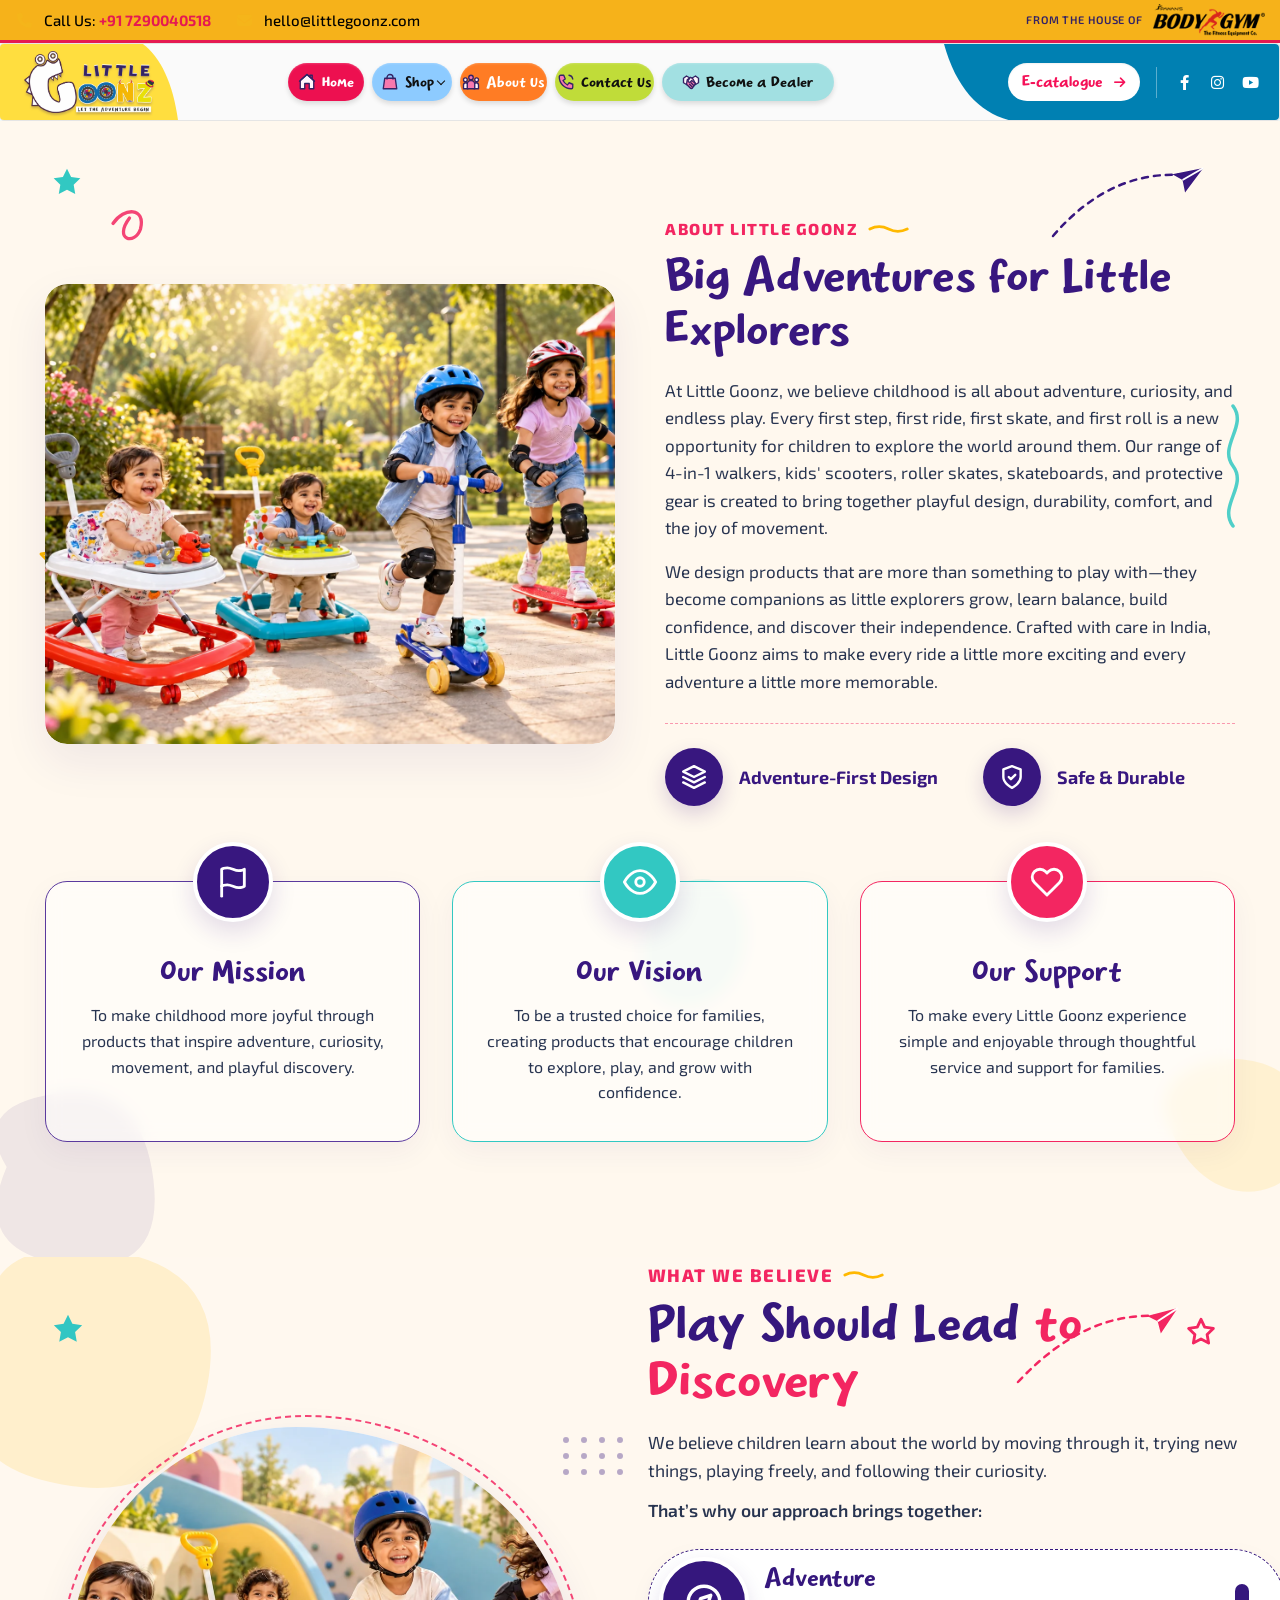
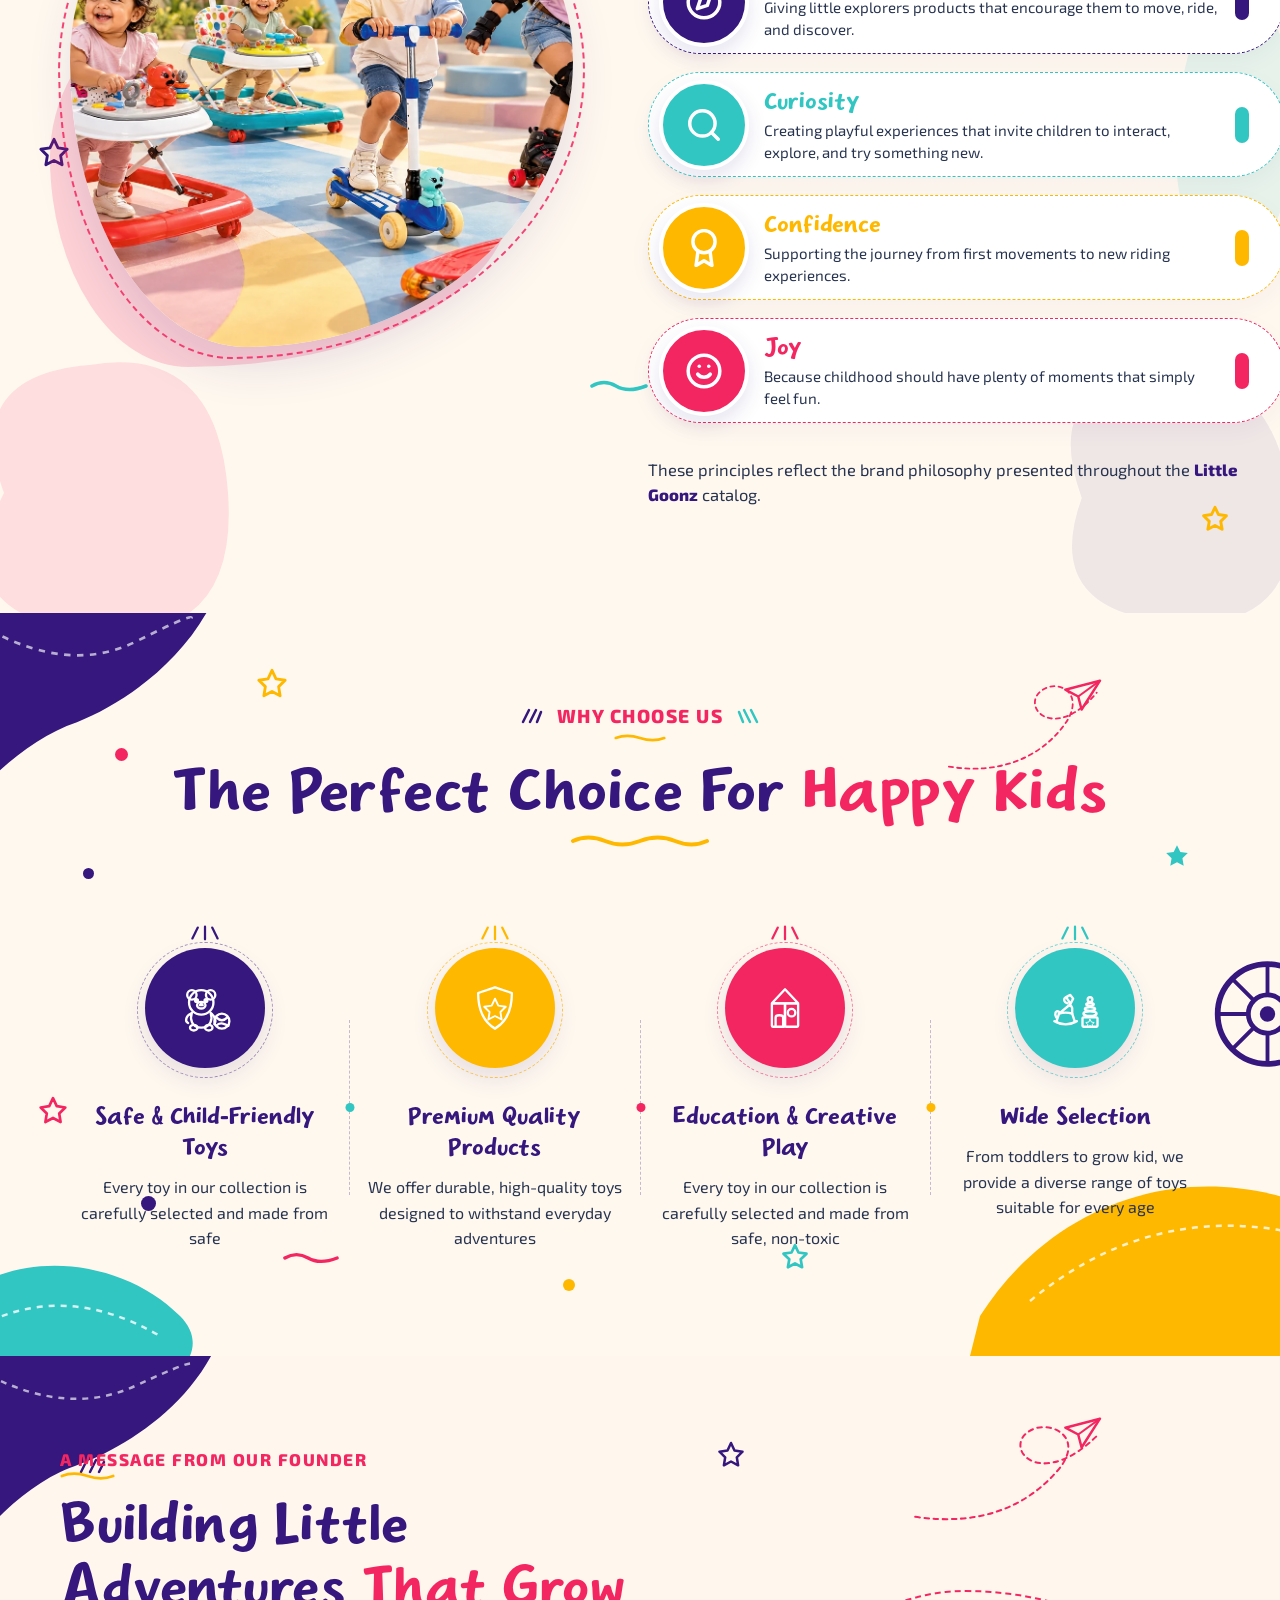
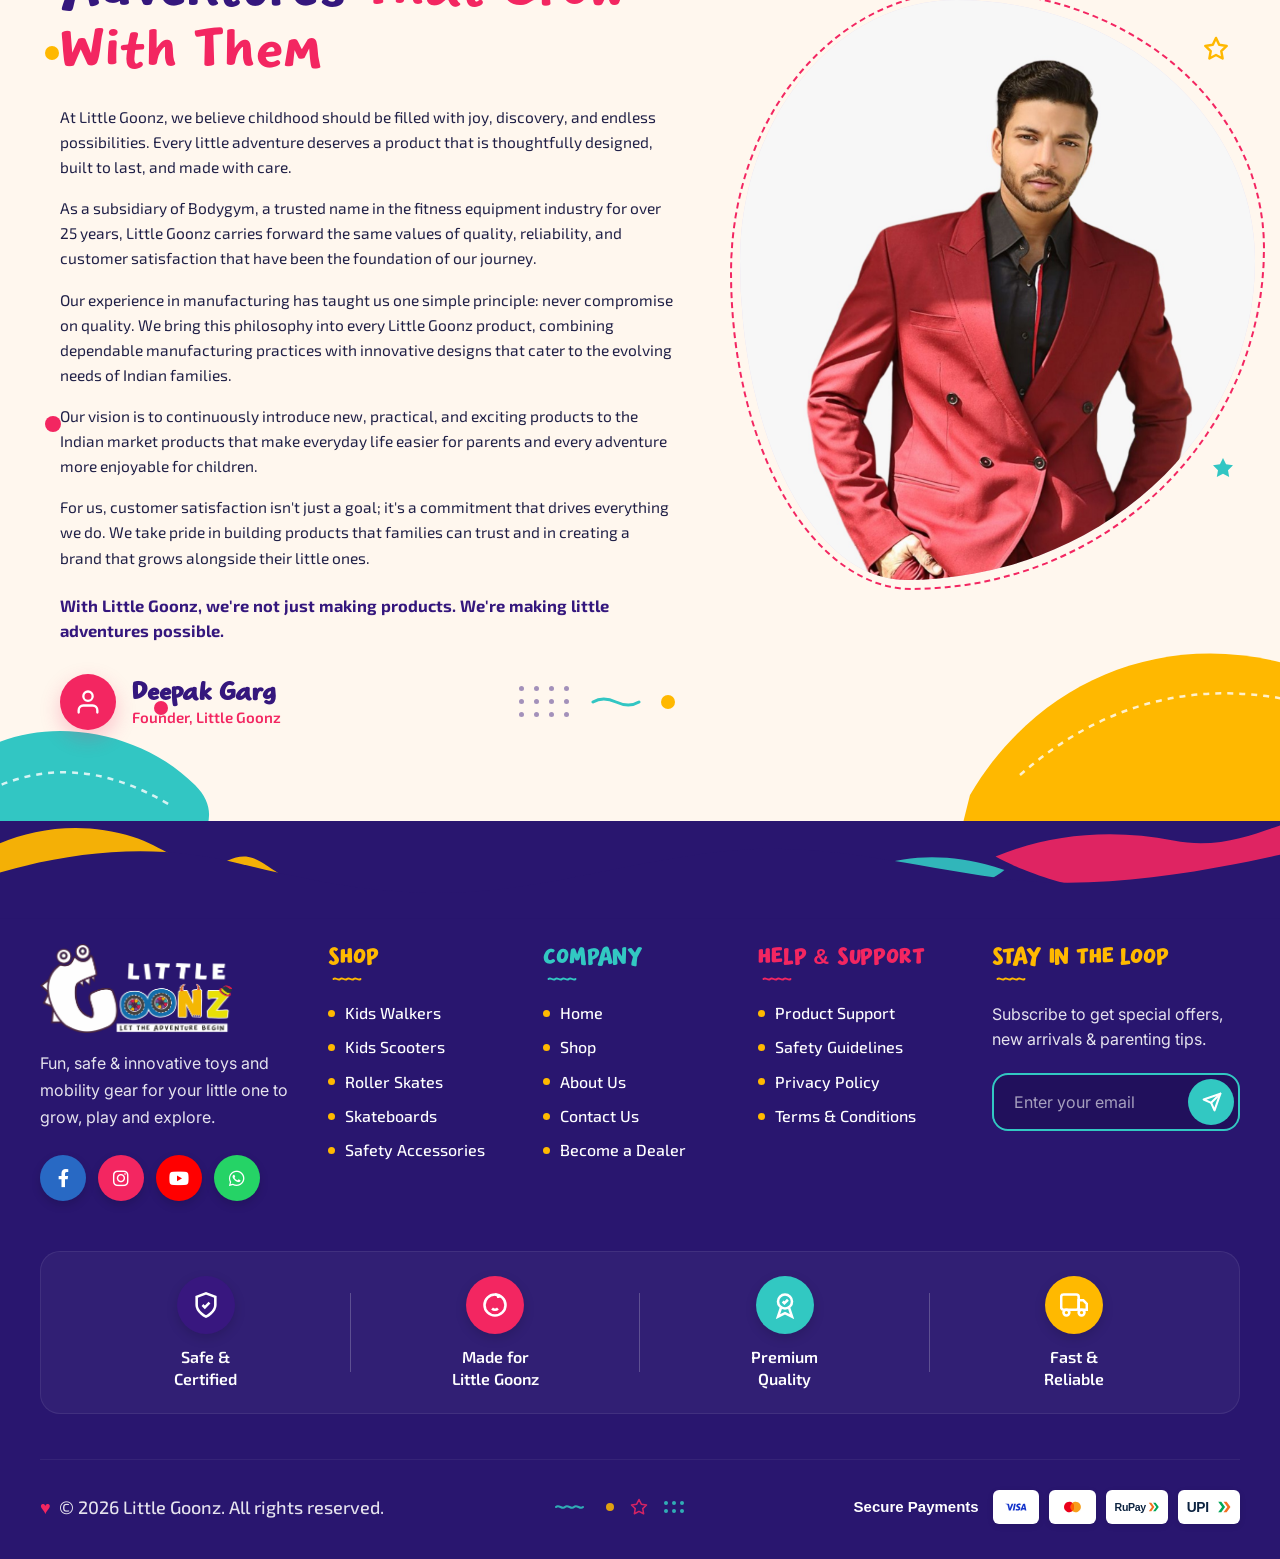
==== commit b20404cb: "sir-changes" ====
--- a/about.html
+++ b/about.html
@@ -63,7 +63,10 @@
                             <a href="mailto:hello@littlegoonz.com"><i class="fa-solid fa-envelope"></i>
                                 hello@littlegoonz.com</a>
                         </div>
-                        <img class="topbar-partner-logo" src="images/logo.png" alt="Bodygym" width="280" height="79" decoding="async" fetchpriority="high">
+                        <div class="topbar-partner-brand">
+                            <span class="topbar-partner-text">From the house of</span>
+                            <img class="topbar-partner-logo" src="images/logo.png" alt="Bodygym" width="280" height="79" decoding="async" fetchpriority="high">
+                        </div>
                     </div>
                 </div>
             </div>
--- a/css/common.min.css
+++ b/css/common.min.css
@@ -1 +1 @@
-.topbar.branded-topbar{padding:4px 0}.branded-topbar .topbar-content-info{min-height:32px;gap:24px}.branded-topbar .topbar-contact{min-width:0;flex-wrap:wrap;gap:6px 24px}.branded-topbar .topbar-contact a{white-space:nowrap}.branded-topbar .topbar-partner-logo{display:block;flex:0 0 auto;width:112px;height:32px;object-fit:contain}@media (max-width: 767px){.branded-topbar .container{padding-right:16px;padding-left:16px}.branded-topbar .topbar-content-info{justify-content:space-between;gap:12px}.branded-topbar .topbar-contact{flex-direction:column;align-items:flex-start;gap:3px}.branded-topbar .topbar-contact a{font-size:13px!important;line-height:1.3}.branded-topbar .topbar-contact a:nth-child(2){display:inline-block}.branded-topbar .topbar-partner-logo{width:92px;height:28px}}header.reference-navbar{background:#fafafa;border-radius:4px}header.reference-navbar .header-sticky{isolation:isolate;background:#fafafa;background-image:none;border-radius:4px;box-shadow:inset 0 0 0 1px #e5e5e5}header.reference-navbar .header-sticky::before{content:'';position:absolute;top:1px;left:0;width:clamp(198px,20.372vw,274px);height:76px;border-radius:4px 0 0 4px;background:url("data:image/svg+xml,%3Csvg xmlns='http://www.w3.org/2000/svg' viewBox='0 0 274 76' preserveAspectRatio='none'%3E%3Cpath d='M0 0H220C247 13 266 39 274 76H0Z' fill='%23ffde3f'/%3E%3C/svg%3E") center/100% 100% no-repeat;pointer-events:none;z-index:-1}header.reference-navbar .navbar{max-width:none;min-height:78px;margin:0;padding:0 24px 0 0;gap:21px;flex-wrap:nowrap}header.reference-navbar .header-action-box{position:relative;flex:0 0 clamp(198px,20.372vw,274px);width:auto;max-width:none;margin:0;padding:0}header.reference-navbar .navbar-brand{position:relative;width:130px;margin:0 0 0 clamp(26px,4.46vw,60px);padding:0}header.reference-navbar .navbar-brand img{display:block;width:130px;height:62px;max-width:none;object-fit:contain;filter:drop-shadow(0 2px 1px rgba(52, 35, 101, .25))}header.reference-navbar .navbar-brand::before{content:'';position:absolute;inset:0;background:#342365;-webkit-mask:url('../images/companyslide1.png') center/contain no-repeat;mask:url('../images/companyslide1.png') center/contain no-repeat;clip-path:inset(18% 0 58% 42%);pointer-events:none;z-index:1}header.reference-navbar .header-logo-spark{position:absolute;top:1px;left:calc(clamp(26px,4.46vw,60px) + 138px);width:21px;height:28px;pointer-events:none}header.reference-navbar .main-menu{flex:1 1 auto;align-self:stretch;min-width:0;width:auto;gap:12px;border:0;padding:0;background:transparent}header.reference-navbar .navbar-collapse{flex:0 0 auto;width:auto;max-width:none;margin:0;padding:0}header.reference-navbar .nav-menu-wrapper{flex:0 0 auto;margin:0}header.reference-navbar #menu{gap:10px;margin:0;padding:0;flex-wrap:nowrap}header.reference-navbar #menu>li{--menu-pill:#ed1050;--menu-ink:#fff;--menu-width:85px;margin:0;padding:0}header.reference-navbar #menu>li:nth-child(2){--menu-pill:#8dcbff;--menu-ink:#101010;--menu-width:89px}header.reference-navbar #menu>li:nth-child(3){--menu-pill:#ff7c24;--menu-width:96px}header.reference-navbar #menu>li:nth-child(4){--menu-pill:#c0dc39;--menu-ink:#101010;--menu-width:108px}header.reference-navbar #menu>li:nth-child(5){--menu-pill:#a2e0e2;--menu-ink:#101010;--menu-width:98px}header.reference-navbar #menu>li:nth-child(6){--menu-pill:#c797f7;--menu-ink:#101010;--menu-width:152px}header.reference-navbar #menu>li>.nav-link{display:inline-flex;align-items:center;justify-content:center;min-width:0;width:var(--menu-width);min-height:38px;padding:0 14px!important;border:0;border-radius:999px;background:var(--menu-pill);color:var(--menu-ink);font-family:var(--accent-font);font-size:16px;font-weight:400;line-height:1;letter-spacing:0;text-transform:none;white-space:nowrap;box-shadow:0 3px 5px rgba(0,0,0,.12),inset 0 1px 2px rgba(255,255,255,.18);transition:transform .2s ease,box-shadow .2s ease,filter .2s ease}header.reference-navbar #menu>li>.nav-link[href="become-a-dealer.html"]{width:max-content;min-width:152px;padding:0 20px!important}header.reference-navbar .nav-link::before{content:none}header.reference-navbar #menu>.submenu>.nav-link::after{content:'';width:6px;height:6px;margin:-3px 0 0 8px;border-right:1.5px solid currentColor;border-bottom:1.5px solid currentColor;transform:rotate(45deg)}header.reference-navbar #menu>li>.nav-link:hover,header.reference-navbar #menu>li>.nav-link:focus-visible{color:var(--menu-ink);transform:translateY(-1px);filter:brightness(1.03);box-shadow:0 4px 7px rgba(0,0,0,.16)}header.reference-navbar a:focus-visible{outline:2px solid #342365;outline-offset:3px}header.reference-navbar #menu>li>ul{top:calc(100% + 9px);border:1px solid #e5e5e5;padding:7px 0}header.reference-navbar #menu>li>ul::before{content:'';position:absolute;top:-10px;left:0;width:100%;height:10px}header.reference-navbar #menu li:focus-within>ul{visibility:visible;opacity:1;transform:scale(1)}header.reference-navbar #menu ul .nav-link{font-size:17px;line-height:1.3;letter-spacing:0;text-transform:none}header.reference-navbar .header-nav-tools{position:relative;display:flex;align-items:center;justify-content:flex-end;flex:0 0 350px;align-self:stretch;gap:10px;margin-left:auto}header.reference-navbar .header-nav-tools::before{content:'';position:absolute;top:1px;bottom:1px;left:-52px;right:-23px;border-radius:0 4px 4px 0;background:url("data:image/svg+xml,%3Csvg xmlns='http://www.w3.org/2000/svg' viewBox='0 0 426 76' preserveAspectRatio='none'%3E%3Cpath d='M0 0H426V76H82C44 68 15 43 0 0Z' fill='%230080b2'/%3E%3C/svg%3E") center/100% 100% no-repeat;pointer-events:none;z-index:-1}header.reference-navbar .header-plane-doodle{flex:0 0 86px;width:86px;height:54px;pointer-events:none}header.reference-navbar .header-shop-cta{justify-content:center;width:132px;min-height:38px;gap:9px;padding:0 14px;border-radius:999px;background:#fff;color:#f51158;font-family:var(--accent-font);font-size:16px;font-weight:400;line-height:1;letter-spacing:0;white-space:nowrap;box-shadow:inset 0 1px 2px rgba(0,0,0,.06)}header.reference-navbar .header-shop-cta i{font-size:13px}header.reference-navbar .header-shop-cta:hover,header.reference-navbar .header-shop-cta:focus-visible{color:#f51158;background:#fff;transform:translateY(-1px);box-shadow:0 3px 6px rgba(0,0,0,.12)}header.reference-navbar .header-nav-social{display:flex;align-items:center;justify-content:space-between;flex:0 0 104px;height:31px;margin-left:6px;padding-left:17px;border-left:1px solid rgba(255,255,255,.36)}header.reference-navbar .header-nav-social a{display:inline-flex;align-items:center;justify-content:center;width:20px;min-height:31px;color:#fff;font-size:15px;line-height:1;transition:transform .2s ease}header.reference-navbar .header-nav-social a:hover{transform:translateY(-1px)}@media (min-width: 1200px){header.reference-navbar .navbar-collapse{display:flex!important;position:static;flex:1 1 auto;min-width:0;justify-content:center;padding-right:61px;transform:none}header.reference-navbar .responsive-menu,header.reference-navbar .navbar-toggle{display:none}}@media (min-width: 1200px) and (max-width: 1459px){header.reference-navbar .header-nav-tools{flex-basis:264px}header.reference-navbar .header-plane-doodle{display:none}}@media (min-width: 1200px) and (max-width: 1330px){header.reference-navbar .navbar{gap:16px;padding-right:20px}header.reference-navbar .navbar-collapse{padding-right:56px}header.reference-navbar .header-action-box,header.reference-navbar .header-sticky::before{width:178px}header.reference-navbar .header-action-box{flex-basis:178px}header.reference-navbar .navbar-brand{margin-left:24px}header.reference-navbar .header-logo-spark{display:none}header.reference-navbar #menu{gap:8px}header.reference-navbar #menu>li>.nav-link{width:calc(var(--menu-width) - 9px);font-size:15px;padding:0 10px!important}header.reference-navbar .header-nav-tools{flex-basis:264px}header.reference-navbar .header-nav-tools::before{right:-19px}header.reference-navbar .header-plane-doodle{display:none}}@media (max-width: 1199px){header.reference-navbar .navbar{padding:0 20px;gap:16px}header.reference-navbar .header-sticky::before{width:210px}header.reference-navbar .header-action-box{flex:0 0 auto}header.reference-navbar .navbar-brand{margin-left:4px}header.reference-navbar .header-logo-spark{left:142px}header.reference-navbar .main-menu{justify-content:flex-end}header.reference-navbar .navbar-collapse{display:none!important}header.reference-navbar .header-nav-tools{flex:0 0 auto;min-height:78px}header.reference-navbar .header-nav-tools::before{left:-70px;right:-19px}header.reference-navbar .header-plane-doodle{display:none}header.reference-navbar .navbar-toggle{display:block;margin-left:2px}header.reference-navbar .slicknav_btn{width:38px;height:38px;border-radius:50%;background:rgba(255,255,255,.15)}header.reference-navbar .slicknav_icon{width:22px;height:17px;margin:0}header.reference-navbar .responsive-menu{display:block}header.reference-navbar .slicknav_menu{position:absolute;width:100%;background:transparent;padding:0}header.reference-navbar .slicknav_nav{max-height:calc(100vh - 140px);max-height:calc(100dvh - 140px);overflow-y:auto;margin:0;padding:8px 16px 16px;border:1px solid #e5e5e5;border-top:0;background:#fafafa;box-shadow:0 8px 12px rgba(0,0,0,.1)}header.reference-navbar .slicknav_nav>li{margin:8px 0 0}header.reference-navbar .slicknav_nav>li>a{min-height:44px;margin:0;padding:12px 18px;border-radius:24px!important;background:#ed1050;color:#fff;font-family:var(--accent-font);font-size:18px;line-height:20px;text-transform:none;box-shadow:0 2px 4px rgba(0,0,0,.1)}header.reference-navbar .slicknav_nav>li:nth-child(2)>a{background:#8dcbff;color:#101010}header.reference-navbar .slicknav_nav>li:nth-child(3)>a{background:#ff7c24}header.reference-navbar .slicknav_nav>li:nth-child(4)>a{background:#c0dc39;color:#101010}header.reference-navbar .slicknav_nav>li:nth-child(5)>a{background:#a2e0e2;color:#101010}header.reference-navbar .slicknav_nav>li:nth-child(6)>a{background:#c797f7;color:#101010}header.reference-navbar .slicknav_nav .slicknav_row>a{color:inherit;font-size:inherit;padding:0;line-height:inherit;text-transform:none}header.reference-navbar .slicknav_arrow::after{color:#101010}header.reference-navbar .slicknav_nav ul{margin:6px 0 0}header.reference-navbar .slicknav_nav ul li a{padding:10px 24px;color:#342365;font-family:var(--accent-font);font-size:17px;text-transform:none}header.reference-navbar .slicknav_nav ul li a:hover{background:#f0f0f0}}@media (max-width: 599px){header.reference-navbar .navbar{padding:0 12px;gap:10px}header.reference-navbar .header-sticky::before{width:164px}header.reference-navbar .navbar-brand{width:112px;margin-left:0}header.reference-navbar .navbar-brand img{width:112px;height:62px}header.reference-navbar .header-logo-spark{display:none}header.reference-navbar .header-nav-tools{gap:8px}header.reference-navbar .header-nav-tools::before{left:-10px;right:-11px}header.reference-navbar .header-shop-cta{width:122px;min-height:38px;padding:0 10px;font-size:15px}header.reference-navbar .header-nav-social{position:absolute;display:none;top:78px;right:-11px;width:104px;height:38px;margin:0;padding:0 12px;border:0;border-radius:0 0 0 16px;background:#0080b2}header.reference-navbar .header-nav-social a{min-height:38px}header.reference-navbar:has(.slicknav_open) .header-nav-social{display:flex;z-index:1}header.reference-navbar .slicknav_nav{padding-top:38px}}@media (prefers-reduced-motion: reduce){header.reference-navbar a{transition:none!important}}+.topbar.branded-topbar{padding:4px 0}.branded-topbar .topbar-content-info{min-height:32px;gap:24px}.branded-topbar .topbar-contact{min-width:0;flex-wrap:wrap;gap:6px 24px}.branded-topbar .topbar-contact a{white-space:nowrap}.branded-topbar .topbar-partner-brand{display:flex;align-items:center;flex:0 0 auto;gap:10px}.branded-topbar .topbar-partner-text{color:var(--primary-color);font-size:11px;font-weight:600;line-height:1.2;letter-spacing:.08em;text-transform:uppercase;white-space:nowrap}.branded-topbar .topbar-partner-logo{display:block;flex:0 0 auto;width:112px;height:32px;object-fit:contain}@media (max-width: 767px){.branded-topbar .container{padding-right:16px;padding-left:16px}.branded-topbar .topbar-content-info{justify-content:space-between;gap:12px}.branded-topbar .topbar-contact{flex-direction:column;align-items:flex-start;gap:3px}.branded-topbar .topbar-contact a{font-size:13px!important;line-height:1.3}.branded-topbar .topbar-contact a:nth-child(2){display:inline-block}.branded-topbar .topbar-partner-brand{flex-direction:column;gap:2px}.branded-topbar .topbar-partner-text{font-size:9px;letter-spacing:.05em}.branded-topbar .topbar-partner-logo{width:92px;height:28px}}@media (max-width: 359px){.branded-topbar .topbar-content-info{flex-wrap:wrap;justify-content:center;gap:6px 12px}.branded-topbar .topbar-contact{width:100%;align-items:center}.branded-topbar .topbar-partner-brand{flex-direction:row;gap:8px}}header.reference-navbar{background:#fafafa;border-radius:4px}header.reference-navbar .header-sticky{isolation:isolate;background:#fafafa;background-image:none;border-radius:4px;box-shadow:inset 0 0 0 1px #e5e5e5}header.reference-navbar .header-sticky::before{content:'';position:absolute;top:1px;left:0;width:clamp(198px,20.372vw,274px);height:76px;border-radius:4px 0 0 4px;background:url("data:image/svg+xml,%3Csvg xmlns='http://www.w3.org/2000/svg' viewBox='0 0 274 76' preserveAspectRatio='none'%3E%3Cpath d='M0 0H220C247 13 266 39 274 76H0Z' fill='%23ffde3f'/%3E%3C/svg%3E") center/100% 100% no-repeat;pointer-events:none;z-index:-1}header.reference-navbar .navbar{max-width:none;min-height:78px;margin:0;padding:0 24px 0 0;gap:21px;flex-wrap:nowrap}header.reference-navbar .header-action-box{position:relative;flex:0 0 clamp(198px,20.372vw,274px);width:auto;max-width:none;margin:0;padding:0}header.reference-navbar .navbar-brand{position:relative;width:130px;margin:0 0 0 clamp(26px,4.46vw,60px);padding:0}header.reference-navbar .navbar-brand img{display:block;width:130px;height:62px;max-width:none;object-fit:contain;filter:drop-shadow(0 2px 1px rgba(52, 35, 101, .25))}header.reference-navbar .navbar-brand::before{content:'';position:absolute;inset:0;background:#342365;-webkit-mask:url('../images/companyslide1.png') center/contain no-repeat;mask:url('../images/companyslide1.png') center/contain no-repeat;clip-path:inset(18% 0 58% 42%);pointer-events:none;z-index:1}header.reference-navbar .header-logo-spark{position:absolute;top:1px;left:calc(clamp(26px,4.46vw,60px) + 138px);width:21px;height:28px;pointer-events:none}header.reference-navbar .main-menu{flex:1 1 auto;align-self:stretch;min-width:0;width:auto;gap:12px;border:0;padding:0;background:transparent}header.reference-navbar .navbar-collapse{flex:0 0 auto;width:auto;max-width:none;margin:0;padding:0}header.reference-navbar .nav-menu-wrapper{flex:0 0 auto;margin:0}header.reference-navbar #menu{gap:10px;margin:0;padding:0;flex-wrap:nowrap}header.reference-navbar #menu>li{--menu-pill:#ed1050;--menu-ink:#fff;--menu-width:85px;margin:0;padding:0}header.reference-navbar #menu>li:nth-child(2){--menu-pill:#8dcbff;--menu-ink:#101010;--menu-width:89px}header.reference-navbar #menu>li:nth-child(3){--menu-pill:#ff7c24;--menu-width:96px}header.reference-navbar #menu>li:nth-child(4){--menu-pill:#c0dc39;--menu-ink:#101010;--menu-width:108px}header.reference-navbar #menu>li:nth-child(5){--menu-pill:#a2e0e2;--menu-ink:#101010;--menu-width:98px}header.reference-navbar #menu>li:nth-child(6){--menu-pill:#c797f7;--menu-ink:#101010;--menu-width:152px}header.reference-navbar #menu>li>.nav-link{display:inline-flex;align-items:center;justify-content:center;min-width:0;width:var(--menu-width);min-height:38px;padding:0 14px!important;border:0;border-radius:999px;background:var(--menu-pill);color:var(--menu-ink);font-family:var(--accent-font);font-size:16px;font-weight:400;line-height:1;letter-spacing:0;text-transform:none;white-space:nowrap;box-shadow:0 3px 5px rgba(0,0,0,.12),inset 0 1px 2px rgba(255,255,255,.18);transition:transform .2s ease,box-shadow .2s ease,filter .2s ease}header.reference-navbar #menu>li>.nav-link[href="become-a-dealer.html"]{width:max-content;min-width:152px;padding:0 20px!important}header.reference-navbar .nav-link::before{content:none}header.reference-navbar #menu>.submenu>.nav-link::after{content:'';width:6px;height:6px;margin:-3px 0 0 8px;border-right:1.5px solid currentColor;border-bottom:1.5px solid currentColor;transform:rotate(45deg)}header.reference-navbar #menu>li>.nav-link:hover,header.reference-navbar #menu>li>.nav-link:focus-visible{color:var(--menu-ink);transform:translateY(-1px);filter:brightness(1.03);box-shadow:0 4px 7px rgba(0,0,0,.16)}header.reference-navbar a:focus-visible{outline:2px solid #342365;outline-offset:3px}header.reference-navbar #menu>li>ul{top:calc(100% + 9px);border:1px solid #e5e5e5;padding:7px 0}header.reference-navbar #menu>li>ul::before{content:'';position:absolute;top:-10px;left:0;width:100%;height:10px}header.reference-navbar #menu li:focus-within>ul{visibility:visible;opacity:1;transform:scale(1)}header.reference-navbar #menu ul .nav-link{font-size:17px;line-height:1.3;letter-spacing:0;text-transform:none}header.reference-navbar .header-nav-tools{position:relative;display:flex;align-items:center;justify-content:flex-end;flex:0 0 350px;align-self:stretch;gap:10px;margin-left:auto}header.reference-navbar .header-nav-tools::before{content:'';position:absolute;top:1px;bottom:1px;left:-52px;right:-23px;border-radius:0 4px 4px 0;background:url("data:image/svg+xml,%3Csvg xmlns='http://www.w3.org/2000/svg' viewBox='0 0 426 76' preserveAspectRatio='none'%3E%3Cpath d='M0 0H426V76H82C44 68 15 43 0 0Z' fill='%230080b2'/%3E%3C/svg%3E") center/100% 100% no-repeat;pointer-events:none;z-index:-1}header.reference-navbar .header-plane-doodle{flex:0 0 86px;width:86px;height:54px;pointer-events:none}header.reference-navbar .header-shop-cta{justify-content:center;width:132px;min-height:38px;gap:9px;padding:0 14px;border-radius:999px;background:#fff;color:#f51158;font-family:var(--accent-font);font-size:16px;font-weight:400;line-height:1;letter-spacing:0;white-space:nowrap;box-shadow:inset 0 1px 2px rgba(0,0,0,.06)}header.reference-navbar .header-shop-cta i{font-size:13px}header.reference-navbar .header-shop-cta:hover,header.reference-navbar .header-shop-cta:focus-visible{color:#f51158;background:#fff;transform:translateY(-1px);box-shadow:0 3px 6px rgba(0,0,0,.12)}header.reference-navbar .header-nav-social{display:flex;align-items:center;justify-content:space-between;flex:0 0 104px;height:31px;margin-left:6px;padding-left:17px;border-left:1px solid rgba(255,255,255,.36)}header.reference-navbar .header-nav-social a{display:inline-flex;align-items:center;justify-content:center;width:20px;min-height:31px;color:#fff;font-size:15px;line-height:1;transition:transform .2s ease}header.reference-navbar .header-nav-social a:hover{transform:translateY(-1px)}@media (min-width: 1200px){header.reference-navbar .navbar-collapse{display:flex!important;position:static;flex:1 1 auto;min-width:0;justify-content:center;padding-right:61px;transform:none}header.reference-navbar .responsive-menu,header.reference-navbar .navbar-toggle{display:none}}@media (min-width: 1200px) and (max-width: 1459px){header.reference-navbar .header-nav-tools{flex-basis:264px}header.reference-navbar .header-plane-doodle{display:none}}@media (min-width: 1200px) and (max-width: 1330px){header.reference-navbar .navbar{gap:16px;padding-right:20px}header.reference-navbar .navbar-collapse{padding-right:56px}header.reference-navbar .header-action-box,header.reference-navbar .header-sticky::before{width:178px}header.reference-navbar .header-action-box{flex-basis:178px}header.reference-navbar .navbar-brand{margin-left:24px}header.reference-navbar .header-logo-spark{display:none}header.reference-navbar #menu{gap:8px}header.reference-navbar #menu>li>.nav-link{width:calc(var(--menu-width) - 9px);font-size:15px;padding:0 10px!important}header.reference-navbar .header-nav-tools{flex-basis:264px}header.reference-navbar .header-nav-tools::before{right:-19px}header.reference-navbar .header-plane-doodle{display:none}}@media (max-width: 1199px){header.reference-navbar .navbar{padding:0 20px;gap:16px}header.reference-navbar .header-sticky::before{width:210px}header.reference-navbar .header-action-box{flex:0 0 auto}header.reference-navbar .navbar-brand{margin-left:4px}header.reference-navbar .header-logo-spark{left:142px}header.reference-navbar .main-menu{justify-content:flex-end}header.reference-navbar .navbar-collapse{display:none!important}header.reference-navbar .header-nav-tools{flex:0 0 auto;min-height:78px}header.reference-navbar .header-nav-tools::before{left:-70px;right:-19px}header.reference-navbar .header-plane-doodle{display:none}header.reference-navbar .navbar-toggle{display:block;margin-left:2px}header.reference-navbar .slicknav_btn{width:38px;height:38px;border-radius:50%;background:rgba(255,255,255,.15)}header.reference-navbar .slicknav_icon{width:22px;height:17px;margin:0}header.reference-navbar .responsive-menu{display:block}header.reference-navbar .slicknav_menu{position:absolute;width:100%;background:transparent;padding:0}header.reference-navbar .slicknav_nav{max-height:calc(100vh - 140px);max-height:calc(100dvh - 140px);overflow-y:auto;margin:0;padding:8px 16px 16px;border:1px solid #e5e5e5;border-top:0;background:#fafafa;box-shadow:0 8px 12px rgba(0,0,0,.1)}header.reference-navbar .slicknav_nav>li{margin:8px 0 0}header.reference-navbar .slicknav_nav>li>a{min-height:44px;margin:0;padding:12px 18px;border-radius:24px!important;background:#ed1050;color:#fff;font-family:var(--accent-font);font-size:18px;line-height:20px;text-transform:none;box-shadow:0 2px 4px rgba(0,0,0,.1)}header.reference-navbar .slicknav_nav>li:nth-child(2)>a{background:#8dcbff;color:#101010}header.reference-navbar .slicknav_nav>li:nth-child(3)>a{background:#ff7c24}header.reference-navbar .slicknav_nav>li:nth-child(4)>a{background:#c0dc39;color:#101010}header.reference-navbar .slicknav_nav>li:nth-child(5)>a{background:#a2e0e2;color:#101010}header.reference-navbar .slicknav_nav>li:nth-child(6)>a{background:#c797f7;color:#101010}header.reference-navbar .slicknav_nav .slicknav_row>a{color:inherit;font-size:inherit;padding:0;line-height:inherit;text-transform:none}header.reference-navbar .slicknav_arrow::after{color:#101010}header.reference-navbar .slicknav_nav ul{margin:6px 0 0}header.reference-navbar .slicknav_nav ul li a{padding:10px 24px;color:#342365;font-family:var(--accent-font);font-size:17px;text-transform:none}header.reference-navbar .slicknav_nav ul li a:hover{background:#f0f0f0}}@media (max-width: 599px){header.reference-navbar .navbar{padding:0 12px;gap:10px}header.reference-navbar .header-sticky::before{width:164px}header.reference-navbar .navbar-brand{width:112px;margin-left:0}header.reference-navbar .navbar-brand img{width:112px;height:62px}header.reference-navbar .header-logo-spark{display:none}header.reference-navbar .header-nav-tools{gap:8px}header.reference-navbar .header-nav-tools::before{left:-10px;right:-11px}header.reference-navbar .header-shop-cta{width:122px;min-height:38px;padding:0 10px;font-size:15px}header.reference-navbar .header-nav-social{position:absolute;display:none;top:78px;right:-11px;width:104px;height:38px;margin:0;padding:0 12px;border:0;border-radius:0 0 0 16px;background:#0080b2}header.reference-navbar .header-nav-social a{min-height:38px}header.reference-navbar:has(.slicknav_open) .header-nav-social{display:flex;z-index:1}header.reference-navbar .slicknav_nav{padding-top:38px}}@media (prefers-reduced-motion: reduce){header.reference-navbar a{transition:none!important}}
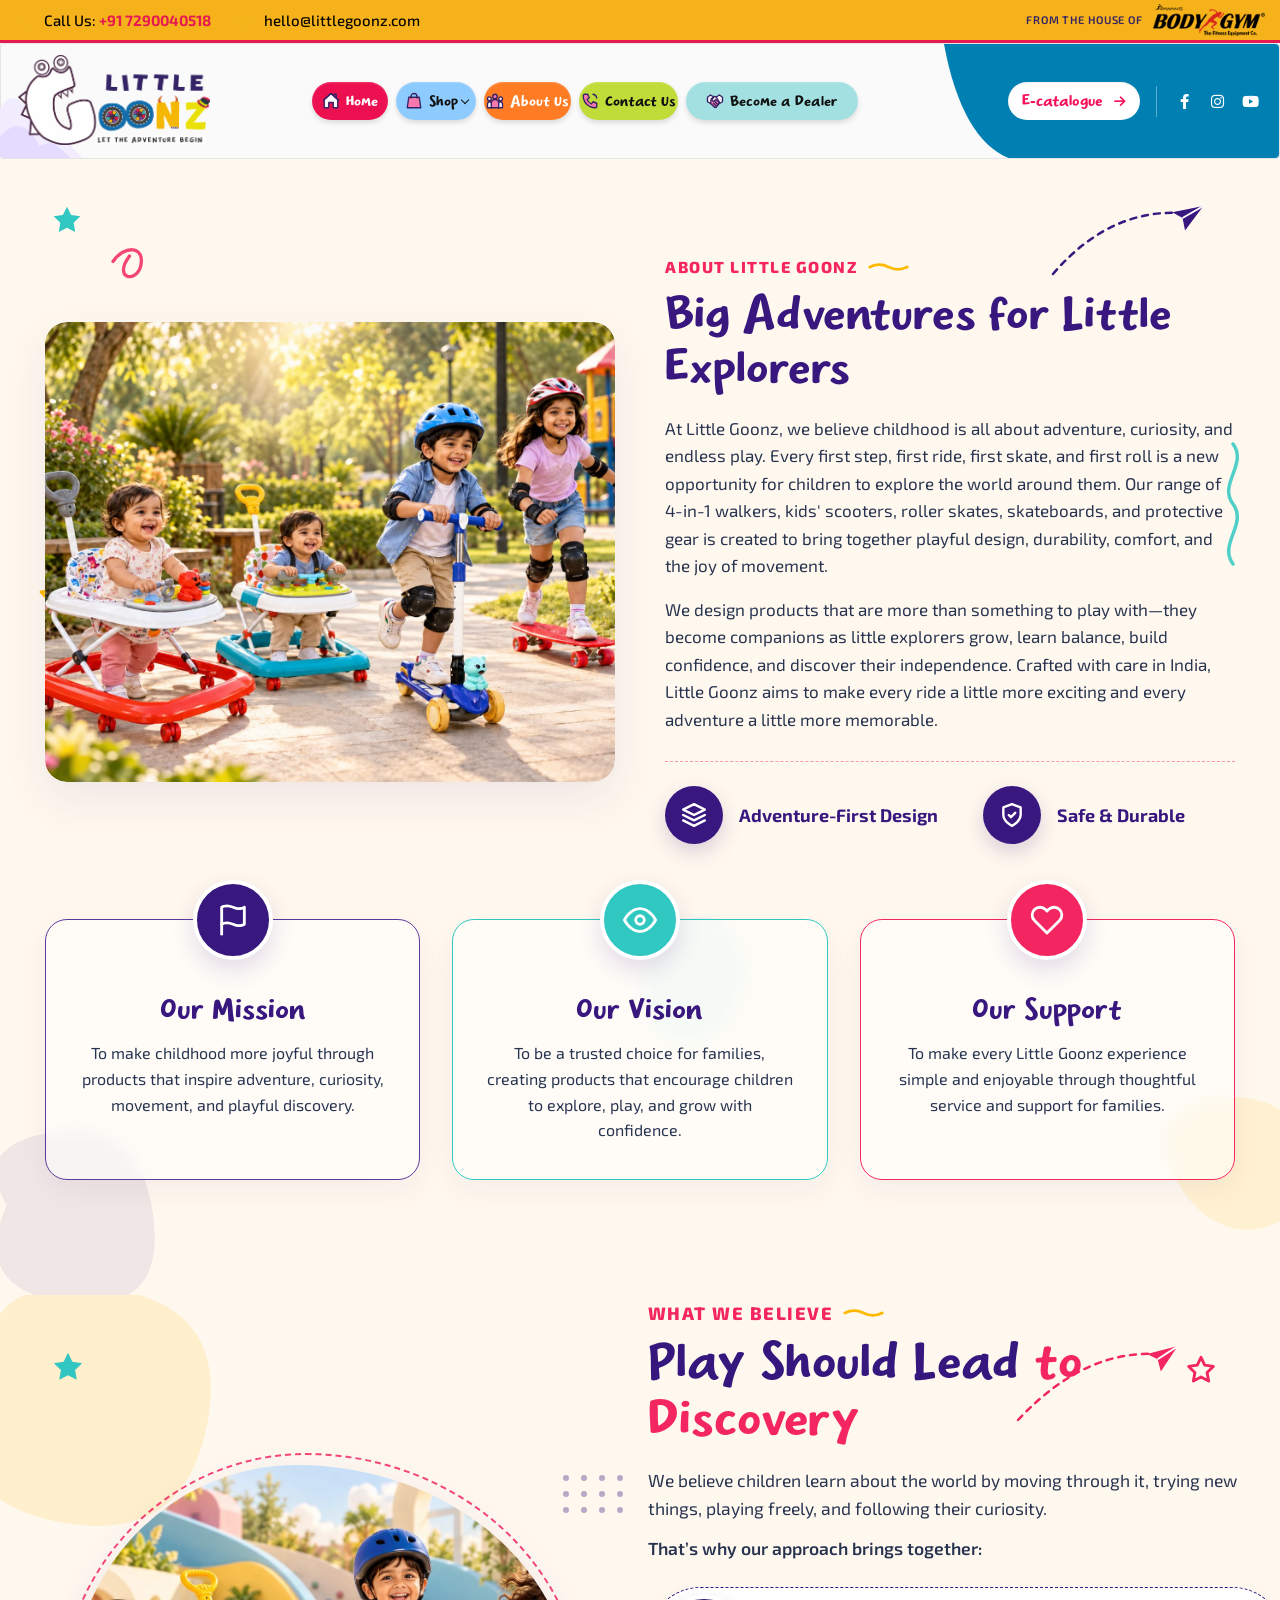
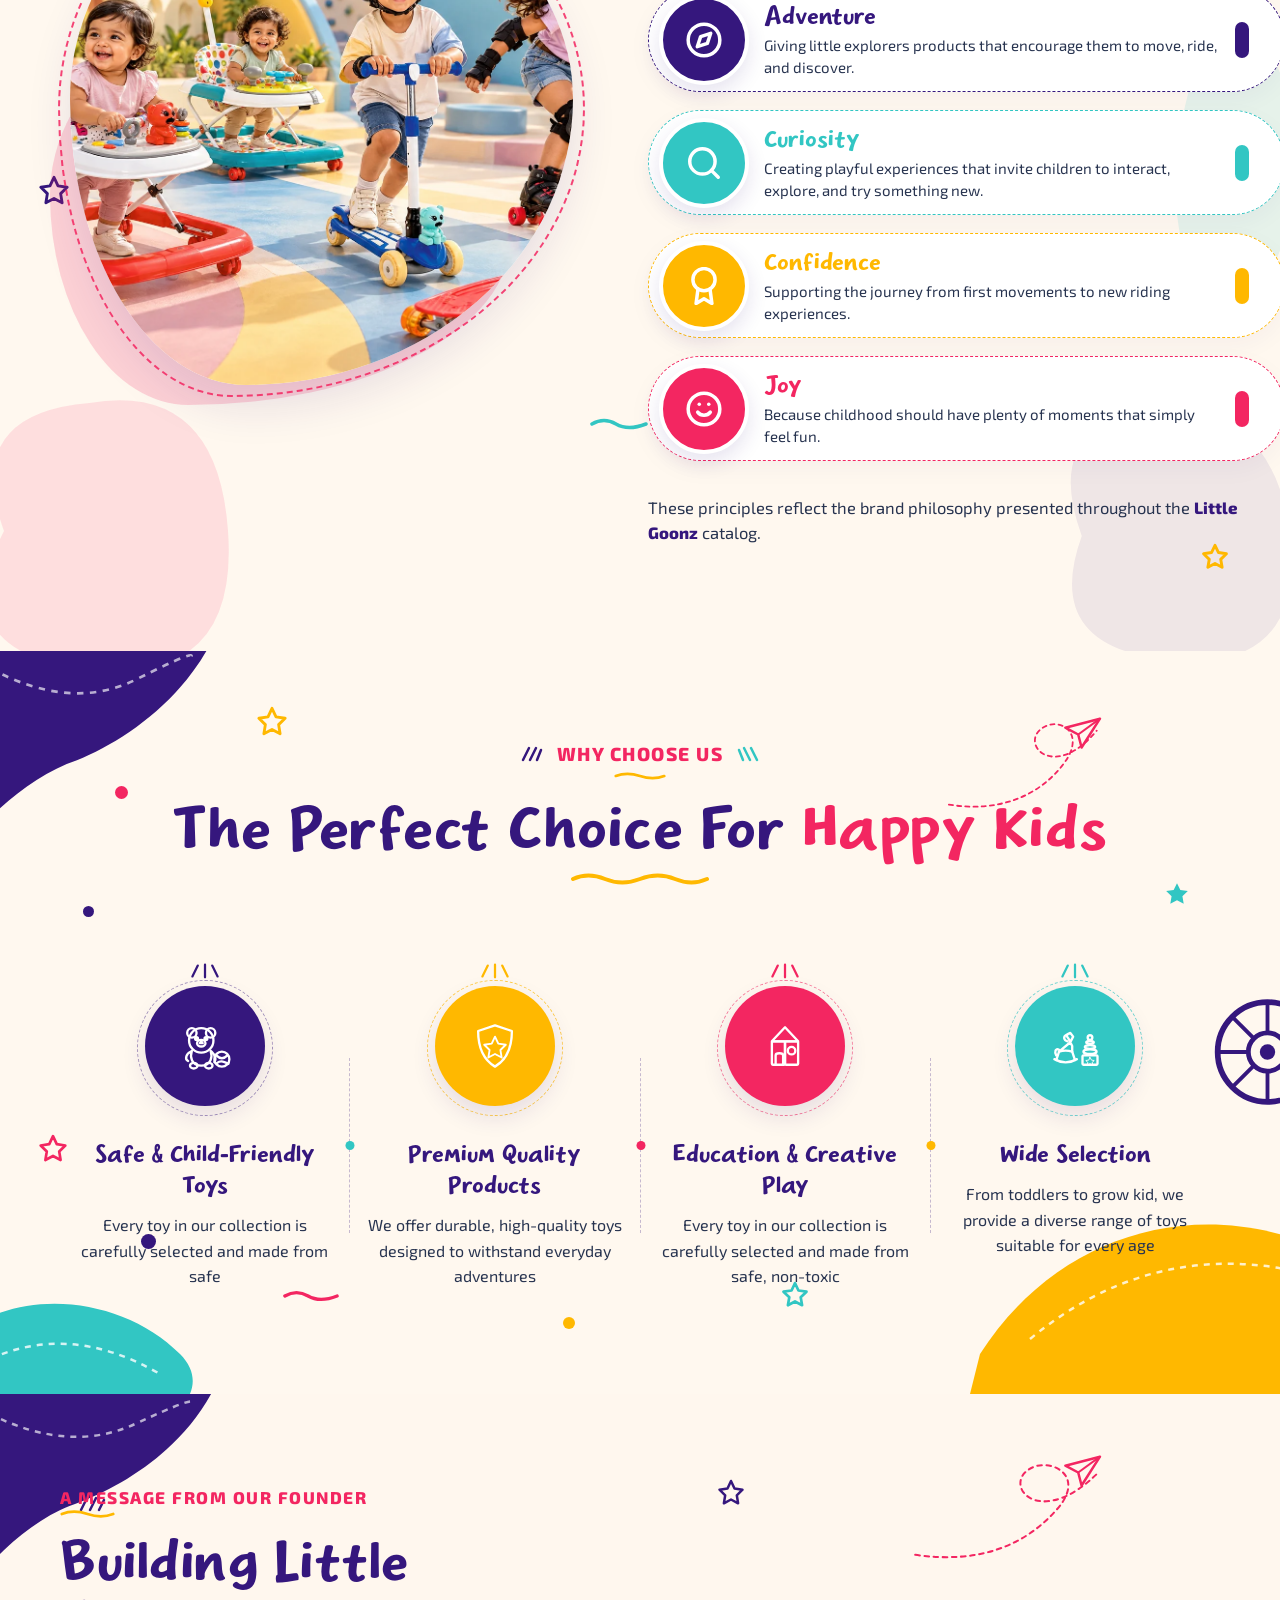
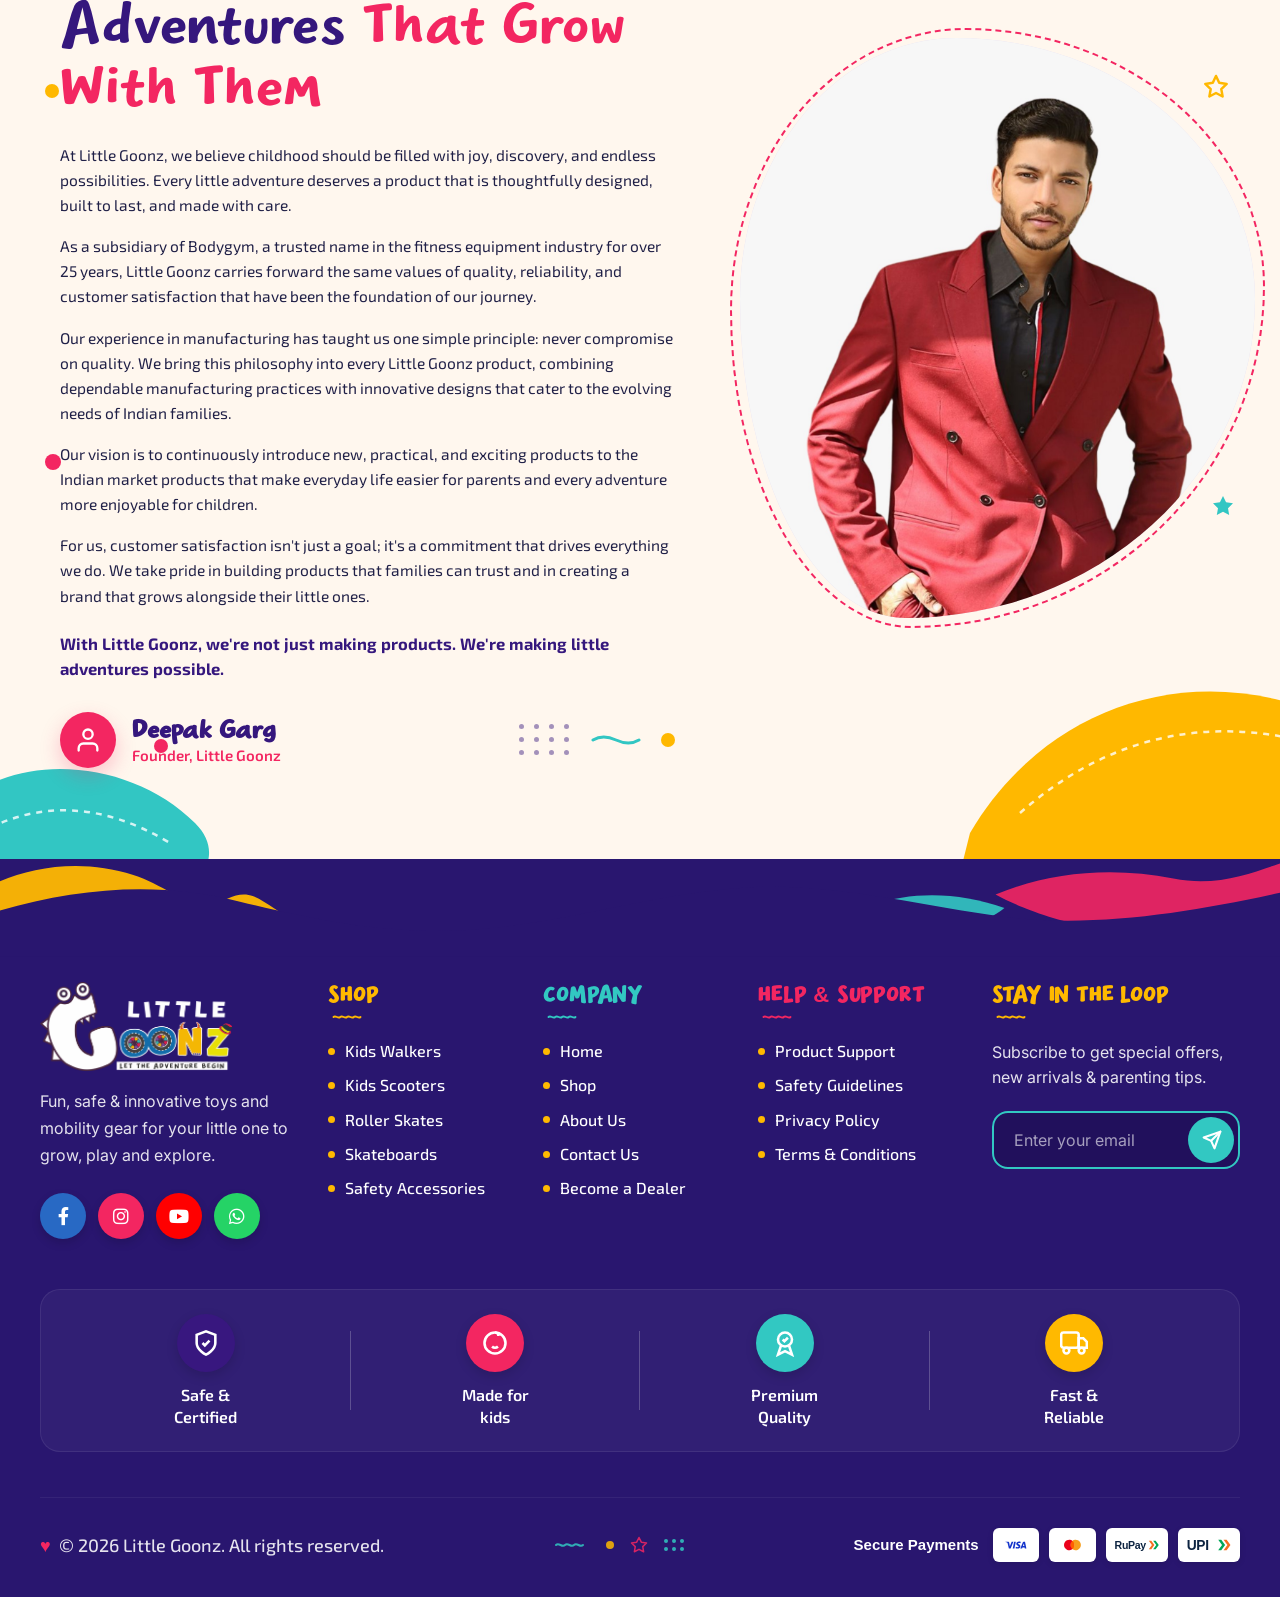
==== commit c2ecd748: "footer-text" ====
--- a/about.html
+++ b/about.html
@@ -1137,7 +1137,7 @@
                             <path d="M12 3a3 3 0 0 1 3 3" />
                         </svg>
                     </div>
-                    <p class="lg-footer__trust-text">Made for<br>Little Goonz</p>
+                    <p class="lg-footer__trust-text">Made for<br>kids</p>
                 </div>
 
                 <div class="lg-footer__trust-item">
--- a/css/mousecursor.min.css
+++ b/css/mousecursor.min.css
@@ -1 +1,318 @@
-/*! normalize.css v7.0.0 | MIT License | github.com/necolas/normalize.css */.cb-cursor{position:fixed;top:0;left:0;z-index:150;contain:layout style size;pointer-events:none;will-change:transform;-webkit-transition:opacity 0.3s,color 0.4s;-o-transition:opacity 0.3s,color 0.4s;-moz-transition:opacity 0.3s,color 0.4s;transition:opacity 0.3s,color 0.4s}.cb-cursor:before{content:"";position:absolute;top:-24px;left:-24px;display:block;width:48px;height:48px;-webkit-transform:scale(0);-moz-transform:scale(0);-ms-transform:scale(0);-o-transform:scale(0);transform:scale(0);-webkit-border-radius:50%;-moz-border-radius:50%;border-radius:50%;-webkit-transition:opacity 0.1s,-webkit-transform 0.3s ease-in-out;transition:opacity 0.1s,-webkit-transform 0.3s ease-in-out;-o-transition:opacity 0.1s,-o-transform 0.3s ease-in-out;-moz-transition:transform 0.3s ease-in-out,opacity 0.1s,-moz-transform 0.3s ease-in-out;transition:transform 0.3s ease-in-out,opacity 0.1s;transition:transform 0.3s ease-in-out,opacity 0.1s,-webkit-transform 0.3s ease-in-out,-moz-transform 0.3s ease-in-out,-o-transform 0.3s ease-in-out}.cb-cursor-text{position:absolute;top:-18px;left:-18px;width:36px;height:36px;display:-webkit-box;display:-webkit-flex;display:-moz-box;display:-ms-flexbox;display:flex;-webkit-box-align:center;-webkit-align-items:center;-moz-box-align:center;-ms-flex-align:center;align-items:center;-webkit-box-pack:center;-webkit-justify-content:center;-moz-box-pack:center;-ms-flex-pack:center;justify-content:center;-webkit-transform:scale(0) rotate(10deg);-moz-transform:scale(0) rotate(10deg);-ms-transform:scale(0) rotate(10deg);-o-transform:scale(0) rotate(10deg);transform:scale(0) rotate(10deg);opacity:0;color:#fff;font-size:16px;line-height:20px;text-align:center;letter-spacing:-0.01em;-webkit-transition:opacity 0.4s,-webkit-transform 0.3s;transition:opacity 0.4s,-webkit-transform 0.3s;-o-transition:opacity 0.4s,-o-transform 0.3s;-moz-transition:opacity 0.4s,transform 0.3s,-moz-transform 0.3s;transition:opacity 0.4s,transform 0.3s;transition:opacity 0.4s,transform 0.3s,-webkit-transform 0.3s,-moz-transform 0.3s,-o-transform 0.3s}@supports (mix-blend-mode: exclusion){.cb-cursor.-exclusion,.cb-cursor.-opaque{mix-blend-mode:exclusion}}@supports (mix-blend-mode: exclusion){.cb-cursor.-exclusion:before,.cb-cursor.-opaque:before{background:#fff}}.cb-cursor.-normal,.cb-cursor.-text{mix-blend-mode:normal}.cb-cursor.-normal:before,.cb-cursor.-text:before{background:currentColor}.cb-cursor.-inverse{color:#fff}.cb-cursor.-visible:before{-webkit-transform:scale(0.2);-moz-transform:scale(0.2);-ms-transform:scale(0.2);-o-transform:scale(0.2);transform:scale(0.2)}.cb-cursor.-visible.-active:before{-webkit-transform:scale(0.23);-moz-transform:scale(0.23);-ms-transform:scale(0.23);-o-transform:scale(0.23);transform:scale(0.23);-webkit-transition-duration:0.2s;-moz-transition-duration:0.2s;-o-transition-duration:0.2s;transition-duration:0.2s}.cb-cursor.-pointer:before{-webkit-transform:scale(0);-moz-transform:scale(0);-ms-transform:scale(0);-o-transform:scale(0);transform:scale(0)}.cb-cursor.-text:before{background:#000;opacity:0.80;backdrop-filter:blur(10);-webkit-transform:scale(1.7);-moz-transform:scale(1.7);-ms-transform:scale(1.7);-o-transform:scale(1.7);transform:scale(1.7)}.cb-cursor.-text .cb-cursor-text{opacity:1;-webkit-transform:scale(1);-moz-transform:scale(1);-ms-transform:scale(1);-o-transform:scale(1);transform:scale(1)}.cb-cursor.-text.-active:before{-webkit-transform:scale(1.6);-moz-transform:scale(1.6);-ms-transform:scale(1.6);-o-transform:scale(1.6);transform:scale(1.6);-webkit-transition-duration:0.2s;-moz-transition-duration:0.2s;-o-transition-duration:0.2s;transition-duration:0.2s}.cb-cursor.-opaque:before{-webkit-transform:scale(1.32);-moz-transform:scale(1.32);-ms-transform:scale(1.32);-o-transform:scale(1.32);transform:scale(1.32)}.cb-cursor.-opaque.-active:before{-webkit-transform:scale(1.2);-moz-transform:scale(1.2);-ms-transform:scale(1.2);-o-transform:scale(1.2);transform:scale(1.2)}.cb-cursor.-lg:before{-webkit-transform:scale(2);-moz-transform:scale(2);-ms-transform:scale(2);-o-transform:scale(2);transform:scale(2)}.cb-cursor.-hidden:before{-webkit-transform:scale(0);-moz-transform:scale(0);-ms-transform:scale(0);-o-transform:scale(0);transform:scale(0)}.-color-red{color:red}.-color-green{color:#51c67d}.cb-demo{background:#fff}.cb-demo-content{display:-webkit-box;display:-webkit-flex;display:-moz-box;display:-ms-flexbox;display:flex;-webkit-box-align:center;-webkit-align-items:center;-moz-box-align:center;-ms-flex-align:center;align-items:center;-webkit-box-pack:center;-webkit-justify-content:center;-moz-box-pack:center;-ms-flex-pack:center;justify-content:center;height:100vh}.cb-demo-container{padding:0 20px}@media (min-width: 1600px){.cb-demo-container{padding:0 120px}}.cb-demo-row{display:-webkit-box;display:-webkit-flex;display:-moz-box;display:-ms-flexbox;display:flex;-webkit-box-pack:center;-webkit-justify-content:center;-moz-box-pack:center;-ms-flex-pack:center;justify-content:center;text-align:center;margin:30px 0}@media (min-width: 1600px){.cb-demo-row{margin:60px 0}}.cb-demo-item{position:relative;-webkit-box-flex:1;-webkit-flex:1;-moz-box-flex:1;-ms-flex:1;flex:1;padding:50px 30px;margin:0 20px;color:#000}@media (min-width: 1600px){.cb-demo-item{padding:90px 30px;margin:0 30px}}.cb-demo-item-title{position:relative;margin:0 0 25px 0;font-size:30px;font-weight:bold}.cb-demo-item-text{position:relative;max-width:70%;margin:0 auto;color:rgba(0,0,0,0.5);font-size:16px;font-weight:300;line-height:150%}.cb-demo-item:before{content:"";display:block;position:absolute;top:0;left:0;right:0;bottom:0;-webkit-border-radius:30px;-moz-border-radius:30px;border-radius:30px;background:#f8f8f8;-webkit-transition:-webkit-box-shadow 0.2s;transition:-webkit-box-shadow 0.2s;-o-transition:box-shadow 0.2s;-moz-transition:box-shadow 0.2s,-moz-box-shadow 0.2s;transition:box-shadow 0.2s;transition:box-shadow 0.2s,-webkit-box-shadow 0.2s,-moz-box-shadow 0.2s}+/*! normalize.css v7.0.0 | MIT License | github.com/necolas/normalize.css */
+.cb-cursor {
+    position: fixed;
+    top: 0;
+    left: 0;
+    z-index: 150;
+    contain: layout style size;
+    pointer-events: none;
+    will-change: transform;
+    -webkit-transition: opacity 0.3s, color 0.4s;
+    -o-transition: opacity 0.3s, color 0.4s;
+    -moz-transition: opacity 0.3s, color 0.4s;
+    transition: opacity 0.3s, color 0.4s
+}
+
+.cb-cursor:before {
+    content: "";
+    position: absolute;
+    top: -24px;
+    left: -24px;
+    display: block;
+    width: 48px;
+    height: 48px;
+    -webkit-transform: scale(0);
+    -moz-transform: scale(0);
+    -ms-transform: scale(0);
+    -o-transform: scale(0);
+    transform: scale(0);
+    -webkit-border-radius: 50%;
+    -moz-border-radius: 50%;
+    border-radius: 50%;
+    -webkit-transition: opacity 0.1s, -webkit-transform 0.3s ease-in-out;
+    transition: opacity 0.1s, -webkit-transform 0.3s ease-in-out;
+    -o-transition: opacity 0.1s, -o-transform 0.3s ease-in-out;
+    -moz-transition: transform 0.3s ease-in-out, opacity 0.1s, -moz-transform 0.3s ease-in-out;
+    transition: transform 0.3s ease-in-out, opacity 0.1s;
+    transition: transform 0.3s ease-in-out, opacity 0.1s, -webkit-transform 0.3s ease-in-out, -moz-transform 0.3s ease-in-out, -o-transform 0.3s ease-in-out
+}
+
+.cb-cursor-text {
+    position: absolute;
+    top: -18px;
+    left: -18px;
+    width: 36px;
+    height: 36px;
+    display: -webkit-box;
+    display: -webkit-flex;
+    display: -moz-box;
+    display: -ms-flexbox;
+    display: flex;
+    -webkit-box-align: center;
+    -webkit-align-items: center;
+    -moz-box-align: center;
+    -ms-flex-align: center;
+    align-items: center;
+    -webkit-box-pack: center;
+    -webkit-justify-content: center;
+    -moz-box-pack: center;
+    -ms-flex-pack: center;
+    justify-content: center;
+    -webkit-transform: scale(0) rotate(10deg);
+    -moz-transform: scale(0) rotate(10deg);
+    -ms-transform: scale(0) rotate(10deg);
+    -o-transform: scale(0) rotate(10deg);
+    transform: scale(0) rotate(10deg);
+    opacity: 0;
+    color: #fff;
+    font-size: 16px;
+    line-height: 20px;
+    text-align: center;
+    letter-spacing: -0.01em;
+    -webkit-transition: opacity 0.4s, -webkit-transform 0.3s;
+    transition: opacity 0.4s, -webkit-transform 0.3s;
+    -o-transition: opacity 0.4s, -o-transform 0.3s;
+    -moz-transition: opacity 0.4s, transform 0.3s, -moz-transform 0.3s;
+    transition: opacity 0.4s, transform 0.3s;
+    transition: opacity 0.4s, transform 0.3s, -webkit-transform 0.3s, -moz-transform 0.3s, -o-transform 0.3s
+}
+
+@supports (mix-blend-mode: exclusion) {
+
+    .cb-cursor.-exclusion,
+    .cb-cursor.-opaque {
+        mix-blend-mode: exclusion
+    }
+}
+
+@supports (mix-blend-mode: exclusion) {
+
+    .cb-cursor.-exclusion:before,
+    .cb-cursor.-opaque:before {
+        background: #fff
+    }
+}
+
+.cb-cursor.-normal,
+.cb-cursor.-text {
+    mix-blend-mode: normal
+}
+
+.cb-cursor.-normal:before,
+.cb-cursor.-text:before {
+    background: currentColor
+}
+
+.cb-cursor.-inverse {
+    color: #fff
+}
+
+.cb-cursor.-visible:before {
+    -webkit-transform: scale(0.2);
+    -moz-transform: scale(0.2);
+    -ms-transform: scale(0.2);
+    -o-transform: scale(0.2);
+    transform: scale(0.2)
+}
+
+.cb-cursor.-visible.-active:before {
+    -webkit-transform: scale(0.23);
+    -moz-transform: scale(0.23);
+    -ms-transform: scale(0.23);
+    -o-transform: scale(0.23);
+    transform: scale(0.23);
+    -webkit-transition-duration: 0.2s;
+    -moz-transition-duration: 0.2s;
+    -o-transition-duration: 0.2s;
+    transition-duration: 0.2s
+}
+
+.cb-cursor.-pointer:before {
+    -webkit-transform: scale(0);
+    -moz-transform: scale(0);
+    -ms-transform: scale(0);
+    -o-transform: scale(0);
+    transform: scale(0)
+}
+
+.cb-cursor.-text:before {
+    background: #000;
+    opacity: 0.80;
+    backdrop-filter: blur(10);
+    -webkit-transform: scale(1.7);
+    -moz-transform: scale(1.7);
+    -ms-transform: scale(1.7);
+    -o-transform: scale(1.7);
+    transform: scale(1.7)
+}
+
+.cb-cursor.-text .cb-cursor-text {
+    opacity: 1;
+    -webkit-transform: scale(1);
+    -moz-transform: scale(1);
+    -ms-transform: scale(1);
+    -o-transform: scale(1);
+    transform: scale(1)
+}
+
+.cb-cursor.-text.-active:before {
+    -webkit-transform: scale(1.6);
+    -moz-transform: scale(1.6);
+    -ms-transform: scale(1.6);
+    -o-transform: scale(1.6);
+    transform: scale(1.6);
+    -webkit-transition-duration: 0.2s;
+    -moz-transition-duration: 0.2s;
+    -o-transition-duration: 0.2s;
+    transition-duration: 0.2s
+}
+
+.cb-cursor.-opaque:before {
+    -webkit-transform: scale(1.32);
+    -moz-transform: scale(1.32);
+    -ms-transform: scale(1.32);
+    -o-transform: scale(1.32);
+    transform: scale(1.32)
+}
+
+.cb-cursor.-opaque.-active:before {
+    -webkit-transform: scale(1.2);
+    -moz-transform: scale(1.2);
+    -ms-transform: scale(1.2);
+    -o-transform: scale(1.2);
+    transform: scale(1.2)
+}
+
+.cb-cursor.-lg:before {
+    -webkit-transform: scale(2);
+    -moz-transform: scale(2);
+    -ms-transform: scale(2);
+    -o-transform: scale(2);
+    transform: scale(2)
+}
+
+.cb-cursor.-hidden:before {
+    -webkit-transform: scale(0);
+    -moz-transform: scale(0);
+    -ms-transform: scale(0);
+    -o-transform: scale(0);
+    transform: scale(0)
+}
+
+.-color-red {
+    color: red
+}
+
+.-color-green {
+    color: #51c67d
+}
+
+.cb-demo {
+    background: #fff
+}
+
+.cb-demo-content {
+    display: -webkit-box;
+    display: -webkit-flex;
+    display: -moz-box;
+    display: -ms-flexbox;
+    display: flex;
+    -webkit-box-align: center;
+    -webkit-align-items: center;
+    -moz-box-align: center;
+    -ms-flex-align: center;
+    align-items: center;
+    -webkit-box-pack: center;
+    -webkit-justify-content: center;
+    -moz-box-pack: center;
+    -ms-flex-pack: center;
+    justify-content: center;
+    height: 100vh
+}
+
+.cb-demo-container {
+    padding: 0 20px
+}
+
+@media (min-width: 1600px) {
+    .cb-demo-container {
+        padding: 0 120px
+    }
+}
+
+.cb-demo-row {
+    display: -webkit-box;
+    display: -webkit-flex;
+    display: -moz-box;
+    display: -ms-flexbox;
+    display: flex;
+    -webkit-box-pack: center;
+    -webkit-justify-content: center;
+    -moz-box-pack: center;
+    -ms-flex-pack: center;
+    justify-content: center;
+    text-align: center;
+    margin: 30px 0
+}
+
+@media (min-width: 1600px) {
+    .cb-demo-row {
+        margin: 60px 0
+    }
+}
+
+.cb-demo-item {
+    position: relative;
+    -webkit-box-flex: 1;
+    -webkit-flex: 1;
+    -moz-box-flex: 1;
+    -ms-flex: 1;
+    flex: 1;
+    padding: 50px 30px;
+    margin: 0 20px;
+    color: #000
+}
+
+@media (min-width: 1600px) {
+    .cb-demo-item {
+        padding: 90px 30px;
+        margin: 0 30px
+    }
+}
+
+.cb-demo-item-title {
+    position: relative;
+    margin: 0 0 25px 0;
+    font-size: 30px;
+    font-weight: bold
+}
+
+.cb-demo-item-text {
+    position: relative;
+    max-width: 70%;
+    margin: 0 auto;
+    color: rgba(0, 0, 0, 0.5);
+    font-size: 16px;
+    font-weight: 300;
+    line-height: 150%
+}
+
+.cb-demo-item:before {
+    content: "";
+    display: block;
+    position: absolute;
+    top: 0;
+    left: 0;
+    right: 0;
+    bottom: 0;
+    -webkit-border-radius: 30px;
+    -moz-border-radius: 30px;
+    border-radius: 30px;
+    background: #f8f8f8;
+    -webkit-transition: -webkit-box-shadow 0.2s;
+    transition: -webkit-box-shadow 0.2s;
+    -o-transition: box-shadow 0.2s;
+    -moz-transition: box-shadow 0.2s, -moz-box-shadow 0.2s;
+    transition: box-shadow 0.2s;
+    transition: box-shadow 0.2s, -webkit-box-shadow 0.2s, -moz-box-shadow 0.2s
+}
--- a/css/common.min.css
+++ b/css/common.min.css
@@ -1 +1 @@
-.topbar.branded-topbar{padding:4px 0}.branded-topbar .topbar-content-info{min-height:32px;gap:24px}.branded-topbar .topbar-contact{min-width:0;flex-wrap:wrap;gap:6px 24px}.branded-topbar .topbar-contact a{white-space:nowrap}.branded-topbar .topbar-partner-brand{display:flex;align-items:center;flex:0 0 auto;gap:10px}.branded-topbar .topbar-partner-text{color:var(--primary-color);font-size:11px;font-weight:600;line-height:1.2;letter-spacing:.08em;text-transform:uppercase;white-space:nowrap}.branded-topbar .topbar-partner-logo{display:block;flex:0 0 auto;width:112px;height:32px;object-fit:contain}@media (max-width: 767px){.branded-topbar .container{padding-right:16px;padding-left:16px}.branded-topbar .topbar-content-info{justify-content:space-between;gap:12px}.branded-topbar .topbar-contact{flex-direction:column;align-items:flex-start;gap:3px}.branded-topbar .topbar-contact a{font-size:13px!important;line-height:1.3}.branded-topbar .topbar-contact a:nth-child(2){display:inline-block}.branded-topbar .topbar-partner-brand{flex-direction:column;gap:2px}.branded-topbar .topbar-partner-text{font-size:9px;letter-spacing:.05em}.branded-topbar .topbar-partner-logo{width:92px;height:28px}}@media (max-width: 359px){.branded-topbar .topbar-content-info{flex-wrap:wrap;justify-content:center;gap:6px 12px}.branded-topbar .topbar-contact{width:100%;align-items:center}.branded-topbar .topbar-partner-brand{flex-direction:row;gap:8px}}header.reference-navbar{background:#fafafa;border-radius:4px}header.reference-navbar .header-sticky{isolation:isolate;background:#fafafa;background-image:none;border-radius:4px;box-shadow:inset 0 0 0 1px #e5e5e5}header.reference-navbar .header-sticky::before{content:'';position:absolute;top:1px;left:0;width:clamp(198px,20.372vw,274px);height:76px;border-radius:4px 0 0 4px;background:url("data:image/svg+xml,%3Csvg xmlns='http://www.w3.org/2000/svg' viewBox='0 0 274 76' preserveAspectRatio='none'%3E%3Cpath d='M0 0H220C247 13 266 39 274 76H0Z' fill='%23ffde3f'/%3E%3C/svg%3E") center/100% 100% no-repeat;pointer-events:none;z-index:-1}header.reference-navbar .navbar{max-width:none;min-height:78px;margin:0;padding:0 24px 0 0;gap:21px;flex-wrap:nowrap}header.reference-navbar .header-action-box{position:relative;flex:0 0 clamp(198px,20.372vw,274px);width:auto;max-width:none;margin:0;padding:0}header.reference-navbar .navbar-brand{position:relative;width:130px;margin:0 0 0 clamp(26px,4.46vw,60px);padding:0}header.reference-navbar .navbar-brand img{display:block;width:130px;height:62px;max-width:none;object-fit:contain;filter:drop-shadow(0 2px 1px rgba(52, 35, 101, .25))}header.reference-navbar .navbar-brand::before{content:'';position:absolute;inset:0;background:#342365;-webkit-mask:url('../images/companyslide1.png') center/contain no-repeat;mask:url('../images/companyslide1.png') center/contain no-repeat;clip-path:inset(18% 0 58% 42%);pointer-events:none;z-index:1}header.reference-navbar .header-logo-spark{position:absolute;top:1px;left:calc(clamp(26px,4.46vw,60px) + 138px);width:21px;height:28px;pointer-events:none}header.reference-navbar .main-menu{flex:1 1 auto;align-self:stretch;min-width:0;width:auto;gap:12px;border:0;padding:0;background:transparent}header.reference-navbar .navbar-collapse{flex:0 0 auto;width:auto;max-width:none;margin:0;padding:0}header.reference-navbar .nav-menu-wrapper{flex:0 0 auto;margin:0}header.reference-navbar #menu{gap:10px;margin:0;padding:0;flex-wrap:nowrap}header.reference-navbar #menu>li{--menu-pill:#ed1050;--menu-ink:#fff;--menu-width:85px;margin:0;padding:0}header.reference-navbar #menu>li:nth-child(2){--menu-pill:#8dcbff;--menu-ink:#101010;--menu-width:89px}header.reference-navbar #menu>li:nth-child(3){--menu-pill:#ff7c24;--menu-width:96px}header.reference-navbar #menu>li:nth-child(4){--menu-pill:#c0dc39;--menu-ink:#101010;--menu-width:108px}header.reference-navbar #menu>li:nth-child(5){--menu-pill:#a2e0e2;--menu-ink:#101010;--menu-width:98px}header.reference-navbar #menu>li:nth-child(6){--menu-pill:#c797f7;--menu-ink:#101010;--menu-width:152px}header.reference-navbar #menu>li>.nav-link{display:inline-flex;align-items:center;justify-content:center;min-width:0;width:var(--menu-width);min-height:38px;padding:0 14px!important;border:0;border-radius:999px;background:var(--menu-pill);color:var(--menu-ink);font-family:var(--accent-font);font-size:16px;font-weight:400;line-height:1;letter-spacing:0;text-transform:none;white-space:nowrap;box-shadow:0 3px 5px rgba(0,0,0,.12),inset 0 1px 2px rgba(255,255,255,.18);transition:transform .2s ease,box-shadow .2s ease,filter .2s ease}header.reference-navbar #menu>li>.nav-link[href="become-a-dealer.html"]{width:max-content;min-width:152px;padding:0 20px!important}header.reference-navbar .nav-link::before{content:none}header.reference-navbar #menu>.submenu>.nav-link::after{content:'';width:6px;height:6px;margin:-3px 0 0 8px;border-right:1.5px solid currentColor;border-bottom:1.5px solid currentColor;transform:rotate(45deg)}header.reference-navbar #menu>li>.nav-link:hover,header.reference-navbar #menu>li>.nav-link:focus-visible{color:var(--menu-ink);transform:translateY(-1px);filter:brightness(1.03);box-shadow:0 4px 7px rgba(0,0,0,.16)}header.reference-navbar a:focus-visible{outline:2px solid #342365;outline-offset:3px}header.reference-navbar #menu>li>ul{top:calc(100% + 9px);border:1px solid #e5e5e5;padding:7px 0}header.reference-navbar #menu>li>ul::before{content:'';position:absolute;top:-10px;left:0;width:100%;height:10px}header.reference-navbar #menu li:focus-within>ul{visibility:visible;opacity:1;transform:scale(1)}header.reference-navbar #menu ul .nav-link{font-size:17px;line-height:1.3;letter-spacing:0;text-transform:none}header.reference-navbar .header-nav-tools{position:relative;display:flex;align-items:center;justify-content:flex-end;flex:0 0 350px;align-self:stretch;gap:10px;margin-left:auto}header.reference-navbar .header-nav-tools::before{content:'';position:absolute;top:1px;bottom:1px;left:-52px;right:-23px;border-radius:0 4px 4px 0;background:url("data:image/svg+xml,%3Csvg xmlns='http://www.w3.org/2000/svg' viewBox='0 0 426 76' preserveAspectRatio='none'%3E%3Cpath d='M0 0H426V76H82C44 68 15 43 0 0Z' fill='%230080b2'/%3E%3C/svg%3E") center/100% 100% no-repeat;pointer-events:none;z-index:-1}header.reference-navbar .header-plane-doodle{flex:0 0 86px;width:86px;height:54px;pointer-events:none}header.reference-navbar .header-shop-cta{justify-content:center;width:132px;min-height:38px;gap:9px;padding:0 14px;border-radius:999px;background:#fff;color:#f51158;font-family:var(--accent-font);font-size:16px;font-weight:400;line-height:1;letter-spacing:0;white-space:nowrap;box-shadow:inset 0 1px 2px rgba(0,0,0,.06)}header.reference-navbar .header-shop-cta i{font-size:13px}header.reference-navbar .header-shop-cta:hover,header.reference-navbar .header-shop-cta:focus-visible{color:#f51158;background:#fff;transform:translateY(-1px);box-shadow:0 3px 6px rgba(0,0,0,.12)}header.reference-navbar .header-nav-social{display:flex;align-items:center;justify-content:space-between;flex:0 0 104px;height:31px;margin-left:6px;padding-left:17px;border-left:1px solid rgba(255,255,255,.36)}header.reference-navbar .header-nav-social a{display:inline-flex;align-items:center;justify-content:center;width:20px;min-height:31px;color:#fff;font-size:15px;line-height:1;transition:transform .2s ease}header.reference-navbar .header-nav-social a:hover{transform:translateY(-1px)}@media (min-width: 1200px){header.reference-navbar .navbar-collapse{display:flex!important;position:static;flex:1 1 auto;min-width:0;justify-content:center;padding-right:61px;transform:none}header.reference-navbar .responsive-menu,header.reference-navbar .navbar-toggle{display:none}}@media (min-width: 1200px) and (max-width: 1459px){header.reference-navbar .header-nav-tools{flex-basis:264px}header.reference-navbar .header-plane-doodle{display:none}}@media (min-width: 1200px) and (max-width: 1330px){header.reference-navbar .navbar{gap:16px;padding-right:20px}header.reference-navbar .navbar-collapse{padding-right:56px}header.reference-navbar .header-action-box,header.reference-navbar .header-sticky::before{width:178px}header.reference-navbar .header-action-box{flex-basis:178px}header.reference-navbar .navbar-brand{margin-left:24px}header.reference-navbar .header-logo-spark{display:none}header.reference-navbar #menu{gap:8px}header.reference-navbar #menu>li>.nav-link{width:calc(var(--menu-width) - 9px);font-size:15px;padding:0 10px!important}header.reference-navbar .header-nav-tools{flex-basis:264px}header.reference-navbar .header-nav-tools::before{right:-19px}header.reference-navbar .header-plane-doodle{display:none}}@media (max-width: 1199px){header.reference-navbar .navbar{padding:0 20px;gap:16px}header.reference-navbar .header-sticky::before{width:210px}header.reference-navbar .header-action-box{flex:0 0 auto}header.reference-navbar .navbar-brand{margin-left:4px}header.reference-navbar .header-logo-spark{left:142px}header.reference-navbar .main-menu{justify-content:flex-end}header.reference-navbar .navbar-collapse{display:none!important}header.reference-navbar .header-nav-tools{flex:0 0 auto;min-height:78px}header.reference-navbar .header-nav-tools::before{left:-70px;right:-19px}header.reference-navbar .header-plane-doodle{display:none}header.reference-navbar .navbar-toggle{display:block;margin-left:2px}header.reference-navbar .slicknav_btn{width:38px;height:38px;border-radius:50%;background:rgba(255,255,255,.15)}header.reference-navbar .slicknav_icon{width:22px;height:17px;margin:0}header.reference-navbar .responsive-menu{display:block}header.reference-navbar .slicknav_menu{position:absolute;width:100%;background:transparent;padding:0}header.reference-navbar .slicknav_nav{max-height:calc(100vh - 140px);max-height:calc(100dvh - 140px);overflow-y:auto;margin:0;padding:8px 16px 16px;border:1px solid #e5e5e5;border-top:0;background:#fafafa;box-shadow:0 8px 12px rgba(0,0,0,.1)}header.reference-navbar .slicknav_nav>li{margin:8px 0 0}header.reference-navbar .slicknav_nav>li>a{min-height:44px;margin:0;padding:12px 18px;border-radius:24px!important;background:#ed1050;color:#fff;font-family:var(--accent-font);font-size:18px;line-height:20px;text-transform:none;box-shadow:0 2px 4px rgba(0,0,0,.1)}header.reference-navbar .slicknav_nav>li:nth-child(2)>a{background:#8dcbff;color:#101010}header.reference-navbar .slicknav_nav>li:nth-child(3)>a{background:#ff7c24}header.reference-navbar .slicknav_nav>li:nth-child(4)>a{background:#c0dc39;color:#101010}header.reference-navbar .slicknav_nav>li:nth-child(5)>a{background:#a2e0e2;color:#101010}header.reference-navbar .slicknav_nav>li:nth-child(6)>a{background:#c797f7;color:#101010}header.reference-navbar .slicknav_nav .slicknav_row>a{color:inherit;font-size:inherit;padding:0;line-height:inherit;text-transform:none}header.reference-navbar .slicknav_arrow::after{color:#101010}header.reference-navbar .slicknav_nav ul{margin:6px 0 0}header.reference-navbar .slicknav_nav ul li a{padding:10px 24px;color:#342365;font-family:var(--accent-font);font-size:17px;text-transform:none}header.reference-navbar .slicknav_nav ul li a:hover{background:#f0f0f0}}@media (max-width: 599px){header.reference-navbar .navbar{padding:0 12px;gap:10px}header.reference-navbar .header-sticky::before{width:164px}header.reference-navbar .navbar-brand{width:112px;margin-left:0}header.reference-navbar .navbar-brand img{width:112px;height:62px}header.reference-navbar .header-logo-spark{display:none}header.reference-navbar .header-nav-tools{gap:8px}header.reference-navbar .header-nav-tools::before{left:-10px;right:-11px}header.reference-navbar .header-shop-cta{width:122px;min-height:38px;padding:0 10px;font-size:15px}header.reference-navbar .header-nav-social{position:absolute;display:none;top:78px;right:-11px;width:104px;height:38px;margin:0;padding:0 12px;border:0;border-radius:0 0 0 16px;background:#0080b2}header.reference-navbar .header-nav-social a{min-height:38px}header.reference-navbar:has(.slicknav_open) .header-nav-social{display:flex;z-index:1}header.reference-navbar .slicknav_nav{padding-top:38px}}@media (prefers-reduced-motion: reduce){header.reference-navbar a{transition:none!important}}+.topbar.branded-topbar{padding:4px 0}.branded-topbar .topbar-content-info{min-height:32px;gap:24px}.branded-topbar .topbar-contact{min-width:0;flex-wrap:wrap;gap:6px 24px}.branded-topbar .topbar-contact a{white-space:nowrap}.branded-topbar .topbar-partner-brand{display:flex;align-items:center;flex:0 0 auto;gap:10px;transform:translateX(max(0px,calc((100vw - 1300px)/2)))}.branded-topbar .topbar-partner-text{color:var(--primary-color);font-size:11px;font-weight:600;line-height:1.2;letter-spacing:.08em;text-transform:uppercase;white-space:nowrap}.branded-topbar .topbar-partner-logo{display:block;flex:0 0 auto;width:112px;height:32px;object-fit:contain}@media (max-width: 767px){.branded-topbar .container{padding-right:16px;padding-left:16px}.branded-topbar .topbar-content-info{justify-content:space-between;gap:12px}.branded-topbar .topbar-contact{flex-direction:column;align-items:flex-start;gap:3px}.branded-topbar .topbar-contact a{font-size:13px!important;line-height:1.3}.branded-topbar .topbar-contact a:nth-child(2){display:inline-block}.branded-topbar .topbar-partner-brand{flex-direction:column;gap:2px}.branded-topbar .topbar-partner-text{font-size:9px;letter-spacing:.05em}.branded-topbar .topbar-partner-logo{width:92px;height:28px}}@media (max-width: 359px){.branded-topbar .topbar-content-info{flex-wrap:wrap;justify-content:center;gap:6px 12px}.branded-topbar .topbar-contact{width:100%;align-items:center}.branded-topbar .topbar-partner-brand{flex-direction:row;gap:8px}}header.reference-navbar{background:#fafafa;border-radius:4px}header.reference-navbar .header-sticky{isolation:isolate;background:#fafafa;background-image:none;border-radius:4px;box-shadow:inset 0 0 0 1px #e5e5e5}header.reference-navbar .header-sticky::before{content:'';position:absolute;top:1px;left:0;width:320px;bottom:1px;height:auto;border-radius:4px 0 0 4px;background:url("data:image/svg+xml,%3Csvg xmlns='http://www.w3.org/2000/svg' viewBox='0 0 274 76' preserveAspectRatio='none'%3E%3Cpath d='M0 43C14 30 29 37 37 50C52 34 74 49 76 62L100 76H0Z' fill='%23f1edff'/%3E%3Cpath d='M0 62C22 47 39 58 48 68C68 62 75 72 86 76H0Z' fill='%23e4dcff'/%3E%3C/svg%3E") center/100% 100% no-repeat;pointer-events:none;z-index:-1}header.reference-navbar .navbar{max-width:none;min-height:116px;margin:0;padding:0 24px 0 0;gap:21px;flex-wrap:nowrap}header.reference-navbar .header-action-box{position:relative;flex:0 0 320px;width:auto;max-width:none;margin:0;padding:8px 0 10px}header.reference-navbar .navbar-brand{position:relative;width:208px;margin:0 0 0 clamp(26px,4.46vw,60px);padding:0}header.reference-navbar .navbar-brand img{display:block;width:100%;height:auto;max-width:none;object-fit:contain;filter:none}header.reference-navbar .navbar-brand::before{content:'';position:absolute;inset:0;background:#342365;-webkit-mask:url('../images/companyslide1.png') center/contain no-repeat;mask:url('../images/companyslide1.png') center/contain no-repeat;clip-path:inset(18% 0 58% 42%);pointer-events:none;z-index:1}header.reference-navbar .header-logo-spark{position:absolute;top:26px;left:calc(clamp(26px,4.46vw,60px) + 214px);width:40px;height:45px;background:url("data:image/svg+xml,%3Csvg xmlns='http://www.w3.org/2000/svg' viewBox='0 0 48 48'%3E%3Cpath d='M5 26C0 41 28 45 29 27' fill='none' stroke='%23342365' stroke-width='1.8' stroke-dasharray='3 3' stroke-linecap='round'/%3E%3Cpath d='M16 14L42 4L31 27L27 18L16 14Z' fill='%23f5b51a' stroke='%23342365' stroke-width='1.8' stroke-linejoin='round'/%3E%3Cpath d='M27 18L42 4' fill='none' stroke='%23342365' stroke-width='1.8'/%3E%3C/svg%3E") center/contain no-repeat;pointer-events:none}header.reference-navbar .header-logo-spark path{display:none}header.reference-navbar .main-menu{flex:1 1 auto;align-self:stretch;min-width:0;width:auto;gap:12px;border:0;padding:0;background:transparent}header.reference-navbar .navbar-collapse{flex:0 0 auto;width:auto;max-width:none;margin:0;padding:0}header.reference-navbar .nav-menu-wrapper{flex:0 0 auto;margin:0}header.reference-navbar #menu{gap:10px;margin:0;padding:0;flex-wrap:nowrap}header.reference-navbar #menu>li{--menu-pill:#ed1050;--menu-ink:#fff;--menu-width:85px;margin:0;padding:0}header.reference-navbar #menu>li:nth-child(2){--menu-pill:#8dcbff;--menu-ink:#101010;--menu-width:89px}header.reference-navbar #menu>li:nth-child(3){--menu-pill:#ff7c24;--menu-width:96px}header.reference-navbar #menu>li:nth-child(4){--menu-pill:#c0dc39;--menu-ink:#101010;--menu-width:108px}header.reference-navbar #menu>li:nth-child(5){--menu-pill:#a2e0e2;--menu-ink:#101010;--menu-width:98px}header.reference-navbar #menu>li:nth-child(6){--menu-pill:#c797f7;--menu-ink:#101010;--menu-width:152px}header.reference-navbar #menu>li>.nav-link{display:inline-flex;align-items:center;justify-content:center;min-width:0;width:var(--menu-width);min-height:38px;padding:0 14px!important;border:0;border-radius:999px;background:var(--menu-pill);color:var(--menu-ink);font-family:var(--accent-font);font-size:16px;font-weight:400;line-height:1;letter-spacing:0;text-transform:none;white-space:nowrap;box-shadow:0 3px 5px rgba(0,0,0,.12),inset 0 1px 2px rgba(255,255,255,.18);transition:transform .2s ease,box-shadow .2s ease,filter .2s ease}header.reference-navbar #menu>li>.nav-link[href="become-a-dealer.html"]{width:max-content;min-width:152px;padding:0 20px!important}header.reference-navbar .nav-link::before{content:none}header.reference-navbar #menu>.submenu>.nav-link::after{content:'';width:6px;height:6px;margin:-3px 0 0 8px;border-right:1.5px solid currentColor;border-bottom:1.5px solid currentColor;transform:rotate(45deg)}header.reference-navbar #menu>li>.nav-link:hover,header.reference-navbar #menu>li>.nav-link:focus-visible{color:var(--menu-ink);transform:translateY(-1px);filter:brightness(1.03);box-shadow:0 4px 7px rgba(0,0,0,.16)}header.reference-navbar a:focus-visible{outline:2px solid #342365;outline-offset:3px}header.reference-navbar #menu>li>ul{top:calc(100% + 9px);border:1px solid #e5e5e5;padding:7px 0}header.reference-navbar #menu>li>ul::before{content:'';position:absolute;top:-10px;left:0;width:100%;height:10px}header.reference-navbar #menu li:focus-within>ul{visibility:visible;opacity:1;transform:scale(1)}header.reference-navbar #menu ul .nav-link{font-size:17px;line-height:1.3;letter-spacing:0;text-transform:none}header.reference-navbar .header-nav-tools{position:relative;display:flex;align-items:center;justify-content:flex-end;flex:0 0 350px;align-self:stretch;gap:10px;margin-left:auto}header.reference-navbar .header-nav-tools::before{content:'';position:absolute;top:1px;bottom:1px;left:-52px;right:-23px;border-radius:0 4px 4px 0;background:url("data:image/svg+xml,%3Csvg xmlns='http://www.w3.org/2000/svg' viewBox='0 0 426 76' preserveAspectRatio='none'%3E%3Cpath d='M0 0H426V76H82C44 68 15 43 0 0Z' fill='%230080b2'/%3E%3C/svg%3E") center/100% 100% no-repeat;pointer-events:none;z-index:-1}header.reference-navbar .header-plane-doodle{flex:0 0 86px;width:86px;height:54px;pointer-events:none}header.reference-navbar .header-shop-cta{justify-content:center;width:132px;min-height:38px;gap:9px;padding:0 14px;border-radius:999px;background:#fff;color:#f51158;font-family:var(--accent-font);font-size:16px;font-weight:400;line-height:1;letter-spacing:0;white-space:nowrap;box-shadow:inset 0 1px 2px rgba(0,0,0,.06)}header.reference-navbar .header-shop-cta i{font-size:13px}header.reference-navbar .header-shop-cta:hover,header.reference-navbar .header-shop-cta:focus-visible{color:#f51158;background:#fff;transform:translateY(-1px);box-shadow:0 3px 6px rgba(0,0,0,.12)}header.reference-navbar .header-nav-social{display:flex;align-items:center;justify-content:space-between;flex:0 0 104px;height:31px;margin-left:6px;padding-left:17px;border-left:1px solid rgba(255,255,255,.36)}header.reference-navbar .header-nav-social a{display:inline-flex;align-items:center;justify-content:center;width:20px;min-height:31px;color:#fff;font-size:15px;line-height:1;transition:transform .2s ease}header.reference-navbar .header-nav-social a:hover{transform:translateY(-1px)}@media (min-width: 1200px){header.reference-navbar .navbar-collapse{display:flex!important;position:static;flex:1 1 auto;min-width:0;justify-content:center;padding-right:61px;transform:none}header.reference-navbar .responsive-menu,header.reference-navbar .navbar-toggle{display:none}}@media (min-width: 1200px) and (max-width: 1459px){header.reference-navbar .header-nav-tools{flex-basis:264px}header.reference-navbar .header-plane-doodle{display:none}}@media (min-width: 1200px) and (max-width: 1330px){header.reference-navbar .navbar{gap:16px;padding-right:20px}header.reference-navbar .navbar-collapse{padding-right:56px}header.reference-navbar .header-action-box,header.reference-navbar .header-sticky::before{width:226px}header.reference-navbar .header-action-box{flex-basis:226px}header.reference-navbar .navbar-brand{width:192.4px;margin-left:18px}header.reference-navbar .header-logo-spark{display:none}header.reference-navbar #menu{gap:8px}header.reference-navbar #menu>li>.nav-link{width:calc(var(--menu-width) - 9px);font-size:15px;padding:0 10px!important}header.reference-navbar .header-nav-tools{flex-basis:264px}header.reference-navbar .header-nav-tools::before{right:-19px}header.reference-navbar .header-plane-doodle{display:none}}@media (max-width: 1199px){header.reference-navbar .navbar{padding:0 20px;gap:16px}header.reference-navbar .header-sticky::before{width:240px}header.reference-navbar .header-action-box{flex:0 0 auto}header.reference-navbar .navbar-brand{margin-left:4px}header.reference-navbar .header-logo-spark{display:none}header.reference-navbar .main-menu{justify-content:flex-end}header.reference-navbar .navbar-collapse{display:none!important}header.reference-navbar .header-nav-tools{flex:0 0 auto;min-height:116px}header.reference-navbar .header-nav-tools::before{left:-70px;right:-19px}header.reference-navbar .header-plane-doodle{display:none}header.reference-navbar .navbar-toggle{display:block;margin-left:2px}header.reference-navbar .slicknav_btn{width:38px;height:38px;border-radius:50%;background:rgba(255,255,255,.15)}header.reference-navbar .slicknav_icon{width:22px;height:17px;margin:0}header.reference-navbar .responsive-menu{display:block}header.reference-navbar .slicknav_menu{position:absolute;width:100%;background:transparent;padding:0}header.reference-navbar .slicknav_nav{max-height:calc(100vh - 190px);max-height:calc(100dvh - 190px);overflow-y:auto;margin:0;padding:8px 16px 16px;border:1px solid #e5e5e5;border-top:0;background:#fafafa;box-shadow:0 8px 12px rgba(0,0,0,.1)}header.reference-navbar .slicknav_nav>li{margin:8px 0 0}header.reference-navbar .slicknav_nav>li>a{min-height:44px;margin:0;padding:12px 18px;border-radius:24px!important;background:#ed1050;color:#fff;font-family:var(--accent-font);font-size:18px;line-height:20px;text-transform:none;box-shadow:0 2px 4px rgba(0,0,0,.1)}header.reference-navbar .slicknav_nav>li:nth-child(2)>a{background:#8dcbff;color:#101010}header.reference-navbar .slicknav_nav>li:nth-child(3)>a{background:#ff7c24}header.reference-navbar .slicknav_nav>li:nth-child(4)>a{background:#c0dc39;color:#101010}header.reference-navbar .slicknav_nav>li:nth-child(5)>a{background:#a2e0e2;color:#101010}header.reference-navbar .slicknav_nav>li:nth-child(6)>a{background:#c797f7;color:#101010}header.reference-navbar .slicknav_nav .slicknav_row>a{color:inherit;font-size:inherit;padding:0;line-height:inherit;text-transform:none}header.reference-navbar .slicknav_arrow::after{color:#101010}header.reference-navbar .slicknav_nav ul{margin:6px 0 0}header.reference-navbar .slicknav_nav ul li a{padding:10px 24px;color:#342365;font-family:var(--accent-font);font-size:17px;text-transform:none}header.reference-navbar .slicknav_nav ul li a:hover{background:#f0f0f0}}@media (max-width: 599px){header.reference-navbar .navbar{min-height:104px;padding:0 12px;gap:10px}header.reference-navbar .header-sticky::before{width:192px}header.reference-navbar .navbar-brand{width:clamp(112px,calc(100vw - 221px),176px);margin-left:0}header.reference-navbar .navbar-brand img{width:100%;height:auto}header.reference-navbar .header-logo-spark{display:none}header.reference-navbar .header-nav-tools{min-height:104px;gap:8px}header.reference-navbar .header-nav-tools::before{left:-10px;right:-11px}header.reference-navbar .header-shop-cta{width:122px;min-height:38px;padding:0 10px;font-size:15px}header.reference-navbar .header-nav-social{position:absolute;display:none;top:100%;right:-11px;width:104px;height:38px;margin:0;padding:0 12px;border:0;border-radius:0 0 0 16px;background:#0080b2}header.reference-navbar .header-nav-social a{min-height:38px}header.reference-navbar:has(.slicknav_open) .header-nav-social{display:flex;z-index:1}header.reference-navbar .slicknav_nav{padding-top:38px}}@media (prefers-reduced-motion: reduce){header.reference-navbar a{transition:none!important}}
